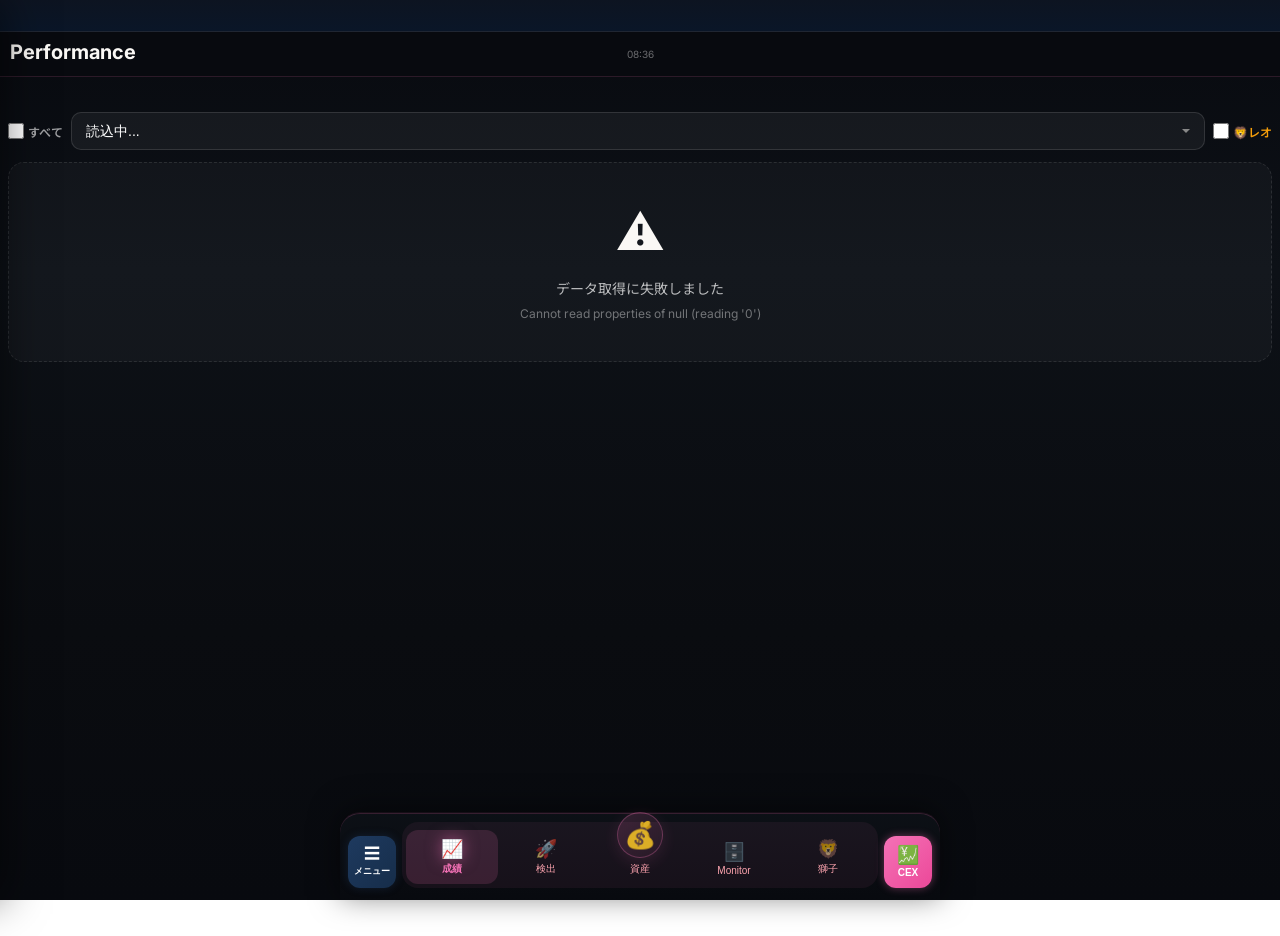
==== index.html @ 6c0d807a "UI: replace toggle switch with Trade Start/Stop button at bottom of settings - Remove toggle switch " ====
<!DOCTYPE html>
<html lang="ja">
<head>
<meta charset="UTF-8">
<meta name="viewport" content="width=device-width, initial-scale=1.0, maximum-scale=1.0, user-scalable=no">
<title>KAIROS - 仮想通貨投資分析</title>

<!-- PWA Meta Tags -->
<meta name="theme-color" content="#d4a853">
<meta name="apple-mobile-web-app-capable" content="yes">
<meta name="apple-mobile-web-app-status-bar-style" content="black-translucent">
<meta name="apple-mobile-web-app-title" content="KAIROS">
<meta name="description" content="AI駆動の仮想通貨投資分析アプリケーション">
<meta name="mobile-web-app-capable" content="yes">

<!-- PWA Manifest -->
<link rel="manifest" href="manifest.json">

<!-- Apple Touch Icons -->
<link rel="apple-touch-icon" href="data:image/svg+xml,%3Csvg xmlns='http://www.w3.org/2000/svg' viewBox='0 0 100 100'%3E%3Crect fill='%23080a0f' width='100' height='100' rx='20'/%3E%3Ctext x='50' y='38' font-size='14' text-anchor='middle' fill='%23d4a853' font-weight='bold' font-family='Arial'%3EKAIROS%3C/text%3E%3Ctext x='50' y='70' font-size='36' text-anchor='middle' fill='%23d4a853'%3E%E2%9C%A8%3C/text%3E%3C/svg%3E">
<script>
window.kairosData = {
  "ticker": "BTC",
  "current_price": 87668.22,
  "analysis": {
    "header_ui": {
      "rank_box": { "grade": "B", "score": 60 }
    },
    "breakdown": {
      "core": [
        { "category": "onchain", "score": 70, "weight": "40%", "signal": "bullish" },
        { "category": "macro", "score": 60, "weight": "30%", "signal": "bullish" },
        { "category": "technical", "score": 45, "weight": "20%", "signal": "bearish" },
        { "category": "sentiment", "score": 50, "weight": "10%", "signal": "neutral" }
      ],
      "satellite": [
        { "category": "technical", "score": 50, "weight": "50%", "signal": "neutral" },
        { "category": "whale", "score": 50, "weight": "30%", "signal": "neutral" },
        { "category": "sentiment", "score": 50, "weight": "20%", "signal": "neutral" }
      ]
    },
    "market": {
      "fear_greed_index": 26,
      "btc_dominance": 58.5,
      "total_market_cap": 2800000000000,
      "market_score": 52,
      "volume_24h": 150000000000
    }
  },
  "all_results": [
    { "ticker": "BTC", "current_price": 87668.22, "price_change_24h": 2.5, "grade": "B", "score": 60 },
    { "ticker": "ETH", "current_price": 3245.00, "price_change_24h": -1.2, "grade": "B", "score": 58 },
    { "ticker": "SOL", "current_price": 178.50, "price_change_24h": 4.8, "grade": "A", "score": 72 },
    { "ticker": "XRP", "current_price": 2.15, "price_change_24h": 1.5, "grade": "C", "score": 48 },
    { "ticker": "ADA", "current_price": 0.95, "price_change_24h": -0.8, "grade": "C", "score": 45 },
    { "ticker": "DOGE", "current_price": 0.32, "price_change_24h": 3.2, "grade": "C", "score": 42 }
  ]
};
window.KAIROS_ICON = "";

// 早期テーマ・モード適用（フラッシュ防止）
(function() {
  try {
    var settings = JSON.parse(localStorage.getItem('kairos_settings') || '{}');
    var theme = settings.theme || 'kairos';
    var mode = localStorage.getItem('kairosMode') || 'core';
    document.documentElement.setAttribute('data-theme', theme);
    document.documentElement.setAttribute('data-mode', mode);
  } catch(e) {
    document.documentElement.setAttribute('data-theme', 'kairos');
    document.documentElement.setAttribute('data-mode', 'core');
  }
})();
</script>

<!-- Base styles only - themes are defined in kairos-vanilla-styles.css -->
<style>
* {
  margin: 0;
  padding: 0;
  box-sizing: border-box;
}

body {
  font-family: 'Inter', 'Noto Sans JP', -apple-system, sans-serif;
  background: var(--bg-primary, #0a1628);
  color: var(--text-primary, #fff);
  min-height: 100vh;
  -webkit-font-smoothing: antialiased;
}

#root {
  min-height: 100vh;
}
</style>

<!-- KAIROS Vanilla Styles -->
<link rel="stylesheet" href="kairos-vanilla-styles.css?v=19.61">

<link rel="preconnect" href="https://fonts.googleapis.com">
<link rel="preconnect" href="https://fonts.gstatic.com" crossorigin>
<link href="https://fonts.googleapis.com/css2?family=Inter:wght@400;500;600;700&family=Noto+Sans+JP:wght@400;500;600;700&family=Space+Grotesk:wght@500;600;700&display=swap" rel="stylesheet">

<!-- Lightweight Charts (TradingView) -->
<script src="https://unpkg.com/lightweight-charts@4.1.0/dist/lightweight-charts.standalone.production.js"></script>
</head>
<body>
  <div id="root"></div>

  <!-- KAIROS Vanilla App -->
  <script src="kairos-vanilla-app.js?v=19.61"></script>

  <!-- KAIROS Features & Backend Integration -->
  <script>
  // KAIROS Features
  window.KAIROS = window.KAIROS || {};
  window.KAIROS.Features = {
    showToast: function(message, type, duration) {
      // 改良版トーストを使用
      if (window.KairosUI && window.KairosUI.showToast) {
        window.KairosUI.showToast(message, type, duration);
      } else {
        // フォールバック
        console.log('[Toast]', type, message);
        var toast = document.createElement('div');
        var bgColor = type === 'success' ? 'rgba(16,185,129,0.9)' : type === 'error' ? 'rgba(248,113,113,0.9)' : 'rgba(26,26,46,0.95)';
        toast.style.cssText = 'position:fixed;bottom:100px;left:50%;transform:translateX(-50%);background:' + bgColor + ';color:#fff;padding:12px 24px;border-radius:12px;z-index:10000;border:1px solid rgba(255,255,255,0.1);backdrop-filter:blur(10px);font-size:14px;font-weight:500;box-shadow:0 4px 20px rgba(0,0,0,0.3);';
        toast.textContent = message;
        document.body.appendChild(toast);
        setTimeout(function() { toast.remove(); }, 2500);
      }
    },
    openPortfolio: function() {
      if (window.openPortfolioModal) window.openPortfolioModal();
    },
    openAccumulationSettings: function() {
      if (window.openDCAModal) window.openDCAModal();
    },
    openFireSettings: function() {
      if (window.openSettingsModal) window.openSettingsModal();
    }
  };

  // Mode system
  window.setMode = function(mode) {
    console.log('[Mode]', mode);
    document.body.className = 'kairos-mode-' + mode;
  };

  // バックエンドからリアルタイムデータを取得
  (function() {
    var BACKEND_URL = 'http://localhost:8000';

    function fetchBackendData() {
      // ヘルスチェック
      fetch(BACKEND_URL + '/')
        .then(function(res) { return res.json(); })
        .then(function(health) {
          console.log('[KAIROS] Backend connected:', health.version);

          // BTC分析データを取得
          return fetch(BACKEND_URL + '/api/analyze/BTC');
        })
        .then(function(res) { return res.json(); })
        .then(function(data) {
          // kairosDataを更新
          window.kairosData = Object.assign(window.kairosData || {}, data);
          console.log('[KAIROS] Live data loaded:', data.ticker, '$' + data.current_price);

          // 画面を更新
          if (window.KairosApp && window.KairosApp.refresh) {
            window.KairosApp.refresh();
          }
        })
        .catch(function(err) {
          console.log('[KAIROS] Backend not available, using fallback data');
        });
    }

    // ページ読み込み後にデータ取得
    if (document.readyState === 'loading') {
      document.addEventListener('DOMContentLoaded', function() {
        setTimeout(fetchBackendData, 500);
      });
    } else {
      setTimeout(fetchBackendData, 500);
    }
  })();

  // Service Worker登録（?nosw で無効化）
  if ('serviceWorker' in navigator) {
    if (location.search.includes('nosw')) {
      navigator.serviceWorker.getRegistrations().then(function(regs) {
        regs.forEach(function(reg) { reg.unregister(); });
        caches.keys().then(function(names) {
          names.forEach(function(name) { caches.delete(name); });
        });
        console.log('[KAIROS] SW unregistered & caches cleared');
        if (location.search === '?nosw') {
          location.replace(location.pathname);
        }
      });
    } else {
    window.addEventListener('load', function() {
      navigator.serviceWorker.register('./sw.js')
        .then(function(registration) {
          console.log('[KAIROS] Service Worker registered:', registration.scope);

          // 更新チェック
          registration.addEventListener('updatefound', function() {
            var newWorker = registration.installing;
            newWorker.addEventListener('statechange', function() {
              if (newWorker.state === 'installed' && navigator.serviceWorker.controller) {
                // 新しいバージョンが利用可能
                if (window.KairosUI && window.KairosUI.showToast) {
                  window.KairosUI.showToast('新しいバージョンが利用可能です。再読み込みしてください。', 'info', 5000);
                }
              }
            });
          });
        })
        .catch(function(error) {
          console.log('[KAIROS] Service Worker registration failed:', error);
        });
    });
    }
  }
  </script>
</body>
</html>
---- kairos-vanilla-styles.css ----
/* ============================================
   KAIROS VANILLA APP STYLES v5.0
   オリジナルReactアプリのデザインを忠実に再現
   ============================================ */

/* ===== テーマシステム ===== */

/* === モード共通変数 === */
:root {
  /* 長期モード (core) - 安定・堅実な色合い */
  --mode-core-primary: #0ea5e9;
  --mode-core-secondary: #10b981;
  --mode-core-gradient: linear-gradient(135deg, #0ea5e9, #10b981);
  --mode-core-glow: rgba(14, 165, 233, 0.3);
  --mode-core-bg: rgba(14, 165, 233, 0.1);
  --mode-core-border: rgba(14, 165, 233, 0.3);

  /* 短期モード (satellite) - アグレッシブ・ダイナミックな色合い */
  --mode-satellite-primary: #a855f7;
  --mode-satellite-secondary: #ec4899;
  --mode-satellite-gradient: linear-gradient(135deg, #a855f7, #ec4899);
  --mode-satellite-glow: rgba(168, 85, 247, 0.3);
  --mode-satellite-bg: rgba(168, 85, 247, 0.1);
  --mode-satellite-border: rgba(168, 85, 247, 0.3);

  /* 現在のモード（デフォルトは長期） */
  --mode-primary: var(--mode-core-primary);
  --mode-secondary: var(--mode-core-secondary);
  --mode-gradient: var(--mode-core-gradient);
  --mode-glow: var(--mode-core-glow);
  --mode-bg: var(--mode-core-bg);
  --mode-border: var(--mode-core-border);
}

/* 長期モード適用 */
[data-mode="core"] {
  --mode-primary: var(--mode-core-primary);
  --mode-secondary: var(--mode-core-secondary);
  --mode-gradient: var(--mode-core-gradient);
  --mode-glow: var(--mode-core-glow);
  --mode-bg: var(--mode-core-bg);
  --mode-border: var(--mode-core-border);
}

/* 短期モード適用 */
[data-mode="satellite"] {
  --mode-primary: var(--mode-satellite-primary);
  --mode-secondary: var(--mode-satellite-secondary);
  --mode-gradient: var(--mode-satellite-gradient);
  --mode-glow: var(--mode-satellite-glow);
  --mode-bg: var(--mode-satellite-bg);
  --mode-border: var(--mode-satellite-border);
}

/* === テーマ定義 === */

/* デフォルト (Dark テーマ) */
:root,
[data-theme="dark"] {
  --bg-primary: #0a1628;
  --bg-secondary: #0f1d32;
  --surface-card: rgba(255,255,255,0.05);
  --surface-elevated: rgba(255,255,255,0.08);
  --border-subtle: rgba(255,255,255,0.1);
  --border-medium: rgba(255,255,255,0.15);
  --text-primary: #ffffff;
  --text-secondary: #94a3b8;
  --text-tertiary: #64748b;
  --accent: #94a3b8;
  --accent-rgb: 148, 163, 184;
  --accent-glow: rgba(148,163,184,0.2);
  --positive: #10b981;
  --positive-rgb: 16, 185, 129;
  --positive-glow: rgba(16,185,129,0.2);
  --negative: #f87171;
  --negative-rgb: 248, 113, 113;
  --negative-glow: rgba(248,113,113,0.2);
  --warning: #fbbf24;
  --glass-bg: rgba(255,255,255,0.05);
  --glass-border: rgba(255,255,255,0.1);
  --glass-blur: 20px;
  /* モードカラー（Dark） */
  --mode-core-primary: #0ea5e9;
  --mode-core-secondary: #10b981;
  --mode-core-gradient: linear-gradient(135deg, #0ea5e9, #10b981);
  --mode-core-glow: rgba(14, 165, 233, 0.3);
  --mode-core-rgb: 14, 165, 233;
  --mode-satellite-primary: #a855f7;
  --mode-satellite-secondary: #ec4899;
  --mode-satellite-gradient: linear-gradient(135deg, #a855f7, #ec4899);
  --mode-satellite-glow: rgba(168, 85, 247, 0.3);
  --mode-satellite-rgb: 168, 85, 247;
}

/* Dark + 長期 */
[data-theme="dark"][data-mode="core"] {
  --accent: #0ea5e9;
  --accent-rgb: 14, 165, 233;
  --accent-glow: rgba(14,165,233,0.2);
  --text-secondary: #7dd3fc;
}

/* Dark + 短期 */
[data-theme="dark"][data-mode="satellite"] {
  --accent: #a855f7;
  --accent-rgb: 168, 85, 247;
  --accent-glow: rgba(168,85,247,0.2);
  --text-secondary: #c4b5fd;
}

/* KAIROS テーマ (ラグジュアリーゴールド) - ロゴカラーベース */
[data-theme="kairos"] {
  /* 深みのある黒×ゴールドの背景 */
  --bg-primary: #080a0f;
  --bg-secondary: #0d1117;

  /* ゴールドを帯びたカード・サーフェス */
  --surface-card: rgba(212,168,83,0.06);
  --surface-elevated: rgba(212,168,83,0.10);

  /* ゴールドのボーダー（繊細なライン） */
  --border-subtle: rgba(212,168,83,0.12);
  --border-medium: rgba(212,168,83,0.22);
  --border-accent: rgba(255,215,0,0.35);

  /* テキスト階層（ゴールド系グラデーション） */
  --text-primary: #faf8f5;
  --text-secondary: #d4a853;
  --text-tertiary: #8b7355;
  --text-gold: linear-gradient(135deg, #ffd700, #d4a853, #b8860b);

  /* メインアクセント（ロゴゴールド） */
  --accent: #d4a853;
  --accent-rgb: 212, 168, 83;
  --accent-light: #e8c476;
  --accent-dark: #a67c3d;
  --accent-glow: rgba(212,168,83,0.45);
  --accent-gradient: linear-gradient(135deg, #ffd700 0%, #d4a853 50%, #b8860b 100%);

  /* ポジティブ・ネガティブ（ゴールドに合う色） */
  --positive: #50c878;
  --positive-rgb: 80, 200, 120;
  --positive-glow: rgba(80,200,120,0.3);
  --negative: #e74c3c;
  --negative-rgb: 231, 76, 60;
  --negative-glow: rgba(231,76,60,0.3);
  --warning: #f1c40f;

  /* グラス効果（豪華なブラー） */
  --glass-bg: rgba(212,168,83,0.04);
  --glass-border: rgba(212,168,83,0.18);
  --glass-blur: 24px;
  --glass-shine: linear-gradient(135deg, rgba(255,215,0,0.1) 0%, transparent 50%, rgba(212,168,83,0.05) 100%);

  /* 特別なゴールドエフェクト */
  --gold-shimmer: linear-gradient(90deg, transparent, rgba(255,215,0,0.2), transparent);
  --gold-border-glow: 0 0 20px rgba(212,168,83,0.3), 0 0 40px rgba(212,168,83,0.1);
  --card-shadow: 0 4px 24px rgba(0,0,0,0.4), 0 0 48px rgba(212,168,83,0.08), inset 0 1px 0 rgba(255,215,0,0.1);
  /* モードカラー（KAIROS） */
  --mode-core-primary: #60a5fa;
  --mode-core-secondary: #3b82f6;
  --mode-core-gradient: linear-gradient(135deg, #60a5fa, #3b82f6);
  --mode-core-glow: rgba(96, 165, 250, 0.4);
  --mode-core-rgb: 96, 165, 250;
  --mode-satellite-primary: #f472b6;
  --mode-satellite-secondary: #ec4899;
  --mode-satellite-gradient: linear-gradient(135deg, #f472b6, #ec4899);
  --mode-satellite-glow: rgba(244, 114, 182, 0.4);
  --mode-satellite-rgb: 244, 114, 182;
}

/* KAIROS + 長期モード（ロイヤルサファイア×ゴールド） */
[data-theme="kairos"][data-mode="core"] {
  --accent: #60a5fa;
  --accent-rgb: 96, 165, 250;
  --accent-light: #93c5fd;
  --accent-dark: #3b82f6;
  --accent-glow: rgba(96,165,250,0.45);
  --accent-gradient: linear-gradient(135deg, #93c5fd 0%, #60a5fa 50%, #3b82f6 100%);
  --surface-card: rgba(96,165,250,0.06);
  --glass-border: rgba(96,165,250,0.22);
  --border-accent: rgba(96,165,250,0.4);
  --border-subtle: rgba(96,165,250,0.12);
  --text-secondary: #93c5fd;
  --positive: #34d399;
  --positive-rgb: 52, 211, 153;
  --gold-border-glow: 0 0 20px rgba(96,165,250,0.3), 0 0 40px rgba(212,168,83,0.1);
}

/* KAIROS + 短期モード（情熱的なローズゴールド） */
[data-theme="kairos"][data-mode="satellite"] {
  --accent: #f472b6;
  --accent-rgb: 244, 114, 182;
  --accent-light: #f9a8d4;
  --accent-dark: #ec4899;
  --accent-glow: rgba(244,114,182,0.4);
  --accent-gradient: linear-gradient(135deg, #fda4af 0%, #f472b6 50%, #ec4899 100%);
  --surface-card: rgba(244,114,182,0.06);
  --glass-border: rgba(244,114,182,0.18);
  --border-accent: rgba(244,114,182,0.35);
  --text-secondary: #fda4af;
  --gold-border-glow: 0 0 20px rgba(244,114,182,0.25), 0 0 40px rgba(212,168,83,0.1);
}

/* Cyber テーマ (ブルー) */
[data-theme="cyber"] {
  --bg-primary: #020617;
  --bg-secondary: #0f172a;
  --surface-card: rgba(59,130,246,0.08);
  --surface-elevated: rgba(59,130,246,0.12);
  --border-subtle: rgba(59,130,246,0.2);
  --border-medium: rgba(59,130,246,0.3);
  --text-primary: #ffffff;
  --text-secondary: #60a5fa;
  --text-tertiary: #3b82f6;
  --accent: #3b82f6;
  --accent-rgb: 59, 130, 246;
  --accent-glow: rgba(59,130,246,0.3);
  --positive: #22d3ee;
  --positive-rgb: 34, 211, 238;
  --negative: #f472b6;
  --negative-rgb: 244, 114, 182;
  --warning: #fbbf24;
  --glass-bg: rgba(59,130,246,0.05);
  --glass-border: rgba(59,130,246,0.2);
  /* モードカラー（Cyber） */
  --mode-core-primary: #06b6d4;
  --mode-core-secondary: #22d3ee;
  --mode-core-gradient: linear-gradient(135deg, #06b6d4, #22d3ee);
  --mode-core-glow: rgba(6, 182, 212, 0.35);
  --mode-core-rgb: 6, 182, 212;
  --mode-satellite-primary: #8b5cf6;
  --mode-satellite-secondary: #a78bfa;
  --mode-satellite-gradient: linear-gradient(135deg, #8b5cf6, #a78bfa);
  --mode-satellite-glow: rgba(139, 92, 246, 0.35);
  --mode-satellite-rgb: 139, 92, 246;
}

/* Cyber + 長期 */
[data-theme="cyber"][data-mode="core"] {
  --accent: #06b6d4;
  --accent-rgb: 6, 182, 212;
  --accent-glow: rgba(6,182,212,0.3);
}

/* Cyber + 短期 */
[data-theme="cyber"][data-mode="satellite"] {
  --accent: #8b5cf6;
  --accent-rgb: 139, 92, 246;
  --accent-glow: rgba(139,92,246,0.3);
  --positive: #a78bfa;
}

/* Emerald テーマ (宝石エメラルド) */
[data-theme="emerald"] {
  --bg-primary: #031c17;
  --bg-secondary: #0a2e25;
  --surface-card: rgba(16,185,129,0.07);
  --surface-elevated: rgba(16,185,129,0.11);
  --border-subtle: rgba(52,211,153,0.15);
  --border-medium: rgba(52,211,153,0.25);
  --text-primary: #ecfdf5;
  --text-secondary: #6ee7b7;
  --text-tertiary: #34d399;
  --accent: #10b981;
  --accent-rgb: 16, 185, 129;
  --accent-glow: rgba(16,185,129,0.35);
  --positive: #34d399;
  --positive-rgb: 52, 211, 153;
  --negative: #f87171;
  --negative-rgb: 248, 113, 113;
  --warning: #fbbf24;
  --glass-bg: rgba(16,185,129,0.04);
  --glass-border: rgba(52,211,153,0.18);
  /* モードカラー（Emerald） */
  --mode-core-primary: #22d3ee;
  --mode-core-secondary: #67e8f9;
  --mode-core-gradient: linear-gradient(135deg, #22d3ee, #06b6d4);
  --mode-core-glow: rgba(34, 211, 238, 0.35);
  --mode-core-rgb: 34, 211, 238;
  --mode-satellite-primary: #bef264;
  --mode-satellite-secondary: #a3e635;
  --mode-satellite-gradient: linear-gradient(135deg, #bef264, #a3e635);
  --mode-satellite-glow: rgba(190, 242, 100, 0.3);
  --mode-satellite-rgb: 190, 242, 100;
}

/* Emerald + 長期（ブルーエメラルド - 深海の宝石） */
[data-theme="emerald"][data-mode="core"] {
  --bg-primary: #021a1a;
  --bg-secondary: #082e2e;
  --accent: #22d3ee;
  --accent-rgb: 34, 211, 238;
  --accent-glow: rgba(34,211,238,0.35);
  --text-secondary: #67e8f9;
  --surface-card: rgba(34,211,238,0.07);
  --surface-elevated: rgba(34,211,238,0.11);
  --border-subtle: rgba(34,211,238,0.15);
  --border-medium: rgba(34,211,238,0.25);
}

/* Emerald + 短期（ゴールドエメラルド - 輝く宝石の光） */
[data-theme="emerald"][data-mode="satellite"] {
  --bg-primary: #0c1f0a;
  --bg-secondary: #1a3318;
  --accent: #bef264;
  --accent-rgb: 190, 242, 100;
  --accent-glow: rgba(190,242,100,0.3);
  --text-secondary: #d9f99d;
  --surface-card: rgba(190,242,100,0.06);
  --surface-elevated: rgba(190,242,100,0.10);
  --border-subtle: rgba(190,242,100,0.12);
  --border-medium: rgba(190,242,100,0.22);
}

/* Aurora テーマ (シアン/オーロラ) */
[data-theme="neon"] {
  --bg-primary: #0c0a1d;
  --bg-secondary: #1a1333;
  --surface-card: rgba(34,211,238,0.08);
  --surface-elevated: rgba(34,211,238,0.12);
  --border-subtle: rgba(34,211,238,0.2);
  --border-medium: rgba(34,211,238,0.3);
  --text-primary: #ffffff;
  --text-secondary: #67e8f9;
  --text-tertiary: #22d3ee;
  --accent: #22d3ee;
  --accent-rgb: 34, 211, 238;
  --accent-glow: rgba(34,211,238,0.4);
  --positive: #a3e635;
  --positive-rgb: 163, 230, 53;
  --negative: #f472b6;
  --negative-rgb: 244, 114, 182;
  --warning: #facc15;
  --glass-bg: rgba(34,211,238,0.05);
  --glass-border: rgba(34,211,238,0.2);
  /* モードカラー（Aurora） */
  --mode-core-primary: #a3e635;
  --mode-core-secondary: #bef264;
  --mode-core-gradient: linear-gradient(135deg, #a3e635, #84cc16);
  --mode-core-glow: rgba(163, 230, 53, 0.4);
  --mode-core-rgb: 163, 230, 53;
  --mode-satellite-primary: #f472b6;
  --mode-satellite-secondary: #ec4899;
  --mode-satellite-gradient: linear-gradient(135deg, #f472b6, #ec4899);
  --mode-satellite-glow: rgba(244, 114, 182, 0.4);
  --mode-satellite-rgb: 244, 114, 182;
}

/* Aurora + 長期 */
[data-theme="neon"][data-mode="core"] {
  --accent: #a3e635;
  --accent-rgb: 163, 230, 53;
  --accent-glow: rgba(163,230,53,0.4);
  --text-secondary: #bef264;
}

/* Aurora + 短期 */
[data-theme="neon"][data-mode="satellite"] {
  --accent: #f472b6;
  --accent-rgb: 244, 114, 182;
  --accent-glow: rgba(244,114,182,0.4);
  --text-secondary: #f9a8d4;
}

/* ===== Turquoise テーマ (ライトモード) ===== */
[data-theme="turquoise"] {
  /* 白背景 → 下部にかけて淡いグレーのグラデーション */
  --bg-primary: #f8fafa;
  --bg-secondary: #f0f4f4;

  /* カード・サーフェス */
  --surface-card: rgba(0, 166, 153, 0.06);
  --surface-elevated: rgba(0, 166, 153, 0.10);

  /* ボーダー */
  --border-subtle: rgba(0, 166, 153, 0.15);
  --border-medium: rgba(0, 166, 153, 0.25);
  --border-accent: rgba(0, 166, 153, 0.40);

  /* テキスト - ターコイズカラー統一（黒不使用） */
  --text-primary: #0f766e;
  --text-secondary: #0d9488;
  --text-tertiary: #5eada6;

  /* メインアクセント（ターコイズ） */
  --accent: #0d9488;
  --accent-rgb: 13, 148, 136;
  --accent-light: #2dd4bf;
  --accent-dark: #0f766e;
  --accent-glow: rgba(13, 148, 136, 0.25);
  --accent-gradient: linear-gradient(135deg, #2dd4bf 0%, #0d9488 50%, #0f766e 100%);

  /* ポジティブ・ネガティブ（ライト背景対応） */
  --positive: #059669;
  --positive-rgb: 5, 150, 105;
  --positive-glow: rgba(5, 150, 105, 0.15);
  --negative: #dc2626;
  --negative-rgb: 220, 38, 38;
  --negative-glow: rgba(220, 38, 38, 0.15);
  --warning: #d97706;

  /* グラス効果 */
  --glass-bg: rgba(0, 166, 153, 0.04);
  --glass-border: rgba(0, 166, 153, 0.18);
  --glass-blur: 20px;

  /* モードカラー（Turquoise） */
  --mode-core-primary: #0891b2;
  --mode-core-secondary: #06b6d4;
  --mode-core-gradient: linear-gradient(135deg, #0891b2, #06b6d4);
  --mode-core-glow: rgba(8, 145, 178, 0.25);
  --mode-core-rgb: 8, 145, 178;
  --mode-satellite-primary: #d946ef;
  --mode-satellite-secondary: #c026d3;
  --mode-satellite-gradient: linear-gradient(135deg, #d946ef, #c026d3);
  --mode-satellite-glow: rgba(217, 70, 239, 0.25);
  --mode-satellite-rgb: 217, 70, 239;

  /* ライトテーマ用シャドウ */
  --card-shadow: 0 2px 12px rgba(0, 0, 0, 0.06), 0 1px 4px rgba(0, 0, 0, 0.04);
  --gold-border-glow: 0 2px 16px rgba(13, 148, 136, 0.12);
}

/* Turquoise + 長期 */
[data-theme="turquoise"][data-mode="core"] {
  --accent: #0891b2;
  --accent-rgb: 8, 145, 178;
  --accent-glow: rgba(8, 145, 178, 0.2);
  --text-secondary: #0e7490;
  --surface-card: rgba(8, 145, 178, 0.06);
  --border-subtle: rgba(8, 145, 178, 0.15);
  --glass-border: rgba(8, 145, 178, 0.18);
}

/* Turquoise + 短期 */
[data-theme="turquoise"][data-mode="satellite"] {
  --accent: #d946ef;
  --accent-rgb: 217, 70, 239;
  --accent-glow: rgba(217, 70, 239, 0.2);
  --text-secondary: #a21caf;
  --surface-card: rgba(217, 70, 239, 0.06);
  --border-subtle: rgba(217, 70, 239, 0.12);
  --glass-border: rgba(217, 70, 239, 0.18);
}

/* Turquoise ライトテーマ用オーバーライド */
[data-theme="turquoise"] .global-header,
[data-theme="turquoise"] .ticker-bar {
  background: linear-gradient(180deg, #f0fafa, #e8f4f3) !important;
  border-color: rgba(13, 148, 136, 0.15) !important;
}
[data-theme="turquoise"] .global-header__title,
[data-theme="turquoise"] .global-header__rank-value {
  color: #115e59 !important;
}
[data-theme="turquoise"] .bottom-nav-container,
[data-theme="turquoise"] .bottom-nav {
  background: linear-gradient(0deg, #e8eeee, #f0f5f5) !important;
  border-color: rgba(0, 0, 0, 0.08) !important;
}
[data-theme="turquoise"] .nav-item__icon,
[data-theme="turquoise"] .nav-item__label {
  color: #5eada6 !important;
}
[data-theme="turquoise"] .nav-item--active .nav-item__icon,
[data-theme="turquoise"] .nav-item--active .nav-item__label {
  color: #0d9488 !important;
}
[data-theme="turquoise"] .ticker-bar__item {
  color: #0d9488 !important;
}
[data-theme="turquoise"] .ticker-bar__change--positive {
  color: #059669 !important;
}
[data-theme="turquoise"] .ticker-bar__change--negative {
  color: #dc2626 !important;
}
/* カード・モーダル背景 */
[data-theme="turquoise"] .quick-buy-modal,
[data-theme="turquoise"] .kairos-side-menu {
  background: #f5f9f9 !important;
  color: #0f766e !important;
}
[data-theme="turquoise"] .kairos-side-menu-section-label {
  color: #5eada6 !important;
}
/* 全体の背景グラデーション */
[data-theme="turquoise"] #root {
  background: linear-gradient(180deg, #ffffff 0%, #f0f4f4 40%, #e5ecec 100%) !important;
  min-height: 100vh;
}
/* スクロール可能エリア */
[data-theme="turquoise"] .home,
[data-theme="turquoise"] .currencies-screen,
[data-theme="turquoise"] .market-screen,
[data-theme="turquoise"] .detail-screen {
  background: transparent !important;
}
/* ポートフォリオヒーロー */
[data-theme="turquoise"] .portfolio-hero {
  background: linear-gradient(135deg, rgba(13,148,136,0.12), rgba(45,212,191,0.08)) !important;
  border-color: rgba(13,148,136,0.2) !important;
}
[data-theme="turquoise"] .portfolio-hero__label {
  color: #0d7d74 !important;
}
[data-theme="turquoise"] .portfolio-hero__value {
  color: #115e59 !important;
}
/* 通貨カード */
[data-theme="turquoise"] .currency-card {
  background: rgba(255,255,255,0.7) !important;
  border: 1px solid rgba(13,148,136,0.12) !important;
  box-shadow: 0 1px 6px rgba(0,0,0,0.04) !important;
}
[data-theme="turquoise"] .currency-card__name {
  color: #0f766e !important;
}
[data-theme="turquoise"] .currency-card__price {
  color: #0d9488 !important;
}
/* 詳細画面 */
[data-theme="turquoise"] .detail__header-name {
  color: #0f766e !important;
}
[data-theme="turquoise"] .detail__price-current {
  color: #115e59 !important;
}
/* ストラテジーバッジ */
[data-theme="turquoise"] .strategy-badge {
  color: #0d7d74 !important;
}
/* シグナルカード */
[data-theme="turquoise"] .trading-signal-card {
  background: rgba(255,255,255,0.8) !important;
  border-color: rgba(13,148,136,0.15) !important;
}
/* グレードバッジ */
[data-theme="turquoise"] .rank-badge {
  box-shadow: 0 1px 4px rgba(0,0,0,0.08) !important;
}

/* ============================================
   Turquoise テーマ: 白テキスト包括オーバーライド
   ハードコードされた color:#fff を一括でダーク文字に変換
   ============================================ */

/* --- グローバル: 全要素のデフォルト文字色 --- */
[data-theme="turquoise"] {
  color: #0f766e !important;
}

/* --- サイドメニュー --- */
[data-theme="turquoise"] .kairos-side-menu *,
[data-theme="turquoise"] .kairos-side-menu-header,
[data-theme="turquoise"] .kairos-side-menu-item,
[data-theme="turquoise"] .kairos-side-menu-item-text,
[data-theme="turquoise"] .kairos-side-menu-portfolio-label,
[data-theme="turquoise"] .kairos-side-menu-portfolio-pnl {
  color: #0f766e !important;
}
[data-theme="turquoise"] .kairos-side-menu-portfolio-value {
  color: #0d7d74 !important;
}
[data-theme="turquoise"] .kairos-side-menu-item-icon {
  color: #0d9488 !important;
}
[data-theme="turquoise"] .kairos-side-menu-section-label {
  color: #5eada6 !important;
}
[data-theme="turquoise"] .kairos-side-menu-divider {
  border-color: rgba(0,0,0,0.08) !important;
}

/* --- 全モーダル共通（インラインstyleの上書き） --- */
[data-theme="turquoise"] [style*="color:#fff"],
[data-theme="turquoise"] [style*="color: #fff"],
[data-theme="turquoise"] [style*="color:#ffffff"],
[data-theme="turquoise"] [style*="color: #ffffff"],
[data-theme="turquoise"] [style*="color:white"],
[data-theme="turquoise"] [style*="color: white"] {
  color: #0d9488 !important;
}
[data-theme="turquoise"] [style*="color:rgba(255,255,255,0.5)"],
[data-theme="turquoise"] [style*="color:rgba(255,255,255,0.4)"],
[data-theme="turquoise"] [style*="color:rgba(255,255,255,0.45)"],
[data-theme="turquoise"] [style*="color:rgba(255,255,255,0.3)"],
[data-theme="turquoise"] [style*="color:rgba(255,255,255,0.55)"],
[data-theme="turquoise"] [style*="color:rgba(255,255,255,0.6)"],
[data-theme="turquoise"] [style*="color:rgba(255,255,255,0.7)"],
[data-theme="turquoise"] [style*="color:rgba(255,255,255,0.8)"] {
  color: #5eada6 !important;
}

/* --- モーダル背景（暗い背景は維持: ダークのまま） --- */
/* 注: 設定・APIモーダル等はダーク背景のまま使うため、内部テキストは白のまま */
[data-theme="turquoise"] #kairos-settings-modal *,
[data-theme="turquoise"] #kairos-api-settings-modal *,
[data-theme="turquoise"] .quick-buy-overlay *,
[data-theme="turquoise"] #kairos-alert-config-modal *,
[data-theme="turquoise"] #kairos-export-modal * {
  /* モーダル内はダーク背景なので白テキスト維持 */
}

/* --- 市場画面 --- */
[data-theme="turquoise"] .market {
  color: #0f766e;
}
[data-theme="turquoise"] .market__title,
[data-theme="turquoise"] .market__header-time {
  color: #0f766e !important;
}

/* --- 通貨一覧画面 --- */
[data-theme="turquoise"] .currencies-screen * {
  color: #0f766e;
}
[data-theme="turquoise"] .currencies-header__title {
  color: #0f766e !important;
}

/* --- 詳細画面 --- */
[data-theme="turquoise"] .detail-screen *:not(.rank-badge):not([class*="positive"]):not([class*="negative"]) {
  color: #0f766e;
}
[data-theme="turquoise"] .detail__header-ticker,
[data-theme="turquoise"] .detail__header-name,
[data-theme="turquoise"] .detail__price-current,
[data-theme="turquoise"] .detail__summary-value,
[data-theme="turquoise"] .detail__summary-label {
  color: #0f766e !important;
}
[data-theme="turquoise"] .detail__summary-sub,
[data-theme="turquoise"] .detail__info-label {
  color: #5eada6 !important;
}
[data-theme="turquoise"] .detail__info-value {
  color: #0f766e !important;
}

/* --- AI関連 --- */
[data-theme="turquoise"] .ai-screen *,
[data-theme="turquoise"] .ai-header__title,
[data-theme="turquoise"] .ai-card__title,
[data-theme="turquoise"] .ai-card__text {
  color: #0f766e !important;
}

/* --- ホーム画面・ポートフォリオ詳細 --- */
[data-theme="turquoise"] .home *:not(.portfolio-hero__pnl):not([class*="positive"]):not([class*="negative"]) {
  color: #0f766e;
}
[data-theme="turquoise"] .portfolio-detail__group-title,
[data-theme="turquoise"] .portfolio-detail__group-subtotal,
[data-theme="turquoise"] .portfolio-detail__pnl-label {
  color: #0f766e !important;
}

/* --- シグナルカード --- */
[data-theme="turquoise"] .trading-signal-card *:not([class*="positive"]):not([class*="negative"]) {
  color: #0f766e;
}
[data-theme="turquoise"] .signal-label,
[data-theme="turquoise"] .signal-direction {
  color: #0d7d74 !important;
}

/* --- チャート周辺テキスト --- */
[data-theme="turquoise"] .chart-period-btn {
  color: #5eada6 !important;
}
[data-theme="turquoise"] .chart-period-btn--active,
[data-theme="turquoise"] .chart-period-btn.active {
  color: #0d9488 !important;
  border-color: #0d9488 !important;
}

/* --- パターン合流・テクニカル --- */
[data-theme="turquoise"] .pattern-confluence *,
[data-theme="turquoise"] .pattern-confluence__title,
[data-theme="turquoise"] .confluence-label {
  color: #0f766e !important;
}

/* --- ストラテジーセレクター --- */
[data-theme="turquoise"] .strategy-selector__option {
  color: #5eada6 !important;
  border-color: rgba(0,0,0,0.1) !important;
}
[data-theme="turquoise"] .strategy-selector__option--active {
  color: #0d9488 !important;
  border-color: #0d9488 !important;
  background: rgba(13,148,136,0.08) !important;
}

/* --- ボタン（色付き背景のものは白テキスト維持） --- */
[data-theme="turquoise"] .quick-buy-modal__submit,
[data-theme="turquoise"] button[style*="background:#22c55e"],
[data-theme="turquoise"] button[style*="background:#10b981"],
[data-theme="turquoise"] button[style*="background:#0d9488"] {
  color: #ffffff !important;
}
[data-theme="turquoise"] .buy-btn,
[data-theme="turquoise"] .sell-btn {
  color: #ffffff !important;
}

/* --- 損益カラー（必ず維持） --- */
[data-theme="turquoise"] .positive,
[data-theme="turquoise"] [class*="--positive"],
[data-theme="turquoise"] .portfolio-hero__pnl.positive {
  color: #059669 !important;
}
[data-theme="turquoise"] .negative,
[data-theme="turquoise"] [class*="--negative"],
[data-theme="turquoise"] .portfolio-hero__pnl.negative {
  color: #dc2626 !important;
}

/* --- Fear&Greed ゲージ --- */
[data-theme="turquoise"] .fear-greed-label,
[data-theme="turquoise"] .fear-greed-value {
  color: #0f766e !important;
}

/* --- 比較モーダル・ニュース・計算機 --- */
[data-theme="turquoise"] .compare-modal *,
[data-theme="turquoise"] .news-modal *,
[data-theme="turquoise"] .tax-modal *,
[data-theme="turquoise"] .dca-modal * {
  color: #0f766e;
}

/* --- ウォッチリスト --- */
[data-theme="turquoise"] .watchlist-item__name,
[data-theme="turquoise"] .watchlist-item__price {
  color: #0f766e !important;
}

/* --- 購入/売却ボタン（カラー背景維持） --- */
[data-theme="turquoise"] .detail__buy-btn,
[data-theme="turquoise"] .detail__sell-btn {
  color: #fff !important;
}

/* --- フィーチャーモーダル共通背景 --- */
[data-theme="turquoise"] .feature-modal-content,
[data-theme="turquoise"] [style*="background:#1a1a2e"],
[data-theme="turquoise"] [style*="background:#0a1628"],
[data-theme="turquoise"] [style*="background:#0f1d32"] {
  background: #f5f9f9 !important;
}
[data-theme="turquoise"] [style*="border-bottom:1px solid rgba(255,255,255"] {
  border-color: rgba(0,0,0,0.1) !important;
}

/* --- インプットフィールド --- */
[data-theme="turquoise"] input[style*="color:#fff"],
[data-theme="turquoise"] input[style*="color: #fff"],
[data-theme="turquoise"] textarea[style*="color:#fff"],
[data-theme="turquoise"] textarea[style*="color: #fff"] {
  color: #115e59 !important;
  background: rgba(13,148,136,0.05) !important;
  border-color: rgba(13,148,136,0.2) !important;
}

/* --- スクロールバー --- */
[data-theme="turquoise"] ::-webkit-scrollbar-thumb {
  background: rgba(13,148,136,0.2) !important;
}
[data-theme="turquoise"] ::-webkit-scrollbar-track {
  background: rgba(13,148,136,0.03) !important;
}

/* --- 黒テキスト完全排除（#000, black, rgb(0,0,0)） --- */
[data-theme="turquoise"] [style*="color:#000"],
[data-theme="turquoise"] [style*="color: #000"],
[data-theme="turquoise"] [style*="color:black"],
[data-theme="turquoise"] [style*="color: black"],
[data-theme="turquoise"] [style*="color:rgb(0"] {
  color: #0f766e !important;
}

/* ブラウザデフォルト黒テキストのオーバーライド */
[data-theme="turquoise"] h1, [data-theme="turquoise"] h2,
[data-theme="turquoise"] h3, [data-theme="turquoise"] h4,
[data-theme="turquoise"] h5, [data-theme="turquoise"] h6,
[data-theme="turquoise"] p, [data-theme="turquoise"] span,
[data-theme="turquoise"] div, [data-theme="turquoise"] label,
[data-theme="turquoise"] a, [data-theme="turquoise"] li,
[data-theme="turquoise"] td, [data-theme="turquoise"] th {
  color: inherit;
}

/* input/select/textareaのブラウザデフォルト黒 */
[data-theme="turquoise"] input,
[data-theme="turquoise"] select,
[data-theme="turquoise"] textarea {
  color: #115e59 !important;
}

/* numberインプット（価格・金額） */
[data-theme="turquoise"] input[type="number"],
[data-theme="turquoise"] input[type="text"],
[data-theme="turquoise"] input[type="datetime-local"],
[data-theme="turquoise"] input[type="date"] {
  color: #115e59 !important;
}

/* CSS内の #000 を使っている要素（detail, menus等） */
[data-theme="turquoise"] .detail__buy-price,
[data-theme="turquoise"] .detail__sell-price,
[data-theme="turquoise"] .portfolio-stat-value,
[data-theme="turquoise"] .portfolio-stat-label,
[data-theme="turquoise"] .dca-result-value,
[data-theme="turquoise"] .export-title,
[data-theme="turquoise"] .alert-config-title {
  color: #0f766e !important;
}

/* ボーダーに黒を使ってるものもターコイズに */
[data-theme="turquoise"] [style*="border-color:rgba(0,0,0"],
[data-theme="turquoise"] [style*="border:1px solid rgba(0,0,0"] {
  border-color: rgba(13,148,136,0.12) !important;
}

/* --- Fear&Greed ゲージ SVG: fill/stroke 白色オーバーライド --- */
[data-theme="turquoise"] svg text[fill*="rgba(255,255,255"] {
  fill: #5eada6 !important;
}
[data-theme="turquoise"] svg line[stroke*="rgba(255,255,255"] {
  stroke: rgba(13,148,136,0.3) !important;
}
[data-theme="turquoise"] svg path[stroke*="rgba(255,255,255"] {
  stroke: rgba(13,148,136,0.08) !important;
}
[data-theme="turquoise"] svg circle[fill="#0a1628"] {
  fill: #f0f4f4 !important;
}

/* --- 市場画面: 白背景カード → ターコイズに差し替え --- */
[data-theme="turquoise"] .market [style*="background:rgba(255,255,255,0.03)"] {
  background: rgba(13,148,136,0.04) !important;
  border-color: rgba(13,148,136,0.12) !important;
}
[data-theme="turquoise"] .market [style*="border:1px solid rgba(255,255,255"] {
  border-color: rgba(13,148,136,0.12) !important;
}
[data-theme="turquoise"] .market [style*="border-bottom:1px solid rgba(255,255,255"] {
  border-color: rgba(13,148,136,0.1) !important;
}

/* --- 市場セクター バー背景 --- */
[data-theme="turquoise"] .market [style*="background:rgba(255,255,255,0.1)"] {
  background: rgba(13,148,136,0.1) !important;
}

/* --- rgba(255,255,255,0.9) テキスト（ヒートマップ等） --- */
[data-theme="turquoise"] [style*="color:rgba(255,255,255,0.9)"] {
  color: #0f766e !important;
}

/* ===== 共通CSS変数 ===== */
:root {
  --font-number: 'Inter', 'Noto Sans JP', -apple-system, sans-serif;
  --font-display: 'Inter', 'Noto Sans JP', -apple-system, sans-serif;
  --rank-s-bg: linear-gradient(135deg, #ffd700, #d4a853);
  --rank-s-text: #1a1a1a;
  --rank-s-glow: rgba(var(--accent-rgb),0.4);
  --rank-a-bg: linear-gradient(135deg, #e2e8f0, #94a3b8);
  --rank-a-text: #1a1a1a;
  --rank-b-bg: linear-gradient(135deg, #60a5fa, #3b82f6);
  --rank-b-text: #1a1a1a;
  --rank-c-bg: linear-gradient(135deg, #a78bfa, #8b5cf6);
  --rank-c-text: #1a1a1a;
  --rank-d-bg: linear-gradient(135deg, #94a3b8, #64748b);
  --rank-d-text: #1a1a1a;
}

/* ===== ベーススタイル ===== */
html, body {
  overflow-x: hidden;
  scrollbar-width: none;           /* Firefox */
  -ms-overflow-style: none;        /* IE/Edge */
}
html::-webkit-scrollbar,
body::-webkit-scrollbar,
*::-webkit-scrollbar {
  display: none;                   /* Chrome/Safari */
}
* {
  scrollbar-width: none;           /* Firefox - 全要素 */
}

body {
  background: var(--bg-primary);
  color: var(--text-primary);
}

.app {
  background: var(--bg-primary);
  min-height: 100vh;
  overflow-x: hidden;
}

/* ===== 通貨アイコン ===== */
.coin-icon {
  width: 1.2em;
  height: 1.2em;
  border-radius: 50%;
  vertical-align: middle;
  object-fit: contain;
}

.coin-icon-emoji,
.coin-icon-fallback {
  vertical-align: middle;
}

/* アイコンコンテナ内の img サイズ調整 */
.currencies__list-card-icon .coin-icon {
  width: 22px;
  height: 22px;
}

.currencies__list-card--compact .currencies__list-card-icon .coin-icon {
  width: 18px;
  height: 18px;
}

/* ===== 一般カードスタイル ===== */
.card {
  background: var(--glass-bg);
  backdrop-filter: blur(var(--glass-blur));
  -webkit-backdrop-filter: blur(var(--glass-blur));
  border-radius: 20px;
  padding: 20px;
  border: 1px solid var(--glass-border);
  box-shadow: 0 4px 24px rgba(0,0,0,0.1), inset 0 1px rgba(255,255,255,0.05);
}

.card--clickable {
  cursor: pointer;
  transition: all 0.2s ease;
}

.card--clickable:active {
  transform: scale(0.98);
  background: rgba(255,255,255,0.05);
}

.card--accent {
  border-color: rgba(var(--accent-rgb),0.3);
  box-shadow: 0 4px 24px rgba(0,0,0,0.1), 0 0 30px var(--accent-glow), inset 0 1px rgba(255,255,255,0.05);
}

/* ===== スプラッシュ画面 ===== */
.splash {
  position: fixed;
  inset: 0;
  display: flex;
  align-items: center;
  justify-content: center;
  background: var(--bg-primary, #0a1628);
  z-index: 9999;
}

.splash__content {
  display: flex;
  flex-direction: column;
  align-items: center;
  gap: 16px;
}

.splash__logo {
  width: 100px;
  height: 100px;
  display: flex;
  align-items: center;
  justify-content: center;
}

.splash__logo-img {
  width: 100%;
  height: 100%;
  object-fit: contain;
}

.splash__logo-text {
  font-size: 32px;
  font-weight: 700;
  color: var(--accent, #d4a853);
}

.splash__title {
  font-size: 24px;
  font-weight: 700;
  color: var(--text-primary, #fff);
}

.splash__subtitle {
  font-size: 14px;
  color: var(--text-secondary, #94a3b8);
}

.splash__loader {
  width: 120px;
  height: 3px;
  background: var(--surface-elevated, rgba(255,255,255,0.1));
  border-radius: 2px;
  overflow: hidden;
  margin-top: 24px;
}

.splash__loader-bar {
  height: 100%;
  width: 30%;
  background: var(--accent, #d4a853);
  border-radius: 2px;
  animation: splash-loading 1.5s ease-in-out infinite;
}

@keyframes splash-loading {
  0% { transform: translateX(-100%); }
  100% { transform: translateX(400%); }
}

/* ===== ホーム画面 ===== */
.home {
  min-height: 100vh;
  padding-bottom: 200px;
  position: relative;
}

.home__content {
  padding: 0 8px 24px;
  padding-top: 48px;
  display: flex;
  flex-direction: column;
  gap: 16px;
}

/* ===== グローバルヘッダー（常時表示） ===== */
.global-header {
  position: fixed;
  top: 32px; /* ティッカーバーの高さ */
  left: 0;
  right: 0;
  z-index: 45;
  display: flex;
  justify-content: space-between;
  align-items: center;
  padding: 8px 10px;
  background: var(--bg-primary, #0a1628);
  border-bottom: 1px solid rgba(var(--accent-rgb), 0.15);
  min-height: 44px;
  box-sizing: border-box;
}

.global-header__title-area {
  position: relative;
  overflow: visible;
  flex: 1;
  min-height: 28px;
}

.global-header__title {
  font-size: 20px;
  font-weight: 700;
  color: var(--text-primary, #fff);
  white-space: nowrap;
  position: absolute;
  left: 0;
  transition: transform 0.3s ease, opacity 0.3s ease;
}

.global-header__title.slide-out {
  transform: translateX(-100%);
  opacity: 0;
}

.global-header__title.slide-in {
  transform: translateX(0);
  opacity: 1;
}

.global-header__title.slide-in-from-left {
  transform: translateX(-100%);
  opacity: 0;
}

/* グローバルヘッダー：コイン名表示（詳細画面用） */
.global-header__coin {
  display: flex;
  align-items: center;
  gap: 6px;
  cursor: pointer;
  position: absolute;
  left: 0;
  transition: transform 0.3s ease, opacity 0.3s ease;
}

.global-header__coin-icon {
  font-size: 20px;
  line-height: 1;
}

.global-header__coin-text {
  display: flex;
  flex-direction: column;
  gap: 1px;
}

.global-header__coin.slide-out {
  transform: translateX(-100%);
  opacity: 0;
}

.global-header__coin.slide-in {
  transform: translateX(0);
  opacity: 1;
}

.global-header__coin.slide-in-from-left {
  transform: translateX(-100%);
  opacity: 0;
}

.global-header__coin:active {
  opacity: 0.7;
}

.global-header__coin-symbol {
  display: block;
  font-size: 18px;
  font-weight: 700;
  color: var(--text-primary, #fff);
  line-height: 1;
  transition: color 0.2s ease;
  white-space: nowrap;
}

.global-header__coin--favorite .global-header__coin-symbol {
  color: #fbbf24;
}

.global-header__coin-name {
  display: block;
  font-size: 12px;
  color: var(--text-secondary, #94a3b8);
  line-height: 1;
  white-space: nowrap;
  overflow: hidden;
  text-overflow: ellipsis;
  max-width: 45vw;
}

.global-header__time {
  font-size: 10px;
  color: rgba(255,255,255,0.4);
  position: absolute;
  left: 50%;
  transform: translateX(-50%);
}

@media (max-width: 768px) {
  .global-header {
    top: 28px; /* モバイルのティッカーバー高さ */
    padding: 6px 8px 2px;
    min-height: 48px;
  }

  .global-header__title {
    font-size: 18px;
  }

  .global-header__title-area {
    min-height: 36px;
  }

  .global-header__coin-symbol {
    font-size: 22px;
  }

  .global-header__coin-name {
    font-size: 11px;
  }
}

/* 旧ヘッダー（非表示に） */
.home-header,
.currencies__header,
.market__header,
.ai-compare__header,
.ai-screen__header {
  display: none !important;
}

/* モードバッジ（ヘッダー用 - メタルプレート風） */
.mode-badge {
  font-size: 11px;
  font-weight: 800;
  letter-spacing: 2px;
  text-transform: uppercase;
  padding: 7px 18px;
  border-radius: 5px;
  cursor: pointer;
  transition: all 0.2s ease;
  position: relative;
  text-shadow: 0 1px 1px rgba(0,0,0,0.4);
}

.mode-badge--core {
  background:
    linear-gradient(180deg,
      rgba(255,255,255,0.35) 0%,
      rgba(255,255,255,0.05) 45%,
      rgba(0,0,0,0.05) 55%,
      rgba(0,0,0,0.15) 100%),
    linear-gradient(180deg,
      color-mix(in srgb, var(--mode-core-primary) 100%, white 0%) 0%,
      var(--mode-core-primary) 50%,
      color-mix(in srgb, var(--mode-core-primary) 70%, black) 100%);
  color: #fff;
  border: 2px solid;
  border-color:
    color-mix(in srgb, var(--mode-core-primary) 70%, white)
    color-mix(in srgb, var(--mode-core-primary) 80%, black)
    color-mix(in srgb, var(--mode-core-primary) 50%, black)
    color-mix(in srgb, var(--mode-core-primary) 90%, white);
  box-shadow:
    0 1px 0 rgba(255,255,255,0.5) inset,
    0 -1px 0 rgba(0,0,0,0.2) inset,
    1px 0 0 rgba(255,255,255,0.15) inset,
    -1px 0 0 rgba(255,255,255,0.15) inset,
    0 3px 8px var(--mode-core-glow),
    0 1px 3px rgba(0,0,0,0.3);
}

.mode-badge--satellite {
  background:
    linear-gradient(180deg,
      rgba(255,255,255,0.35) 0%,
      rgba(255,255,255,0.05) 45%,
      rgba(0,0,0,0.05) 55%,
      rgba(0,0,0,0.15) 100%),
    linear-gradient(180deg,
      color-mix(in srgb, var(--mode-satellite-primary) 100%, white 0%) 0%,
      var(--mode-satellite-primary) 50%,
      color-mix(in srgb, var(--mode-satellite-primary) 70%, black) 100%);
  color: #fff;
  border: 2px solid;
  border-color:
    color-mix(in srgb, var(--mode-satellite-primary) 70%, white)
    color-mix(in srgb, var(--mode-satellite-primary) 80%, black)
    color-mix(in srgb, var(--mode-satellite-primary) 50%, black)
    color-mix(in srgb, var(--mode-satellite-primary) 90%, white);
  box-shadow:
    0 1px 0 rgba(255,255,255,0.5) inset,
    0 -1px 0 rgba(0,0,0,0.2) inset,
    1px 0 0 rgba(255,255,255,0.15) inset,
    -1px 0 0 rgba(255,255,255,0.15) inset,
    0 3px 8px var(--mode-satellite-glow),
    0 1px 3px rgba(0,0,0,0.3);
}

.mode-badge:active {
  transform: scale(0.97) translateY(1px);
  box-shadow:
    0 1px 0 rgba(255,255,255,0.2) inset,
    0 -1px 0 rgba(0,0,0,0.1) inset,
    0 1px 3px rgba(0,0,0,0.3);
}

/* 統計グリッド */
.stats-grid {
  display: grid;
  grid-template-columns: 1fr 1fr;
  gap: 12px;
}

.stat-card {
  background: var(--surface-card, rgba(255,255,255,0.05));
  border: 1px solid var(--border-subtle, rgba(255,255,255,0.1));
  border-radius: 16px;
  padding: 18px;
  display: flex;
  flex-direction: column;
  gap: 8px;
}

.stat-card__label {
  font-size: 11px;
  font-weight: 600;
  color: var(--text-secondary, #94a3b8);
  text-transform: uppercase;
  letter-spacing: 0.05em;
}

.stat-card__value {
  font-size: 26px;
  font-weight: 700;
  color: var(--text-primary, #fff);
  font-variant-numeric: tabular-nums;
  letter-spacing: -0.02em;
}

.stat-card__value--positive {
  color: var(--positive, #10b981);
  text-shadow: 0 0 20px var(--positive-glow);
}

.stat-card__value--negative {
  color: var(--negative, #f87171);
  text-shadow: 0 0 20px var(--negative-glow);
}

.stat-card__sub {
  font-size: 11px;
  color: var(--text-secondary, #94a3b8);
  font-variant-numeric: tabular-nums;
}

.stat-card__gauge {
  margin: 4px 0;
}

.stat-card__gauge-track {
  height: 6px;
  background: var(--surface-elevated, rgba(255,255,255,0.1));
  border-radius: 3px;
  overflow: hidden;
}

.stat-card__gauge-fill {
  height: 100%;
  background: var(--accent, #d4a853);
  border-radius: 3px;
  transition: width 0.6s ease-out;
  box-shadow: 0 0 8px rgba(var(--accent-rgb),0.3);
}

.stat-card__target {
  font-size: 10px;
  color: var(--text-secondary, #94a3b8);
  margin-top: 2px;
}

/* ポートフォリオ ヒーローカード */
.portfolio-hero {
  background: linear-gradient(145deg, rgba(255,255,255,0.08) 0%, rgba(255,255,255,0.02) 50%, rgba(255,255,255,0.06) 100%);
  border: 1px solid rgba(255,255,255,0.15);
  border-radius: 20px;
  padding: 28px 24px;
  text-align: center;
  position: relative;
  overflow: hidden;
  box-shadow:
    0 8px 32px rgba(0,0,0,0.4),
    0 0 60px rgba(99,102,241,0.08),
    inset 0 1px 0 rgba(255,255,255,0.1);
}

.portfolio-hero::after {
  content: '';
  position: absolute;
  top: -50%;
  left: -50%;
  width: 200%;
  height: 200%;
  background: conic-gradient(from 0deg, transparent 0%, rgba(255,255,255,0.03) 10%, transparent 20%);
  animation: heroShine 8s linear infinite;
}

@keyframes heroShine {
  to { transform: rotate(360deg); }
}

.portfolio-hero__label {
  font-size: 11px;
  font-weight: 600;
  color: var(--text-secondary, #94a3b8);
  text-transform: uppercase;
  letter-spacing: 0.12em;
  position: relative;
  z-index: 1;
}

.portfolio-hero__value,
.portfolio-hero__pnl,
.portfolio-hero__sub {
  position: relative;
  z-index: 1;
}

.portfolio-hero__value {
  font-size: 34px;
  font-weight: 700;
  color: var(--text-primary, #fff);
  font-variant-numeric: tabular-nums;
  letter-spacing: -0.02em;
  margin: 8px 0 4px;
  line-height: 1.1;
}

.portfolio-hero__pnl {
  font-size: 14px;
  font-weight: 600;
  margin-top: 4px;
}

.portfolio-hero__pnl.positive {
  color: #22c55e;
}

.portfolio-hero__pnl.negative {
  color: #ef4444;
}

.portfolio-hero__sub {
  font-size: 12px;
  color: var(--text-secondary, #94a3b8);
}

/* チャートカード */
.chart-card {
  background: var(--surface-card, rgba(255,255,255,0.05));
  border: 1px solid var(--border-subtle, rgba(255,255,255,0.1));
  border-radius: 16px;
  padding: 16px;
}

.chart-card__header {
  display: flex;
  justify-content: space-between;
  align-items: center;
  margin-bottom: 16px;
}

.chart-card__title {
  font-size: 14px;
  font-weight: 600;
  color: var(--text-primary, #fff);
}

.chart-card__periods {
  display: flex;
  gap: 4px;
}

.chart-card__period {
  padding: 4px 10px;
  font-size: 12px;
  background: transparent;
  border: 1px solid var(--border-subtle, rgba(255,255,255,0.1));
  border-radius: 6px;
  color: var(--text-secondary, #94a3b8);
  cursor: pointer;
  transition: all 0.2s ease;
}

.chart-card__period:hover {
  background: var(--surface-elevated, rgba(255,255,255,0.1));
}

.chart-card__period--active {
  background: var(--accent, #d4a853);
  border-color: var(--accent, #d4a853);
  color: var(--bg-primary, #0a1628);
}

.chart-card__chart,
.chart-card__graph {
  height: 120px;
  margin-bottom: 12px;
}

.chart-card__svg {
  width: 100%;
  height: 100%;
}

.chart-card__legend {
  display: flex;
  justify-content: center;
  gap: 16px;
}

.chart-card__legend-item {
  display: flex;
  align-items: center;
  gap: 6px;
  font-size: 11px;
  color: var(--text-secondary, #94a3b8);
}

.chart-card__legend-label {
  font-size: 11px;
  color: var(--text-secondary, #94a3b8);
}

.chart-card__legend-dot {
  width: 8px;
  height: 8px;
  border-radius: 50%;
}

/* 積立進捗カード */
.progress-card {
  background: var(--surface-card, rgba(255,255,255,0.05));
  border: 1px solid var(--border-subtle, rgba(255,255,255,0.1));
  border-radius: 16px;
  padding: 20px;
  cursor: pointer;
  transition: transform 0.15s ease;
}

.progress-card:active {
  transform: scale(0.98);
}

.progress-card__header {
  display: flex;
  justify-content: space-between;
  align-items: center;
  margin-bottom: 14px;
}

.progress-card__title-row {
  display: flex;
  align-items: center;
  gap: 10px;
}

.progress-card__title {
  font-size: 13px;
  font-weight: 600;
  color: var(--text-primary, #fff);
}

.progress-card__status {
  font-size: 10px;
  font-weight: 500;
  color: var(--text-secondary, #94a3b8);
}

.progress-card__status--active {
  color: var(--positive, #10b981);
}

.progress-card__percent {
  font-size: 28px;
  font-weight: 700;
  color: var(--accent, #d4a853);
  letter-spacing: -0.02em;
  font-variant-numeric: tabular-nums;
}

.progress-card__bar {
  height: 8px;
  background: rgba(255,255,255,0.1);
  border-radius: 4px;
  overflow: hidden;
  margin-bottom: 14px;
}

.progress-card__bar-fill {
  height: 100%;
  background: var(--accent, #d4a853);
  border-radius: 4px;
  transition: width 0.6s ease-out;
  box-shadow: 0 0 12px rgba(var(--accent-rgb),0.3);
}

.progress-card__footer {
  display: flex;
  justify-content: space-between;
  align-items: center;
}

.progress-card__amount {
  font-size: 14px;
  font-weight: 600;
  color: var(--text-primary, #fff);
  font-variant-numeric: tabular-nums;
}

.progress-card__next {
  font-size: 11px;
  color: var(--text-secondary, #94a3b8);
}

.progress-card__allocation {
  display: flex;
  gap: 12px;
  margin-top: 14px;
  padding-top: 14px;
  border-top: 1px solid var(--border-subtle, rgba(255,255,255,0.1));
}

.progress-card__target {
  display: flex;
  align-items: center;
  gap: 6px;
}

.progress-card__target-dot {
  width: 8px;
  height: 8px;
  border-radius: 50%;
}

.progress-card__target-symbol {
  font-size: 12px;
  font-weight: 600;
  color: var(--text-primary, #fff);
}

.progress-card__target-percent {
  font-size: 12px;
  font-weight: 500;
  color: var(--text-secondary, #94a3b8);
  font-variant-numeric: tabular-nums;
}

/* FIREカード */
.fire-card {
  background: var(--surface-card, rgba(255,255,255,0.05));
  border: 1px solid rgba(var(--accent-rgb),0.3);
  border-radius: 16px;
  padding: 20px;
  cursor: pointer;
  transition: transform 0.15s ease;
  box-shadow: 0 0 30px rgba(var(--accent-rgb),0.1);
}

.fire-card:active {
  transform: scale(0.98);
}

.fire-card__header {
  display: flex;
  justify-content: space-between;
  align-items: center;
  margin-bottom: 14px;
}

.fire-card__title {
  font-size: 14px;
  font-weight: 700;
  color: var(--accent, #d4a853);
  letter-spacing: 0.02em;
}

.fire-card__arrow {
  font-size: 18px;
  color: var(--accent, #d4a853);
}

.fire-card__bar {
  height: 8px;
  background: rgba(255,255,255,0.1);
  border-radius: 4px;
  overflow: hidden;
  margin-bottom: 14px;
}

.fire-card__bar-fill {
  height: 100%;
  background: var(--accent, #d4a853);
  border-radius: 4px;
  transition: width 0.6s ease-out;
  box-shadow: 0 0 12px rgba(var(--accent-rgb),0.3);
}

.fire-card__footer {
  display: flex;
  justify-content: space-between;
  align-items: center;
}

.fire-card__amount {
  font-size: 15px;
  font-weight: 600;
  color: var(--text-primary, #fff);
  font-variant-numeric: tabular-nums;
}

.fire-card__percent {
  font-size: 22px;
  font-weight: 700;
  color: var(--accent, #d4a853);
  letter-spacing: -0.02em;
  font-variant-numeric: tabular-nums;
}

/* Fear & Greed ウィジェット (円形ゲージ) */
.fear-greed {
  position: fixed;
  right: 16px;
  bottom: 160px;
  width: 140px;
  background: var(--surface-card, rgba(20,20,25,0.95));
  border: 1px solid var(--border-subtle, rgba(255,255,255,0.1));
  border-radius: 16px;
  padding: 12px;
  backdrop-filter: blur(10px);
  -webkit-backdrop-filter: blur(10px);
  z-index: 50;
  cursor: pointer;
  transition: all 0.2s ease;
}

.fear-greed:hover {
  background: rgba(255,255,255,0.08);
}

.fear-greed__main {
  display: flex;
  flex-direction: column;
  align-items: center;
  gap: 4px;
}

.fear-greed__meter {
  width: 100%;
  margin-bottom: 4px;
}

.fear-greed__svg {
  width: 100%;
  height: auto;
}

.fear-greed__info {
  text-align: center;
  margin-top: -20px;
}

.fear-greed__value {
  display: block;
  font-size: 32px;
  font-weight: 700;
  line-height: 1;
  font-variant-numeric: tabular-nums;
  letter-spacing: -0.02em;
}

.fear-greed__label {
  display: block;
  font-size: 11px;
  font-weight: 600;
  color: var(--text-primary, #fff);
  margin-top: 4px;
}

/* Fear & Greed カード（市場画面用） */
.fear-greed-card {
  padding: 24px 20px;
  cursor: pointer;
  transition: all 0.2s ease;
}

.fear-greed-card:hover {
  background: rgba(255,255,255,0.08);
}

.fear-greed-card .fear-greed__meter {
  width: 200px;
  height: 110px;
}

.fear-greed-card .fear-greed__value {
  font-size: 48px;
}

.fear-greed-card .fear-greed__label {
  font-size: 16px;
}


/* ボトムナビ */
.bottom-nav-container {
  position: fixed;
  bottom: 0;
  left: 0;
  right: 0;
  display: flex;
  align-items: flex-end;
  justify-content: space-between;
  gap: 6px;
  background: linear-gradient(180deg, rgba(20,20,25,0.95), rgba(10,10,15,1));
  backdrop-filter: blur(20px);
  -webkit-backdrop-filter: blur(20px);
  border-top: 1px solid rgba(var(--accent-rgb), 0.12);
  box-shadow: 0 -4px 20px rgba(0,0,0,0.5);
  padding: 8px 8px;
  padding-bottom: max(12px, env(safe-area-inset-bottom));
  z-index: 100;
  overflow: visible;
}

/* 左：メニューボタン（nav-mode-btnと同じ縦長サイズ） */
.menu-btn {
  display: flex;
  flex-direction: column;
  align-items: center;
  justify-content: center;
  gap: 3px;
  width: 48px;
  min-width: 48px;
  padding: 10px 0;
  background: linear-gradient(135deg, #1e3a5f, #162d4a);
  border: none;
  border-radius: 12px;
  cursor: pointer;
  -webkit-tap-highlight-color: transparent;
  transition: all 0.2s ease;
  box-shadow: 0 0 8px rgba(30,58,95,0.4);
}

.menu-btn:active {
  transform: scale(0.95);
}

.menu-btn__icon {
  font-size: 16px;
  line-height: 1;
  color: #fff;
}

.menu-btn__label {
  font-size: 9px;
  font-weight: 600;
  color: #fff;
}

/* 中央：ナビゲーション */
.bottom-nav {
  display: flex;
  align-items: flex-end;
  gap: 2px;
  flex: 1;
  background: rgba(var(--accent-rgb), 0.06);
  border-radius: 16px;
  padding: 4px;
  overflow: visible;
}

.nav-item {
  display: flex;
  flex-direction: column;
  align-items: center;
  justify-content: center;
  gap: 2px;
  flex: 1;
  min-width: 0;
  padding: 8px 4px;
  background: transparent;
  border: none;
  border-radius: 12px;
  cursor: pointer;
  transition: all 0.2s ease;
  -webkit-tap-highlight-color: transparent;
  position: relative;
}

.nav-item:active {
  transform: scale(0.95);
}

.nav-item--active {
  background: rgba(var(--accent-rgb), 0.15);
}

/* 中央の主役アイコン — フッターからはみ出す */
.nav-item--center {
  position: relative;
  margin-top: -22px;
  z-index: 2;
}

.nav-item--center .nav-item__icon {
  font-size: 26px;
  opacity: 0.85;
  width: 46px;
  height: 46px;
  display: flex;
  align-items: center;
  justify-content: center;
  border-radius: 50%;
  background: linear-gradient(135deg, rgba(var(--accent-rgb), 0.2), rgba(var(--accent-rgb), 0.08));
  border: 1.5px solid rgba(var(--accent-rgb), 0.35);
  box-shadow: 0 4px 16px rgba(var(--accent-rgb), 0.15);
}

.nav-item--center.nav-item--active .nav-item__icon {
  opacity: 1;
  background: linear-gradient(135deg, rgba(var(--accent-rgb), 0.35), rgba(var(--accent-rgb), 0.15));
  border-color: rgba(var(--accent-rgb), 0.5);
  box-shadow: 0 4px 20px rgba(var(--accent-rgb), 0.25);
}

.nav-item--center .nav-item__label {
  margin-top: 2px;
}

.nav-item__icon {
  font-size: 18px;
  opacity: 0.6;
  transition: all 0.2s ease;
}

.nav-item--active .nav-item__icon {
  opacity: 1;
}

.nav-item__label {
  font-size: 10px;
  font-weight: 500;
  color: var(--text-secondary, #94a3b8);
  transition: color 0.2s ease;
}

.nav-item--active .nav-item__label {
  color: var(--accent, #fff);
  font-weight: 600;
}

.nav-item__badge {
  position: absolute;
  top: 2px;
  right: 6px;
  min-width: 16px;
  height: 16px;
  padding: 0 4px;
  background: #ef4444;
  color: #fff;
  font-size: 10px;
  font-weight: 700;
  border-radius: 8px;
  display: inline-flex;
  align-items: center;
  justify-content: center;
  animation: earlyBadgePulse 2s infinite;
}

@keyframes earlyBadgePulse {
  0%, 100% { transform: scale(1); }
  50% { transform: scale(1.15); }
}

/* 右：モード切替ボタン */
.mode-btn {
  display: flex;
  flex-direction: column;
  align-items: center;
  justify-content: center;
  gap: 3px;
  padding: 10px 14px;
  border: none;
  border-radius: 12px;
  cursor: pointer;
  -webkit-tap-highlight-color: transparent;
  transition: all 0.2s ease;
}

.mode-btn:active {
  transform: scale(0.95);
}

/* コアモード（長期）= テーマカラー連動 */
.mode-btn.mode--core {
  background: var(--mode-core-gradient);
}

.mode-btn.mode--core .mode-btn__icon {
  color: #fff;
}

.mode-btn.mode--core .mode-btn__label {
  color: #fff;
}

/* サテライトモード（短期）= テーマカラー連動 */
.mode-btn.mode--satellite {
  background: var(--mode-satellite-gradient);
}

.mode-btn.mode--satellite .mode-btn__icon {
  color: #fff;
}

.mode-btn.mode--satellite .mode-btn__label {
  color: #fff;
}

.mode-btn__icon {
  font-size: 18px;
}

.mode-btn__label {
  font-size: 10px;
  font-weight: 600;
}

/* ===== 通貨画面 ===== */
.currencies {
  min-height: 100vh;
  padding-bottom: 200px;
}

.currencies__view-toggle-row {
  display: flex;
  justify-content: center;
  margin-bottom: 12px;
}

.currencies__add-btn {
  width: 100%;
  padding: 16px;
  background: transparent;
  border: 2px dashed rgba(255,255,255,0.15);
  border-radius: 14px;
  color: var(--text-tertiary, #64748b);
  font-size: 14px;
  font-weight: 500;
  cursor: pointer;
  transition: all 0.15s ease;
  margin-bottom: 16px;
}

.currencies__add-btn:hover {
  border-color: var(--accent, #d4a853);
  color: var(--accent, #d4a853);
}

.currencies__add-btn:active {
  background: var(--surface-card, rgba(255,255,255,0.05));
}

.currencies__content {
  padding: 0 10px;
  padding-top: 48px;
  display: flex;
  flex-direction: column;
  gap: 20px;
}

.currencies__section {
  display: flex;
  flex-direction: column;
  gap: 10px;
}

.currencies__section-header {
  display: flex;
  justify-content: space-between;
  align-items: center;
  margin-bottom: 12px;
  padding: 0 4px;
}

.currencies__section-title {
  font-size: 13px;
  font-weight: 600;
  color: var(--text-secondary, #94a3b8);
}

.currencies__section-count {
  font-size: 12px;
  color: var(--text-tertiary, #64748b);
  background: var(--surface-elevated, rgba(255,255,255,0.1));
  padding: 2px 8px;
  border-radius: 10px;
}

.currencies__list {
  display: flex;
  flex-direction: column;
  gap: 8px;
}

.currencies__list-card {
  display: flex;
  justify-content: space-between;
  align-items: center;
  padding: 8px 0;
  cursor: pointer;
  transition: all 0.2s ease;
}

.currencies__list-card:hover {
  background: var(--surface-elevated, rgba(255,255,255,0.05));
  border-radius: 12px;
  padding: 8px 12px;
  margin: 0 -12px;
}

.currencies__list-card--compact {
  padding: 10px 0;
  gap: 10px;
}

.currencies__list-card-left {
  display: flex;
  align-items: center;
  gap: 12px;
}

.currencies__list-card-icon {
  width: 36px;
  height: 36px;
  display: flex;
  align-items: center;
  justify-content: center;
  background: var(--surface-elevated, rgba(255,255,255,0.1));
  border-radius: 50%;
  font-size: 16px;
}

.currencies__list-card--compact .currencies__list-card-icon {
  width: 28px;
  height: 28px;
  font-size: 12px;
}

.currencies__list-card-info {
  display: flex;
  flex-direction: column;
  gap: 2px;
}

.currencies__list-card-symbol {
  font-size: 15px;
  font-weight: 600;
  color: var(--text-primary, #fff);
}

.currencies__list-card--compact .currencies__list-card-symbol {
  font-size: 13px;
}

.currencies__list-card-price {
  font-size: 12px;
  color: var(--text-secondary, #94a3b8);
}

.currencies__list-card--compact .currencies__list-card-price {
  flex: 1;
}

.currencies__list-card-right {
  display: flex;
  align-items: center;
  gap: 12px;
}

.currencies__list-card-change {
  font-size: 13px;
  font-weight: 500;
}

.currencies__list-card-rank {
  width: 20px;
  font-size: 11px;
  color: var(--text-tertiary, #64748b);
  text-align: center;
}

/* セクションヘッダー */
.section-header {
  display: flex;
  align-items: center;
  justify-content: space-between;
  margin-bottom: 12px;
  padding: 0 4px;
}

.section-header__title {
  font-size: 13px;
  font-weight: 600;
  color: var(--text-secondary, #94a3b8);
}

.section-header__count,
.section-header__sub {
  font-size: 12px;
  color: var(--text-tertiary, #64748b);
  background: var(--surface-elevated, rgba(255,255,255,0.1));
  padding: 2px 8px;
  border-radius: 10px;
}

/* ===== 市場画面 ===== */
.market {
  min-height: 100vh;
  padding-bottom: 200px;
}

.market__content {
  padding: 0 8px 16px;
  padding-top: 48px;
  display: flex;
  flex-direction: column;
  gap: 16px;
}

/* 市場統計グリッド */
.market-stats {
  display: grid;
  grid-template-columns: 1fr 1fr;
  gap: 12px;
}

.market-stat-card {
  background: var(--surface-card, rgba(255,255,255,0.05));
  border: 1px solid var(--border-subtle, rgba(255,255,255,0.1));
  border-radius: 16px;
  padding: 16px;
  cursor: pointer;
  transition: all 0.2s ease;
}

.market-stat-card:hover {
  background: var(--surface-elevated, rgba(255,255,255,0.08));
}

.market-stat-card__top {
  margin-bottom: 8px;
}

.market-stat-card__label {
  font-size: 11px;
  color: var(--text-secondary, #94a3b8);
}

.market-stat-card__value {
  font-size: 22px;
  font-weight: 700;
  color: var(--text-primary, #fff);
  display: block;
}

.market-stat-card__sub {
  font-size: 11px;
  color: var(--text-tertiary, #64748b);
  display: block;
  margin-top: 4px;
}

/* 市場スコアカード */
.market__score-card {
  background: var(--surface-card, rgba(255,255,255,0.05));
  border: 1px solid var(--border-subtle, rgba(255,255,255,0.1));
  border-radius: 16px;
  padding: 16px;
}

.market__score-header {
  display: flex;
  justify-content: space-between;
  align-items: center;
  margin-bottom: 12px;
}

.market__score-label {
  font-size: 14px;
  font-weight: 600;
  color: var(--text-primary, #fff);
}

.market__score-value {
  font-size: 24px;
  font-weight: 700;
  color: var(--accent, #d4a853);
}

.market__score-display {
  margin-bottom: 12px;
}

.market__score-status {
  font-size: 13px;
  color: var(--text-secondary, #94a3b8);
}

.market__score-bar-track {
  height: 8px;
  background: var(--surface-elevated, rgba(255,255,255,0.1));
  border-radius: 4px;
  overflow: visible;
  position: relative;
}

.market__score-bar-fill {
  height: 100%;
  border-radius: 4px;
  background: var(--accent, #d4a853);
  transition: width 0.3s ease;
}

.market__score-bar-center {
  position: absolute;
  top: -2px;
  left: 50%;
  transform: translateX(-50%);
  width: 2px;
  height: 12px;
  background: var(--text-tertiary, #64748b);
}

.market__score-bar-labels {
  display: flex;
  justify-content: space-between;
  margin-top: 8px;
  font-size: 10px;
  color: var(--text-tertiary, #64748b);
}

/* センチメント */
.market__sentiment {
  background: var(--surface-card, rgba(255,255,255,0.05));
  border: 1px solid var(--border-subtle, rgba(255,255,255,0.1));
  border-radius: 16px;
  padding: 16px;
}

.market__sentiment-header {
  margin-bottom: 8px;
}

.market__sentiment-label {
  font-size: 14px;
  font-weight: 600;
  color: var(--text-primary, #fff);
}

.market__sentiment-value {
  font-size: 20px;
  font-weight: 700;
  display: block;
  margin-bottom: 4px;
}

.market__sentiment-status {
  font-size: 12px;
  color: var(--text-secondary, #94a3b8);
}

/* ===== AI比較画面 ===== */
.ai-compare {
  min-height: 100vh;
  padding-bottom: 200px;
}

/* ランキング指標説明カード */
.ranking-metrics-card {
  background: linear-gradient(135deg, rgba(99, 102, 241, 0.1), rgba(139, 92, 246, 0.1));
  border: 1px solid rgba(99, 102, 241, 0.2);
  border-radius: 14px;
  padding: 14px;
  margin-bottom: 16px;
}

.ranking-metrics-card.collapsed .ranking-metrics-list,
.ranking-metrics-card.collapsed .ranking-metrics-note {
  display: none;
}

.ranking-metrics-card.collapsed .ranking-metrics-toggle {
  transform: rotate(-90deg);
}

.ranking-metrics-header {
  display: flex;
  justify-content: space-between;
  align-items: center;
  margin-bottom: 12px;
}

.ranking-metrics-title {
  font-size: 13px;
  font-weight: 600;
  color: var(--text-primary);
}

.ranking-metrics-toggle {
  background: none;
  border: none;
  color: var(--text-tertiary);
  font-size: 12px;
  cursor: pointer;
  transition: transform 0.2s;
  padding: 4px;
}

.ranking-metrics-list {
  display: grid;
  grid-template-columns: 1fr 1fr;
  gap: 8px;
  margin-bottom: 10px;
}

.ranking-metric-item {
  display: flex;
  align-items: center;
  gap: 6px;
  padding: 8px 10px;
  background: rgba(255,255,255,0.05);
  border-radius: 8px;
}

.ranking-metric-item__icon {
  font-size: 14px;
}

.ranking-metric-item__name {
  font-size: 12px;
  font-weight: 600;
  color: var(--text-primary);
  white-space: nowrap;
}

.ranking-metric-item__desc {
  display: none;
}

@media (min-width: 400px) {
  .ranking-metrics-list {
    grid-template-columns: 1fr;
  }

  .ranking-metric-item {
    justify-content: space-between;
  }

  .ranking-metric-item__desc {
    display: block;
    font-size: 11px;
    color: var(--text-tertiary);
    text-align: right;
  }
}

.ranking-metrics-note {
  font-size: 10px;
  color: var(--text-tertiary);
  line-height: 1.5;
  padding-top: 8px;
  border-top: 1px solid rgba(255,255,255,0.1);
}

.ai-compare__list {
  padding: 0 10px;
  padding-top: 48px;
  display: flex;
  flex-direction: column;
  gap: 10px;
}

.ai-compare-item {
  display: flex;
  align-items: center;
  justify-content: space-between;
  padding: 10px 0;
  border-bottom: 1px solid var(--border-subtle, rgba(255,255,255,0.1));
  cursor: pointer;
  transition: background 0.2s;
}

.ai-compare-item:last-child {
  border-bottom: none;
}

.ai-compare-item:hover {
  background: var(--surface-elevated, rgba(255,255,255,0.05));
  border-radius: 8px;
  padding: 10px 12px;
  margin: 0 -12px;
}

.ai-compare-item__left {
  display: flex;
  align-items: center;
  gap: 10px;
}

.ai-compare-item__rank {
  width: 24px;
  font-size: 12px;
  font-weight: 600;
  color: var(--text-tertiary, #64748b);
}

.ai-compare-item__icon {
  width: 32px;
  height: 32px;
  display: flex;
  align-items: center;
  justify-content: center;
  background: var(--surface-elevated, rgba(255,255,255,0.1));
  border-radius: 50%;
  font-size: 14px;
}

.ai-compare-item__name {
  font-size: 14px;
  font-weight: 500;
  color: var(--text-primary, #fff);
}

.ai-compare-item__stats {
  display: flex;
  gap: 12px;
}

.ai-compare-item__stat {
  font-size: 12px;
  color: var(--text-secondary, #94a3b8);
  background: var(--surface-elevated, rgba(255,255,255,0.1));
  padding: 4px 8px;
  border-radius: 4px;
}

.ai-compare-item__stat-label {
  font-size: 10px;
  color: var(--text-tertiary, #64748b);
  display: none;
}

.ai-compare-item__stat-value {
  font-size: 12px;
  font-weight: 600;
  color: var(--text-primary, #fff);
}

/* ===== AI画面（タブ形式ハブ） ===== */
.ai-screen {
  min-height: 100vh;
  background: var(--bg-primary, #0a1628);
  padding: 0 8px;
  padding-top: 48px;
  padding-bottom: 200px;
}

/* AIタブ */
.ai-tabs {
  display: flex;
  gap: 8px;
  margin-bottom: 20px;
  padding: 4px;
  background: rgba(255,255,255,0.03);
  border-radius: 12px;
  overflow-x: auto;
}

.ai-tab {
  flex: 1;
  display: flex;
  flex-direction: column;
  align-items: center;
  gap: 4px;
  padding: 10px 8px;
  background: transparent;
  border: none;
  border-radius: 10px;
  color: var(--text-tertiary, #64748b);
  cursor: pointer;
  transition: all 0.2s;
  min-width: 70px;
}

.ai-tab:hover {
  background: rgba(255,255,255,0.05);
  color: var(--text-secondary);
}

.ai-tab--active {
  background: var(--mode-bg);
  color: var(--mode-primary);
  box-shadow: 0 2px 8px var(--mode-glow);
}

.ai-tab__icon {
  font-size: 18px;
}

.ai-tab__label {
  font-size: 11px;
  font-weight: 600;
}

/* AI共通セクション */
.ai-section-header {
  display: flex;
  justify-content: space-between;
  align-items: center;
  margin-bottom: 12px;
}

.ai-section-title {
  font-size: 14px;
  font-weight: 600;
  color: var(--text-primary);
}

.ai-section-subtitle {
  font-size: 11px;
  color: var(--text-tertiary);
}

/* ===== FIRE目標タブ ===== */
.ai-fire {
  display: flex;
  flex-direction: column;
  gap: 16px;
}

.fire-goal-card {
  background: linear-gradient(135deg, rgba(239, 68, 68, 0.1), rgba(249, 115, 22, 0.1));
  border: 1px solid rgba(239, 68, 68, 0.3);
  border-radius: 16px;
  padding: 20px;
}

.fire-goal-card__header {
  display: flex;
  align-items: center;
  gap: 8px;
  margin-bottom: 16px;
}

.fire-goal-card__icon {
  font-size: 24px;
}

.fire-goal-card__title {
  font-size: 16px;
  font-weight: 700;
  color: var(--text-primary);
  flex: 1;
}

.fire-goal-card__edit {
  background: none;
  border: none;
  font-size: 18px;
  cursor: pointer;
  opacity: 0.6;
  transition: opacity 0.2s;
}

.fire-goal-card__edit:hover {
  opacity: 1;
}

.fire-goal-card__target {
  text-align: center;
  margin-bottom: 16px;
}

.fire-goal-card__amount {
  display: block;
  font-size: 28px;
  font-weight: 700;
  color: #f97316;
  margin-bottom: 4px;
}

.fire-goal-card__date {
  font-size: 13px;
  color: var(--text-secondary);
}

.fire-goal-card__progress {
  margin-bottom: 16px;
}

.fire-progress-bar {
  position: relative;
  height: 24px;
  background: rgba(255,255,255,0.1);
  border-radius: 12px;
  overflow: hidden;
}

.fire-progress-bar__fill {
  height: 100%;
  background: linear-gradient(90deg, #f97316, #ef4444);
  border-radius: 12px;
  transition: width 0.5s ease;
}

.fire-progress-bar__label {
  position: absolute;
  right: 8px;
  top: 50%;
  transform: translateY(-50%);
  font-size: 12px;
  font-weight: 700;
  color: #fff;
  text-shadow: 0 1px 2px rgba(0,0,0,0.5);
}

.fire-goal-card__stats {
  display: grid;
  grid-template-columns: 1fr 1fr;
  gap: 12px;
}

.fire-stat {
  text-align: center;
  padding: 12px;
  background: rgba(255,255,255,0.05);
  border-radius: 10px;
}

.fire-stat__label {
  display: block;
  font-size: 11px;
  color: var(--text-tertiary);
  margin-bottom: 4px;
}

.fire-stat__value {
  display: block;
  font-size: 16px;
  font-weight: 700;
  color: var(--text-primary);
}

/* タイムライン */
.fire-timeline-card,
.fire-ai-card,
.fire-sim-card {
  background: var(--surface-card, rgba(255,255,255,0.03));
  border: 1px solid var(--glass-border, rgba(255,255,255,0.1));
  border-radius: 16px;
  padding: 16px;
}

.fire-section-title {
  font-size: 14px;
  font-weight: 600;
  color: var(--text-primary);
  margin-bottom: 12px;
}

.fire-timeline-stats {
  display: flex;
  flex-direction: column;
  gap: 10px;
}

.fire-timeline-stat {
  display: flex;
  align-items: center;
  gap: 10px;
  padding: 10px;
  background: rgba(255,255,255,0.03);
  border-radius: 10px;
}

.fire-timeline-stat__icon {
  font-size: 20px;
}

.fire-timeline-stat__label {
  flex: 1;
  font-size: 13px;
  color: var(--text-secondary);
}

.fire-timeline-stat__value {
  font-size: 14px;
  font-weight: 600;
  color: var(--text-primary);
}

.fire-timeline-stat__value.positive {
  color: #22c55e;
}

.fire-timeline-stat__value.warning {
  color: #f59e0b;
}

/* AI提案 */
.fire-ai-suggestions {
  display: flex;
  flex-direction: column;
  gap: 10px;
}

.fire-ai-suggestion {
  display: flex;
  gap: 12px;
  padding: 12px;
  background: rgba(99, 102, 241, 0.1);
  border: 1px solid rgba(99, 102, 241, 0.2);
  border-radius: 12px;
}

.fire-ai-suggestion__icon {
  font-size: 20px;
  flex-shrink: 0;
}

.fire-ai-suggestion__content {
  flex: 1;
}

.fire-ai-suggestion__title {
  display: block;
  font-size: 13px;
  font-weight: 600;
  color: var(--text-primary);
  margin-bottom: 4px;
}

.fire-ai-suggestion__text {
  display: block;
  font-size: 12px;
  color: var(--text-secondary);
  line-height: 1.5;
}

/* シミュレーション */
.fire-sim-inputs {
  display: flex;
  flex-direction: column;
  gap: 12px;
}

.fire-sim-input {
  display: flex;
  flex-direction: column;
  gap: 4px;
}

.fire-sim-input label {
  font-size: 12px;
  color: var(--text-tertiary);
}

.fire-sim-input input {
  padding: 10px 12px;
  background: rgba(255,255,255,0.05);
  border: 1px solid rgba(255,255,255,0.1);
  border-radius: 8px;
  color: var(--text-primary);
  font-size: 14px;
}

.fire-sim-btn {
  padding: 12px;
  background: linear-gradient(135deg, #f97316, #ef4444);
  border: none;
  border-radius: 10px;
  color: #fff;
  font-weight: 600;
  cursor: pointer;
  transition: transform 0.2s, box-shadow 0.2s;
}

.fire-sim-btn:hover {
  transform: translateY(-1px);
  box-shadow: 0 4px 12px rgba(249, 115, 22, 0.3);
}

.fire-sim-result {
  margin-top: 16px;
}

.fire-sim-summary {
  display: flex;
  flex-direction: column;
  gap: 8px;
}

.fire-sim-row {
  display: flex;
  justify-content: space-between;
  padding: 10px;
  background: rgba(255,255,255,0.03);
  border-radius: 8px;
}

.fire-sim-row span:first-child {
  color: var(--text-secondary);
  font-size: 13px;
}

.fire-sim-value {
  font-weight: 600;
  color: var(--text-primary);
}

.fire-sim-achieve {
  text-align: center;
  padding: 12px;
  background: rgba(34, 197, 94, 0.1);
  border: 1px solid rgba(34, 197, 94, 0.3);
  border-radius: 10px;
  color: #22c55e;
  font-weight: 600;
  margin-top: 8px;
}

.fire-sim-achieve.warning {
  background: rgba(245, 158, 11, 0.1);
  border-color: rgba(245, 158, 11, 0.3);
  color: #f59e0b;
}

/* ===== 最適化タブ ===== */
.ai-optimize {
  display: flex;
  flex-direction: column;
  gap: 16px;
}

.optimize-risk-card {
  background: var(--surface-card, rgba(255,255,255,0.03));
  border: 1px solid var(--glass-border, rgba(255,255,255,0.1));
  border-radius: 16px;
  padding: 16px;
}

.optimize-risk-card__header {
  margin-bottom: 12px;
}

.optimize-risk-card__title {
  font-size: 14px;
  font-weight: 600;
  color: var(--text-primary);
}

.optimize-risk-card__score {
  margin-bottom: 12px;
}

.optimize-risk-gauge {
  height: 12px;
  background: rgba(255,255,255,0.1);
  border-radius: 6px;
  overflow: hidden;
  margin-bottom: 8px;
}

.optimize-risk-gauge__fill {
  height: 100%;
  border-radius: 6px;
  transition: width 0.5s;
}

.optimize-risk-card__label {
  font-size: 13px;
  font-weight: 600;
}

.optimize-risk-card__total {
  font-size: 13px;
  color: var(--text-secondary);
  text-align: right;
}

.optimize-risk-card__value {
  font-weight: 600;
  color: var(--text-primary);
}

/* 配分表示 */
.optimize-allocation-card,
.optimize-suggestions-card,
.optimize-ideal-card {
  background: var(--surface-card, rgba(255,255,255,0.03));
  border: 1px solid var(--glass-border, rgba(255,255,255,0.1));
  border-radius: 16px;
  padding: 16px;
}

.optimize-section-title {
  font-size: 14px;
  font-weight: 600;
  color: var(--text-primary);
  margin-bottom: 12px;
}

.optimize-allocation-list,
.optimize-ideal-list {
  display: flex;
  flex-direction: column;
  gap: 8px;
}

.optimize-allocation-item,
.optimize-ideal-item {
  display: flex;
  justify-content: space-between;
  align-items: center;
  padding: 10px;
  background: rgba(255,255,255,0.03);
  border-radius: 10px;
}

.optimize-allocation-item__left,
.optimize-ideal-item__left {
  display: flex;
  align-items: center;
  gap: 8px;
}

.optimize-allocation-item__icon {
  font-size: 18px;
}

.optimize-allocation-item__name,
.optimize-ideal-item__name {
  font-size: 13px;
  font-weight: 600;
  color: var(--text-primary);
}

.optimize-ideal-item__reason {
  font-size: 11px;
  color: var(--text-tertiary);
  margin-left: 8px;
}

.optimize-allocation-item__right,
.optimize-ideal-item__right {
  display: flex;
  align-items: center;
  gap: 8px;
  min-width: 100px;
}

.optimize-allocation-item__percent,
.optimize-ideal-item__percent {
  font-size: 13px;
  font-weight: 600;
  color: var(--text-primary);
  min-width: 45px;
  text-align: right;
}

.optimize-allocation-item__bar,
.optimize-ideal-item__bar {
  height: 6px;
  background: var(--mode-primary);
  border-radius: 3px;
  min-width: 4px;
}

.optimize-empty {
  text-align: center;
  padding: 20px;
  color: var(--text-tertiary);
  font-size: 13px;
}

/* 提案 */
.optimize-suggestions-list {
  display: flex;
  flex-direction: column;
  gap: 10px;
}

.optimize-suggestion {
  display: flex;
  gap: 12px;
  padding: 12px;
  background: rgba(99, 102, 241, 0.08);
  border: 1px solid rgba(99, 102, 241, 0.15);
  border-radius: 12px;
}

.optimize-suggestion__icon {
  font-size: 20px;
  flex-shrink: 0;
}

.optimize-suggestion__content {
  flex: 1;
}

.optimize-suggestion__title {
  display: block;
  font-size: 13px;
  font-weight: 600;
  color: var(--text-primary);
  margin-bottom: 4px;
}

.optimize-suggestion__text {
  display: block;
  font-size: 12px;
  color: var(--text-secondary);
  line-height: 1.5;
}

/* ===== トレンドタブ ===== */
.ai-trend {
  display: flex;
  flex-direction: column;
  gap: 16px;
}

.trend-market-card {
  background: var(--surface-card, rgba(255,255,255,0.03));
  border: 1px solid var(--glass-border, rgba(255,255,255,0.1));
  border-radius: 16px;
  padding: 20px;
  text-align: center;
}

.trend-market-card__header {
  display: flex;
  align-items: center;
  justify-content: center;
  gap: 8px;
  margin-bottom: 8px;
}

.trend-market-card__icon {
  font-size: 24px;
}

.trend-market-card__title {
  font-size: 14px;
  font-weight: 600;
  color: var(--text-primary);
}

.trend-market-card__status {
  font-size: 24px;
  font-weight: 700;
  margin-bottom: 8px;
}

.trend-market-card__avg {
  font-size: 13px;
  color: var(--text-secondary);
}

/* トレンドセクション */
.trend-section {
  background: var(--surface-card, rgba(255,255,255,0.03));
  border: 1px solid var(--glass-border, rgba(255,255,255,0.1));
  border-radius: 16px;
  padding: 16px;
}

.trend-section--gainers {
  background: rgba(34, 197, 94, 0.05);
  border-color: rgba(34, 197, 94, 0.2);
}

.trend-section--losers {
  background: rgba(239, 68, 68, 0.05);
  border-color: rgba(239, 68, 68, 0.2);
}

.trend-section--opportunities {
  background: rgba(99, 102, 241, 0.05);
  border-color: rgba(99, 102, 241, 0.2);
}

.trend-section__header {
  display: flex;
  align-items: center;
  gap: 8px;
  margin-bottom: 12px;
}

.trend-section__icon {
  font-size: 18px;
}

.trend-section__title {
  font-size: 14px;
  font-weight: 600;
  color: var(--text-primary);
}

.trend-section__subtitle {
  font-size: 11px;
  color: var(--text-tertiary);
  margin-left: auto;
}

.trend-section__badge {
  font-size: 10px;
  padding: 2px 8px;
  background: rgba(99, 102, 241, 0.2);
  color: #818cf8;
  border-radius: 10px;
  margin-left: auto;
}

.trend-list {
  display: flex;
  flex-direction: column;
  gap: 8px;
}

.trend-item {
  display: flex;
  align-items: center;
  gap: 10px;
  padding: 10px;
  background: rgba(255,255,255,0.03);
  border-radius: 10px;
}

.trend-item--opportunity {
  cursor: pointer;
  transition: background 0.2s;
}

.trend-item--opportunity:hover {
  background: rgba(255,255,255,0.08);
}

.trend-item__left {
  display: flex;
  align-items: center;
  gap: 8px;
  flex: 1;
}

.trend-item__icon {
  font-size: 18px;
}

.trend-item__name {
  font-size: 13px;
  font-weight: 600;
  color: var(--text-primary);
}

.trend-item__change {
  font-size: 13px;
  font-weight: 600;
  margin-left: auto;
}

.trend-item--gainer .trend-item__change {
  color: #22c55e;
}

.trend-item--loser .trend-item__change {
  color: #ef4444;
}

.trend-item__right {
  margin-left: auto;
}

.trend-item__price {
  font-size: 12px;
  color: #22c55e;
  font-weight: 500;
}

.trend-empty {
  text-align: center;
  padding: 16px;
  color: var(--text-tertiary);
  font-size: 13px;
}

/* AI予測（将来用） */
.trend-ai-card {
  background: var(--surface-card, rgba(255,255,255,0.03));
  border: 1px solid var(--glass-border, rgba(255,255,255,0.1));
  border-radius: 16px;
  padding: 16px;
}

.trend-ai-placeholder {
  text-align: center;
  padding: 24px;
  color: var(--text-tertiary);
  font-size: 13px;
}

.trend-ai-placeholder p {
  margin: 4px 0;
}

/* モーダル共通 */
.modal-overlay {
  position: fixed;
  inset: 0;
  z-index: 10020;
  display: flex;
  align-items: center;
  justify-content: center;
  background: rgba(0,0,0,0.8);
  backdrop-filter: blur(4px);
  overflow-y: auto;
  overscroll-behavior: contain;
}

.modal-content {
  background: var(--bg-secondary, #1a1a2e);
  border-radius: 20px;
  max-width: 500px;
  width: 90%;
  max-height: 85vh;
  overflow-y: auto;
}

.modal-header {
  display: flex;
  justify-content: space-between;
  align-items: center;
  padding: 20px;
  border-bottom: 1px solid rgba(255,255,255,0.1);
}

.modal-header h3 {
  margin: 0;
  font-size: 18px;
  color: var(--text-primary);
}

.modal-close {
  background: none;
  border: none;
  color: var(--text-primary);
  font-size: 24px;
  cursor: pointer;
  opacity: 0.7;
}

.modal-close:hover {
  opacity: 1;
}

.modal-body {
  padding: 20px;
}

.modal-footer {
  display: flex;
  gap: 12px;
  padding: 16px 20px;
  border-top: 1px solid rgba(255,255,255,0.1);
}

.form-group {
  margin-bottom: 16px;
}

.form-group label {
  display: block;
  font-size: 13px;
  color: var(--text-secondary);
  margin-bottom: 6px;
}

.form-group input,
.form-group select {
  width: 100%;
  padding: 12px;
  background: rgba(255,255,255,0.05);
  border: 1px solid rgba(255,255,255,0.1);
  border-radius: 10px;
  color: var(--text-primary);
  font-size: 14px;
}

.form-row {
  display: grid;
  grid-template-columns: 1fr 1fr;
  gap: 12px;
}

.form-hint {
  display: block;
  font-size: 11px;
  color: var(--text-tertiary);
  margin-top: 4px;
}

.btn {
  padding: 12px 20px;
  border: none;
  border-radius: 10px;
  font-size: 14px;
  font-weight: 600;
  cursor: pointer;
  transition: all 0.2s;
}

.btn--primary {
  flex: 1;
  background: linear-gradient(135deg, #6366f1, #8b5cf6);
  color: #fff;
}

.btn--primary:hover {
  transform: translateY(-1px);
  box-shadow: 0 4px 12px rgba(99, 102, 241, 0.3);
}

.btn--secondary {
  background: rgba(255,255,255,0.1);
  color: var(--text-primary);
}

.btn--secondary:hover {
  background: rgba(255,255,255,0.15);
}

/* ===== メトリックカード クリック可能 ===== */
.detail__metric-card--clickable {
  cursor: pointer;
  transition: all 0.2s;
}

.detail__metric-card--clickable:hover {
  background: rgba(255,255,255,0.08);
  transform: translateY(-1px);
}

.detail__metric-card--clickable:active {
  transform: translateY(0);
}

.detail__metric-card-hint {
  font-size: 10px;
  opacity: 0.5;
  margin-left: 4px;
}

/* ===== RANK/PRICEポップアップ ===== */
.metric-popup-overlay {
  position: fixed;
  inset: 0;
  z-index: 10030;
  display: flex;
  align-items: center;
  justify-content: center;
  background: rgba(0,0,0,0.85);
  backdrop-filter: blur(8px);
  animation: fadeIn 0.2s ease;
}

@keyframes fadeIn {
  from { opacity: 0; }
  to { opacity: 1; }
}

.metric-popup {
  background: var(--bg-secondary, #1a1a2e);
  border-radius: 20px;
  max-width: 380px;
  width: 90%;
  max-height: 85vh;
  overflow-y: auto;
  animation: slideUp 0.3s ease;
}

@keyframes slideUp {
  from { transform: translateY(20px); opacity: 0; }
  to { transform: translateY(0); opacity: 1; }
}

/* Fear & Greed ゲージ針アニメーション（バイク回転数風） */
.fg-needle-animated {
  transform-origin: 100px 105px;
  animation: fgNeedleSweep var(--fg-duration, 3s) ease-in-out forwards, fgNeedleSway 2s ease-in-out var(--fg-duration, 3s) infinite;
}

@keyframes fgNeedleSweep {
  0%   { transform: rotate(var(--fg-sweep-from)); }
  20%  { transform: rotate(var(--fg-sweep-max)); }
  75%  { transform: rotate(0deg); }
  100% { transform: rotate(0deg); }
}

@keyframes fgNeedleSway {
  0%   { transform: rotate(0deg); }
  30%  { transform: rotate(0.6deg); }
  70%  { transform: rotate(-0.5deg); }
  100% { transform: rotate(0deg); }
}

.fg-segment-animated {
  opacity: 0;
  animation: fgSegmentReveal 0.4s ease-out forwards;
}

@keyframes fgSegmentReveal {
  from { opacity: 0; stroke-width: 4; }
  to { opacity: var(--fg-seg-opacity); stroke-width: 10; }
}

.metric-popup__header {
  display: flex;
  justify-content: space-between;
  align-items: center;
  padding: 18px 20px;
  border-bottom: 1px solid rgba(255,255,255,0.1);
}

.metric-popup__title {
  font-size: 16px;
  font-weight: 700;
  color: var(--text-primary);
}

.metric-popup__close {
  background: none;
  border: none;
  color: var(--text-primary);
  font-size: 24px;
  cursor: pointer;
  opacity: 0.6;
  transition: opacity 0.2s;
}

.metric-popup__close:hover {
  opacity: 1;
}

.metric-popup__body {
  padding: 20px;
}

/* PRICEポップアップ */
.price-popup__signal {
  display: flex;
  align-items: center;
  justify-content: center;
  gap: 12px;
  padding: 20px;
  border-radius: 16px;
  margin-bottom: 20px;
}

.price-popup__signal--buy {
  background: linear-gradient(135deg, rgba(34, 197, 94, 0.2), rgba(16, 185, 129, 0.2));
  border: 2px solid rgba(34, 197, 94, 0.5);
}

.price-popup__signal--sell {
  background: linear-gradient(135deg, rgba(239, 68, 68, 0.2), rgba(220, 38, 38, 0.2));
  border: 2px solid rgba(239, 68, 68, 0.5);
}

.price-popup__signal--hold {
  background: linear-gradient(135deg, rgba(245, 158, 11, 0.2), rgba(217, 119, 6, 0.2));
  border: 2px solid rgba(245, 158, 11, 0.5);
}

.price-popup__signal-icon {
  font-size: 32px;
}

.price-popup__signal-text {
  font-size: 24px;
  font-weight: 700;
  color: var(--text-primary);
}

.price-popup__gauge {
  margin-bottom: 20px;
}

.price-popup__gauge-labels {
  display: flex;
  justify-content: space-between;
  font-size: 11px;
  color: var(--text-tertiary);
  margin-bottom: 8px;
}

.price-popup__gauge-track {
  position: relative;
  height: 20px;
  border-radius: 10px;
  overflow: hidden;
  background: rgba(255,255,255,0.1);
}

.price-popup__gauge-gradient {
  position: absolute;
  inset: 0;
  background: linear-gradient(90deg, #ef4444 0%, #f59e0b 35%, #22c55e 65%, #22c55e 100%);
  opacity: 0.7;
}

.price-popup__gauge-marker {
  position: absolute;
  top: 50%;
  transform: translate(-50%, -50%);
  width: 16px;
  height: 16px;
  background: #fff;
  border-radius: 50%;
  box-shadow: 0 2px 8px rgba(0,0,0,0.4);
  border: 3px solid var(--bg-secondary);
}

.price-popup__reasons {
  background: rgba(255,255,255,0.03);
  border-radius: 12px;
  padding: 14px;
  margin-bottom: 16px;
}

.price-popup__reasons-title {
  font-size: 13px;
  font-weight: 600;
  color: var(--text-primary);
  margin-bottom: 10px;
}

.price-popup__reason {
  font-size: 12px;
  color: var(--text-secondary);
  padding: 6px 0;
  border-bottom: 1px solid rgba(255,255,255,0.05);
}

.price-popup__reason:last-child {
  border-bottom: none;
}

.price-popup__note {
  font-size: 10px;
  color: var(--text-tertiary);
  text-align: center;
  line-height: 1.5;
}

/* RANKポップアップ */
.rank-popup__summary {
  display: flex;
  justify-content: center;
  margin-bottom: 20px;
}

.rank-popup__grade-box {
  display: flex;
  flex-direction: column;
  align-items: center;
  gap: 8px;
}

.rank-popup__total-score {
  font-size: 18px;
  font-weight: 600;
  color: var(--text-secondary);
}

.rank-popup__probability {
  background: rgba(99, 102, 241, 0.1);
  border: 1px solid rgba(99, 102, 241, 0.2);
  border-radius: 12px;
  padding: 14px;
  margin-bottom: 20px;
}

.rank-popup__prob-header {
  display: flex;
  justify-content: space-between;
  align-items: center;
  margin-bottom: 10px;
}

.rank-popup__prob-header span:first-child {
  font-size: 13px;
  color: var(--text-secondary);
}

.rank-popup__prob-value {
  font-size: 24px;
  font-weight: 700;
}

.rank-popup__prob-bar {
  height: 10px;
  background: rgba(255,255,255,0.1);
  border-radius: 5px;
  overflow: hidden;
  margin-bottom: 8px;
}

.rank-popup__prob-bar-fill {
  height: 100%;
  border-radius: 5px;
  transition: width 0.5s;
}

.rank-popup__prob-note {
  font-size: 10px;
  color: var(--text-tertiary);
  text-align: center;
}

.rank-popup__metrics {
  background: rgba(255,255,255,0.03);
  border-radius: 12px;
  padding: 14px;
  margin-bottom: 16px;
}

.rank-popup__metrics-title {
  font-size: 13px;
  font-weight: 600;
  color: var(--text-primary);
  margin-bottom: 12px;
}

.rank-popup__metric {
  margin-bottom: 12px;
}

.rank-popup__metric:last-child {
  margin-bottom: 0;
}

.rank-popup__metric-header {
  display: flex;
  align-items: center;
  gap: 8px;
  margin-bottom: 6px;
}

.rank-popup__metric-icon {
  font-size: 14px;
}

.rank-popup__metric-name {
  flex: 1;
  font-size: 12px;
  color: var(--text-secondary);
}

.rank-popup__metric-score {
  font-size: 12px;
  font-weight: 600;
  color: var(--text-primary);
}

.rank-popup__metric-bar {
  height: 6px;
  background: rgba(255,255,255,0.1);
  border-radius: 3px;
  overflow: hidden;
}

.rank-popup__metric-bar-fill {
  height: 100%;
  border-radius: 3px;
  transition: width 0.5s;
}

.rank-popup__confidence {
  font-size: 12px;
  color: var(--text-tertiary);
  text-align: center;
}

.rank-popup__confidence-warning {
  color: #f59e0b;
  margin-left: 4px;
}

/* ===== 緊急アラート ===== */
.emergency-alert-overlay {
  position: fixed;
  inset: 0;
  z-index: 10100;
  display: flex;
  align-items: center;
  justify-content: center;
  background: rgba(0,0,0,0.9);
  backdrop-filter: blur(12px);
  animation: emergencyFadeIn 0.3s ease;
}

@keyframes emergencyFadeIn {
  from { opacity: 0; }
  to { opacity: 1; }
}

.emergency-alert {
  text-align: center;
  padding: 40px 30px;
  border-radius: 24px;
  max-width: 320px;
  width: 90%;
  animation: emergencyPulse 0.5s ease;
}

@keyframes emergencyPulse {
  0% { transform: scale(0.8); opacity: 0; }
  50% { transform: scale(1.05); }
  100% { transform: scale(1); opacity: 1; }
}

.emergency-alert__icon {
  font-size: 56px;
  margin-bottom: 16px;
  animation: emergencyBounce 1s ease infinite;
}

@keyframes emergencyBounce {
  0%, 100% { transform: translateY(0); }
  50% { transform: translateY(-8px); }
}

.emergency-alert__title {
  font-size: 20px;
  font-weight: 700;
  color: #fff;
  margin-bottom: 8px;
}

.emergency-alert__ticker {
  font-size: 32px;
  font-weight: 800;
  color: #fff;
  margin-bottom: 4px;
}

.emergency-alert__change {
  font-size: 40px;
  font-weight: 800;
  color: #fff;
  margin-bottom: 8px;
  text-shadow: 0 2px 10px rgba(0,0,0,0.3);
}

.emergency-alert__price {
  font-size: 16px;
  color: rgba(255,255,255,0.8);
  margin-bottom: 24px;
}

.emergency-alert__actions {
  display: flex;
  gap: 12px;
  justify-content: center;
}

.emergency-alert__btn {
  padding: 12px 24px;
  border: none;
  border-radius: 12px;
  font-size: 14px;
  font-weight: 600;
  cursor: pointer;
  transition: all 0.2s;
}

.emergency-alert__btn--detail {
  background: rgba(255,255,255,0.2);
  color: #fff;
}

.emergency-alert__btn--detail:hover {
  background: rgba(255,255,255,0.3);
}

.emergency-alert__btn--close {
  background: rgba(0,0,0,0.3);
  color: rgba(255,255,255,0.8);
}

.emergency-alert__btn--close:hover {
  background: rgba(0,0,0,0.4);
}

/* ===== 詳細画面 ===== */
.detail {
  min-height: 100vh;
  background: var(--bg-primary, #0a1628);
  position: relative;
}

/* 固定ヘッダー - グローバルヘッダーの下に配置 */
.detail__sticky-header {
  position: fixed;
  top: 76px; /* ティッカーバー(32px) + グローバルヘッダー(44px) */
  left: 0;
  right: 0;
  z-index: 40;
  background: var(--bg-primary, #0a1628);
  padding: 4px 8px 2px 8px;
  border-bottom: 1px solid rgba(255,255,255,0.15);
  box-shadow: 0 2px 8px rgba(0,0,0,0.3);
}

@media (max-width: 768px) {
  .detail__sticky-header {
    top: 76px; /* ティッカーバー(28px) + グローバルヘッダー(48px) */
  }
}

.detail__scroll-content {
  padding: 8px;
  padding-top: 158px; /* グローバルヘッダー(76px) + 詳細ヘッダー(~66px) + 余白 */
  padding-bottom: 260px; /* フッター(80px) + トレードバー(70px) + 余裕 */
}

/* ウォッチリスト追加バナー */
.detail__watchlist-banner {
  display: flex;
  align-items: center;
  justify-content: space-between;
  gap: 12px;
  padding: 12px 16px;
  background: linear-gradient(135deg, rgba(59, 130, 246, 0.15), rgba(139, 92, 246, 0.15));
  border: 1px solid rgba(59, 130, 246, 0.3);
  border-radius: 12px;
  margin-bottom: 16px;
}

.detail__watchlist-banner span {
  font-size: 13px;
  color: var(--text-secondary);
}

.detail__watchlist-add-btn {
  padding: 8px 16px;
  background: linear-gradient(135deg, #3b82f6, #8b5cf6);
  border: none;
  border-radius: 8px;
  color: white;
  font-size: 13px;
  font-weight: 600;
  cursor: pointer;
  white-space: nowrap;
  transition: all 0.2s;
}

.detail__watchlist-add-btn:hover {
  transform: translateY(-1px);
  box-shadow: 0 4px 12px rgba(59, 130, 246, 0.3);
}

/* ヘッダー（コイン名） */
.detail__header {
  display: flex;
  align-items: center;
  justify-content: space-between;
  margin-bottom: 1px;
  padding-top: 6px; /* 通貨名の上にスペース */
  position: relative;
}

.detail__header-left {
  display: flex;
  flex-direction: column;
}

.detail__favorite-btn {
  width: 44px;
  height: 44px;
  border-radius: 50%;
  border: none;
  background: var(--surface-tertiary);
  color: var(--text-tertiary);
  font-size: 24px;
  cursor: pointer;
  transition: all 0.2s ease;
  display: flex;
  align-items: center;
  justify-content: center;
}

.detail__favorite-btn:hover {
  background: var(--surface-elevated);
  transform: scale(1.1);
}

.detail__favorite-btn.active {
  color: #ffd700;
  text-shadow: 0 0 8px rgba(255, 215, 0, 0.5);
}

.detail__coin-name {
  font-size: 24px;
  font-weight: 700;
  color: var(--text-primary, #fff);
  margin-right: 8px;
  transition: color 0.2s ease;
}

.detail__coin-name--favorite {
  color: #fbbf24;
}

.detail__header-left:active .detail__coin-name {
  opacity: 0.7;
}

.detail__coin-subname {
  font-size: 14px;
  color: var(--text-secondary, #94a3b8);
  line-height: 1.4;
  padding-bottom: 4px;
}

/* メトリックカード（3列） */
.detail__metrics {
  display: grid;
  grid-template-columns: repeat(3, 1fr);
  gap: 4px;
  margin-bottom: 2px;
}

.detail__metric-card {
  background: var(--glass-bg, rgba(255,255,255,0.05));
  border: 1px solid var(--glass-border, rgba(255,255,255,0.1));
  border-radius: 8px;
  padding: 6px 8px;
  text-align: center;
}

.detail__metric-card-label {
  display: block;
  font-size: 9px;
  font-weight: 500;
  color: var(--text-secondary, #94a3b8);
  text-transform: uppercase;
  letter-spacing: 0.03em;
  margin-bottom: 2px;
  line-height: 1.2;
}

.detail__metric-card-value {
  display: flex;
  align-items: center;
  justify-content: center;
  gap: 4px;
  font-size: 15px;
  font-weight: 700;
  color: var(--text-primary, #fff);
  line-height: 1.2;
}

/* PRICE位置の色分け */
.price-position--low {
  color: #22c55e; /* 緑：安値圏=買いチャンス */
}
.price-position--mid {
  color: #94a3b8; /* グレー：中間 */
}
.price-position--high {
  color: #f97316; /* オレンジ：高値圏 */
}
.price-position--extreme {
  color: #ef4444; /* 赤：異常高値 */
}

/* モードバー */
.detail__mode-bar {
  display: flex;
  align-items: center;
  gap: 3px;
  padding: 0;
  margin: 0;
}

.detail__mode-label {
  font-size: 9px;
  font-weight: 500;
  color: var(--positive, #10b981);
  flex-shrink: 0;
  line-height: 1;
}

.detail__mode-indicator {
  flex: 1;
  height: 2px;
  background: rgba(255,255,255,0.1);
  border-radius: 1px;
  overflow: hidden;
}

.detail__mode-indicator-fill {
  height: 100%;
  width: 0;
  background: linear-gradient(90deg, var(--positive, #10b981) 0%, var(--positive, #10b981) 60%, var(--accent, #d4a853) 100%);
  border-radius: 4px;
  animation: modeBarFill 0.8s ease-out forwards;
}

@keyframes modeBarFill {
  from {
    width: 0;
  }
  to {
    width: var(--fill-width, 60%);
  }
}

.detail__mode-score {
  font-size: 10px;
  font-weight: 700;
  color: var(--text-primary, #fff);
  flex-shrink: 0;
  line-height: 1;
}

.detail__action-badge {
  font-size: 8px;
  font-weight: 600;
  padding: 1px 6px;
  border-radius: 8px;
  background: var(--positive, #10b981);
  color: #fff;
  flex-shrink: 0;
  line-height: 1.2;
}

.detail__action-badge.action--hold {
  background: var(--accent, #d4a853);
  color: #000;
}

.detail__action-badge.action--wait {
  background: var(--text-tertiary, #64748b);
}

/* ヘッダーコンテンツ（サマリーバーの上に表示） */
.detail__header-content {
  position: relative;
  z-index: 2;
  background: var(--bg-primary, #0a1628);
  margin: 0 -8px; /* 親のpaddingを打ち消して全幅に */
  padding: 0 8px 8px 8px; /* 下部にスペースを追加 */
}

/* サマリーバー（スライドアニメーション付き） */
.detail__summary-bar {
  position: absolute;
  left: 0;
  right: 0;
  bottom: 0;
  display: flex;
  justify-content: center;
  align-items: center;
  padding: 4px 10px;
  min-height: 22px; /* 最小高さを確保 */
  background: linear-gradient(180deg, rgba(10, 22, 40, 0.98) 0%, rgba(10, 22, 40, 0.95) 100%);
  border-bottom: 1px solid rgba(255,255,255,0.1);
  transform: translateY(0);
  transition: transform 0.3s ease;
  pointer-events: none;
  z-index: 1;
}

.detail__summary-bar.visible {
  transform: translateY(100%);
  pointer-events: auto;
}

.detail__summary-text {
  font-size: 11px;
  color: var(--text-secondary, #94a3b8);
  line-height: 1.2;
  text-align: center;
  min-height: 14px; /* テキストの最小高さ */
}

.detail__confidence-warning {
  font-size: 11px;
  color: #f59e0b;
  padding: 6px 10px;
  background: rgba(245, 158, 11, 0.1);
  border-radius: 6px;
  border: 1px solid rgba(245, 158, 11, 0.2);
}

/* 価格セクション（中央揃え） */
.detail__price-section {
  margin-top: 12px; /* 上部にスペース */
  margin-bottom: 24px;
  text-align: center;
}

.detail__price-main {
  display: flex;
  align-items: baseline;
  justify-content: center;
  gap: 12px;
  margin-bottom: 8px;
}

.detail__price-jpy {
  font-size: 36px;
  font-weight: 700;
  color: var(--text-primary, #fff);
  font-variant-numeric: tabular-nums;
}

.detail__price-change {
  font-size: 18px;
  font-weight: 600;
}

.detail__price-change small {
  font-size: 12px;
  font-weight: 400;
  color: var(--text-secondary, #94a3b8);
}

.detail__price-sub {
  display: flex;
  align-items: center;
  justify-content: center;
  gap: 12px;
}

.detail__price-usd {
  font-size: 14px;
  color: var(--text-secondary, #94a3b8);
}

.detail__price-ath {
  font-size: 11px;
  font-weight: 500;
  padding: 4px 10px;
  background: rgba(248,113,113,0.2);
  border-radius: 6px;
}

.detail__currency-toggle {
  padding: 4px 12px;
  font-size: 12px;
  font-weight: 600;
  background: linear-gradient(135deg, var(--accent, #d4a853), #c49a4a);
  border: none;
  border-radius: 20px;
  color: #000;
  cursor: pointer;
  transition: all 0.2s ease;
}

.detail__currency-toggle:hover {
  transform: scale(1.05);
  box-shadow: 0 2px 8px rgba(212, 168, 83, 0.4);
}

.detail__currency-toggle:active {
  transform: scale(0.95);
}

/* 価格チャート */
.detail__chart-section {
  background: var(--glass-bg, rgba(255,255,255,0.05));
  border: 1px solid var(--glass-border, rgba(255,255,255,0.1));
  border-radius: 16px;
  padding: 16px;
  margin-bottom: 16px;
}

.detail__chart-header {
  display: flex;
  justify-content: space-between;
  align-items: center;
  margin-bottom: 12px;
}

.detail__chart-title {
  font-size: 14px;
  font-weight: 600;
  color: var(--text-primary, #fff);
}

.detail__chart-periods {
  display: flex;
  gap: 4px;
  flex-wrap: wrap;
}

.detail__chart-period {
  padding: 5px 8px;
  font-size: 11px;
  background: transparent;
  border: 1px solid var(--glass-border, rgba(255,255,255,0.1));
  border-radius: 6px;
  color: var(--text-secondary, #94a3b8);
  cursor: pointer;
  transition: all 0.2s ease;
}

.detail__chart-period:hover {
  background: rgba(255,255,255,0.05);
}

.detail__chart-period.active {
  background: var(--surface-elevated, rgba(255,255,255,0.15));
  color: var(--text-primary, #fff);
}

.detail__chart-area {
  height: 220px;
  background: var(--surface-card, rgba(255,255,255,0.03));
  border-radius: 12px;
  margin-bottom: 12px;
  position: relative;
  overflow: hidden;
  transition: opacity 0.15s ease, transform 0.15s ease;
}

/* チェックポイントボタン */
.checkpoint-add-btn {
  padding: 4px 8px;
  background: rgba(255,255,255,0.08);
  border: 1px solid rgba(255,255,255,0.15);
  border-radius: 6px;
  font-size: 14px;
  cursor: pointer;
  margin-left: 8px;
  transition: all 0.2s ease;
  line-height: 1;
}

.checkpoint-add-btn:active {
  transform: scale(0.9);
  background: rgba(var(--accent-rgb),0.2);
}

/* チェックポイント緑/赤ゾーン */
@keyframes cpZoneIn {
  from { opacity: 0; }
  to   { opacity: 1; }
}

/* チェックポイントポップアップ */
.checkpoint-popup {
  position: absolute;
  top: 50%;
  left: 50%;
  transform: translate(-50%, -50%);
  background: rgba(15,23,42,0.97);
  border: 1px solid rgba(var(--accent-rgb),0.4);
  border-radius: 14px;
  padding: 0;
  z-index: 200;
  min-width: 220px;
  box-shadow: 0 8px 32px rgba(0,0,0,0.5);
  animation: checkpointPopIn 0.2s ease;
  pointer-events: auto;
}

@keyframes checkpointPopIn {
  from { opacity: 0; transform: translate(-50%, -50%) scale(0.9); }
  to   { opacity: 1; transform: translate(-50%, -50%) scale(1); }
}

.checkpoint-popup__header {
  display: flex;
  justify-content: space-between;
  align-items: center;
  padding: 10px 14px;
  border-bottom: 1px solid rgba(255,255,255,0.1);
  font-size: 12px;
  color: rgba(255,255,255,0.6);
}

.checkpoint-popup__close {
  background: none;
  border: none;
  color: #64748b;
  font-size: 18px;
  cursor: pointer;
  padding: 0 4px;
}

.checkpoint-popup__body {
  padding: 12px 14px;
}

.checkpoint-popup__row {
  display: flex;
  justify-content: space-between;
  align-items: center;
  margin-bottom: 6px;
}

.checkpoint-popup__label {
  font-size: 12px;
  color: rgba(255,255,255,0.5);
}

.checkpoint-popup__val {
  font-size: 14px;
  font-weight: 600;
  color: #fff;
}

.checkpoint-popup__change {
  text-align: center;
  font-size: 24px;
  font-weight: 700;
  padding: 8px 0 4px;
}

.checkpoint-popup__delete {
  display: block;
  width: 100%;
  padding: 10px;
  background: none;
  border: none;
  border-top: 1px solid rgba(255,255,255,0.1);
  color: #ef4444;
  font-size: 12px;
  cursor: pointer;
  border-radius: 0 0 14px 14px;
}

.checkpoint-popup__delete:active {
  background: rgba(239,68,68,0.1);
}

.detail__chart-area.chart-switching {
  opacity: 0.3;
  transform: scale(0.97);
}

.detail__chart-area.chart-entering {
  animation: chartFadeIn 0.25s ease forwards;
}

@keyframes chartFadeIn {
  from { opacity: 0.3; transform: scale(0.97); }
  to   { opacity: 1;   transform: scale(1); }
}

.detail__chart-area .chart-loading {
  animation: pulse 1.5s ease-in-out infinite;
}

@keyframes pulse {
  0%, 100% { opacity: 0.5; }
  50% { opacity: 1; }
}

/* 取引ボタン（買い・売り）- フッター上に固定バー */
.detail__trade-bar {
  position: fixed;
  bottom: 68px; /* フッターの高さ分上に配置 */
  bottom: calc(68px + env(safe-area-inset-bottom, 0px));
  left: 0;
  right: 0;
  z-index: 99;
  padding: 10px 16px 12px;
  background: linear-gradient(180deg, rgba(15,18,25,0.98), rgba(10,12,18,1));
  border-top: 1px solid rgba(255,255,255,0.1);
  box-shadow: 0 -2px 16px rgba(0,0,0,0.4);
  transform: translateY(100%);
  animation: tradeBarSlideUp 0.4s cubic-bezier(0.16, 1, 0.3, 1) forwards;
  animation-delay: 0.15s;
}

.detail__trade-bar .detail__trade-buttons {
  display: grid;
  grid-template-columns: 1fr 1fr;
  gap: 10px;
  max-width: 600px;
  margin: 0 auto;
}

.detail__trade-bar .detail__record-btn {
  display: flex;
  align-items: center;
  justify-content: center;
  padding: 14px 16px;
  font-size: 15px;
  margin-bottom: 0;
  border: none;
  border-radius: 12px;
  color: #fff;
  font-weight: 600;
  cursor: pointer;
  transition: all 0.15s ease;
}

.detail__trade-bar .detail__record-btn:active {
  transform: scale(0.97);
  opacity: 0.9;
}

.detail__trade-bar .detail__record-btn--buy {
  background: linear-gradient(135deg, #10b981, #059669);
}

.detail__trade-bar .detail__record-btn--sell {
  background: linear-gradient(135deg, #ef4444, #dc2626);
}

/* トレードバー スライドアップ（フッターからウイーンと出てくる） */
@keyframes tradeBarSlideUp {
  0% {
    transform: translateY(calc(100% + 10px));
    opacity: 0.5;
  }
  60% {
    transform: translateY(-3px);
    opacity: 1;
  }
  80% {
    transform: translateY(1px);
  }
  100% {
    transform: translateY(0);
    opacity: 1;
  }
}

/* トレードバー退場 */
.detail__trade-bar--exit {
  animation: tradeBarSlideDown 0.25s cubic-bezier(0.4, 0, 1, 1) forwards;
}

@keyframes tradeBarSlideDown {
  from { transform: translateY(0); opacity: 1; }
  to { transform: translateY(100%); opacity: 0; }
}


/* ============================================
   ローディング・スケルトンUI
   ============================================ */

/* スケルトンベース */
.skeleton {
  background: linear-gradient(90deg,
    var(--surface-card, rgba(255,255,255,0.05)) 25%,
    var(--surface-elevated, rgba(255,255,255,0.1)) 50%,
    var(--surface-card, rgba(255,255,255,0.05)) 75%
  );
  background-size: 200% 100%;
  animation: skeleton-loading 1.5s ease-in-out infinite;
  border-radius: 8px;
}

/* スケルトンバリエーション */
.skeleton--text {
  height: 16px;
  border-radius: 4px;
}

.skeleton--card {
  border-radius: 16px;
  border: 1px solid var(--border-subtle, rgba(255,255,255,0.08));
}

.skeleton--button {
  height: 40px;
  border-radius: 10px;
}

.skeleton--circle {
  border-radius: 50%;
}

.skeleton--avatar {
  width: 40px;
  height: 40px;
  border-radius: 50%;
}

@keyframes skeleton-loading {
  0% { background-position: 200% 0; }
  100% { background-position: -200% 0; }
}

/* スケルトンカード */
.skeleton-card {
  background: var(--surface-card, rgba(255,255,255,0.05));
  border: 1px solid var(--border-subtle, rgba(255,255,255,0.1));
  border-radius: 16px;
  padding: 18px;
  min-height: 100px;
}

.skeleton-card__title {
  height: 14px;
  width: 60%;
  margin-bottom: 12px;
}

.skeleton-card__value {
  height: 28px;
  width: 80%;
  margin-bottom: 8px;
}

.skeleton-card__sub {
  height: 12px;
  width: 40%;
}

/* ローディングスピナー */
.loading-spinner {
  display: inline-block;
  width: 20px;
  height: 20px;
  border: 2px solid var(--surface-elevated, rgba(255,255,255,0.2));
  border-top-color: var(--accent, #d4a853);
  border-radius: 50%;
  animation: spin 0.8s linear infinite;
}

.loading-spinner--lg {
  width: 40px;
  height: 40px;
  border-width: 3px;
}

@keyframes spin {
  to { transform: rotate(360deg); }
}

/* ローディングオーバーレイ */
.loading-overlay {
  position: fixed;
  inset: 0;
  background: rgba(0,0,0,0.6);
  backdrop-filter: blur(4px);
  display: flex;
  align-items: center;
  justify-content: center;
  z-index: 9998;
}

.loading-overlay__content {
  display: flex;
  flex-direction: column;
  align-items: center;
  gap: 16px;
  color: var(--text-primary, #fff);
}

.loading-overlay__text {
  font-size: 14px;
  color: var(--text-secondary, #94a3b8);
}

/* エラー状態 */
.error-state {
  display: flex;
  flex-direction: column;
  align-items: center;
  justify-content: center;
  padding: 40px 20px;
  text-align: center;
}

.error-state__icon {
  font-size: 48px;
  margin-bottom: 16px;
}

.error-state__title {
  font-size: 18px;
  font-weight: 600;
  color: var(--text-primary, #fff);
  margin-bottom: 8px;
}

.error-state__message {
  font-size: 14px;
  color: var(--text-secondary, #94a3b8);
  margin-bottom: 20px;
  max-width: 280px;
}

.error-state__retry {
  padding: 12px 24px;
  background: var(--accent, #d4a853);
  border: none;
  border-radius: 12px;
  color: #000;
  font-weight: 600;
  cursor: pointer;
  transition: all 0.2s;
}

.error-state__retry:hover {
  opacity: 0.9;
  transform: translateY(-1px);
}

/* 空状態 */
.empty-state {
  display: flex;
  flex-direction: column;
  align-items: center;
  justify-content: center;
  padding: 40px 20px;
  text-align: center;
  background: var(--surface-card, rgba(255,255,255,0.05));
  border: 1px dashed var(--border-subtle, rgba(255,255,255,0.15));
  border-radius: 16px;
}

.empty-state__icon {
  font-size: 40px;
  margin-bottom: 12px;
  opacity: 0.5;
}

.empty-state__title {
  font-size: 15px;
  font-weight: 600;
  color: var(--text-primary, #fff);
  margin-bottom: 6px;
}

.empty-state__message {
  font-size: 13px;
  color: var(--text-tertiary, #64748b);
}

/* エラー画面（フルスクリーン） */
.error-screen {
  min-height: 60vh;
  display: flex;
  align-items: center;
  justify-content: center;
  padding: 40px 20px;
}

.error-screen__content {
  text-align: center;
  max-width: 320px;
}

.error-screen__icon {
  font-size: 64px;
  margin-bottom: 20px;
  opacity: 0.9;
}

.error-screen__title {
  font-size: 20px;
  font-weight: 700;
  color: var(--text-primary, #fff);
  margin-bottom: 12px;
}

.error-screen__message {
  font-size: 14px;
  color: var(--text-secondary, #94a3b8);
  margin-bottom: 24px;
  line-height: 1.6;
}

.error-screen__retry {
  padding: 14px 32px;
  background: linear-gradient(135deg, var(--accent, #d4a853), var(--accent-dark, #b8963a));
  border: none;
  border-radius: 12px;
  color: #000;
  font-size: 15px;
  font-weight: 600;
  cursor: pointer;
  transition: all 0.2s;
  box-shadow: 0 4px 16px rgba(212, 168, 83, 0.3);
}

.error-screen__retry:hover {
  transform: translateY(-2px);
  box-shadow: 0 6px 20px rgba(212, 168, 83, 0.4);
}

.error-screen__retry:active {
  transform: translateY(0);
}

/* 更新バナー */
.update-banner {
  position: fixed;
  top: 0;
  left: 0;
  right: 0;
  padding: 6px 16px;
  background: rgba(0,0,0,0.6);
  backdrop-filter: blur(8px);
  -webkit-backdrop-filter: blur(8px);
  font-size: 11px;
  color: var(--text-tertiary, #94a3b8);
  text-align: center;
  z-index: 100;
  border-bottom: 1px solid rgba(255,255,255,0.05);
}

/* トースト通知（改良版） */
.kairos-toast {
  position: fixed;
  bottom: 100px;
  left: 50%;
  transform: translateX(-50%) translateY(20px);
  padding: 14px 24px;
  border-radius: 14px;
  z-index: 10000;
  display: flex;
  align-items: center;
  gap: 10px;
  font-size: 14px;
  font-weight: 500;
  backdrop-filter: blur(12px);
  -webkit-backdrop-filter: blur(12px);
  box-shadow: 0 8px 32px rgba(0,0,0,0.3);
  opacity: 0;
  animation: toast-in 0.3s ease forwards;
}

.kairos-toast--success {
  background: rgba(16,185,129,0.9);
  border: 1px solid rgba(52,211,153,0.3);
  color: #fff;
}

.kairos-toast--error {
  background: rgba(239,68,68,0.9);
  border: 1px solid rgba(248,113,113,0.3);
  color: #fff;
}

.kairos-toast--info {
  background: rgba(26,26,46,0.95);
  border: 1px solid rgba(255,255,255,0.1);
  color: #fff;
}

.kairos-toast--warning {
  background: rgba(245,158,11,0.9);
  border: 1px solid rgba(251,191,36,0.3);
  color: #000;
}

.kairos-toast__icon {
  font-size: 18px;
}

@keyframes toast-in {
  to {
    opacity: 1;
    transform: translateX(-50%) translateY(0);
  }
}

.kairos-toast--exit {
  animation: toast-out 0.3s ease forwards;
}

@keyframes toast-out {
  to {
    opacity: 0;
    transform: translateX(-50%) translateY(-20px);
  }
}

/* プルトゥリフレッシュ インジケーター */
.pull-refresh {
  position: fixed;
  top: 0;
  left: 50%;
  transform: translateX(-50%) translateY(-100%);
  padding: 12px 20px;
  background: var(--surface-card, rgba(26,26,46,0.95));
  border-radius: 0 0 16px 16px;
  display: flex;
  align-items: center;
  gap: 10px;
  font-size: 13px;
  color: var(--text-secondary, #94a3b8);
  transition: transform 0.3s ease;
  z-index: 100;
}

.pull-refresh--active {
  transform: translateX(-50%) translateY(0);
}

/* 接続状態インジケーター */
.connection-status {
  position: fixed;
  top: 10px;
  right: 10px;
  padding: 6px 12px;
  border-radius: 20px;
  font-size: 11px;
  font-weight: 500;
  display: flex;
  align-items: center;
  gap: 6px;
  z-index: 100;
  opacity: 0;
  transition: opacity 0.3s;
}

.connection-status--visible {
  opacity: 1;
}

.connection-status--online {
  background: rgba(16,185,129,0.2);
  color: #10b981;
  border: 1px solid rgba(16,185,129,0.3);
}

.connection-status--offline {
  background: rgba(239,68,68,0.2);
  color: #ef4444;
  border: 1px solid rgba(239,68,68,0.3);
}

.connection-status__dot {
  width: 6px;
  height: 6px;
  border-radius: 50%;
  background: currentColor;
}

.detail__chart-support {
  font-size: 12px;
  color: var(--positive, #10b981);
}

/* セクションヘッダー共通 */
.detail__section-header {
  display: flex;
  justify-content: space-between;
  align-items: center;
  margin-bottom: 12px;
}

.detail__section-title {
  font-size: 14px;
  font-weight: 600;
  color: var(--text-primary, #fff);
}

.detail__section-link {
  font-size: 12px;
  color: var(--text-tertiary, #64748b);
}

/* テクニカル指標 */
.detail__technical {
  margin-bottom: 20px;
}

.detail__indicator-grid {
  display: grid;
  grid-template-columns: repeat(3, 1fr);
  gap: 10px;
  margin-bottom: 12px;
}

.detail__indicator-card {
  background: var(--glass-bg, rgba(255,255,255,0.05));
  border: 1px solid var(--glass-border, rgba(255,255,255,0.1));
  border-radius: 12px;
  padding: 14px;
  text-align: center;
}

.detail__indicator-header {
  display: flex;
  justify-content: space-between;
  align-items: center;
  margin-bottom: 8px;
  font-size: 12px;
  color: var(--text-secondary, #94a3b8);
}

.detail__indicator-help {
  width: 18px;
  height: 18px;
  display: flex;
  align-items: center;
  justify-content: center;
  background: var(--surface-elevated, rgba(255,255,255,0.1));
  border-radius: 50%;
  font-size: 10px;
  color: var(--text-tertiary, #64748b);
}

.detail__indicator-value {
  font-size: 20px;
  font-weight: 700;
  color: var(--text-primary, #fff);
  margin-bottom: 4px;
}

.detail__indicator-label {
  font-size: 11px;
  color: var(--text-secondary, #94a3b8);
  margin-bottom: 8px;
}

.detail__indicator-badge {
  display: inline-block;
  font-size: 10px;
  font-weight: 500;
  padding: 4px 10px;
  border-radius: 12px;
  background: var(--surface-elevated, rgba(255,255,255,0.1));
  color: var(--text-secondary, #94a3b8);
}

.badge--neutral {
  background: rgba(100,116,139,0.3);
  color: #94a3b8;
}

.badge--info {
  background: rgba(96,165,250,0.2);
  color: #60a5fa;
}

.badge--bullish {
  background: rgba(16,185,129,0.2);
  color: #10b981;
}

.badge--bearish {
  background: rgba(248,113,113,0.2);
  color: #f87171;
}

/* 建玉カード */
.detail__oi-card {
  background: linear-gradient(135deg, rgba(16,185,129,0.15), rgba(16,185,129,0.05));
  border: 1px solid rgba(16,185,129,0.3);
  border-radius: 14px;
  padding: 16px;
}

.detail__oi-header {
  display: flex;
  justify-content: space-between;
  align-items: center;
  margin-bottom: 8px;
}

.detail__oi-label {
  font-size: 12px;
  color: var(--text-secondary, #94a3b8);
}

.detail__oi-content {
  display: flex;
  justify-content: space-between;
  align-items: center;
}

.detail__oi-value {
  font-size: 24px;
  font-weight: 700;
  color: var(--text-primary, #fff);
}

.detail__oi-change {
  display: flex;
  align-items: center;
  gap: 8px;
  font-size: 14px;
}

.detail__oi-change small {
  color: var(--text-tertiary, #64748b);
}

.detail__oi-badge {
  font-size: 11px;
  font-weight: 600;
  padding: 4px 10px;
  background: var(--positive, #10b981);
  color: #fff;
  border-radius: 8px;
}

/* ファンダメンタル情報 */
.detail__fundamentals {
  background: var(--glass-bg, rgba(255,255,255,0.05));
  border: 1px solid var(--glass-border, rgba(255,255,255,0.1));
  border-radius: 14px;
  margin-bottom: 20px;
  overflow: hidden;
}

.detail__fund-row {
  display: flex;
  justify-content: space-between;
  align-items: center;
  padding: 14px 16px;
  border-bottom: 1px solid var(--glass-border, rgba(255,255,255,0.1));
}

.detail__fund-row:last-child {
  border-bottom: none;
}

.detail__fund-label {
  font-size: 13px;
  color: var(--text-secondary, #94a3b8);
}

.detail__fund-value {
  font-size: 14px;
  font-weight: 600;
  color: var(--text-primary, #fff);
}

.detail__fund-value small {
  font-size: 11px;
  font-weight: 400;
  color: var(--text-tertiary, #64748b);
  margin-left: 4px;
}

/* 投資サマリー */
.detail__investment-summary {
  margin-bottom: 20px;
}

.detail__summary-grid {
  display: grid;
  grid-template-columns: repeat(2, 1fr);
  gap: 10px;
}

.detail__summary-card {
  background: var(--glass-bg, rgba(255,255,255,0.05));
  border: 1px solid var(--glass-border, rgba(255,255,255,0.1));
  border-radius: 12px;
  padding: 16px;
}

.detail__summary-label {
  display: block;
  font-size: 11px;
  color: var(--text-secondary, #94a3b8);
  margin-bottom: 8px;
}

.detail__summary-value {
  display: block;
  font-size: 22px;
  font-weight: 700;
  color: var(--text-primary, #fff);
}

.detail__summary-sub {
  display: block;
  font-size: 11px;
  color: var(--text-tertiary, #64748b);
  margin-top: 4px;
}

/* 取引ボタン */
.detail__record-btn {
  width: 100%;
  padding: 18px;
  background: var(--positive, #10b981);
  border: none;
  border-radius: 14px;
  color: #fff;
  font-size: 16px;
  font-weight: 600;
  cursor: pointer;
  margin-bottom: 24px;
  transition: all 0.2s ease;
}

.detail__record-btn:active {
  transform: scale(0.98);
  opacity: 0.9;
}

/* ニュース */
.detail__news {
  margin-bottom: 24px;
}

.detail__news-header {
  display: flex;
  justify-content: space-between;
  align-items: center;
  margin-bottom: 12px;
}

.detail__news-title {
  font-size: 14px;
  font-weight: 600;
  color: var(--text-primary, #fff);
}

.detail__news-more {
  font-size: 12px;
  color: var(--accent, #d4a853);
  cursor: pointer;
  padding: 4px 8px;
  border-radius: 4px;
  transition: background 0.2s ease;
}

.detail__news-more:hover {
  background: rgba(212, 168, 83, 0.1);
}

.news-sentiment-badge {
  margin-left: auto;
  margin-right: 8px;
}

.detail__news-list {
  display: flex;
  flex-direction: column;
  gap: 2px;
  background: var(--glass-bg, rgba(255,255,255,0.05));
  border: 1px solid var(--glass-border, rgba(255,255,255,0.1));
  border-radius: 12px;
  overflow: hidden;
}

.detail__news-item {
  display: flex;
  align-items: flex-start;
  gap: 12px;
  padding: 14px 16px;
  border-bottom: 1px solid var(--glass-border, rgba(255,255,255,0.1));
}

.detail__news-item:last-child {
  border-bottom: none;
}

.detail__news-dot {
  width: 8px;
  height: 8px;
  background: var(--text-secondary, #94a3b8);
  border-radius: 50%;
  margin-top: 6px;
  flex-shrink: 0;
}

.detail__news-dot.news-dot--bullish {
  background: var(--positive, #10b981);
}

.detail__news-dot.news-dot--bearish {
  background: var(--negative, #ef4444);
}

.detail__news-content {
  display: flex;
  flex-direction: column;
  gap: 4px;
}

.detail__news-headline {
  font-size: 14px;
  color: var(--text-primary, #fff);
}

.detail__news-source {
  font-size: 11px;
  color: var(--text-tertiary, #64748b);
}

.detail__news-arrow {
  color: var(--text-tertiary, #64748b);
  font-size: 20px;
  margin-left: auto;
  padding-left: 8px;
}

/* ニュース詳細モーダル */
.news-detail-overlay {
  position: fixed;
  top: 0;
  left: 0;
  right: 0;
  bottom: 0;
  background: rgba(0,0,0,0.85);
  z-index: 9999;
  display: flex;
  align-items: center;
  justify-content: center;
  padding: 16px;
  animation: fadeIn 0.2s ease;
}

.news-detail-modal {
  background: var(--surface-card, #1a2744);
  border: 1px solid var(--glass-border, rgba(255,255,255,0.1));
  border-radius: 20px;
  padding: 24px;
  max-width: 400px;
  width: 100%;
  max-height: 80vh;
  overflow-y: auto;
}

.news-detail-modal__header {
  display: flex;
  justify-content: space-between;
  align-items: center;
  margin-bottom: 16px;
}

.news-detail-modal__badge {
  font-size: 12px;
  padding: 6px 12px;
  border-radius: 20px;
  background: rgba(255,255,255,0.1);
  color: var(--text-secondary, #94a3b8);
}

.news-detail-modal__badge.positive {
  background: rgba(16,185,129,0.2);
  color: #10b981;
}

.news-detail-modal__badge.negative {
  background: rgba(239,68,68,0.2);
  color: #ef4444;
}

.news-detail-modal__close {
  background: none;
  border: none;
  color: var(--text-secondary, #94a3b8);
  font-size: 24px;
  cursor: pointer;
  padding: 0;
  line-height: 1;
}

.news-detail-modal__title {
  font-size: 18px;
  font-weight: 700;
  color: var(--text-primary, #fff);
  margin: 0 0 16px 0;
  line-height: 1.4;
}

.news-detail-modal__summary {
  font-size: 14px;
  color: var(--text-secondary, #94a3b8);
  line-height: 1.7;
  margin-bottom: 16px;
  padding: 16px;
  background: rgba(255,255,255,0.05);
  border-radius: 12px;
}

.news-detail-modal__meta {
  display: flex;
  justify-content: space-between;
  font-size: 12px;
  color: var(--text-tertiary, #64748b);
  margin-bottom: 16px;
}

.news-detail-modal__link {
  display: block;
  text-align: center;
  padding: 14px 24px;
  background: linear-gradient(135deg, var(--accent, #d4a853), #c49a4a);
  color: #000;
  font-weight: 600;
  font-size: 14px;
  text-decoration: none;
  border-radius: 12px;
  transition: transform 0.2s ease, box-shadow 0.2s ease;
}

.news-detail-modal__link:hover {
  transform: translateY(-2px);
  box-shadow: 0 4px 12px rgba(var(--accent-rgb),0.4);
}

/* 影響・対策セクション */
.news-detail-modal__impact,
.news-detail-modal__action {
  display: flex;
  align-items: flex-start;
  gap: 12px;
  padding: 12px 14px;
  margin-bottom: 12px;
  border-radius: 10px;
  font-size: 13px;
  line-height: 1.5;
}

.news-detail-modal__impact {
  background: rgba(59, 130, 246, 0.1);
  border-left: 3px solid #3b82f6;
  color: #93c5fd;
}

.news-detail-modal__action {
  background: rgba(16, 185, 129, 0.1);
  border-left: 3px solid #10b981;
  color: #6ee7b7;
}

.news-detail-modal__label {
  font-weight: 600;
  white-space: nowrap;
  min-width: 60px;
}

/* 翻訳ボタン */
.news-translate-btn {
  display: block;
  width: 100%;
  padding: 16px 24px;
  background: linear-gradient(135deg, #3b82f6, #2563eb);
  color: #fff;
  font-weight: 600;
  font-size: 15px;
  border: none;
  border-radius: 12px;
  cursor: pointer;
  transition: transform 0.2s ease, box-shadow 0.2s ease;
}

.news-translate-btn:hover {
  transform: translateY(-2px);
  box-shadow: 0 4px 16px rgba(59,130,246,0.4);
}

.news-translate-btn:disabled {
  opacity: 0.7;
  cursor: not-allowed;
  transform: none;
}

.news-translated {
  padding: 16px;
  background: rgba(255,255,255,0.05);
  border-radius: 12px;
  border-left: 3px solid var(--accent, #d4a853);
}

.news-translated strong {
  display: block;
  font-size: 16px;
  color: var(--text-primary, #fff);
  margin-bottom: 12px;
  line-height: 1.5;
}

.news-translated p {
  font-size: 14px;
  color: var(--text-secondary, #94a3b8);
  line-height: 1.7;
  margin: 0;
}

/* 購入履歴 */
.detail__history-section {
  margin-bottom: 24px;
}

.detail__history-title {
  font-size: 14px;
  font-weight: 600;
  color: var(--text-primary, #fff);
  margin-bottom: 12px;
}

.detail__history-empty {
  padding: 20px;
  text-align: center;
  color: var(--text-tertiary, #64748b);
  font-size: 13px;
  background: var(--glass-bg, rgba(255,255,255,0.05));
  border: 1px solid var(--glass-border, rgba(255,255,255,0.1));
  border-radius: 12px;
}

.detail__history-item {
  display: flex;
  justify-content: space-between;
  padding: 12px 16px;
  background: var(--glass-bg, rgba(255,255,255,0.05));
  border: 1px solid var(--glass-border, rgba(255,255,255,0.1));
  border-radius: 8px;
  margin-bottom: 8px;
}

.detail__history-date {
  font-size: 12px;
  color: var(--text-secondary, #94a3b8);
}

.detail__history-amount {
  font-size: 14px;
  font-weight: 600;
  color: var(--text-primary, #fff);
}

/* Fear & Greed フローティング */
.detail__fear-greed {
  position: fixed;
  right: 16px;
  bottom: 100px;
  width: 140px;
  background: var(--surface-card, rgba(20,25,30,0.95));
  border: 1px solid var(--glass-border, rgba(255,255,255,0.1));
  border-radius: 16px;
  padding: 12px;
  backdrop-filter: blur(20px);
  -webkit-backdrop-filter: blur(20px);
  z-index: 50;
  text-align: center;
}

.detail__fear-greed-icon {
  font-size: 20px;
  margin-bottom: 4px;
}

.detail__fear-greed-label {
  display: block;
  font-size: 10px;
  color: var(--text-secondary, #94a3b8);
  margin-bottom: 4px;
}

.detail__fear-greed-value {
  display: block;
  font-size: 32px;
  font-weight: 700;
  line-height: 1;
  margin-bottom: 4px;
}

.detail__fear-greed-status {
  display: block;
  font-size: 11px;
  color: var(--text-primary, #fff);
  margin-bottom: 8px;
}

.detail__fear-greed-bar {
  height: 6px;
  background: linear-gradient(90deg, #ef4444, #eab308, #22c55e);
  border-radius: 3px;
  position: relative;
}

.detail__fear-greed-indicator {
  position: absolute;
  top: -3px;
  width: 12px;
  height: 12px;
  background: #fff;
  border-radius: 50%;
  transform: translateX(-50%);
  box-shadow: 0 2px 4px rgba(0,0,0,0.3);
}




/* ===== ランクバッジ ===== */
.rank-badge {
  display: inline-flex;
  align-items: center;
  justify-content: center;
  font-weight: 700;
  border-radius: 6px;
}

.rank-badge--sm {
  width: 24px;
  height: 24px;
  font-size: 11px;
  border-radius: 5px;
}

.rank-badge--md {
  width: 32px;
  height: 32px;
  font-size: 14px;
}

.rank-badge--lg {
  width: 44px;
  height: 44px;
  font-size: 18px;
  border-radius: 8px;
}

.rank-badge--S {
  background: var(--rank-s-bg);
  color: var(--rank-s-text);
  box-shadow: 0 2px 12px var(--rank-s-glow);
}

.rank-badge--A {
  background: var(--rank-a-bg);
  color: var(--rank-a-text);
}

.rank-badge--B {
  background: var(--rank-b-bg);
  color: var(--rank-b-text);
}

.rank-badge--C {
  background: var(--rank-c-bg);
  color: var(--rank-c-text);
}

.rank-badge--D {
  background: var(--rank-d-bg);
  color: var(--rank-d-text);
}

/* ===== 仮想投資セクション ===== */
.virtual-buy {
  margin-top: 8px;
}

.section-header__link {
  font-size: 12px;
  color: var(--accent, #d4a853);
  background: none;
  border: none;
  cursor: pointer;
  padding: 0;
}

.virtual-buy__list {
  display: flex;
  flex-direction: column;
  gap: 8px;
}

.virtual-buy__intro {
  background: var(--surface-card, rgba(255,255,255,0.05));
  border: 1px solid var(--border-subtle, rgba(255,255,255,0.1));
  border-radius: 12px;
  padding: 16px;
}

.virtual-buy__intro p {
  font-size: 13px;
  color: var(--text-secondary, #94a3b8);
  margin: 0;
}

.virtual-buy-card {
  background: var(--surface-card, rgba(255,255,255,0.05));
  border: 1px solid var(--border-subtle, rgba(255,255,255,0.1));
  border-radius: 12px;
  padding: 14px 16px;
  cursor: pointer;
  transition: all 0.2s ease;
}

.virtual-buy-card:hover {
  background: var(--surface-elevated, rgba(255,255,255,0.08));
}

.virtual-buy-card__header {
  display: flex;
  justify-content: space-between;
  align-items: center;
  margin-bottom: 10px;
}

.virtual-buy-card__symbol {
  font-size: 14px;
  font-weight: 600;
  color: var(--text-primary, #fff);
}

.virtual-buy-card__date {
  font-size: 11px;
  color: var(--text-tertiary, #64748b);
}

.virtual-buy-card__result {
  display: flex;
  justify-content: space-between;
}

.virtual-buy-card__result-item {
  display: flex;
  flex-direction: column;
  gap: 2px;
}

.virtual-buy-card__result-label {
  font-size: 10px;
  color: var(--text-tertiary, #64748b);
}

.virtual-buy-card__result-value {
  font-size: 14px;
  font-weight: 600;
  color: var(--text-primary, #fff);
}

.virtual-buy-card__result-profit {
  font-size: 14px;
  font-weight: 600;
}

/* ===== クイック積立モーダル ===== */
.quick-buy-overlay {
  position: fixed;
  inset: 0;
  z-index: 10003;
  display: flex;
  align-items: center;
  justify-content: center;
  background: rgba(0,0,0,0.85);
  backdrop-filter: blur(8px);
}

.quick-buy-modal {
  background: var(--surface-card, #1a1a2e);
  border: 1px solid var(--border-subtle, rgba(255,255,255,0.1));
  border-radius: 20px;
  padding: 24px;
  width: 90%;
  max-width: 360px;
}

.quick-buy-modal__header {
  display: flex;
  justify-content: space-between;
  align-items: center;
  margin-bottom: 16px;
}

.quick-buy-modal__title {
  font-size: 18px;
  font-weight: 700;
  color: var(--text-primary, #fff);
}

.quick-buy-modal__close {
  width: 32px;
  height: 32px;
  display: flex;
  align-items: center;
  justify-content: center;
  background: var(--surface-elevated, rgba(255,255,255,0.1));
  border: none;
  border-radius: 8px;
  color: var(--text-primary, #fff);
  font-size: 20px;
  cursor: pointer;
}

.quick-buy-modal__price {
  font-size: 14px;
  color: var(--text-secondary, #94a3b8);
  margin-bottom: 20px;
  padding: 10px 12px;
  background: var(--surface-elevated, rgba(255,255,255,0.05));
  border-radius: 8px;
}

.quick-buy-modal__form {
  display: flex;
  flex-direction: column;
  gap: 16px;
}

.quick-buy-modal__field {
  display: flex;
  flex-direction: column;
  gap: 8px;
}

.quick-buy-modal__field label {
  font-size: 13px;
  color: var(--text-secondary, #94a3b8);
}

.quick-buy-modal__input-group {
  display: flex;
  align-items: center;
  background: var(--surface-elevated, rgba(255,255,255,0.1));
  border: 1px solid var(--border-subtle, rgba(255,255,255,0.15));
  border-radius: 10px;
  overflow: hidden;
}

.quick-buy-modal__input-group input {
  flex: 1;
  padding: 12px;
  background: transparent;
  border: none;
  color: var(--text-primary, #fff);
  font-size: 18px;
  font-weight: 600;
}

.quick-buy-modal__input-group input:focus {
  outline: none;
}

.quick-buy-modal__currency {
  padding: 12px;
  color: var(--text-tertiary, #64748b);
  font-size: 14px;
}

.quick-buy-modal__presets {
  display: grid;
  grid-template-columns: repeat(4, 1fr);
  gap: 8px;
}

.quick-buy-preset {
  padding: 8px 4px;
  background: var(--surface-elevated, rgba(255,255,255,0.08));
  border: 1px solid var(--border-subtle, rgba(255,255,255,0.1));
  border-radius: 8px;
  color: var(--text-primary, #fff);
  font-size: 11px;
  cursor: pointer;
  transition: all 0.2s ease;
}

.quick-buy-preset:hover {
  background: var(--accent, #d4a853);
  color: #000;
  border-color: var(--accent, #d4a853);
}

.quick-buy-modal__calc {
  display: flex;
  justify-content: space-between;
  align-items: center;
  padding: 12px;
  background: var(--surface-elevated, rgba(255,255,255,0.05));
  border-radius: 8px;
  font-size: 13px;
  color: var(--text-secondary, #94a3b8);
}

.quick-buy-modal__calc span:last-child {
  font-weight: 600;
  color: var(--text-primary, #fff);
}

.quick-buy-modal__submit {
  width: 100%;
  margin-top: 20px;
  padding: 14px;
  background: var(--accent, #d4a853);
  border: none;
  border-radius: 12px;
  color: #000;
  font-size: 15px;
  font-weight: 600;
  cursor: pointer;
  transition: all 0.2s ease;
}

.quick-buy-modal__submit:hover {
  opacity: 0.9;
  transform: translateY(-1px);
}

/* ===== ユーティリティ ===== */
.positive { color: var(--positive, #10b981) !important; }
.negative { color: var(--negative, #f87171) !important; }

/* ===== アニメーション ===== */
@keyframes fadeIn {
  from { opacity: 0; }
  to { opacity: 1; }
}

@keyframes tradePopupIn {
  from { opacity: 0; transform: translateY(-4px) scale(0.95); }
  to { opacity: 1; transform: translateY(0) scale(1); }
}

@keyframes slideUp {
  from { opacity: 0; transform: translateY(20px); }
  to { opacity: 1; transform: translateY(0); }
}

.home, .currencies, .market, .ai-compare, .detail, .moonshot-screen {
  animation: fadeIn 0.3s ease-out;
}

/* ホーム画面のアニメーション */
.portfolio-hero, .stat-card, .chart-card, .fire-card {
  animation: slideUp 0.4s ease-out;
  animation-fill-mode: both;
}

.portfolio-hero { animation-delay: 0.05s; }
.stat-card:nth-child(1) { animation-delay: 0.1s; }
.stat-card:nth-child(2) { animation-delay: 0.15s; }

.chart-card { animation-delay: 0.2s; }
.fire-card { animation-delay: 0.25s; }

/* ===== ポートフォリオ詳細（ホーム内インプレース展開） ===== */
.portfolio-hero--tappable {
  cursor: pointer;
}

/* 詳細モード背景 */
.home.home--detail {
  background: #10141c !important;
  padding-bottom: 200px;
}

/* 詳細モード内のカードは不透明にして背景色の漏れを防ぐ */
.home--detail .portfolio-hero,
.home--detail .portfolio-detail__pnl-item,
.home--detail .portfolio-detail__item {
  background: #1a1f2e !important;
}

/* KAIROS テーマ — 詳細モード */
[data-theme="kairos"] .home.home--detail {
  background: #0f0d08 !important;
}
[data-theme="kairos"] .home--detail .portfolio-hero,
[data-theme="kairos"] .home--detail .portfolio-detail__pnl-item,
[data-theme="kairos"] .home--detail .portfolio-detail__item {
  background: linear-gradient(135deg, #1c1812 0%, #16130e 100%) !important;
  border-color: rgba(var(--accent-rgb),0.2) !important;
}

[data-theme="kairos"][data-mode="core"] .home.home--detail {
  background: #080c18 !important;
}
[data-theme="kairos"][data-mode="core"] .home--detail .portfolio-hero,
[data-theme="kairos"][data-mode="core"] .home--detail .portfolio-detail__pnl-item,
[data-theme="kairos"][data-mode="core"] .home--detail .portfolio-detail__item {
  background: linear-gradient(135deg, #111828 0%, #0e1420 100%) !important;
  border-color: rgba(96,165,250,0.2) !important;
}

[data-theme="kairos"][data-mode="satellite"] .home.home--detail {
  background: #120810 !important;
}
[data-theme="kairos"][data-mode="satellite"] .home--detail .portfolio-hero,
[data-theme="kairos"][data-mode="satellite"] .home--detail .portfolio-detail__pnl-item,
[data-theme="kairos"][data-mode="satellite"] .home--detail .portfolio-detail__item {
  background: linear-gradient(135deg, #1e1018 0%, #181014 100%) !important;
  border-color: rgba(244,114,182,0.2) !important;
}

/* PnLサマリー行 */
.portfolio-detail__pnl-row {
  display: flex;
  gap: 12px;
  animation: slideUp 0.35s ease-out both;
  animation-delay: 0.05s;
}

.portfolio-detail__pnl-item {
  flex: 1;
  background: var(--surface-card, rgba(255,255,255,0.05));
  border: 1px solid var(--border-subtle, rgba(255,255,255,0.1));
  border-radius: 12px;
  padding: 12px 14px;
}

.portfolio-detail__pnl-label {
  font-size: 11px;
  color: var(--text-secondary, #94a3b8);
  display: block;
  margin-bottom: 4px;
}

.portfolio-detail__pnl-value {
  font-size: 15px;
  font-weight: 700;
  color: var(--text-primary, #fff);
  font-variant-numeric: tabular-nums;
}

.portfolio-detail__section-title {
  font-size: 14px;
  font-weight: 600;
  color: var(--text-secondary, #94a3b8);
  padding: 0 4px;
  margin-top: 16px;
}

.portfolio-detail__section-title:first-of-type {
  margin-top: 0;
}

.portfolio-detail__section-count {
  font-weight: 400;
  color: var(--text-tertiary, #64748b);
  margin-left: 4px;
  font-size: 12px;
}

.portfolio-detail__group-subtotal {
  display: flex;
  justify-content: space-between;
  padding: 8px 4px 4px;
  font-size: 12px;
  color: var(--text-secondary, #94a3b8);
}

.portfolio-detail__group-subtotal .positive {
  color: var(--color-positive, #10b981);
}

.portfolio-detail__group-subtotal .negative {
  color: var(--color-negative, #ef4444);
}

.portfolio-detail__list {
  display: flex;
  flex-direction: column;
  gap: 12px;
}

.portfolio-detail__item {
  background: var(--surface-card, rgba(255,255,255,0.05));
  border: 1px solid var(--border-subtle, rgba(255,255,255,0.1));
  border-radius: 14px;
  padding: 16px;
  cursor: pointer;
  transition: transform 0.15s ease, box-shadow 0.15s ease;
  animation: slideUp 0.4s ease-out both;
}

.portfolio-detail__item:active {
  transform: scale(0.98);
}

.portfolio-detail__item-header {
  display: flex;
  align-items: center;
  gap: 8px;
  margin-bottom: 10px;
}

.portfolio-detail__item-icon {
  font-size: 20px;
  width: 28px;
  text-align: center;
}

.portfolio-detail__item-name {
  font-size: 16px;
  font-weight: 700;
  color: var(--text-primary, #fff);
}

.portfolio-detail__item-qty {
  margin-left: auto;
  font-size: 13px;
  color: var(--text-secondary, #94a3b8);
  font-variant-numeric: tabular-nums;
}

.portfolio-detail__item-row {
  display: flex;
  align-items: center;
  gap: 8px;
  margin-bottom: 4px;
  padding-left: 36px;
}

.portfolio-detail__item-label {
  font-size: 12px;
  color: var(--text-secondary, #94a3b8);
  width: 28px;
}

.portfolio-detail__item-val {
  font-size: 14px;
  font-weight: 600;
  color: var(--text-primary, #fff);
  font-variant-numeric: tabular-nums;
}

.portfolio-detail__item-pnl {
  margin-left: auto;
  font-size: 13px;
  font-weight: 600;
  font-variant-numeric: tabular-nums;
}

.portfolio-detail__item-bar {
  display: flex;
  align-items: center;
  gap: 10px;
  margin-top: 8px;
  padding-left: 36px;
}

.portfolio-detail__item-bar-track {
  flex: 1;
  height: 6px;
  background: var(--surface-elevated, rgba(255,255,255,0.1));
  border-radius: 3px;
  overflow: hidden;
}

.portfolio-detail__item-bar-fill {
  height: 100%;
  border-radius: 3px;
  transition: width 0.6s ease-out;
}

.portfolio-detail__item-bar-fill--positive {
  background: var(--positive, #10b981);
  box-shadow: 0 0 8px rgba(16,185,129,0.3);
}

.portfolio-detail__item-bar-fill--negative {
  background: var(--negative, #f87171);
  box-shadow: 0 0 8px rgba(248,113,113,0.3);
}

.portfolio-detail__item-pct {
  font-size: 13px;
  font-weight: 700;
  font-variant-numeric: tabular-nums;
  min-width: 55px;
  text-align: right;
}

.portfolio-detail__empty {
  text-align: center;
  padding: 40px 16px;
  color: var(--text-secondary, #94a3b8);
  font-size: 14px;
  line-height: 1.6;
}

/* 通貨一覧画面のアニメーション */
.currencies__section {
  animation: slideUp 0.4s ease-out;
  animation-fill-mode: both;
}

.currencies__section:nth-child(1) { animation-delay: 0.05s; }
.currencies__section:nth-child(2) { animation-delay: 0.15s; }
.currencies__section:nth-child(3) { animation-delay: 0.25s; }

.currencies__list-card {
  animation: slideUp 0.3s ease-out;
  animation-fill-mode: both;
}

.currencies__list-card:nth-child(1) { animation-delay: 0.05s; }
.currencies__list-card:nth-child(2) { animation-delay: 0.08s; }
.currencies__list-card:nth-child(3) { animation-delay: 0.11s; }
.currencies__list-card:nth-child(4) { animation-delay: 0.14s; }
.currencies__list-card:nth-child(5) { animation-delay: 0.17s; }
.currencies__list-card:nth-child(6) { animation-delay: 0.20s; }
.currencies__list-card:nth-child(7) { animation-delay: 0.23s; }
.currencies__list-card:nth-child(8) { animation-delay: 0.26s; }
.currencies__list-card:nth-child(9) { animation-delay: 0.29s; }
.currencies__list-card:nth-child(10) { animation-delay: 0.32s; }

/* マーケット画面のアニメーション */
.market-stats, .market__score-card, .market__sentiment, .fear-greed-card {
  animation: slideUp 0.4s ease-out;
  animation-fill-mode: both;
}

.market-stats { animation-delay: 0.05s; }
.market__score-card { animation-delay: 0.15s; }
.market__sentiment { animation-delay: 0.25s; }
.fear-greed-card { animation-delay: 0.35s; }

.market-stat-card {
  animation: slideUp 0.3s ease-out;
  animation-fill-mode: both;
}

.market-stat-card:nth-child(1) { animation-delay: 0.05s; }
.market-stat-card:nth-child(2) { animation-delay: 0.1s; }
.market-stat-card:nth-child(3) { animation-delay: 0.15s; }
.market-stat-card:nth-child(4) { animation-delay: 0.2s; }

/* AI画面のアニメーション */
.ai-compare-item, .ai-screen__tab-content > div {
  animation: slideUp 0.3s ease-out;
  animation-fill-mode: both;
}

.ai-compare-item:nth-child(1) { animation-delay: 0.05s; }
.ai-compare-item:nth-child(2) { animation-delay: 0.08s; }
.ai-compare-item:nth-child(3) { animation-delay: 0.11s; }
.ai-compare-item:nth-child(4) { animation-delay: 0.14s; }
.ai-compare-item:nth-child(5) { animation-delay: 0.17s; }
.ai-compare-item:nth-child(6) { animation-delay: 0.20s; }
.ai-compare-item:nth-child(7) { animation-delay: 0.23s; }
.ai-compare-item:nth-child(8) { animation-delay: 0.26s; }
.ai-compare-item:nth-child(9) { animation-delay: 0.29s; }
.ai-compare-item:nth-child(10) { animation-delay: 0.32s; }

/* 詳細画面のアニメーション（スクロールコンテンツ内のみ） */
.detail__scroll-content .detail__price-section,
.detail__scroll-content .detail__chart-section,
.detail__scroll-content .detail__indicator-card,
.detail__scroll-content .detail__fundamentals,
.detail__scroll-content .detail__news-section {
  animation: slideUp 0.4s ease-out;
  animation-fill-mode: both;
}

.detail__scroll-content .detail__price-section { animation-delay: 0.05s; }
.detail__scroll-content .detail__chart-section { animation-delay: 0.15s; }
.detail__scroll-content .detail__indicator-card { animation-delay: 0.25s; }
.detail__scroll-content .detail__fundamentals { animation-delay: 0.3s; }
.detail__scroll-content .detail__news-section { animation-delay: 0.35s; }

/* ===== スクロールバー ===== */
::-webkit-scrollbar {
  width: 6px;
  height: 6px;
}

::-webkit-scrollbar-track {
  background: transparent;
}

::-webkit-scrollbar-thumb {
  background: rgba(255,255,255,0.2);
  border-radius: 3px;
}

::-webkit-scrollbar-thumb:hover {
  background: rgba(255,255,255,0.3);
}

/* ===== メディアクエリ ===== */
@media (min-width: 768px) {
  .home__content,
  .currencies__content,
  .market__content,
  .ai-compare__list,
  .detail__content {
    max-width: 600px;
    margin: 0 auto;
  }

  .bottom-nav-container {
    max-width: 600px;
    left: 50%;
    transform: translateX(-50%);
    border-radius: 20px 20px 0 0;
  }
}

@media (max-width: 375px) {
  .portfolio-hero__value {
    font-size: 28px;
  }

  .stat-card__value {
    font-size: 22px;
  }

  .fire-card__percent {
    font-size: 18px;
  }
}

/* ===== サイドメニュー ===== */
.kairos-side-menu-overlay {
  position: fixed;
  inset: 0;
  background: rgba(0,0,0,0.6);
  backdrop-filter: blur(4px);
  -webkit-backdrop-filter: blur(4px);
  z-index: 10010;
  opacity: 0;
  visibility: hidden;
  transition: all 0.3s ease;
}

.kairos-side-menu-overlay.open {
  opacity: 1;
  visibility: visible;
}

.kairos-side-menu {
  position: fixed;
  top: 0;
  left: 0;
  width: 280px;
  height: 100%;
  background: linear-gradient(180deg, rgba(15,15,25,0.98), rgba(10,10,20,0.98));
  backdrop-filter: blur(20px);
  -webkit-backdrop-filter: blur(20px);
  border-right: 1px solid rgba(255,255,255,0.1);
  z-index: 10011;
  transform: translateX(-100%);
  transition: transform 0.3s ease;
  overflow-y: auto;
  padding-bottom: 100px;
}

.kairos-side-menu.open {
  transform: translateX(0);
}

.kairos-side-menu-header {
  padding: 20px 16px;
  border-bottom: 1px solid rgba(255,255,255,0.1);
  display: flex;
  justify-content: space-between;
  align-items: center;
}

.kairos-side-menu-title {
  font-size: 18px;
  font-weight: 700;
  color: #fff;
}

.kairos-side-menu-bell {
  width: 36px;
  height: 36px;
  border-radius: 50%;
  background: rgba(255,255,255,0.08);
  border: none;
  color: rgba(255,255,255,0.7);
  cursor: pointer;
  display: flex;
  align-items: center;
  justify-content: center;
  margin-left: auto;
  margin-right: 8px;
  transition: background 0.2s, color 0.2s;
}
.kairos-side-menu-bell:active {
  background: rgba(255,255,255,0.15);
  color: #d4a853;
}

.kairos-side-menu-close {
  width: 36px;
  height: 36px;
  border-radius: 50%;
  background: rgba(255,255,255,0.1);
  border: none;
  color: #fff;
  font-size: 20px;
  cursor: pointer;
  display: flex;
  align-items: center;
  justify-content: center;
  flex-shrink: 0;
}

.kairos-side-menu-section {
  padding: 16px;
  border-bottom: 1px solid rgba(255,255,255,0.05);
}

.kairos-side-menu-section-title {
  font-size: 11px;
  font-weight: 600;
  color: rgba(255,255,255,0.5);
  text-transform: uppercase;
  letter-spacing: 0.05em;
  margin-bottom: 12px;
}

.kairos-side-menu-coins {
  display: flex;
  flex-direction: column;
  gap: 12px;
}

.kairos-side-menu-favorites,
.kairos-side-menu-others {
  display: flex;
  flex-direction: column;
  gap: 8px;
}

.kairos-side-menu-favorites-header {
  font-size: 12px;
  font-weight: 600;
  color: #ffd700;
  margin-bottom: 4px;
}

.kairos-side-menu-others-header {
  font-size: 12px;
  font-weight: 600;
  color: var(--text-tertiary);
  margin-bottom: 4px;
}

.kairos-side-menu-coin-grid {
  display: flex;
  flex-wrap: wrap;
  gap: 8px;
}

.kairos-side-menu-coin {
  padding: 8px 14px;
  border-radius: 12px;
  border: 1px solid rgba(255,255,255,0.1);
  background: rgba(255,255,255,0.05);
  color: rgba(255,255,255,0.7);
  font-size: 13px;
  font-weight: 600;
  cursor: pointer;
  transition: all 0.2s;
}

.kairos-side-menu-coin.favorite {
  border-color: rgba(255, 215, 0, 0.3);
  background: rgba(255, 215, 0, 0.1);
}

.kairos-side-menu-coin.active {
  background: rgba(255,255,255,0.15);
  color: #fff;
  border-color: rgba(255,255,255,0.3);
}

.kairos-side-menu-coin.favorite.active {
  background: rgba(255, 215, 0, 0.2);
  border-color: rgba(255, 215, 0, 0.5);
  color: #ffd700;
}

.kairos-side-menu-btn {
  display: flex;
  align-items: center;
  gap: 12px;
  width: 100%;
  padding: 14px 16px;
  background: rgba(255,255,255,0.05);
  border: 1px solid rgba(255,255,255,0.1);
  border-radius: 12px;
  color: #fff;
  font-size: 14px;
  cursor: pointer;
  margin-bottom: 8px;
  transition: all 0.2s;
}

.kairos-side-menu-btn:hover {
  background: rgba(255,255,255,0.1);
}

.kairos-side-menu-btn-icon {
  font-size: 20px;
}

.kairos-side-menu-btn--currency {
  background: linear-gradient(135deg, rgba(var(--accent-rgb),0.15), rgba(var(--accent-rgb),0.05));
  border-color: rgba(var(--accent-rgb),0.3);
}

.kairos-side-menu-btn--currency:hover {
  background: linear-gradient(135deg, rgba(var(--accent-rgb),0.25), rgba(var(--accent-rgb),0.1));
}

.kairos-side-menu-btn-toggle {
  margin-left: auto;
  font-size: 12px;
  color: #d4a853;
  opacity: 0.8;
}

.kairos-side-menu-portfolio {
  background: linear-gradient(135deg, rgba(16,185,129,0.15), rgba(16,185,129,0.05));
  border: 1px solid rgba(16,185,129,0.3);
  border-radius: 16px;
  padding: 16px;
  cursor: pointer;
}

.kairos-side-menu-portfolio-label {
  font-size: 12px;
  color: rgba(255,255,255,0.6);
  margin-bottom: 4px;
}

.kairos-side-menu-portfolio-value {
  font-size: 24px;
  font-weight: 700;
  color: #fff;
}

.kairos-side-menu-portfolio-pnl {
  font-size: 13px;
  color: #10b981;
  margin-top: 4px;
}

/* 設定モーダル */
.kairos-settings-modal-overlay {
  position: fixed;
  inset: 0;
  background: rgba(0,0,0,0.7);
  backdrop-filter: blur(8px);
  -webkit-backdrop-filter: blur(8px);
  z-index: 10020;
  display: flex;
  align-items: center;
  justify-content: center;
  opacity: 0;
  visibility: hidden;
  transition: all 0.3s ease;
}

.kairos-settings-modal-overlay.open {
  opacity: 1;
  visibility: visible;
}

.kairos-settings-modal {
  width: 90%;
  max-width: 400px;
  max-height: 80vh;
  background: linear-gradient(180deg, rgba(20,20,35,0.98), rgba(15,15,25,0.98));
  border-radius: 20px;
  border: 1px solid rgba(255,255,255,0.1);
  overflow: hidden;
  transform: translateY(20px);
  transition: transform 0.3s ease;
}

.kairos-settings-modal-overlay.open .kairos-settings-modal {
  transform: translateY(0);
}

.kairos-settings-modal-header {
  padding: 20px;
  border-bottom: 1px solid rgba(255,255,255,0.1);
  display: flex;
  justify-content: space-between;
  align-items: center;
}

.kairos-settings-modal-title {
  font-size: 18px;
  font-weight: 700;
  color: #fff;
}

.kairos-settings-modal-close {
  width: 36px;
  height: 36px;
  border-radius: 50%;
  background: rgba(255,255,255,0.1);
  border: none;
  color: #fff;
  font-size: 20px;
  cursor: pointer;
  display: flex;
  align-items: center;
  justify-content: center;
}

.kairos-settings-modal-content {
  padding: 20px;
  overflow-y: auto;
  max-height: calc(80vh - 80px);
}

.kairos-settings-section {
  margin-bottom: 24px;
}

.kairos-settings-section-title {
  font-size: 12px;
  font-weight: 600;
  color: rgba(255,255,255,0.5);
  text-transform: uppercase;
  letter-spacing: 0.05em;
  margin-bottom: 12px;
}

.kairos-settings-item {
  display: flex;
  justify-content: space-between;
  align-items: center;
  padding: 14px 16px;
  background: rgba(255,255,255,0.05);
  border: 1px solid rgba(255,255,255,0.1);
  border-radius: 12px;
  margin-bottom: 8px;
}

.kairos-settings-item-label {
  font-size: 14px;
  color: #fff;
}

.kairos-settings-item-value {
  font-size: 14px;
  color: var(--accent, #d4a853);
  font-weight: 600;
}

.kairos-settings-toggle {
  width: 50px;
  height: 28px;
  border-radius: 14px;
  background: rgba(255,255,255,0.1);
  border: none;
  cursor: pointer;
  position: relative;
  transition: all 0.3s;
}

.kairos-settings-toggle.active {
  background: var(--positive, #10b981);
}

.kairos-settings-toggle::after {
  content: '';
  position: absolute;
  top: 3px;
  left: 3px;
  width: 22px;
  height: 22px;
  border-radius: 50%;
  background: #fff;
  transition: all 0.3s;
}

.kairos-settings-toggle.active::after {
  left: 25px;
}

.kairos-theme-selector {
  display: grid;
  grid-template-columns: repeat(5, 1fr);
  gap: 8px;
}

.kairos-theme-option {
  padding: 12px 8px;
  border-radius: 12px;
  border: 2px solid transparent;
  background: rgba(255,255,255,0.05);
  cursor: pointer;
  text-align: center;
  transition: all 0.2s;
}

.kairos-theme-option.active {
  border-color: var(--accent, #d4a853);
  background: rgba(var(--accent-rgb),0.1);
}

.kairos-theme-option-color {
  width: 24px;
  height: 24px;
  border-radius: 50%;
  margin: 0 auto 6px;
}

.kairos-theme-option-name {
  font-size: 10px;
  color: rgba(255,255,255,0.7);
}

/* ============================================
   KAIROS LUXURY THEME ENHANCEMENTS
   ロゴカラーを軸にした豪華なスタイル
   ============================================ */

/* KAIROS テーマ専用 - 背景グラデーション */
[data-theme="kairos"] body,
[data-theme="kairos"] .app {
  background: linear-gradient(180deg,
    #080a0f 0%,
    #0d1117 30%,
    #0a0c10 70%,
    #080a0f 100%
  );
  background-attachment: fixed;
}

/* KAIROS - ポートフォリオヒーロー特別仕様 */
[data-theme="kairos"] .portfolio-hero {
  background: linear-gradient(135deg,
    rgba(var(--accent-rgb),0.12) 0%,
    rgba(var(--accent-rgb),0.04) 50%,
    rgba(var(--accent-rgb),0.08) 100%
  );
  border: 1px solid rgba(var(--accent-rgb),0.35);
  box-shadow:
    0 8px 32px rgba(0,0,0,0.5),
    0 0 40px rgba(var(--accent-rgb),0.1),
    inset 0 1px 0 rgba(255,215,0,0.2);
  backdrop-filter: blur(24px);
  -webkit-backdrop-filter: blur(24px);
}

[data-theme="kairos"] .portfolio-hero::after {
  background: conic-gradient(from 0deg, transparent 0%, rgba(var(--accent-rgb),0.06) 10%, transparent 20%);
}

[data-theme="kairos"][data-mode="core"] .portfolio-hero {
  background: linear-gradient(135deg,
    rgba(96,165,250,0.12) 0%,
    rgba(59,130,246,0.04) 40%,
    rgba(var(--accent-rgb),0.06) 100%
  );
  border-color: rgba(96,165,250,0.35);
  box-shadow:
    0 8px 32px rgba(0,0,0,0.5),
    0 0 40px rgba(96,165,250,0.12),
    inset 0 1px 0 rgba(96,165,250,0.2);
}

[data-theme="kairos"][data-mode="core"] .portfolio-hero::after {
  background: conic-gradient(from 0deg, transparent 0%, rgba(96,165,250,0.06) 10%, transparent 20%);
}

[data-theme="kairos"][data-mode="satellite"] .portfolio-hero {
  background: linear-gradient(135deg,
    rgba(244,114,182,0.12) 0%,
    rgba(236,72,153,0.04) 40%,
    rgba(var(--accent-rgb),0.06) 100%
  );
  border-color: rgba(244,114,182,0.35);
  box-shadow:
    0 8px 32px rgba(0,0,0,0.5),
    0 0 40px rgba(244,114,182,0.12),
    inset 0 1px 0 rgba(244,114,182,0.2);
}

[data-theme="kairos"][data-mode="satellite"] .portfolio-hero::after {
  background: conic-gradient(from 0deg, transparent 0%, rgba(244,114,182,0.06) 10%, transparent 20%);
}

/* KAIROS - カードの豪華なスタイル（ベース：ゴールド） */
[data-theme="kairos"] .card,
[data-theme="kairos"] .stat-card,
[data-theme="kairos"] .chart-card,
[data-theme="kairos"] .market-stat-card,
[data-theme="kairos"] .detail__metric-card,
[data-theme="kairos"] .detail__indicator-card,
[data-theme="kairos"] .detail__fundamentals,
[data-theme="kairos"] .detail__summary-card,
[data-theme="kairos"] .portfolio-detail__pnl-item,
[data-theme="kairos"] .portfolio-detail__item {
  background: linear-gradient(135deg,
    rgba(var(--accent-rgb),0.08) 0%,
    rgba(var(--accent-rgb),0.03) 50%,
    rgba(var(--accent-rgb),0.06) 100%
  );
  border: 1px solid rgba(var(--accent-rgb),0.15);
  box-shadow: var(--card-shadow, 0 4px 24px rgba(0,0,0,0.3));
  backdrop-filter: blur(var(--glass-blur, 24px));
  -webkit-backdrop-filter: blur(var(--glass-blur, 24px));
  position: relative;
  overflow: hidden;
}

/* KAIROS + Core - カードをサファイアブルー枠に */
[data-theme="kairos"][data-mode="core"] .card,
[data-theme="kairos"][data-mode="core"] .stat-card,
[data-theme="kairos"][data-mode="core"] .chart-card,
[data-theme="kairos"][data-mode="core"] .market-stat-card,
[data-theme="kairos"][data-mode="core"] .detail__metric-card,
[data-theme="kairos"][data-mode="core"] .detail__indicator-card,
[data-theme="kairos"][data-mode="core"] .detail__fundamentals,
[data-theme="kairos"][data-mode="core"] .detail__summary-card,
[data-theme="kairos"][data-mode="core"] .portfolio-detail__pnl-item,
[data-theme="kairos"][data-mode="core"] .portfolio-detail__item {
  background: linear-gradient(135deg,
    rgba(96,165,250,0.08) 0%,
    rgba(59,130,246,0.02) 40%,
    rgba(var(--accent-rgb),0.04) 100%
  );
  border: 1px solid rgba(96,165,250,0.2);
  box-shadow:
    0 4px 24px rgba(0,0,0,0.35),
    0 0 30px rgba(96,165,250,0.06),
    inset 0 1px 0 rgba(96,165,250,0.12);
}

/* KAIROS + Satellite - カードをローズピンク枠に */
[data-theme="kairos"][data-mode="satellite"] .card,
[data-theme="kairos"][data-mode="satellite"] .stat-card,
[data-theme="kairos"][data-mode="satellite"] .chart-card,
[data-theme="kairos"][data-mode="satellite"] .market-stat-card,
[data-theme="kairos"][data-mode="satellite"] .detail__metric-card,
[data-theme="kairos"][data-mode="satellite"] .detail__indicator-card,
[data-theme="kairos"][data-mode="satellite"] .detail__fundamentals,
[data-theme="kairos"][data-mode="satellite"] .detail__summary-card,
[data-theme="kairos"][data-mode="satellite"] .portfolio-detail__pnl-item,
[data-theme="kairos"][data-mode="satellite"] .portfolio-detail__item {
  background: linear-gradient(135deg,
    rgba(244,114,182,0.08) 0%,
    rgba(236,72,153,0.02) 40%,
    rgba(var(--accent-rgb),0.04) 100%
  );
  border: 1px solid rgba(244,114,182,0.2);
  box-shadow:
    0 4px 24px rgba(0,0,0,0.35),
    0 0 30px rgba(244,114,182,0.06),
    inset 0 1px 0 rgba(244,114,182,0.12);
}

/* KAIROS - カードのシマー効果（ベース：ゴールド） */
[data-theme="kairos"] .card::before,
[data-theme="kairos"] .portfolio-hero::before,
[data-theme="kairos"] .stat-card::before,
[data-theme="kairos"] .chart-card::before,
[data-theme="kairos"] .portfolio-detail__pnl-item::before,
[data-theme="kairos"] .portfolio-detail__item::before {
  content: '';
  position: absolute;
  top: 0;
  left: 0;
  right: 0;
  height: 1px;
  background: linear-gradient(90deg,
    transparent 0%,
    rgba(255,215,0,0.4) 30%,
    rgba(var(--accent-rgb),0.6) 50%,
    rgba(255,215,0,0.4) 70%,
    transparent 100%
  );
  opacity: 0.6;
}

/* KAIROS + Core - シマーをブルーに */
[data-theme="kairos"][data-mode="core"] .card::before,
[data-theme="kairos"][data-mode="core"] .portfolio-hero::before,
[data-theme="kairos"][data-mode="core"] .stat-card::before,
[data-theme="kairos"][data-mode="core"] .chart-card::before,
[data-theme="kairos"][data-mode="core"] .portfolio-detail__pnl-item::before,
[data-theme="kairos"][data-mode="core"] .portfolio-detail__item::before {
  background: linear-gradient(90deg,
    transparent 0%,
    rgba(96,165,250,0.3) 20%,
    rgba(59,130,246,0.6) 50%,
    rgba(96,165,250,0.3) 80%,
    transparent 100%
  );
  opacity: 0.7;
}

/* KAIROS + Satellite - シマーをローズに */
[data-theme="kairos"][data-mode="satellite"] .card::before,
[data-theme="kairos"][data-mode="satellite"] .portfolio-hero::before,
[data-theme="kairos"][data-mode="satellite"] .stat-card::before,
[data-theme="kairos"][data-mode="satellite"] .chart-card::before,
[data-theme="kairos"][data-mode="satellite"] .portfolio-detail__pnl-item::before,
[data-theme="kairos"][data-mode="satellite"] .portfolio-detail__item::before {
  background: linear-gradient(90deg,
    transparent 0%,
    rgba(244,114,182,0.3) 20%,
    rgba(236,72,153,0.6) 50%,
    rgba(244,114,182,0.3) 80%,
    transparent 100%
  );
  opacity: 0.7;
}

/* KAIROS - FIREカードの特別なゴールド輝き */
[data-theme="kairos"] .fire-card {
  background: linear-gradient(135deg,
    rgba(var(--accent-rgb),0.15) 0%,
    rgba(255,215,0,0.08) 50%,
    rgba(var(--accent-rgb),0.12) 100%
  );
  border: 1px solid rgba(255,215,0,0.3);
  box-shadow:
    0 4px 32px rgba(0,0,0,0.4),
    0 0 60px rgba(var(--accent-rgb),0.15),
    inset 0 1px 0 rgba(255,215,0,0.2);
}

[data-theme="kairos"] .fire-card::before {
  content: '';
  position: absolute;
  top: 0;
  left: -100%;
  width: 100%;
  height: 100%;
  background: linear-gradient(90deg,
    transparent,
    rgba(255,215,0,0.1),
    transparent
  );
  animation: kairos-shimmer 3s ease-in-out infinite;
}

@keyframes kairos-shimmer {
  0% { left: -100%; }
  50%, 100% { left: 100%; }
}

/* KAIROS - プログレスバーのゴールドグラデーション */
[data-theme="kairos"] .fire-card__bar-fill {
  background: linear-gradient(90deg,
    #b8860b 0%,
    #d4a853 30%,
    #ffd700 50%,
    #d4a853 70%,
    #b8860b 100%
  );
  box-shadow: 0 0 20px rgba(var(--accent-rgb),0.5);
}

/* KAIROS - ランクバッジの豪華スタイル */
[data-theme="kairos"] .rank-badge--S {
  background: linear-gradient(135deg, #ffd700 0%, #d4a853 50%, #b8860b 100%);
  box-shadow:
    0 2px 12px rgba(var(--accent-rgb),0.5),
    0 0 30px rgba(255,215,0,0.3),
    inset 0 1px 0 rgba(255,255,255,0.3);
  text-shadow: 0 1px 2px rgba(0,0,0,0.3);
}

[data-theme="kairos"] .rank-badge--A {
  background: linear-gradient(135deg, #f8f8f8 0%, #c0c0c0 50%, #a0a0a0 100%);
  box-shadow: 0 2px 12px rgba(192,192,192,0.4);
}

/* KAIROS - ボトムナビのゴールドアクセント */
[data-theme="kairos"] .bottom-nav-container {
  background: linear-gradient(180deg,
    rgba(13,17,23,0.95) 0%,
    rgba(8,10,15,0.98) 100%
  );
  border-top: 1px solid rgba(var(--accent-rgb),0.2);
  box-shadow:
    0 -4px 30px rgba(0,0,0,0.5),
    0 -1px 0 rgba(var(--accent-rgb),0.1);
}

[data-theme="kairos"] .nav-item--active {
  background: rgba(var(--accent-rgb),0.15);
}

[data-theme="kairos"] .nav-item--active .nav-item__icon {
  filter: drop-shadow(0 0 8px rgba(var(--accent-rgb),0.5));
}

/* KAIROS - 価格表示の豪華スタイル */
[data-theme="kairos"] .stat-card__value,
[data-theme="kairos"] .detail__price-jpy {
  text-shadow: 0 0 30px rgba(255,255,255,0.1);
}

[data-theme="kairos"] .fire-card__percent {
  background: linear-gradient(135deg, #ffd700 0%, #d4a853 100%);
  -webkit-background-clip: text;
  -webkit-text-fill-color: transparent;
  background-clip: text;
  filter: drop-shadow(0 2px 8px rgba(var(--accent-rgb),0.4));
}

/* KAIROS - サイドメニューの豪華スタイル */
[data-theme="kairos"] .kairos-side-menu {
  background: linear-gradient(180deg,
    rgba(13,17,23,0.98) 0%,
    rgba(8,10,15,0.99) 100%
  );
  border-right: 1px solid rgba(var(--accent-rgb),0.2);
  box-shadow: 4px 0 40px rgba(0,0,0,0.5);
}

[data-theme="kairos"] .kairos-side-menu-title {
  background: linear-gradient(135deg, #ffd700 0%, #d4a853 100%);
  -webkit-background-clip: text;
  -webkit-text-fill-color: transparent;
  background-clip: text;
}

[data-theme="kairos"] .kairos-side-menu-coin.active {
  background: rgba(var(--accent-rgb),0.2);
  border-color: rgba(255,215,0,0.4);
  box-shadow: 0 0 15px rgba(var(--accent-rgb),0.2);
}

/* KAIROS - モーダルの豪華スタイル */
[data-theme="kairos"] .kairos-settings-modal,
[data-theme="kairos"] .quick-buy-modal {
  background: linear-gradient(180deg,
    rgba(20,24,32,0.98) 0%,
    rgba(13,17,23,0.99) 100%
  );
  border: 1px solid rgba(var(--accent-rgb),0.2);
  box-shadow:
    0 25px 80px rgba(0,0,0,0.6),
    0 0 100px rgba(var(--accent-rgb),0.1),
    inset 0 1px 0 rgba(255,215,0,0.1);
}

/* KAIROS - ボタンのゴールドスタイル（購入/売却ボタンは除外） */
[data-theme="kairos"] .quick-buy-modal__submit {
  background: linear-gradient(135deg, #d4a853 0%, #b8860b 100%);
  color: #0a0c10;
  font-weight: 700;
  box-shadow:
    0 4px 20px rgba(var(--accent-rgb),0.4),
    inset 0 1px 0 rgba(255,215,0,0.3);
  text-shadow: 0 1px 0 rgba(255,255,255,0.2);
}

[data-theme="kairos"] .quick-buy-modal__submit:hover {
  background: linear-gradient(135deg, #e8c476 0%, #d4a853 100%);
  box-shadow:
    0 6px 30px rgba(var(--accent-rgb),0.5),
    inset 0 1px 0 rgba(255,255,255,0.4);
}

/* KAIROS - Fear & Greed ウィジェット */
[data-theme="kairos"] .fear-greed {
  background: linear-gradient(135deg,
    rgba(13,17,23,0.95) 0%,
    rgba(8,10,15,0.98) 100%
  );
  border: 1px solid rgba(var(--accent-rgb),0.2);
  box-shadow:
    0 4px 30px rgba(0,0,0,0.4),
    0 0 40px rgba(var(--accent-rgb),0.08);
}

/* KAIROS - チャートエリアのスタイル */
[data-theme="kairos"] .detail__chart-area {
  background: linear-gradient(180deg,
    rgba(var(--accent-rgb),0.08) 0%,
    transparent 100%
  );
  border: 1px solid rgba(var(--accent-rgb),0.1);
  border-radius: 12px;
}

/* KAIROS - スクロールバーのゴールドスタイル */
[data-theme="kairos"] ::-webkit-scrollbar-thumb {
  background: linear-gradient(180deg,
    rgba(var(--accent-rgb),0.4) 0%,
    rgba(var(--accent-rgb),0.2) 100%
  );
}

[data-theme="kairos"] ::-webkit-scrollbar-thumb:hover {
  background: linear-gradient(180deg,
    rgba(var(--accent-rgb),0.6) 0%,
    rgba(var(--accent-rgb),0.3) 100%
  );
}

/* KAIROS + Core モード - サファイアブルーのアクセント効果 */
[data-theme="kairos"][data-mode="core"] .fire-card {
  border-color: rgba(96,165,250,0.35);
  box-shadow:
    0 4px 32px rgba(0,0,0,0.4),
    0 0 60px rgba(96,165,250,0.15);
}

[data-theme="kairos"][data-mode="core"] .fire-card__bar-fill {
  background: linear-gradient(90deg,
    #3b82f6 0%,
    #60a5fa 50%,
    #93c5fd 100%
  );
  box-shadow: 0 0 20px rgba(96,165,250,0.5);
}

[data-theme="kairos"][data-mode="core"] .fire-card__percent {
  background: linear-gradient(135deg, #93c5fd 0%, #60a5fa 100%);
  -webkit-background-clip: text;
  -webkit-text-fill-color: transparent;
  background-clip: text;
}

/* KAIROS + Satellite モード - ローズゴールドのアクセント効果 */
[data-theme="kairos"][data-mode="satellite"] .fire-card {
  border-color: rgba(244,114,182,0.3);
  box-shadow:
    0 4px 32px rgba(0,0,0,0.4),
    0 0 60px rgba(244,114,182,0.12);
}

[data-theme="kairos"][data-mode="satellite"] .fire-card__bar-fill {
  background: linear-gradient(90deg,
    #ec4899 0%,
    #f472b6 50%,
    #f9a8d4 100%
  );
  box-shadow: 0 0 20px rgba(244,114,182,0.5);
}

[data-theme="kairos"][data-mode="satellite"] .fire-card__percent {
  background: linear-gradient(135deg, #f9a8d4 0%, #f472b6 100%);
  -webkit-background-clip: text;
  -webkit-text-fill-color: transparent;
  background-clip: text;
}

/* KAIROS - スプラッシュ画面の豪華スタイル */
[data-theme="kairos"] .splash {
  background: linear-gradient(180deg,
    #080a0f 0%,
    #0d1117 50%,
    #080a0f 100%
  );
}

[data-theme="kairos"] .splash::before {
  content: '';
  position: absolute;
  top: 50%;
  left: 50%;
  transform: translate(-50%, -50%);
  width: 400px;
  height: 400px;
  background: radial-gradient(circle, rgba(var(--accent-rgb),0.15) 0%, transparent 70%);
  animation: kairos-pulse 3s ease-in-out infinite;
}

@keyframes kairos-pulse {
  0%, 100% { opacity: 0.5; transform: translate(-50%, -50%) scale(1); }
  50% { opacity: 1; transform: translate(-50%, -50%) scale(1.1); }
}

[data-theme="kairos"] .splash__logo-text {
  background: linear-gradient(135deg, #ffd700 0%, #d4a853 50%, #b8860b 100%);
  -webkit-background-clip: text;
  -webkit-text-fill-color: transparent;
  background-clip: text;
  filter: drop-shadow(0 4px 20px rgba(var(--accent-rgb),0.5));
  font-size: 36px;
}

[data-theme="kairos"] .splash__title {
  background: linear-gradient(135deg, #faf8f5 0%, #d4a853 100%);
  -webkit-background-clip: text;
  -webkit-text-fill-color: transparent;
  background-clip: text;
}

[data-theme="kairos"] .splash__subtitle {
  color: #8b7355;
}

[data-theme="kairos"] .splash__loader {
  background: rgba(var(--accent-rgb),0.1);
  border: 1px solid rgba(var(--accent-rgb),0.2);
}

[data-theme="kairos"] .splash__loader-bar {
  background: linear-gradient(90deg, #b8860b, #d4a853, #ffd700, #d4a853, #b8860b);
  background-size: 200% 100%;
  animation: kairos-loader 1.5s ease-in-out infinite;
}

@keyframes kairos-loader {
  0% { background-position: 200% 0; transform: translateX(-100%); }
  100% { background-position: -200% 0; transform: translateX(400%); }
}

/* KAIROS - 統計値の輝き */
[data-theme="kairos"] .stat-card__value--positive {
  color: #50c878;
  text-shadow: 0 0 20px rgba(80,200,120,0.3);
}

[data-theme="kairos"] .stat-card__value--negative {
  color: #e74c3c;
  text-shadow: 0 0 20px rgba(231,76,60,0.3);
}

/* KAIROS - Fear & Greed 数値 */
[data-theme="kairos"] .fear-greed__value {
  background: linear-gradient(135deg, #ffd700, #d4a853);
  -webkit-background-clip: text;
  -webkit-text-fill-color: transparent;
  background-clip: text;
  filter: drop-shadow(0 2px 10px rgba(var(--accent-rgb),0.4));
}

/* KAIROS - 詳細画面のモードバー */
[data-theme="kairos"] .detail__mode-indicator-fill {
  background: linear-gradient(90deg, #b8860b 0%, #d4a853 50%, #ffd700 100%);
  box-shadow: 0 0 15px rgba(var(--accent-rgb),0.5);
}

/* KAIROS - 通貨リストの輝き */
[data-theme="kairos"] .currencies__list-card:hover {
  background: linear-gradient(135deg, rgba(var(--accent-rgb),0.08) 0%, rgba(var(--accent-rgb),0.03) 100%);
}

/* KAIROS - AI比較リストのスタイル */
[data-theme="kairos"] .ai-compare-item:hover {
  background: linear-gradient(135deg, rgba(var(--accent-rgb),0.08) 0%, rgba(var(--accent-rgb),0.03) 100%);
}

/* KAIROS - 市場画面のゴールドアクセント */
[data-theme="kairos"] .market__score-value {
  background: linear-gradient(135deg, #ffd700 0%, #d4a853 100%);
  -webkit-background-clip: text;
  -webkit-text-fill-color: transparent;
  background-clip: text;
}

[data-theme="kairos"] .market__score-bar-fill {
  background: linear-gradient(90deg, #b8860b 0%, #d4a853 50%, #ffd700 100%);
  box-shadow: 0 0 12px rgba(var(--accent-rgb),0.4);
}

/* KAIROS - チャート期間ボタン */
[data-theme="kairos"] .chart-card__period--active,
[data-theme="kairos"] .detail__chart-period.active {
  background: linear-gradient(135deg, #d4a853 0%, #b8860b 100%);
  color: #080a0f;
  border-color: #d4a853;
  box-shadow: 0 2px 10px rgba(var(--accent-rgb),0.3);
}

/* KAIROS - トグルボタン */
[data-theme="kairos"] .kairos-settings-toggle.active {
  background: linear-gradient(135deg, #d4a853 0%, #b8860b 100%);
}

/* ============================================
   Pull-to-Refresh
   ============================================ */
.pull-indicator {
  position: fixed;
  top: 0;
  left: 50%;
  transform: translateX(-50%) translateY(-60px);
  display: flex;
  align-items: center;
  gap: 10px;
  padding: 12px 20px;
  background: var(--surface-elevated, rgba(255,255,255,0.1));
  backdrop-filter: blur(12px);
  -webkit-backdrop-filter: blur(12px);
  border-radius: 24px;
  border: 1px solid var(--border-subtle, rgba(255,255,255,0.1));
  z-index: 9999;
  opacity: 0;
  transition: transform 0.1s ease-out, opacity 0.1s ease-out;
}

.pull-indicator__spinner {
  width: 20px;
  height: 20px;
  border: 2px solid var(--surface-elevated, rgba(255,255,255,0.2));
  border-top-color: var(--accent, #d4a853);
  border-radius: 50%;
}

.pull-indicator--ready .pull-indicator__spinner {
  animation: spin 0.8s linear infinite;
}

.pull-indicator__text {
  font-size: 13px;
  font-weight: 500;
  color: var(--text-secondary, #94a3b8);
}

.pull-indicator--ready .pull-indicator__text {
  color: var(--accent, #d4a853);
}

/* ============================================
   オンライン/オフライン状態通知
   ============================================ */
.offline-banner {
  position: fixed;
  top: 0;
  left: 0;
  right: 0;
  padding: 10px 16px;
  background: rgba(239,68,68,0.95);
  color: #fff;
  font-size: 13px;
  font-weight: 500;
  text-align: center;
  z-index: 10001;
  display: flex;
  align-items: center;
  justify-content: center;
  gap: 8px;
}

.offline-banner__icon {
  font-size: 16px;
}

/* ============================================
   データ更新インジケーター
   ============================================ */
.refresh-indicator {
  position: fixed;
  top: 60px;
  right: 16px;
  display: flex;
  align-items: center;
  gap: 6px;
  padding: 8px 12px;
  background: var(--surface-card, rgba(255,255,255,0.05));
  border: 1px solid var(--border-subtle, rgba(255,255,255,0.1));
  border-radius: 20px;
  font-size: 11px;
  color: var(--text-tertiary, #64748b);
  z-index: 100;
  opacity: 0;
  transform: translateY(-10px);
  transition: all 0.3s ease;
}

.refresh-indicator--visible {
  opacity: 1;
  transform: translateY(0);
}

.refresh-indicator__dot {
  width: 6px;
  height: 6px;
  border-radius: 50%;
  background: var(--success, #22c55e);
  animation: pulse-dot 2s infinite;
}

@keyframes pulse-dot {
  0%, 100% { opacity: 1; }
  50% { opacity: 0.4; }
}

/* ============================================
   ポートフォリオモーダル
   ============================================ */
.portfolio-modal-overlay {
  position: fixed;
  inset: 0;
  z-index: 10020;
  display: flex;
  align-items: center;
  justify-content: center;
  background: rgba(0,0,0,0.85);
  backdrop-filter: blur(8px);
  -webkit-backdrop-filter: blur(8px);
  padding: 16px;
}

.portfolio-modal {
  background: var(--surface-card, #1a1a2e);
  border: 1px solid var(--border-subtle, rgba(255,255,255,0.1));
  border-radius: 24px;
  max-width: 440px;
  width: 100%;
  max-height: 85vh;
  overflow-y: auto;
  box-shadow: 0 20px 60px rgba(0,0,0,0.5);
}

.portfolio-modal-header {
  display: flex;
  justify-content: space-between;
  align-items: center;
  padding: 20px 24px;
  border-bottom: 1px solid var(--border-subtle, rgba(255,255,255,0.1));
}

.portfolio-modal-header h3 {
  margin: 0;
  font-size: 18px;
  font-weight: 700;
  color: var(--text-primary, #fff);
}

.portfolio-modal-close {
  background: none;
  border: none;
  color: var(--text-tertiary, #64748b);
  font-size: 24px;
  cursor: pointer;
  padding: 4px 8px;
  line-height: 1;
  transition: color 0.2s;
}

.portfolio-modal-close:hover {
  color: var(--text-primary, #fff);
}

/* サマリーセクション */
.portfolio-summary {
  padding: 24px;
  display: flex;
  gap: 24px;
  align-items: flex-start;
  border-bottom: 1px solid var(--border-subtle, rgba(255,255,255,0.1));
}

.portfolio-chart-section {
  display: flex;
  flex-direction: column;
  align-items: center;
  gap: 12px;
}

.portfolio-legend {
  display: flex;
  flex-wrap: wrap;
  gap: 8px;
  justify-content: center;
}

.portfolio-legend-item {
  display: flex;
  align-items: center;
  gap: 4px;
  font-size: 11px;
  color: var(--text-secondary, #94a3b8);
}

.portfolio-legend-dot {
  width: 8px;
  height: 8px;
  border-radius: 50%;
}

.portfolio-stats {
  flex: 1;
  display: flex;
  flex-direction: column;
  gap: 12px;
}

.portfolio-stat {
  display: flex;
  flex-direction: column;
  gap: 2px;
}

.portfolio-stat-label {
  font-size: 11px;
  color: var(--text-tertiary, #64748b);
}

.portfolio-stat-value {
  font-size: 18px;
  font-weight: 700;
  color: var(--text-primary, #fff);
}

/* 資産リスト */
.portfolio-assets {
  padding: 16px 24px;
}

.portfolio-assets-header {
  font-size: 13px;
  font-weight: 600;
  color: var(--text-secondary, #94a3b8);
  margin-bottom: 12px;
}

.portfolio-asset-row {
  display: flex;
  align-items: center;
  justify-content: space-between;
  padding: 12px 0;
  border-bottom: 1px solid var(--border-subtle, rgba(255,255,255,0.05));
}

.portfolio-asset-row:last-child {
  border-bottom: none;
}

.portfolio-asset-info {
  display: flex;
  align-items: center;
  gap: 10px;
}

.portfolio-asset-color {
  width: 10px;
  height: 10px;
  border-radius: 50%;
}

.portfolio-asset-name {
  display: flex;
  flex-direction: column;
  gap: 2px;
}

.portfolio-asset-symbol {
  font-size: 14px;
  font-weight: 600;
  color: var(--text-primary, #fff);
}

.portfolio-asset-qty {
  font-size: 11px;
  color: var(--text-tertiary, #64748b);
}

.portfolio-asset-values {
  text-align: right;
  flex: 1;
}

.portfolio-asset-value {
  font-size: 14px;
  font-weight: 600;
  color: var(--text-primary, #fff);
}

.portfolio-asset-pnl {
  font-size: 11px;
}

.portfolio-asset-percent {
  width: 50px;
  text-align: right;
  font-size: 13px;
  font-weight: 500;
  color: var(--text-secondary, #94a3b8);
}

/* アクションボタン */
.portfolio-actions {
  display: flex;
  gap: 12px;
  padding: 16px 24px 24px;
}

.portfolio-action-btn {
  flex: 1;
  padding: 14px 20px;
  border-radius: 12px;
  border: 1px solid var(--border-subtle, rgba(255,255,255,0.2));
  background: transparent;
  color: var(--text-primary, #fff);
  font-size: 14px;
  font-weight: 600;
  cursor: pointer;
  transition: all 0.2s;
}

.portfolio-action-btn:hover {
  background: rgba(255,255,255,0.05);
}

.portfolio-action-btn--primary {
  background: linear-gradient(135deg, var(--accent, #d4a853) 0%, var(--accent-dark, #b8860b) 100%);
  border-color: transparent;
  color: #000;
}

.portfolio-action-btn--primary:hover {
  opacity: 0.9;
}

/* 編集モーダル */
.portfolio-edit-hint {
  padding: 16px 24px 8px;
  font-size: 12px;
  color: var(--text-tertiary, #64748b);
}

.portfolio-edit-list {
  padding: 0 24px 16px;
}

.portfolio-edit-row {
  display: grid;
  grid-template-columns: 70px 1fr 1fr;
  gap: 10px;
  padding: 10px 0;
  border-bottom: 1px solid var(--border-subtle, rgba(255,255,255,0.05));
  align-items: center;
}

.portfolio-edit-coin {
  font-size: 13px;
  font-weight: 600;
  color: var(--text-primary, #fff);
}

.portfolio-edit-input {
  padding: 10px 12px;
  border-radius: 10px;
  border: 1px solid var(--border-subtle, rgba(255,255,255,0.2));
  background: rgba(255,255,255,0.05);
  color: var(--text-primary, #fff);
  font-size: 13px;
  width: 100%;
}

.portfolio-edit-input:focus {
  outline: none;
  border-color: var(--accent, #d4a853);
}

/* レスポンシブ */
@media (max-width: 480px) {
  .portfolio-summary {
    flex-direction: column;
    align-items: center;
  }

  .portfolio-stats {
    width: 100%;
    flex-direction: row;
    justify-content: space-around;
    text-align: center;
  }

  .portfolio-stat-value {
    font-size: 16px;
  }
}

/* ============================================
   取引履歴モーダル
   ============================================ */
.history-modal-overlay {
  position: fixed;
  inset: 0;
  z-index: 10020;
  display: flex;
  align-items: center;
  justify-content: center;
  background: rgba(0,0,0,0.85);
  backdrop-filter: blur(8px);
  -webkit-backdrop-filter: blur(8px);
  padding: 16px;
}

.history-modal {
  background: var(--surface-card, #1a1a2e);
  border: 1px solid var(--border-subtle, rgba(255,255,255,0.1));
  border-radius: 24px;
  max-width: 480px;
  width: 100%;
  max-height: 90vh;
  overflow-y: auto;
  box-shadow: 0 20px 60px rgba(0,0,0,0.5);
}

.history-modal-header {
  display: flex;
  justify-content: space-between;
  align-items: center;
  padding: 20px 24px;
  border-bottom: 1px solid var(--border-subtle, rgba(255,255,255,0.1));
  position: sticky;
  top: 0;
  background: var(--surface-card, #1a1a2e);
  z-index: 1;
}

.history-modal-header h3 {
  margin: 0;
  font-size: 18px;
  font-weight: 700;
  color: var(--text-primary, #fff);
}

.history-modal-close {
  background: none;
  border: none;
  color: var(--text-tertiary, #64748b);
  font-size: 24px;
  cursor: pointer;
  padding: 4px 8px;
  line-height: 1;
}

/* 統計 */
.history-stats {
  display: grid;
  grid-template-columns: repeat(3, 1fr);
  gap: 12px;
  padding: 16px 24px;
  border-bottom: 1px solid var(--border-subtle, rgba(255,255,255,0.05));
}

.history-stat {
  text-align: center;
}

.history-stat-label {
  display: block;
  font-size: 11px;
  color: var(--text-tertiary, #64748b);
  margin-bottom: 4px;
}

.history-stat-value {
  font-size: 15px;
  font-weight: 700;
  color: var(--text-primary, #fff);
}

.history-stat-value--buy {
  color: #22c55e;
}

.history-stat-value--sell {
  color: #ef4444;
}

/* チャートセクション */
.history-chart-section {
  padding: 16px 24px;
  border-bottom: 1px solid var(--border-subtle, rgba(255,255,255,0.05));
}

.history-chart-legend {
  display: flex;
  gap: 16px;
  justify-content: center;
  margin-bottom: 12px;
}

.history-legend-item {
  display: flex;
  align-items: center;
  gap: 6px;
  font-size: 11px;
  color: var(--text-secondary, #94a3b8);
}

.history-legend-dot {
  width: 10px;
  height: 10px;
  border-radius: 2px;
}

.history-legend-dot--buy {
  background: #22c55e;
}

.history-legend-dot--sell {
  background: #ef4444;
}

.history-chart {
  display: flex;
  align-items: flex-end;
  gap: 8px;
  height: 100px;
}

.history-chart-bar {
  flex: 1;
  text-align: center;
}

.history-chart-bar-group {
  display: flex;
  gap: 3px;
  justify-content: center;
  align-items: flex-end;
  height: 80px;
}

.history-chart-bar-buy {
  width: 14px;
  background: #22c55e;
  border-radius: 3px 3px 0 0;
  min-height: 2px;
}

.history-chart-bar-sell {
  width: 14px;
  background: #ef4444;
  border-radius: 3px 3px 0 0;
  min-height: 0;
}

.history-chart-bar-label {
  font-size: 10px;
  color: var(--text-tertiary, #64748b);
  margin-top: 6px;
}

/* フィルター */
.history-filters {
  display: flex;
  gap: 8px;
  padding: 12px 24px;
  overflow-x: auto;
  border-bottom: 1px solid var(--border-subtle, rgba(255,255,255,0.05));
}

.history-filter-btn {
  padding: 8px 16px;
  border-radius: 20px;
  border: 1px solid var(--border-subtle, rgba(255,255,255,0.2));
  background: transparent;
  color: var(--text-secondary, #94a3b8);
  font-size: 12px;
  font-weight: 500;
  cursor: pointer;
  white-space: nowrap;
  transition: all 0.2s;
}

.history-filter-btn:hover {
  background: rgba(255,255,255,0.05);
}

.history-filter-btn.active {
  background: var(--accent, #d4a853);
  border-color: var(--accent, #d4a853);
  color: #000;
}

/* リストセクション */
.history-list-section {
  padding: 16px 24px;
}

.history-list-header {
  font-size: 13px;
  font-weight: 600;
  color: var(--text-secondary, #94a3b8);
  margin-bottom: 12px;
}

.history-list {
  max-height: 300px;
  overflow-y: auto;
}

.history-empty {
  text-align: center;
  padding: 32px 16px;
  color: var(--text-tertiary, #64748b);
  font-size: 14px;
}

.history-item {
  background: rgba(255,255,255,0.02);
  border: 1px solid var(--border-subtle, rgba(255,255,255,0.05));
  border-radius: 12px;
  padding: 12px;
  margin-bottom: 8px;
}

.history-item:last-child {
  margin-bottom: 0;
}

.history-item-main {
  display: flex;
  align-items: center;
  gap: 12px;
}

.history-item-icon {
  width: 36px;
  height: 36px;
  border-radius: 50%;
  background: rgba(255,255,255,0.1);
  display: flex;
  align-items: center;
  justify-content: center;
  font-size: 16px;
}

.history-item-info {
  flex: 1;
  min-width: 0;
}

.history-item-top {
  display: flex;
  align-items: center;
  gap: 8px;
  margin-bottom: 2px;
}

.history-item-coin {
  font-size: 14px;
  font-weight: 600;
  color: var(--text-primary, #fff);
}

.history-item-type {
  font-size: 10px;
  padding: 2px 8px;
  border-radius: 10px;
  font-weight: 600;
}

.history-item-type--buy {
  background: rgba(34,197,94,0.2);
  color: #22c55e;
}

.history-item-type--sell {
  background: rgba(239,68,68,0.2);
  color: #ef4444;
}

.history-item-bottom {
  display: flex;
  gap: 12px;
  font-size: 11px;
  color: var(--text-tertiary, #64748b);
}

.history-item-amount {
  font-size: 14px;
  font-weight: 700;
  color: var(--text-primary, #fff);
  text-align: right;
}

.history-item-actions {
  display: flex;
  gap: 8px;
  margin-top: 10px;
  padding-top: 10px;
  border-top: 1px solid var(--border-subtle, rgba(255,255,255,0.05));
}

.history-item-edit,
.history-item-delete {
  flex: 1;
  padding: 8px;
  border-radius: 8px;
  border: none;
  font-size: 12px;
  font-weight: 500;
  cursor: pointer;
  transition: all 0.2s;
}

.history-item-edit {
  background: rgba(59,130,246,0.2);
  color: #3b82f6;
}

.history-item-edit:hover {
  background: rgba(59,130,246,0.3);
}

.history-item-delete {
  background: rgba(239,68,68,0.2);
  color: #ef4444;
}

.history-item-delete:hover {
  background: rgba(239,68,68,0.3);
}

/* アクションボタン */
.history-actions {
  display: flex;
  gap: 12px;
  padding: 16px 24px 24px;
  border-top: 1px solid var(--border-subtle, rgba(255,255,255,0.05));
}

.history-action-btn {
  flex: 1;
  padding: 14px 20px;
  border-radius: 12px;
  border: 1px solid var(--border-subtle, rgba(255,255,255,0.2));
  background: transparent;
  color: var(--text-primary, #fff);
  font-size: 14px;
  font-weight: 600;
  cursor: pointer;
  transition: all 0.2s;
}

.history-action-btn:hover {
  background: rgba(255,255,255,0.05);
}

.history-action-btn--primary {
  background: linear-gradient(135deg, var(--accent, #d4a853) 0%, var(--accent-dark, #b8860b) 100%);
  border-color: transparent;
  color: #000;
}

.history-action-btn--danger {
  border-color: rgba(239,68,68,0.3);
  color: #ef4444;
}

.history-action-btn--danger:hover {
  background: rgba(239,68,68,0.1);
}

/* 編集モーダル */
.history-edit-modal {
  background: var(--surface-card, #1a1a2e);
  border: 1px solid var(--border-subtle, rgba(255,255,255,0.1));
  border-radius: 20px;
  max-width: 360px;
  width: 100%;
  box-shadow: 0 20px 60px rgba(0,0,0,0.5);
}

.history-edit-form {
  padding: 20px 24px;
}

.history-edit-field {
  margin-bottom: 16px;
}

.history-edit-field:last-child {
  margin-bottom: 0;
}

.history-edit-field label {
  display: block;
  font-size: 12px;
  color: var(--text-tertiary, #64748b);
  margin-bottom: 6px;
}

.history-edit-input {
  width: 100%;
  padding: 12px;
  border-radius: 10px;
  border: 1px solid var(--border-subtle, rgba(255,255,255,0.2));
  background: rgba(255,255,255,0.05);
  color: var(--text-primary, #fff);
  font-size: 14px;
}

.history-edit-input:focus {
  outline: none;
  border-color: var(--accent, #d4a853);
}

.history-edit-input[readonly] {
  opacity: 0.6;
  cursor: not-allowed;
}

/* ============================================
   バックアップモーダル
   ============================================ */
.backup-btn {
  display: flex;
  align-items: center;
  gap: 14px;
  width: 100%;
  padding: 14px 16px;
  background: rgba(255,255,255,0.03);
  border: 1px solid var(--border-subtle, rgba(255,255,255,0.1));
  border-radius: 12px;
  cursor: pointer;
  transition: all 0.2s;
  text-align: left;
  margin-bottom: 10px;
}

.backup-btn:hover {
  background: rgba(255,255,255,0.06);
  border-color: var(--accent, #d4a853);
}

.backup-btn:last-child {
  margin-bottom: 0;
}

.backup-btn-icon {
  font-size: 24px;
  width: 40px;
  height: 40px;
  display: flex;
  align-items: center;
  justify-content: center;
  background: rgba(255,255,255,0.05);
  border-radius: 10px;
}

.backup-btn-text {
  flex: 1;
  display: flex;
  flex-direction: column;
  gap: 2px;
}

.backup-btn-title {
  font-size: 14px;
  font-weight: 600;
  color: var(--text-primary, #fff);
}

.backup-btn-desc {
  font-size: 11px;
  color: var(--text-tertiary, #64748b);
}

/* ============================================
   損益レポートモーダル
   ============================================ */
.pnl-summary {
  padding: 20px;
  background: rgba(255,255,255,0.02);
  border-bottom: 1px solid var(--border-subtle, rgba(255,255,255,0.05));
}

.pnl-summary-row {
  display: grid;
  grid-template-columns: 1fr 1fr;
  gap: 16px;
  margin-bottom: 12px;
}

.pnl-summary-row:last-child {
  margin-bottom: 0;
}

.pnl-summary-item {
  display: flex;
  flex-direction: column;
  gap: 4px;
}

.pnl-summary-label {
  font-size: 11px;
  color: var(--text-tertiary, #64748b);
}

.pnl-summary-value {
  font-size: 18px;
  font-weight: 700;
  color: var(--text-primary, #fff);
}

.pnl-tax-note {
  padding: 12px 20px;
  font-size: 11px;
  color: var(--text-tertiary, #64748b);
  background: rgba(245,158,11,0.1);
  border-bottom: 1px solid var(--border-subtle, rgba(255,255,255,0.05));
}

.pnl-section {
  padding: 16px 20px;
  border-bottom: 1px solid var(--border-subtle, rgba(255,255,255,0.05));
}

.pnl-section:last-of-type {
  border-bottom: none;
}

.pnl-section-title {
  font-size: 13px;
  font-weight: 600;
  color: var(--text-secondary, #94a3b8);
  margin-bottom: 12px;
}

.pnl-year-item {
  padding: 12px;
  background: rgba(255,255,255,0.03);
  border-radius: 10px;
  margin-bottom: 8px;
}

.pnl-year-item:last-child {
  margin-bottom: 0;
}

.pnl-year-header {
  display: flex;
  justify-content: space-between;
  align-items: center;
  margin-bottom: 8px;
}

.pnl-year-label {
  font-size: 15px;
  font-weight: 600;
  color: var(--text-primary, #fff);
}

.pnl-year-pnl {
  font-size: 16px;
  font-weight: 700;
}

.pnl-year-details {
  display: flex;
  gap: 16px;
  font-size: 12px;
  color: var(--text-tertiary, #64748b);
}

.pnl-currency-list {
  display: grid;
  grid-template-columns: repeat(2, 1fr);
  gap: 8px;
}

.pnl-currency-item {
  display: flex;
  justify-content: space-between;
  align-items: center;
  padding: 10px 12px;
  background: rgba(255,255,255,0.03);
  border-radius: 8px;
}

.pnl-currency-symbol {
  font-size: 13px;
  font-weight: 600;
  color: var(--text-primary, #fff);
}

.pnl-currency-value {
  font-size: 13px;
  font-weight: 600;
}

/* ===== 通貨比較モーダル ===== */
.compare-modal {
  max-width: 500px;
  width: 95%;
}

.compare-coins-section {
  margin-bottom: 16px;
}

.compare-section-title {
  font-size: 12px;
  color: rgba(255,255,255,0.6);
  margin-bottom: 10px;
}

.compare-coins-grid {
  display: grid;
  grid-template-columns: repeat(2, 1fr);
  gap: 8px;
}

.compare-coin-item {
  display: flex;
  align-items: center;
  gap: 8px;
  padding: 10px 12px;
  background: rgba(255,255,255,0.03);
  border: 1px solid rgba(255,255,255,0.1);
  border-radius: 10px;
  cursor: pointer;
  transition: all 0.2s ease;
}

.compare-coin-item:hover {
  background: rgba(255,255,255,0.06);
}

.compare-coin-item.selected {
  background: rgba(212, 168, 83, 0.15);
  border-color: var(--primary-gold, #d4a853);
}

.compare-coin-item input[type="checkbox"] {
  display: none;
}

.compare-coin-icon {
  font-size: 16px;
  width: 24px;
  text-align: center;
}

.compare-coin-name {
  font-size: 13px;
  font-weight: 600;
  color: var(--text-primary, #fff);
  flex: 1;
}

.compare-coin-price {
  font-size: 11px;
  color: rgba(255,255,255,0.6);
}

.compare-coin-change {
  font-size: 11px;
  font-weight: 600;
  min-width: 50px;
  text-align: right;
}

.compare-period-section {
  display: flex;
  gap: 8px;
  margin-bottom: 16px;
}

.compare-period-btn {
  flex: 1;
  padding: 8px 12px;
  background: rgba(255,255,255,0.05);
  border: 1px solid rgba(255,255,255,0.1);
  border-radius: 8px;
  color: rgba(255,255,255,0.7);
  font-size: 12px;
  font-weight: 500;
  cursor: pointer;
  transition: all 0.2s ease;
}

.compare-period-btn:hover {
  background: rgba(255,255,255,0.1);
}

.compare-period-btn.active {
  background: var(--primary-gold, #d4a853);
  border-color: var(--primary-gold, #d4a853);
  color: #000;
  font-weight: 600;
}

.compare-chart-container {
  background: rgba(0,0,0,0.2);
  border-radius: 12px;
  padding: 12px;
  margin-bottom: 16px;
}

.compare-metrics-section {
  margin-top: 12px;
}

.compare-metrics-grid {
  display: grid;
  grid-template-columns: repeat(2, 1fr);
  gap: 10px;
}

.compare-metric-card {
  background: rgba(255,255,255,0.03);
  border: 1px solid rgba(255,255,255,0.1);
  border-radius: 12px;
  padding: 14px;
  text-align: center;
}

.compare-metric-ticker {
  font-size: 14px;
  font-weight: 700;
  color: var(--text-primary, #fff);
  margin-bottom: 4px;
}

.compare-metric-price {
  font-size: 16px;
  font-weight: 600;
  color: var(--text-primary, #fff);
  margin-bottom: 2px;
}

.compare-metric-change {
  font-size: 12px;
  font-weight: 600;
  margin-bottom: 8px;
}

.compare-metric-grade {
  display: flex;
  align-items: baseline;
  justify-content: center;
  gap: 4px;
}

/* ===== モバイル最適化 ===== */
@media screen and (max-width: 480px) {
  /* 全体のパディングを削減（横パディングのみ。padding-bottomはフッター分を維持） */
  .home {
    padding: 0 4px !important;
    padding-bottom: 140px !important;
  }

  .home__header {
    padding: 6px 8px 12px !important;
  }

  .home__content {
    padding: 0 6px !important;
    padding-top: 52px !important;
  }

  .home.home--detail {
    padding-bottom: 140px !important;
  }

  .detail {
    padding: 0 !important;
  }

  .detail__scroll-content {
    padding: 0 8px !important;
    padding-top: 146px !important; /* 固定ヘッダー(28px ticker + 48px header + sticky + 余白 + 20px追加)の下にコンテンツを配置 */
    padding-bottom: 200px !important; /* フッター(80px) + トレードバー(70px) + 余裕 */
  }

  .detail__chart-section {
    margin: 0 -8px;
    padding: 12px 8px;
    border-radius: 0;
  }

  .detail__chart-header {
    padding: 0 4px;
  }

  .detail__chart-periods {
    gap: 2px;
  }

  .detail__chart-period {
    padding: 4px 6px;
    font-size: 10px;
  }

  .currencies {
    padding: 0 4px !important;
    padding-bottom: 140px !important;
  }

  .currencies__content {
    padding: 0 6px;
    padding-top: 52px;
  }

  .market {
    padding: 0 4px !important;
    padding-bottom: 140px !important;
  }

  .market__content {
    padding: 0 6px;
    padding-top: 52px;
  }

  .ai-compare__list {
    padding-top: 52px;
  }

  .ai-screen {
    padding-top: 52px;
  }

  /* カードのパディングも削減 */
  .summary-card,
  .metrics-card {
    padding: 12px !important;
  }

  /* チャートエリアを最大化 */
  .detail__chart-area {
    margin: 0 -8px;
  }

  /* サイドメニュー */
  .kairos-side-menu {
    width: 85% !important;
    max-width: 320px;
  }

  /* モーダル */
  .history-modal,
  .quick-buy-modal {
    width: 95% !important;
    max-width: none !important;
    margin: 0 8px;
  }
}

/* ============================================
   通貨追加モーダル
   ============================================ */

.add-currency-overlay {
  position: fixed;
  top: 0;
  left: 0;
  right: 0;
  bottom: 0;
  background: rgba(0, 0, 0, 0.8);
  backdrop-filter: blur(8px);
  z-index: 10000;
  display: flex;
  align-items: center;
  justify-content: center;
  padding: 16px;
  animation: fadeIn 0.2s ease;
}

.add-currency-modal {
  background: var(--surface-card);
  border-radius: 20px;
  width: 100%;
  max-width: 600px;
  max-height: 85vh;
  overflow: hidden;
  display: flex;
  flex-direction: column;
  border: 1px solid var(--border-primary);
  box-shadow: 0 20px 60px rgba(0, 0, 0, 0.5);
}

.add-currency-modal__header {
  display: flex;
  justify-content: space-between;
  align-items: center;
  padding: 20px 24px;
  border-bottom: 1px solid var(--border-primary);
  background: var(--surface-elevated);
}

.add-currency-modal__title {
  font-size: 20px;
  font-weight: 700;
  color: var(--text-primary);
  margin: 0;
}

.add-currency-modal__close {
  width: 36px;
  height: 36px;
  border-radius: 50%;
  border: none;
  background: var(--surface-card);
  color: var(--text-secondary);
  font-size: 20px;
  cursor: pointer;
  transition: all 0.2s;
}

.add-currency-modal__close:hover {
  background: var(--danger);
  color: white;
}

.add-currency-modal__back {
  width: 40px;
  height: 40px;
  border-radius: 50%;
  border: none;
  background: transparent;
  color: var(--text-primary);
  font-size: 28px;
  cursor: pointer;
  transition: all 0.2s;
  display: flex;
  align-items: center;
  justify-content: center;
}

.add-currency-modal__back:hover {
  background: var(--surface-card);
}

.add-currency-modal__title--clickable {
  cursor: pointer;
  display: flex;
  align-items: center;
  gap: 8px;
  transition: all 0.2s;
  padding: 4px 8px;
  margin: -4px -8px;
  border-radius: 8px;
}

.add-currency-modal__title--clickable:hover {
  background: var(--surface-card);
}

.add-currency-modal__title-icon {
  font-size: 24px;
}

.add-currency-modal__title-text {
  font-size: 18px;
  font-weight: 700;
  color: var(--text-primary);
}

.add-currency-modal__title-help {
  width: 22px;
  height: 22px;
  border-radius: 50%;
  background: var(--mode-primary);
  color: white;
  font-size: 12px;
  font-weight: 700;
  display: flex;
  align-items: center;
  justify-content: center;
}

.add-currency-modal__subtitle {
  font-size: 13px;
  color: var(--text-tertiary);
  margin: 0 0 12px;
  text-transform: uppercase;
  letter-spacing: 1px;
}

.add-currency-modal__risk-bar {
  padding: 10px 20px;
  font-size: 12px;
  font-weight: 600;
  text-align: center;
}

.add-currency-modal__risk-bar.risk-low {
  background: rgba(16, 185, 129, 0.15);
  color: #10b981;
}

.add-currency-modal__risk-bar.risk-mid {
  background: rgba(14, 165, 233, 0.15);
  color: #0ea5e9;
}

.add-currency-modal__risk-bar.risk-midhigh {
  background: rgba(245, 158, 11, 0.15);
  color: #f59e0b;
}

.add-currency-modal__risk-bar.risk-high {
  background: rgba(239, 68, 68, 0.15);
  color: #ef4444;
}

.add-currency-modal__content {
  flex: 1;
  overflow-y: auto;
  padding: 16px;
}

.add-currency-modal__content--coins {
  padding: 0;
}

/* 検索バー */
.add-currency-modal__search {
  padding: 12px 16px;
  background: var(--surface-elevated);
  border-bottom: 1px solid var(--border-primary);
}

.add-currency-modal__search-box {
  display: flex;
  align-items: center;
  gap: 10px;
  background: var(--surface-card);
  border: 1px solid var(--border-primary);
  border-radius: 12px;
  padding: 10px 14px;
  transition: all 0.2s;
}

.add-currency-modal__search-box:focus-within {
  border-color: var(--mode-primary);
  box-shadow: 0 0 0 3px var(--mode-glow);
}

.add-currency-modal__search-icon {
  font-size: 16px;
  opacity: 0.6;
}

.add-currency-modal__search-input {
  flex: 1;
  border: none;
  background: transparent;
  color: var(--text-primary);
  font-size: 15px;
  outline: none;
}

.add-currency-modal__search-input::placeholder {
  color: var(--text-tertiary);
}

.add-currency-modal__search-clear {
  width: 24px;
  height: 24px;
  border-radius: 50%;
  border: none;
  background: var(--surface-elevated);
  color: var(--text-tertiary);
  font-size: 14px;
  cursor: pointer;
  transition: all 0.2s;
}

.add-currency-modal__search-clear:hover {
  background: var(--danger);
  color: white;
}

.add-currency-modal__search-clear.hidden {
  display: none;
}

/* 検索結果 */
.add-currency-modal__search-results {
  flex: 1;
  overflow-y: auto;
}

.add-currency-modal__search-results.hidden {
  display: none;
}

.add-currency__results-header {
  padding: 12px 16px;
  font-size: 12px;
  color: var(--text-tertiary);
  background: var(--surface-elevated);
  border-bottom: 1px solid var(--border-primary);
}

.add-currency__no-results {
  padding: 48px 24px;
  text-align: center;
  color: var(--text-tertiary);
}

.add-currency__no-results-icon {
  font-size: 48px;
  display: block;
  margin-bottom: 16px;
  opacity: 0.5;
}

.add-currency__no-results p {
  margin: 0;
  font-size: 14px;
}

/* コインのカテゴリタグ */
.add-currency__coin-category {
  font-size: 11px;
  color: var(--text-tertiary);
  white-space: nowrap;
}

.add-currency__coin-category-tag {
  width: 28px;
  height: 28px;
  border-radius: 8px;
  display: flex;
  align-items: center;
  justify-content: center;
  font-size: 14px;
}

.add-currency__coin-category-tag.risk-low {
  background: rgba(16, 185, 129, 0.15);
}

.add-currency__coin-category-tag.risk-mid {
  background: rgba(14, 165, 233, 0.15);
}

.add-currency__coin-category-tag.risk-midhigh {
  background: rgba(245, 158, 11, 0.15);
}

.add-currency__coin-category-tag.risk-high {
  background: rgba(239, 68, 68, 0.15);
}

/* すべての通貨ボタン */
.add-currency__all-coins-btn {
  display: flex;
  align-items: center;
  gap: 12px;
  padding: 14px 16px;
  background: var(--mode-gradient);
  border-radius: 14px;
  margin-bottom: 16px;
  cursor: pointer;
  transition: all 0.2s;
}

.add-currency__all-coins-btn:hover {
  transform: scale(1.02);
  box-shadow: 0 4px 16px var(--mode-glow);
}

.add-currency__all-coins-btn:active {
  transform: scale(0.98);
}

.add-currency__all-coins-icon {
  font-size: 24px;
}

.add-currency__all-coins-text {
  flex: 1;
  font-size: 15px;
  font-weight: 600;
  color: white;
}

.add-currency__all-coins-count {
  font-size: 12px;
  color: rgba(255, 255, 255, 0.8);
  background: rgba(255, 255, 255, 0.2);
  padding: 4px 10px;
  border-radius: 12px;
}

.add-currency__all-coins-arrow {
  font-size: 20px;
  color: rgba(255, 255, 255, 0.8);
}

/* カウントバー */
.add-currency-modal__count-bar {
  padding: 10px 20px;
  font-size: 12px;
  color: var(--text-secondary);
  background: var(--surface-elevated);
  border-bottom: 1px solid var(--border-primary);
  text-align: center;
}

/* コンテンツ非表示 */
.add-currency-modal__content.hidden {
  display: none;
}

/* カテゴリーカード（階層ナビゲーション用） */
.add-currency__category-card {
  display: flex;
  align-items: center;
  justify-content: space-between;
  padding: 16px;
  background: var(--surface-elevated);
  border-radius: 14px;
  margin-bottom: 10px;
  border: 1px solid var(--border-primary);
  cursor: pointer;
  transition: all 0.2s;
}

.add-currency__category-card:hover {
  border-color: var(--mode-primary);
  transform: translateX(4px);
}

.add-currency__category-card:active {
  transform: scale(0.98);
}

.add-currency__category-card-left {
  display: flex;
  align-items: center;
  gap: 14px;
}

.add-currency__category-card-icon {
  font-size: 32px;
  width: 48px;
  height: 48px;
  display: flex;
  align-items: center;
  justify-content: center;
  background: var(--surface-card);
  border-radius: 12px;
}

.add-currency__category-card-info {
  display: flex;
  flex-direction: column;
  gap: 4px;
}

.add-currency__category-card-name {
  font-size: 15px;
  font-weight: 600;
  color: var(--text-primary);
}

.add-currency__category-card-count {
  font-size: 12px;
  color: var(--text-tertiary);
}

.add-currency__category-card-right {
  display: flex;
  align-items: center;
  gap: 12px;
}

.add-currency__category-card-risk {
  font-size: 11px;
  padding: 5px 12px;
  border-radius: 20px;
  font-weight: 600;
}

.add-currency__category-card-risk.risk-low {
  background: rgba(16, 185, 129, 0.2);
  color: #10b981;
}

.add-currency__category-card-risk.risk-mid {
  background: rgba(14, 165, 233, 0.2);
  color: #0ea5e9;
}

.add-currency__category-card-risk.risk-midhigh {
  background: rgba(245, 158, 11, 0.2);
  color: #f59e0b;
}

.add-currency__category-card-risk.risk-high {
  background: rgba(239, 68, 68, 0.2);
  color: #ef4444;
}

.add-currency__category-card-arrow {
  font-size: 24px;
  color: var(--text-tertiary);
  transition: transform 0.2s;
}

.add-currency__category-card:hover .add-currency__category-card-arrow {
  transform: translateX(4px);
  color: var(--mode-primary);
}

/* カテゴリー */
.add-currency__category {
  background: var(--surface-elevated);
  border-radius: 16px;
  margin-bottom: 12px;
  overflow: hidden;
  border: 1px solid var(--border-primary);
  transition: all 0.2s;
}

.add-currency__category:hover {
  border-color: var(--mode-primary);
}

.add-currency__category-header {
  padding: 16px;
  cursor: pointer;
}

.add-currency__category-title-row {
  display: flex;
  align-items: center;
  gap: 10px;
  margin-bottom: 8px;
}

.add-currency__category-icon {
  font-size: 24px;
}

.add-currency__category-name {
  font-size: 16px;
  font-weight: 600;
  color: var(--text-primary);
  flex: 1;
}

.add-currency__category-risk {
  font-size: 11px;
  padding: 4px 10px;
  border-radius: 12px;
  font-weight: 600;
}

.add-currency__category-risk.risk-low {
  background: rgba(16, 185, 129, 0.2);
  color: #10b981;
}

.add-currency__category-risk.risk-mid {
  background: rgba(14, 165, 233, 0.2);
  color: #0ea5e9;
}

.add-currency__category-risk.risk-midhigh {
  background: rgba(245, 158, 11, 0.2);
  color: #f59e0b;
}

.add-currency__category-risk.risk-high {
  background: rgba(239, 68, 68, 0.2);
  color: #ef4444;
}

.add-currency__category-help {
  width: 28px;
  height: 28px;
  border-radius: 50%;
  border: 2px solid var(--mode-primary);
  background: transparent;
  color: var(--mode-primary);
  font-size: 14px;
  font-weight: 700;
  cursor: pointer;
  transition: all 0.2s;
}

.add-currency__category-help:hover {
  background: var(--mode-primary);
  color: white;
}

.add-currency__category-desc {
  font-size: 13px;
  color: var(--text-secondary);
  margin: 0;
  line-height: 1.5;
}

.add-currency__category-toggle {
  width: 100%;
  padding: 12px 16px;
  background: var(--surface-card);
  border: none;
  border-top: 1px solid var(--border-primary);
  color: var(--mode-primary);
  font-size: 13px;
  font-weight: 600;
  cursor: pointer;
  display: flex;
  align-items: center;
  justify-content: center;
  gap: 8px;
  transition: all 0.2s;
}

.add-currency__category-toggle:hover {
  background: var(--mode-bg);
}

.add-currency__category-toggle .toggle-icon {
  transition: transform 0.2s;
}

/* コインリスト */
.add-currency__category-coins {
  max-height: 500px;
  overflow: hidden;
  transition: max-height 0.3s ease;
}

.add-currency__category-coins.collapsed {
  max-height: 0;
}

.add-currency__coin {
  display: flex;
  align-items: center;
  justify-content: space-between;
  padding: 14px 20px;
  border-bottom: 1px solid var(--border-primary);
  transition: background 0.2s;
  background: var(--surface-card);
}

.add-currency__coin:first-child {
  border-top: 1px solid var(--border-primary);
}

.add-currency__coin:hover {
  background: var(--surface-elevated);
}

.add-currency__coin.added {
  background: rgba(16, 185, 129, 0.08);
}

.add-currency__coin.added:hover {
  background: rgba(16, 185, 129, 0.12);
}

.add-currency__coin-left {
  display: flex;
  align-items: center;
  gap: 12px;
}

.add-currency__coin-icon {
  font-size: 28px;
}

.add-currency__coin-info {
  display: flex;
  flex-direction: column;
}

.add-currency__coin-symbol {
  font-size: 15px;
  font-weight: 600;
  color: var(--text-primary);
}

.add-currency__coin-name {
  font-size: 12px;
  color: var(--text-tertiary);
}

.add-currency__coin-right {
  display: flex;
  align-items: center;
  gap: 12px;
}

.add-currency__coin-desc {
  font-size: 12px;
  color: var(--text-secondary);
  max-width: 150px;
  text-align: right;
}

.add-currency__coin-btn {
  padding: 8px 16px;
  border-radius: 20px;
  border: none;
  font-size: 12px;
  font-weight: 600;
  cursor: pointer;
  transition: all 0.2s;
  white-space: nowrap;
}

.add-currency__coin-btn.add {
  background: var(--mode-gradient);
  color: white;
}

.add-currency__coin-btn.add:hover {
  transform: scale(1.05);
  box-shadow: 0 4px 12px var(--mode-glow);
}

.add-currency__coin-btn.remove {
  background: rgba(16, 185, 129, 0.2);
  color: #10b981;
}

.add-currency__coin-btn.remove:hover {
  background: rgba(239, 68, 68, 0.2);
  color: #ef4444;
}

/* AIグレードバッジ */
.add-currency__coin-grade {
  padding: 4px 10px;
  border-radius: 6px;
  font-size: 12px;
  font-weight: 700;
  min-width: 28px;
  text-align: center;
}

.add-currency__coin-grade.grade-s {
  background: linear-gradient(135deg, #ffd700, #ffaa00);
  color: #1a1a2e;
  box-shadow: 0 2px 8px rgba(255, 215, 0, 0.4);
}

.add-currency__coin-grade.grade-a {
  background: linear-gradient(135deg, #10b981, #059669);
  color: white;
}

.add-currency__coin-grade.grade-b {
  background: linear-gradient(135deg, #3b82f6, #2563eb);
  color: white;
}

.add-currency__coin-grade.grade-c {
  background: var(--surface-tertiary);
  color: var(--text-secondary);
}

.add-currency__coin-grade.grade-d {
  background: rgba(239, 68, 68, 0.2);
  color: #ef4444;
}

.add-currency__coin-grade.grade-none {
  background: var(--surface-tertiary);
  color: var(--text-tertiary);
  font-size: 10px;
}

/* ============================================
   カテゴリーヘルプモーダル
   ============================================ */

/* コインプレビューモーダル */
.coin-preview-overlay {
  position: fixed;
  top: 0;
  left: 0;
  right: 0;
  bottom: 0;
  background: rgba(0, 0, 0, 0.85);
  backdrop-filter: blur(8px);
  z-index: 10002;
  display: flex;
  align-items: center;
  justify-content: center;
  padding: 16px;
  animation: fadeIn 0.2s ease;
}

.coin-preview-modal {
  background: var(--surface-card);
  border-radius: 20px;
  width: 100%;
  max-width: 400px;
  max-height: 85vh;
  overflow: hidden;
  display: flex;
  flex-direction: column;
  border: 1px solid var(--border-primary);
  box-shadow: 0 20px 60px rgba(0, 0, 0, 0.5);
  animation: slideUp 0.3s ease;
}

.coin-preview-modal__header {
  display: flex;
  align-items: center;
  justify-content: space-between;
  padding: 16px 20px;
  border-bottom: 1px solid var(--border-primary);
  background: var(--surface-elevated);
}

.coin-preview-modal__back {
  width: 36px;
  height: 36px;
  border-radius: 50%;
  border: none;
  background: var(--surface-tertiary);
  color: var(--text-primary);
  font-size: 24px;
  cursor: pointer;
  display: flex;
  align-items: center;
  justify-content: center;
}

.coin-preview-modal__title {
  font-size: 18px;
  font-weight: 600;
  color: var(--text-primary);
}

.coin-preview-modal__close {
  width: 36px;
  height: 36px;
  border-radius: 50%;
  border: none;
  background: var(--surface-tertiary);
  color: var(--text-secondary);
  font-size: 20px;
  cursor: pointer;
}

.coin-preview-modal__content {
  padding: 24px 20px;
  overflow-y: auto;
  display: flex;
  flex-direction: column;
  gap: 16px;
}

.coin-preview-modal__main-info {
  display: flex;
  flex-direction: column;
  align-items: center;
  gap: 8px;
  padding-bottom: 16px;
  border-bottom: 1px solid var(--border-primary);
}

.coin-preview-modal__icon-large {
  font-size: 56px;
}

.coin-preview-modal__name {
  font-size: 24px;
  font-weight: 700;
  color: var(--text-primary);
  margin: 0;
  text-align: center;
}

.coin-preview-modal__symbol {
  font-size: 14px;
  color: var(--text-tertiary);
  background: var(--surface-tertiary);
  padding: 4px 12px;
  border-radius: 20px;
}

.coin-preview-modal__price-section {
  background: var(--surface-elevated);
  border-radius: 12px;
  padding: 16px;
  text-align: center;
}

.coin-preview-modal__price-loading {
  color: var(--text-tertiary);
  font-size: 14px;
}

.coin-preview-modal__price-error {
  color: var(--text-tertiary);
  font-size: 14px;
}

.coin-preview-modal__price-main {
  display: flex;
  flex-direction: column;
  align-items: center;
  gap: 4px;
  margin-bottom: 8px;
}

.coin-preview-modal__price-usd {
  font-size: 28px;
  font-weight: 700;
  color: var(--text-primary);
}

.coin-preview-modal__price-jpy {
  font-size: 14px;
  color: var(--text-tertiary);
}

.coin-preview-modal__price-change {
  font-size: 16px;
  font-weight: 600;
  padding: 4px 12px;
  border-radius: 8px;
  display: inline-block;
}

.coin-preview-modal__price-change.positive {
  color: var(--gain);
  background: rgba(16, 185, 129, 0.1);
}

.coin-preview-modal__price-change.negative {
  color: var(--loss);
  background: rgba(239, 68, 68, 0.1);
}

/* AI評価セクション */
.coin-preview-modal__ai-grade {
  display: flex;
  align-items: center;
  gap: 12px;
  padding: 12px 16px;
  background: var(--surface-elevated);
  border-radius: 12px;
  border: 1px solid var(--border-primary);
}

.coin-preview-modal__ai-grade-badge {
  width: 48px;
  height: 48px;
  border-radius: 12px;
  display: flex;
  align-items: center;
  justify-content: center;
  font-size: 24px;
  font-weight: 700;
}

.coin-preview-modal__ai-grade-badge.grade-s {
  background: linear-gradient(135deg, #ffd700, #ffaa00);
  color: #1a1a2e;
  box-shadow: 0 4px 12px rgba(255, 215, 0, 0.4);
}

.coin-preview-modal__ai-grade-badge.grade-a {
  background: linear-gradient(135deg, #10b981, #059669);
  color: white;
}

.coin-preview-modal__ai-grade-badge.grade-b {
  background: linear-gradient(135deg, #3b82f6, #2563eb);
  color: white;
}

.coin-preview-modal__ai-grade-badge.grade-c {
  background: var(--surface-tertiary);
  color: var(--text-secondary);
}

.coin-preview-modal__ai-grade-badge.grade-d {
  background: rgba(239, 68, 68, 0.2);
  color: #ef4444;
}

.coin-preview-modal__ai-grade-badge.grade-none {
  background: var(--surface-tertiary);
  color: var(--text-tertiary);
  font-size: 20px;
}

.coin-preview-modal__ai-grade-info {
  display: flex;
  flex-direction: column;
  gap: 2px;
}

.coin-preview-modal__ai-grade-label {
  font-size: 12px;
  color: var(--text-tertiary);
}

.coin-preview-modal__ai-grade-signal {
  font-size: 16px;
  font-weight: 600;
  color: var(--text-primary);
}

.coin-preview-modal__category-tag {
  text-align: center;
  padding: 8px 16px;
  border-radius: 8px;
  font-size: 14px;
  font-weight: 500;
}

.coin-preview-modal__category-tag.risk-low {
  background: rgba(16, 185, 129, 0.1);
  color: var(--gain);
  border: 1px solid rgba(16, 185, 129, 0.3);
}

.coin-preview-modal__category-tag.risk-mid {
  background: rgba(59, 130, 246, 0.1);
  color: #3b82f6;
  border: 1px solid rgba(59, 130, 246, 0.3);
}

.coin-preview-modal__category-tag.risk-midhigh {
  background: rgba(245, 158, 11, 0.1);
  color: #f59e0b;
  border: 1px solid rgba(245, 158, 11, 0.3);
}

.coin-preview-modal__category-tag.risk-high {
  background: rgba(239, 68, 68, 0.1);
  color: var(--loss);
  border: 1px solid rgba(239, 68, 68, 0.3);
}

.coin-preview-modal__desc {
  font-size: 14px;
  line-height: 1.6;
  color: var(--text-secondary);
  margin: 0;
  text-align: center;
}

.coin-preview-modal__actions {
  padding-top: 8px;
}

.coin-preview-modal__add-btn {
  width: 100%;
  padding: 14px 20px;
  border-radius: 12px;
  border: none;
  font-size: 16px;
  font-weight: 600;
  cursor: pointer;
  background: linear-gradient(135deg, #3b82f6 0%, #8b5cf6 100%);
  color: white;
  transition: all 0.2s ease;
}

.coin-preview-modal__add-btn:hover {
  transform: translateY(-1px);
  box-shadow: 0 4px 12px rgba(59, 130, 246, 0.3);
}

.coin-preview-modal__add-btn.added {
  background: var(--surface-tertiary);
  color: var(--gain);
}

/* コイン行のクリック可能スタイル */
.add-currency__coin {
  cursor: pointer;
  transition: all 0.2s ease;
}

.add-currency__coin:hover {
  background: var(--surface-elevated);
}

.add-currency__coin:active {
  transform: scale(0.98);
}

.category-help-overlay {
  position: fixed;
  top: 0;
  left: 0;
  right: 0;
  bottom: 0;
  background: rgba(0, 0, 0, 0.85);
  backdrop-filter: blur(8px);
  z-index: 10001;
  display: flex;
  align-items: center;
  justify-content: center;
  padding: 16px;
  animation: fadeIn 0.2s ease;
}

.category-help-modal {
  background: var(--surface-card);
  border-radius: 20px;
  width: 100%;
  max-width: 480px;
  max-height: 80vh;
  overflow: hidden;
  display: flex;
  flex-direction: column;
  border: 1px solid var(--border-primary);
  box-shadow: 0 20px 60px rgba(0, 0, 0, 0.5);
}

.category-help-modal__header {
  display: flex;
  align-items: center;
  gap: 12px;
  padding: 20px 24px;
  border-bottom: 1px solid var(--border-primary);
  background: var(--surface-elevated);
}

.category-help-modal__icon {
  font-size: 32px;
}

.category-help-modal__title {
  font-size: 20px;
  font-weight: 700;
  color: var(--text-primary);
  margin: 0;
  flex: 1;
}

.category-help-modal__close {
  width: 36px;
  height: 36px;
  border-radius: 50%;
  border: none;
  background: var(--surface-card);
  color: var(--text-secondary);
  font-size: 20px;
  cursor: pointer;
  transition: all 0.2s;
}

.category-help-modal__close:hover {
  background: var(--danger);
  color: white;
}

.category-help-modal__content {
  flex: 1;
  overflow-y: auto;
  padding: 20px 24px;
}

.category-help-modal__section {
  margin-bottom: 24px;
}

.category-help-modal__section:last-child {
  margin-bottom: 0;
}

.category-help-modal__section h3 {
  font-size: 15px;
  font-weight: 600;
  color: var(--mode-primary);
  margin: 0 0 10px;
}

.category-help-modal__section p {
  font-size: 14px;
  color: var(--text-secondary);
  margin: 0;
  line-height: 1.7;
}

.category-help-modal__section.risk-section {
  background: var(--surface-elevated);
  padding: 16px;
  border-radius: 12px;
  border: 1px solid var(--border-primary);
}

.category-help-modal__risk-badge {
  display: inline-block;
  padding: 8px 20px;
  border-radius: 20px;
  font-size: 16px;
  font-weight: 700;
  margin-bottom: 12px;
}

.category-help-modal__risk-badge.risk-low {
  background: rgba(16, 185, 129, 0.2);
  color: #10b981;
}

.category-help-modal__risk-badge.risk-mid {
  background: rgba(14, 165, 233, 0.2);
  color: #0ea5e9;
}

.category-help-modal__risk-badge.risk-midhigh {
  background: rgba(245, 158, 11, 0.2);
  color: #f59e0b;
}

.category-help-modal__risk-badge.risk-high {
  background: rgba(239, 68, 68, 0.2);
  color: #ef4444;
}

.risk-explanation {
  font-size: 13px !important;
  color: var(--text-tertiary) !important;
}

.category-help-modal__footer {
  padding: 16px 24px;
  border-top: 1px solid var(--border-primary);
  background: var(--surface-elevated);
}

.category-help-modal__close-btn {
  width: 100%;
  padding: 14px;
  border-radius: 12px;
  border: none;
  background: var(--mode-gradient);
  color: white;
  font-size: 15px;
  font-weight: 600;
  cursor: pointer;
  transition: all 0.2s;
}

.category-help-modal__close-btn:hover {
  transform: scale(1.02);
  box-shadow: 0 4px 16px var(--mode-glow);
}

/* ============================================
   機能説明ツールチップ
   ============================================ */

.feature-tooltip {
  position: fixed;
  background: var(--surface-elevated);
  border: 1px solid var(--border-primary);
  border-radius: 12px;
  padding: 16px;
  max-width: 320px;
  z-index: 10002;
  box-shadow: 0 10px 40px rgba(0, 0, 0, 0.4);
  animation: tooltipFadeIn 0.2s ease;
}

@keyframes tooltipFadeIn {
  from {
    opacity: 0;
    transform: translateY(-8px);
  }
  to {
    opacity: 1;
    transform: translateY(0);
  }
}

.feature-tooltip__header {
  display: flex;
  justify-content: space-between;
  align-items: center;
  margin-bottom: 10px;
}

.feature-tooltip__title {
  font-size: 15px;
  font-weight: 600;
  color: var(--mode-primary);
}

.feature-tooltip__close {
  width: 24px;
  height: 24px;
  border-radius: 50%;
  border: none;
  background: var(--surface-card);
  color: var(--text-secondary);
  font-size: 14px;
  cursor: pointer;
  transition: all 0.2s;
}

.feature-tooltip__close:hover {
  background: var(--danger);
  color: white;
}

.feature-tooltip__desc {
  font-size: 13px;
  color: var(--text-secondary);
  margin: 0 0 12px;
  line-height: 1.6;
}

.feature-tooltip__details-btn {
  width: 100%;
  padding: 10px;
  border-radius: 8px;
  border: 1px solid var(--mode-primary);
  background: transparent;
  color: var(--mode-primary);
  font-size: 13px;
  font-weight: 600;
  cursor: pointer;
  transition: all 0.2s;
}

.feature-tooltip__details-btn:hover {
  background: var(--mode-bg);
}

.feature-tooltip__details {
  margin-top: 12px;
  padding-top: 12px;
  border-top: 1px solid var(--border-primary);
  font-size: 12px;
  color: var(--text-secondary);
  line-height: 1.7;
}

.feature-tooltip__details.hidden {
  display: none;
}

/* ヘルプアイコン共通 */
[data-help] {
  cursor: help;
  position: relative;
}

.help-icon {
  display: inline-flex;
  align-items: center;
  justify-content: center;
  width: 18px;
  height: 18px;
  border-radius: 50%;
  background: var(--surface-elevated);
  border: 1px solid var(--border-primary);
  color: var(--text-tertiary);
  font-size: 11px;
  font-weight: 700;
  cursor: help;
  transition: all 0.2s;
  margin-left: 6px;
}

.help-icon:hover {
  background: var(--mode-primary);
  border-color: var(--mode-primary);
  color: white;
}

/* モバイル対応 */
@media (max-width: 480px) {
  .add-currency-modal {
    max-height: 90vh;
    border-radius: 16px 16px 0 0;
  }

  .add-currency-modal__header {
    padding: 16px 20px;
  }

  .add-currency-modal__title {
    font-size: 18px;
  }

  .add-currency__coin-desc {
    display: none;
  }

  .add-currency__coin-right {
    gap: 8px;
  }

  .category-help-modal {
    max-height: 90vh;
    border-radius: 16px 16px 0 0;
  }

  .feature-tooltip {
    left: 16px !important;
    right: 16px !important;
    max-width: none;
  }
}

/* ============================================
   Moonshot（ミームコイン専用枠）スタイル
   ============================================ */

/* Moonshotボタン（フッター） - mode-btnと同じサイズ */
button.moonshot-btn {
  display: flex;
  flex-direction: column;
  align-items: center;
  justify-content: center;
  gap: 3px;
  padding: 10px 14px;
  background: linear-gradient(135deg, #f59e0b, #d97706) !important;
  border: none;
  border-radius: 12px;
  cursor: pointer;
  -webkit-tap-highlight-color: transparent;
  transition: all 0.2s ease;
}

button.moonshot-btn:active {
  transform: scale(0.95);
}

button.moonshot-btn.moonshot-btn--active {
  background: linear-gradient(135deg, #fbbf24, #f59e0b) !important;
  box-shadow: 0 0 12px rgba(245, 158, 11, 0.4);
}

.moonshot-btn__icon {
  font-size: 18px;
  line-height: 1;
}

.moonshot-btn__label {
  font-size: 10px;
  font-weight: 600;
  color: #fff;
}

/* ナビモード切替ボタン */
.nav-mode-btn {
  display: flex;
  flex-direction: column;
  align-items: center;
  justify-content: center;
  gap: 3px;
  width: 48px;
  min-width: 48px;
  padding: 10px 0;
  border: none;
  border-radius: 12px;
  cursor: pointer;
  -webkit-tap-highlight-color: transparent;
  transition: all 0.2s ease;
}

.nav-mode-btn:active {
  transform: scale(0.95);
}

.nav-mode-btn--cex {
  background: var(--mode-satellite-gradient);
  box-shadow: 0 0 8px var(--mode-satellite-glow);
}

.nav-mode-btn--dex {
  background: var(--mode-core-gradient);
  box-shadow: 0 0 8px var(--mode-core-glow);
}

.nav-mode-btn__icon {
  font-size: 18px;
  line-height: 1;
}

.nav-mode-btn__label {
  font-size: 10px;
  font-weight: 600;
  color: #fff;
}

/* ナビ切替スライドアニメーション */
@keyframes navSlideOutLeft {
  from { transform: translateX(0); opacity: 1; }
  to   { transform: translateX(-20px); opacity: 0; }
}

@keyframes navSlideInRight {
  from { transform: translateX(20px); opacity: 0; }
  to   { transform: translateX(0); opacity: 1; }
}

.bottom-nav--switching {
  animation: navSlideOutLeft 150ms ease-in forwards;
}

.bottom-nav--entering {
  animation: navSlideInRight 150ms ease-out forwards;
}

/* モードインジケーター（Moonshot有効時） */
.mode-indicator {
  position: fixed;
  top: 8px;
  right: 8px;
  display: flex;
  align-items: center;
  gap: 6px;
  padding: 6px 12px;
  background: rgba(0, 0, 0, 0.8);
  border-radius: 20px;
  z-index: 100;
  cursor: pointer;
  transition: all 0.2s ease;
}

.mode-indicator:active {
  transform: scale(0.95);
}

.mode-indicator.mode--core {
  border: 1px solid var(--mode-core-primary);
}

.mode-indicator.mode--satellite {
  border: 1px solid var(--mode-satellite-primary);
}

.mode-indicator__icon {
  font-size: 14px;
}

.mode-indicator__label {
  font-size: 12px;
  font-weight: 600;
  color: #fff;
}

.mode-indicator__hint {
  font-size: 10px;
  color: rgba(255, 255, 255, 0.5);
}

/* スワイプインジケーター */
.swipe-indicator {
  position: fixed;
  top: 50%;
  left: 50%;
  transform: translate(-50%, -50%) scale(0.8);
  display: flex;
  flex-direction: column;
  align-items: center;
  gap: 8px;
  padding: 24px 40px;
  background: rgba(0, 0, 0, 0.9);
  border-radius: 20px;
  z-index: 10000;
  opacity: 0;
  transition: all 0.3s ease;
  pointer-events: none;
}

.swipe-indicator--show {
  opacity: 1;
  transform: translate(-50%, -50%) scale(1);
}

.swipe-indicator--core {
  border: 2px solid var(--mode-core-primary);
  box-shadow: 0 0 30px var(--mode-core-glow);
}

.swipe-indicator--satellite {
  border: 2px solid var(--mode-satellite-primary);
  box-shadow: 0 0 30px var(--mode-satellite-glow);
}

.swipe-indicator__icon {
  font-size: 48px;
}

/* スワイプエッジグロー効果 */
.swipe-glow {
  position: fixed;
  top: -20%;
  bottom: -20%;
  width: 2px;
  pointer-events: none;
  z-index: 9999;
  transition: opacity 0.25s ease, filter 0.25s ease, box-shadow 0.25s ease;
  filter: blur(4px);
}

/* 常に薄く表示される端のライン（方向ガイド） */
.swipe-glow--left {
  left: 0;
  background: var(--mode-core-primary);
  opacity: 0.4;
  box-shadow: 0 0 6px 2px rgba(var(--mode-core-rgb, 14, 165, 233), 0.3);
  filter: blur(1px);
}

.swipe-glow--right {
  right: 0;
  background: var(--mode-satellite-primary);
  opacity: 0.4;
  box-shadow: 0 0 6px 2px rgba(var(--mode-satellite-rgb, 168, 85, 247), 0.3);
  filter: blur(1px);
}

/* スワイプ中のグロー拡大（スワイプ量に完全連動） */
.swipe-glow--left.swipe-glow--active {
  --r: var(--mode-core-rgb, 14, 165, 233);
  background: rgba(var(--r), calc(0.3 + var(--swipe-intensity, 0) * 0.5));
  filter: blur(calc(2px + var(--swipe-intensity, 0) * 14px));
  box-shadow:
    0 0 calc(var(--swipe-intensity, 0) * 35px) calc(var(--swipe-intensity, 0) * 15px) rgba(var(--r), calc(var(--swipe-intensity, 0) * 0.5)),
    0 0 calc(var(--swipe-intensity, 0) * 90px) calc(var(--swipe-intensity, 0) * 45px) rgba(var(--r), calc(var(--swipe-intensity, 0) * 0.25)),
    0 0 calc(var(--swipe-intensity, 0) * 160px) calc(var(--swipe-intensity, 0) * 80px) rgba(var(--r), calc(var(--swipe-intensity, 0) * 0.1));
}

.swipe-glow--right.swipe-glow--active {
  --r: var(--mode-satellite-rgb, 168, 85, 247);
  background: rgba(var(--r), calc(0.3 + var(--swipe-intensity, 0) * 0.5));
  filter: blur(calc(2px + var(--swipe-intensity, 0) * 14px));
  box-shadow:
    0 0 calc(var(--swipe-intensity, 0) * 35px) calc(var(--swipe-intensity, 0) * 15px) rgba(var(--r), calc(var(--swipe-intensity, 0) * 0.5)),
    0 0 calc(var(--swipe-intensity, 0) * 90px) calc(var(--swipe-intensity, 0) * 45px) rgba(var(--r), calc(var(--swipe-intensity, 0) * 0.25)),
    0 0 calc(var(--swipe-intensity, 0) * 160px) calc(var(--swipe-intensity, 0) * 80px) rgba(var(--r), calc(var(--swipe-intensity, 0) * 0.1));
}

/* フラッシュ効果（モード切替確定時） */
.swipe-glow--flash {
  animation: swipeGlowFlash 0.6s ease-out forwards;
}

@keyframes swipeGlowFlash {
  0% {
    opacity: 1;
    filter: blur(15px);
    box-shadow:
      0 0 50px 25px currentColor,
      0 0 100px 50px currentColor;
  }
  50% {
    opacity: 0.7;
    filter: blur(30px);
    box-shadow:
      0 0 80px 40px currentColor,
      0 0 160px 80px currentColor;
  }
  100% {
    opacity: 0;
    filter: blur(50px);
    box-shadow: 0 0 0 0 transparent;
  }
}

.swipe-indicator__text {
  font-size: 18px;
  font-weight: 700;
  color: #fff;
}

/* Moonshot画面 */
.moonshot-screen {
  padding: 16px;
  padding-top: 84px;
  padding-bottom: 100px;
}

.moonshot-header {
  text-align: center;
  margin-bottom: 20px;
}

.moonshot-header__title {
  font-size: 28px;
  font-weight: 800;
  color: #fbbf24;
  margin: 0;
  text-shadow: 0 0 20px rgba(251, 191, 36, 0.5);
}

.moonshot-header__subtitle {
  font-size: 14px;
  color: rgba(255, 255, 255, 0.6);
  margin-top: 4px;
}

/* 警告バナー */
.moonshot-warning {
  display: flex;
  align-items: flex-start;
  gap: 12px;
  background: linear-gradient(135deg, rgba(239, 68, 68, 0.2), rgba(220, 38, 38, 0.2));
  border: 1px solid rgba(239, 68, 68, 0.4);
  border-radius: 12px;
  padding: 16px;
  margin-bottom: 20px;
}

.moonshot-warning__icon {
  font-size: 24px;
  flex-shrink: 0;
}

.moonshot-warning__text {
  font-size: 13px;
  color: rgba(255, 255, 255, 0.9);
  line-height: 1.5;
}

.moonshot-warning__text strong {
  color: #ef4444;
}

/* 予算管理 */
.moonshot-budget {
  background: rgba(255, 255, 255, 0.05);
  border-radius: 16px;
  padding: 16px;
  margin-bottom: 20px;
}

.moonshot-budget__header {
  display: flex;
  justify-content: space-between;
  align-items: center;
  margin-bottom: 12px;
}

.moonshot-budget__title {
  font-size: 14px;
  font-weight: 600;
  color: #fbbf24;
}

.moonshot-budget__remaining {
  font-size: 13px;
  color: rgba(255, 255, 255, 0.7);
}

.moonshot-budget__remaining strong {
  color: #22c55e;
}

.moonshot-budget__bar {
  height: 8px;
  background: rgba(255, 255, 255, 0.1);
  border-radius: 4px;
  overflow: hidden;
  margin-bottom: 8px;
}

.moonshot-budget__bar-fill {
  height: 100%;
  border-radius: 4px;
  transition: width 0.3s ease;
}

.moonshot-budget__detail {
  font-size: 12px;
  color: rgba(255, 255, 255, 0.5);
  text-align: right;
}

/* セクション */
.moonshot-section {
  margin-bottom: 24px;
}

.moonshot-section__title {
  font-size: 16px;
  font-weight: 700;
  color: #fff;
  margin-bottom: 8px;
}

.moonshot-section__desc {
  font-size: 12px;
  color: rgba(255, 255, 255, 0.5);
  margin-bottom: 16px;
}

/* 空状態 */
.moonshot-empty {
  text-align: center;
  padding: 40px 20px;
  background: rgba(255, 255, 255, 0.03);
  border-radius: 16px;
  border: 1px dashed rgba(255, 255, 255, 0.1);
}

.moonshot-empty__icon {
  font-size: 48px;
  margin-bottom: 16px;
}

.moonshot-empty__text {
  font-size: 14px;
  color: rgba(255, 255, 255, 0.7);
  margin-bottom: 8px;
}

.moonshot-empty__hint {
  font-size: 12px;
  color: rgba(255, 255, 255, 0.4);
}

/* ローディング */
.moonshot-loading {
  display: flex;
  flex-direction: column;
  align-items: center;
  gap: 12px;
  padding: 40px 16px;
}

.moonshot-loading__spinner {
  width: 32px;
  height: 32px;
  border: 3px solid rgba(255, 255, 255, 0.1);
  border-top-color: #fbbf24;
  border-radius: 50%;
  animation: moonshot-spin 0.8s linear infinite;
}

@keyframes moonshot-spin {
  to { transform: rotate(360deg); }
}

.moonshot-loading__text {
  font-size: 13px;
  color: rgba(255, 255, 255, 0.5);
}

/* コインカード */
.moonshot-coins {
  display: flex;
  flex-direction: column;
  gap: 12px;
}

.moonshot-coin {
  background: rgba(255, 255, 255, 0.05);
  border-radius: 12px;
  padding: 16px;
  cursor: pointer;
  transition: all 0.2s ease;
  border: 1px solid rgba(255, 255, 255, 0.1);
  animation: slideUp 0.3s ease-out both;
}

.moonshot-coin:active {
  transform: scale(0.98);
  background: rgba(255, 255, 255, 0.08);
}

.moonshot-coin__header {
  display: flex;
  align-items: center;
  gap: 8px;
  margin-bottom: 8px;
}

.moonshot-coin__icon {
  width: 28px;
  height: 28px;
  border-radius: 50%;
  flex-shrink: 0;
}

.moonshot-coin__info {
  display: flex;
  flex-direction: column;
  gap: 1px;
  flex: 1;
  min-width: 0;
}

.moonshot-coin__symbol {
  font-size: 15px;
  font-weight: 700;
  color: #fbbf24;
}

.moonshot-coin__name {
  font-size: 11px;
  color: rgba(255, 255, 255, 0.5);
  white-space: nowrap;
  overflow: hidden;
  text-overflow: ellipsis;
}

.moonshot-coin__rank {
  font-size: 11px;
  color: rgba(255, 255, 255, 0.4);
  background: rgba(255, 255, 255, 0.08);
  padding: 2px 6px;
  border-radius: 4px;
  flex-shrink: 0;
}

.moonshot-coin__badge {
  background: linear-gradient(135deg, #22c55e, #16a34a);
  color: #fff;
  font-size: 10px;
  font-weight: 700;
  padding: 2px 6px;
  border-radius: 4px;
  margin-left: auto;
}

.moonshot-coin__price-row {
  display: flex;
  align-items: baseline;
  gap: 8px;
  margin-bottom: 10px;
}

.moonshot-coin__price {
  font-size: 16px;
  font-weight: 600;
  color: rgba(255, 255, 255, 0.9);
}

.moonshot-coin__metrics {
  display: flex;
  gap: 16px;
  margin-bottom: 8px;
}

.moonshot-metric {
  display: flex;
  flex-direction: column;
  gap: 2px;
}

.moonshot-metric__label {
  font-size: 10px;
  color: rgba(255, 255, 255, 0.5);
  text-transform: uppercase;
}

.moonshot-metric__value {
  font-size: 18px;
  font-weight: 700;
}

.moonshot-coin__sentiment {
  display: flex;
  gap: 12px;
  font-size: 12px;
  padding-top: 8px;
  border-top: 1px solid rgba(255, 255, 255, 0.08);
}

.moonshot-coin__footer {
  display: flex;
  justify-content: space-between;
  align-items: center;
  padding-top: 12px;
  border-top: 1px solid rgba(255, 255, 255, 0.1);
}

.moonshot-coin__change {
  font-size: 14px;
  font-weight: 600;
}

.moonshot-coin__change.positive {
  color: #22c55e;
}

.moonshot-coin__change.negative {
  color: #ef4444;
}

.moonshot-coin__volume {
  font-size: 12px;
  color: rgba(255, 255, 255, 0.5);
}

/* フィルター条件 */
.moonshot-filters {
  background: rgba(255, 255, 255, 0.03);
  border-radius: 12px;
  padding: 16px;
  margin-bottom: 20px;
}

.moonshot-filters__title {
  font-size: 14px;
  font-weight: 600;
  color: #fff;
  margin-bottom: 12px;
}

.moonshot-filters__list {
  display: flex;
  flex-direction: column;
  gap: 8px;
}

.moonshot-filter {
  display: flex;
  align-items: center;
  gap: 12px;
  padding: 8px 12px;
  background: rgba(255, 255, 255, 0.03);
  border-radius: 8px;
}

.moonshot-filter__name {
  font-size: 13px;
  font-weight: 600;
  color: #fbbf24;
  width: 80px;
}

.moonshot-filter__condition {
  font-size: 13px;
  font-weight: 700;
  color: #22c55e;
  width: 50px;
}

.moonshot-filter__desc {
  font-size: 12px;
  color: rgba(255, 255, 255, 0.5);
}

/* ルール説明 */
.moonshot-rules {
  background: rgba(255, 255, 255, 0.03);
  border-radius: 12px;
  padding: 16px;
  margin-bottom: 20px;
}

.moonshot-rules__title {
  font-size: 14px;
  font-weight: 600;
  color: #fff;
  margin-bottom: 12px;
}

.moonshot-rules__list {
  display: flex;
  flex-direction: column;
  gap: 8px;
}

.moonshot-rule {
  font-size: 13px;
  color: rgba(255, 255, 255, 0.8);
  padding: 8px 12px;
  background: rgba(255, 255, 255, 0.03);
  border-radius: 8px;
}

/* アクションボタン（画面内） */
.moonshot-actions {
  display: flex;
  gap: 12px;
}

.moonshot-action-btn {
  flex: 1;
  padding: 14px;
  border: none;
  border-radius: 12px;
  font-size: 14px;
  font-weight: 600;
  cursor: pointer;
  transition: all 0.2s ease;
}

.moonshot-action-btn:active {
  transform: scale(0.98);
}

.moonshot-action-btn--settings {
  background: rgba(255, 255, 255, 0.1);
  color: #fff;
}

.moonshot-action-btn--reset {
  background: rgba(239, 68, 68, 0.2);
  color: #ef4444;
  border: 1px solid rgba(239, 68, 68, 0.3);
}

/* サイドメニュートグル */
.kairos-side-menu-toggle-item {
  display: flex;
  justify-content: space-between;
  align-items: center;
  padding: 12px;
  background: rgba(255, 255, 255, 0.05);
  border-radius: 10px;
  margin-bottom: 8px;
}

.kairos-side-menu-toggle-info {
  display: flex;
  flex-direction: column;
  gap: 2px;
}

.kairos-side-menu-toggle-label {
  font-size: 14px;
  font-weight: 600;
  color: #fff;
}

.kairos-side-menu-toggle-desc {
  font-size: 11px;
  color: rgba(255, 255, 255, 0.5);
}

.kairos-side-menu-moonshot-status {
  font-size: 12px;
  color: #fbbf24;
  padding: 8px 12px;
  background: rgba(251, 191, 36, 0.1);
  border-radius: 8px;
}

/* トグルスイッチ */
.kairos-toggle {
  position: relative;
  display: inline-block;
  width: 48px;
  height: 26px;
}

.kairos-toggle input {
  opacity: 0;
  width: 0;
  height: 0;
}

.kairos-toggle-slider {
  position: absolute;
  cursor: pointer;
  top: 0;
  left: 0;
  right: 0;
  bottom: 0;
  background-color: rgba(255, 255, 255, 0.2);
  transition: 0.3s;
  border-radius: 26px;
}

.kairos-toggle-slider:before {
  position: absolute;
  content: "";
  height: 20px;
  width: 20px;
  left: 3px;
  bottom: 3px;
  background-color: white;
  transition: 0.3s;
  border-radius: 50%;
}

.kairos-toggle input:checked + .kairos-toggle-slider {
  background: linear-gradient(135deg, #f59e0b, #d97706);
}

.kairos-toggle input:checked + .kairos-toggle-slider:before {
  transform: translateX(22px);
}

/* Moonshot設定モーダル */
.moonshot-settings-modal {
  max-width: 400px;
}

.moonshot-settings-modal .setting-item {
  margin-bottom: 20px;
}

.moonshot-settings-modal .setting-item label {
  display: block;
  font-size: 14px;
  font-weight: 600;
  color: #fff;
  margin-bottom: 8px;
}

.moonshot-settings-modal .setting-input-group {
  display: flex;
  align-items: center;
  gap: 8px;
}

.moonshot-settings-modal .setting-input-group input {
  flex: 1;
  padding: 12px;
  background: rgba(255, 255, 255, 0.1);
  border: 1px solid rgba(255, 255, 255, 0.2);
  border-radius: 8px;
  color: #fff;
  font-size: 16px;
}

.moonshot-settings-modal .setting-input-suffix {
  font-size: 14px;
  color: rgba(255, 255, 255, 0.6);
}

.moonshot-settings-modal .setting-hint {
  font-size: 12px;
  color: rgba(255, 255, 255, 0.5);
  margin-top: 6px;
}

.moonshot-settings-modal .setting-value {
  font-size: 18px;
  font-weight: 600;
  color: #fbbf24;
}

/* Moonshot詳細モーダル */
.moonshot-detail-modal {
  max-width: 440px;
  width: 90%;
  max-height: 85vh;
  background: var(--bg-secondary, #1a1a2e);
  border-radius: 20px;
  display: flex;
  flex-direction: column;
  overflow: hidden;
}

.moonshot-detail-modal > .modal-header {
  flex-shrink: 0;
}

.moonshot-detail-modal > .modal-body {
  flex: 1;
  overflow-y: auto;
  -webkit-overflow-scrolling: touch;
  overscroll-behavior: contain;
}

/* ===== トレーディングシグナルカード ===== */
.trading-signal-card {
  background: linear-gradient(135deg, rgba(148, 163, 184, 0.08), rgba(148, 163, 184, 0.03));
  border: 1px solid rgba(148, 163, 184, 0.2);
  border-radius: 12px;
  padding: 10px 14px;
  margin: 12px 0;
  position: relative;
  overflow: hidden;
  transition: all 0.4s ease;
}

/* 読み込み中：光るボーダーアニメーション */
.trading-signal-card--loading {
  border-color: transparent;
}

.trading-signal-card--loading::before {
  content: '';
  position: absolute;
  top: -2px;
  left: -2px;
  right: -2px;
  bottom: -2px;
  background: linear-gradient(90deg, #64748b, #10b981, #3b82f6, #64748b);
  background-size: 300% 100%;
  border-radius: 14px;
  z-index: -1;
  animation: signalBorderGlow 2s ease infinite;
}

.trading-signal-card--loading::after {
  content: '';
  position: absolute;
  top: 1px;
  left: 1px;
  right: 1px;
  bottom: 1px;
  background: var(--bg-primary, #0a1628);
  border-radius: 11px;
  z-index: -1;
}

@keyframes signalBorderGlow {
  0% { background-position: 0% 50%; }
  50% { background-position: 100% 50%; }
  100% { background-position: 0% 50%; }
}

/* 様子見（コンパクト） */
.trading-signal-card--wait {
  background: linear-gradient(135deg, rgba(148, 163, 184, 0.08), rgba(148, 163, 184, 0.03));
  border-color: rgba(148, 163, 184, 0.2);
}

/* シグナルあり */
.trading-signal-card--buy {
  background: linear-gradient(135deg, rgba(16, 185, 129, 0.1), rgba(16, 185, 129, 0.03));
  border-color: rgba(16, 185, 129, 0.3);
}

.trading-signal-card--sell {
  background: linear-gradient(135deg, rgba(248, 113, 113, 0.1), rgba(248, 113, 113, 0.03));
  border-color: rgba(248, 113, 113, 0.3);
}

/* ヘッダー（常に表示） */
.trading-signal-card__header {
  display: flex;
  justify-content: space-between;
  align-items: center;
}

.trading-signal-card__signal {
  font-size: 15px;
  font-weight: 700;
}

.trading-signal-card__signal--buy {
  color: #10b981;
}

.trading-signal-card__signal--sell {
  color: #f87171;
}

.trading-signal-card__signal--wait {
  color: #94a3b8;
}

.trading-signal-card__pattern {
  font-size: 10px;
  color: rgba(255, 255, 255, 0.5);
  background: rgba(255, 255, 255, 0.06);
  padding: 2px 8px;
  border-radius: 8px;
}

/* 展開部分（シグナルがある時のみ） */
.trading-signal-card__details {
  max-height: 0;
  overflow: hidden;
  opacity: 0;
  transition: max-height 0.5s ease, opacity 0.4s ease, padding-top 0.4s ease;
  padding-top: 0;
}

.trading-signal-card--expanded .trading-signal-card__details {
  max-height: 250px;
  opacity: 1;
  padding-top: 12px;
}

.trading-signal-card__targets {
  display: grid;
  grid-template-columns: repeat(3, 1fr);
  gap: 8px;
  margin-bottom: 10px;
}

.trading-signal-card__target {
  text-align: center;
  padding: 8px 6px;
  background: rgba(0, 0, 0, 0.15);
  border-radius: 8px;
}

.trading-signal-card__target-label {
  font-size: 9px;
  color: rgba(255, 255, 255, 0.45);
  text-transform: uppercase;
  letter-spacing: 0.3px;
  margin-bottom: 2px;
}

.trading-signal-card__target-price {
  font-size: 12px;
  font-weight: 600;
  color: #fff;
}

.trading-signal-card__target-pct {
  font-size: 10px;
  margin-top: 1px;
}

.trading-signal-card__target-pct.positive {
  color: #10b981;
}

.trading-signal-card__target-pct.negative {
  color: #f87171;
}

.trading-signal-card__stats {
  display: flex;
  justify-content: space-between;
  gap: 6px;
  margin-bottom: 8px;
}

.trading-signal-card__stat {
  flex: 1;
  text-align: center;
  padding: 6px;
  background: rgba(255, 255, 255, 0.04);
  border-radius: 6px;
}

.trading-signal-card__stat-label {
  font-size: 9px;
  color: rgba(255, 255, 255, 0.45);
  margin-bottom: 1px;
}

.trading-signal-card__stat-value {
  font-size: 13px;
  font-weight: 700;
  color: #fff;
}

.trading-signal-card__stat-value.positive {
  color: #10b981;
}

.trading-signal-card__reasons {
  display: flex;
  flex-wrap: wrap;
  gap: 4px;
}

.trading-signal-card__reason {
  font-size: 9px;
  color: rgba(255, 255, 255, 0.65);
  background: rgba(255, 255, 255, 0.05);
  padding: 2px 6px;
  border-radius: 6px;
}

.trading-signal-card__refresh {
  position: absolute;
  top: 8px;
  right: 8px;
  background: rgba(255, 255, 255, 0.06);
  border: none;
  border-radius: 6px;
  padding: 4px 8px;
  color: rgba(255, 255, 255, 0.5);
  font-size: 10px;
  cursor: pointer;
  transition: all 0.2s;
}

.trading-signal-card__refresh:hover {
  background: rgba(255, 255, 255, 0.1);
  color: #fff;
}

/* ===== 長期シグナル DCAバー ===== */
.trading-signal-card__longterm {
  display: flex;
  flex-direction: column;
  gap: 12px;
}

.trading-signal-card__dca {
  display: flex;
  flex-direction: column;
  gap: 6px;
}

.trading-signal-card__dca-header {
  display: flex;
  justify-content: space-between;
  align-items: center;
}

.trading-signal-card__dca-label {
  font-size: 12px;
  color: var(--text-secondary, #94a3b8);
}

.trading-signal-card__dca-value {
  font-size: 18px;
  font-weight: 700;
}

.trading-signal-card__dca-bar {
  height: 6px;
  background: rgba(255,255,255,0.1);
  border-radius: 3px;
  overflow: hidden;
}

.trading-signal-card__dca-fill {
  height: 100%;
  border-radius: 3px;
  transition: width 0.5s ease;
}

.trading-signal-card__dca-advice {
  font-size: 13px;
  font-weight: 600;
  text-align: center;
  padding-top: 2px;
}

/* ===== パターン合流度メーター ===== */
.pattern-confluence {
  background: var(--surface-card, rgba(255,255,255,0.05));
  border: 1px solid var(--border-subtle, rgba(255,255,255,0.1));
  border-radius: 14px;
  padding: 14px 16px;
  margin-top: 12px;
}

.pattern-confluence__header {
  display: flex;
  justify-content: space-between;
  align-items: center;
  margin-bottom: 10px;
}

.pattern-confluence__title {
  font-size: 13px;
  font-weight: 600;
  color: var(--text-primary, #fff);
}

.pattern-confluence__count {
  font-size: 11px;
  color: var(--text-tertiary, #64748b);
}

.pattern-confluence__meter {
  display: flex;
  align-items: center;
  gap: 10px;
  margin-bottom: 12px;
}

.pattern-confluence__bar {
  flex: 1;
  height: 6px;
  background: rgba(255,255,255,0.1);
  border-radius: 3px;
  overflow: hidden;
}

.pattern-confluence__fill {
  height: 100%;
  border-radius: 3px;
  transition: width 0.5s ease;
}

.pattern-confluence__label {
  font-size: 12px;
  font-weight: 600;
  white-space: nowrap;
}

/* ===== パターンリスト ===== */
.pattern-list__item {
  display: flex;
  align-items: center;
  gap: 8px;
  padding: 8px 0;
  border-top: 1px solid rgba(255,255,255,0.06);
  cursor: pointer;
}

.pattern-list__item:first-child {
  border-top: none;
}

.pattern-list__arrow {
  font-size: 12px;
  width: 16px;
  text-align: center;
}

.pattern-list__name {
  font-size: 13px;
  font-weight: 500;
  color: var(--text-primary, #fff);
  flex: 1;
}

.pattern-list__wr,
.pattern-list__conf {
  font-size: 11px;
  color: var(--text-tertiary, #64748b);
}

.pattern-list__expand {
  font-size: 10px;
  color: var(--text-tertiary, #64748b);
  transition: transform 0.2s;
}

/* ===== パターン教育パネル ===== */
.pattern-education {
  overflow: hidden;
}

.pattern-education__content {
  background: rgba(255,255,255,0.03);
  border-radius: 10px;
  padding: 12px;
  margin: 4px 0 8px;
}

.pattern-education__title {
  font-size: 13px;
  font-weight: 600;
  color: var(--text-primary, #fff);
  margin-bottom: 6px;
}

.pattern-education__desc {
  font-size: 12px;
  color: var(--text-secondary, #94a3b8);
  line-height: 1.6;
  margin-bottom: 8px;
}

.pattern-education__stats {
  display: flex;
  gap: 12px;
  font-size: 11px;
  color: var(--text-tertiary, #64748b);
}

/* ============================================
   TICKER BAR - リアルタイム価格スクロール
   ============================================ */

.ticker-bar {
  position: fixed;
  top: 0;
  left: 0;
  right: 0;
  width: 100%;
  height: 32px;
  max-height: 32px;
  background: linear-gradient(180deg, #0d1421 0%, #0a1628 100%);
  border-bottom: 1px solid rgba(255, 255, 255, 0.08);
  overflow: hidden !important;
  z-index: 9999;
  display: block;
}

.ticker-bar__track {
  display: inline-flex;
  flex-wrap: nowrap;
  align-items: center;
  height: 32px;
  white-space: nowrap;
  animation: ticker-scroll var(--ticker-duration, 30s) linear infinite;
  will-change: transform;
}

.ticker-bar__item {
  display: inline-flex;
  align-items: center;
  gap: 6px;
  padding: 0 16px;
  height: 32px;
  font-size: 12px;
  color: #fff;
  border-right: 1px solid rgba(255, 255, 255, 0.1);
  white-space: nowrap;
}

.ticker-bar__item:last-child {
  border-right: none;
}

.ticker-bar__icon {
  width: 16px;
  height: 16px;
  border-radius: 50%;
  object-fit: contain;
  background: rgba(255, 255, 255, 0.1);
}

.ticker-bar__icon--text {
  display: flex;
  align-items: center;
  justify-content: center;
  font-size: 10px;
  font-weight: 600;
}

.ticker-bar__symbol {
  font-weight: 600;
  color: rgba(255, 255, 255, 0.9);
  font-size: 11px;
}

.ticker-bar__price {
  font-weight: 500;
  color: #fff;
  font-variant-numeric: tabular-nums;
}

.ticker-bar__change {
  font-size: 11px;
  font-weight: 500;
  font-variant-numeric: tabular-nums;
}

.ticker-bar__change--up {
  color: #00c853;
}

.ticker-bar__change--down {
  color: #ff1744;
}

.ticker-bar__change--neutral {
  color: rgba(255, 255, 255, 0.5);
}

@keyframes ticker-scroll {
  0% {
    transform: translateX(0);
  }
  100% {
    transform: translateX(-50%);
  }
}

/* モーション低減設定対応 */
@media (prefers-reduced-motion: reduce) {
  .ticker-bar__track {
    animation: none;
  }
}

/* モバイル対応 */
@media (max-width: 768px) {
  .ticker-bar {
    height: 28px;
  }

  .ticker-bar__item {
    padding: 0 12px;
    font-size: 11px;
    gap: 4px;
  }

  .ticker-bar__icon {
    width: 14px;
    height: 14px;
  }

  .ticker-bar__symbol {
    font-size: 10px;
  }

  .ticker-bar__change {
    font-size: 10px;
  }
}

/* ティッカーバーの高さ分のオフセット */
body.has-ticker-bar {
  padding-top: 32px;
}

@media (max-width: 768px) {
  body.has-ticker-bar {
    padding-top: 28px;
  }

}

/* ============================================
   Moonshot タブUI
   ============================================ */
.moonshot-tabs {
  display: flex;
  gap: 4px;
  margin: 0 16px 12px;
  background: rgba(255,255,255,0.05);
  border-radius: 12px;
  padding: 4px;
}

.moonshot-tab {
  flex: 1;
  padding: 10px 12px;
  border: none;
  background: transparent;
  color: #94a3b8;
  font-size: 14px;
  font-weight: 600;
  border-radius: 10px;
  cursor: pointer;
  transition: all 0.2s ease;
  position: relative;
}

.moonshot-tab--active {
  background: rgba(var(--accent-rgb),0.15);
  color: #d4a853;
}

.moonshot-tab__badge {
  display: inline-flex;
  align-items: center;
  justify-content: center;
  min-width: 18px;
  height: 18px;
  padding: 0 5px;
  border-radius: 9px;
  background: #ef4444;
  color: #fff;
  font-size: 10px;
  font-weight: 700;
  margin-left: 6px;
  animation: earlyBadgePulse 2s ease-in-out infinite;
}

@keyframes earlyBadgePulse {
  0%, 100% { opacity: 1; transform: scale(1); }
  50% { opacity: 0.8; transform: scale(1.1); }
}

/* ============================================
   Early Mover カード
   ============================================ */
.early-mover-coin {
  background: rgba(255,255,255,0.04);
  border-radius: 12px;
  padding: 12px;
  margin-bottom: 8px;
  cursor: pointer;
  transition: all 0.2s ease;
  border-left: 3px solid transparent;
  animation: slideUp 0.3s ease both;
}

.early-mover-coin:hover {
  background: rgba(255,255,255,0.07);
}

.early-mover-coin--top {
  border-left-color: #d4a853;
}

.early-mover__header {
  display: flex;
  align-items: center;
  gap: 8px;
  margin-bottom: 8px;
}

.moonshot-coin__icon-placeholder {
  width: 32px;
  height: 32px;
  border-radius: 50%;
  background: rgba(255,255,255,0.1);
  display: flex;
  align-items: center;
  justify-content: center;
  font-size: 16px;
  flex-shrink: 0;
}

.early-mover__price-col {
  margin-left: auto;
  text-align: right;
  min-width: 0;
}

.early-mover__price {
  font-size: 14px;
  font-weight: 700;
  color: #fff;
  line-height: 1.2;
}

.early-mover__changes {
  display: flex;
  gap: 6px;
  justify-content: flex-end;
  margin-top: 2px;
}

.early-mover__changes span {
  font-size: 11px;
  font-weight: 600;
  white-space: nowrap;
}

.early-mover__changes small {
  font-size: 9px;
  opacity: 0.6;
  margin-left: 1px;
}

.early-mover__scores {
  text-align: center;
  flex-shrink: 0;
  margin-left: 10px;
}

.early-mover__score-main {
  font-size: 24px;
  font-weight: 700;
  line-height: 1;
}

.early-mover__new-badge {
  display: inline-block;
  padding: 1px 6px;
  border-radius: 4px;
  background: rgba(34,197,94,0.2);
  color: #22c55e;
  font-size: 9px;
  font-weight: 700;
  vertical-align: middle;
  margin-left: 4px;
}

.early-mover__risk {
  display: inline-block;
  padding: 2px 8px;
  border-radius: 4px;
  font-size: 10px;
  font-weight: 600;
}

.early-mover__risk--high {
  background: rgba(239,68,68,0.15);
  color: #ef4444;
}

.early-mover__risk--medium {
  background: rgba(245,158,11,0.15);
  color: #f59e0b;
}

.early-mover__risk--low {
  background: rgba(34,197,94,0.15);
  color: #22c55e;
}

.early-mover__meta {
  display: flex;
  gap: 8px;
  flex-wrap: wrap;
  font-size: 11px;
  color: #94a3b8;
  margin-bottom: 6px;
}

.early-mover__ai-hint {
  padding: 6px 10px;
  background: rgba(168,85,247,0.08);
  border-radius: 6px;
  font-size: 12px;
  color: #c4b5fd;
  margin-bottom: 6px;
}
.ai-model-tag {
  font-size: 10px;
  color: #64748b;
  font-weight: 500;
  opacity: 0.7;
  white-space: nowrap;
}
.early-mover__ai-hint--loading {
  color: #94a3b8;
  background: rgba(148,163,184,0.06);
  display: flex;
  align-items: center;
  gap: 6px;
}
.early-mover__ai-spinner {
  display: inline-block;
  width: 12px;
  height: 12px;
  border: 2px solid rgba(148,163,184,0.3);
  border-top-color: #c4b5fd;
  border-radius: 50%;
  animation: earlyAiSpin 0.8s linear infinite;
}
@keyframes earlyAiSpin {
  to { transform: rotate(360deg); }
}

.early-mover__footer {
  display: flex;
  align-items: center;
  gap: 8px;
  flex-wrap: wrap;
}

.early-mover__potential {
  font-size: 11px;
  color: #d4a853;
}

.early-mover__sources {
  font-size: 10px;
  color: #64748b;
  margin-left: auto;
}

/* カード内アクションボタン */
.early-mover__card-actions {
  display: flex;
  gap: 6px;
  margin-top: 10px;
  padding-top: 10px;
  border-top: 1px solid rgba(255,255,255,0.06);
}

.early-mover__card-btn {
  flex: 1;
  padding: 8px 10px;
  border: 1px solid rgba(255,255,255,0.12);
  border-radius: 8px;
  background: rgba(255,255,255,0.05);
  color: var(--text-secondary);
  font-size: 12px;
  font-weight: 600;
  cursor: pointer;
  transition: all 0.15s;
  text-align: center;
}

.early-mover__card-btn:active {
  transform: scale(0.96);
  background: rgba(255,255,255,0.12);
}

.early-mover__card-btn--chart {
  background: rgba(var(--accent-rgb),0.1);
  border-color: rgba(var(--accent-rgb),0.25);
  color: #d4a853;
}

.early-mover__card-btn--chart:active {
  background: rgba(var(--accent-rgb),0.2);
}

.early-mover__card-btn--dex {
  flex: 0 0 auto;
  background: rgba(168,85,247,0.08);
  border-color: rgba(168,85,247,0.2);
  color: #a78bfa;
}

/* スコアバー（詳細モーダル用） */
.early-mover__score-bar {
  display: flex;
  align-items: center;
  gap: 8px;
  margin-bottom: 6px;
}

.early-mover__score-bar-label {
  width: 50px;
  font-size: 11px;
  color: #94a3b8;
  text-align: right;
}

.early-mover__score-bar-track {
  flex: 1;
  height: 6px;
  background: rgba(255,255,255,0.08);
  border-radius: 3px;
  overflow: hidden;
}

.early-mover__score-bar-fill {
  height: 100%;
  border-radius: 3px;
  transition: width 0.5s ease;
}

.early-mover__score-bar-value {
  width: 38px;
  font-size: 11px;
  color: #cbd5e1;
  text-align: left;
}

/* ナビボタンバッジ */
.moonshot-btn__badge {
  position: absolute;
  top: -4px;
  right: -4px;
  min-width: 16px;
  height: 16px;
  padding: 0 4px;
  border-radius: 8px;
  background: #ef4444;
  color: #fff;
  font-size: 9px;
  font-weight: 700;
  display: flex;
  align-items: center;
  justify-content: center;
}

/* サイドメニューバッジ */
.early-mover-menu-badge {
  display: inline-flex;
  align-items: center;
  justify-content: center;
  min-width: 18px;
  height: 18px;
  padding: 0 5px;
  border-radius: 9px;
  background: #ef4444;
  color: #fff;
  font-size: 10px;
  font-weight: 700;
  margin-left: auto;
}

/* SNS話題度 カードヒント */
.early-mover__social-hint {
  display: flex;
  align-items: center;
  gap: 6px;
  padding: 4px 10px;
  margin-top: 4px;
  background: rgba(167, 139, 250, 0.1);
  border-radius: 6px;
  font-size: 11px;
  color: #a78bfa;
}
.early-mover__social-icon {
  font-size: 13px;
}
.early-mover__social-sep {
  color: #64748b;
}
.early-mover__social-trend-up {
  margin-left: auto;
  color: #f59e0b;
  font-weight: 600;
}

/* SNS詳細セクション（モーダル内） */
.early-mover__social-section {
  padding: 12px;
  background: rgba(167, 139, 250, 0.08);
  border-radius: 8px;
  margin-bottom: 12px;
  border: 1px solid rgba(167, 139, 250, 0.15);
}
.early-mover__social-section--empty {
  background: rgba(255, 255, 255, 0.03);
  border-color: rgba(255, 255, 255, 0.05);
}
.early-mover__social-grid {
  display: grid;
  grid-template-columns: repeat(4, 1fr);
  gap: 8px;
  margin-bottom: 8px;
}
.early-mover__social-stat {
  text-align: center;
  padding: 8px 4px;
  background: rgba(255, 255, 255, 0.05);
  border-radius: 6px;
}
.early-mover__social-stat-value {
  font-size: 16px;
  font-weight: 700;
  color: #e2e8f0;
}
.early-mover__social-stat-value.positive {
  color: #22c55e;
}
.early-mover__social-stat-value.negative {
  color: #ef4444;
}
.early-mover__social-stat-label {
  font-size: 9px;
  color: #94a3b8;
  margin-top: 2px;
}
.early-mover__social-trend {
  padding: 6px 10px;
  background: rgba(245, 158, 11, 0.1);
  border-radius: 6px;
  color: #f59e0b;
  font-size: 12px;
  font-weight: 600;
  text-align: center;
  margin-bottom: 4px;
}
.early-mover__social-rank {
  text-align: center;
  font-size: 11px;
  color: #a78bfa;
  padding: 4px;
}

/* AI理由ヒント（カード内、短縮版） */
.early-mover__ai-reason-hint {
  font-size: 10px;
  color: #94a3b8;
  padding: 2px 10px;
  margin-top: 2px;
}

/* スコア説明ポップアップ */
.score-explain-overlay {
  position: fixed;
  top: 0;
  left: 0;
  right: 0;
  bottom: 0;
  background: rgba(0,0,0,0.6);
  backdrop-filter: blur(4px);
  z-index: 10100;
  display: flex;
  align-items: center;
  justify-content: center;
  padding: 24px;
  opacity: 0;
  transition: opacity 0.2s ease;
}

.score-explain-overlay.active {
  opacity: 1;
}

.score-explain-popup {
  background: #1e293b;
  border-radius: 16px;
  padding: 20px;
  max-width: 340px;
  width: 100%;
  border: 1px solid rgba(255,255,255,0.1);
  box-shadow: 0 20px 40px rgba(0,0,0,0.5);
}

.score-explain-popup__header {
  display: flex;
  justify-content: space-between;
  align-items: center;
  margin-bottom: 12px;
}

.score-explain-popup__title {
  font-size: 16px;
  font-weight: 700;
  color: #e2e8f0;
}

.score-explain-popup__max {
  font-size: 12px;
  color: #d4a853;
  padding: 2px 8px;
  background: rgba(var(--accent-rgb),0.15);
  border-radius: 6px;
}

.score-explain-popup__desc {
  font-size: 13px;
  color: #94a3b8;
  line-height: 1.6;
  margin-bottom: 12px;
}

.score-explain-popup__case {
  display: flex;
  gap: 8px;
  padding: 10px 12px;
  border-radius: 8px;
  font-size: 12px;
  line-height: 1.5;
  margin-bottom: 6px;
}

.score-explain-popup__case--good {
  background: rgba(34,197,94,0.08);
  color: #86efac;
}

.score-explain-popup__case--bad {
  background: rgba(239,68,68,0.08);
  color: #fca5a5;
}

.score-explain-popup__case-icon {
  flex-shrink: 0;
}

/* スコアバーのヘルプアイコン */
.early-mover__score-bar-help {
  display: inline-flex;
  align-items: center;
  justify-content: center;
  width: 14px;
  height: 14px;
  border-radius: 50%;
  background: rgba(255,255,255,0.1);
  color: #64748b;
  font-size: 9px;
  font-weight: 700;
  vertical-align: middle;
  margin-left: 2px;
  cursor: pointer;
}

.early-mover__score-bar {
  cursor: pointer;
}

.early-mover__score-bar:active {
  opacity: 0.7;
}

/* DEX項目タップ解説ポップアップ */
.metric-guide-overlay {
  position: fixed;
  top: 0;
  left: 0;
  right: 0;
  bottom: 0;
  background: rgba(0,0,0,0.65);
  backdrop-filter: blur(4px);
  z-index: 10100;
  display: flex;
  align-items: flex-end;
  justify-content: center;
  padding: 0;
  opacity: 0;
  transition: opacity 0.2s ease;
}

.metric-guide-overlay.active {
  opacity: 1;
}

.metric-guide-popup {
  background: #1e293b;
  border-radius: 20px 20px 0 0;
  padding: 24px 20px 32px;
  max-width: 500px;
  width: 100%;
  border-top: 3px solid rgba(255,255,255,0.1);
  box-shadow: 0 -10px 40px rgba(0,0,0,0.5);
  transform: translateY(100%);
  transition: transform 0.3s ease;
}
.metric-guide-popup--safe { border-top-color: #22c55e; }
.metric-guide-popup--warn { border-top-color: #f59e0b; }
.metric-guide-popup--danger { border-top-color: #ef4444; }

.metric-guide-popup__status {
  display: flex;
  align-items: center;
  gap: 8px;
  padding: 8px 12px;
  border-radius: 8px;
  margin-bottom: 12px;
  font-size: 13px;
  font-weight: 600;
}
.metric-guide-popup__status--safe { background: rgba(34,197,94,0.12); color: #4ade80; }
.metric-guide-popup__status--warn { background: rgba(245,158,11,0.12); color: #fbbf24; }
.metric-guide-popup__status--danger { background: rgba(239,68,68,0.12); color: #f87171; }
.metric-guide-popup__status-icon { font-size: 16px; }
.metric-guide-popup__status-val { font-weight: 700; }
.metric-guide-popup__status-label { font-weight: 400; color: #94a3b8; font-size: 12px; }

.metric-guide-overlay.active .metric-guide-popup {
  transform: translateY(0);
}

.metric-guide-popup__title {
  font-size: 17px;
  font-weight: 700;
  color: #e2e8f0;
  margin-bottom: 10px;
}

.metric-guide-popup__desc {
  font-size: 13px;
  color: #94a3b8;
  line-height: 1.7;
  margin-bottom: 14px;
}

.metric-guide-popup__example {
  background: rgba(var(--accent-rgb),0.08);
  border: 1px solid rgba(var(--accent-rgb),0.2);
  border-radius: 10px;
  padding: 12px 14px;
  margin-bottom: 10px;
}

.metric-guide-popup__example-label {
  font-size: 11px;
  font-weight: 600;
  color: #d4a853;
  margin-bottom: 6px;
}

.metric-guide-popup__example-text {
  font-size: 12px;
  color: #cbd5e1;
  line-height: 1.6;
}

.metric-guide-popup__warn {
  font-size: 12px;
  color: #fca5a5;
  padding: 10px 12px;
  background: rgba(239,68,68,0.08);
  border-radius: 8px;
  line-height: 1.5;
  margin-bottom: 12px;
}

.metric-guide-popup__close-hint {
  text-align: center;
  font-size: 11px;
  color: #475569;
}

/* AI判断理由 */
.early-mover__ai-section {
  padding: 12px;
  background: rgba(168,85,247,0.1);
  border: 1px solid rgba(168,85,247,0.2);
  border-radius: 8px;
  margin-bottom: 12px;
}

.early-mover__ai-section-title {
  font-size: 12px;
  color: #a855f7;
  margin-bottom: 6px;
}

.early-mover__ai-summary {
  font-size: 14px;
  color: #e2e8f0;
  font-weight: 600;
  margin-bottom: 8px;
}

.early-mover__ai-reason {
  padding: 8px 10px;
  background: rgba(255,255,255,0.04);
  border-radius: 6px;
  margin-bottom: 8px;
}

.early-mover__ai-reason-label {
  font-size: 11px;
  color: #c4b5fd;
  margin-bottom: 4px;
}

.early-mover__ai-reason-text {
  font-size: 13px;
  color: #cbd5e1;
  line-height: 1.6;
}

.early-mover__ai-potential {
  font-size: 13px;
  color: #d4a853;
}

/* カード内のAI理由ヒント */
.early-mover__ai-reason-hint {
  padding: 4px 10px;
  font-size: 11px;
  color: #94a3b8;
  margin-bottom: 4px;
}

/* カード内の価格予想ミニ */
.early-mover__prediction-mini {
  display: flex;
  gap: 12px;
  padding: 4px 10px;
  font-size: 11px;
  color: #818cf8;
  margin-bottom: 4px;
}

/* AI価格予想セクション */
.early-mover__prediction {
  padding: 12px;
  background: rgba(99,102,241,0.08);
  border: 1px solid rgba(99,102,241,0.2);
  border-radius: 8px;
  margin-bottom: 12px;
}

.early-mover__prediction-header {
  display: flex;
  justify-content: space-between;
  align-items: center;
  margin-bottom: 10px;
}

.early-mover__prediction-title {
  font-size: 12px;
  color: #818cf8;
  font-weight: 600;
}

.early-mover__prediction-conf {
  font-size: 11px;
  font-weight: 600;
}

.early-mover__prediction-grid {
  display: flex;
  gap: 8px;
  margin-bottom: 10px;
}

.early-mover__prediction-item {
  flex: 1;
  padding: 8px 10px;
  background: rgba(255,255,255,0.05);
  border-radius: 8px;
  text-align: center;
}

.early-mover__prediction-label {
  font-size: 10px;
  color: #94a3b8;
  margin-bottom: 4px;
}

.early-mover__prediction-value {
  font-size: 14px;
  font-weight: 600;
  color: #e2e8f0;
}

.early-mover__prediction-scenarios {
  display: flex;
  flex-direction: column;
  gap: 4px;
  margin-bottom: 8px;
}

.early-mover__prediction-scenario {
  display: flex;
  gap: 8px;
  padding: 6px 10px;
  border-radius: 6px;
  font-size: 12px;
  line-height: 1.4;
}

.early-mover__prediction-scenario--best {
  background: rgba(34,197,94,0.08);
  color: #86efac;
}

.early-mover__prediction-scenario--worst {
  background: rgba(239,68,68,0.08);
  color: #fca5a5;
}

.early-mover__prediction-scenario-label {
  flex-shrink: 0;
  font-weight: 600;
}

.early-mover__prediction-disclaimer {
  font-size: 10px;
  color: #64748b;
  text-align: center;
}

/* ============================================
   緊急 Moonshot アラートモーダル
   ============================================ */

/* ============================================
   SNS投稿一覧 (LunarCrush Posts)
   ============================================ */

.early-mover__posts-section {
  background: rgba(167, 139, 250, 0.06);
  border: 1px solid rgba(167, 139, 250, 0.12);
  border-radius: 12px;
  padding: 14px;
  margin-bottom: 12px;
}

.early-mover__posts-title {
  font-size: 13px;
  font-weight: 600;
  color: #a78bfa;
  margin-bottom: 10px;
}

.early-mover__post {
  background: rgba(255, 255, 255, 0.04);
  border-radius: 10px;
  padding: 10px 12px;
  margin-bottom: 8px;
  cursor: pointer;
  transition: background 0.2s;
  border: 1px solid rgba(255, 255, 255, 0.06);
}

.early-mover__post:last-child {
  margin-bottom: 0;
}

.early-mover__post:active {
  background: rgba(255, 255, 255, 0.08);
}

.early-mover__post-header {
  display: flex;
  align-items: center;
  gap: 8px;
  margin-bottom: 6px;
}

.early-mover__post-avatar {
  width: 28px;
  height: 28px;
  border-radius: 50%;
  object-fit: cover;
  flex-shrink: 0;
}

.early-mover__post-avatar-placeholder {
  width: 28px;
  height: 28px;
  border-radius: 50%;
  background: rgba(167, 139, 250, 0.15);
  display: flex;
  align-items: center;
  justify-content: center;
  font-size: 14px;
  flex-shrink: 0;
}

.early-mover__post-creator {
  flex: 1;
  min-width: 0;
}

.early-mover__post-name {
  display: block;
  font-size: 12px;
  font-weight: 600;
  color: var(--text-primary);
  white-space: nowrap;
  overflow: hidden;
  text-overflow: ellipsis;
}

.early-mover__post-handle {
  display: block;
  font-size: 10px;
  color: var(--text-tertiary);
  white-space: nowrap;
  overflow: hidden;
  text-overflow: ellipsis;
}

.early-mover__post-platform {
  color: #a78bfa;
}

.early-mover__post-time {
  font-size: 10px;
  color: var(--text-tertiary);
  white-space: nowrap;
  flex-shrink: 0;
}

.early-mover__post-text {
  font-size: 12px;
  color: var(--text-secondary);
  line-height: 1.5;
  margin-bottom: 6px;
  overflow: hidden;
  display: -webkit-box;
  -webkit-line-clamp: 3;
  -webkit-box-orient: vertical;
  word-break: break-word;
}

.early-mover__post-stats {
  display: flex;
  gap: 12px;
  align-items: center;
}

.early-mover__post-stat {
  font-size: 11px;
  color: var(--text-tertiary);
}

/* ============================================
   緊急 Moonshot アラートモーダル
   ============================================ */

.urgent-alert-overlay {
  position: fixed;
  top: 0;
  left: 0;
  right: 0;
  bottom: 0;
  background: rgba(0, 0, 0, 0.85);
  backdrop-filter: blur(12px);
  -webkit-backdrop-filter: blur(12px);
  z-index: 10100;
  display: flex;
  align-items: center;
  justify-content: center;
  padding: 16px;
  animation: urgentFadeIn 0.4s ease;
}

@keyframes urgentFadeIn {
  from { opacity: 0; }
  to { opacity: 1; }
}

.urgent-alert--closing {
  animation: urgentFadeOut 0.3s ease forwards;
}

@keyframes urgentFadeOut {
  from { opacity: 1; }
  to { opacity: 0; }
}

.urgent-alert-modal {
  position: relative;
  background: var(--surface-card);
  border-radius: 24px;
  width: 100%;
  max-width: 420px;
  max-height: 85vh;
  overflow-y: auto;
  border: 2px solid rgba(239, 68, 68, 0.5);
  box-shadow:
    0 0 40px rgba(239, 68, 68, 0.25),
    0 0 80px rgba(239, 68, 68, 0.1),
    0 20px 60px rgba(0, 0, 0, 0.5);
  animation: urgentSlideUp 0.5s cubic-bezier(0.16, 1, 0.3, 1);
}

@keyframes urgentSlideUp {
  from { transform: translateY(40px) scale(0.95); opacity: 0; }
  to { transform: translateY(0) scale(1); opacity: 1; }
}

.urgent-alert__pulse-ring {
  position: absolute;
  top: -3px;
  left: -3px;
  right: -3px;
  bottom: -3px;
  border-radius: 26px;
  border: 2px solid rgba(239, 68, 68, 0.6);
  animation: urgentPulse 2s ease-in-out infinite;
  pointer-events: none;
}

@keyframes urgentPulse {
  0%, 100% { opacity: 0.4; transform: scale(1); }
  50% { opacity: 1; transform: scale(1.01); }
}

.urgent-alert__header {
  text-align: center;
  padding: 28px 24px 16px;
  background: linear-gradient(180deg, rgba(239, 68, 68, 0.12) 0%, transparent 100%);
}

.urgent-alert__icon-wrap {
  display: inline-flex;
  align-items: center;
  justify-content: center;
  width: 64px;
  height: 64px;
  border-radius: 50%;
  background: rgba(239, 68, 68, 0.15);
  margin-bottom: 12px;
  animation: urgentIconBounce 1.5s ease infinite;
}

@keyframes urgentIconBounce {
  0%, 100% { transform: scale(1); }
  15% { transform: scale(1.15); }
  30% { transform: scale(1); }
}

.urgent-alert__icon {
  font-size: 32px;
}

.urgent-alert__title {
  font-size: 22px;
  font-weight: 800;
  color: #ef4444;
  letter-spacing: 2px;
  text-transform: uppercase;
  margin-bottom: 6px;
}

.urgent-alert__subtitle {
  font-size: 13px;
  color: var(--text-secondary);
}

.urgent-alert__coins {
  padding: 8px 16px 16px;
  display: flex;
  flex-direction: column;
  gap: 10px;
}

.urgent-alert__coin {
  background: var(--surface-elevated);
  border-radius: 14px;
  padding: 14px;
  border: 1px solid var(--border-primary);
  cursor: pointer;
  transition: all 0.2s;
}

.urgent-alert__coin:active {
  transform: scale(0.98);
}

.urgent-alert__coin--top {
  border-color: rgba(212, 168, 83, 0.5);
  background: linear-gradient(135deg, rgba(212, 168, 83, 0.08), var(--surface-elevated));
  box-shadow: 0 0 20px rgba(212, 168, 83, 0.1);
}

.urgent-alert__coin-header {
  display: flex;
  justify-content: space-between;
  align-items: center;
  margin-bottom: 8px;
}

.urgent-alert__coin-info {
  display: flex;
  align-items: center;
  gap: 8px;
}

.urgent-alert__symbol {
  font-size: 17px;
  font-weight: 700;
  color: var(--text-primary);
}

.urgent-alert__age {
  font-size: 11px;
  color: var(--text-tertiary);
  background: rgba(255,255,255,0.05);
  padding: 2px 8px;
  border-radius: 6px;
}

.urgent-alert__score {
  font-size: 22px;
  font-weight: 800;
  min-width: 44px;
  text-align: center;
}

.urgent-alert__score--fire {
  color: #ef4444;
  text-shadow: 0 0 12px rgba(239, 68, 68, 0.5);
}

.urgent-alert__score--hot {
  color: #f59e0b;
  text-shadow: 0 0 12px rgba(245, 158, 11, 0.4);
}

.urgent-alert__score--warm {
  color: #10b981;
}

.urgent-alert__coin-data {
  display: flex;
  gap: 12px;
  align-items: center;
  flex-wrap: wrap;
  margin-bottom: 6px;
}

.urgent-alert__change {
  font-size: 14px;
  font-weight: 600;
}

.urgent-alert__change.positive { color: #10b981; }
.urgent-alert__change.negative { color: #ef4444; }

.urgent-alert__vol,
.urgent-alert__liq {
  font-size: 12px;
  color: var(--text-tertiary);
}

.urgent-alert__breakdown {
  display: flex;
  gap: 8px;
  font-size: 11px;
  color: var(--text-tertiary);
  margin-top: 4px;
}

.urgent-alert__breakdown span {
  background: rgba(255,255,255,0.05);
  padding: 2px 6px;
  border-radius: 4px;
}

.urgent-alert__social {
  display: flex;
  align-items: center;
  gap: 8px;
  margin-top: 6px;
  font-size: 12px;
  color: #a78bfa;
}

.urgent-alert__trend-up {
  color: #ef4444;
  font-weight: 600;
  animation: urgentBlink 1s ease infinite;
}

.urgent-alert__coin-actions {
  display: flex;
  gap: 6px;
  margin-top: 8px;
}

.urgent-alert__coin-btn {
  flex: 1;
  padding: 8px 12px;
  border: 1px solid rgba(255,255,255,0.15);
  border-radius: 8px;
  background: rgba(255,255,255,0.08);
  color: #e2e8f0;
  font-size: 12px;
  font-weight: 600;
  cursor: pointer;
  transition: all 0.2s;
}

.urgent-alert__coin-btn:active {
  transform: scale(0.96);
  background: rgba(255,255,255,0.15);
}

.urgent-alert__coin-btn--dex {
  flex: 0 0 auto;
  background: rgba(var(--accent-rgb),0.12);
  border-color: rgba(var(--accent-rgb),0.3);
  color: #d4a853;
}

@keyframes urgentBlink {
  0%, 100% { opacity: 1; }
  50% { opacity: 0.5; }
}

.urgent-alert__actions {
  padding: 0 16px 20px;
  display: flex;
  flex-direction: column;
  gap: 8px;
}

.urgent-alert__btn {
  width: 100%;
  padding: 14px;
  border: none;
  border-radius: 14px;
  font-size: 15px;
  font-weight: 700;
  cursor: pointer;
  transition: all 0.2s;
}

.urgent-alert__btn:active {
  transform: scale(0.98);
}

.urgent-alert__btn--primary {
  background: linear-gradient(135deg, #ef4444, #dc2626);
  color: white;
  box-shadow: 0 4px 16px rgba(239, 68, 68, 0.3);
}

.urgent-alert__btn--secondary {
  background: rgba(255, 255, 255, 0.08);
  color: var(--text-secondary);
}

/* ============================================
   DEXコイン専用詳細画面
   ============================================ */

.dex-detail__sticky-header {
  position: sticky;
  top: 60px;
  z-index: 40;
  display: flex;
  align-items: center;
  justify-content: center;
  gap: 16px;
  padding: 12px 16px;
  background: var(--bg-primary);
  border-bottom: 1px solid var(--border-primary);
}

.dex-detail__score-hero {
  text-align: center;
}

.dex-detail__score-big {
  font-size: 36px;
  font-weight: 800;
  line-height: 1;
}

.dex-detail__score-label {
  font-size: 10px;
  color: var(--text-tertiary);
  margin-top: 2px;
}

.dex-detail__risk-badge {
  padding: 6px 14px;
  border-radius: 8px;
  border: 1px solid;
  font-size: 13px;
  font-weight: 600;
  background: rgba(255, 255, 255, 0.03);
}

.dex-detail__scroll-content {
  padding: 8px;
  padding-top: 8px;
  padding-bottom: 120px;
}

.dex-detail__coin-header {
  display: flex;
  align-items: center;
  gap: 12px;
  margin-bottom: 16px;
}

.dex-detail__coin-icon {
  width: 44px;
  height: 44px;
  border-radius: 50%;
  object-fit: cover;
}

.dex-detail__coin-icon-placeholder {
  width: 44px;
  height: 44px;
  border-radius: 50%;
  background: rgba(255, 255, 255, 0.08);
  display: flex;
  align-items: center;
  justify-content: center;
  font-size: 22px;
}

.dex-detail__coin-info {
  flex: 1;
}

.dex-detail__coin-symbol {
  font-size: 20px;
  font-weight: 700;
  color: var(--text-primary);
  display: flex;
  align-items: center;
  gap: 8px;
}

.dex-detail__coin-name {
  font-size: 13px;
  color: var(--text-secondary);
  margin-top: 2px;
}

.dex-detail__coin-desc {
  font-size: 12px;
  color: #94a3b8;
  padding: 0 16px 8px;
  line-height: 1.4;
}

.dex-detail__jp-badge {
  display: inline-block;
  padding: 2px 8px;
  border-radius: 4px;
  font-size: 10px;
  font-weight: 700;
  color: #fff;
  background: linear-gradient(135deg, #ef4444, #dc2626);
  animation: dex-jp-pulse 2s ease-in-out infinite;
}

@keyframes dex-jp-pulse {
  0%, 100% { opacity: 1; box-shadow: 0 0 4px rgba(239, 68, 68, 0.3); }
  50% { opacity: 0.85; box-shadow: 0 0 12px rgba(239, 68, 68, 0.6); }
}

.dex-detail__price-section {
  text-align: center;
  margin-bottom: 16px;
  padding: 12px;
  background: rgba(255, 255, 255, 0.03);
  border-radius: 12px;
}

.dex-detail__price-main {
  font-size: 28px;
  font-weight: 700;
  color: var(--text-primary);
}

.dex-detail__price-changes {
  display: flex;
  justify-content: center;
  gap: 14px;
  margin-top: 6px;
}

.dex-detail__price-change {
  font-size: 13px;
  font-weight: 500;
}

.dex-detail__price-change small {
  font-size: 10px;
  color: var(--text-tertiary);
}

.dex-detail__ai-section {
  margin-bottom: 16px;
}

.dex-detail__ai-desc,
.dex-detail__pump-reason {
  padding: 12px;
  background: rgba(255, 255, 255, 0.03);
  border-radius: 10px;
  margin-bottom: 8px;
}

.dex-detail__section-title {
  font-size: 13px;
  font-weight: 600;
  color: var(--text-secondary);
  margin-bottom: 6px;
}

.dex-detail__ai-text {
  font-size: 13px;
  line-height: 1.6;
  color: var(--text-primary);
}

.dex-detail__ai-potential {
  padding: 8px 12px;
  background: rgba(34, 197, 94, 0.08);
  border-radius: 8px;
  font-size: 13px;
  color: #22c55e;
  font-weight: 500;
  margin-bottom: 8px;
}

.dex-detail__ai-strategy {
  padding: 12px;
  background: rgba(212, 168, 83, 0.08);
  border-radius: 10px;
  margin-bottom: 8px;
  border-left: 3px solid #d4a853;
}

.dex-detail__ai-strategy .dex-detail__ai-text {
  color: #e2e8f0;
  font-size: 12px;
  line-height: 1.6;
}

.dex-detail__red-flags {
  margin-top: 8px;
}

.dex-detail__red-flag {
  display: inline-block;
  padding: 3px 8px;
  margin: 2px;
  border-radius: 4px;
  background: rgba(239, 68, 68, 0.12);
  color: #ef4444;
  font-size: 11px;
}

.dex-detail__score-section {
  padding: 12px;
  background: rgba(255, 255, 255, 0.05);
  border-radius: 10px;
  margin-bottom: 16px;
}

.dex-detail__info-grid {
  display: grid;
  grid-template-columns: 1fr 1fr;
  gap: 8px;
  margin-bottom: 16px;
}

.dex-detail__info-item {
  padding: 10px;
  background: rgba(255, 255, 255, 0.05);
  border-radius: 10px;
  transition: background 0.3s, box-shadow 0.3s;
}
.dex-detail__info-item--safe {
  background: rgba(34, 197, 94, 0.15);
  box-shadow: inset 0 0 12px rgba(34, 197, 94, 0.1);
}
.dex-detail__info-item--warn {
  background: rgba(245, 158, 11, 0.15);
  box-shadow: inset 0 0 12px rgba(245, 158, 11, 0.1);
}
.dex-detail__info-item--danger {
  background: rgba(239, 68, 68, 0.15);
  box-shadow: inset 0 0 12px rgba(239, 68, 68, 0.1);
}

.dex-detail__info-label {
  font-size: 10px;
  color: var(--text-tertiary);
  margin-bottom: 4px;
}

.dex-detail__info-value {
  font-size: 14px;
  font-weight: 600;
  color: var(--text-primary);
}
.dex-detail__info-item--safe .dex-detail__info-value { color: #4ade80; }
.dex-detail__info-item--warn .dex-detail__info-value { color: #fbbf24; }
.dex-detail__info-item--danger .dex-detail__info-value { color: #f87171; }

.dex-detail__buysell {
  display: grid;
  grid-template-columns: 1fr 1fr 1fr 1fr;
  gap: 8px;
  margin-bottom: 16px;
}

.dex-detail__buysell-item {
  padding: 10px;
  border-radius: 8px;
  text-align: center;
}

.dex-detail__buysell-item--buy {
  background: rgba(34, 197, 94, 0.08);
}

.dex-detail__buysell-item--sell {
  background: rgba(239, 68, 68, 0.08);
}

.dex-detail__buysell-label {
  font-size: 10px;
}

.dex-detail__buysell-item--buy .dex-detail__buysell-label {
  color: #22c55e;
}

.dex-detail__buysell-item--sell .dex-detail__buysell-label {
  color: #ef4444;
}

.dex-detail__buysell-value {
  font-size: 16px;
  font-weight: 600;
}

.dex-detail__buysell-item--buy .dex-detail__buysell-value {
  color: #22c55e;
}

.dex-detail__buysell-item--sell .dex-detail__buysell-value {
  color: #ef4444;
}

.dex-detail__address {
  display: flex;
  align-items: center;
  justify-content: center;
  gap: 8px;
  padding: 10px;
  background: rgba(255, 255, 255, 0.05);
  border-radius: 8px;
  margin-bottom: 12px;
}

.dex-detail__address-label {
  font-size: 11px;
  color: var(--text-tertiary);
}

.dex-detail__address-value {
  font-size: 12px;
  color: var(--text-secondary);
  font-family: monospace;
}

.dex-detail__copy-btn {
  padding: 4px 10px;
  background: rgba(212, 168, 83, 0.15);
  border: 1px solid rgba(212, 168, 83, 0.3);
  border-radius: 6px;
  color: #d4a853;
  font-size: 11px;
  cursor: pointer;
  transition: all 0.15s;
}

.dex-detail__copy-btn:active {
  transform: scale(0.95);
  background: rgba(212, 168, 83, 0.3);
}

/* Security section (Rugcheck) */
.dex-detail__security-section {
  padding: 16px;
  background: rgba(255, 255, 255, 0.05);
  border-radius: 12px;
  margin-bottom: 12px;
  border: 1px solid rgba(255, 255, 255, 0.08);
}

.dex-detail__security-score {
  display: flex;
  align-items: center;
  gap: 12px;
  margin: 12px 0;
  justify-content: center;
}

/* SVG円形ゲージ */
.dex-detail__security-gauge {
  position: relative;
  width: 60px;
  height: 60px;
}

.dex-detail__security-gauge-svg {
  width: 100%;
  height: 100%;
  transform: rotate(-90deg);
}

.dex-detail__security-gauge-arc {
  transition: stroke-dashoffset 0.8s cubic-bezier(0.4, 0, 0.2, 1);
}

.dex-detail__security-gauge .dex-detail__security-score-value {
  position: absolute;
  top: 50%;
  left: 50%;
  transform: translate(-50%, -50%);
}

.dex-detail__security-score-value {
  font-size: 20px;
  font-weight: 700;
}

.dex-detail__security-score-right {
  display: flex;
  flex-direction: column;
  gap: 2px;
}

.dex-detail__security-score-label {
  font-size: 14px;
  font-weight: 600;
}

.dex-detail__security-score-msg {
  font-size: 11px;
  color: #94a3b8;
  line-height: 1.4;
}

/* セキュリティ項目 縦リスト */
.dex-detail__security-items {
  display: flex;
  flex-direction: column;
  gap: 2px;
  margin-top: 10px;
}

.dex-detail__security-row {
  padding: 10px 12px;
  background: rgba(0, 0, 0, 0.2);
  border-radius: 8px;
  cursor: pointer;
  transition: background 0.15s ease;
}

.dex-detail__security-row:active {
  background: rgba(255, 255, 255, 0.08);
}

.dex-detail__security-row-label {
  font-size: 11px;
  font-weight: 600;
  color: #94a3b8;
  margin-bottom: 4px;
}

.dex-detail__security-row-q {
  font-size: 9px;
  color: #64748b;
  margin-left: 2px;
}

.dex-detail__security-row-value {
  font-size: 13px;
  font-weight: 700;
  line-height: 1.4;
}

.dex-detail__security-row-desc {
  font-weight: 400;
  font-size: 12px;
  color: #94a3b8;
  margin-left: 4px;
}

.dex-detail__security-row-extra {
  margin-top: 4px;
  font-size: 11px;
}

.dex-detail__security-risks {
  margin-top: 10px;
  display: flex;
  flex-wrap: wrap;
  gap: 4px;
}

.dex-detail__security-risk-tag {
  display: inline-block;
  padding: 3px 8px;
  border-radius: 4px;
  background: rgba(239, 68, 68, 0.12);
  color: #ef4444;
  font-size: 11px;
}

/* クロス検証バッジ */
.dex-detail__security-verified {
  display: inline-block;
  padding: 4px 10px;
  border-radius: 6px;
  background: rgba(34, 197, 94, 0.12);
  color: #22c55e;
  font-size: 11px;
  font-weight: 600;
  margin-bottom: 10px;
  border: 1px solid rgba(34, 197, 94, 0.2);
}

.dex-detail__security-single {
  display: inline-block;
  padding: 4px 10px;
  border-radius: 6px;
  background: rgba(245, 158, 11, 0.12);
  color: #f59e0b;
  font-size: 11px;
  font-weight: 600;
  margin-bottom: 10px;
  border: 1px solid rgba(245, 158, 11, 0.2);
}

/* ハニーポット警告バナー */
.dex-detail__security-honeypot {
  padding: 10px 12px;
  border-radius: 8px;
  background: rgba(239, 68, 68, 0.15);
  color: #ef4444;
  font-size: 12px;
  font-weight: 600;
  margin-bottom: 10px;
  border: 1px solid rgba(239, 68, 68, 0.3);
  text-align: center;
}

/* Early Moverカードのセキュリティヒント */
.early-mover__security-hint {
  display: inline-block;
  padding: 2px 8px;
  border-radius: 4px;
  font-size: 10px;
  font-weight: 600;
  margin: 4px 0 0;
}

.early-mover__security-hint--danger {
  background: rgba(239, 68, 68, 0.15);
  color: #ef4444;
  border: 1px solid rgba(239, 68, 68, 0.3);
}

.early-mover__security-hint--safe {
  background: rgba(34, 197, 94, 0.12);
  color: #22c55e;
  border: 1px solid rgba(34, 197, 94, 0.2);
}

.early-mover__security-hint--warn {
  background: rgba(245, 158, 11, 0.12);
  color: #f59e0b;
  border: 1px solid rgba(245, 158, 11, 0.2);
}

/* 用語解説ポップアップ（個別項目） */
.term-popup-overlay {
  position: fixed;
  top: 0; left: 0; right: 0; bottom: 0;
  background: rgba(0, 0, 0, 0.6);
  z-index: 9999;
  display: flex;
  align-items: center;
  justify-content: center;
  padding: 24px;
  opacity: 0;
  transition: opacity 0.2s ease;
}
.term-popup-overlay.active {
  opacity: 1;
}
.term-popup-modal {
  width: 100%;
  max-width: 360px;
  background: #1a1d26;
  border-radius: 16px;
  overflow: hidden;
  display: flex;
  flex-direction: column;
  transform: scale(0.9);
  transition: transform 0.25s cubic-bezier(0.32, 0.72, 0, 1);
  border: 1px solid rgba(255, 255, 255, 0.1);
  box-shadow: 0 16px 48px rgba(0, 0, 0, 0.5);
}
.term-popup-overlay.active .term-popup-modal {
  transform: scale(1);
}
.term-popup-header {
  display: flex;
  align-items: center;
  justify-content: space-between;
  padding: 14px 16px;
  border-bottom: 1px solid rgba(255, 255, 255, 0.08);
  color: #e2e8f0;
}
.term-popup-body {
  padding: 14px 16px;
}
.term-popup-footer {
  padding: 10px 16px 14px;
  text-align: center;
}
.term-popup-close-btn {
  background: rgba(255, 255, 255, 0.08);
  border: none;
  color: #94a3b8;
  font-size: 13px;
  font-weight: 600;
  padding: 8px 32px;
  border-radius: 8px;
  cursor: pointer;
}
.term-popup-close-btn:active {
  background: rgba(255, 255, 255, 0.15);
}

/* ===== アラートトースト通知 ===== */
.alert-toast {
  position: fixed;
  top: 72px;
  left: 16px;
  right: 16px;
  max-width: 400px;
  margin: 0 auto;
  z-index: 10050;
  border-radius: 16px;
  padding: 14px 18px;
  color: #fff;
  cursor: pointer;
  touch-action: pan-x;
  user-select: none;
  -webkit-user-select: none;
  backdrop-filter: blur(20px);
  -webkit-backdrop-filter: blur(20px);
  box-shadow: 0 8px 32px rgba(0,0,0,0.4), 0 0 0 1px rgba(255,255,255,0.06) inset;
  animation: alertSlideIn 0.4s cubic-bezier(0.32, 0.72, 0, 1) forwards;
  transition: transform 0.15s ease, opacity 0.15s ease;
  will-change: transform, opacity;
}
.alert-toast--spike {
  background: linear-gradient(135deg, rgba(34,197,94,0.92), rgba(16,163,127,0.92));
}
.alert-toast--drop {
  background: linear-gradient(135deg, rgba(239,68,68,0.92), rgba(190,40,40,0.92));
}
.alert-toast__inner {
  display: flex;
  align-items: center;
  gap: 14px;
}
.alert-toast__icon {
  font-size: 28px;
  flex-shrink: 0;
  filter: drop-shadow(0 2px 6px rgba(0,0,0,0.3));
}
.alert-toast__content {
  flex: 1;
  min-width: 0;
}
.alert-toast__title {
  font-weight: 700;
  font-size: 15px;
  margin-bottom: 2px;
  white-space: nowrap;
  overflow: hidden;
  text-overflow: ellipsis;
}
.alert-toast__body {
  font-size: 13px;
  opacity: 0.9;
}
.alert-toast__hint {
  font-size: 10px;
  opacity: 0.5;
  margin-top: 3px;
  display: flex;
  align-items: center;
  gap: 4px;
}
.alert-toast__chevron {
  flex-shrink: 0;
  opacity: 0.4;
  font-size: 12px;
  transition: transform 0.3s ease;
}
.alert-toast--expanded .alert-toast__chevron {
  transform: rotate(180deg);
}

/* 展開エリア */
.alert-toast__expand {
  max-height: 0;
  overflow: hidden;
  opacity: 0;
  transition: max-height 0.35s cubic-bezier(0.32, 0.72, 0, 1), opacity 0.25s ease, margin-top 0.3s ease;
  margin-top: 0;
}
.alert-toast--expanded .alert-toast__expand {
  max-height: 200px;
  opacity: 1;
  margin-top: 12px;
}
.alert-toast__expand-row {
  display: flex;
  align-items: center;
  gap: 10px;
  margin-bottom: 8px;
}
.alert-toast__grade {
  font-size: 24px;
  font-weight: 800;
  line-height: 1;
}
.alert-toast__score-num {
  font-size: 12px;
  opacity: 0.7;
  font-weight: 600;
}
.alert-toast__signal-area {
  margin-left: auto;
  font-size: 13px;
  font-weight: 700;
}
.alert-toast__ai-text {
  font-size: 12px;
  line-height: 1.5;
  opacity: 0.85;
  padding: 8px 10px;
  background: rgba(0,0,0,0.15);
  border-radius: 10px;
  margin-bottom: 10px;
}
.alert-toast__detail-btn {
  text-align: center;
  padding: 10px;
  font-weight: 700;
  font-size: 13px;
  border-radius: 10px;
  background: rgba(255,255,255,0.18);
  cursor: pointer;
  transition: background 0.15s ease;
}
.alert-toast__detail-btn:active {
  background: rgba(255,255,255,0.3);
}

.alert-toast__progress {
  position: absolute;
  bottom: 0;
  left: 0;
  height: 3px;
  border-radius: 0 0 16px 16px;
  background: rgba(255,255,255,0.35);
  animation: alertProgress 8s linear forwards;
}
.alert-toast--exit {
  animation: alertSlideOut 0.35s ease forwards;
}

@keyframes alertSlideIn {
  0% { transform: translateY(-120%); opacity: 0; }
  100% { transform: translateY(0); opacity: 1; }
}
@keyframes alertSlideOut {
  0% { transform: translateX(0); opacity: 1; }
  100% { transform: translateX(120%); opacity: 0; }
}
@keyframes alertProgress {
  0% { width: 100%; }
  100% { width: 0%; }
}

/* ===== 通知AI解説ポップアップ ===== */
.notif-popup-overlay {
  position: fixed;
  inset: 0;
  z-index: 10060;
  background: rgba(0,0,0,0.65);
  display: flex;
  align-items: center;
  justify-content: center;
  padding: 16px;
  animation: fadeIn 0.2s ease;
}
.notif-popup {
  background: var(--surface-card, #1a1a2e);
  border: 1px solid rgba(255,255,255,0.08);
  border-radius: 24px;
  width: 100%;
  max-width: 380px;
  max-height: 80vh;
  overflow-y: auto;
  box-shadow: 0 24px 80px rgba(0,0,0,0.6), 0 0 0 1px rgba(255,255,255,0.04) inset;
  animation: notifPopupIn 0.35s cubic-bezier(0.32, 0.72, 0, 1) forwards;
}
.notif-popup__header {
  padding: 20px 20px 16px;
  display: flex;
  align-items: center;
  justify-content: space-between;
  border-bottom: 1px solid rgba(255,255,255,0.06);
}
.notif-popup__ticker {
  font-size: 20px;
  font-weight: 800;
  color: #fff;
  letter-spacing: 0.5px;
}
.notif-popup__price-row {
  font-size: 13px;
  margin-top: 3px;
  display: flex;
  align-items: center;
  gap: 8px;
}
.notif-popup__score-badge {
  background: rgba(255,255,255,0.06);
  border: 1px solid rgba(255,255,255,0.08);
  border-radius: 12px;
  padding: 6px 14px;
  text-align: center;
}
.notif-popup__score-label {
  font-size: 9px;
  text-transform: uppercase;
  letter-spacing: 1px;
  color: rgba(255,255,255,0.4);
}
.notif-popup__score-value {
  font-size: 18px;
  font-weight: 800;
}
.notif-popup__alert {
  padding: 12px 20px;
  background: rgba(255,255,255,0.025);
  border-bottom: 1px solid rgba(255,255,255,0.05);
}
.notif-popup__alert-title {
  font-weight: 600;
  font-size: 14px;
  color: #fff;
  margin-bottom: 2px;
}
.notif-popup__alert-body {
  font-size: 12px;
  color: rgba(255,255,255,0.6);
}
.notif-popup__ai {
  padding: 16px 20px;
  min-height: 100px;
}
.notif-popup__ai-label {
  font-size: 11px;
  color: #d4a853;
  font-weight: 600;
  margin-bottom: 10px;
  display: flex;
  align-items: center;
  gap: 5px;
}
.notif-popup__ai-loading {
  text-align: center;
  padding: 20px 0;
}
.notif-popup__ai-signal {
  font-size: 15px;
  font-weight: 700;
  margin-bottom: 10px;
}
.notif-popup__ai-summary {
  font-size: 13px;
  color: #fff;
  line-height: 1.65;
  margin-bottom: 12px;
  background: rgba(var(--accent-rgb),0.06);
  border: 1px solid rgba(var(--accent-rgb),0.1);
  border-radius: 12px;
  padding: 12px 14px;
}
.notif-popup__ai-points {
  margin-bottom: 10px;
}
.notif-popup__ai-point {
  display: flex;
  align-items: flex-start;
  gap: 7px;
  margin-bottom: 5px;
  font-size: 12px;
  color: rgba(255,255,255,0.85);
}
.notif-popup__ai-point span:first-child {
  color: #d4a853;
  flex-shrink: 0;
}
.notif-popup__ai-rec {
  font-size: 12px;
  color: rgba(255,255,255,0.7);
  padding: 10px 12px;
  background: rgba(59,130,246,0.06);
  border: 1px solid rgba(59,130,246,0.12);
  border-radius: 10px;
}
.notif-popup__actions {
  padding: 12px 20px 20px;
  display: flex;
  gap: 10px;
}
.notif-popup__btn {
  padding: 13px;
  border-radius: 14px;
  font-size: 14px;
  font-weight: 700;
  cursor: pointer;
  border: none;
  transition: transform 0.1s ease, opacity 0.1s ease;
}
.notif-popup__btn:active {
  transform: scale(0.97);
}
.notif-popup__btn--primary {
  flex: 1;
  background: linear-gradient(135deg, #d4a853, #b8912a);
  color: #000;
}
.notif-popup__btn--secondary {
  flex: 0.55;
  background: transparent;
  border: 1px solid rgba(255,255,255,0.12);
  color: rgba(255,255,255,0.7);
}

@keyframes notifPopupIn {
  0% { transform: scale(0.92) translateY(20px); opacity: 0; }
  100% { transform: scale(1) translateY(0); opacity: 1; }
}

.dex-detail__links {
  display: flex;
  gap: 8px;
  margin-bottom: 16px;
}

.dex-detail__link {
  flex: 1;
  display: block;
  text-align: center;
  padding: 12px 8px;
  background: rgba(255, 255, 255, 0.08);
  border-radius: 8px;
  color: #d4a853;
  text-decoration: none;
  font-size: 13px;
  font-weight: 500;
  transition: background 0.15s;
}

.dex-detail__link:active {
  background: rgba(255, 255, 255, 0.15);
}

/* ============================================================
   Collector Monitor
   ============================================================ */

.collector-monitor {
  padding: 16px;
  padding-bottom: 80px;
}

.collector-monitor__header {
  display: flex;
  align-items: center;
  justify-content: space-between;
  margin-bottom: 16px;
}

.collector-monitor__title {
  font-size: 18px;
  font-weight: 700;
  color: var(--text-primary);
  margin: 0;
}

.collector-monitor__refresh {
  background: rgba(255, 255, 255, 0.1);
  border: 1px solid rgba(255, 255, 255, 0.15);
  color: var(--text-primary);
  padding: 6px 14px;
  border-radius: 8px;
  font-size: 13px;
  cursor: pointer;
}

.collector-monitor__loading {
  text-align: center;
  padding: 40px 0;
  color: var(--text-secondary);
}

.collector-monitor__error {
  text-align: center;
  padding: 40px 0;
  color: var(--text-secondary);
}

/* Status bar */
.collector-monitor__status {
  display: flex;
  align-items: center;
  gap: 8px;
  padding: 10px 14px;
  border-radius: 10px;
  margin-bottom: 14px;
  font-size: 14px;
  font-weight: 600;
}

.collector-monitor__status--ok {
  background: rgba(16, 185, 129, 0.12);
  color: #10b981;
}

.collector-monitor__status--down {
  background: rgba(239, 68, 68, 0.12);
  color: #ef4444;
}

.collector-monitor__status-dot {
  width: 8px;
  height: 8px;
  border-radius: 50%;
  background: currentColor;
  animation: collector-pulse 2s infinite;
}

@keyframes collector-pulse {
  0%, 100% { opacity: 1; }
  50% { opacity: 0.4; }
}

.collector-monitor__uptime {
  margin-left: auto;
  font-size: 12px;
  font-weight: 400;
  opacity: 0.7;
}

/* Cards grid */
.collector-monitor__cards {
  display: grid;
  grid-template-columns: 1fr 1fr;
  gap: 10px;
  margin-bottom: 16px;
}

.collector-monitor__card {
  background: rgba(255, 255, 255, 0.05);
  border: 1px solid rgba(255, 255, 255, 0.08);
  border-radius: 12px;
  padding: 14px;
}

.collector-monitor__card--ok {
  border-left: 3px solid #10b981;
}

.collector-monitor__card--warn {
  border-left: 3px solid #f59e0b;
}

.collector-monitor__card--info {
  border-left: 3px solid #3b82f6;
}

.collector-monitor__card-label {
  font-size: 11px;
  color: var(--text-secondary);
  margin-bottom: 4px;
  text-transform: uppercase;
  letter-spacing: 0.5px;
}

.collector-monitor__card-value {
  font-size: 20px;
  font-weight: 700;
  color: var(--text-primary);
  margin-bottom: 2px;
}

.collector-monitor__card-sub {
  font-size: 11px;
  color: var(--text-secondary);
}

/* Sections */
.collector-monitor__section {
  background: rgba(255, 255, 255, 0.04);
  border: 1px solid rgba(255, 255, 255, 0.06);
  border-radius: 12px;
  padding: 14px;
  margin-bottom: 12px;
}

.collector-monitor__section--error {
  border-color: rgba(239, 68, 68, 0.3);
  background: rgba(239, 68, 68, 0.06);
}

.collector-monitor__section-title {
  font-size: 13px;
  font-weight: 600;
  color: var(--text-primary);
  margin-bottom: 10px;
}

/* API grid */
.collector-monitor__api-grid {
  display: flex;
  flex-direction: column;
  gap: 6px;
}

.collector-monitor__api-row {
  display: flex;
  align-items: center;
  gap: 8px;
  padding: 6px 0;
  border-bottom: 1px solid rgba(255, 255, 255, 0.04);
}

.collector-monitor__api-name {
  flex: 1;
  font-size: 13px;
  color: var(--text-primary);
}

.collector-monitor__api-calls {
  font-size: 13px;
  font-weight: 600;
  color: var(--text-primary);
  min-width: 50px;
  text-align: right;
}

.collector-monitor__api-errors {
  font-size: 11px;
  color: var(--text-secondary);
  min-width: 50px;
  text-align: right;
}

.collector-monitor__api-errors--active {
  color: #ef4444;
  font-weight: 600;
}

.collector-monitor__api-total {
  font-size: 12px;
  color: var(--text-secondary);
  margin-top: 8px;
  text-align: right;
}

/* Filter rows */
.collector-monitor__filter-row {
  display: flex;
  justify-content: space-between;
  align-items: center;
  padding: 6px 0;
  border-bottom: 1px solid rgba(255, 255, 255, 0.04);
}

.collector-monitor__filter-row--sub {
  padding-left: 12px;
}

.collector-monitor__filter-row--sub .collector-monitor__filter-label {
  font-size: 12px;
  color: var(--text-secondary);
}

.collector-monitor__filter-label {
  font-size: 13px;
  color: var(--text-primary);
}

.collector-monitor__filter-value {
  font-size: 13px;
  font-weight: 600;
}

/* Performance table */
.collector-monitor__table {
  display: flex;
  flex-direction: column;
  gap: 0;
}

.collector-monitor__table-header {
  display: grid;
  grid-template-columns: 1.2fr 1fr 1fr 0.6fr;
  gap: 4px;
  padding: 6px 0;
  font-size: 11px;
  color: var(--text-secondary);
  text-transform: uppercase;
  letter-spacing: 0.5px;
  border-bottom: 1px solid rgba(255, 255, 255, 0.08);
}

.collector-monitor__table-row {
  display: grid;
  grid-template-columns: 1.2fr 1fr 1fr 0.6fr;
  gap: 4px;
  padding: 8px 0;
  font-size: 13px;
  border-bottom: 1px solid rgba(255, 255, 255, 0.04);
}

.collector-monitor__table-cell--bold {
  font-weight: 600;
  color: var(--text-primary);
}

/* Error text */
.collector-monitor__error-text {
  font-size: 12px;
  color: #ef4444;
  font-family: monospace;
  word-break: break-all;
}

/* === Collector Export === */
.collector-export__dates {
  display: flex;
  gap: 10px;
  margin-bottom: 10px;
}
.collector-export__label {
  font-size: 12px;
  color: var(--text-secondary);
  display: flex;
  align-items: center;
  gap: 6px;
}
.collector-export__input {
  background: rgba(255,255,255,0.06);
  border: 1px solid rgba(255,255,255,0.12);
  border-radius: 6px;
  color: var(--text-primary);
  padding: 4px 8px;
  font-size: 12px;
}
.collector-export__buttons {
  display: grid;
  grid-template-columns: repeat(3, 1fr);
  gap: 6px;
}
.collector-export__btn {
  padding: 8px 4px;
  border: none;
  border-radius: 6px;
  font-size: 12px;
  font-weight: 600;
  cursor: pointer;
  background: rgba(245,166,35,0.15);
  color: #f5a623;
  transition: background 0.2s;
}
.collector-export__btn:active {
  background: rgba(245,166,35,0.3);
}
.collector-export__btn--json {
  background: rgba(99,102,241,0.12);
  color: #818cf8;
}
.collector-export__btn--json:active {
  background: rgba(99,102,241,0.25);
}

/* === Collector Tabs === */
.collector-monitor__tabs {
  display: flex;
  gap: 0;
  margin-bottom: 16px;
  border-bottom: 1px solid rgba(255, 255, 255, 0.1);
}

.collector-monitor__tab {
  flex: 1;
  padding: 10px 0;
  background: none;
  border: none;
  border-bottom: 2px solid transparent;
  color: var(--text-secondary);
  font-size: 13px;
  font-weight: 600;
  cursor: pointer;
  transition: color 0.2s, border-color 0.2s;
}

.collector-monitor__tab--active {
  color: #f5a623;
  border-bottom-color: #f5a623;
}

/* === Collector Trades === */
.collector-trades__filters {
  display: flex;
  gap: 6px;
  margin-bottom: 12px;
  flex-wrap: wrap;
}

.collector-trades__filter-btn {
  padding: 6px 14px;
  border-radius: 16px;
  border: 1px solid rgba(255, 255, 255, 0.12);
  background: rgba(255, 255, 255, 0.04);
  color: var(--text-secondary);
  font-size: 12px;
  font-weight: 500;
  cursor: pointer;
  transition: all 0.2s;
}

.collector-trades__filter-btn--active {
  background: rgba(245, 166, 35, 0.15);
  border-color: rgba(245, 166, 35, 0.4);
  color: #f5a623;
}

.collector-trade-card {
  background: rgba(255, 255, 255, 0.04);
  border: 1px solid rgba(255, 255, 255, 0.06);
  border-radius: 10px;
  padding: 12px;
  margin-bottom: 8px;
  display: flex;
  align-items: center;
  gap: 10px;
  flex-wrap: wrap;
}

.collector-trade-card__left {
  display: flex;
  flex-direction: column;
  gap: 2px;
  min-width: 60px;
}

.collector-trade-card__symbol {
  font-size: 14px;
  font-weight: 700;
  color: var(--text-primary);
}

.collector-trade-card__timing {
  display: inline-block;
  font-size: 10px;
  padding: 1px 6px;
  border-radius: 8px;
  background: rgba(59, 130, 246, 0.15);
  color: #60a5fa;
  font-weight: 600;
  width: fit-content;
}

.collector-trade-card__center {
  flex: 1;
  min-width: 0;
}

.collector-trade-card__prices {
  font-size: 12px;
  color: var(--text-secondary);
  white-space: nowrap;
  overflow: hidden;
  text-overflow: ellipsis;
  display: block;
}

.collector-trade-card__right {
  display: flex;
  flex-direction: column;
  align-items: flex-end;
  gap: 2px;
}

.collector-trade-card__pnl {
  font-size: 14px;
  font-weight: 700;
}

.collector-trade-card__pnl--profit {
  color: #10b981;
}

.collector-trade-card__pnl--loss {
  color: #ef4444;
}

.collector-trade-card__status {
  font-size: 10px;
  padding: 1px 8px;
  border-radius: 8px;
  font-weight: 600;
  text-transform: uppercase;
}

.collector-trade-card__status--open {
  background: rgba(16, 185, 129, 0.15);
  color: #10b981;
}

.collector-trade-card__status--closed {
  background: rgba(107, 114, 128, 0.2);
  color: #9ca3af;
}

.collector-trade-card__status--pending {
  background: rgba(245, 158, 11, 0.15);
  color: #f59e0b;
}

.collector-trade-card__exit {
  width: 100%;
  font-size: 11px;
  color: var(--text-secondary);
  padding-top: 4px;
  border-top: 1px solid rgba(255, 255, 255, 0.04);
  margin-top: 4px;
}

/* === Collector Coins === */
.collector-coin-card {
  background: rgba(255, 255, 255, 0.04);
  border: 1px solid rgba(255, 255, 255, 0.06);
  border-radius: 10px;
  padding: 12px;
  margin-bottom: 8px;
  cursor: pointer;
  transition: background 0.2s;
}

.collector-coin-card:active {
  background: rgba(255, 255, 255, 0.08);
}

.collector-coin-card__top {
  display: flex;
  justify-content: space-between;
  align-items: center;
  margin-bottom: 6px;
}

.collector-coin-card__left {
  display: flex;
  align-items: baseline;
  gap: 6px;
  min-width: 0;
}

.collector-coin-card__symbol {
  font-size: 14px;
  font-weight: 700;
  color: var(--text-primary);
}

.collector-coin-card__name {
  font-size: 12px;
  color: var(--text-secondary);
  white-space: nowrap;
  overflow: hidden;
  text-overflow: ellipsis;
  max-width: 120px;
}

.collector-coin-card__right {
  display: flex;
  align-items: center;
  gap: 6px;
}

.collector-coin-card__score {
  font-size: 16px;
  font-weight: 700;
  color: var(--text-primary);
}

.collector-coin-card__trust {
  font-size: 10px;
  padding: 2px 8px;
  border-radius: 8px;
  font-weight: 600;
  text-transform: uppercase;
}

.collector-coin-card__trust--high {
  background: rgba(16, 185, 129, 0.15);
  color: #10b981;
}

.collector-coin-card__trust--medium {
  background: rgba(245, 158, 11, 0.15);
  color: #f59e0b;
}

.collector-coin-card__trust--low {
  background: rgba(239, 68, 68, 0.12);
  color: #f87171;
}

.collector-coin-card__trust--danger {
  background: rgba(239, 68, 68, 0.2);
  color: #ef4444;
}

.collector-coin-card__bottom {
  display: flex;
  justify-content: space-between;
  align-items: center;
  margin-bottom: 4px;
}

.collector-coin-card__price {
  font-size: 13px;
  color: var(--text-primary);
  font-weight: 600;
}

.collector-coin-card__time {
  font-size: 11px;
  color: var(--text-secondary);
}

.collector-coin-card__gain {
  font-size: 12px;
  font-weight: 600;
  padding: 2px 6px;
  border-radius: 4px;
}

.collector-coin-card__gain--positive {
  color: #22c55e;
  background: rgba(34, 197, 94, 0.1);
}

.collector-coin-card__gain--negative {
  color: #ef4444;
  background: rgba(239, 68, 68, 0.1);
}

.collector-coin-card__ai {
  font-size: 12px;
  color: var(--text-secondary);
  line-height: 1.4;
  margin-top: 4px;
}

.collector-coin-card__risk {
  font-size: 10px;
  font-weight: 600;
  margin-top: 4px;
}

.collector-coin-card__risk--high {
  color: #ef4444;
}

.collector-coin-card__risk--medium {
  color: #f59e0b;
}

.collector-coin-card__risk--low {
  color: #10b981;
}

/* === Collector Detail Modal === */
.collector-detail-modal {
  position: fixed;
  top: 0;
  left: 0;
  right: 0;
  bottom: 0;
  background: rgba(0, 0, 0, 0.7);
  z-index: 9999;
  display: flex;
  align-items: flex-end;
  justify-content: center;
}

.collector-detail-modal__content {
  background: var(--bg-primary, #0f0f14);
  border-radius: 16px 16px 0 0;
  width: 100%;
  max-width: 500px;
  max-height: 85vh;
  overflow-y: auto;
  padding: 20px 16px;
  padding-bottom: 40px;
}

.collector-detail__header {
  margin-bottom: 16px;
}

.collector-detail__header-top {
  display: flex;
  justify-content: space-between;
  align-items: center;
  margin-bottom: 6px;
}

.collector-detail__symbol {
  font-size: 20px;
  font-weight: 700;
  color: var(--text-primary);
  margin-right: 8px;
}

.collector-detail__name {
  font-size: 14px;
  color: var(--text-secondary);
}

.collector-detail__close {
  background: rgba(255, 255, 255, 0.1);
  border: none;
  color: var(--text-primary);
  font-size: 20px;
  width: 32px;
  height: 32px;
  border-radius: 50%;
  cursor: pointer;
  display: flex;
  align-items: center;
  justify-content: center;
}

.collector-detail__header-sub {
  display: flex;
  align-items: center;
  gap: 10px;
}

.collector-detail__detected {
  font-size: 12px;
  color: var(--text-secondary);
}

.collector-detail__section {
  background: rgba(255, 255, 255, 0.04);
  border: 1px solid rgba(255, 255, 255, 0.06);
  border-radius: 12px;
  padding: 14px;
  margin-bottom: 12px;
}

/* Snapshot cards */
.collector-detail__snap-cards {
  display: flex;
  flex-direction: column;
  gap: 8px;
}

.snap-card {
  background: rgba(255, 255, 255, 0.03);
  border: 1px solid rgba(255, 255, 255, 0.06);
  border-radius: 10px;
  padding: 10px 12px;
}

.snap-card--empty {
  opacity: 0.5;
}

.snap-card__header {
  display: flex;
  align-items: center;
  gap: 10px;
  margin-bottom: 8px;
}

.snap-card--empty .snap-card__header {
  margin-bottom: 0;
}

.snap-card__interval {
  font-size: 13px;
  font-weight: 700;
  color: #60a5fa;
  min-width: 32px;
}

.snap-card__price {
  font-size: 13px;
  font-weight: 600;
  color: var(--text-primary);
}

.snap-card__change {
  font-size: 13px;
  font-weight: 600;
  margin-left: auto;
}

.snap-card__status {
  font-size: 12px;
  color: var(--text-secondary);
}

.snap-card__grid {
  display: grid;
  grid-template-columns: 1fr 1fr 1fr 1fr;
  gap: 4px 8px;
}

.snap-card__stat {
  display: flex;
  flex-direction: column;
  gap: 1px;
  padding: 3px 0;
}

.snap-card__stat-label {
  font-size: 9px;
  color: var(--text-secondary);
  text-transform: uppercase;
  letter-spacing: 0.3px;
}

.snap-card__stat-value {
  font-size: 12px;
  font-weight: 600;
  color: var(--text-primary);
}

.collector-detail__snapshot-interval {
  font-weight: 600;
  color: #60a5fa;
}

.collector-detail__change--up {
  color: #10b981;
}

.collector-detail__change--down {
  color: #ef4444;
}

/* Trades table */
.collector-detail__trades-header {
  display: grid;
  grid-template-columns: 60px 1fr 1fr 70px 60px;
  gap: 4px;
  padding: 6px 0;
  font-size: 10px;
  color: var(--text-secondary);
  text-transform: uppercase;
  letter-spacing: 0.5px;
  border-bottom: 1px solid rgba(255, 255, 255, 0.08);
}

.collector-detail__trades-row {
  display: grid;
  grid-template-columns: 60px 1fr 1fr 70px 60px;
  gap: 4px;
  padding: 7px 0;
  font-size: 12px;
  color: var(--text-primary);
  border-bottom: 1px solid rgba(255, 255, 255, 0.03);
  align-items: center;
}

/* AI section */
.collector-detail__ai-summary {
  font-size: 13px;
  color: var(--text-primary);
  line-height: 1.5;
  margin-bottom: 8px;
}

.collector-detail__ai-reason {
  font-size: 12px;
  color: var(--text-secondary);
  line-height: 1.4;
}

/* Security section */
.collector-detail__security {
  display: flex;
  flex-direction: column;
  gap: 6px;
}

.collector-detail__security-row {
  display: flex;
  justify-content: space-between;
  align-items: center;
  padding: 4px 0;
  font-size: 13px;
  color: var(--text-primary);
}

/* Links */
.collector-detail__links {
  display: flex;
  gap: 8px;
  flex-wrap: wrap;
}

.collector-detail__link {
  padding: 6px 14px;
  border-radius: 8px;
  background: rgba(255, 255, 255, 0.06);
  border: 1px solid rgba(255, 255, 255, 0.1);
  color: #60a5fa;
  font-size: 12px;
  text-decoration: none;
  font-weight: 500;
}

/* === Collector Pagination === */
.collector-pagination {
  display: flex;
  align-items: center;
  justify-content: center;
  gap: 12px;
  padding: 14px 0 4px;
}

.collector-pagination__btn {
  padding: 6px 16px;
  border-radius: 8px;
  border: 1px solid rgba(255, 255, 255, 0.12);
  background: rgba(255, 255, 255, 0.04);
  color: var(--text-primary);
  font-size: 12px;
  cursor: pointer;
}

.collector-pagination__btn:disabled {
  opacity: 0.3;
  cursor: default;
}

.collector-pagination__info {
  font-size: 12px;
  color: var(--text-secondary);
}

/* ===== Screen Spacer (replaces removed titles, keeps space under fixed header) ===== */
.screen-spacer {
  height: 76px; /* ticker(32px) + header(44px) */
}

/* ===== Detection Screen ===== */
.detection-screen {
  padding: 0 8px 100px;
}

.detection-header {
  text-align: center;
  padding: 16px 0 8px;
}

.detection-header__title {
  font-size: 20px;
  font-weight: 700;
  color: var(--text-primary, #fff);
  margin: 0 0 4px;
}

.detection-header__subtitle {
  font-size: 12px;
  color: var(--text-secondary, #94a3b8);
}

.detection-updated {
  text-align: center;
  font-size: 11px;
  color: var(--text-secondary, #64748b);
  padding: 4px 0 8px;
}

/* ===== Performance Screen ===== */
.performance-screen {
  padding: 0 8px 100px;
}

.performance-date-filter {
  margin: 0 0 12px;
  display: flex;
  align-items: center;
  gap: 8px;
}

.perf-checkbox {
  display: flex;
  align-items: center;
  gap: 4px;
  font-size: 12px;
  font-weight: 600;
  color: rgba(255,255,255,0.6);
  cursor: pointer;
  white-space: nowrap;
  flex-shrink: 0;
  -webkit-tap-highlight-color: transparent;
}

.perf-checkbox input[type="checkbox"] {
  width: 16px;
  height: 16px;
  accent-color: #d4a853;
  cursor: pointer;
  flex-shrink: 0;
}

.perf-checkbox--leo {
  color: #f59e0b;
}

.performance-date-filter__select {
  flex: 1;
  min-width: 0;
  padding: 10px 14px;
  background: rgba(255,255,255,0.05);
  border: 1px solid rgba(255,255,255,0.12);
  border-radius: 10px;
  color: #fff;
  font-size: 14px;
  font-weight: 500;
  appearance: none;
  -webkit-appearance: none;
  background-image: url("data:image/svg+xml,%3Csvg xmlns='http://www.w3.org/2000/svg' width='12' height='12' viewBox='0 0 12 12'%3E%3Cpath fill='%23888' d='M2 4l4 4 4-4'/%3E%3C/svg%3E");
  background-repeat: no-repeat;
  background-position: right 12px center;
  cursor: pointer;
  transition: border-color 0.2s;
}

.performance-date-filter__select:focus {
  outline: none;
  border-color: rgba(var(--accent-rgb),0.5);
}

.performance-date-filter__select:disabled {
  opacity: 0.35;
  cursor: not-allowed;
}

.performance-hero {
  position: relative;
  overflow: hidden;
  background: linear-gradient(135deg, rgba(var(--accent-rgb),0.15), rgba(168,85,247,0.1));
  border: 1px solid rgba(var(--accent-rgb),0.2);
  border-radius: 16px;
  padding: 24px 16px;
  margin-bottom: 16px;
  animation: slideUp 0.3s ease-out;
}

.performance-hero__shine {
  position: absolute;
  inset: -50%;
  background: conic-gradient(from 0deg, transparent 0%, rgba(var(--accent-rgb),0.06) 25%, transparent 50%);
  animation: heroShine 8s linear infinite;
  pointer-events: none;
}

@keyframes heroShine {
  from { transform: rotate(0deg); }
  to { transform: rotate(360deg); }
}

.performance-hero__stats {
  position: relative;
  display: grid;
  grid-template-columns: repeat(3, 1fr);
  gap: 12px;
  text-align: center;
}

.performance-hero__stat-value {
  font-size: 22px;
  font-weight: 700;
  color: var(--text-primary, #fff);
  margin-bottom: 4px;
}

.performance-hero__stat-value.positive {
  color: #10b981;
  text-shadow: 0 0 20px rgba(16,185,129,0.3);
}

.performance-hero__stat-value.negative {
  color: #ef4444;
  text-shadow: 0 0 20px rgba(239,68,68,0.3);
}

.performance-hero__stat-label {
  font-size: 11px;
  color: var(--text-secondary, #94a3b8);
  font-weight: 500;
}

.performance-section {
  background: rgba(255,255,255,0.04);
  border: 1px solid rgba(255,255,255,0.06);
  border-radius: 12px;
  padding: 16px;
  margin-bottom: 12px;
  animation: slideUp 0.3s ease-out both;
}

.performance-section__title {
  font-size: 14px;
  font-weight: 600;
  color: var(--text-primary, #fff);
  margin: 0 0 12px;
}

/* Performance table */
.performance-section__table {
  display: flex;
  flex-direction: column;
  gap: 0;
}

.performance-table-header {
  display: grid;
  grid-template-columns: 80px 1fr 1fr 1fr;
  gap: 8px;
  padding: 8px 0;
  border-bottom: 1px solid rgba(255,255,255,0.08);
  font-size: 11px;
  font-weight: 600;
  color: var(--text-secondary, #94a3b8);
  text-transform: uppercase;
}

.performance-table-row {
  display: grid;
  grid-template-columns: 80px 1fr 1fr 1fr;
  gap: 8px;
  padding: 10px 0;
  border-bottom: 1px solid rgba(255,255,255,0.04);
  font-size: 13px;
  color: var(--text-primary, #e2e8f0);
}

.performance-table-cell--timing {
  font-weight: 600;
  color: #d4a853;
}

/* Exit reason grid */
.performance-exit-grid {
  display: grid;
  grid-template-columns: repeat(2, 1fr);
  gap: 8px;
}

.performance-exit-card {
  background: rgba(255,255,255,0.04);
  border: 1px solid rgba(255,255,255,0.06);
  border-radius: 10px;
  padding: 12px;
  text-align: center;
}

.performance-exit-card__label {
  font-size: 12px;
  color: var(--text-secondary, #94a3b8);
  margin-bottom: 6px;
}

.performance-exit-card__count {
  font-size: 16px;
  font-weight: 700;
  color: var(--text-primary, #fff);
  margin-bottom: 2px;
}

.performance-exit-card__pnl {
  font-size: 13px;
  font-weight: 600;
}

.performance-exit-card__pnl.positive { color: #10b981; }
.performance-exit-card__pnl.negative { color: #ef4444; }

/* Accordion */
.performance-accordion {
  overflow: hidden;
}

.performance-accordion__header {
  display: flex;
  align-items: center;
  justify-content: space-between;
  cursor: pointer;
  padding: 0;
  font-size: 14px;
  font-weight: 600;
  color: var(--text-primary, #fff);
  -webkit-tap-highlight-color: transparent;
}

.performance-accordion__header:active {
  transform: scale(0.98);
}

.performance-accordion__chevron {
  font-size: 12px;
  color: var(--text-secondary, #94a3b8);
  transition: transform 0.3s ease;
}

.performance-accordion__body {
  max-height: 0;
  opacity: 0;
  overflow: hidden;
  transition: max-height 0.35s cubic-bezier(0.32,0.72,0,1), opacity 0.25s ease;
}

.performance-accordion--expanded .performance-accordion__chevron {
  transform: rotate(180deg);
}

.performance-accordion--expanded .performance-accordion__body {
  max-height: 500px;
  opacity: 1;
  margin-top: 12px;
}

.performance-accordion--expanded .performance-accordion__body--export {
  max-height: 800px;
}

/* Trade items */
.performance-trade-item {
  display: flex;
  align-items: center;
  justify-content: space-between;
  padding: 8px 0;
  border-bottom: 1px solid rgba(255,255,255,0.04);
  font-size: 13px;
}

.performance-trade-item__symbol {
  font-weight: 600;
  color: var(--text-primary, #fff);
  flex: 1;
}

.performance-trade-item__timing {
  color: var(--text-secondary, #94a3b8);
  font-size: 12px;
  margin: 0 8px;
}

.performance-trade-item__peak {
  font-size: 0.75rem;
  color: rgba(255,255,255,0.45);
  min-width: 55px;
  text-align: right;
}
.performance-trade-item__pnl {
  font-weight: 600;
  min-width: 70px;
  text-align: right;
}

.performance-trade-item__pnl.positive { color: #10b981; }
.performance-trade-item__pnl.negative { color: #ef4444; }

/* 5-column table (with EV column) */
.performance-table-header--5col {
  grid-template-columns: 80px 1fr 1fr 1fr 1fr;
}
.performance-table-row--5col {
  grid-template-columns: 80px 1fr 1fr 1fr 1fr;
}

/* Daily report: Indicator ranking */
.perf-report-ranking {
  display: flex;
  flex-direction: column;
  gap: 0;
}
.perf-report-ranking__item {
  display: flex;
  align-items: center;
  gap: 8px;
  padding: 8px 0;
  border-bottom: 1px solid rgba(255,255,255,0.04);
  font-size: 13px;
}
.perf-report-ranking__rank {
  width: 22px;
  text-align: center;
  font-weight: 700;
  color: #d4a853;
  font-size: 14px;
  flex-shrink: 0;
}
.perf-report-ranking__name {
  flex: 1;
  color: var(--text-primary, #e2e8f0);
}
.perf-report-ranking__d {
  font-size: 12px;
  font-weight: 600;
  min-width: 50px;
  text-align: right;
}
.perf-report-ranking__badge {
  font-size: 11px;
  font-weight: 700;
  padding: 2px 8px;
  border-radius: 6px;
  min-width: 24px;
  text-align: center;
  flex-shrink: 0;
}
.perf-report-ranking__badge--large {
  background: rgba(16,185,129,0.2);
  color: #10b981;
}
.perf-report-ranking__badge--medium {
  background: rgba(245,158,11,0.2);
  color: #f59e0b;
}
.perf-report-ranking__badge--small {
  background: rgba(148,163,184,0.15);
  color: #94a3b8;
}
.perf-report-ranking__badge--negligible {
  background: rgba(148,163,184,0.08);
  color: rgba(148,163,184,0.5);
}

/* Daily report: Indicator comparison */
.perf-report-compare {
  display: flex;
  flex-direction: column;
  gap: 0;
}
.perf-report-compare__row {
  display: grid;
  grid-template-columns: 1.4fr 1fr 1fr 1fr;
  gap: 4px;
  padding: 7px 0;
  border-bottom: 1px solid rgba(255,255,255,0.04);
  font-size: 12px;
  color: var(--text-primary, #e2e8f0);
}
.perf-report-compare__row--header {
  font-size: 11px;
  font-weight: 600;
  color: var(--text-secondary, #94a3b8);
  text-transform: uppercase;
  border-bottom: 1px solid rgba(255,255,255,0.08);
}
.perf-report-compare__row--sub {
  font-size: 11px;
  color: rgba(255,255,255,0.6);
}
.perf-report-compare__cell {
  text-align: right;
  overflow: hidden;
  text-overflow: ellipsis;
  white-space: nowrap;
}
.perf-report-compare__cell--name {
  text-align: left;
  font-weight: 500;
}
.perf-report-compare__timing-label {
  font-size: 12px;
  font-weight: 600;
  color: #d4a853;
  margin: 10px 0 4px;
  padding-top: 8px;
  border-top: 1px solid rgba(255,255,255,0.06);
}

/* Phase 2-3: Pattern Analysis */
.pattern-analysis__sample {
  font-size: 12px;
  color: var(--text-secondary, #94a3b8);
  margin-bottom: 12px;
  padding: 6px 10px;
  background: rgba(255,255,255,0.03);
  border-radius: 8px;
}
.pattern-analysis__subtitle {
  font-size: 13px;
  font-weight: 600;
  color: #d4a853;
  margin: 14px 0 8px;
}
.pattern-analysis__curve-grid {
  display: grid;
  grid-template-columns: 1fr 1fr;
  gap: 8px;
  margin-bottom: 8px;
}
.pattern-analysis__curve-card {
  background: rgba(255,255,255,0.04);
  border-radius: 10px;
  padding: 10px 12px;
  text-align: center;
}
.pattern-analysis__curve-icon {
  font-size: 20px;
  margin-bottom: 2px;
}
.pattern-analysis__curve-name {
  font-size: 12px;
  font-weight: 600;
  color: var(--text-primary, #e2e8f0);
  margin-bottom: 4px;
}
.pattern-analysis__curve-wr {
  font-size: 18px;
  font-weight: 700;
}
.pattern-analysis__curve-detail {
  font-size: 11px;
  color: var(--text-secondary, #94a3b8);
  margin-top: 2px;
}
.pattern-analysis__threshold-table {
  display: flex;
  flex-direction: column;
  gap: 0;
}
.pattern-analysis__threshold-header {
  display: grid;
  grid-template-columns: 1.4fr 1fr 1fr 1fr;
  gap: 4px;
  padding: 6px 0;
  font-size: 11px;
  font-weight: 600;
  color: var(--text-secondary, #94a3b8);
  text-transform: uppercase;
  border-bottom: 1px solid rgba(255,255,255,0.08);
}
.pattern-analysis__threshold-row {
  display: grid;
  grid-template-columns: 1.4fr 1fr 1fr 1fr;
  gap: 4px;
  padding: 7px 0;
  font-size: 12px;
  color: var(--text-primary, #e2e8f0);
  border-bottom: 1px solid rgba(255,255,255,0.04);
}
.pattern-analysis__threshold-row span:first-child {
  font-weight: 500;
}
.pattern-analysis__threshold-row span:not(:first-child) {
  text-align: right;
}
.pattern-analysis__threshold-header span:not(:first-child) {
  text-align: right;
}

/* Phase 2-4: Weight Analysis */
.weight-analysis__dimension-table {
  display: flex;
  flex-direction: column;
  gap: 0;
  margin-bottom: 8px;
}
.weight-analysis__table-header {
  display: grid;
  grid-template-columns: 1.4fr 1fr 1fr 1fr 1fr;
  gap: 4px;
  padding: 6px 0;
  font-size: 11px;
  font-weight: 600;
  color: var(--text-secondary, #94a3b8);
  text-transform: uppercase;
  border-bottom: 1px solid rgba(255,255,255,0.08);
}
.weight-analysis__table-header span:not(:first-child) {
  text-align: right;
}
.weight-analysis__table-row {
  display: grid;
  grid-template-columns: 1.4fr 1fr 1fr 1fr 1fr;
  gap: 4px;
  padding: 6px 0;
  font-size: 12px;
  color: var(--text-primary, #e2e8f0);
  border-bottom: 1px solid rgba(255,255,255,0.04);
}
.weight-analysis__table-row span:not(:first-child) {
  text-align: right;
}
.weight-analysis__cell--name {
  font-weight: 500;
}
.weight-analysis__gap--positive {
  color: #10b981;
  font-weight: 600;
}
.weight-analysis__gap--negative {
  color: #ef4444;
  font-weight: 600;
}
.weight-analysis__bar-row {
  display: flex;
  flex-direction: column;
  gap: 2px;
  padding: 0 0 6px;
}
.weight-analysis__bar--current {
  height: 4px;
  background: rgba(255,255,255,0.15);
  border-radius: 2px;
  min-width: 2px;
}
.weight-analysis__bar--recommended {
  height: 4px;
  background: #6366f1;
  border-radius: 2px;
  min-width: 2px;
  opacity: 0.8;
}

/* Export mode toggle */
.performance-export-mode {
  display: flex;
  gap: 4px;
  margin-bottom: 10px;
}

.performance-export-mode__btn {
  flex: 1;
  padding: 8px 12px;
  border-radius: 8px;
  border: 1px solid rgba(255,255,255,0.08);
  background: rgba(255,255,255,0.04);
  color: rgba(255,255,255,0.5);
  font-size: 13px;
  font-weight: 600;
  cursor: pointer;
  transition: all 0.2s ease;
  text-align: center;
}

.performance-export-mode__btn--active {
  background: var(--accent-primary, rgba(99,102,241,0.25));
  border-color: var(--accent-primary, rgba(99,102,241,0.4));
  color: var(--text-primary, #fff);
}

/* Export panels */
.performance-export-panel {
  display: none;
}

.performance-export-panel--active {
  display: block;
}

/* Date select dropdown */
.performance-export-select {
  width: 100%;
  padding: 8px 12px;
  background: rgba(255,255,255,0.06);
  border: 1px solid rgba(255,255,255,0.1);
  border-radius: 8px;
  color: var(--text-primary, #fff);
  font-size: 13px;
  -webkit-appearance: none;
  appearance: none;
}

.performance-export-select:focus {
  outline: none;
  border-color: var(--accent-primary, rgba(99,102,241,0.5));
}

/* Export buttons */
.performance-export-btn {
  background: rgba(255,255,255,0.06);
  border: 1px solid rgba(255,255,255,0.08);
  border-radius: 8px;
  padding: 10px;
  color: var(--text-primary, #e2e8f0);
  font-size: 12px;
  font-weight: 500;
  cursor: pointer;
  transition: all 0.2s ease;
  text-align: center;
}

.performance-export-btn:active {
  transform: scale(0.95);
  background: rgba(255,255,255,0.1);
}

/* ============================================
   Sleeping Lion Screen
   ============================================ */

.sl-screen {
  padding: 0 16px 100px;
}

.sl-header {
  display: flex;
  align-items: center;
  justify-content: space-between;
  padding: 16px 0 12px;
}

.sl-header__title {
  font-size: 22px;
  font-weight: 700;
  color: var(--text-primary, #fff);
  margin: 0;
}

.sl-header__refresh {
  background: rgba(255,255,255,0.08);
  border: 1px solid rgba(255,255,255,0.1);
  border-radius: 10px;
  padding: 8px 12px;
  font-size: 16px;
  cursor: pointer;
  -webkit-tap-highlight-color: transparent;
  transition: all 0.2s ease;
}

.sl-header__refresh:active {
  transform: scale(0.9);
}

/* Status Cards 2x2 */
.sl-cards {
  display: grid;
  grid-template-columns: 1fr 1fr;
  gap: 10px;
  margin-bottom: 20px;
}

.sl-card {
  background: rgba(255,255,255,0.05);
  border: 1px solid rgba(255,255,255,0.08);
  border-radius: 14px;
  padding: 14px;
  text-align: center;
  transition: all 0.2s ease;
}

.sl-card--watching {
  border-color: rgba(34,197,94,0.3);
  background: rgba(34,197,94,0.05);
}

.sl-card--awakened {
  border-color: rgba(245,158,11,0.3);
  background: rgba(245,158,11,0.05);
}

.sl-card--timeout {
  border-color: rgba(148,163,184,0.2);
  background: rgba(148,163,184,0.03);
}

.sl-card--dead {
  border-color: rgba(239,68,68,0.3);
  background: rgba(239,68,68,0.05);
}

.sl-card__icon {
  font-size: 22px;
  margin-bottom: 4px;
}

.sl-card__count {
  font-size: 28px;
  font-weight: 800;
  color: var(--text-primary, #fff);
  line-height: 1.1;
}

.sl-card__label {
  font-size: 11px;
  color: var(--text-secondary, #94a3b8);
  margin-top: 2px;
}

/* List sections */
.sl-list {
  margin-bottom: 20px;
}

.sl-list__title {
  font-size: 14px;
  font-weight: 600;
  color: var(--text-primary, #fff);
  margin-bottom: 8px;
  padding-left: 2px;
}

.sl-list__empty {
  font-size: 12px;
  color: rgba(255,255,255,0.35);
  text-align: center;
  padding: 16px 0;
}

/* List items */
.sl-list-item {
  background: rgba(255,255,255,0.04);
  border: 1px solid rgba(255,255,255,0.08);
  border-radius: 12px;
  padding: 12px;
  margin-bottom: 8px;
  cursor: pointer;
  -webkit-tap-highlight-color: transparent;
  transition: all 0.15s ease;
}

.sl-list-item:active {
  transform: scale(0.98);
  background: rgba(255,255,255,0.08);
}

.sl-list-item--watching {
  border-left: 3px solid rgba(34,197,94,0.5);
}

.sl-list-item--trade {
  border-left: 3px solid rgba(245,158,11,0.5);
}

.sl-list-item--closed {
  border-left: 3px solid rgba(148,163,184,0.3);
}

.sl-list-item__header {
  display: flex;
  justify-content: space-between;
  align-items: center;
  margin-bottom: 6px;
}

.sl-list-item__symbol {
  font-size: 15px;
  font-weight: 700;
  color: var(--text-primary, #fff);
}

.sl-list-item__elapsed {
  font-size: 12px;
  color: rgba(255,255,255,0.5);
  font-family: monospace;
}

.sl-list-item__meta {
  display: flex;
  flex-wrap: wrap;
  gap: 8px;
  font-size: 11px;
  color: rgba(255,255,255,0.5);
  margin-bottom: 8px;
}

/* Progress bars */
.sl-list-item__progress {
  display: flex;
  flex-direction: column;
  gap: 4px;
}

.sl-progress {
  display: flex;
  align-items: center;
  gap: 6px;
}

.sl-progress__label {
  font-size: 10px;
  color: rgba(255,255,255,0.4);
  width: 36px;
  text-align: right;
  flex-shrink: 0;
}

.sl-progress__bar {
  flex: 1;
  height: 6px;
  background: rgba(255,255,255,0.08);
  border-radius: 3px;
  overflow: hidden;
}

.sl-progress__fill {
  height: 100%;
  border-radius: 3px;
  transition: width 0.3s ease;
}

.sl-progress__value {
  font-size: 10px;
  color: rgba(255,255,255,0.4);
  width: 50px;
  font-family: monospace;
  flex-shrink: 0;
}

/* Trade item extras */
.sl-trade-item__pnl {
  font-size: 15px;
  font-weight: 700;
  font-family: monospace;
}

.sl-trade-item__pnl.positive { color: #22c55e; }
.sl-trade-item__pnl.negative { color: #ef4444; }

.sl-trade-item__exit {
  margin-top: 6px;
  padding-top: 6px;
  border-top: 1px solid rgba(255,255,255,0.06);
}

.sl-trade-item__exit-label {
  font-size: 10px;
  color: rgba(255,255,255,0.35);
  font-family: monospace;
}

/* Popup */
.sl-popup {
  position: fixed;
  top: 0;
  left: 0;
  right: 0;
  bottom: 0;
  background: rgba(0,0,0,0.85);
  backdrop-filter: blur(8px);
  -webkit-backdrop-filter: blur(8px);
  z-index: 10000;
  display: flex;
  align-items: center;
  justify-content: center;
  padding: 16px;
  animation: fadeIn 0.2s ease;
}

.sl-popup__content {
  background: var(--surface-card, #1a1a2e);
  border: 1px solid rgba(255,255,255,0.1);
  border-radius: 18px;
  width: 100%;
  max-width: 400px;
  max-height: 85vh;
  overflow-y: auto;
  box-shadow: 0 20px 60px rgba(0,0,0,0.6);
}

.sl-popup__header {
  display: flex;
  align-items: center;
  justify-content: space-between;
  padding: 16px 20px;
  border-bottom: 1px solid rgba(255,255,255,0.08);
  font-size: 18px;
  font-weight: 700;
  color: var(--text-primary, #fff);
  position: relative;
}

.sl-popup__header--watching {
  background: linear-gradient(135deg, rgba(34,197,94,0.1), transparent);
}

.sl-popup__header--awakened {
  background: linear-gradient(135deg, rgba(245,158,11,0.1), transparent);
}

.sl-popup__header--timeout {
  background: linear-gradient(135deg, rgba(148,163,184,0.05), transparent);
}

.sl-popup__header--dead {
  background: linear-gradient(135deg, rgba(239,68,68,0.1), transparent);
}

.sl-popup__status {
  font-size: 12px;
  font-weight: 500;
  color: rgba(255,255,255,0.6);
}

.sl-popup__close {
  background: rgba(255,255,255,0.1);
  border: none;
  border-radius: 50%;
  width: 32px;
  height: 32px;
  display: flex;
  align-items: center;
  justify-content: center;
  font-size: 14px;
  color: var(--text-secondary, #94a3b8);
  cursor: pointer;
  position: absolute;
  right: 12px;
  top: 50%;
  transform: translateY(-50%);
}

.sl-popup__close:active {
  transform: translateY(-50%) scale(0.9);
}

.sl-popup__section {
  padding: 14px 20px;
  border-bottom: 1px solid rgba(255,255,255,0.06);
}

.sl-popup__section:last-child {
  border-bottom: none;
}

.sl-popup__section-title {
  font-size: 12px;
  font-weight: 600;
  color: rgba(255,255,255,0.5);
  text-transform: uppercase;
  letter-spacing: 0.5px;
  margin-bottom: 10px;
}

.sl-popup__grid {
  display: grid;
  grid-template-columns: 1fr 1fr;
  gap: 8px;
}

.sl-popup__grid-item {
  display: flex;
  justify-content: space-between;
  align-items: center;
  padding: 6px 0;
}

.sl-popup__grid-label {
  font-size: 12px;
  color: rgba(255,255,255,0.5);
}

.sl-popup__grid-item span:last-child {
  font-size: 13px;
  font-weight: 600;
  color: var(--text-primary, #fff);
  font-family: monospace;
}

.sl-popup__conditions {
  display: flex;
  flex-direction: column;
  gap: 10px;
}

.sl-popup__progress {
  display: flex;
  flex-direction: column;
  gap: 4px;
}

.sl-popup__progress-header {
  display: flex;
  justify-content: space-between;
  font-size: 12px;
  color: rgba(255,255,255,0.5);
}

.sl-popup__hint {
  font-size: 11px;
  color: rgba(255,255,255,0.3);
  margin-top: 8px;
  text-align: center;
}

.sl-popup__exit-reason {
  font-size: 13px;
  color: rgba(255,255,255,0.6);
  margin-top: 10px;
  padding: 8px 12px;
  background: rgba(255,255,255,0.04);
  border-radius: 8px;
}

.sl-popup__exit-proximity {
  margin-top: 10px;
  padding-top: 10px;
  border-top: 1px solid rgba(255,255,255,0.06);
}

.sl-popup__exit-line {
  font-size: 12px;
  color: rgba(255,255,255,0.4);
  font-family: monospace;
  margin-bottom: 4px;
}

.sl-popup__resolve {
  font-size: 13px;
  color: rgba(255,255,255,0.5);
  text-align: center;
  font-style: italic;
}

/* Performance SL Section */
.sl-perf-section {
  border-top: 2px solid rgba(245,158,11,0.2);
  padding-top: 16px;
  margin-top: 8px;
}

.sl-perf-hero {
  background: linear-gradient(135deg, rgba(245,158,11,0.12), rgba(234,88,12,0.08));
  border: 1px solid rgba(245,158,11,0.2);
  border-radius: 16px;
  padding: 20px 16px;
  margin-bottom: 16px;
}

.sl-perf-hero__stats {
  display: flex;
  justify-content: space-around;
  text-align: center;
}

.sl-perf-hero__stat-value {
  font-size: 22px;
  font-weight: 800;
  color: var(--text-primary, #fff);
  font-family: monospace;
}

.sl-perf-hero__stat-value.positive { color: #22c55e; }
.sl-perf-hero__stat-value.negative { color: #ef4444; }

.sl-perf-hero__stat-label {
  font-size: 11px;
  color: rgba(255,255,255,0.5);
  margin-top: 4px;
}

/* Funnel */
.sl-funnel {
  display: flex;
  align-items: center;
  justify-content: center;
  gap: 6px;
  padding: 8px 0;
}

.sl-funnel__step {
  flex: 1;
  text-align: center;
}

.sl-funnel__count {
  font-size: 18px;
  font-weight: 700;
  color: var(--text-primary, #fff);
}

.sl-funnel__bar {
  height: 6px;
  background: rgba(255,255,255,0.08);
  border-radius: 3px;
  overflow: hidden;
  margin: 4px 0;
}

.sl-funnel__bar-fill {
  height: 100%;
  background: linear-gradient(90deg, #f59e0b, #ea580c);
  border-radius: 3px;
}

.sl-funnel__label {
  font-size: 10px;
  color: rgba(255,255,255,0.4);
}

.sl-funnel__arrow {
  font-size: 14px;
  color: rgba(255,255,255,0.2);
  flex-shrink: 0;
}

/* SL Closed Trades List */
.sl-closed-trades {
  margin-top: 8px;
}
.sl-closed-list {
  display: flex;
  flex-direction: column;
  gap: 6px;
}
.sl-closed-item {
  background: rgba(255,255,255,0.04);
  border: 1px solid rgba(255,255,255,0.08);
  border-radius: 8px;
  padding: 10px 12px;
}
.sl-closed-item__header {
  display: flex;
  justify-content: space-between;
  align-items: center;
  margin-bottom: 4px;
}
.sl-closed-item__symbol {
  font-weight: 600;
  font-size: 14px;
  color: rgba(255,255,255,0.9);
}
.sl-closed-item__pnl {
  font-weight: 700;
  font-size: 15px;
  font-family: 'SF Mono', 'Fira Code', monospace;
}
.sl-closed-item__details {
  display: flex;
  gap: 6px;
  font-size: 11px;
  color: rgba(255,255,255,0.55);
  flex-wrap: wrap;
}
.sl-closed-item__meta {
  display: flex;
  gap: 8px;
  font-size: 10px;
  color: rgba(255,255,255,0.35);
  margin-top: 4px;
}

/* ============================================================
   Trade History Popup (Exit Reason / SL Closed)
   ============================================================ */
.thp-overlay {
  position: fixed;
  inset: 0;
  z-index: 9999;
  background: rgba(0,0,0,0.6);
  backdrop-filter: blur(4px);
  -webkit-backdrop-filter: blur(4px);
  display: flex;
  align-items: flex-end;
  justify-content: center;
  opacity: 0;
  transition: opacity 0.2s ease;
}
.thp-overlay--visible {
  opacity: 1;
}
.thp-content {
  width: 100%;
  max-width: 480px;
  max-height: 85vh;
  background: var(--bg-primary, #0f172a);
  border-radius: 16px 16px 0 0;
  display: flex;
  flex-direction: column;
  overflow: hidden;
  transform: translateY(20px);
  transition: transform 0.2s ease, max-height 0.4s ease;
}
.thp-content--loading {
  max-height: 120px;
}
.thp-overlay--visible .thp-content {
  transform: translateY(0);
}
.thp-header {
  display: flex;
  align-items: center;
  justify-content: space-between;
  padding: 14px 16px;
  border-bottom: 1px solid rgba(255,255,255,0.08);
  flex-shrink: 0;
}
.thp-header__title {
  font-size: 15px;
  font-weight: 700;
  color: var(--text-primary, #fff);
}
.thp-header__close {
  background: rgba(255,255,255,0.08);
  border: none;
  color: rgba(255,255,255,0.6);
  width: 28px;
  height: 28px;
  border-radius: 50%;
  font-size: 14px;
  cursor: pointer;
  display: flex;
  align-items: center;
  justify-content: center;
}
.thp-body {
  flex: 1;
  overflow-y: auto;
  padding: 8px 12px;
  -webkit-overflow-scrolling: touch;
}
.thp-loading {
  text-align: center;
  padding: 32px 8px;
  color: rgba(255,255,255,0.4);
  font-size: 13px;
}
.thp-empty {
  text-align: center;
  padding: 32px 8px;
  color: rgba(255,255,255,0.35);
  font-size: 13px;
}
.thp-list {
  display: flex;
  flex-direction: column;
  gap: 6px;
}
.thp-item {
  background: rgba(255,255,255,0.04);
  border: 1px solid rgba(255,255,255,0.08);
  border-radius: 10px;
  padding: 10px 12px;
  cursor: pointer;
  transition: background 0.15s;
  -webkit-tap-highlight-color: transparent;
}
.thp-item:active {
  background: rgba(255,255,255,0.08);
}
.thp-item__row {
  display: flex;
  align-items: center;
  gap: 8px;
}
.thp-item__symbol {
  font-weight: 700;
  font-size: 14px;
  color: rgba(255,255,255,0.92);
  min-width: 0;
  overflow: hidden;
  text-overflow: ellipsis;
  white-space: nowrap;
  max-width: 120px;
}
.thp-item__timing {
  font-size: 11px;
  color: rgba(255,255,255,0.45);
  flex: 1;
  text-align: right;
  overflow: hidden;
  text-overflow: ellipsis;
  white-space: nowrap;
}
.thp-item__pnl {
  font-weight: 700;
  font-size: 15px;
  font-family: 'SF Mono', 'Fira Code', monospace;
  min-width: 70px;
  text-align: right;
}
.thp-trust-badge {
  font-size: 9px;
  font-weight: 700;
  border: 1px solid;
  border-radius: 4px;
  padding: 1px 4px;
  line-height: 1;
  flex-shrink: 0;
}
.thp-item__sub {
  display: flex;
  gap: 8px;
  font-size: 11px;
  color: rgba(255,255,255,0.4);
  margin-top: 4px;
  flex-wrap: wrap;
}
.thp-item__detail {
  max-height: 0;
  overflow: hidden;
  transition: max-height 0.3s ease, padding-top 0.3s ease, margin-top 0.3s ease;
  margin-top: 0;
  padding-top: 0;
  border-top: 1px solid transparent;
}
.thp-item__detail--open {
  margin-top: 8px;
  padding-top: 8px;
  border-top-color: rgba(255,255,255,0.06);
}
.thp-detail-grid {
  display: grid;
  grid-template-columns: 1fr 1fr;
  gap: 6px 12px;
}
.thp-detail-cell {
  display: flex;
  flex-direction: column;
  gap: 1px;
}
.thp-detail-label {
  font-size: 10px;
  color: rgba(255,255,255,0.35);
}
.thp-detail-value {
  font-size: 12px;
  color: rgba(255,255,255,0.8);
  font-family: 'SF Mono', 'Fira Code', monospace;
}
.thp-pagination {
  display: flex;
  align-items: center;
  justify-content: center;
  gap: 12px;
  padding: 10px 16px;
  border-top: 1px solid rgba(255,255,255,0.08);
  flex-shrink: 0;
}
.thp-pagination__btn {
  background: rgba(255,255,255,0.08);
  border: none;
  color: rgba(255,255,255,0.8);
  width: 36px;
  height: 32px;
  border-radius: 8px;
  font-size: 16px;
  font-weight: 700;
  cursor: pointer;
  display: flex;
  align-items: center;
  justify-content: center;
}
.thp-pagination__btn:disabled {
  opacity: 0.25;
  cursor: default;
}
.thp-pagination__btn:not(:disabled):active {
  background: rgba(255,255,255,0.15);
}
.thp-pagination__info {
  font-size: 13px;
  color: rgba(255,255,255,0.7);
  font-weight: 600;
}

/* ============================================================
   AI Analysis Section (Phase 2-2)
   ============================================================ */
.ai-analysis__summary {
  background: rgba(59,130,246,0.12);
  border: 1px solid rgba(59,130,246,0.25);
  border-radius: 10px;
  padding: 12px 14px;
  font-size: 14px;
  line-height: 1.6;
  color: var(--text-primary, #e2e8f0);
  margin-bottom: 14px;
}
.ai-analysis__section-title {
  font-size: 12px;
  font-weight: 700;
  color: var(--text-secondary, #94a3b8);
  text-transform: uppercase;
  letter-spacing: 0.5px;
  margin: 14px 0 8px;
}
.ai-analysis__insight {
  background: rgba(255,255,255,0.04);
  border: 1px solid rgba(255,255,255,0.06);
  border-radius: 8px;
  padding: 10px 12px;
  margin-bottom: 8px;
}
.ai-analysis__insight-header {
  display: flex;
  justify-content: space-between;
  align-items: center;
  margin-bottom: 4px;
}
.ai-analysis__insight-title {
  font-size: 13px;
  font-weight: 600;
  color: var(--text-primary, #fff);
}
.ai-analysis__insight-conf {
  font-size: 11px;
  font-weight: 700;
  padding: 2px 8px;
  border-radius: 10px;
  background: rgba(255,255,255,0.08);
}
.ai-analysis__insight-conf.positive { background: rgba(16,185,129,0.2); color: #10b981; }
.ai-analysis__insight-conf.negative { background: rgba(239,68,68,0.2); color: #ef4444; }
.ai-analysis__insight-desc {
  font-size: 12px;
  color: var(--text-secondary, #94a3b8);
  line-height: 1.5;
}
.ai-analysis__threshold-list {
  display: flex;
  flex-direction: column;
  gap: 6px;
}
.ai-analysis__threshold {
  display: grid;
  grid-template-columns: 1fr auto 2fr;
  gap: 8px;
  align-items: center;
  background: rgba(255,255,255,0.04);
  border: 1px solid rgba(255,255,255,0.06);
  border-radius: 8px;
  padding: 8px 12px;
  font-size: 12px;
}
.ai-analysis__threshold-indicator {
  color: var(--text-primary, #e2e8f0);
  font-weight: 600;
  font-family: 'SF Mono', 'Fira Code', monospace;
}
.ai-analysis__threshold-value {
  color: #22c55e;
  font-weight: 700;
  font-family: 'SF Mono', 'Fira Code', monospace;
}
.ai-analysis__threshold-effect {
  color: var(--text-secondary, #94a3b8);
}
.ai-analysis__tomorrow {
  background: rgba(16,185,129,0.08);
  border: 1px solid rgba(16,185,129,0.2);
  border-radius: 10px;
  padding: 12px 14px;
}
.ai-analysis__tomorrow-summary {
  font-size: 13px;
  color: var(--text-primary, #e2e8f0);
  line-height: 1.5;
  margin-bottom: 10px;
}
.ai-analysis__filter-list {
  display: flex;
  flex-direction: column;
  gap: 6px;
  margin-bottom: 10px;
}
.ai-analysis__filter {
  display: grid;
  grid-template-columns: auto auto 1fr;
  gap: 8px;
  align-items: center;
  font-size: 12px;
}
.ai-analysis__filter-ind {
  color: var(--text-primary, #e2e8f0);
  font-weight: 600;
  font-family: 'SF Mono', 'Fira Code', monospace;
}
.ai-analysis__filter-op {
  color: #22c55e;
  font-weight: 700;
  font-family: 'SF Mono', 'Fira Code', monospace;
}
.ai-analysis__filter-reason {
  color: var(--text-secondary, #94a3b8);
}
.ai-analysis__avoid-title {
  font-size: 11px;
  font-weight: 600;
  color: #f59e0b;
  margin: 8px 0 4px;
}
.ai-analysis__avoid-item {
  font-size: 12px;
  color: var(--text-secondary, #94a3b8);
  padding: 2px 0;
}
.ai-analysis__focus-timing {
  font-size: 13px;
  color: var(--text-primary, #e2e8f0);
  margin-top: 8px;
  padding-top: 8px;
  border-top: 1px solid rgba(255,255,255,0.06);
}
.ai-analysis__focus-timing strong {
  color: #22c55e;
}
.ai-analysis__trend {
  background: rgba(255,255,255,0.04);
  border: 1px solid rgba(255,255,255,0.06);
  border-radius: 8px;
  padding: 10px 12px;
}
.ai-analysis__trend-dir {
  font-size: 14px;
  font-weight: 700;
  margin-bottom: 6px;
}
.ai-analysis__trend-dir.positive { color: #10b981; }
.ai-analysis__trend-dir.negative { color: #ef4444; }
.ai-analysis__trend-item {
  font-size: 12px;
  color: var(--text-secondary, #94a3b8);
  padding: 2px 0;
  line-height: 1.5;
}
.ai-analysis__trend-concern {
  font-size: 12px;
  color: #f59e0b;
  margin-top: 6px;
  padding-top: 6px;
  border-top: 1px solid rgba(255,255,255,0.06);
}

/* ============================================================
   Win Rate Trend (Phase 3-2)
   ============================================================ */
.perf-trend__dir-badge {
  font-size: 11px;
  font-weight: 700;
  padding: 2px 8px;
  border-radius: 10px;
  background: rgba(255,255,255,0.08);
  color: var(--text-secondary, #94a3b8);
  margin-left: auto;
  margin-right: 8px;
}
.perf-trend__dir-badge.positive {
  background: rgba(16,185,129,0.15);
  color: #10b981;
}
.perf-trend__dir-badge.negative {
  background: rgba(239,68,68,0.15);
  color: #ef4444;
}
.perf-trend__tabs {
  display: flex;
  gap: 4px;
  margin-bottom: 10px;
  background: rgba(255,255,255,0.04);
  border-radius: 8px;
  padding: 3px;
}
.perf-trend__tab {
  flex: 1;
  padding: 6px 8px;
  font-size: 12px;
  font-weight: 600;
  border: none;
  border-radius: 6px;
  background: transparent;
  color: var(--text-secondary, #94a3b8);
  cursor: pointer;
  transition: all 0.2s ease;
}
.perf-trend__tab--active {
  background: rgba(255,255,255,0.1);
  color: var(--text-primary, #f1f5f9);
}
.perf-trend__averages {
  display: grid;
  grid-template-columns: 1fr 1fr;
  gap: 8px;
  margin-bottom: 12px;
}
.perf-trend__avg-item {
  background: rgba(255,255,255,0.04);
  border: 1px solid rgba(255,255,255,0.06);
  border-radius: 8px;
  padding: 10px;
  text-align: center;
}
.perf-trend__avg-label {
  font-size: 11px;
  color: var(--text-secondary, #94a3b8);
  margin-bottom: 4px;
}
.perf-trend__avg-value {
  font-size: 20px;
  font-weight: 700;
}
.perf-trend__avg-value.positive { color: #10b981; }
.perf-trend__avg-value.negative { color: #ef4444; }
.perf-trend__avg-sub {
  font-size: 10px;
  color: var(--text-secondary, #94a3b8);
  margin-top: 2px;
}
.perf-trend__chart {
  display: flex;
  align-items: flex-end;
  gap: 2px;
  height: 80px;
  padding: 0 4px;
  margin-bottom: 12px;
  position: relative;
  border-bottom: 1px solid rgba(255,255,255,0.08);
}
.perf-trend__ref-line {
  position: absolute;
  left: 0;
  right: 0;
  bottom: 50%;
  height: 1px;
  background: rgba(255,255,255,0.15);
  pointer-events: none;
}
.perf-trend__ref-label {
  position: absolute;
  right: 2px;
  bottom: calc(50% + 2px);
  font-size: 9px;
  color: rgba(255,255,255,0.3);
  pointer-events: none;
}
.perf-trend__bar-col {
  flex: 1;
  display: flex;
  flex-direction: column;
  align-items: center;
  min-width: 0;
}
.perf-trend__bar {
  width: 100%;
  min-height: 2px;
  border-radius: 2px 2px 0 0;
  transition: height 0.3s ease;
}
.perf-trend__bar-label {
  font-size: 7px;
  color: rgba(255,255,255,0.3);
  margin-top: 2px;
  white-space: nowrap;
  overflow: hidden;
  text-overflow: ellipsis;
  max-width: 100%;
}
.perf-trend__table {
  border: 1px solid rgba(255,255,255,0.06);
  border-radius: 8px;
  overflow: hidden;
}
.perf-trend__table-header {
  display: grid;
  grid-template-columns: 1.2fr 0.8fr 1fr 1fr;
  padding: 6px 10px;
  font-size: 11px;
  font-weight: 600;
  color: var(--text-secondary, #94a3b8);
  background: rgba(255,255,255,0.04);
  border-bottom: 1px solid rgba(255,255,255,0.06);
}
.perf-trend__table-row {
  display: grid;
  grid-template-columns: 1.2fr 0.8fr 1fr 1fr;
  padding: 5px 10px;
  font-size: 12px;
  border-bottom: 1px solid rgba(255,255,255,0.03);
}
.perf-trend__table-row:last-child {
  border-bottom: none;
}
/* Phase 4 readiness */
.perf-trend__phase4 {
  margin-top: 12px;
  padding: 10px 12px;
  border-radius: 8px;
  background: rgba(255,255,255,0.03);
  border: 1px solid rgba(255,255,255,0.06);
}
.perf-trend__phase4--ready {
  background: rgba(16,185,129,0.08);
  border-color: rgba(16,185,129,0.25);
  display: flex;
  align-items: center;
  gap: 10px;
  animation: phase4pulse 2s ease-in-out infinite;
}
@keyframes phase4pulse {
  0%, 100% { border-color: rgba(16,185,129,0.25); }
  50% { border-color: rgba(16,185,129,0.5); }
}
.perf-trend__phase4-icon {
  font-size: 24px;
}
.perf-trend__phase4-text {
  flex: 1;
}
.perf-trend__phase4-title {
  font-size: 12px;
  font-weight: 700;
  color: var(--text-primary, #f1f5f9);
  margin-bottom: 2px;
}
.perf-trend__phase4--ready .perf-trend__phase4-title {
  font-size: 14px;
  color: #10b981;
}
.perf-trend__phase4-sub {
  font-size: 11px;
  color: var(--text-secondary, #94a3b8);
}
.perf-trend__phase4-checks {
  margin-top: 6px;
}
.perf-trend__phase4-check {
  font-size: 11px;
  color: var(--text-secondary, #94a3b8);
  padding: 2px 0;
}
.perf-trend__phase4-check.--met {
  color: #10b981;
}

/* ============================================================
   Performance Quick Buttons + Popup
   ============================================================ */
.perf-quick-btns {
  display: grid;
  grid-template-columns: repeat(3, 1fr);
  gap: 8px;
  margin: 12px 0;
}
.perf-quick-btn {
  padding: 10px 6px;
  font-size: 12px;
  font-weight: 600;
  color: var(--text-primary, #e2e8f0);
  background: var(--bg-card, #1e293b);
  border: 1px solid var(--border-color, #334155);
  border-radius: 8px;
  cursor: pointer;
  transition: background 0.2s, border-color 0.2s;
  text-align: center;
  line-height: 1.4;
}
.perf-quick-btn:active {
  background: rgba(99, 102, 241, 0.15);
  border-color: #6366f1;
}
.perf-quick-btn--wide {
  width: 100%;
  display: flex;
  align-items: center;
  justify-content: center;
  gap: 8px;
  padding: 14px 12px;
  font-size: 14px;
}
.pattern-engine__nav-date {
  font-size: 11px;
  font-weight: 400;
  opacity: 0.6;
}
.pattern-engine-screen {
  padding: 0 8px 80px;
}
.pattern-engine__loading {
  text-align: center;
  padding: 40px 0;
  color: var(--text-secondary, #94a3b8);
  font-size: 14px;
}

/* Popup overlay */
.perf-popup-overlay {
  position: fixed;
  inset: 0;
  background: rgba(0, 0, 0, 0.6);
  z-index: 9999;
  display: flex;
  align-items: flex-end;
  justify-content: center;
  animation: perfPopupFadeIn 0.2s ease;
  transition: opacity 0.2s ease;
}
.perf-popup-overlay--closing {
  opacity: 0;
}
@keyframes perfPopupFadeIn {
  from { opacity: 0; }
  to { opacity: 1; }
}
.perf-popup {
  width: 100%;
  max-width: 480px;
  max-height: 70vh;
  background: var(--bg-secondary, #1e293b);
  border-radius: 16px 16px 0 0;
  overflow: hidden;
  animation: perfPopupSlideUp 0.25s ease;
  transition: transform 0.25s ease;
  will-change: transform;
}
.perf-popup-overlay--closing .perf-popup {
  transform: translateY(100%);
}
@keyframes perfPopupSlideUp {
  from { transform: translateY(100%); }
  to { transform: translateY(0); }
}
.perf-popup__handle {
  width: 36px;
  height: 4px;
  background: rgba(255, 255, 255, 0.2);
  border-radius: 2px;
  margin: 8px auto 0;
}
.perf-popup__header {
  display: flex;
  justify-content: space-between;
  align-items: center;
  padding: 14px 16px;
  border-bottom: 1px solid var(--border-color, #334155);
}
.perf-popup__title {
  font-size: 15px;
  font-weight: 700;
  color: var(--text-primary, #e2e8f0);
}
.perf-popup__close {
  background: none;
  border: none;
  color: var(--text-secondary, #94a3b8);
  font-size: 18px;
  cursor: pointer;
  padding: 4px 8px;
}
.perf-popup__body {
  padding: 12px 16px 24px;
  overflow-y: auto;
  max-height: calc(70vh - 52px);
}
.perf-popup__list {
  display: flex;
  flex-direction: column;
  gap: 6px;
}
.perf-popup__item {
  display: flex;
  align-items: center;
  gap: 8px;
  padding: 8px 10px;
  background: var(--bg-card, #0f172a);
  border-radius: 8px;
  font-size: 12px;
}
.perf-popup__rank {
  font-weight: 700;
  color: var(--text-secondary, #94a3b8);
  min-width: 24px;
}
.perf-popup__symbol {
  font-weight: 600;
  color: var(--text-primary, #e2e8f0);
  flex: 1;
  min-width: 0;
  overflow: hidden;
  text-overflow: ellipsis;
}
.perf-popup__timing {
  color: var(--text-secondary, #94a3b8);
  font-size: 11px;
}
.perf-popup__peak {
  color: var(--text-secondary, #94a3b8);
  font-size: 11px;
}
.perf-popup__pnl {
  font-weight: 700;
  min-width: 60px;
  text-align: right;
}
.perf-popup__pnl.positive { color: #10b981; }
.perf-popup__pnl.negative { color: #ef4444; }
.perf-popup__section {
  padding: 0;
}
.perf-popup__section .positive { color: #10b981; }
.perf-popup__section .negative { color: #ef4444; }

/* ============================================================
   Pattern Engine Styles
   ============================================================ */
.pattern-engine__header {
  display: flex;
  justify-content: space-between;
  align-items: center;
  margin-bottom: 12px;
  padding: 8px 12px;
  background: var(--bg-card, #1e293b);
  border-radius: 8px;
}
.pattern-engine__date {
  font-size: 12px;
  color: var(--text-secondary, #94a3b8);
}
.pattern-engine__generate-btn {
  padding: 6px 14px;
  font-size: 12px;
  font-weight: 600;
  color: #fff;
  background: linear-gradient(135deg, #6366f1, #8b5cf6);
  border: none;
  border-radius: 6px;
  cursor: pointer;
  transition: opacity 0.2s;
}
.pattern-engine__generate-btn:hover {
  opacity: 0.85;
}
.pattern-engine__generate-btn:disabled {
  opacity: 0.5;
  cursor: not-allowed;
}
.pattern-engine__empty {
  text-align: center;
  padding: 24px 16px;
  color: var(--text-secondary, #94a3b8);
}
.pattern-engine__empty p {
  margin-bottom: 12px;
}
.pattern-engine__summary {
  font-size: 12px;
  color: var(--text-secondary, #94a3b8);
  margin-bottom: 10px;
  line-height: 1.5;
}
.pattern-engine__subtitle {
  font-size: 13px;
  font-weight: 600;
  color: var(--text-primary, #e2e8f0);
  margin: 14px 0 8px;
}
.pattern-engine__badge {
  font-size: 11px;
  font-weight: 600;
  background: rgba(99, 102, 241, 0.2);
  color: #818cf8;
  padding: 2px 8px;
  border-radius: 10px;
  margin-left: 8px;
}
.pattern-engine__skip {
  font-size: 11px;
  color: var(--text-secondary, #94a3b8);
  margin-left: 8px;
}

/* Tables */
.pattern-engine__table {
  overflow-x: auto;
  margin: 8px 0;
  -webkit-overflow-scrolling: touch;
}
.pattern-engine__table table {
  width: 100%;
  border-collapse: collapse;
  font-size: 11px;
}
.pattern-engine__table th {
  text-align: left;
  padding: 6px 8px;
  font-weight: 600;
  color: var(--text-secondary, #94a3b8);
  border-bottom: 1px solid var(--border-color, #334155);
  white-space: nowrap;
}
.pattern-engine__table td {
  padding: 6px 8px;
  border-bottom: 1px solid rgba(51, 65, 85, 0.3);
  color: var(--text-primary, #e2e8f0);
}
.pattern-engine__table td:nth-child(-n+2) {
  white-space: nowrap;
  font-size: 10px;
}
.pattern-engine__table td small {
  display: block;
  font-size: 9px;
  color: var(--text-secondary, #94a3b8);
}
.pattern-engine__table .positive {
  color: #10b981;
}
.pattern-engine__table .negative {
  color: #ef4444;
}
.pattern-engine__verdict-row {
  font-size: 10px;
  font-weight: 600;
  padding-top: 2px !important;
  padding-bottom: 10px !important;
  border-bottom: 1px solid rgba(51, 65, 85, 0.5) !important;
}

/* Sequences */
.pattern-engine__sequence {
  padding: 8px 12px;
  margin: 6px 0;
  border-radius: 8px;
  border-left: 3px solid var(--border-color, #334155);
}
.pattern-engine__sequence--danger {
  background: rgba(239, 68, 68, 0.08);
  border-left-color: #ef4444;
}
.pattern-engine__sequence--growth {
  background: rgba(16, 185, 129, 0.08);
  border-left-color: #10b981;
}
.pattern-engine__seq-label {
  font-size: 11px;
  color: var(--text-primary, #e2e8f0);
  margin-bottom: 4px;
  line-height: 1.6;
}
.seq-t { display: inline-block; width: 26px; text-align: right; }
.seq-p { display: inline-block; width: 4.8em; }
.seq-l { display: inline-block; width: 6em; }
.seq-b { display: inline-block; width: 4.5em; }
.pattern-engine__seq-stats {
  font-size: 11px;
  color: var(--text-secondary, #94a3b8);
}
.pattern-engine__seq-stats .positive { color: #10b981; }
.pattern-engine__seq-stats .negative { color: #ef4444; }

/* Stats grid */
.pattern-engine__stats-grid {
  display: grid;
  grid-template-columns: repeat(2, 1fr);
  gap: 8px;
  margin: 10px 0;
}
@media (min-width: 480px) {
  .pattern-engine__stats-grid {
    grid-template-columns: repeat(4, 1fr);
  }
}
.pattern-engine__stat {
  text-align: center;
  padding: 10px 8px;
  background: var(--bg-card, #1e293b);
  border-radius: 8px;
}
.pattern-engine__stat-value {
  font-size: 18px;
  font-weight: 700;
  color: var(--text-primary, #e2e8f0);
}
.pattern-engine__stat-value.positive { color: #10b981; }
.pattern-engine__stat-value.negative { color: #ef4444; }
.pattern-engine__stat-label {
  font-size: 10px;
  color: var(--text-secondary, #94a3b8);
  margin-top: 2px;
}

/* Heatmap */
.pattern-engine__heatmap {
  display: grid;
  grid-template-columns: repeat(12, 1fr);
  gap: 3px;
  margin: 10px 0;
}
@media (max-width: 480px) {
  .pattern-engine__heatmap {
    grid-template-columns: repeat(8, 1fr);
  }
}
.pattern-engine__heatmap-cell {
  text-align: center;
  padding: 6px 2px;
  border-radius: 4px;
  color: #fff;
  min-width: 0;
}
.pattern-engine__heatmap-cell--empty {
  background: rgba(51, 65, 85, 0.3);
  color: var(--text-secondary, #94a3b8);
}
.pattern-engine__heatmap-hour {
  font-size: 10px;
  font-weight: 600;
}
.pattern-engine__heatmap-wr {
  font-size: 9px;
}

/* Conditions */
.pattern-engine__cond-group {
  margin: 8px 0 12px;
  padding: 8px 12px;
  background: var(--bg-card, #1e293b);
  border-radius: 8px;
}
.pattern-engine__cond-group strong {
  font-size: 12px;
  color: var(--text-primary, #e2e8f0);
}
.pattern-engine__cond-item {
  font-size: 11px;
  color: var(--text-secondary, #94a3b8);
  padding: 3px 0;
}
.pattern-engine__cond-item .positive { color: #10b981; }
.pattern-engine__cond-item .negative { color: #ef4444; }
.pattern-engine__cond-label {
  font-weight: 600;
  color: var(--text-primary, #e2e8f0);
}

/* Reason blocks */
.pattern-engine__reason-block {
  margin: 10px 0;
  padding: 10px 12px;
  background: var(--bg-card, #1e293b);
  border-radius: 8px;
}
.pattern-engine__reason-header {
  font-size: 12px;
  color: var(--text-primary, #e2e8f0);
  margin-bottom: 8px;
}

/* Impact badges */
.pattern-engine__impact {
  font-weight: 600;
  padding: 1px 6px;
  border-radius: 4px;
  font-size: 11px;
}
.pattern-engine__impact--large {
  background: rgba(239, 68, 68, 0.15);
  color: #ef4444;
}
.pattern-engine__impact--medium {
  background: rgba(245, 158, 11, 0.15);
  color: #f59e0b;
}
.pattern-engine__impact--small {
  background: rgba(99, 102, 241, 0.15);
  color: #818cf8;
}

/* ============================================
   Real Trading Screen
   ============================================ */

.rt-screen {
  padding: 60px 16px 100px;
}

.rt-screen__content {
  display: flex;
  flex-direction: column;
  gap: 12px;
}

/* --- Hero Card (Portfolio) --- */
.rt-hero {
  background: linear-gradient(135deg,
    rgba(var(--accent-rgb, 212,168,83), 0.12) 0%,
    rgba(var(--accent-rgb, 212,168,83), 0.04) 50%,
    rgba(var(--accent-rgb, 212,168,83), 0.08) 100%
  );
  border: 1px solid rgba(var(--accent-rgb, 212,168,83), 0.35);
  border-radius: 20px;
  padding: 28px 24px 20px;
  text-align: center;
  position: relative;
  overflow: hidden;
  box-shadow:
    0 8px 32px rgba(0,0,0,0.5),
    0 0 40px rgba(var(--accent-rgb, 212,168,83), 0.1),
    inset 0 1px 0 rgba(255,215,0,0.2);
  backdrop-filter: blur(24px);
  -webkit-backdrop-filter: blur(24px);
  animation: slideUp 0.4s ease-out both;
}

.rt-hero::after {
  content: '';
  position: absolute;
  top: -50%;
  left: -50%;
  width: 200%;
  height: 200%;
  background: conic-gradient(from 0deg, transparent 0%, rgba(var(--accent-rgb, 212,168,83), 0.06) 10%, transparent 20%);
  animation: heroShine 8s linear infinite;
  pointer-events: none;
}

.rt-hero--positive::before {
  content: '';
  position: absolute;
  top: 0; left: 0; right: 0; bottom: 0;
  background: linear-gradient(135deg, rgba(34,197,94,0.05), transparent 60%);
  pointer-events: none;
}

.rt-hero--negative::before {
  content: '';
  position: absolute;
  top: 0; left: 0; right: 0; bottom: 0;
  background: linear-gradient(135deg, rgba(239,68,68,0.05), transparent 60%);
  pointer-events: none;
}

/* 数値変化フラッシュ */
@keyframes rtFlashUp {
  0% { background: rgba(34,197,94,0.3); box-shadow: inset 0 0 30px rgba(34,197,94,0.3); }
  100% { background: transparent; box-shadow: none; }
}

@keyframes rtFlashDown {
  0% { background: rgba(239,68,68,0.3); box-shadow: inset 0 0 30px rgba(239,68,68,0.3); }
  100% { background: transparent; box-shadow: none; }
}

.rt-flash-up {
  animation: rtFlashUp 1.2s ease-out !important;
}

.rt-flash-down {
  animation: rtFlashDown 1.2s ease-out !important;
}

.rt-hero__label {
  font-size: 11px;
  font-weight: 600;
  color: var(--accent, #d4a853);
  text-transform: uppercase;
  letter-spacing: 0.15em;
  position: relative;
  z-index: 1;
}

.rt-hero__value {
  font-size: 36px;
  font-weight: 700;
  color: var(--text-primary, #faf8f5);
  font-variant-numeric: tabular-nums;
  letter-spacing: -0.02em;
  margin: 8px 0 4px;
  line-height: 1.1;
  position: relative;
  z-index: 1;
  display: flex;
  align-items: center;
  justify-content: center;
  overflow: hidden;
}

/* スロットマシン式カウンター */
.rt-counter__char {
  display: inline-block;
}

.rt-counter__digit {
  display: inline-block;
  height: 1.15em;
  overflow: hidden;
  position: relative;
}

.rt-counter__roll {
  display: flex;
  flex-direction: column;
  transition: transform 1.5s cubic-bezier(0.22, 0.68, 0.35, 1);
}

.rt-counter__roll span {
  height: 1.15em;
  line-height: 1.15em;
  display: block;
}

/* 変動矢印 */
.rt-hero__arrow {
  position: relative;
  z-index: 1;
  font-size: 22px;
  font-weight: 700;
  margin-left: 6px;
  opacity: 0;
  transition: opacity 0.3s ease;
}

.rt-hero__arrow--up {
  color: #22c55e;
  animation: rtArrowUp 2s ease-out forwards;
}

.rt-hero__arrow--down {
  color: #ef4444;
  animation: rtArrowDown 2s ease-out forwards;
}

@keyframes rtArrowUp {
  0% { opacity: 0; transform: translateY(6px); }
  15% { opacity: 1; transform: translateY(0); }
  70% { opacity: 1; }
  100% { opacity: 0; }
}

@keyframes rtArrowDown {
  0% { opacity: 0; transform: translateY(-6px); }
  15% { opacity: 1; transform: translateY(0); }
  70% { opacity: 1; }
  100% { opacity: 0; }
}

.rt-hero__pnl {
  font-size: 15px;
  font-weight: 600;
  margin-top: 2px;
  position: relative;
  z-index: 1;
}

.rt-hero__pnl.positive { color: #22c55e; }
.rt-hero__pnl.negative { color: #ef4444; }

.rt-hero__sub {
  font-size: 12px;
  color: var(--text-tertiary, #8b7355);
  margin-top: 8px;
  position: relative;
  z-index: 1;
}

.rt-hero__status {
  display: inline-block;
  font-size: 11px;
  font-weight: 600;
  padding: 3px 12px;
  border-radius: 20px;
  margin-top: 10px;
  position: relative;
  z-index: 1;
}

.rt-hero__status--active {
  background: rgba(34,197,94,0.15);
  color: #22c55e;
  border: 1px solid rgba(34,197,94,0.3);
}

.rt-hero__status--inactive {
  background: rgba(var(--accent-rgb, 212,168,83), 0.1);
  color: var(--accent, #d4a853);
  border: 1px solid rgba(var(--accent-rgb, 212,168,83), 0.25);
}

/* --- PT / SL Split Cards --- */
.rt-split {
  display: grid;
  grid-template-columns: 1fr 1fr;
  gap: 10px;
  animation: slideUp 0.4s ease-out 0.1s both;
}

.rt-split__card {
  background: var(--surface-card, rgba(255,255,255,0.05));
  border: 1px solid var(--border-subtle, rgba(255,255,255,0.1));
  border-radius: 14px;
  padding: 14px;
  text-align: center;
}

.rt-split__card--sl {
  border-color: rgba(var(--accent-rgb, 212,168,83), 0.25);
}

.rt-split__header {
  display: flex;
  align-items: center;
  justify-content: center;
  gap: 6px;
  margin-bottom: 8px;
}

.rt-split__icon {
  font-size: 14px;
}

.rt-split__title {
  font-size: 12px;
  font-weight: 600;
  color: var(--text-secondary, #94a3b8);
}

.rt-split__amount {
  font-size: 22px;
  font-weight: 700;
  font-variant-numeric: tabular-nums;
}

.rt-split__amount.positive { color: #22c55e; }
.rt-split__amount.negative { color: #ef4444; }

.rt-split__pnl {
  font-size: 13px;
  font-weight: 500;
  margin-top: 2px;
}

.rt-split__pnl.positive { color: rgba(34,197,94,0.7); }
.rt-split__pnl.negative { color: rgba(239,68,68,0.7); }

.rt-split__meta {
  font-size: 11px;
  color: var(--text-tertiary, #8b7355);
  margin-top: 4px;
}

.rt-split__day {
  font-size: 10px;
  color: var(--text-tertiary, #8b7355);
  margin-left: auto;
  opacity: 0.7;
}
.rt-split__card { cursor: pointer; }
.rt-split__card:active { opacity: 0.8; transform: scale(0.98); }

/* --- Trade History Popup --- */
.rt-history-overlay {
  position: fixed; inset: 0; z-index: 10000;
  background: rgba(0,0,0,0.6); display: flex; align-items: flex-end; justify-content: center;
}
.rt-history-popup {
  background: var(--card-bg, #1e1e2e); border-radius: 16px 16px 0 0;
  width: 100%; max-width: 500px; max-height: 80vh; display: flex; flex-direction: column;
  animation: slideUp 0.3s ease-out;
}
.rt-history__header {
  display: flex; align-items: center; justify-content: space-between;
  padding: 16px 20px 8px; border-bottom: 1px solid var(--border-color, rgba(255,255,255,0.08));
}
.rt-history__title { font-size: 16px; font-weight: 700; color: var(--text-primary, #f5e6d3); }
.rt-history__close { font-size: 24px; color: var(--text-tertiary); cursor: pointer; padding: 0 4px; }
.rt-history__summary {
  display: flex; flex-direction: column; gap: 4px; padding: 12px 20px;
  border-bottom: 1px solid var(--border-color, rgba(255,255,255,0.08));
}
.rt-history__total { font-size: 18px; font-weight: 700; }
.rt-history__record { font-size: 12px; color: var(--text-tertiary); }
.rt-history__list { overflow-y: auto; padding: 8px 16px 24px; flex: 1; }
.rt-history__empty { text-align: center; padding: 32px; color: var(--text-tertiary); }
.rt-history__date-header {
  display: flex; justify-content: space-between; align-items: center;
  padding: 12px 4px 6px; font-size: 12px; font-weight: 600;
  color: var(--text-secondary, #c4b69c); border-bottom: 1px solid var(--border-color, rgba(255,255,255,0.05));
}
.rt-history__item {
  padding: 10px 4px; border-bottom: 1px solid var(--border-color, rgba(255,255,255,0.04));
}
.rt-history__item-top {
  display: flex; justify-content: space-between; align-items: center;
}
.rt-history__item-symbol { font-size: 14px; font-weight: 600; color: var(--text-primary); }
.rt-history__item-pnl { font-size: 14px; font-weight: 700; }
.rt-history__item-bottom {
  display: flex; gap: 12px; margin-top: 4px; font-size: 11px; color: var(--text-tertiary);
}
.rt-history__item-sol { font-weight: 500; }
.rt-history__item-pct { font-weight: 500; }
.rt-history__item-reason { margin-left: auto; }

/* --- Active Trades --- */
.rt-active {
  animation: slideUp 0.4s ease-out 0.2s both;
}

.rt-active__header {
  display: flex;
  justify-content: space-between;
  align-items: center;
  margin-bottom: 8px;
  padding: 0 2px;
}

.rt-active__title {
  font-size: 14px;
  font-weight: 600;
  color: var(--text-primary, #faf8f5);
}

.rt-active__count {
  font-size: 12px;
  color: var(--text-tertiary, #8b7355);
}

.rt-active__empty {
  text-align: center;
  padding: 32px 16px;
  color: var(--text-tertiary, #8b7355);
  font-size: 13px;
  background: var(--surface-card, rgba(255,255,255,0.03));
  border-radius: 12px;
  border: 1px dashed var(--border-subtle, rgba(255,255,255,0.08));
}

/* --- Trade Card Animations --- */

/* 新規カード: 右からスライドイン */
.rt-trade--enter {
  transform: translateX(110%);
  opacity: 0;
  transition: transform 0.45s cubic-bezier(0.25, 0.1, 0.25, 1),
              opacity 0.35s ease-out;
}

/* 退出カード: 左へスライドアウト + 縮小 */
.rt-trade--exit {
  animation: rtSlideOutLeft 0.4s cubic-bezier(0.55, 0, 1, 0.45) both;
  pointer-events: none;
}

@keyframes rtSlideOutLeft {
  0% { transform: translateX(0); opacity: 1; max-height: 100px; margin-bottom: 8px; }
  50% { transform: translateX(-60%); opacity: 0; }
  100% { transform: translateX(-100%); opacity: 0; max-height: 0; margin-bottom: 0; padding: 0; overflow: hidden; }
}

/* プレースホルダー: スペースを滑らかに開く */
.rt-trade--placeholder {
  height: 0;
  overflow: hidden;
  transition: height 0.35s cubic-bezier(0.25, 0.1, 0.25, 1);
}

.rt-trade--placeholder-expand {
  height: 82px;
}

/* --- Trade Card --- */
.rt-trade {
  background: var(--surface-card, rgba(255,255,255,0.05));
  border: 1px solid var(--border-subtle, rgba(255,255,255,0.1));
  border-radius: 12px;
  padding: 12px 14px;
  margin-bottom: 8px;
  transition: all 0.3s ease;
}

/* Tier glow effects */
.rt-trade--silver {
  border-color: rgba(192,192,192,0.3);
  box-shadow: 0 0 12px rgba(192,192,192,0.08);
}

.rt-trade--gold {
  border-color: rgba(var(--accent-rgb, 212,168,83), 0.4);
  box-shadow: 0 0 16px rgba(var(--accent-rgb, 212,168,83), 0.12);
  animation: rtGoldPulse 3s ease-in-out infinite;
}

.rt-trade--moon {
  border-color: rgba(168,85,247,0.4);
  box-shadow: 0 0 20px rgba(168,85,247,0.15);
  background: linear-gradient(135deg, rgba(168,85,247,0.08), rgba(236,72,153,0.05));
  animation: rtMoonPulse 2s ease-in-out infinite;
}

.rt-trade--legendary {
  border-color: rgba(255,215,0,0.5);
  box-shadow: 0 0 30px rgba(255,215,0,0.2), 0 0 60px rgba(255,215,0,0.08);
  background: linear-gradient(135deg,
    rgba(255,215,0,0.1) 0%,
    rgba(255,140,0,0.06) 30%,
    rgba(168,85,247,0.06) 60%,
    rgba(59,130,246,0.06) 100%
  );
  animation: rtLegendaryPulse 2s ease-in-out infinite;
}

@keyframes rtGoldPulse {
  0%, 100% { box-shadow: 0 0 16px rgba(var(--accent-rgb, 212,168,83), 0.12); }
  50% { box-shadow: 0 0 24px rgba(var(--accent-rgb, 212,168,83), 0.2); }
}

@keyframes rtMoonPulse {
  0%, 100% { box-shadow: 0 0 20px rgba(168,85,247,0.15); }
  50% { box-shadow: 0 0 32px rgba(168,85,247,0.25); }
}

@keyframes rtLegendaryPulse {
  0%, 100% {
    box-shadow: 0 0 30px rgba(255,215,0,0.2), 0 0 60px rgba(255,215,0,0.08);
    border-color: rgba(255,215,0,0.5);
  }
  33% {
    box-shadow: 0 0 35px rgba(255,140,0,0.25), 0 0 70px rgba(255,140,0,0.1);
    border-color: rgba(255,140,0,0.5);
  }
  66% {
    box-shadow: 0 0 35px rgba(168,85,247,0.25), 0 0 70px rgba(168,85,247,0.1);
    border-color: rgba(168,85,247,0.5);
  }
}

.rt-trade__top {
  display: flex;
  align-items: center;
  gap: 8px;
}

.rt-trade__badge {
  font-size: 10px;
  padding: 1px 6px;
  border-radius: 6px;
  font-weight: 600;
}

.rt-trade__badge--sl {
  background: rgba(var(--accent-rgb, 212,168,83), 0.15);
}

.rt-trade__badge--pt {
  background: rgba(168,85,247,0.15);
  color: #a855f7;
}

.rt-trade__symbol {
  font-size: 14px;
  font-weight: 700;
  color: var(--text-primary, #faf8f5);
  flex: 1;
}

.rt-trade__pnl {
  font-size: 16px;
  font-weight: 700;
  font-variant-numeric: tabular-nums;
  transition: color 0.3s ease;
}

.rt-trade__pnl.positive { color: #22c55e; }
.rt-trade__pnl.negative { color: #ef4444; }

/* Progress bar */
.rt-trade__bar {
  height: 3px;
  background: rgba(255,255,255,0.06);
  border-radius: 2px;
  margin: 8px 0;
  overflow: hidden;
}

.rt-trade__bar-fill {
  height: 100%;
  border-radius: 2px;
  transition: width 0.5s ease;
}

.rt-trade__bar-fill--pos {
  background: linear-gradient(90deg, #22c55e, #4ade80);
}

.rt-trade__bar-fill--neg {
  background: linear-gradient(90deg, #ef4444, #f87171);
}

.rt-trade--gold .rt-trade__bar-fill--pos {
  background: linear-gradient(90deg, #d4a853, #ffd700);
}

.rt-trade--moon .rt-trade__bar-fill--pos {
  background: linear-gradient(90deg, #a855f7, #ec4899);
}

.rt-trade--legendary .rt-trade__bar-fill--pos {
  background: linear-gradient(90deg, #ffd700, #ff8c00, #a855f7, #3b82f6);
  background-size: 200% 100%;
  animation: rtRainbowBar 3s linear infinite;
}

@keyframes rtRainbowBar {
  0% { background-position: 0% 50%; }
  100% { background-position: 200% 50%; }
}

.rt-trade__bottom {
  display: flex;
  justify-content: space-between;
  align-items: center;
  font-size: 12px;
}

.rt-trade__jpy {
  font-weight: 600;
  font-variant-numeric: tabular-nums;
}

.rt-trade__jpy.positive { color: rgba(34,197,94,0.8); }
.rt-trade__jpy.negative { color: rgba(239,68,68,0.8); }

.rt-trade__hold {
  color: var(--text-tertiary, #8b7355);
}

.rt-trade__peak {
  color: var(--text-tertiary, #8b7355);
  font-size: 11px;
}

/* --- Settings Section --- */
.rt-settings {
  background: var(--surface-card, rgba(255,255,255,0.04));
  border: 1px solid var(--border-subtle, rgba(255,255,255,0.08));
  border-radius: 14px;
  overflow: hidden;
  animation: slideUp 0.4s ease-out 0.3s both;
}

.rt-settings__header {
  display: flex;
  justify-content: space-between;
  align-items: center;
  padding: 14px 16px;
  cursor: pointer;
}

.rt-settings__title {
  font-size: 14px;
  font-weight: 600;
  color: var(--text-primary, #faf8f5);
}

.rt-settings__arrow {
  font-size: 16px;
  color: var(--text-tertiary, #8b7355);
  transition: transform 0.2s ease;
}

.rt-settings__body {
  padding: 0 16px 16px;
}

.rt-settings__row {
  display: flex;
  justify-content: space-between;
  align-items: center;
  padding: 10px 0;
  border-top: 1px solid var(--border-subtle, rgba(255,255,255,0.06));
}

.rt-settings__row label {
  font-size: 13px;
  color: var(--text-secondary, #94a3b8);
}

.rt-settings__row select {
  background: rgba(255,255,255,0.08);
  color: var(--text-primary, #faf8f5);
  border: 1px solid var(--border-subtle, rgba(255,255,255,0.15));
  border-radius: 8px;
  padding: 6px 12px;
  font-size: 13px;
  appearance: auto;
}

.rt-settings__toggles {
  display: flex;
  gap: 12px;
}

.rt-settings__toggle {
  display: flex;
  align-items: center;
  gap: 4px;
  font-size: 12px;
  color: var(--text-secondary, #94a3b8);
  cursor: pointer;
}

.rt-settings__toggle input[type="checkbox"] {
  width: 16px;
  height: 16px;
  accent-color: var(--accent, #d4a853);
}

/* Wallet Bar */
.rt-wallet {
  background: var(--card-bg, #1a1a2e);
  border: 1px solid var(--border-subtle, rgba(255,255,255,0.08));
  border-radius: 14px;
  padding: 12px 16px;
  margin: 12px 0;
}

.rt-wallet__row {
  display: flex;
  justify-content: space-between;
  align-items: center;
  padding: 3px 0;
}

.rt-wallet__row--sub {
  padding-top: 6px;
  border-top: 1px solid rgba(255,255,255,0.06);
  margin-top: 4px;
}

.rt-wallet__label {
  font-size: 11px;
  font-weight: 600;
  text-transform: uppercase;
  letter-spacing: 0.5px;
  color: var(--text-tertiary, #8b7355);
}

.rt-wallet__status {
  font-size: 11px;
  font-weight: 600;
  padding: 2px 8px;
  border-radius: 6px;
}

.rt-wallet__status--ok {
  color: #22c55e;
  background: rgba(34, 197, 94, 0.12);
}

.rt-wallet__status--ng {
  color: #ef4444;
  background: rgba(239, 68, 68, 0.12);
}

.rt-wallet__balance {
  font-size: 16px;
  font-weight: 700;
  color: var(--text-primary, #faf8f5);
}

.rt-wallet__jpy {
  font-size: 13px;
  color: var(--text-secondary, #94a3b8);
}

.rt-wallet__rate {
  font-size: 11px;
  color: var(--text-tertiary, #8b7355);
}

.rt-wallet__real-count {
  font-size: 11px;
  font-weight: 600;
  color: var(--accent, #d4a853);
}

/* Settings: Active Toggle Switch */
.rt-settings__row--highlight {
  padding: 12px 0;
  border-top: none;
}

.rt-settings__row--highlight label:first-child {
  font-size: 14px;
  font-weight: 700;
  color: var(--text-primary, #faf8f5);
}

.rt-settings__switch {
  position: relative;
  display: inline-block;
  width: 48px;
  height: 26px;
}

.rt-settings__switch input {
  opacity: 0;
  width: 0;
  height: 0;
}

.rt-settings__slider {
  position: absolute;
  cursor: pointer;
  inset: 0;
  background: rgba(255,255,255,0.12);
  border-radius: 26px;
  transition: background 0.3s;
}

.rt-settings__slider::before {
  content: '';
  position: absolute;
  height: 20px;
  width: 20px;
  left: 3px;
  bottom: 3px;
  background: white;
  border-radius: 50%;
  transition: transform 0.3s;
}

.rt-settings__switch input:checked + .rt-settings__slider {
  background: #22c55e;
}

.rt-settings__switch input:checked + .rt-settings__slider::before {
  transform: translateX(22px);
}

/* Start/Stop Button */
.rt-settings__start-section {
  padding: 16px 0 4px;
  margin-top: 12px;
  border-top: 1px solid rgba(255,255,255,0.06);
}

.rt-start-btn {
  width: 100%;
  padding: 14px 20px;
  border: none;
  border-radius: 12px;
  font-size: 15px;
  font-weight: 700;
  cursor: pointer;
  transition: all 0.25s ease;
  background: linear-gradient(135deg, #22c55e, #16a34a);
  color: #fff;
  letter-spacing: 0.5px;
  box-shadow: 0 4px 16px rgba(34, 197, 94, 0.25);
}

.rt-start-btn:active {
  transform: scale(0.97);
}

.rt-start-btn--active {
  background: linear-gradient(135deg, #ef4444, #dc2626);
  box-shadow: 0 4px 16px rgba(239, 68, 68, 0.25);
  animation: rt-pulse 2s ease-in-out infinite;
}

@keyframes rt-pulse {
  0%, 100% { box-shadow: 0 4px 16px rgba(239, 68, 68, 0.25); }
  50% { box-shadow: 0 4px 24px rgba(239, 68, 68, 0.45); }
}

.rt-settings__wallet-info {
  padding: 6px 0 10px;
}

.rt-settings__wallet-addr {
  font-size: 11px;
  font-family: monospace;
  color: var(--text-tertiary, #8b7355);
  background: rgba(255,255,255,0.05);
  padding: 3px 8px;
  border-radius: 6px;
}

/* ============================================
   通貨別ストラテジーUI（長期/短期の2択）
   ============================================ */

/* ストラテジーバッジ（通貨名横の小さいピル） */
.strategy-badge {
  display: inline-flex;
  align-items: center;
  gap: 2px;
  padding: 1px 6px;
  border-radius: 8px;
  font-size: 10px;
  font-weight: 600;
  line-height: 1.4;
  white-space: nowrap;
  vertical-align: middle;
}

.strategy-badge--longterm {
  color: #3b82f6;
  background: rgba(59, 130, 246, 0.15);
  border: 1px solid rgba(59, 130, 246, 0.3);
}

.strategy-badge--swing {
  color: #f59e0b;
  background: rgba(245, 158, 11, 0.15);
  border: 1px solid rgba(245, 158, 11, 0.3);
}

/* ============================================
   ストラテジートグル（ヘッダー用・高級メタル風）
   ============================================ */
.strategy-toggle {
  position: relative;
  display: flex;
  border-radius: 6px;
  cursor: pointer;
  overflow: hidden;
  border: 2px solid rgba(255,255,255,0.15);
  background: rgba(0,0,0,0.4);
  box-shadow:
    0 1px 0 rgba(255,255,255,0.08) inset,
    0 2px 6px rgba(0,0,0,0.4);
  -webkit-tap-highlight-color: transparent;
}

.strategy-toggle__slider {
  position: absolute;
  top: 0;
  left: 0;
  width: 50%;
  height: 100%;
  border-radius: 4px;
  transition: left 0.45s cubic-bezier(0.25, 0.8, 0.25, 1),
              background 0.5s ease,
              border-color 0.5s ease,
              box-shadow 0.5s ease;
  z-index: 0;
}

/* スライダー位置: 長期=左、短期=右 */
.strategy-toggle--swing .strategy-toggle__slider {
  left: 50%;
}

/* 長期スライダー（コアカラー） */
.strategy-toggle--longterm .strategy-toggle__slider {
  background:
    linear-gradient(180deg,
      rgba(255,255,255,0.35) 0%,
      rgba(255,255,255,0.05) 45%,
      rgba(0,0,0,0.05) 55%,
      rgba(0,0,0,0.15) 100%),
    linear-gradient(180deg,
      color-mix(in srgb, var(--mode-core-primary) 100%, white 0%) 0%,
      var(--mode-core-primary) 50%,
      color-mix(in srgb, var(--mode-core-primary) 70%, black) 100%);
  border: 1px solid color-mix(in srgb, var(--mode-core-primary) 70%, white);
  box-shadow:
    0 1px 0 rgba(255,255,255,0.5) inset,
    0 -1px 0 rgba(0,0,0,0.2) inset,
    0 2px 8px var(--mode-core-glow);
}

/* 短期スライダー（サテライトカラー） */
.strategy-toggle--swing .strategy-toggle__slider {
  background:
    linear-gradient(180deg,
      rgba(255,255,255,0.35) 0%,
      rgba(255,255,255,0.05) 45%,
      rgba(0,0,0,0.05) 55%,
      rgba(0,0,0,0.15) 100%),
    linear-gradient(180deg,
      color-mix(in srgb, var(--mode-satellite-primary) 100%, white 0%) 0%,
      var(--mode-satellite-primary) 50%,
      color-mix(in srgb, var(--mode-satellite-primary) 70%, black) 100%);
  border: 1px solid color-mix(in srgb, var(--mode-satellite-primary) 70%, white);
  box-shadow:
    0 1px 0 rgba(255,255,255,0.5) inset,
    0 -1px 0 rgba(0,0,0,0.2) inset,
    0 2px 8px var(--mode-satellite-glow);
}

.strategy-toggle__option {
  position: relative;
  z-index: 1;
  padding: 5px 12px;
  font-size: 11px;
  font-weight: 700;
  letter-spacing: 1px;
  color: rgba(255,255,255,0.35);
  transition: color 0.4s ease 0.05s;
  text-align: center;
  white-space: nowrap;
  user-select: none;
}

/* アクティブ側のテキスト */
.strategy-toggle--longterm .strategy-toggle__option--longterm,
.strategy-toggle--swing .strategy-toggle__option--swing {
  color: #fff;
  text-shadow: 0 1px 1px rgba(0,0,0,0.4);
}

/* ホバー効果 */
.strategy-toggle:active {
  transform: scale(0.97);
}

.strategy-toggle:active .strategy-toggle__slider {
  box-shadow:
    0 1px 0 rgba(255,255,255,0.2) inset,
    0 -1px 0 rgba(0,0,0,0.1) inset,
    0 1px 3px rgba(0,0,0,0.3);
}
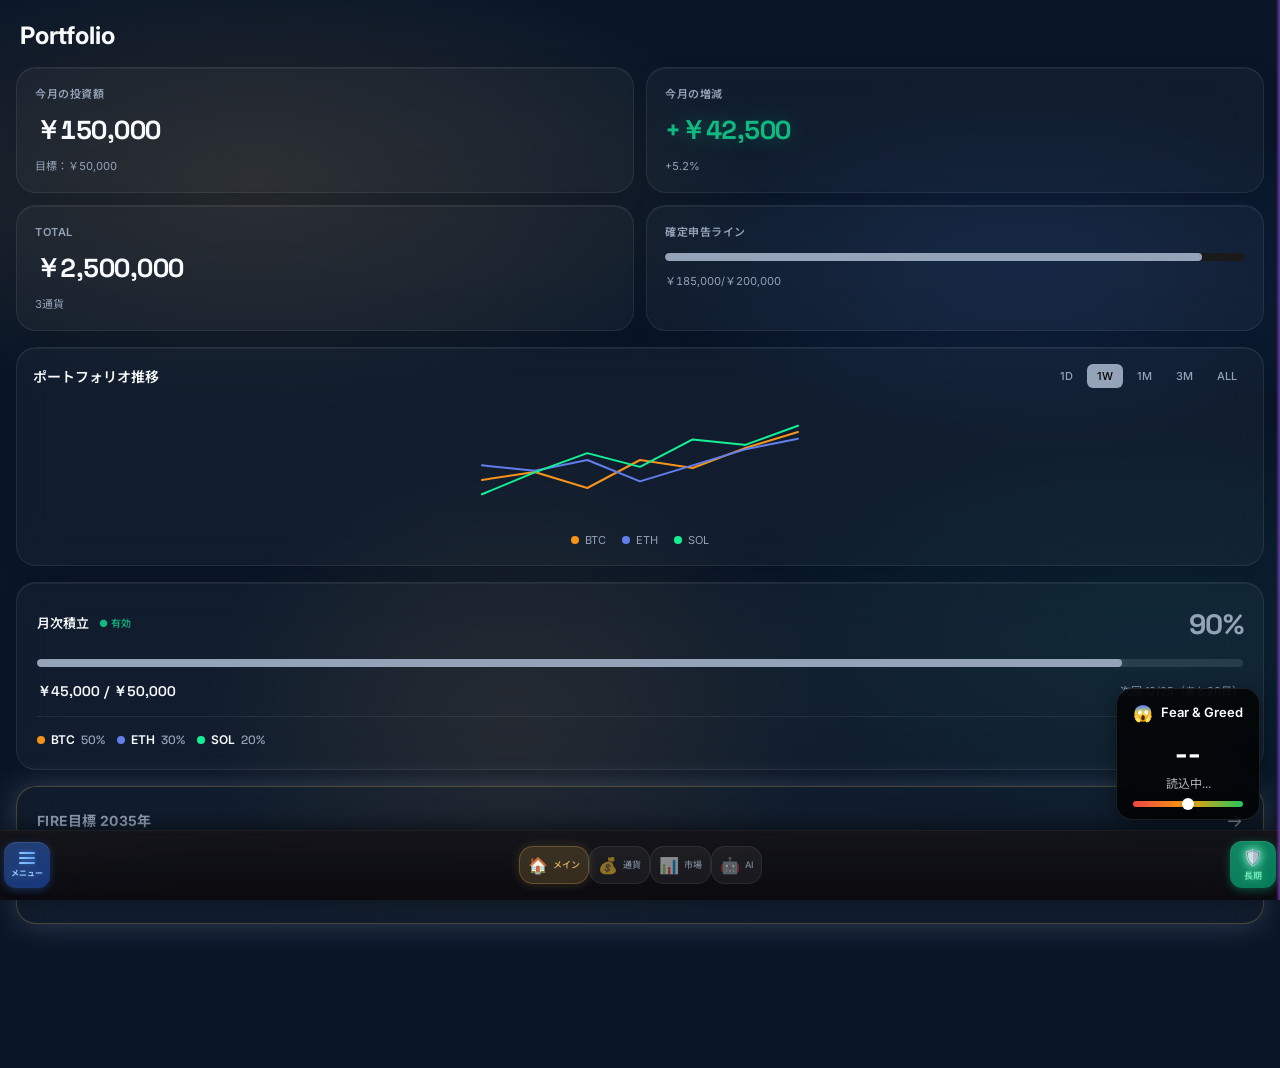
==== commit fef3eb73: "feat: eligible filter on performance screen (リアル候補のみ表示) New checkbox on performance screen to show o" ====
--- a/index.html
+++ b/index.html
@@ -1,230 +1,6109 @@
-<!DOCTYPE html>
+﻿<!DOCTYPE html>
 <html lang="ja">
 <head>
-<meta charset="UTF-8">
-<meta name="viewport" content="width=device-width, initial-scale=1.0, maximum-scale=1.0, user-scalable=no">
-<title>KAIROS - 仮想通貨投資分析</title>
-
-<!-- PWA Meta Tags -->
-<meta name="theme-color" content="#d4a853">
-<meta name="apple-mobile-web-app-capable" content="yes">
-<meta name="apple-mobile-web-app-status-bar-style" content="black-translucent">
-<meta name="apple-mobile-web-app-title" content="KAIROS">
-<meta name="description" content="AI駆動の仮想通貨投資分析アプリケーション">
-<meta name="mobile-web-app-capable" content="yes">
-
-<!-- PWA Manifest -->
-<link rel="manifest" href="manifest.json">
-
-<!-- Apple Touch Icons -->
-<link rel="apple-touch-icon" href="data:image/svg+xml,%3Csvg xmlns='http://www.w3.org/2000/svg' viewBox='0 0 100 100'%3E%3Crect fill='%23080a0f' width='100' height='100' rx='20'/%3E%3Ctext x='50' y='38' font-size='14' text-anchor='middle' fill='%23d4a853' font-weight='bold' font-family='Arial'%3EKAIROS%3C/text%3E%3Ctext x='50' y='70' font-size='36' text-anchor='middle' fill='%23d4a853'%3E%E2%9C%A8%3C/text%3E%3C/svg%3E">
 <script>
 window.kairosData = {
   "ticker": "BTC",
   "current_price": 87668.22,
   "analysis": {
     "header_ui": {
-      "rank_box": { "grade": "B", "score": 60 }
+      "rank_box": {
+        "core": {
+          "grade": "B",
+          "score": 60,
+          "color_code": "#4c7fd3",
+          "glow_effect": false
+        },
+        "satellite": {
+          "grade": "C",
+          "score": 50,
+          "color_code": "#8763d8",
+          "glow_effect": false
+        },
+        "grade": "C",
+        "score": 57,
+        "color_code": "#8664d3",
+        "glow_effect": false
+      },
+      "confidence_box": {
+        "core": {
+          "value": 0.53,
+          "label": "Medium",
+          "icon": "signal_medium"
+        },
+        "satellite": {
+          "value": 0.6,
+          "label": "Medium",
+          "icon": "signal_medium"
+        },
+        "value": 0.53,
+        "label": "Medium",
+        "icon": "signal_medium"
+      },
+      "price_pos_box": {
+        "value": 25,
+        "label": "Dip (Low)"
+      }
+    },
+    "score_bars": {
+      "short_term": {
+        "score": 50,
+        "action": "Neutral",
+        "recommendation": "Wait for Breakout"
+      },
+      "long_term": {
+        "score": 60,
+        "action": "Light Accumulate",
+        "recommendation": "DCA"
+      }
     },
     "breakdown": {
       "core": [
-        { "category": "onchain", "score": 70, "weight": "40%", "signal": "bullish" },
-        { "category": "macro", "score": 60, "weight": "30%", "signal": "bullish" },
-        { "category": "technical", "score": 45, "weight": "20%", "signal": "bearish" },
-        { "category": "sentiment", "score": 50, "weight": "10%", "signal": "neutral" }
+        {
+          "category": "onchain",
+          "score": 70,
+          "weight": "40%",
+          "signal": "bullish",
+          "reason": "ONCHAIN: Strong bullish signal"
+        },
+        {
+          "category": "macro",
+          "score": 60,
+          "weight": "30%",
+          "signal": "bullish",
+          "reason": "MACRO: Mild bullish"
+        },
+        {
+          "category": "technical",
+          "score": 45,
+          "weight": "20%",
+          "signal": "bearish",
+          "reason": "TECHNICAL: Mild bearish"
+        },
+        {
+          "category": "sentiment",
+          "score": 50,
+          "weight": "10%",
+          "signal": "neutral",
+          "reason": "SENTIMENT: Neutral"
+        }
       ],
       "satellite": [
-        { "category": "technical", "score": 50, "weight": "50%", "signal": "neutral" },
-        { "category": "whale", "score": 50, "weight": "30%", "signal": "neutral" },
-        { "category": "sentiment", "score": 50, "weight": "20%", "signal": "neutral" }
+        {
+          "category": "technical",
+          "score": 50,
+          "weight": "50%",
+          "signal": "neutral",
+          "reason": "TECHNICAL: Price < SMA20, Price < SMA50, MACD bullish crossover"
+        },
+        {
+          "category": "whale",
+          "score": 50,
+          "weight": "30%",
+          "signal": "neutral",
+          "reason": "WHALE: RSI 44: Waiting for trend"
+        },
+        {
+          "category": "sentiment",
+          "score": 50,
+          "weight": "20%",
+          "signal": "neutral",
+          "reason": "SENTIMENT: F&G 50: Neutral"
+        }
       ]
+    }
+  },
+  "trade_setup": {
+    "stop_loss": 83284.81,
+    "take_profit": 96435.04,
+    "risk_reward_ratio": 2.0
+  },
+  "meta": {
+    "time_horizon": "3y",
+    "time_horizon_label": "Cycle (3年)",
+    "available_sources": [
+      "intotheblock",
+      "twelvedata",
+      "selfcalc",
+      "fred",
+      "yfinance",
+      "feargreed",
+      "arkham",
+      "alternative",
+      "lunarcrush"
+    ],
+    "premium_sources": [],
+    "core_weights": {
+      "onchain": 0.4,
+      "macro": 0.3,
+      "technical": 0.2,
+      "sentiment": 0.1
     },
-    "market": {
-      "fear_greed_index": 26,
-      "btc_dominance": 58.5,
-      "total_market_cap": 2800000000000,
-      "market_score": 52,
-      "volume_24h": 150000000000
+    "satellite_weights": {
+      "technical": 0.4,
+      "macro": 0.1,
+      "sentiment": 0.2,
+      "order_flow": 0.3
     }
   },
+  "data_timestamp": "2025-12-29T03:08:40.520141",
   "all_results": [
-    { "ticker": "BTC", "current_price": 87668.22, "price_change_24h": 2.5, "grade": "B", "score": 60 },
-    { "ticker": "ETH", "current_price": 3245.00, "price_change_24h": -1.2, "grade": "B", "score": 58 },
-    { "ticker": "SOL", "current_price": 178.50, "price_change_24h": 4.8, "grade": "A", "score": 72 },
-    { "ticker": "XRP", "current_price": 2.15, "price_change_24h": 1.5, "grade": "C", "score": 48 },
-    { "ticker": "ADA", "current_price": 0.95, "price_change_24h": -0.8, "grade": "C", "score": 45 },
-    { "ticker": "DOGE", "current_price": 0.32, "price_change_24h": 3.2, "grade": "C", "score": 42 }
-  ]
+    {
+      "ticker": "BTC",
+      "current_price": 87668.22,
+      "analysis": {
+        "header_ui": {
+          "rank_box": {
+            "core": {
+              "grade": "B",
+              "score": 60,
+              "color_code": "#4c7fd3",
+              "glow_effect": false
+            },
+            "satellite": {
+              "grade": "C",
+              "score": 50,
+              "color_code": "#8763d8",
+              "glow_effect": false
+            },
+            "grade": "C",
+            "score": 57,
+            "color_code": "#8664d3",
+            "glow_effect": false
+          },
+          "confidence_box": {
+            "core": {
+              "value": 0.53,
+              "label": "Medium",
+              "icon": "signal_medium"
+            },
+            "satellite": {
+              "value": 0.6,
+              "label": "Medium",
+              "icon": "signal_medium"
+            },
+            "value": 0.53,
+            "label": "Medium",
+            "icon": "signal_medium"
+          },
+          "price_pos_box": {
+            "value": 25,
+            "label": "Dip (Low)"
+          }
+        },
+        "score_bars": {
+          "short_term": {
+            "score": 50,
+            "action": "Neutral",
+            "recommendation": "Wait for Breakout"
+          },
+          "long_term": {
+            "score": 60,
+            "action": "Light Accumulate",
+            "recommendation": "DCA"
+          }
+        },
+        "breakdown": {
+          "core": [
+            {
+              "category": "onchain",
+              "score": 70,
+              "weight": "40%",
+              "signal": "bullish",
+              "reason": "ONCHAIN: Strong bullish signal"
+            },
+            {
+              "category": "macro",
+              "score": 60,
+              "weight": "30%",
+              "signal": "bullish",
+              "reason": "MACRO: Mild bullish"
+            },
+            {
+              "category": "technical",
+              "score": 45,
+              "weight": "20%",
+              "signal": "bearish",
+              "reason": "TECHNICAL: Mild bearish"
+            },
+            {
+              "category": "sentiment",
+              "score": 50,
+              "weight": "10%",
+              "signal": "neutral",
+              "reason": "SENTIMENT: Neutral"
+            }
+          ],
+          "satellite": [
+            {
+              "category": "technical",
+              "score": 50,
+              "weight": "50%",
+              "signal": "neutral",
+              "reason": "TECHNICAL: Price < SMA20, Price < SMA50, MACD bullish crossover"
+            },
+            {
+              "category": "whale",
+              "score": 50,
+              "weight": "30%",
+              "signal": "neutral",
+              "reason": "WHALE: RSI 44: Waiting for trend"
+            },
+            {
+              "category": "sentiment",
+              "score": 50,
+              "weight": "20%",
+              "signal": "neutral",
+              "reason": "SENTIMENT: F&G 50: Neutral"
+            }
+          ]
+        }
+      },
+      "trade_setup": {
+        "stop_loss": 83284.81,
+        "take_profit": 96435.04,
+        "risk_reward_ratio": 2.0
+      },
+      "meta": {
+        "time_horizon": "3y",
+        "time_horizon_label": "Cycle (3年)",
+        "available_sources": [
+          "intotheblock",
+          "twelvedata",
+          "selfcalc",
+          "fred",
+          "yfinance",
+          "feargreed",
+          "arkham",
+          "alternative",
+          "lunarcrush"
+        ],
+        "premium_sources": [],
+        "core_weights": {
+          "onchain": 0.4,
+          "macro": 0.3,
+          "technical": 0.2,
+          "sentiment": 0.1
+        },
+        "satellite_weights": {
+          "technical": 0.4,
+          "macro": 0.1,
+          "sentiment": 0.2,
+          "order_flow": 0.3
+        }
+      },
+      "data_timestamp": "2025-12-29T03:08:40.520141"
+    }
+  ],
+  "generated_at": "2025-12-29T03:08:40.522327"
 };
-window.KAIROS_ICON = "";
-
-// 早期テーマ・モード適用（フラッシュ防止）
-(function() {
-  try {
-    var settings = JSON.parse(localStorage.getItem('kairos_settings') || '{}');
-    var theme = settings.theme || 'kairos';
-    var mode = localStorage.getItem('kairosMode') || 'core';
-    document.documentElement.setAttribute('data-theme', theme);
-    document.documentElement.setAttribute('data-mode', mode);
-  } catch(e) {
-    document.documentElement.setAttribute('data-theme', 'kairos');
-    document.documentElement.setAttribute('data-mode', 'core');
-  }
-})();
+
 </script>
 
-<!-- Base styles only - themes are defined in kairos-vanilla-styles.css -->
-<style>
-* {
-  margin: 0;
-  padding: 0;
-  box-sizing: border-box;
-}
-
-body {
-  font-family: 'Inter', 'Noto Sans JP', -apple-system, sans-serif;
-  background: var(--bg-primary, #0a1628);
-  color: var(--text-primary, #fff);
-  min-height: 100vh;
-  -webkit-font-smoothing: antialiased;
-}
-
-#root {
-  min-height: 100vh;
-}
-</style>
-
-<!-- KAIROS Vanilla Styles -->
-<link rel="stylesheet" href="kairos-vanilla-styles.css?v=19.61">
-
-<link rel="preconnect" href="https://fonts.googleapis.com">
-<link rel="preconnect" href="https://fonts.gstatic.com" crossorigin>
-<link href="https://fonts.googleapis.com/css2?family=Inter:wght@400;500;600;700&family=Noto+Sans+JP:wght@400;500;600;700&family=Space+Grotesk:wght@500;600;700&display=swap" rel="stylesheet">
-
-<!-- Lightweight Charts (TradingView) -->
-<script src="https://unpkg.com/lightweight-charts@4.1.0/dist/lightweight-charts.standalone.production.js"></script>
+
+
+
+
+  <meta charset="UTF-8" />
+  <meta name="viewport" content="width=device-width, initial-scale=1.0, viewport-fit=cover, user-scalable=no" />
+  <meta name="theme-color" content="#050505" />
+  <title>Money KAIROS AI</title>
+  <link rel="preconnect" href="https://fonts.googleapis.com">
+  <link rel="preconnect" href="https://fonts.gstatic.com" crossorigin>
+  <link href="https://fonts.googleapis.com/css2?family=Inter:wght@400;500;600;700&family=Noto+Sans+JP:wght@400;500;600;700&family=Space+Grotesk:wght@500;600;700&display=swap" rel="stylesheet">
+  <style>
+.gauge-bar{display:flex;align-items:center;gap:12px;width:100%}.gauge-bar--sm{gap:8px}.gauge-bar--lg{gap:16px}.gauge-bar__label{font-size:var(--text-sm);color:var(--text-secondary);min-width:36px;flex-shrink:0}.gauge-bar--sm .gauge-bar__label{font-size:var(--text-xs);min-width:30px}.gauge-bar__track{flex:1;height:8px;background:var(--surface-elevated);border-radius:4px;overflow:hidden}.gauge-bar--sm .gauge-bar__track{height:6px}.gauge-bar--lg .gauge-bar__track{height:10px}.gauge-bar__fill{height:100%;border-radius:4px;transition:width .6s ease-out}.gauge-bar__value{font-size:var(--text-sm);font-weight:600;color:var(--text-primary);min-width:42px;text-align:right;font-variant-numeric:tabular-nums}.gauge-bar--sm .gauge-bar__value{font-size:var(--text-xs);min-width:36px}.rank-badge{display:inline-flex;align-items:center;justify-content:center;font-weight:700;border-radius:6px}.rank-badge--sm{width:24px;height:24px;font-size:11px;border-radius:5px}.rank-badge--md{width:32px;height:32px;font-size:14px}.rank-badge--lg{width:44px;height:44px;font-size:18px;border-radius:8px}.rank-badge--S{background:var(--rank-s-bg);color:var(--rank-s-text);box-shadow:0 2px 12px var(--rank-s-glow)}.rank-badge--A{background:var(--rank-a-bg);color:var(--rank-a-text)}.rank-badge--B{background:var(--rank-b-bg);color:var(--rank-b-text)}.rank-badge--C{background:var(--rank-c-bg);color:var(--rank-c-text)}.rank-badge--D{background:var(--rank-d-bg);color:var(--rank-d-text)}.circular-gauge{position:relative;display:flex;flex-direction:column;align-items:center}.circular-gauge__track{fill:none;stroke:var(--surface-elevated)}.circular-gauge__fill{fill:none;transform:rotate(-90deg);transform-origin:center;transition:stroke-dashoffset .8s ease-out}.circular-gauge__content{position:absolute;top:50%;left:50%;transform:translate(-50%,-50%);display:flex;flex-direction:column;align-items:center}.circular-gauge__value{font-size:18px;font-weight:700;color:var(--text-primary);font-variant-numeric:tabular-nums}.circular-gauge__sub{font-size:10px;color:var(--text-tertiary)}.circular-gauge__label{margin-top:8px;font-size:var(--text-xs);color:var(--text-secondary)}.card{background:var(--glass-bg);backdrop-filter:blur(var(--glass-blur));-webkit-backdrop-filter:blur(var(--glass-blur));border-radius:20px;padding:20px;border:1px solid var(--glass-border);box-shadow:0 4px 24px #0000001a,inset 0 1px #ffffff0d}.card--clickable{cursor:pointer;transition:all .2s ease}.card--clickable:active{transform:scale(.98);background:#ffffff0d}.card--accent{border-color:#d4a8534d;box-shadow:0 4px 24px #0000001a,0 0 30px var(--accent-glow),inset 0 1px #ffffff0d}.section-header{display:flex;align-items:center;justify-content:space-between;margin-bottom:12px;padding:0 4px}.section-header__title{font-size:13px;font-weight:600;color:var(--text-secondary);letter-spacing:.02em}.section-header__action{font-size:12px;color:var(--accent-primary)}.bottom-nav{position:fixed;bottom:0;left:0;right:0;height:60px;width:100%;background:linear-gradient(180deg,rgba(20,20,25,0.95),rgba(10,10,15,1));backdrop-filter:blur(20px);-webkit-backdrop-filter:blur(20px);display:flex;justify-content:space-around;align-items:center;padding:8px 0;padding-bottom:max(8px,env(safe-area-inset-bottom));border-top:1px solid rgba(255,255,255,0.08);box-shadow:0 -4px 20px rgba(0,0,0,0.5);z-index:100}.nav-item{display:flex;flex-direction:column;align-items:center;justify-content:center;gap:2px;padding:8px 16px;background:transparent;border:none;border-radius:20px;cursor:pointer;transition:all .2s ease;-webkit-tap-highlight-color:transparent}.nav-item:active{transform:scale(.95)}.nav-item--active{background:#ffffff1a}.nav-item__icon{font-size:20px;opacity:.5;transition:all .2s ease}.nav-item--active .nav-item__icon{opacity:1}.nav-item__label{font-size:10px;font-weight:500;color:var(--text-secondary);transition:color .2s ease}.nav-item--active .nav-item__label{color:var(--accent);font-weight:600}.header{position:sticky;top:0;display:flex;align-items:center;justify-content:space-between;height:var(--header-height);padding:0 16px;background:var(--surface-nav);backdrop-filter:blur(20px);-webkit-backdrop-filter:blur(20px);border-bottom:1px solid var(--border-subtle);z-index:90}.header__left,.header__right{width:48px;display:flex;align-items:center}.header__right{justify-content:flex-end}.header__back{background:none;border:none;font-size:20px;color:var(--text-primary);cursor:pointer;padding:8px;margin:-8px;-webkit-tap-highlight-color:transparent}.header__title{font-size:17px;font-weight:600;color:var(--text-primary)}.change-indicator{font-weight:600;font-variant-numeric:tabular-nums}.change-indicator--md{font-size:14px}.change-indicator--sm{font-size:12px}.change-indicator--positive{color:var(--positive)}.change-indicator--negative{color:var(--negative)}.change-indicator--neutral{color:var(--text-tertiary)}.empty-state{display:flex;flex-direction:column;align-items:center;justify-content:center;padding:48px 24px;text-align:center}.empty-state__icon{font-size:48px;margin-bottom:16px;opacity:.5}.empty-state__title{font-size:16px;font-weight:600;color:var(--text-primary);margin-bottom:8px}.empty-state__description{font-size:14px;color:var(--text-secondary);max-width:240px}.loading{display:flex;flex-direction:column;align-items:center;justify-content:center;padding:48px;gap:16px}.loading__spinner{width:32px;height:32px;border:3px solid var(--surface-elevated);border-top-color:var(--accent-primary);border-radius:50%;animation:spin .8s linear infinite}@keyframes spin{to{transform:rotate(360deg)}}.loading__message{font-size:14px;color:var(--text-secondary)}.dual-gauge{display:flex;flex-direction:column;gap:12px}.dual-gauge--compact{gap:10px}.dual-gauge__item{display:flex;align-items:center;gap:12px}.dual-gauge__label{font-size:var(--text-xs);color:var(--text-tertiary);min-width:28px}.dual-gauge__bar{flex:1;height:6px;background:var(--surface-elevated);border-radius:3px;overflow:hidden}.dual-gauge__fill{height:100%;border-radius:3px;transition:width .6s ease-out}.dual-gauge__fill--short{background:var(--gauge-short)}.dual-gauge__fill--long{background:var(--gauge-long)}.dual-gauge__value{font-size:var(--text-sm);font-weight:600;color:var(--text-primary);min-width:40px;text-align:right;font-variant-numeric:tabular-nums}.dual-gauge--compact .dual-gauge__label{font-size:10px;min-width:24px}.dual-gauge--compact .dual-gauge__value{font-size:var(--text-xs);min-width:36px}.splash{position:fixed;inset:0;display:flex;flex-direction:column;align-items:center;justify-content:center;background:linear-gradient(180deg,#0a0a12,#0f1018,#0a0a12);animation:splash-fade-in .5s ease-out;transition:opacity .6s ease-out,filter .6s ease-out}.splash--fade-out{opacity:0;filter:blur(10px)}@keyframes splash-fade-in{0%{opacity:0}to{opacity:1}}.splash__content{display:flex;flex-direction:column;align-items:center;animation:splash-rise .8s ease-out .2s both}@keyframes splash-rise{0%{opacity:0;transform:translateY(20px)}to{opacity:1;transform:translateY(0)}}.splash__logo{width:120px;height:120px;display:flex;align-items:center;justify-content:center;margin-bottom:24px;border-radius:28px;overflow:hidden;box-shadow:0 8px 32px #0006}.splash__logo-img{width:100%;height:100%;object-fit:cover}.splash__logo-icon{font-size:56px;font-weight:300;color:var(--bg-primary);font-family:var(--font-display)}.splash__title{font-size:24px;font-weight:600;color:var(--text-primary);letter-spacing:.08em;margin-bottom:6px;font-family:var(--font-display)}.splash__subtitle{font-size:12px;font-weight:500;color:var(--text-tertiary);letter-spacing:.3em;text-transform:uppercase}.splash__footer{position:absolute;bottom:60px;animation:splash-fade-in .8s ease-out .6s both}.splash__tagline{font-size:12px;color:var(--text-tertiary);letter-spacing:.05em}.home{min-height:100vh;padding-bottom:120px}.home__content{padding:0 16px 24px;display:flex;flex-direction:column;gap:16px}.home-header{display:flex;align-items:center;justify-content:space-between;padding:20px 20px 16px}.home-header__title{font-size:24px;font-weight:700;color:var(--text-primary)}.stats-grid{display:grid;grid-template-columns:1fr 1fr;gap:12px}.stat-card{padding:18px;display:flex;flex-direction:column;gap:8px}.stat-card__label{font-size:11px;font-weight:600;color:var(--text-secondary);text-transform:uppercase;letter-spacing:.05em}.stat-card__value{font-family:var(--font-number);font-size:26px;font-weight:700;color:var(--text-primary);font-variant-numeric:tabular-nums;letter-spacing:-.02em}.stat-card__value--positive{color:var(--positive);text-shadow:0 0 20px var(--positive-glow)}.stat-card__value--negative{color:var(--negative);text-shadow:0 0 20px var(--negative-glow)}.stat-card__sub{font-size:11px;color:var(--text-secondary);font-variant-numeric:tabular-nums}.stat-card__gauge{margin:4px 0}.chart-card{padding:16px}.chart-card__header{display:flex;justify-content:space-between;align-items:center;margin-bottom:12px}.chart-card__title{font-size:14px;font-weight:600;color:var(--text-primary)}.chart-card__periods{display:flex;gap:4px}.chart-card__period{padding:5px 10px;background:transparent;border:none;border-radius:6px;font-size:11px;font-weight:500;color:var(--text-secondary);cursor:pointer;transition:all .15s ease}.chart-card__period--active{background:var(--accent);color:var(--bg-primary)}.chart-card__graph{height:120px;margin-bottom:12px}.chart__svg{width:100%;height:100%}.chart-card__legend{display:flex;justify-content:center;gap:16px}.chart-card__legend-item{display:flex;align-items:center;gap:6px}.chart-card__legend-dot{width:8px;height:8px;border-radius:50%}.chart-card__legend-label{font-size:11px;color:var(--text-secondary)}.progress-card{padding:20px;cursor:pointer;transition:transform .15s ease}.progress-card:active{transform:scale(.98)}.progress-card__header{display:flex;justify-content:space-between;align-items:center;margin-bottom:14px}.progress-card__title{font-size:13px;font-weight:600;color:var(--text-primary)}.progress-card__percent{font-family:var(--font-number);font-size:28px;font-weight:700;color:var(--accent);letter-spacing:-.02em}.progress-card__bar{height:8px;background:#ffffff1a;border-radius:4px;overflow:hidden;margin-bottom:14px}.progress-card__bar-fill{height:100%;background:var(--accent);border-radius:4px;transition:width .6s ease-out;box-shadow:0 0 12px var(--accent-glow)}.progress-card__footer{display:flex;justify-content:space-between;align-items:center}.progress-card__amount{font-family:var(--font-number);font-size:14px;font-weight:600;color:var(--text-primary);font-variant-numeric:tabular-nums}.progress-card__next{font-size:11px;color:var(--text-secondary)}.progress-card__allocation{display:flex;gap:12px;margin-top:14px;padding-top:14px;border-top:1px solid var(--glass-border)}.progress-card__target{display:flex;align-items:center;gap:6px}.progress-card__target--disabled{opacity:.4}.progress-card__target-dot{width:8px;height:8px;border-radius:50%}.progress-card__target-symbol{font-size:12px;font-weight:600;color:var(--text-primary)}.progress-card__target-percent{font-family:var(--font-number);font-size:12px;font-weight:500;color:var(--text-secondary)}.progress-card__title-row{display:flex;align-items:center;gap:10px}.progress-card__status{font-size:10px;font-weight:500;color:var(--text-secondary)}.progress-card__status--active{color:var(--positive)}.fire-card{padding:20px;cursor:pointer;transition:transform .15s ease;border-color:#d4a8534d;box-shadow:0 0 30px var(--accent-glow)}.fire-card:active{transform:scale(.98)}.fire-card__header{display:flex;justify-content:space-between;align-items:center;margin-bottom:14px}.fire-card__title{font-size:14px;font-weight:700;color:var(--accent);letter-spacing:.02em}.fire-card__arrow{font-size:18px;color:var(--accent)}.fire-card__bar{height:8px;background:#ffffff1a;border-radius:4px;overflow:hidden;margin-bottom:14px}.fire-card__bar-fill{height:100%;background:var(--accent);border-radius:4px;transition:width .6s ease-out;box-shadow:0 0 12px var(--accent-glow)}.fire-card__footer{display:flex;justify-content:space-between;align-items:center}.fire-card__amount{font-family:var(--font-number);font-size:15px;font-weight:600;color:var(--text-primary);font-variant-numeric:tabular-nums}.fire-card__percent{font-family:var(--font-number);font-size:22px;font-weight:700;color:var(--accent);letter-spacing:-.02em}.currencies{min-height:100vh;padding-bottom:calc(var(--nav-height) + 32px)}.currencies__header{padding:20px 20px 16px}.currencies__title{font-size:var(--text-xl);font-weight:600;color:var(--text-primary)}.currencies__content{padding:0 16px;display:flex;flex-direction:column;gap:20px}.currencies__section{display:flex;flex-direction:column;gap:10px}.currencies__section-header{display:flex;justify-content:space-between;align-items:center;padding:0 4px}.currencies__section-title{font-size:var(--text-sm);font-weight:600;color:var(--text-secondary)}.currencies__section-count{font-size:var(--text-sm);color:var(--text-tertiary)}.currencies__list-card{padding:8px 0}.currency-item{display:flex;align-items:center;gap:14px;padding:14px 16px;cursor:pointer;transition:background-color .15s ease;border-bottom:1px solid var(--border-subtle)}.currency-item:last-child{border-bottom:none}.currency-item:active{background:var(--surface-elevated)}.currency-item__icon{width:44px;height:44px;display:flex;align-items:center;justify-content:center;background:var(--surface-elevated);border-radius:50%;font-size:20px;color:var(--text-primary);flex-shrink:0}.currency-item__info{flex:1;display:flex;flex-direction:column;gap:4px;min-width:0}.currency-item__name{font-size:var(--text-base);font-weight:600;color:var(--text-primary)}.currency-item__invested{font-size:var(--text-sm);color:var(--text-secondary);font-variant-numeric:tabular-nums}.currency-item__invested--none{color:var(--text-tertiary)}.currency-item__right{display:flex;align-items:center;gap:12px}.currency-item__dash{font-size:var(--text-sm);color:var(--text-tertiary);min-width:50px;text-align:right}.currencies__add-btn{width:100%;padding:16px;background:transparent;border:2px dashed var(--border-medium);border-radius:14px;font-size:var(--text-base);font-weight:500;color:var(--text-tertiary);cursor:pointer;transition:all .15s ease}.currencies__add-btn:hover{border-color:var(--accent-primary);color:var(--accent-primary)}.currencies__add-btn:active{background:var(--surface-card)}.add-currency{min-height:100vh;padding-bottom:32px}.add-currency__content{padding:16px;display:flex;flex-direction:column;gap:20px}.add-currency__search{margin-bottom:8px}.add-currency__search-input{width:100%;padding:14px 16px;background:var(--surface-card);border:1px solid var(--border-subtle);border-radius:12px;font-size:var(--text-base);color:var(--text-primary);outline:none;transition:border-color .15s ease}.add-currency__search-input:focus{border-color:var(--accent-primary)}.add-currency__search-input::placeholder{color:var(--text-tertiary)}.add-currency__section{display:flex;flex-direction:column;gap:8px}.add-currency__section-title{font-size:var(--text-base);font-weight:600;color:var(--text-primary);margin:0}.add-currency__section-desc{font-size:var(--text-xs);color:var(--text-tertiary);margin:0 0 4px}.add-currency__list{padding:8px 0}.add-currency__empty{text-align:center;padding:20px;font-size:var(--text-sm);color:var(--text-tertiary)}.currency-row{display:flex;align-items:center;gap:12px;padding:12px 16px;cursor:pointer;transition:background-color .15s ease;border-bottom:1px solid var(--border-subtle)}.currency-row:last-child{border-bottom:none}.currency-row:active{background:var(--surface-elevated)}.currency-row__icon{width:40px;height:40px;display:flex;align-items:center;justify-content:center;background:var(--surface-elevated);border-radius:50%;font-size:18px}.currency-row__info{flex:1;display:flex;flex-direction:column;gap:2px}.currency-row__symbol{font-size:var(--text-base);font-weight:600;color:var(--text-primary)}.currency-row__name{font-size:var(--text-xs);color:var(--text-tertiary)}.currency-row__add{width:32px;height:32px;display:flex;align-items:center;justify-content:center;background:var(--accent-primary);border:none;border-radius:8px;font-size:16px;color:#fff;cursor:pointer;transition:opacity .15s ease}.currency-row__add:active{opacity:.8}.detail{min-height:100vh;padding-bottom:120px}.detail__sticky-header--compact{position:sticky;top:0;background:#050505e6;backdrop-filter:blur(20px);-webkit-backdrop-filter:blur(20px);z-index:50;padding-bottom:8px;border-bottom:1px solid var(--glass-border)}.detail__nav-compact{display:flex;align-items:baseline;gap:8px;padding:10px 20px 6px}.detail__currency-name-compact{font-family:var(--font-display);font-size:20px;font-weight:700;color:var(--text-primary)}.detail__currency-subname{font-size:12px;color:var(--text-secondary)}.detail__metrics-bar-compact{display:flex;justify-content:space-between;padding:0 20px;gap:8px}.detail__metric-block-compact{flex:1;display:flex;flex-direction:column;align-items:center;gap:2px;padding:6px;background:var(--glass-bg);border:1px solid var(--glass-border);border-radius:10px}.detail__metric-label-compact{font-size:9px;font-weight:500;color:var(--text-secondary);text-transform:uppercase;letter-spacing:.03em}.detail__metric-value-compact{font-family:var(--font-number);font-size:16px;font-weight:700;color:var(--text-primary)}.detail__gauges-compact{padding:6px 20px 0;display:flex;flex-direction:column;gap:2px}.detail__gauge-row-compact{display:flex;align-items:center;gap:8px}.detail__gauge-label-compact{width:28px;font-size:10px;font-weight:500;color:var(--text-secondary)}.detail__gauge-bar-compact{flex:1;height:6px}.detail__gauge-bar-compact .gauge-bar{height:6px;border-radius:3px}.detail__gauge-value-compact{width:32px;font-family:var(--font-number);font-size:11px;font-weight:600;color:var(--text-primary);text-align:right}.detail__sticky-header{position:sticky;top:0;background:#050505d9;backdrop-filter:blur(20px);-webkit-backdrop-filter:blur(20px);z-index:50;padding-bottom:16px;border-bottom:1px solid var(--glass-border)}.detail__nav{display:flex;align-items:center;justify-content:space-between;padding:16px 20px}.detail__back{width:40px;height:40px;display:flex;align-items:center;justify-content:center;background:var(--glass-bg);border:1px solid var(--glass-border);border-radius:12px;font-size:18px;color:var(--text-primary);cursor:pointer;transition:all .2s ease}.detail__back:active{transform:scale(.95)}.detail__currency-name{font-family:var(--font-display);font-size:18px;font-weight:600;color:var(--text-primary)}.detail__metrics-bar{display:flex;justify-content:space-between;padding:0 20px;gap:10px}.detail__metric-block{flex:1;display:flex;flex-direction:column;align-items:center;gap:6px;padding:12px 8px;background:var(--glass-bg);border:1px solid var(--glass-border);border-radius:14px}.detail__metric-label{font-size:10px;font-weight:500;color:var(--text-secondary);text-transform:uppercase;letter-spacing:.05em}.detail__metric-value{font-family:var(--font-number);font-size:22px;font-weight:700;color:var(--text-primary)}.detail__gauges{padding:14px 20px 0;display:flex;flex-direction:column;gap:10px}.detail__gauge-row{display:flex;align-items:center;gap:12px}.detail__gauge-label{font-size:11px;font-weight:500;color:var(--text-secondary);width:28px}.detail__gauge-bar{flex:1}.detail__gauge-value{font-family:var(--font-number);font-size:14px;font-weight:600;color:var(--text-primary);width:40px;text-align:right}.detail__content{padding:20px;display:flex;flex-direction:column;gap:16px}.price-section{text-align:center;padding:8px 0 16px}.price-section__main{display:flex;align-items:baseline;justify-content:center;gap:12px;margin-bottom:8px}.price-section__jpy{font-family:var(--font-number);font-size:36px;font-weight:700;color:var(--text-primary);letter-spacing:-.02em}.price-section__change{font-family:var(--font-number);font-size:18px;font-weight:600;display:flex;align-items:baseline;gap:4px}.price-section__change--positive{color:var(--positive)}.price-section__change--negative{color:var(--negative)}.price-section__period{font-size:12px;font-weight:500;opacity:.7}.price-section__sub{display:flex;align-items:center;justify-content:center;gap:16px}.price-section__usd{font-family:var(--font-number);font-size:14px;color:var(--text-secondary)}.price-section__ath{font-family:var(--font-number);font-size:13px;color:var(--negative);padding:2px 8px;background:#f8717126;border-radius:6px}.price-section__ath--positive{color:var(--positive);background:#10b98126}.detail__chart-card{padding:16px}.detail__chart-header{display:flex;justify-content:space-between;align-items:center;margin-bottom:12px}.detail__chart-title{font-size:13px;font-weight:600;color:var(--text-primary)}.detail__chart-periods{display:flex;gap:4px}.detail__chart-period{padding:6px 12px;background:transparent;border:none;border-radius:8px;font-size:11px;font-weight:600;color:var(--text-secondary);cursor:pointer;transition:all .15s ease}.detail__chart-period--active{background:var(--accent);color:var(--bg-primary)}.detail__chart-placeholder{height:120px;margin-bottom:12px}.detail__chart-svg{width:100%;height:100%}.detail__chart-levels{display:flex;justify-content:space-between;padding-top:8px;border-top:1px solid var(--glass-border)}.detail__chart-level{font-size:11px;font-weight:500}.detail__chart-level--support{color:var(--positive)}.detail__chart-level--resistance{color:var(--negative)}.indicators-section{margin-top:4px}.indicators-section__header{display:flex;justify-content:space-between;align-items:center;margin-bottom:12px;padding:0 4px}.indicators-section__title{font-size:14px;font-weight:600;color:var(--text-primary)}.indicators-section__hint{font-size:11px;color:var(--text-secondary);opacity:.7}.indicators-grid{display:grid;grid-template-columns:repeat(3,1fr);gap:10px}.indicator-card{position:relative;padding:14px 12px 28px;display:flex;flex-direction:column;align-items:center;gap:4px;text-align:center;cursor:pointer;transition:all .15s ease}.indicator-card:active{transform:scale(.97)}.indicator-card__label{font-size:10px;font-weight:600;color:var(--text-secondary);text-transform:uppercase;letter-spacing:.05em}.indicator-card__value{font-family:var(--font-number);font-size:24px;font-weight:700;letter-spacing:-.02em}.indicator-card__status{font-size:10px;font-weight:500;color:var(--text-secondary)}.indicator-card__help{position:absolute;top:8px;right:8px;width:16px;height:16px;display:flex;align-items:center;justify-content:center;background:#ffffff1a;border-radius:50%;font-size:10px;font-weight:600;color:var(--text-secondary)}.indicator-card--buy{background:#10b9811f!important;border-color:#10b98159!important}.indicator-card--buy .indicator-card__value,.indicator-card--buy .indicator-card__status{color:var(--positive)!important}.indicator-card--sell{background:#f871711f!important;border-color:#f8717159!important}.indicator-card--sell .indicator-card__value,.indicator-card--sell .indicator-card__status{color:var(--negative)!important}.indicator-card__signal{position:absolute;bottom:6px;left:50%;transform:translate(-50%);padding:2px 8px;border-radius:4px;font-size:9px;font-weight:700;letter-spacing:.05em}.indicator-card__signal--buy{background:var(--positive);color:#fff}.indicator-card__signal--sell{background:var(--negative);color:#fff}.indicator-card__signal--neutral{background:#94a3b84d;color:var(--text-secondary)}.indicator-card--buy{background:#10b98126!important;border-color:#10b98166!important;box-shadow:0 0 20px #10b98126,inset 0 1px #10b98133}.indicator-card--buy:before{content:"📈";position:absolute;top:6px;left:8px;font-size:10px}.indicator-card--sell{background:#f8717126!important;border-color:#f8717166!important;box-shadow:0 0 20px #f8717126,inset 0 1px #f8717133}.indicator-card--sell:before{content:"📉";position:absolute;top:6px;left:8px;font-size:10px}.oi-card.indicator-card--buy{background:#10b9811f!important;border-color:#10b98159!important}.oi-card.indicator-card--sell{background:#f871711f!important;border-color:#f8717159!important}.oi-card{position:relative;display:flex;justify-content:space-between;align-items:center;padding:16px 20px;cursor:pointer;transition:all .15s ease}.oi-card:active{transform:scale(.98)}.oi-card__left{display:flex;flex-direction:column;gap:4px}.oi-card__label{font-size:11px;font-weight:600;color:var(--text-secondary);text-transform:uppercase;letter-spacing:.05em}.oi-card__value{font-family:var(--font-number);font-size:22px;font-weight:700;color:var(--text-primary)}.oi-card__right{display:flex;align-items:baseline;gap:6px}.oi-card__change{font-family:var(--font-number);font-size:18px;font-weight:700}.oi-card__change--positive{color:var(--positive)}.oi-card__change--negative{color:var(--negative)}.oi-card__period{font-size:11px;color:var(--text-secondary)}.oi-card__help{position:absolute;top:12px;right:12px;width:18px;height:18px;display:flex;align-items:center;justify-content:center;background:#ffffff1a;border-radius:50%;font-size:11px;font-weight:600;color:var(--text-secondary)}.oi-card--buy{background:#10b9811f!important;border-color:#10b98159!important}.oi-card--sell{background:#f871711f!important;border-color:#f8717159!important}.oi-card__signal{position:absolute;bottom:12px;right:12px;padding:3px 10px;border-radius:6px;font-size:11px;font-weight:700}.oi-card__signal--buy{background:var(--positive);color:#fff}.oi-card__signal--sell{background:var(--negative);color:#fff}.oi-card__signal--neutral{background:#94a3b84d;color:var(--text-secondary)}.fundamentals-card{padding:16px}.fundamentals-row{display:flex;justify-content:space-between;align-items:center;padding:10px 0;border-bottom:1px solid var(--glass-border)}.fundamentals-row:last-child{border-bottom:none}.fundamentals-label{font-size:13px;color:var(--text-secondary)}.fundamentals-value{font-family:var(--font-number);font-size:14px;font-weight:600;color:var(--text-primary);display:flex;align-items:center;gap:8px}.fundamentals-rank{font-size:11px;font-weight:600;color:var(--accent);padding:2px 6px;background:var(--glass-bg);border:1px solid var(--glass-border);border-radius:4px}.detail__stats-grid{display:grid;grid-template-columns:1fr 1fr;gap:10px}.detail__stat-card{padding:16px;display:flex;flex-direction:column;gap:6px}.detail__stat-label{font-size:11px;font-weight:600;color:var(--text-secondary);text-transform:uppercase;letter-spacing:.05em}.detail__stat-value{font-family:var(--font-number);font-size:22px;font-weight:700;color:var(--text-primary);letter-spacing:-.02em}.detail__stat-sub{font-size:11px;color:var(--text-secondary)}.detail__invest-btn{width:100%;padding:18px;background:var(--accent);border:none;border-radius:16px;font-family:var(--font-display);font-size:16px;font-weight:700;color:var(--bg-primary);cursor:pointer;transition:all .2s ease;box-shadow:0 4px 20px var(--accent-glow)}.detail__invest-btn:active{transform:scale(.98)}.news-section{margin-top:8px}.news-section__header{display:flex;justify-content:space-between;align-items:center;margin-bottom:12px;padding:0 4px}.news-section__title{font-size:14px;font-weight:600;color:var(--text-primary)}.news-section__more{font-size:12px;font-weight:500;color:var(--accent);background:none;border:none;cursor:pointer}.news-list{padding:8px 0}.news-item{padding:14px 16px;border-bottom:1px solid var(--glass-border);cursor:pointer;transition:background .15s ease}.news-item:last-child{border-bottom:none}.news-item:active{background:#ffffff08}.news-item__content{display:flex;align-items:flex-start;gap:10px;margin-bottom:6px}.news-item__sentiment{width:8px;height:8px;border-radius:50%;flex-shrink:0;margin-top:5px}.news-item__sentiment--positive{background:var(--positive);box-shadow:0 0 8px var(--positive-glow)}.news-item__sentiment--negative{background:var(--negative);box-shadow:0 0 8px var(--negative-glow)}.news-item__sentiment--neutral{background:var(--neutral)}.news-item__title{font-size:14px;font-weight:500;color:var(--text-primary);line-height:1.4}.news-item__meta{display:flex;gap:12px;padding-left:18px}.news-item__source{font-size:11px;color:var(--text-secondary)}.news-item__time{font-size:11px;color:var(--text-secondary);opacity:.7}.detail__history{margin-top:8px}.detail__history-toggle{width:100%;display:flex;justify-content:space-between;align-items:center;padding:16px 20px;background:var(--glass-bg);border:1px solid var(--glass-border);border-radius:14px;font-size:14px;font-weight:500;color:var(--text-primary);cursor:pointer;transition:all .15s ease}.detail__history-toggle:active{transform:scale(.98)}.detail__history-arrow{font-size:10px;color:var(--text-secondary)}.detail__history-list{margin-top:10px;padding:8px 0}.detail__history-item{display:flex;justify-content:space-between;padding:14px 16px;border-bottom:1px solid var(--glass-border)}.detail__history-item:last-child{border-bottom:none}.detail__history-left{display:flex;flex-direction:column;gap:4px}.detail__history-date{font-size:14px;font-weight:500;color:var(--text-primary)}.detail__history-qty{font-family:var(--font-number);font-size:12px;color:var(--text-secondary)}.detail__history-right{display:flex;flex-direction:column;align-items:flex-end;gap:4px}.detail__history-amount{font-family:var(--font-number);font-size:14px;font-weight:600;color:var(--text-primary)}.detail__history-price{font-family:var(--font-number);font-size:11px;color:var(--text-secondary)}.invest-modal-overlay{position:fixed;inset:0;background:#000c;display:flex;align-items:flex-end;justify-content:center;z-index:1000;animation:modal-fade-in .2s ease-out}.invest-modal{background:#141419f2;backdrop-filter:blur(24px);-webkit-backdrop-filter:blur(24px);border-radius:24px 24px 0 0;border:1px solid var(--glass-border);border-bottom:none;padding:24px;width:100%;max-width:500px;animation:modal-slide-up .3s ease-out}@keyframes modal-slide-up{0%{transform:translateY(100%)}to{transform:translateY(0)}}.invest-modal__title{font-family:var(--font-display);font-size:18px;font-weight:600;color:var(--text-primary);text-align:center;margin-bottom:24px}.invest-modal__presets{display:grid;grid-template-columns:repeat(2,1fr);gap:10px;margin-bottom:20px}.invest-modal__preset{padding:14px;background:var(--glass-bg);border:1px solid var(--glass-border);border-radius:12px;font-family:var(--font-number);font-size:15px;font-weight:600;color:var(--text-primary);cursor:pointer;transition:all .15s ease}.invest-modal__preset--active{border-color:var(--accent);background:#d4a8531a}.invest-modal__custom{margin-bottom:20px}.invest-modal__label{display:block;font-size:12px;font-weight:500;color:var(--text-secondary);margin-bottom:8px}.invest-modal__input-wrapper{display:flex;align-items:center;background:var(--glass-bg);border:1px solid var(--glass-border);border-radius:12px;padding:0 14px}.invest-modal__input-prefix{font-size:15px;color:var(--text-secondary)}.invest-modal__input{flex:1;background:transparent;border:none;padding:14px 8px;font-family:var(--font-number);font-size:15px;color:var(--text-primary);outline:none}.invest-modal__input::placeholder{color:var(--text-secondary);opacity:.5}.invest-modal__summary{display:flex;justify-content:space-between;align-items:center;padding:16px;background:var(--glass-bg);border:1px solid var(--glass-border);border-radius:12px;margin-bottom:20px}.invest-modal__summary-label{font-size:13px;color:var(--text-secondary)}.invest-modal__summary-value{font-family:var(--font-number);font-size:24px;font-weight:700;color:var(--text-primary)}.invest-modal__actions{display:flex;gap:12px}.invest-modal__btn{flex:1;padding:16px;border:none;border-radius:14px;font-family:var(--font-display);font-size:15px;font-weight:600;cursor:pointer;transition:all .15s ease}.invest-modal__btn:disabled{opacity:.5;cursor:not-allowed}.invest-modal__btn--cancel{background:var(--glass-bg);border:1px solid var(--glass-border);color:var(--text-secondary)}.invest-modal__btn--invest{background:var(--accent);color:var(--bg-primary)}.help-modal-overlay{position:fixed;inset:0;background:#000000d9;display:flex;align-items:center;justify-content:center;padding:24px;z-index:1000;animation:modal-fade-in .2s ease-out}.help-modal{background:#19191efa;backdrop-filter:blur(24px);-webkit-backdrop-filter:blur(24px);border-radius:24px;border:1px solid var(--glass-border);padding:24px;width:100%;max-width:360px;max-height:80vh;overflow-y:auto;animation:help-modal-pop .3s ease-out}@keyframes help-modal-pop{0%{opacity:0;transform:scale(.9)}to{opacity:1;transform:scale(1)}}.help-modal__header{display:flex;justify-content:space-between;align-items:flex-start;margin-bottom:20px}.help-modal__title{font-family:var(--font-display);font-size:18px;font-weight:700;color:var(--text-primary);line-height:1.3;flex:1;padding-right:16px}.help-modal__close{width:32px;height:32px;display:flex;align-items:center;justify-content:center;background:#ffffff1a;border:none;border-radius:50%;font-size:14px;color:var(--text-secondary);cursor:pointer;flex-shrink:0}.help-modal__content{display:flex;flex-direction:column;gap:20px}.help-modal__section{display:flex;flex-direction:column;gap:8px}.help-modal__section-title{font-size:13px;font-weight:600;color:var(--accent)}.help-modal__text{font-size:14px;line-height:1.6;color:var(--text-primary)}.help-modal__text--pre{white-space:pre-line;font-size:13px;background:#ffffff08;padding:12px;border-radius:10px;border:1px solid var(--glass-border)}.help-modal__signals{display:flex;flex-direction:column;gap:10px}.help-modal__signal{padding:12px;border-radius:12px}.help-modal__signal--bullish{background:#10b9811a;border:1px solid rgba(16,185,129,.2)}.help-modal__signal--bearish{background:#f871711a;border:1px solid rgba(248,113,113,.2)}.help-modal__signal-label{display:block;font-size:12px;font-weight:600;margin-bottom:6px}.help-modal__signal--bullish .help-modal__signal-label{color:var(--positive)}.help-modal__signal--bearish .help-modal__signal-label{color:var(--negative)}.help-modal__signal-text{font-size:13px;line-height:1.5;color:var(--text-primary);margin:0}.help-modal__current{background:linear-gradient(135deg,#d4a8531a,#d4a8530d);border:1px solid rgba(212,168,83,.3);border-radius:12px;padding:14px;margin-bottom:16px}.help-modal__current-header{display:flex;justify-content:space-between;align-items:center;margin-bottom:10px}.help-modal__current-label{font-size:11px;font-weight:600;color:var(--accent);text-transform:uppercase;letter-spacing:.5px}.help-modal__current-status{font-size:14px;font-weight:700}.help-modal__ai-analysis{display:flex;gap:10px;padding:12px;background:#0000004d;border-radius:10px}.help-modal__ai-icon{font-size:20px;flex-shrink:0}.help-modal__ai-text{font-size:12px;line-height:1.6;color:var(--text-secondary)}.market-dashboard{min-height:100vh;padding-bottom:120px}.analysis__header{padding:20px 20px 16px;display:flex;justify-content:space-between;align-items:center}.analysis__title{font-family:var(--font-display);font-size:24px;font-weight:700;color:var(--text-primary)}.analysis__update{display:flex;align-items:center;gap:8px}.analysis__update-time{font-size:11px;color:var(--text-secondary)}.analysis__refresh-btn{width:28px;height:28px;display:flex;align-items:center;justify-content:center;background:var(--glass-bg);border:1px solid var(--glass-border);border-radius:8px;color:var(--text-primary);font-size:16px;cursor:pointer;transition:all .2s ease}.analysis__refresh-btn:hover{background:#ffffff1a}.analysis__refresh-btn:disabled{opacity:.5;cursor:not-allowed}.analysis__refresh-btn--spinning{animation:spin .8s linear infinite}@keyframes spin{0%{transform:rotate(0)}to{transform:rotate(360deg)}}.analysis__content{padding:0 16px;display:flex;flex-direction:column;gap:16px}.fear-greed-card{padding:24px 20px}.fear-greed{display:flex;flex-direction:column;align-items:center;gap:16px}.fear-greed__meter{width:200px;height:110px}.fear-greed__svg{width:100%;height:100%}.fear-greed__info{display:flex;flex-direction:column;align-items:center;gap:4px}.fear-greed__value{font-family:var(--font-number);font-size:48px;font-weight:700;letter-spacing:-.02em}.fear-greed__label{font-size:16px;font-weight:600;color:var(--text-primary)}.fear-greed__change{font-size:13px;font-weight:500}.fear-greed__change--positive{color:var(--positive)}.fear-greed__change--negative{color:var(--negative)}.fear-greed__main{display:flex;flex-direction:column;align-items:center;gap:16px}.fear-greed__history{width:100%;margin-top:16px;padding-top:16px;border-top:1px solid var(--glass-border)}.fear-greed__history-header{display:flex;justify-content:space-between;align-items:center;margin-bottom:8px}.fear-greed__history-label{font-size:11px;font-weight:500;color:var(--text-secondary)}.fear-greed__history-range{font-family:var(--font-number);font-size:11px;color:var(--text-secondary)}.fear-greed__chart{height:50px}.sparkline{width:100%;height:100%}.summary-card{padding:16px 20px;border-left:3px solid var(--accent)}.summary-card__header{display:flex;align-items:center;gap:8px;margin-bottom:10px}.summary-card__icon{font-size:16px}.summary-card__title{font-size:13px;font-weight:600;color:var(--text-primary);flex:1}.summary-card__sentiment{font-size:12px;font-weight:600}.summary-card__comment{font-size:13px;line-height:1.6;color:var(--text-secondary);margin:0}.market-stats{display:grid;grid-template-columns:repeat(3,1fr);gap:10px}.market-stat-card{padding:14px 12px;display:flex;flex-direction:column;align-items:center;gap:4px;text-align:center}.market-stat-card__label{font-size:10px;font-weight:600;color:var(--text-secondary);text-transform:uppercase;letter-spacing:.03em}.market-stat-card__value{font-family:var(--font-number);font-size:18px;font-weight:700;color:var(--text-primary)}.market-stat-card__change{font-family:var(--font-number);font-size:11px;font-weight:500}.market-stat-card__change--neutral{color:var(--text-secondary)}.market-stat-card--with-chart{padding:12px}.market-stat-card--with-chart .market-stat-card__value{font-size:16px;margin-bottom:6px}.market-stat-card__top{display:flex;justify-content:space-between;align-items:center;margin-bottom:4px}.market-stat-card__top .market-stat-card__label{margin-bottom:0}.market-stat-card__top .market-stat-card__change{font-size:10px}.market-stat-card__chart{height:32px;margin-top:4px}.market-stat-card__sub{font-size:10px;color:var(--text-secondary)}.onchain-section{margin-top:8px}.onchain-grid{display:grid;grid-template-columns:1fr 1fr;gap:10px}.onchain-card{padding:14px}.onchain-card--wide{grid-column:span 2}.onchain-card__header{display:flex;align-items:center;gap:6px;margin-bottom:10px}.onchain-card__icon{font-size:14px}.onchain-card__title{font-size:11px;font-weight:600;color:var(--text-secondary)}.onchain-card__content{display:flex;justify-content:space-between;align-items:baseline;margin-bottom:8px}.onchain-card__value{font-family:var(--font-number);font-size:18px;font-weight:700;color:var(--text-primary)}.onchain-card__change{font-size:12px;font-weight:600}.onchain-card__change--positive{color:var(--positive)}.onchain-card__change--negative{color:var(--negative)}.onchain-card__hint{font-size:10px;color:var(--text-secondary);opacity:.8}.onchain-card__activity{font-family:var(--font-display);font-size:20px;font-weight:700}.onchain-card__whale-net{font-family:var(--font-number);font-size:13px;font-weight:600}.onchain-card__whale-net--positive{color:var(--positive)}.onchain-card__whale-net--negative{color:var(--negative)}.section-header{display:flex;justify-content:space-between;align-items:center;margin-bottom:10px;padding:0 4px}.section-header__title{font-size:14px;font-weight:600;color:var(--text-primary)}.section-header__sub{font-size:11px;color:var(--text-secondary)}.section-header__toggle{display:flex;gap:4px}.section-header__btn{padding:4px 10px;background:transparent;border:none;border-radius:6px;font-size:11px;font-weight:500;color:var(--text-secondary);cursor:pointer;transition:all .15s ease}.section-header__btn--active{background:var(--accent);color:var(--bg-primary)}.heatmap-section{margin-top:8px}.heatmap{display:grid;grid-template-columns:repeat(4,1fr);gap:6px}.heatmap__cell{aspect-ratio:1.2;display:flex;flex-direction:column;align-items:center;justify-content:center;gap:2px;border-radius:10px;padding:8px 4px;transition:transform .15s ease}.heatmap__cell:active{transform:scale(.95)}.heatmap__symbol{font-family:var(--font-display);font-size:12px;font-weight:700;color:#fff}.heatmap__change{font-family:var(--font-number);font-size:10px;font-weight:600;color:#fff}.sector-section{margin-top:8px}.sector-card{padding:12px 16px}.sector-row{display:flex;align-items:center;gap:12px;padding:10px 0;border-bottom:1px solid var(--glass-border)}.sector-row:last-child{border-bottom:none}.sector-row__name{font-size:13px;font-weight:500;color:var(--text-primary);width:70px;flex-shrink:0}.sector-row__bar-wrapper{flex:1;height:8px;background:#ffffff0d;border-radius:4px;overflow:hidden}.sector-row__bar{height:100%;border-radius:4px;transition:width .3s ease}.sector-row__bar--positive{background:var(--positive)}.sector-row__bar--negative{background:var(--negative)}.sector-row__change{font-family:var(--font-number);font-size:13px;font-weight:600;width:55px;text-align:right}.movers-section{margin-top:8px}.movers-grid{display:grid;grid-template-columns:1fr 1fr;gap:10px}.movers-column__header{font-size:13px;font-weight:600;margin-bottom:10px;padding:0 4px}.movers-column__header--gain{color:var(--positive)}.movers-column__header--loss{color:var(--negative)}.movers-card{padding:8px 12px}.mover-row{display:flex;align-items:center;gap:10px;padding:10px 0;border-bottom:1px solid var(--glass-border)}.mover-row:last-child{border-bottom:none}.mover-row__rank{font-family:var(--font-number);font-size:12px;font-weight:600;color:var(--text-secondary);width:16px}.mover-row__info{flex:1;min-width:0}.mover-row__symbol{display:block;font-size:13px;font-weight:600;color:var(--text-primary)}.mover-row__name{display:block;font-size:10px;color:var(--text-secondary);white-space:nowrap;overflow:hidden;text-overflow:ellipsis}.mover-row__change{font-family:var(--font-number);font-size:13px;font-weight:700;flex-shrink:0}.mover-row__change--positive{color:var(--positive)}.mover-row__change--negative{color:var(--negative)}.leverage-card{padding:16px 20px}.leverage-card__header{display:flex;justify-content:space-between;align-items:center;margin-bottom:12px}.leverage-card__title{font-size:14px;font-weight:600;color:var(--text-primary)}.leverage-card__status{font-size:13px;font-weight:600}.leverage-card__content{display:flex;justify-content:space-between;align-items:center}.leverage-card__label{font-size:12px;color:var(--text-secondary)}.leverage-card__value{font-family:var(--font-number);font-size:20px;font-weight:700;color:var(--text-primary)}.market-help-overlay{position:fixed;inset:0;background:#000c;-webkit-backdrop-filter:blur(8px);backdrop-filter:blur(8px);display:flex;align-items:center;justify-content:center;z-index:1000;padding:20px;animation:fadeIn .2s ease}.market-help-modal{background:linear-gradient(145deg,#1e1e23fa,#141419fa);border:1px solid rgba(255,255,255,.1);border-radius:20px;padding:24px;max-width:360px;width:100%;position:relative;animation:slideUp .3s ease}@keyframes slideUp{0%{opacity:0;transform:translateY(20px)}to{opacity:1;transform:translateY(0)}}.market-help-modal__close{position:absolute;top:16px;right:16px;width:28px;height:28px;display:flex;align-items:center;justify-content:center;background:#ffffff1a;border:none;border-radius:50%;color:var(--text-secondary);font-size:18px;cursor:pointer}.market-help-modal__title{font-size:18px;font-weight:700;color:var(--text-primary);margin-bottom:20px;padding-right:40px}.market-help-modal__section{margin-bottom:16px}.market-help-modal__label{font-size:11px;font-weight:600;color:var(--accent);text-transform:uppercase;letter-spacing:.5px;margin-bottom:6px}.market-help-modal__text{font-size:13px;line-height:1.6;color:var(--text-secondary)}.market-help-modal__signals{display:flex;flex-direction:column;gap:12px;margin-top:20px}.market-help-modal__signal{display:flex;gap:12px;padding:12px;border-radius:12px}.market-help-modal__signal--bullish{background:#10b9811a;border:1px solid rgba(16,185,129,.3)}.market-help-modal__signal--bearish{background:#f871711a;border:1px solid rgba(248,113,113,.3)}.market-help-modal__signal-icon{font-size:20px;flex-shrink:0}.market-help-modal__signal-label{font-size:11px;font-weight:600;color:var(--text-primary);display:block;margin-bottom:4px}.market-help-modal__signal-text{font-size:12px;line-height:1.5;color:var(--text-secondary)}.card-help-hint{position:absolute;bottom:8px;right:12px;font-size:10px;color:var(--text-secondary);opacity:.6}.card-help-icon{position:absolute;top:10px;right:10px;width:18px;height:18px;display:flex;align-items:center;justify-content:center;background:#ffffff1a;border-radius:50%;font-size:11px;font-weight:600;color:var(--text-secondary)}.card-help-icon--small{position:static;width:16px;height:16px;font-size:10px;margin-left:auto}.market-stat-card--clickable,.onchain-card--clickable,.leverage-card--clickable{cursor:pointer;transition:all .2s ease}.market-stat-card--clickable:hover,.onchain-card--clickable:hover,.leverage-card--clickable:hover{background:#ffffff14;border-color:#ffffff26}.market-stat-card--clickable{position:relative}.section-header--clickable{cursor:pointer}.section-header__left{display:flex;align-items:center;gap:8px}.section-header__help{width:18px;height:18px;display:flex;align-items:center;justify-content:center;background:#ffffff1a;border-radius:50%;font-size:11px;font-weight:600;color:var(--text-secondary)}.fear-greed-card{cursor:pointer;position:relative;transition:all .2s ease}.fear-greed-card:hover{background:#ffffff14}.accum-settings{min-height:100vh;padding-bottom:32px}.accum-settings__content{padding:16px;display:flex;flex-direction:column;gap:16px}.accum-settings__card{padding:18px}.accum-settings__section-title{font-size:var(--text-sm);font-weight:600;color:var(--text-primary);margin:0 0 14px}.accum-settings__toggle-row{display:flex;justify-content:space-between;align-items:center}.accum-settings__label{font-size:var(--text-base);color:var(--text-primary)}.accum-settings__toggle{width:52px;height:28px;background:var(--surface-elevated);border:none;border-radius:14px;position:relative;cursor:pointer;transition:background-color .2s ease}.accum-settings__toggle--active{background:var(--accent-primary)}.accum-settings__toggle-knob{position:absolute;top:3px;left:3px;width:22px;height:22px;background:#fff;border-radius:50%;transition:transform .2s ease}.accum-settings__toggle--active .accum-settings__toggle-knob{transform:translate(24px)}.accum-settings__presets{display:grid;grid-template-columns:repeat(2,1fr);gap:10px;margin-bottom:16px}.accum-settings__preset{padding:12px;background:var(--surface-elevated);border:2px solid transparent;border-radius:10px;font-size:var(--text-sm);font-weight:500;color:var(--text-primary);cursor:pointer;transition:all .15s ease}.accum-settings__preset--active{border-color:var(--accent-primary);background:#818cf81a}.accum-settings__custom{margin-top:12px}.accum-settings__custom-label{display:block;font-size:var(--text-xs);color:var(--text-tertiary);margin-bottom:8px}.accum-settings__input-wrapper{display:flex;align-items:center;background:var(--surface-elevated);border-radius:10px;padding:0 14px}.accum-settings__input-prefix{font-size:var(--text-base);color:var(--text-tertiary)}.accum-settings__input{flex:1;background:transparent;border:none;padding:12px 8px;font-size:var(--text-base);color:var(--text-primary);outline:none}.accum-settings__day-selector{display:flex;align-items:center;gap:10px}.accum-settings__day-label{font-size:var(--text-sm);color:var(--text-secondary)}.accum-settings__day-select{padding:10px 14px;background:var(--surface-elevated);border:none;border-radius:8px;font-size:var(--text-base);color:var(--text-primary);outline:none}.accum-settings__currencies{display:flex;flex-direction:column;gap:12px}.accum-settings__currency{display:flex;align-items:center;gap:12px}.accum-settings__currency-check{width:28px;height:28px;display:flex;align-items:center;justify-content:center;background:var(--surface-elevated);border:2px solid var(--border-medium);border-radius:6px;font-size:14px;color:var(--accent-primary);cursor:pointer;transition:all .15s ease}.accum-settings__currency-check--active{background:#818cf81a;border-color:var(--accent-primary)}.accum-settings__currency-name{font-size:var(--text-base);font-weight:600;color:var(--text-primary);min-width:50px}.accum-settings__allocation{flex:1;display:flex;align-items:center;gap:10px}.accum-settings__slider{flex:1;height:4px;background:var(--surface-elevated);border-radius:2px;-webkit-appearance:none;appearance:none}.accum-settings__slider::-webkit-slider-thumb{-webkit-appearance:none;width:18px;height:18px;background:var(--accent-primary);border-radius:50%;cursor:pointer}.accum-settings__allocation-value{font-size:var(--text-sm);font-weight:600;color:var(--text-primary);min-width:40px;text-align:right}.accum-settings__total{margin-top:16px;padding-top:12px;border-top:1px solid var(--border-subtle);font-size:var(--text-sm);color:var(--text-secondary);text-align:center}.accum-settings__total--warning{color:var(--warning)}.accum-settings__save{width:100%;padding:16px;background:var(--accent-primary);border:none;border-radius:14px;font-size:var(--text-base);font-weight:600;color:#fff;cursor:pointer;transition:opacity .15s ease}.accum-settings__save:disabled{opacity:.5;cursor:not-allowed}.accum-settings__save:active:not(:disabled){opacity:.8}.fire-settings{min-height:100vh;padding-bottom:32px}.fire-settings__content{padding:16px;display:flex;flex-direction:column;gap:16px}.fire-settings__card{padding:18px}.fire-settings__section-title{font-size:var(--text-sm);font-weight:600;color:var(--text-primary);margin:0 0 14px}.fire-settings__presets{display:grid;grid-template-columns:repeat(2,1fr);gap:10px;margin-bottom:16px}.fire-settings__preset{padding:12px;background:var(--surface-elevated);border:2px solid transparent;border-radius:10px;font-size:var(--text-sm);font-weight:500;color:var(--text-primary);cursor:pointer;transition:all .15s ease}.fire-settings__preset--active{border-color:var(--accent-primary);background:#818cf81a}.fire-settings__custom{margin-top:12px}.fire-settings__custom-label{display:block;font-size:var(--text-xs);color:var(--text-tertiary);margin-bottom:8px}.fire-settings__input-wrapper{display:flex;align-items:center;background:var(--surface-elevated);border-radius:10px;padding:0 14px}.fire-settings__input-prefix{font-size:var(--text-base);color:var(--text-tertiary)}.fire-settings__input{flex:1;background:transparent;border:none;padding:12px 8px;font-size:var(--text-base);color:var(--text-primary);outline:none}.fire-settings__hint{display:block;font-size:var(--text-xs);color:var(--text-tertiary);text-align:right;margin-top:6px}.fire-settings__year-selector{display:flex;align-items:center;justify-content:center;gap:20px;margin-bottom:16px}.fire-settings__year-btn{width:44px;height:44px;display:flex;align-items:center;justify-content:center;background:var(--surface-elevated);border:none;border-radius:12px;font-size:20px;color:var(--text-primary);cursor:pointer;transition:background-color .15s ease}.fire-settings__year-btn:active{background:var(--surface-card-hover)}.fire-settings__year-display{display:flex;flex-direction:column;align-items:center;gap:4px}.fire-settings__year-value{font-size:var(--text-2xl);font-weight:700;color:var(--text-primary)}.fire-settings__year-label{font-size:var(--text-xs);color:var(--text-tertiary)}.fire-settings__monthly-required{display:flex;justify-content:space-between;align-items:center;padding:12px;background:var(--surface-elevated);border-radius:10px}.fire-settings__monthly-label{font-size:var(--text-sm);color:var(--text-secondary)}.fire-settings__monthly-value{font-size:var(--text-base);font-weight:600;color:var(--accent-primary)}.fire-settings__textarea{width:100%;background:var(--surface-elevated);border:none;border-radius:10px;padding:14px;font-size:var(--text-base);color:var(--text-primary);resize:none;outline:none;font-family:inherit;line-height:1.5}.fire-settings__textarea::placeholder{color:var(--text-tertiary)}.fire-settings__preview{background:linear-gradient(145deg,var(--surface-card) 0%,rgba(34,197,94,.08) 100%);border:1px solid rgba(34,197,94,.2)}.fire-settings__preview-row{display:flex;justify-content:space-between;align-items:center;padding:8px 0;border-bottom:1px solid var(--border-subtle)}.fire-settings__preview-row:last-child{border-bottom:none}.fire-settings__preview-label{font-size:var(--text-sm);color:var(--text-secondary)}.fire-settings__preview-value{font-size:var(--text-sm);font-weight:600;color:var(--text-primary)}.fire-settings__preview-value--purpose{max-width:200px;text-align:right;overflow:hidden;text-overflow:ellipsis;white-space:nowrap}.fire-settings__save{width:100%;padding:16px;background:var(--accent-primary);border:none;border-radius:14px;font-size:var(--text-base);font-weight:600;color:#fff;cursor:pointer;transition:opacity .15s ease}.fire-settings__save:active{opacity:.8}.virtual-buy{min-height:100vh;padding-bottom:calc(var(--nav-height) + 24px)}.virtual-buy__content{padding:16px;display:flex;flex-direction:column;gap:16px}.virtual-buy__intro{text-align:center;padding:8px 16px;font-size:12px;color:var(--text-secondary);line-height:1.6}.virtual-buy__intro p{margin:0}.virtual-buy__summary{background:linear-gradient(135deg,var(--surface-card) 0%,var(--surface-elevated) 100%)}.virtual-buy__summary-row{display:flex;justify-content:space-between;align-items:center;padding:10px 0;border-bottom:1px solid var(--border-subtle)}.virtual-buy__summary-row:last-child{border-bottom:none}.virtual-buy__summary-label{font-size:13px;color:var(--text-secondary)}.virtual-buy__summary-value{font-size:16px;font-weight:600;color:var(--text-primary)}.virtual-buy__history{margin-top:8px}.virtual-buy__list{display:flex;flex-direction:column;gap:12px}.virtual-buy-card{padding:16px}.virtual-buy-card__header{display:flex;justify-content:space-between;align-items:center;margin-bottom:16px}.virtual-buy-card__identity{display:flex;align-items:center;gap:10px}.virtual-buy-card__symbol{font-size:16px;font-weight:600;color:var(--text-primary)}.virtual-buy-card__date{font-size:12px;color:var(--text-tertiary)}.virtual-buy-card__prices{display:flex;align-items:center;justify-content:space-between;padding:12px;background:var(--surface-elevated);border-radius:8px;margin-bottom:16px}.virtual-buy-card__price-item{display:flex;flex-direction:column;gap:2px}.virtual-buy-card__price-label{font-size:10px;color:var(--text-tertiary)}.virtual-buy-card__price-value{font-size:14px;font-weight:600;color:var(--text-primary);font-variant-numeric:tabular-nums}.virtual-buy-card__arrow{font-size:16px;color:var(--text-tertiary)}.virtual-buy-card__result{display:flex;gap:24px;margin-bottom:16px}.virtual-buy-card__result-item{display:flex;flex-direction:column;gap:4px}.virtual-buy-card__result-label{font-size:11px;color:var(--text-tertiary)}.virtual-buy-card__result-value{font-size:15px;font-weight:600;color:var(--text-primary)}.virtual-buy-card__result-profit{display:flex;align-items:baseline;gap:6px}.virtual-buy-card__profit-amount{font-size:11px;color:var(--text-tertiary)}.virtual-buy-card__snapshot{padding-top:16px;border-top:1px solid var(--border-subtle)}.virtual-buy-card__snapshot-title{font-size:11px;color:var(--text-tertiary);margin-bottom:10px}.virtual-buy-card__snapshot-grid{display:grid;grid-template-columns:repeat(2,1fr);gap:8px}.virtual-buy-card__snapshot-item{display:flex;justify-content:space-between;align-items:center;padding:6px 10px;background:var(--surface-elevated);border-radius:6px}.virtual-buy-card__snapshot-label{font-size:10px;color:var(--text-tertiary)}.virtual-buy-card__snapshot-value{font-size:12px;font-weight:600;color:var(--text-primary);font-variant-numeric:tabular-nums}.market{min-height:100vh;padding-bottom:calc(var(--nav-height) + 24px)}.market__content{padding:16px;display:flex;flex-direction:column;gap:16px}.market__intro{text-align:center;padding:8px 16px;font-size:12px;color:var(--text-secondary);line-height:1.6}.market__intro p{margin:0}.market__score-card{background:linear-gradient(135deg,var(--surface-card) 0%,var(--surface-elevated) 100%)}.market__score-header{display:flex;justify-content:space-between;align-items:center;margin-bottom:16px}.market__score-label{font-size:13px;color:var(--text-secondary)}.market__score-range{font-size:11px;color:var(--text-tertiary)}.market__score-display{display:flex;align-items:baseline;gap:12px;margin-bottom:20px}.market__score-value{font-size:48px;font-weight:700;font-variant-numeric:tabular-nums;line-height:1}.market__score-status{font-size:16px;color:var(--text-secondary)}.market__score-bar{margin-top:8px}.market__score-bar-track{position:relative;height:8px;background:var(--surface-elevated);border-radius:4px;overflow:visible}.market__score-bar-fill{position:absolute;top:0;height:100%;border-radius:4px;transition:width .6s ease-out}.market__score-bar-center{position:absolute;top:-2px;left:50%;transform:translate(-50%);width:2px;height:12px;background:var(--text-tertiary);border-radius:1px}.market__score-bar-labels{display:flex;justify-content:space-between;margin-top:8px;font-size:10px;color:var(--text-tertiary)}.market__section{margin-top:8px}.market__sentiment{display:flex;flex-direction:column;gap:8px}.market__sentiment-header{display:flex;justify-content:space-between;align-items:center}.market__sentiment-label{font-size:13px;color:var(--text-secondary)}.market__sentiment-value{font-size:20px;font-weight:700;color:var(--text-primary)}.market__sentiment-status{font-size:12px;color:var(--text-secondary);text-align:right}.market__volatility{display:flex;flex-direction:column;gap:8px}.market__volatility-header{display:flex;justify-content:space-between;align-items:center}.market__volatility-label{font-size:13px;color:var(--text-secondary)}.market__volatility-value{font-size:20px;font-weight:700;color:var(--text-primary)}.market__volatility-note{font-size:12px;color:var(--text-secondary);text-align:right}.market__factors{display:flex;flex-direction:column;gap:16px}.market__factor{padding-bottom:16px;border-bottom:1px solid var(--border-subtle)}.market__factor:last-child{padding-bottom:0;border-bottom:none}.market__factor-header{display:flex;align-items:center;gap:10px;margin-bottom:6px}.market__factor-indicator{width:8px;height:8px;border-radius:50%}.market__factor-indicator--positive{background:var(--positive)}.market__factor-indicator--neutral{background:var(--text-tertiary)}.market__factor-indicator--negative{background:var(--negative)}.market__factor-name{font-size:14px;font-weight:600;color:var(--text-primary)}.market__factor-description{font-size:12px;color:var(--text-secondary);margin:0;padding-left:18px}.market__disclaimer{text-align:center;padding:16px;font-size:11px;color:var(--text-tertiary);line-height:1.6}.market__disclaimer p{margin:0}.ai-screen{min-height:100vh;padding-bottom:calc(var(--nav-height) + 32px)}.ai-screen__header{padding:20px 20px 16px}.ai-screen__title{font-size:var(--text-xl);font-weight:600;color:var(--text-primary)}.ai-screen__content{padding:0 16px;display:flex;flex-direction:column;gap:16px}.ai-predictions__header{margin-bottom:14px}.ai-predictions__title{font-size:var(--text-base);font-weight:600;color:var(--text-primary)}.ai-predictions__list{display:flex;flex-direction:column;gap:12px}.ai-prediction-item{display:flex;justify-content:space-between;align-items:center;padding:10px 12px;background:var(--surface-elevated);border-radius:10px}.ai-prediction-item__left{display:flex;align-items:center;gap:10px}.ai-prediction-item__symbol{font-size:var(--text-base);font-weight:600;color:var(--text-primary)}.ai-prediction-item__gauges{display:flex;gap:16px}.ai-prediction-item__gauge{display:flex;flex-direction:column;align-items:flex-end;gap:2px}.ai-prediction-item__gauge-label{font-size:10px;color:var(--text-tertiary)}.ai-prediction-item__gauge-value{font-size:var(--text-sm);font-weight:600;color:var(--text-primary)}.ai-compare__header{margin-bottom:14px}.ai-compare__title{font-size:var(--text-base);font-weight:600;color:var(--text-primary)}.ai-compare__list{display:flex;flex-direction:column;gap:10px}.ai-compare-item{display:flex;justify-content:space-between;align-items:center;padding:10px 0;border-bottom:1px solid var(--border-subtle)}.ai-compare-item:last-child{border-bottom:none}.ai-compare-item__name{font-size:var(--text-sm);font-weight:500;color:var(--text-primary)}.ai-compare-item__stats{display:flex;gap:12px}.ai-compare-item__stat{font-size:var(--text-xs);color:var(--text-secondary);background:var(--surface-elevated);padding:4px 8px;border-radius:4px}.ai-chat-link{padding:18px;cursor:pointer;transition:all .15s ease}.ai-chat-link:active{transform:scale(.98)}.ai-chat-link__content{display:flex;align-items:center;gap:14px}.ai-chat-link__icon{font-size:28px}.ai-chat-link__text{flex:1;display:flex;flex-direction:column;gap:4px}.ai-chat-link__title{font-size:var(--text-base);font-weight:600;color:var(--text-primary)}.ai-chat-link__desc{font-size:var(--text-xs);color:var(--text-tertiary)}.ai-chat-link__arrow{font-size:18px;color:var(--text-tertiary)}.ai-chat{margin-top:8px}.ai-chat__card{padding:16px}.ai-chat__messages{max-height:300px;overflow-y:auto;margin-bottom:16px;display:flex;flex-direction:column;gap:12px}.ai-chat__message{max-width:85%}.ai-chat__message--user{align-self:flex-end}.ai-chat__message--assistant{align-self:flex-start}.ai-chat__message-content{padding:12px 14px;border-radius:16px;font-size:var(--text-sm);line-height:1.5;white-space:pre-wrap}.ai-chat__message--user .ai-chat__message-content{background:var(--accent-primary);color:#fff;border-bottom-right-radius:4px}.ai-chat__message--assistant .ai-chat__message-content{background:var(--surface-elevated);color:var(--text-primary);border-bottom-left-radius:4px}.ai-chat__input-area{display:flex;gap:10px}.ai-chat__input{flex:1;background:var(--surface-elevated);border:none;border-radius:12px;padding:12px 16px;font-size:var(--text-base);color:var(--text-primary);outline:none}.ai-chat__input::placeholder{color:var(--text-tertiary)}.ai-chat__send{background:var(--accent-primary);color:#fff;border:none;border-radius:12px;padding:12px 20px;font-size:var(--text-sm);font-weight:600;cursor:pointer;transition:opacity .15s ease}.ai-chat__send:active{opacity:.8}.ai-chat-screen{min-height:100vh;display:flex;flex-direction:column}.ai-chat-screen__messages{flex:1;padding:16px 16px 100px;overflow-y:auto;display:flex;flex-direction:column;gap:12px}.ai-chat-screen__message{max-width:85%;animation:message-in .2s ease-out}@keyframes message-in{0%{opacity:0;transform:translateY(10px)}to{opacity:1;transform:translateY(0)}}.ai-chat-screen__message--user{align-self:flex-end}.ai-chat-screen__message--assistant{align-self:flex-start}.ai-chat-screen__message-content{padding:14px 16px;border-radius:18px;font-size:var(--text-sm);line-height:1.6;white-space:pre-wrap}.ai-chat-screen__message--user .ai-chat-screen__message-content{background:var(--accent-primary);color:#fff;border-bottom-right-radius:4px}.ai-chat-screen__message--assistant .ai-chat-screen__message-content{background:var(--surface-card);color:var(--text-primary);border:1px solid var(--border-subtle);border-bottom-left-radius:4px}.ai-chat-screen__typing{display:flex;gap:4px;padding:16px 20px}.ai-chat-screen__typing span{width:8px;height:8px;background:var(--text-tertiary);border-radius:50%;animation:typing 1.4s infinite ease-in-out}.ai-chat-screen__typing span:nth-child(1){animation-delay:0s}.ai-chat-screen__typing span:nth-child(2){animation-delay:.2s}.ai-chat-screen__typing span:nth-child(3){animation-delay:.4s}@keyframes typing{0%,60%,to{transform:translateY(0);opacity:.4}30%{transform:translateY(-6px);opacity:1}}.ai-chat-screen__quick{padding:0 16px;display:flex;flex-wrap:wrap;gap:8px;margin-bottom:16px}.ai-chat-screen__quick-btn{padding:10px 16px;background:var(--surface-card);border:1px solid var(--border-subtle);border-radius:20px;font-size:var(--text-sm);color:var(--text-secondary);cursor:pointer;transition:all .15s ease}.ai-chat-screen__quick-btn:active{background:var(--surface-elevated);border-color:var(--accent-primary);color:var(--accent-primary)}.ai-chat-screen__input-area{position:fixed;bottom:0;left:0;right:0;padding:12px 16px;padding-bottom:calc(12px + env(safe-area-inset-bottom,0px));background:var(--bg-primary);border-top:1px solid var(--border-subtle);display:flex;gap:10px}.ai-chat-screen__input{flex:1;background:var(--surface-card);border:1px solid var(--border-subtle);border-radius:24px;padding:12px 18px;font-size:var(--text-base);color:var(--text-primary);outline:none;transition:border-color .15s ease}.ai-chat-screen__input:focus{border-color:var(--accent-primary)}.ai-chat-screen__input::placeholder{color:var(--text-tertiary)}.ai-chat-screen__input:disabled{opacity:.5}.ai-chat-screen__send{padding:12px 20px;background:var(--accent-primary);border:none;border-radius:24px;font-size:var(--text-sm);font-weight:600;color:#fff;cursor:pointer;transition:opacity .15s ease}.ai-chat-screen__send:disabled{opacity:.5;cursor:not-allowed}.ai-chat-screen__send:active:not(:disabled){opacity:.8}.settings{min-height:100vh;padding-bottom:calc(var(--nav-height) + 24px)}.settings__content{padding:16px;display:flex;flex-direction:column;gap:8px}.settings__section{margin-bottom:8px}.settings__item{display:flex;justify-content:space-between;align-items:center;padding:12px 0;border-bottom:1px solid var(--border-subtle)}.settings__item:last-child{border-bottom:none}.settings__item-label{font-size:14px;color:var(--text-primary)}.settings__item-value{font-size:14px;color:var(--text-secondary)}.settings__ai-item{display:flex;justify-content:space-between;align-items:center;padding:12px 0;border-bottom:1px solid var(--border-subtle)}.settings__ai-item:last-child{border-bottom:none}.settings__ai-info{display:flex;align-items:center;gap:10px}.settings__ai-name{font-size:14px;font-weight:500;color:var(--text-primary)}.settings__ai-status{font-size:10px;padding:2px 6px;border-radius:4px;background:var(--surface-elevated);color:var(--text-tertiary)}.settings__ai-status--active{background:var(--positive-subtle);color:var(--positive)}.settings__ai-key{font-size:12px;color:var(--text-tertiary)}.settings__toggle-item{display:flex;justify-content:space-between;align-items:center;padding:12px 0}.settings__toggle-info{display:flex;flex-direction:column;gap:2px}.settings__toggle-label{font-size:14px;color:var(--text-primary)}.settings__toggle-description{font-size:11px;color:var(--text-tertiary)}.settings__toggle{width:50px;height:28px;background:var(--surface-elevated);border:none;border-radius:14px;cursor:pointer;position:relative;transition:background-color .2s ease;flex-shrink:0}.settings__toggle--active{background:var(--accent)}.settings__toggle-knob{position:absolute;top:3px;left:3px;width:22px;height:22px;background:#fff;border-radius:50%;transition:transform .2s ease}.settings__toggle--active .settings__toggle-knob{transform:translate(22px)}.theme-selector{display:flex;gap:10px;overflow-x:auto;padding:4px 0;-webkit-overflow-scrolling:touch}.theme-option{display:flex;flex-direction:column;align-items:center;gap:8px;padding:16px 20px;background:var(--surface-card);border:2px solid var(--border-subtle);border-radius:14px;cursor:pointer;transition:all .2s ease;min-width:80px}.theme-option--active{border-color:var(--accent);box-shadow:0 0 16px var(--accent-glow)}.theme-option__color{width:28px;height:28px;border-radius:50%;box-shadow:0 2px 8px #0000004d}.theme-option__name{font-size:12px;font-weight:600;color:var(--text-secondary)}.theme-option--active .theme-option__name{color:var(--accent)}.settings__footer{display:flex;flex-direction:column;align-items:center;gap:4px;padding:32px 16px}.settings__version{font-size:12px;color:var(--text-tertiary)}.settings__copyright{font-size:11px;color:var(--text-tertiary);opacity:.7}.settings__item--clickable{cursor:pointer;transition:background-color .15s ease}.settings__item--clickable:active{background:var(--surface-elevated)}.settings__item-content{display:flex;flex-direction:column;gap:2px}.settings__item-sub{font-size:var(--text-xs);color:var(--text-tertiary)}.modal-overlay{position:fixed;inset:0;background:#000c;display:flex;align-items:center;justify-content:center;padding:24px;z-index:1000;animation:modal-fade-in .2s ease-out}@keyframes modal-fade-in{0%{opacity:0}to{opacity:1}}.modal{background:var(--surface-card);border-radius:20px;padding:24px;width:100%;max-width:340px;animation:modal-slide-up .3s ease-out}.modal__title{font-size:var(--text-lg);font-weight:600;color:var(--text-primary);text-align:center;margin-bottom:24px}.modal__field{margin-bottom:20px}.modal__label{display:block;font-size:var(--text-sm);color:var(--text-secondary);margin-bottom:8px}.modal__input-wrapper{display:flex;align-items:center;background:var(--surface-elevated);border-radius:10px;padding:0 14px}.modal__input-prefix{font-size:var(--text-base);color:var(--text-tertiary);margin-right:4px}.modal__input{flex:1;background:transparent;border:none;padding:14px 0;font-size:var(--text-base);color:var(--text-primary);outline:none}.modal__input::-webkit-outer-spin-button,.modal__input::-webkit-inner-spin-button{-webkit-appearance:none;margin:0}.modal__hint{display:block;font-size:var(--text-xs);color:var(--text-tertiary);margin-top:6px;text-align:right}.modal__textarea{width:100%;background:var(--surface-elevated);border:none;border-radius:10px;padding:14px;font-size:var(--text-base);color:var(--text-primary);resize:none;outline:none;font-family:inherit}.modal__textarea::placeholder{color:var(--text-tertiary)}.modal__actions{display:flex;gap:12px;margin-top:24px}.modal__btn{flex:1;padding:14px;border:none;border-radius:12px;font-size:var(--text-base);font-weight:600;cursor:pointer;transition:opacity .15s ease}.modal__btn:active{opacity:.8}.modal__btn--cancel{background:var(--surface-elevated);color:var(--text-secondary)}.modal__btn--save{background:var(--accent-primary);color:var(--bg-primary)}.api-key-settings__header{display:flex;align-items:center;justify-content:space-between;padding:16px 20px;border-bottom:1px solid var(--glass-border)}.api-key-settings__back{width:40px;height:40px;display:flex;align-items:center;justify-content:center;background:var(--glass-bg);border:1px solid var(--glass-border);border-radius:12px;color:var(--text-primary);font-size:18px;cursor:pointer}.api-key-settings__title{font-size:18px;font-weight:600;color:var(--text-primary)}.api-key-settings__description{font-size:13px;color:var(--text-secondary);line-height:1.6;margin-bottom:20px;padding:0 4px}.api-key-card{padding:16px;margin-bottom:12px}.api-key-card__header{display:flex;align-items:center;gap:12px;margin-bottom:12px}.api-key-card__icon{font-size:24px}.api-key-card__info{flex:1}.api-key-card__name{display:block;font-size:14px;font-weight:600;color:var(--text-primary)}.api-key-card__desc{font-size:11px;color:var(--text-secondary)}.api-key-card__status{font-size:10px;padding:4px 8px;border-radius:6px;font-weight:600}.api-key-card__status--set{background:#10b98126;color:var(--positive)}.api-key-card__input-wrapper{display:flex;gap:8px}.api-key-card__input{flex:1;padding:10px 12px;background:#0000004d;border:1px solid var(--glass-border);border-radius:8px;color:var(--text-primary);font-size:13px;font-family:var(--font-number)}.api-key-card__input::placeholder{color:var(--text-secondary);opacity:.6}.api-key-card__toggle-visibility{width:40px;height:40px;display:flex;align-items:center;justify-content:center;background:var(--glass-bg);border:1px solid var(--glass-border);border-radius:8px;cursor:pointer}.api-key-settings__save{width:100%;padding:14px;margin-top:20px;background:linear-gradient(135deg,var(--accent),var(--accent-dark));border:none;border-radius:12px;color:var(--bg-primary);font-size:15px;font-weight:600;cursor:pointer;transition:all .2s ease}.api-key-settings__save--saved{background:var(--positive)}.api-key-settings__note{display:flex;gap:12px;margin-top:20px;padding:16px;background:#ffffff08;border-radius:12px}.api-key-settings__note-icon{font-size:20px}.api-key-settings__note-text{font-size:12px;color:var(--text-secondary);line-height:1.5}.settings__api-button{cursor:pointer;transition:all .2s ease}.settings__api-button:hover{background:#ffffff14}.settings__api-button-content{display:flex;align-items:center;gap:12px;padding:4px 0}.settings__api-button-icon{font-size:24px}.settings__api-button-info{flex:1}.settings__api-button-title{display:block;font-size:14px;font-weight:600;color:var(--text-primary)}.settings__api-button-desc{font-size:11px;color:var(--text-secondary)}.settings__api-button-arrow{font-size:18px;color:var(--text-secondary)}.alert-overlay{position:fixed;inset:0;background:#000c;display:flex;align-items:center;justify-content:center;padding:24px;z-index:1000;animation:overlay-fade-in .2s ease-out}@keyframes overlay-fade-in{0%{opacity:0}to{opacity:1}}.alert-modal{background:var(--surface-card);border-radius:20px;padding:24px;width:100%;max-width:340px;animation:modal-slide-up .3s ease-out}@keyframes modal-slide-up{0%{opacity:0;transform:translateY(20px)}to{opacity:1;transform:translateY(0)}}.alert-modal__header{display:flex;flex-direction:column;align-items:center;gap:8px;margin-bottom:20px}.alert-modal__icon{font-size:40px}.alert-modal__title{font-size:18px;font-weight:600;color:var(--text-primary)}.alert-modal__currency{display:flex;align-items:center;gap:16px;padding:16px;background:var(--surface-elevated);border-radius:12px;margin-bottom:20px}.alert-modal__currency-info{display:flex;flex-direction:column}.alert-modal__symbol{font-size:20px;font-weight:700;color:var(--text-primary)}.alert-modal__name{font-size:13px;color:var(--text-secondary)}.alert-modal__conditions{margin-bottom:20px}.alert-modal__conditions-title{font-size:12px;font-weight:600;color:var(--text-secondary);margin-bottom:12px}.alert-modal__condition-list{display:flex;flex-direction:column;gap:8px}.alert-modal__condition{display:flex;align-items:center;gap:8px;padding:8px 12px;background:var(--surface-elevated);border-radius:8px}.alert-modal__condition-label{font-size:12px;color:var(--text-secondary);min-width:90px}.alert-modal__condition-value{flex:1;font-size:13px;font-weight:600;color:var(--text-primary)}.alert-modal__condition-check{font-size:14px;color:var(--positive)}.alert-modal__warning{padding:16px;background:var(--warning-subtle);border-radius:12px;margin-bottom:16px;text-align:center}.alert-modal__warning p{margin:0;font-size:12px;color:var(--warning);line-height:1.6}.alert-modal__note{text-align:center;margin-bottom:20px}.alert-modal__note span{font-size:12px;color:var(--text-secondary)}.alert-modal__button{width:100%;padding:14px;background:var(--accent-primary);color:var(--bg-primary);border:none;border-radius:12px;font-size:15px;font-weight:600;cursor:pointer;transition:opacity .15s ease}.alert-modal__button:active{opacity:.8}:root{--positive: #10b981;--positive-glow: rgba(16, 185, 129, .4);--negative: #f87171;--negative-glow: rgba(248, 113, 113, .4);--neutral: #94a3b8;--warning: #fb923c;--warning-glow: rgba(251, 191, 36, .4);--rank-s-bg: linear-gradient(135deg, #ffd700 0%, #d4a853 100%);--rank-s-text: #1a1a1a;--rank-s-glow: rgba(212, 168, 83, .5);--rank-a-bg: linear-gradient(135deg, #e2e8f0 0%, #94a3b8 100%);--rank-a-text: #1a1a1a;--rank-b-bg: linear-gradient(135deg, #60a5fa 0%, #3b82f6 100%);--rank-b-text: #1a1a1a;--rank-c-bg: #475569;--rank-c-text: #e2e8f0;--rank-d-bg: #334155;--rank-d-text: #94a3b8;--nav-height: 72px;--header-height: 56px;--safe-area-bottom: env(safe-area-inset-bottom, 0px);--space-xs: 4px;--space-sm: 8px;--space-md: 16px;--space-lg: 24px;--space-xl: 32px;--font-display: "Space Grotesk", "Inter", sans-serif;--font-body: "Inter", "Noto Sans JP", sans-serif;--font-number: "Space Grotesk", "Inter", monospace;--text-xs: 11px;--text-sm: 13px;--text-base: 15px;--text-lg: 18px;--text-xl: 24px;--text-2xl: 32px;--text-3xl: 40px;--text-4xl: 48px;--glass-bg: rgba(255, 255, 255, .03);--glass-border: rgba(255, 255, 255, .08);--glass-blur: 20px;--gauge-short: #f472b6;--gauge-long: #34d399}[data-theme=dark],:root{--bg-primary: #050505;--bg-secondary: #0a0a0a;--surface-card: #111111;--surface-elevated: #1a1a1a;--text-primary: #f8fafc;--text-secondary: #94a3b8;--text-tertiary: #64748b;--border-subtle: rgba(148, 163, 184, .08);--border-medium: rgba(148, 163, 184, .15);--accent: #94a3b8;--accent-glow: rgba(148, 163, 184, .3);--nav-bg: rgba(5, 5, 5, .95);--nav-border: rgba(148, 163, 184, .1)}[data-theme=kairos]{--bg-primary: #0a1628;--bg-secondary: #0d1d35;--surface-card: #122035;--surface-elevated: #1a2d4a;--text-primary: #f8fafc;--text-secondary: #cbd5e1;--text-tertiary: #64748b;--border-subtle: rgba(212, 168, 83, .1);--border-medium: rgba(212, 168, 83, .2);--accent: #d4a853;--accent-glow: rgba(212, 168, 83, .4);--nav-bg: rgba(10, 22, 40, .95);--nav-border: rgba(212, 168, 83, .15)}[data-theme=cyber]{--bg-primary: #0a0a0f;--bg-secondary: #0f0f18;--surface-card: #12121f;--surface-elevated: #1a1a2e;--text-primary: #f8fafc;--text-secondary: #a5b4fc;--text-tertiary: #6366f1;--border-subtle: rgba(59, 130, 246, .1);--border-medium: rgba(59, 130, 246, .2);--accent: #3b82f6;--accent-glow: rgba(59, 130, 246, .4);--nav-bg: rgba(10, 10, 15, .95);--nav-border: rgba(59, 130, 246, .15)}[data-theme=emerald]{--bg-primary: #051210;--bg-secondary: #0a1f1c;--surface-card: #0f2a26;--surface-elevated: #153832;--text-primary: #f8fafc;--text-secondary: #99f6e4;--text-tertiary: #5eead4;--border-subtle: rgba(20, 184, 166, .1);--border-medium: rgba(20, 184, 166, .2);--accent: #14b8a6;--accent-glow: rgba(20, 184, 166, .4);--nav-bg: rgba(5, 18, 16, .95);--nav-border: rgba(20, 184, 166, .15)}[data-theme=neon]{--bg-primary: #030303;--bg-secondary: #080808;--surface-card: #0d0d0d;--surface-elevated: #151515;--text-primary: #f8fafc;--text-secondary: #a5f3fc;--text-tertiary: #67e8f9;--border-subtle: rgba(34, 211, 238, .1);--border-medium: rgba(34, 211, 238, .25);--accent: #22d3ee;--accent-glow: rgba(34, 211, 238, .5);--nav-bg: rgba(3, 3, 3, .95);--nav-border: rgba(34, 211, 238, .2)}*{margin:0;padding:0;box-sizing:border-box}html{font-size:16px;-webkit-text-size-adjust:100%}body{font-family:var(--font-body);background-color:var(--bg-primary);color:var(--text-primary);line-height:1.5;-webkit-font-smoothing:antialiased;-moz-osx-font-smoothing:grayscale;overflow-x:hidden;position:relative}body:before{content:"";position:fixed;inset:0;background:radial-gradient(ellipse 80% 50% at 20% 20%,rgba(212,168,83,.15) 0%,transparent 50%),radial-gradient(ellipse 60% 40% at 80% 30%,rgba(59,130,246,.12) 0%,transparent 50%),radial-gradient(ellipse 50% 60% at 40% 80%,rgba(212,168,83,.1) 0%,transparent 50%),radial-gradient(ellipse 70% 50% at 90% 70%,rgba(20,184,166,.08) 0%,transparent 50%);pointer-events:none;z-index:0;animation:aurora 20s ease-in-out infinite alternate}@keyframes aurora{0%{transform:scale(1) rotate(0);opacity:1}50%{transform:scale(1.1) rotate(2deg);opacity:.8}to{transform:scale(1) rotate(-1deg);opacity:1}}#root{min-height:100vh;min-height:100dvh;position:relative;z-index:1}h1,h2,h3,h4,h5,h6{font-weight:600;line-height:1.3}p{line-height:1.6}.visually-hidden{position:absolute;width:1px;height:1px;padding:0;margin:-1px;overflow:hidden;clip:rect(0,0,0,0);white-space:nowrap;border:0}::-webkit-scrollbar{width:4px;height:4px}::-webkit-scrollbar-track{background:transparent}::-webkit-scrollbar-thumb{background:var(--border-medium);border-radius:2px}::-webkit-scrollbar-thumb:hover{background:var(--text-tertiary)}:focus-visible{outline:2px solid var(--accent-primary);outline-offset:2px}button:focus:not(:focus-visible){outline:none}@supports (padding-bottom: env(safe-area-inset-bottom)){body{padding-bottom:env(safe-area-inset-bottom)}}@keyframes fade-in{0%{opacity:0}to{opacity:1}}@keyframes slide-up{0%{opacity:0;transform:translateY(10px)}to{opacity:1;transform:translateY(0)}}.animate-fade-in{animation:fade-in .3s ease-out}.animate-slide-up{animation:slide-up .3s ease-out}*{-webkit-tap-highlight-color:transparent}html{overscroll-behavior:none}input,textarea,select{font-family:inherit;font-size:16px}button{font-family:inherit;cursor:pointer}
+  </style>
 </head>
 <body>
   <div id="root"></div>
-
-  <!-- KAIROS Vanilla App -->
-  <script src="kairos-vanilla-app.js?v=19.61"></script>
-
-  <!-- KAIROS Features & Backend Integration -->
   <script>
-  // KAIROS Features
+    window.KAIROS_ICON = "[data-uri]";
+  </script>
+  <script type="module">
+(function(){const h=document.createElement("link").relList;if(h&&h.supports&&h.supports("modulepreload"))return;for(const S of document.querySelectorAll('link[rel="modulepreload"]'))f(S);new MutationObserver(S=>{for(const A of S)if(A.type==="childList")for(const U of A.addedNodes)U.tagName==="LINK"&&U.rel==="modulepreload"&&f(U)}).observe(document,{childList:!0,subtree:!0});function N(S){const A={};return S.integrity&&(A.integrity=S.integrity),S.referrerPolicy&&(A.referrerPolicy=S.referrerPolicy),S.crossOrigin==="use-credentials"?A.credentials="include":S.crossOrigin==="anonymous"?A.credentials="omit":A.credentials="same-origin",A}function f(S){if(S.ep)return;S.ep=!0;const A=N(S);fetch(S.href,A)}})();function em(r){return r&&r.__esModule&&Object.prototype.hasOwnProperty.call(r,"default")?r.default:r}var Nu={exports:{}},En={};var qo;function E_(){if(qo)return En;qo=1;var r=Symbol.for("react.transitional.element"),h=Symbol.for("react.fragment");function N(f,S,A){var U=null;if(A!==void 0&&(U=""+A),S.key!==void 0&&(U=""+S.key),"key"in S){A={};for(var O in S)O!=="key"&&(A[O]=S[O])}else A=S;return S=A.ref,{$$typeof:r,type:f,key:U,ref:S!==void 0?S:null,props:A}}return En.Fragment=h,En.jsx=N,En.jsxs=N,En}var Yo;function C_(){return Yo||(Yo=1,Nu.exports=E_()),Nu.exports}var c=C_(),bu={exports:{}},V={};var Xo;function M_(){if(Xo)return V;Xo=1;var r=Symbol.for("react.transitional.element"),h=Symbol.for("react.portal"),N=Symbol.for("react.fragment"),f=Symbol.for("react.strict_mode"),S=Symbol.for("react.profiler"),A=Symbol.for("react.consumer"),U=Symbol.for("react.context"),O=Symbol.for("react.forward_ref"),D=Symbol.for("react.suspense"),j=Symbol.for("react.memo"),R=Symbol.for("react.lazy"),M=Symbol.for("react.activity"),g=Symbol.iterator;function ra(m){return m===null||typeof m!="object"?null:(m=g&&m[g]||m["@@iterator"],typeof m=="function"?m:null)}var pa={isMounted:function(){return!1},enqueueForceUpdate:function(){},enqueueReplaceState:function(){},enqueueSetState:function(){}},oa=Object.assign,W={};function K(m,C,B){this.props=m,this.context=C,this.refs=W,this.updater=B||pa}K.prototype.isReactComponent={},K.prototype.setState=function(m,C){if(typeof m!="object"&&typeof m!="function"&&m!=null)throw Error("takes an object of state variables to update or a function which returns an object of state variables.");this.updater.enqueueSetState(this,m,C,"setState")},K.prototype.forceUpdate=function(m){this.updater.enqueueForceUpdate(this,m,"forceUpdate")};function Ca(){}Ca.prototype=K.prototype;function Ma(m,C,B){this.props=m,this.context=C,this.refs=W,this.updater=B||pa}var ka=Ma.prototype=new Ca;ka.constructor=Ma,oa(ka,K.prototype),ka.isPureReactComponent=!0;var na=Array.isArray;function Ja(){}var la={H:null,A:null,T:null,S:null},wa=Object.prototype.hasOwnProperty;function Ee(m,C,B){var q=B.ref;return{$$typeof:r,type:m,key:C,ref:q!==void 0?q:null,props:B}}function Jl(m,C){return Ee(m.type,C,m.props)}function Ce(m){return typeof m=="object"&&m!==null&&m.$$typeof===r}function $a(m){var C={"=":"=0",":":"=2"};return"$"+m.replace(/[=:]/g,function(B){return C[B]})}var Al=/\/+/g;function He(m,C){return typeof m=="object"&&m!==null&&m.key!=null?$a(""+m.key):C.toString(36)}function Se(m){switch(m.status){case"fulfilled":return m.value;case"rejected":throw m.reason;default:switch(typeof m.status=="string"?m.then(Ja,Ja):(m.status="pending",m.then(function(C){m.status==="pending"&&(m.status="fulfilled",m.value=C)},function(C){m.status==="pending"&&(m.status="rejected",m.reason=C)})),m.status){case"fulfilled":return m.value;case"rejected":throw m.reason}}throw m}function T(m,C,B,q,J){var F=typeof m;(F==="undefined"||F==="boolean")&&(m=null);var ua=!1;if(m===null)ua=!0;else switch(F){case"bigint":case"string":case"number":ua=!0;break;case"object":switch(m.$$typeof){case r:case h:ua=!0;break;case R:return ua=m._init,T(ua(m._payload),C,B,q,J)}}if(ua)return J=J(m),ua=q===""?"."+He(m,0):q,na(J)?(B="",ua!=null&&(B=ua.replace(Al,"$&/")+"/"),T(J,C,B,"",function(Ut){return Ut})):J!=null&&(Ce(J)&&(J=Jl(J,B+(J.key==null||m&&m.key===J.key?"":(""+J.key).replace(Al,"$&/")+"/")+ua)),C.push(J)),1;ua=0;var Va=q===""?".":q+":";if(na(m))for(var Aa=0;Aa<m.length;Aa++)q=m[Aa],F=Va+He(q,Aa),ua+=T(q,C,B,F,J);else if(Aa=ra(m),typeof Aa=="function")for(m=Aa.call(m),Aa=0;!(q=m.next()).done;)q=q.value,F=Va+He(q,Aa++),ua+=T(q,C,B,F,J);else if(F==="object"){if(typeof m.then=="function")return T(Se(m),C,B,q,J);throw C=String(m),Error("Objects are not valid as a React child (found: "+(C==="[object Object]"?"object with keys {"+Object.keys(m).join(", ")+"}":C)+"). If you meant to render a collection of children, use an array instead.")}return ua}function H(m,C,B){if(m==null)return m;var q=[],J=0;return T(m,q,"","",function(F){return C.call(B,F,J++)}),q}function k(m){if(m._status===-1){var C=m._result;C=C(),C.then(function(B){(m._status===0||m._status===-1)&&(m._status=1,m._result=B)},function(B){(m._status===0||m._status===-1)&&(m._status=2,m._result=B)}),m._status===-1&&(m._status=0,m._result=C)}if(m._status===1)return m._result.default;throw m._result}var ma=typeof reportError=="function"?reportError:function(m){if(typeof window=="object"&&typeof window.ErrorEvent=="function"){var C=new window.ErrorEvent("error",{bubbles:!0,cancelable:!0,message:typeof m=="object"&&m!==null&&typeof m.message=="string"?String(m.message):String(m),error:m});if(!window.dispatchEvent(C))return}else if(typeof process=="object"&&typeof process.emit=="function"){process.emit("uncaughtException",m);return}console.error(m)},ya={map:H,forEach:function(m,C,B){H(m,function(){C.apply(this,arguments)},B)},count:function(m){var C=0;return H(m,function(){C++}),C},toArray:function(m){return H(m,function(C){return C})||[]},only:function(m){if(!Ce(m))throw Error("React.Children.only expected to receive a single React element child.");return m}};return V.Activity=M,V.Children=ya,V.Component=K,V.Fragment=N,V.Profiler=S,V.PureComponent=Ma,V.StrictMode=f,V.Suspense=D,V.__CLIENT_INTERNALS_DO_NOT_USE_OR_WARN_USERS_THEY_CANNOT_UPGRADE=la,V.__COMPILER_RUNTIME={__proto__:null,c:function(m){return la.H.useMemoCache(m)}},V.cache=function(m){return function(){return m.apply(null,arguments)}},V.cacheSignal=function(){return null},V.cloneElement=function(m,C,B){if(m==null)throw Error("The argument must be a React element, but you passed "+m+".");var q=oa({},m.props),J=m.key;if(C!=null)for(F in C.key!==void 0&&(J=""+C.key),C)!wa.call(C,F)||F==="key"||F==="__self"||F==="__source"||F==="ref"&&C.ref===void 0||(q[F]=C[F]);var F=arguments.length-2;if(F===1)q.children=B;else if(1<F){for(var ua=Array(F),Va=0;Va<F;Va++)ua[Va]=arguments[Va+2];q.children=ua}return Ee(m.type,J,q)},V.createContext=function(m){return m={$$typeof:U,_currentValue:m,_currentValue2:m,_threadCount:0,Provider:null,Consumer:null},m.Provider=m,m.Consumer={$$typeof:A,_context:m},m},V.createElement=function(m,C,B){var q,J={},F=null;if(C!=null)for(q in C.key!==void 0&&(F=""+C.key),C)wa.call(C,q)&&q!=="key"&&q!=="__self"&&q!=="__source"&&(J[q]=C[q]);var ua=arguments.length-2;if(ua===1)J.children=B;else if(1<ua){for(var Va=Array(ua),Aa=0;Aa<ua;Aa++)Va[Aa]=arguments[Aa+2];J.children=Va}if(m&&m.defaultProps)for(q in ua=m.defaultProps,ua)J[q]===void 0&&(J[q]=ua[q]);return Ee(m,F,J)},V.createRef=function(){return{current:null}},V.forwardRef=function(m){return{$$typeof:O,render:m}},V.isValidElement=Ce,V.lazy=function(m){return{$$typeof:R,_payload:{_status:-1,_result:m},_init:k}},V.memo=function(m,C){return{$$typeof:j,type:m,compare:C===void 0?null:C}},V.startTransition=function(m){var C=la.T,B={};la.T=B;try{var q=m(),J=la.S;J!==null&&J(B,q),typeof q=="object"&&q!==null&&typeof q.then=="function"&&q.then(Ja,ma)}catch(F){ma(F)}finally{C!==null&&B.types!==null&&(C.types=B.types),la.T=C}},V.unstable_useCacheRefresh=function(){return la.H.useCacheRefresh()},V.use=function(m){return la.H.use(m)},V.useActionState=function(m,C,B){return la.H.useActionState(m,C,B)},V.useCallback=function(m,C){return la.H.useCallback(m,C)},V.useContext=function(m){return la.H.useContext(m)},V.useDebugValue=function(){},V.useDeferredValue=function(m,C){return la.H.useDeferredValue(m,C)},V.useEffect=function(m,C){return la.H.useEffect(m,C)},V.useEffectEvent=function(m){return la.H.useEffectEvent(m)},V.useId=function(){return la.H.useId()},V.useImperativeHandle=function(m,C,B){return la.H.useImperativeHandle(m,C,B)},V.useInsertionEffect=function(m,C){return la.H.useInsertionEffect(m,C)},V.useLayoutEffect=function(m,C){return la.H.useLayoutEffect(m,C)},V.useMemo=function(m,C){return la.H.useMemo(m,C)},V.useOptimistic=function(m,C){return la.H.useOptimistic(m,C)},V.useReducer=function(m,C,B){return la.H.useReducer(m,C,B)},V.useRef=function(m){return la.H.useRef(m)},V.useState=function(m){return la.H.useState(m)},V.useSyncExternalStore=function(m,C,B){return la.H.useSyncExternalStore(m,C,B)},V.useTransition=function(){return la.H.useTransition()},V.version="19.2.3",V}var Qo;function Ru(){return Qo||(Qo=1,bu.exports=M_()),bu.exports}var Z=Ru();const lm=em(Z);var Su={exports:{}},Cn={},Tu={exports:{}},Au={};var Lo;function D_(){return Lo||(Lo=1,(function(r){function h(T,H){var k=T.length;T.push(H);a:for(;0<k;){var ma=k-1>>>1,ya=T[ma];if(0<S(ya,H))T[ma]=H,T[k]=ya,k=ma;else break a}}function N(T){return T.length===0?null:T[0]}function f(T){if(T.length===0)return null;var H=T[0],k=T.pop();if(k!==H){T[0]=k;a:for(var ma=0,ya=T.length,m=ya>>>1;ma<m;){var C=2*(ma+1)-1,B=T[C],q=C+1,J=T[q];if(0>S(B,k))q<ya&&0>S(J,B)?(T[ma]=J,T[q]=k,ma=q):(T[ma]=B,T[C]=k,ma=C);else if(q<ya&&0>S(J,k))T[ma]=J,T[q]=k,ma=q;else break a}}return H}function S(T,H){var k=T.sortIndex-H.sortIndex;return k!==0?k:T.id-H.id}if(r.unstable_now=void 0,typeof performance=="object"&&typeof performance.now=="function"){var A=performance;r.unstable_now=function(){return A.now()}}else{var U=Date,O=U.now();r.unstable_now=function(){return U.now()-O}}var D=[],j=[],R=1,M=null,g=3,ra=!1,pa=!1,oa=!1,W=!1,K=typeof setTimeout=="function"?setTimeout:null,Ca=typeof clearTimeout=="function"?clearTimeout:null,Ma=typeof setImmediate<"u"?setImmediate:null;function ka(T){for(var H=N(j);H!==null;){if(H.callback===null)f(j);else if(H.startTime<=T)f(j),H.sortIndex=H.expirationTime,h(D,H);else break;H=N(j)}}function na(T){if(oa=!1,ka(T),!pa)if(N(D)!==null)pa=!0,Ja||(Ja=!0,$a());else{var H=N(j);H!==null&&Se(na,H.startTime-T)}}var Ja=!1,la=-1,wa=5,Ee=-1;function Jl(){return W?!0:!(r.unstable_now()-Ee<wa)}function Ce(){if(W=!1,Ja){var T=r.unstable_now();Ee=T;var H=!0;try{a:{pa=!1,oa&&(oa=!1,Ca(la),la=-1),ra=!0;var k=g;try{e:{for(ka(T),M=N(D);M!==null&&!(M.expirationTime>T&&Jl());){var ma=M.callback;if(typeof ma=="function"){M.callback=null,g=M.priorityLevel;var ya=ma(M.expirationTime<=T);if(T=r.unstable_now(),typeof ya=="function"){M.callback=ya,ka(T),H=!0;break e}M===N(D)&&f(D),ka(T)}else f(D);M=N(D)}if(M!==null)H=!0;else{var m=N(j);m!==null&&Se(na,m.startTime-T),H=!1}}break a}finally{M=null,g=k,ra=!1}H=void 0}}finally{H?$a():Ja=!1}}}var $a;if(typeof Ma=="function")$a=function(){Ma(Ce)};else if(typeof MessageChannel<"u"){var Al=new MessageChannel,He=Al.port2;Al.port1.onmessage=Ce,$a=function(){He.postMessage(null)}}else $a=function(){K(Ce,0)};function Se(T,H){la=K(function(){T(r.unstable_now())},H)}r.unstable_IdlePriority=5,r.unstable_ImmediatePriority=1,r.unstable_LowPriority=4,r.unstable_NormalPriority=3,r.unstable_Profiling=null,r.unstable_UserBlockingPriority=2,r.unstable_cancelCallback=function(T){T.callback=null},r.unstable_forceFrameRate=function(T){0>T||125<T?console.error("forceFrameRate takes a positive int between 0 and 125, forcing frame rates higher than 125 fps is not supported"):wa=0<T?Math.floor(1e3/T):5},r.unstable_getCurrentPriorityLevel=function(){return g},r.unstable_next=function(T){switch(g){case 1:case 2:case 3:var H=3;break;default:H=g}var k=g;g=H;try{return T()}finally{g=k}},r.unstable_requestPaint=function(){W=!0},r.unstable_runWithPriority=function(T,H){switch(T){case 1:case 2:case 3:case 4:case 5:break;default:T=3}var k=g;g=T;try{return H()}finally{g=k}},r.unstable_scheduleCallback=function(T,H,k){var ma=r.unstable_now();switch(typeof k=="object"&&k!==null?(k=k.delay,k=typeof k=="number"&&0<k?ma+k:ma):k=ma,T){case 1:var ya=-1;break;case 2:ya=250;break;case 5:ya=1073741823;break;case 4:ya=1e4;break;default:ya=5e3}return ya=k+ya,T={id:R++,callback:H,priorityLevel:T,startTime:k,expirationTime:ya,sortIndex:-1},k>ma?(T.sortIndex=k,h(j,T),N(D)===null&&T===N(j)&&(oa?(Ca(la),la=-1):oa=!0,Se(na,k-ma))):(T.sortIndex=ya,h(D,T),pa||ra||(pa=!0,Ja||(Ja=!0,$a()))),T},r.unstable_shouldYield=Jl,r.unstable_wrapCallback=function(T){var H=g;return function(){var k=g;g=H;try{return T.apply(this,arguments)}finally{g=k}}}})(Au)),Au}var ko;function O_(){return ko||(ko=1,Tu.exports=D_()),Tu.exports}var zu={exports:{}},Za={};var Zo;function R_(){if(Zo)return Za;Zo=1;var r=Ru();function h(D){var j="https://react.dev/errors/"+D;if(1<arguments.length){j+="?args[]="+encodeURIComponent(arguments[1]);for(var R=2;R<arguments.length;R++)j+="&args[]="+encodeURIComponent(arguments[R])}return"Minified React error #"+D+"; visit "+j+" for the full message or use the non-minified dev environment for full errors and additional helpful warnings."}function N(){}var f={d:{f:N,r:function(){throw Error(h(522))},D:N,C:N,L:N,m:N,X:N,S:N,M:N},p:0,findDOMNode:null},S=Symbol.for("react.portal");function A(D,j,R){var M=3<arguments.length&&arguments[3]!==void 0?arguments[3]:null;return{$$typeof:S,key:M==null?null:""+M,children:D,containerInfo:j,implementation:R}}var U=r.__CLIENT_INTERNALS_DO_NOT_USE_OR_WARN_USERS_THEY_CANNOT_UPGRADE;function O(D,j){if(D==="font")return"";if(typeof j=="string")return j==="use-credentials"?j:""}return Za.__DOM_INTERNALS_DO_NOT_USE_OR_WARN_USERS_THEY_CANNOT_UPGRADE=f,Za.createPortal=function(D,j){var R=2<arguments.length&&arguments[2]!==void 0?arguments[2]:null;if(!j||j.nodeType!==1&&j.nodeType!==9&&j.nodeType!==11)throw Error(h(299));return A(D,j,null,R)},Za.flushSync=function(D){var j=U.T,R=f.p;try{if(U.T=null,f.p=2,D)return D()}finally{U.T=j,f.p=R,f.d.f()}},Za.preconnect=function(D,j){typeof D=="string"&&(j?(j=j.crossOrigin,j=typeof j=="string"?j==="use-credentials"?j:"":void 0):j=null,f.d.C(D,j))},Za.prefetchDNS=function(D){typeof D=="string"&&f.d.D(D)},Za.preinit=function(D,j){if(typeof D=="string"&&j&&typeof j.as=="string"){var R=j.as,M=O(R,j.crossOrigin),g=typeof j.integrity=="string"?j.integrity:void 0,ra=typeof j.fetchPriority=="string"?j.fetchPriority:void 0;R==="style"?f.d.S(D,typeof j.precedence=="string"?j.precedence:void 0,{crossOrigin:M,integrity:g,fetchPriority:ra}):R==="script"&&f.d.X(D,{crossOrigin:M,integrity:g,fetchPriority:ra,nonce:typeof j.nonce=="string"?j.nonce:void 0})}},Za.preinitModule=function(D,j){if(typeof D=="string")if(typeof j=="object"&&j!==null){if(j.as==null||j.as==="script"){var R=O(j.as,j.crossOrigin);f.d.M(D,{crossOrigin:R,integrity:typeof j.integrity=="string"?j.integrity:void 0,nonce:typeof j.nonce=="string"?j.nonce:void 0})}}else j==null&&f.d.M(D)},Za.preload=function(D,j){if(typeof D=="string"&&typeof j=="object"&&j!==null&&typeof j.as=="string"){var R=j.as,M=O(R,j.crossOrigin);f.d.L(D,R,{crossOrigin:M,integrity:typeof j.integrity=="string"?j.integrity:void 0,nonce:typeof j.nonce=="string"?j.nonce:void 0,type:typeof j.type=="string"?j.type:void 0,fetchPriority:typeof j.fetchPriority=="string"?j.fetchPriority:void 0,referrerPolicy:typeof j.referrerPolicy=="string"?j.referrerPolicy:void 0,imageSrcSet:typeof j.imageSrcSet=="string"?j.imageSrcSet:void 0,imageSizes:typeof j.imageSizes=="string"?j.imageSizes:void 0,media:typeof j.media=="string"?j.media:void 0})}},Za.preloadModule=function(D,j){if(typeof D=="string")if(j){var R=O(j.as,j.crossOrigin);f.d.m(D,{as:typeof j.as=="string"&&j.as!=="script"?j.as:void 0,crossOrigin:R,integrity:typeof j.integrity=="string"?j.integrity:void 0})}else f.d.m(D)},Za.requestFormReset=function(D){f.d.r(D)},Za.unstable_batchedUpdates=function(D,j){return D(j)},Za.useFormState=function(D,j,R){return U.H.useFormState(D,j,R)},Za.useFormStatus=function(){return U.H.useHostTransitionStatus()},Za.version="19.2.3",Za}var Vo;function U_(){if(Vo)return zu.exports;Vo=1;function r(){if(!(typeof __REACT_DEVTOOLS_GLOBAL_HOOK__>"u"||typeof __REACT_DEVTOOLS_GLOBAL_HOOK__.checkDCE!="function"))try{__REACT_DEVTOOLS_GLOBAL_HOOK__.checkDCE(r)}catch(h){console.error(h)}}return r(),zu.exports=R_(),zu.exports}var Ko;function H_(){if(Ko)return Cn;Ko=1;var r=O_(),h=Ru(),N=U_();function f(a){var e="https://react.dev/errors/"+a;if(1<arguments.length){e+="?args[]="+encodeURIComponent(arguments[1]);for(var l=2;l<arguments.length;l++)e+="&args[]="+encodeURIComponent(arguments[l])}return"Minified React error #"+a+"; visit "+e+" for the full message or use the non-minified dev environment for full errors and additional helpful warnings."}function S(a){return!(!a||a.nodeType!==1&&a.nodeType!==9&&a.nodeType!==11)}function A(a){var e=a,l=a;if(a.alternate)for(;e.return;)e=e.return;else{a=e;do e=a,(e.flags&4098)!==0&&(l=e.return),a=e.return;while(a)}return e.tag===3?l:null}function U(a){if(a.tag===13){var e=a.memoizedState;if(e===null&&(a=a.alternate,a!==null&&(e=a.memoizedState)),e!==null)return e.dehydrated}return null}function O(a){if(a.tag===31){var e=a.memoizedState;if(e===null&&(a=a.alternate,a!==null&&(e=a.memoizedState)),e!==null)return e.dehydrated}return null}function D(a){if(A(a)!==a)throw Error(f(188))}function j(a){var e=a.alternate;if(!e){if(e=A(a),e===null)throw Error(f(188));return e!==a?null:a}for(var l=a,t=e;;){var n=l.return;if(n===null)break;var i=n.alternate;if(i===null){if(t=n.return,t!==null){l=t;continue}break}if(n.child===i.child){for(i=n.child;i;){if(i===l)return D(n),a;if(i===t)return D(n),e;i=i.sibling}throw Error(f(188))}if(l.return!==t.return)l=n,t=i;else{for(var s=!1,u=n.child;u;){if(u===l){s=!0,l=n,t=i;break}if(u===t){s=!0,t=n,l=i;break}u=u.sibling}if(!s){for(u=i.child;u;){if(u===l){s=!0,l=i,t=n;break}if(u===t){s=!0,t=i,l=n;break}u=u.sibling}if(!s)throw Error(f(189))}}if(l.alternate!==t)throw Error(f(190))}if(l.tag!==3)throw Error(f(188));return l.stateNode.current===l?a:e}function R(a){var e=a.tag;if(e===5||e===26||e===27||e===6)return a;for(a=a.child;a!==null;){if(e=R(a),e!==null)return e;a=a.sibling}return null}var M=Object.assign,g=Symbol.for("react.element"),ra=Symbol.for("react.transitional.element"),pa=Symbol.for("react.portal"),oa=Symbol.for("react.fragment"),W=Symbol.for("react.strict_mode"),K=Symbol.for("react.profiler"),Ca=Symbol.for("react.consumer"),Ma=Symbol.for("react.context"),ka=Symbol.for("react.forward_ref"),na=Symbol.for("react.suspense"),Ja=Symbol.for("react.suspense_list"),la=Symbol.for("react.memo"),wa=Symbol.for("react.lazy"),Ee=Symbol.for("react.activity"),Jl=Symbol.for("react.memo_cache_sentinel"),Ce=Symbol.iterator;function $a(a){return a===null||typeof a!="object"?null:(a=Ce&&a[Ce]||a["@@iterator"],typeof a=="function"?a:null)}var Al=Symbol.for("react.client.reference");function He(a){if(a==null)return null;if(typeof a=="function")return a.$$typeof===Al?null:a.displayName||a.name||null;if(typeof a=="string")return a;switch(a){case oa:return"Fragment";case K:return"Profiler";case W:return"StrictMode";case na:return"Suspense";case Ja:return"SuspenseList";case Ee:return"Activity"}if(typeof a=="object")switch(a.$$typeof){case pa:return"Portal";case Ma:return a.displayName||"Context";case Ca:return(a._context.displayName||"Context")+".Consumer";case ka:var e=a.render;return a=a.displayName,a||(a=e.displayName||e.name||"",a=a!==""?"ForwardRef("+a+")":"ForwardRef"),a;case la:return e=a.displayName||null,e!==null?e:He(a.type)||"Memo";case wa:e=a._payload,a=a._init;try{return He(a(e))}catch{}}return null}var Se=Array.isArray,T=h.__CLIENT_INTERNALS_DO_NOT_USE_OR_WARN_USERS_THEY_CANNOT_UPGRADE,H=N.__DOM_INTERNALS_DO_NOT_USE_OR_WARN_USERS_THEY_CANNOT_UPGRADE,k={pending:!1,data:null,method:null,action:null},ma=[],ya=-1;function m(a){return{current:a}}function C(a){0>ya||(a.current=ma[ya],ma[ya]=null,ya--)}function B(a,e){ya++,ma[ya]=a.current,a.current=e}var q=m(null),J=m(null),F=m(null),ua=m(null);function Va(a,e){switch(B(F,e),B(J,a),B(q,null),e.nodeType){case 9:case 11:a=(a=e.documentElement)&&(a=a.namespaceURI)?io(a):0;break;default:if(a=e.tagName,e=e.namespaceURI)e=io(e),a=so(e,a);else switch(a){case"svg":a=1;break;case"math":a=2;break;default:a=0}}C(q),B(q,a)}function Aa(){C(q),C(J),C(F)}function Ut(a){a.memoizedState!==null&&B(ua,a);var e=q.current,l=so(e,a.type);e!==l&&(B(J,a),B(q,l))}function Dn(a){J.current===a&&(C(q),C(J)),ua.current===a&&(C(ua),Sn._currentValue=k)}var ni,Hu;function zl(a){if(ni===void 0)try{throw Error()}catch(l){var e=l.stack.trim().match(/\n( *(at )?)/);ni=e&&e[1]||"",Hu=-1<l.stack.indexOf(`
+    at`)?" (<anonymous>)":-1<l.stack.indexOf("@")?"@unknown:0:0":""}return`
+`+ni+a+Hu}var ci=!1;function ii(a,e){if(!a||ci)return"";ci=!0;var l=Error.prepareStackTrace;Error.prepareStackTrace=void 0;try{var t={DetermineComponentFrameRoot:function(){try{if(e){var E=function(){throw Error()};if(Object.defineProperty(E.prototype,"props",{set:function(){throw Error()}}),typeof Reflect=="object"&&Reflect.construct){try{Reflect.construct(E,[])}catch(x){var p=x}Reflect.construct(a,[],E)}else{try{E.call()}catch(x){p=x}a.call(E.prototype)}}else{try{throw Error()}catch(x){p=x}(E=a())&&typeof E.catch=="function"&&E.catch(function(){})}}catch(x){if(x&&p&&typeof x.stack=="string")return[x.stack,p.stack]}return[null,null]}};t.DetermineComponentFrameRoot.displayName="DetermineComponentFrameRoot";var n=Object.getOwnPropertyDescriptor(t.DetermineComponentFrameRoot,"name");n&&n.configurable&&Object.defineProperty(t.DetermineComponentFrameRoot,"name",{value:"DetermineComponentFrameRoot"});var i=t.DetermineComponentFrameRoot(),s=i[0],u=i[1];if(s&&u){var d=s.split(`
+`),y=u.split(`
+`);for(n=t=0;t<d.length&&!d[t].includes("DetermineComponentFrameRoot");)t++;for(;n<y.length&&!y[n].includes("DetermineComponentFrameRoot");)n++;if(t===d.length||n===y.length)for(t=d.length-1,n=y.length-1;1<=t&&0<=n&&d[t]!==y[n];)n--;for(;1<=t&&0<=n;t--,n--)if(d[t]!==y[n]){if(t!==1||n!==1)do if(t--,n--,0>n||d[t]!==y[n]){var b=`
+`+d[t].replace(" at new "," at ");return a.displayName&&b.includes("<anonymous>")&&(b=b.replace("<anonymous>",a.displayName)),b}while(1<=t&&0<=n);break}}}finally{ci=!1,Error.prepareStackTrace=l}return(l=a?a.displayName||a.name:"")?zl(l):""}function cm(a,e){switch(a.tag){case 26:case 27:case 5:return zl(a.type);case 16:return zl("Lazy");case 13:return a.child!==e&&e!==null?zl("Suspense Fallback"):zl("Suspense");case 19:return zl("SuspenseList");case 0:case 15:return ii(a.type,!1);case 11:return ii(a.type.render,!1);case 1:return ii(a.type,!0);case 31:return zl("Activity");default:return""}}function Bu(a){try{var e="",l=null;do e+=cm(a,l),l=a,a=a.return;while(a);return e}catch(t){return`
+Error generating stack: `+t.message+`
+`+t.stack}}var si=Object.prototype.hasOwnProperty,ui=r.unstable_scheduleCallback,ri=r.unstable_cancelCallback,im=r.unstable_shouldYield,sm=r.unstable_requestPaint,ne=r.unstable_now,um=r.unstable_getCurrentPriorityLevel,Gu=r.unstable_ImmediatePriority,qu=r.unstable_UserBlockingPriority,On=r.unstable_NormalPriority,rm=r.unstable_LowPriority,Yu=r.unstable_IdlePriority,fm=r.log,dm=r.unstable_setDisableYieldValue,Ht=null,ce=null;function el(a){if(typeof fm=="function"&&dm(a),ce&&typeof ce.setStrictMode=="function")try{ce.setStrictMode(Ht,a)}catch{}}var ie=Math.clz32?Math.clz32:hm,om=Math.log,mm=Math.LN2;function hm(a){return a>>>=0,a===0?32:31-(om(a)/mm|0)|0}var Rn=256,Un=262144,Hn=4194304;function El(a){var e=a&42;if(e!==0)return e;switch(a&-a){case 1:return 1;case 2:return 2;case 4:return 4;case 8:return 8;case 16:return 16;case 32:return 32;case 64:return 64;case 128:return 128;case 256:case 512:case 1024:case 2048:case 4096:case 8192:case 16384:case 32768:case 65536:case 131072:return a&261888;case 262144:case 524288:case 1048576:case 2097152:return a&3932160;case 4194304:case 8388608:case 16777216:case 33554432:return a&62914560;case 67108864:return 67108864;case 134217728:return 134217728;case 268435456:return 268435456;case 536870912:return 536870912;case 1073741824:return 0;default:return a}}function Bn(a,e,l){var t=a.pendingLanes;if(t===0)return 0;var n=0,i=a.suspendedLanes,s=a.pingedLanes;a=a.warmLanes;var u=t&134217727;return u!==0?(t=u&~i,t!==0?n=El(t):(s&=u,s!==0?n=El(s):l||(l=u&~a,l!==0&&(n=El(l))))):(u=t&~i,u!==0?n=El(u):s!==0?n=El(s):l||(l=t&~a,l!==0&&(n=El(l)))),n===0?0:e!==0&&e!==n&&(e&i)===0&&(i=n&-n,l=e&-e,i>=l||i===32&&(l&4194048)!==0)?e:n}function Bt(a,e){return(a.pendingLanes&~(a.suspendedLanes&~a.pingedLanes)&e)===0}function _m(a,e){switch(a){case 1:case 2:case 4:case 8:case 64:return e+250;case 16:case 32:case 128:case 256:case 512:case 1024:case 2048:case 4096:case 8192:case 16384:case 32768:case 65536:case 131072:case 262144:case 524288:case 1048576:case 2097152:return e+5e3;case 4194304:case 8388608:case 16777216:case 33554432:return-1;case 67108864:case 134217728:case 268435456:case 536870912:case 1073741824:return-1;default:return-1}}function Xu(){var a=Hn;return Hn<<=1,(Hn&62914560)===0&&(Hn=4194304),a}function fi(a){for(var e=[],l=0;31>l;l++)e.push(a);return e}function Gt(a,e){a.pendingLanes|=e,e!==268435456&&(a.suspendedLanes=0,a.pingedLanes=0,a.warmLanes=0)}function vm(a,e,l,t,n,i){var s=a.pendingLanes;a.pendingLanes=l,a.suspendedLanes=0,a.pingedLanes=0,a.warmLanes=0,a.expiredLanes&=l,a.entangledLanes&=l,a.errorRecoveryDisabledLanes&=l,a.shellSuspendCounter=0;var u=a.entanglements,d=a.expirationTimes,y=a.hiddenUpdates;for(l=s&~l;0<l;){var b=31-ie(l),E=1<<b;u[b]=0,d[b]=-1;var p=y[b];if(p!==null)for(y[b]=null,b=0;b<p.length;b++){var x=p[b];x!==null&&(x.lane&=-536870913)}l&=~E}t!==0&&Qu(a,t,0),i!==0&&n===0&&a.tag!==0&&(a.suspendedLanes|=i&~(s&~e))}function Qu(a,e,l){a.pendingLanes|=e,a.suspendedLanes&=~e;var t=31-ie(e);a.entangledLanes|=e,a.entanglements[t]=a.entanglements[t]|1073741824|l&261930}function Lu(a,e){var l=a.entangledLanes|=e;for(a=a.entanglements;l;){var t=31-ie(l),n=1<<t;n&e|a[t]&e&&(a[t]|=e),l&=~n}}function ku(a,e){var l=e&-e;return l=(l&42)!==0?1:di(l),(l&(a.suspendedLanes|e))!==0?0:l}function di(a){switch(a){case 2:a=1;break;case 8:a=4;break;case 32:a=16;break;case 256:case 512:case 1024:case 2048:case 4096:case 8192:case 16384:case 32768:case 65536:case 131072:case 262144:case 524288:case 1048576:case 2097152:case 4194304:case 8388608:case 16777216:case 33554432:a=128;break;case 268435456:a=134217728;break;default:a=0}return a}function oi(a){return a&=-a,2<a?8<a?(a&134217727)!==0?32:268435456:8:2}function Zu(){var a=H.p;return a!==0?a:(a=window.event,a===void 0?32:Do(a.type))}function Vu(a,e){var l=H.p;try{return H.p=a,e()}finally{H.p=l}}var ll=Math.random().toString(36).slice(2),qa="__reactFiber$"+ll,Wa="__reactProps$"+ll,wl="__reactContainer$"+ll,mi="__reactEvents$"+ll,ym="__reactListeners$"+ll,gm="__reactHandles$"+ll,Ku="__reactResources$"+ll,qt="__reactMarker$"+ll;function hi(a){delete a[qa],delete a[Wa],delete a[mi],delete a[ym],delete a[gm]}function $l(a){var e=a[qa];if(e)return e;for(var l=a.parentNode;l;){if(e=l[wl]||l[qa]){if(l=e.alternate,e.child!==null||l!==null&&l.child!==null)for(a=_o(a);a!==null;){if(l=a[qa])return l;a=_o(a)}return e}a=l,l=a.parentNode}return null}function Wl(a){if(a=a[qa]||a[wl]){var e=a.tag;if(e===5||e===6||e===13||e===31||e===26||e===27||e===3)return a}return null}function Yt(a){var e=a.tag;if(e===5||e===26||e===27||e===6)return a.stateNode;throw Error(f(33))}function Fl(a){var e=a[Ku];return e||(e=a[Ku]={hoistableStyles:new Map,hoistableScripts:new Map}),e}function Ba(a){a[qt]=!0}var Ju=new Set,wu={};function Cl(a,e){Il(a,e),Il(a+"Capture",e)}function Il(a,e){for(wu[a]=e,a=0;a<e.length;a++)Ju.add(e[a])}var pm=RegExp("^[:A-Z_a-z\\u00C0-\\u00D6\\u00D8-\\u00F6\\u00F8-\\u02FF\\u0370-\\u037D\\u037F-\\u1FFF\\u200C-\\u200D\\u2070-\\u218F\\u2C00-\\u2FEF\\u3001-\\uD7FF\\uF900-\\uFDCF\\uFDF0-\\uFFFD][:A-Z_a-z\\u00C0-\\u00D6\\u00D8-\\u00F6\\u00F8-\\u02FF\\u0370-\\u037D\\u037F-\\u1FFF\\u200C-\\u200D\\u2070-\\u218F\\u2C00-\\u2FEF\\u3001-\\uD7FF\\uF900-\\uFDCF\\uFDF0-\\uFFFD\\-.0-9\\u00B7\\u0300-\\u036F\\u203F-\\u2040]*$"),$u={},Wu={};function xm(a){return si.call(Wu,a)?!0:si.call($u,a)?!1:pm.test(a)?Wu[a]=!0:($u[a]=!0,!1)}function Gn(a,e,l){if(xm(e))if(l===null)a.removeAttribute(e);else{switch(typeof l){case"undefined":case"function":case"symbol":a.removeAttribute(e);return;case"boolean":var t=e.toLowerCase().slice(0,5);if(t!=="data-"&&t!=="aria-"){a.removeAttribute(e);return}}a.setAttribute(e,""+l)}}function qn(a,e,l){if(l===null)a.removeAttribute(e);else{switch(typeof l){case"undefined":case"function":case"symbol":case"boolean":a.removeAttribute(e);return}a.setAttribute(e,""+l)}}function Be(a,e,l,t){if(t===null)a.removeAttribute(l);else{switch(typeof t){case"undefined":case"function":case"symbol":case"boolean":a.removeAttribute(l);return}a.setAttributeNS(e,l,""+t)}}function he(a){switch(typeof a){case"bigint":case"boolean":case"number":case"string":case"undefined":return a;case"object":return a;default:return""}}function Fu(a){var e=a.type;return(a=a.nodeName)&&a.toLowerCase()==="input"&&(e==="checkbox"||e==="radio")}function jm(a,e,l){var t=Object.getOwnPropertyDescriptor(a.constructor.prototype,e);if(!a.hasOwnProperty(e)&&typeof t<"u"&&typeof t.get=="function"&&typeof t.set=="function"){var n=t.get,i=t.set;return Object.defineProperty(a,e,{configurable:!0,get:function(){return n.call(this)},set:function(s){l=""+s,i.call(this,s)}}),Object.defineProperty(a,e,{enumerable:t.enumerable}),{getValue:function(){return l},setValue:function(s){l=""+s},stopTracking:function(){a._valueTracker=null,delete a[e]}}}}function _i(a){if(!a._valueTracker){var e=Fu(a)?"checked":"value";a._valueTracker=jm(a,e,""+a[e])}}function Iu(a){if(!a)return!1;var e=a._valueTracker;if(!e)return!0;var l=e.getValue(),t="";return a&&(t=Fu(a)?a.checked?"true":"false":a.value),a=t,a!==l?(e.setValue(a),!0):!1}function Yn(a){if(a=a||(typeof document<"u"?document:void 0),typeof a>"u")return null;try{return a.activeElement||a.body}catch{return a.body}}var Nm=/[\n"\\]/g;function _e(a){return a.replace(Nm,function(e){return"\\"+e.charCodeAt(0).toString(16)+" "})}function vi(a,e,l,t,n,i,s,u){a.name="",s!=null&&typeof s!="function"&&typeof s!="symbol"&&typeof s!="boolean"?a.type=s:a.removeAttribute("type"),e!=null?s==="number"?(e===0&&a.value===""||a.value!=e)&&(a.value=""+he(e)):a.value!==""+he(e)&&(a.value=""+he(e)):s!=="submit"&&s!=="reset"||a.removeAttribute("value"),e!=null?yi(a,s,he(e)):l!=null?yi(a,s,he(l)):t!=null&&a.removeAttribute("value"),n==null&&i!=null&&(a.defaultChecked=!!i),n!=null&&(a.checked=n&&typeof n!="function"&&typeof n!="symbol"),u!=null&&typeof u!="function"&&typeof u!="symbol"&&typeof u!="boolean"?a.name=""+he(u):a.removeAttribute("name")}function Pu(a,e,l,t,n,i,s,u){if(i!=null&&typeof i!="function"&&typeof i!="symbol"&&typeof i!="boolean"&&(a.type=i),e!=null||l!=null){if(!(i!=="submit"&&i!=="reset"||e!=null)){_i(a);return}l=l!=null?""+he(l):"",e=e!=null?""+he(e):l,u||e===a.value||(a.value=e),a.defaultValue=e}t=t??n,t=typeof t!="function"&&typeof t!="symbol"&&!!t,a.checked=u?a.checked:!!t,a.defaultChecked=!!t,s!=null&&typeof s!="function"&&typeof s!="symbol"&&typeof s!="boolean"&&(a.name=s),_i(a)}function yi(a,e,l){e==="number"&&Yn(a.ownerDocument)===a||a.defaultValue===""+l||(a.defaultValue=""+l)}function Pl(a,e,l,t){if(a=a.options,e){e={};for(var n=0;n<l.length;n++)e["$"+l[n]]=!0;for(l=0;l<a.length;l++)n=e.hasOwnProperty("$"+a[l].value),a[l].selected!==n&&(a[l].selected=n),n&&t&&(a[l].defaultSelected=!0)}else{for(l=""+he(l),e=null,n=0;n<a.length;n++){if(a[n].value===l){a[n].selected=!0,t&&(a[n].defaultSelected=!0);return}e!==null||a[n].disabled||(e=a[n])}e!==null&&(e.selected=!0)}}function ar(a,e,l){if(e!=null&&(e=""+he(e),e!==a.value&&(a.value=e),l==null)){a.defaultValue!==e&&(a.defaultValue=e);return}a.defaultValue=l!=null?""+he(l):""}function er(a,e,l,t){if(e==null){if(t!=null){if(l!=null)throw Error(f(92));if(Se(t)){if(1<t.length)throw Error(f(93));t=t[0]}l=t}l==null&&(l=""),e=l}l=he(e),a.defaultValue=l,t=a.textContent,t===l&&t!==""&&t!==null&&(a.value=t),_i(a)}function at(a,e){if(e){var l=a.firstChild;if(l&&l===a.lastChild&&l.nodeType===3){l.nodeValue=e;return}}a.textContent=e}var bm=new Set("animationIterationCount aspectRatio borderImageOutset borderImageSlice borderImageWidth boxFlex boxFlexGroup boxOrdinalGroup columnCount columns flex flexGrow flexPositive flexShrink flexNegative flexOrder gridArea gridRow gridRowEnd gridRowSpan gridRowStart gridColumn gridColumnEnd gridColumnSpan gridColumnStart fontWeight lineClamp lineHeight opacity order orphans scale tabSize widows zIndex zoom fillOpacity floodOpacity stopOpacity strokeDasharray strokeDashoffset strokeMiterlimit strokeOpacity strokeWidth MozAnimationIterationCount MozBoxFlex MozBoxFlexGroup MozLineClamp msAnimationIterationCount msFlex msZoom msFlexGrow msFlexNegative msFlexOrder msFlexPositive msFlexShrink msGridColumn msGridColumnSpan msGridRow msGridRowSpan WebkitAnimationIterationCount WebkitBoxFlex WebKitBoxFlexGroup WebkitBoxOrdinalGroup WebkitColumnCount WebkitColumns WebkitFlex WebkitFlexGrow WebkitFlexPositive WebkitFlexShrink WebkitLineClamp".split(" "));function lr(a,e,l){var t=e.indexOf("--")===0;l==null||typeof l=="boolean"||l===""?t?a.setProperty(e,""):e==="float"?a.cssFloat="":a[e]="":t?a.setProperty(e,l):typeof l!="number"||l===0||bm.has(e)?e==="float"?a.cssFloat=l:a[e]=(""+l).trim():a[e]=l+"px"}function tr(a,e,l){if(e!=null&&typeof e!="object")throw Error(f(62));if(a=a.style,l!=null){for(var t in l)!l.hasOwnProperty(t)||e!=null&&e.hasOwnProperty(t)||(t.indexOf("--")===0?a.setProperty(t,""):t==="float"?a.cssFloat="":a[t]="");for(var n in e)t=e[n],e.hasOwnProperty(n)&&l[n]!==t&&lr(a,n,t)}else for(var i in e)e.hasOwnProperty(i)&&lr(a,i,e[i])}function gi(a){if(a.indexOf("-")===-1)return!1;switch(a){case"annotation-xml":case"color-profile":case"font-face":case"font-face-src":case"font-face-uri":case"font-face-format":case"font-face-name":case"missing-glyph":return!1;default:return!0}}var Sm=new Map([["acceptCharset","accept-charset"],["htmlFor","for"],["httpEquiv","http-equiv"],["crossOrigin","crossorigin"],["accentHeight","accent-height"],["alignmentBaseline","alignment-baseline"],["arabicForm","arabic-form"],["baselineShift","baseline-shift"],["capHeight","cap-height"],["clipPath","clip-path"],["clipRule","clip-rule"],["colorInterpolation","color-interpolation"],["colorInterpolationFilters","color-interpolation-filters"],["colorProfile","color-profile"],["colorRendering","color-rendering"],["dominantBaseline","dominant-baseline"],["enableBackground","enable-background"],["fillOpacity","fill-opacity"],["fillRule","fill-rule"],["floodColor","flood-color"],["floodOpacity","flood-opacity"],["fontFamily","font-family"],["fontSize","font-size"],["fontSizeAdjust","font-size-adjust"],["fontStretch","font-stretch"],["fontStyle","font-style"],["fontVariant","font-variant"],["fontWeight","font-weight"],["glyphName","glyph-name"],["glyphOrientationHorizontal","glyph-orientation-horizontal"],["glyphOrientationVertical","glyph-orientation-vertical"],["horizAdvX","horiz-adv-x"],["horizOriginX","horiz-origin-x"],["imageRendering","image-rendering"],["letterSpacing","letter-spacing"],["lightingColor","lighting-color"],["markerEnd","marker-end"],["markerMid","marker-mid"],["markerStart","marker-start"],["overlinePosition","overline-position"],["overlineThickness","overline-thickness"],["paintOrder","paint-order"],["panose-1","panose-1"],["pointerEvents","pointer-events"],["renderingIntent","rendering-intent"],["shapeRendering","shape-rendering"],["stopColor","stop-color"],["stopOpacity","stop-opacity"],["strikethroughPosition","strikethrough-position"],["strikethroughThickness","strikethrough-thickness"],["strokeDasharray","stroke-dasharray"],["strokeDashoffset","stroke-dashoffset"],["strokeLinecap","stroke-linecap"],["strokeLinejoin","stroke-linejoin"],["strokeMiterlimit","stroke-miterlimit"],["strokeOpacity","stroke-opacity"],["strokeWidth","stroke-width"],["textAnchor","text-anchor"],["textDecoration","text-decoration"],["textRendering","text-rendering"],["transformOrigin","transform-origin"],["underlinePosition","underline-position"],["underlineThickness","underline-thickness"],["unicodeBidi","unicode-bidi"],["unicodeRange","unicode-range"],["unitsPerEm","units-per-em"],["vAlphabetic","v-alphabetic"],["vHanging","v-hanging"],["vIdeographic","v-ideographic"],["vMathematical","v-mathematical"],["vectorEffect","vector-effect"],["vertAdvY","vert-adv-y"],["vertOriginX","vert-origin-x"],["vertOriginY","vert-origin-y"],["wordSpacing","word-spacing"],["writingMode","writing-mode"],["xmlnsXlink","xmlns:xlink"],["xHeight","x-height"]]),Tm=/^[\u0000-\u001F ]*j[\r\n\t]*a[\r\n\t]*v[\r\n\t]*a[\r\n\t]*s[\r\n\t]*c[\r\n\t]*r[\r\n\t]*i[\r\n\t]*p[\r\n\t]*t[\r\n\t]*:/i;function Xn(a){return Tm.test(""+a)?"javascript:throw new Error('React has blocked a javascript: URL as a security precaution.')":a}function Ge(){}var pi=null;function xi(a){return a=a.target||a.srcElement||window,a.correspondingUseElement&&(a=a.correspondingUseElement),a.nodeType===3?a.parentNode:a}var et=null,lt=null;function nr(a){var e=Wl(a);if(e&&(a=e.stateNode)){var l=a[Wa]||null;a:switch(a=e.stateNode,e.type){case"input":if(vi(a,l.value,l.defaultValue,l.defaultValue,l.checked,l.defaultChecked,l.type,l.name),e=l.name,l.type==="radio"&&e!=null){for(l=a;l.parentNode;)l=l.parentNode;for(l=l.querySelectorAll('input[name="'+_e(""+e)+'"][type="radio"]'),e=0;e<l.length;e++){var t=l[e];if(t!==a&&t.form===a.form){var n=t[Wa]||null;if(!n)throw Error(f(90));vi(t,n.value,n.defaultValue,n.defaultValue,n.checked,n.defaultChecked,n.type,n.name)}}for(e=0;e<l.length;e++)t=l[e],t.form===a.form&&Iu(t)}break a;case"textarea":ar(a,l.value,l.defaultValue);break a;case"select":e=l.value,e!=null&&Pl(a,!!l.multiple,e,!1)}}}var ji=!1;function cr(a,e,l){if(ji)return a(e,l);ji=!0;try{var t=a(e);return t}finally{if(ji=!1,(et!==null||lt!==null)&&(zc(),et&&(e=et,a=lt,lt=et=null,nr(e),a)))for(e=0;e<a.length;e++)nr(a[e])}}function Xt(a,e){var l=a.stateNode;if(l===null)return null;var t=l[Wa]||null;if(t===null)return null;l=t[e];a:switch(e){case"onClick":case"onClickCapture":case"onDoubleClick":case"onDoubleClickCapture":case"onMouseDown":case"onMouseDownCapture":case"onMouseMove":case"onMouseMoveCapture":case"onMouseUp":case"onMouseUpCapture":case"onMouseEnter":(t=!t.disabled)||(a=a.type,t=!(a==="button"||a==="input"||a==="select"||a==="textarea")),a=!t;break a;default:a=!1}if(a)return null;if(l&&typeof l!="function")throw Error(f(231,e,typeof l));return l}var qe=!(typeof window>"u"||typeof window.document>"u"||typeof window.document.createElement>"u"),Ni=!1;if(qe)try{var Qt={};Object.defineProperty(Qt,"passive",{get:function(){Ni=!0}}),window.addEventListener("test",Qt,Qt),window.removeEventListener("test",Qt,Qt)}catch{Ni=!1}var tl=null,bi=null,Qn=null;function ir(){if(Qn)return Qn;var a,e=bi,l=e.length,t,n="value"in tl?tl.value:tl.textContent,i=n.length;for(a=0;a<l&&e[a]===n[a];a++);var s=l-a;for(t=1;t<=s&&e[l-t]===n[i-t];t++);return Qn=n.slice(a,1<t?1-t:void 0)}function Ln(a){var e=a.keyCode;return"charCode"in a?(a=a.charCode,a===0&&e===13&&(a=13)):a=e,a===10&&(a=13),32<=a||a===13?a:0}function kn(){return!0}function sr(){return!1}function Fa(a){function e(l,t,n,i,s){this._reactName=l,this._targetInst=n,this.type=t,this.nativeEvent=i,this.target=s,this.currentTarget=null;for(var u in a)a.hasOwnProperty(u)&&(l=a[u],this[u]=l?l(i):i[u]);return this.isDefaultPrevented=(i.defaultPrevented!=null?i.defaultPrevented:i.returnValue===!1)?kn:sr,this.isPropagationStopped=sr,this}return M(e.prototype,{preventDefault:function(){this.defaultPrevented=!0;var l=this.nativeEvent;l&&(l.preventDefault?l.preventDefault():typeof l.returnValue!="unknown"&&(l.returnValue=!1),this.isDefaultPrevented=kn)},stopPropagation:function(){var l=this.nativeEvent;l&&(l.stopPropagation?l.stopPropagation():typeof l.cancelBubble!="unknown"&&(l.cancelBubble=!0),this.isPropagationStopped=kn)},persist:function(){},isPersistent:kn}),e}var Ml={eventPhase:0,bubbles:0,cancelable:0,timeStamp:function(a){return a.timeStamp||Date.now()},defaultPrevented:0,isTrusted:0},Zn=Fa(Ml),Lt=M({},Ml,{view:0,detail:0}),Am=Fa(Lt),Si,Ti,kt,Vn=M({},Lt,{screenX:0,screenY:0,clientX:0,clientY:0,pageX:0,pageY:0,ctrlKey:0,shiftKey:0,altKey:0,metaKey:0,getModifierState:zi,button:0,buttons:0,relatedTarget:function(a){return a.relatedTarget===void 0?a.fromElement===a.srcElement?a.toElement:a.fromElement:a.relatedTarget},movementX:function(a){return"movementX"in a?a.movementX:(a!==kt&&(kt&&a.type==="mousemove"?(Si=a.screenX-kt.screenX,Ti=a.screenY-kt.screenY):Ti=Si=0,kt=a),Si)},movementY:function(a){return"movementY"in a?a.movementY:Ti}}),ur=Fa(Vn),zm=M({},Vn,{dataTransfer:0}),Em=Fa(zm),Cm=M({},Lt,{relatedTarget:0}),Ai=Fa(Cm),Mm=M({},Ml,{animationName:0,elapsedTime:0,pseudoElement:0}),Dm=Fa(Mm),Om=M({},Ml,{clipboardData:function(a){return"clipboardData"in a?a.clipboardData:window.clipboardData}}),Rm=Fa(Om),Um=M({},Ml,{data:0}),rr=Fa(Um),Hm={Esc:"Escape",Spacebar:" ",Left:"ArrowLeft",Up:"ArrowUp",Right:"ArrowRight",Down:"ArrowDown",Del:"Delete",Win:"OS",Menu:"ContextMenu",Apps:"ContextMenu",Scroll:"ScrollLock",MozPrintableKey:"Unidentified"},Bm={8:"Backspace",9:"Tab",12:"Clear",13:"Enter",16:"Shift",17:"Control",18:"Alt",19:"Pause",20:"CapsLock",27:"Escape",32:" ",33:"PageUp",34:"PageDown",35:"End",36:"Home",37:"ArrowLeft",38:"ArrowUp",39:"ArrowRight",40:"ArrowDown",45:"Insert",46:"Delete",112:"F1",113:"F2",114:"F3",115:"F4",116:"F5",117:"F6",118:"F7",119:"F8",120:"F9",121:"F10",122:"F11",123:"F12",144:"NumLock",145:"ScrollLock",224:"Meta"},Gm={Alt:"altKey",Control:"ctrlKey",Meta:"metaKey",Shift:"shiftKey"};function qm(a){var e=this.nativeEvent;return e.getModifierState?e.getModifierState(a):(a=Gm[a])?!!e[a]:!1}function zi(){return qm}var Ym=M({},Lt,{key:function(a){if(a.key){var e=Hm[a.key]||a.key;if(e!=="Unidentified")return e}return a.type==="keypress"?(a=Ln(a),a===13?"Enter":String.fromCharCode(a)):a.type==="keydown"||a.type==="keyup"?Bm[a.keyCode]||"Unidentified":""},code:0,location:0,ctrlKey:0,shiftKey:0,altKey:0,metaKey:0,repeat:0,locale:0,getModifierState:zi,charCode:function(a){return a.type==="keypress"?Ln(a):0},keyCode:function(a){return a.type==="keydown"||a.type==="keyup"?a.keyCode:0},which:function(a){return a.type==="keypress"?Ln(a):a.type==="keydown"||a.type==="keyup"?a.keyCode:0}}),Xm=Fa(Ym),Qm=M({},Vn,{pointerId:0,width:0,height:0,pressure:0,tangentialPressure:0,tiltX:0,tiltY:0,twist:0,pointerType:0,isPrimary:0}),fr=Fa(Qm),Lm=M({},Lt,{touches:0,targetTouches:0,changedTouches:0,altKey:0,metaKey:0,ctrlKey:0,shiftKey:0,getModifierState:zi}),km=Fa(Lm),Zm=M({},Ml,{propertyName:0,elapsedTime:0,pseudoElement:0}),Vm=Fa(Zm),Km=M({},Vn,{deltaX:function(a){return"deltaX"in a?a.deltaX:"wheelDeltaX"in a?-a.wheelDeltaX:0},deltaY:function(a){return"deltaY"in a?a.deltaY:"wheelDeltaY"in a?-a.wheelDeltaY:"wheelDelta"in a?-a.wheelDelta:0},deltaZ:0,deltaMode:0}),Jm=Fa(Km),wm=M({},Ml,{newState:0,oldState:0}),$m=Fa(wm),Wm=[9,13,27,32],Ei=qe&&"CompositionEvent"in window,Zt=null;qe&&"documentMode"in document&&(Zt=document.documentMode);var Fm=qe&&"TextEvent"in window&&!Zt,dr=qe&&(!Ei||Zt&&8<Zt&&11>=Zt),or=" ",mr=!1;function hr(a,e){switch(a){case"keyup":return Wm.indexOf(e.keyCode)!==-1;case"keydown":return e.keyCode!==229;case"keypress":case"mousedown":case"focusout":return!0;default:return!1}}function _r(a){return a=a.detail,typeof a=="object"&&"data"in a?a.data:null}var tt=!1;function Im(a,e){switch(a){case"compositionend":return _r(e);case"keypress":return e.which!==32?null:(mr=!0,or);case"textInput":return a=e.data,a===or&&mr?null:a;default:return null}}function Pm(a,e){if(tt)return a==="compositionend"||!Ei&&hr(a,e)?(a=ir(),Qn=bi=tl=null,tt=!1,a):null;switch(a){case"paste":return null;case"keypress":if(!(e.ctrlKey||e.altKey||e.metaKey)||e.ctrlKey&&e.altKey){if(e.char&&1<e.char.length)return e.char;if(e.which)return String.fromCharCode(e.which)}return null;case"compositionend":return dr&&e.locale!=="ko"?null:e.data;default:return null}}var ah={color:!0,date:!0,datetime:!0,"datetime-local":!0,email:!0,month:!0,number:!0,password:!0,range:!0,search:!0,tel:!0,text:!0,time:!0,url:!0,week:!0};function vr(a){var e=a&&a.nodeName&&a.nodeName.toLowerCase();return e==="input"?!!ah[a.type]:e==="textarea"}function yr(a,e,l,t){et?lt?lt.push(t):lt=[t]:et=t,e=Uc(e,"onChange"),0<e.length&&(l=new Zn("onChange","change",null,l,t),a.push({event:l,listeners:e}))}var Vt=null,Kt=null;function eh(a){ao(a,0)}function Kn(a){var e=Yt(a);if(Iu(e))return a}function gr(a,e){if(a==="change")return e}var pr=!1;if(qe){var Ci;if(qe){var Mi="oninput"in document;if(!Mi){var xr=document.createElement("div");xr.setAttribute("oninput","return;"),Mi=typeof xr.oninput=="function"}Ci=Mi}else Ci=!1;pr=Ci&&(!document.documentMode||9<document.documentMode)}function jr(){Vt&&(Vt.detachEvent("onpropertychange",Nr),Kt=Vt=null)}function Nr(a){if(a.propertyName==="value"&&Kn(Kt)){var e=[];yr(e,Kt,a,xi(a)),cr(eh,e)}}function lh(a,e,l){a==="focusin"?(jr(),Vt=e,Kt=l,Vt.attachEvent("onpropertychange",Nr)):a==="focusout"&&jr()}function th(a){if(a==="selectionchange"||a==="keyup"||a==="keydown")return Kn(Kt)}function nh(a,e){if(a==="click")return Kn(e)}function ch(a,e){if(a==="input"||a==="change")return Kn(e)}function ih(a,e){return a===e&&(a!==0||1/a===1/e)||a!==a&&e!==e}var se=typeof Object.is=="function"?Object.is:ih;function Jt(a,e){if(se(a,e))return!0;if(typeof a!="object"||a===null||typeof e!="object"||e===null)return!1;var l=Object.keys(a),t=Object.keys(e);if(l.length!==t.length)return!1;for(t=0;t<l.length;t++){var n=l[t];if(!si.call(e,n)||!se(a[n],e[n]))return!1}return!0}function br(a){for(;a&&a.firstChild;)a=a.firstChild;return a}function Sr(a,e){var l=br(a);a=0;for(var t;l;){if(l.nodeType===3){if(t=a+l.textContent.length,a<=e&&t>=e)return{node:l,offset:e-a};a=t}a:{for(;l;){if(l.nextSibling){l=l.nextSibling;break a}l=l.parentNode}l=void 0}l=br(l)}}function Tr(a,e){return a&&e?a===e?!0:a&&a.nodeType===3?!1:e&&e.nodeType===3?Tr(a,e.parentNode):"contains"in a?a.contains(e):a.compareDocumentPosition?!!(a.compareDocumentPosition(e)&16):!1:!1}function Ar(a){a=a!=null&&a.ownerDocument!=null&&a.ownerDocument.defaultView!=null?a.ownerDocument.defaultView:window;for(var e=Yn(a.document);e instanceof a.HTMLIFrameElement;){try{var l=typeof e.contentWindow.location.href=="string"}catch{l=!1}if(l)a=e.contentWindow;else break;e=Yn(a.document)}return e}function Di(a){var e=a&&a.nodeName&&a.nodeName.toLowerCase();return e&&(e==="input"&&(a.type==="text"||a.type==="search"||a.type==="tel"||a.type==="url"||a.type==="password")||e==="textarea"||a.contentEditable==="true")}var sh=qe&&"documentMode"in document&&11>=document.documentMode,nt=null,Oi=null,wt=null,Ri=!1;function zr(a,e,l){var t=l.window===l?l.document:l.nodeType===9?l:l.ownerDocument;Ri||nt==null||nt!==Yn(t)||(t=nt,"selectionStart"in t&&Di(t)?t={start:t.selectionStart,end:t.selectionEnd}:(t=(t.ownerDocument&&t.ownerDocument.defaultView||window).getSelection(),t={anchorNode:t.anchorNode,anchorOffset:t.anchorOffset,focusNode:t.focusNode,focusOffset:t.focusOffset}),wt&&Jt(wt,t)||(wt=t,t=Uc(Oi,"onSelect"),0<t.length&&(e=new Zn("onSelect","select",null,e,l),a.push({event:e,listeners:t}),e.target=nt)))}function Dl(a,e){var l={};return l[a.toLowerCase()]=e.toLowerCase(),l["Webkit"+a]="webkit"+e,l["Moz"+a]="moz"+e,l}var ct={animationend:Dl("Animation","AnimationEnd"),animationiteration:Dl("Animation","AnimationIteration"),animationstart:Dl("Animation","AnimationStart"),transitionrun:Dl("Transition","TransitionRun"),transitionstart:Dl("Transition","TransitionStart"),transitioncancel:Dl("Transition","TransitionCancel"),transitionend:Dl("Transition","TransitionEnd")},Ui={},Er={};qe&&(Er=document.createElement("div").style,"AnimationEvent"in window||(delete ct.animationend.animation,delete ct.animationiteration.animation,delete ct.animationstart.animation),"TransitionEvent"in window||delete ct.transitionend.transition);function Ol(a){if(Ui[a])return Ui[a];if(!ct[a])return a;var e=ct[a],l;for(l in e)if(e.hasOwnProperty(l)&&l in Er)return Ui[a]=e[l];return a}var Cr=Ol("animationend"),Mr=Ol("animationiteration"),Dr=Ol("animationstart"),uh=Ol("transitionrun"),rh=Ol("transitionstart"),fh=Ol("transitioncancel"),Or=Ol("transitionend"),Rr=new Map,Hi="abort auxClick beforeToggle cancel canPlay canPlayThrough click close contextMenu copy cut drag dragEnd dragEnter dragExit dragLeave dragOver dragStart drop durationChange emptied encrypted ended error gotPointerCapture input invalid keyDown keyPress keyUp load loadedData loadedMetadata loadStart lostPointerCapture mouseDown mouseMove mouseOut mouseOver mouseUp paste pause play playing pointerCancel pointerDown pointerMove pointerOut pointerOver pointerUp progress rateChange reset resize seeked seeking stalled submit suspend timeUpdate touchCancel touchEnd touchStart volumeChange scroll toggle touchMove waiting wheel".split(" ");Hi.push("scrollEnd");function Te(a,e){Rr.set(a,e),Cl(e,[a])}var Jn=typeof reportError=="function"?reportError:function(a){if(typeof window=="object"&&typeof window.ErrorEvent=="function"){var e=new window.ErrorEvent("error",{bubbles:!0,cancelable:!0,message:typeof a=="object"&&a!==null&&typeof a.message=="string"?String(a.message):String(a),error:a});if(!window.dispatchEvent(e))return}else if(typeof process=="object"&&typeof process.emit=="function"){process.emit("uncaughtException",a);return}console.error(a)},ve=[],it=0,Bi=0;function wn(){for(var a=it,e=Bi=it=0;e<a;){var l=ve[e];ve[e++]=null;var t=ve[e];ve[e++]=null;var n=ve[e];ve[e++]=null;var i=ve[e];if(ve[e++]=null,t!==null&&n!==null){var s=t.pending;s===null?n.next=n:(n.next=s.next,s.next=n),t.pending=n}i!==0&&Ur(l,n,i)}}function $n(a,e,l,t){ve[it++]=a,ve[it++]=e,ve[it++]=l,ve[it++]=t,Bi|=t,a.lanes|=t,a=a.alternate,a!==null&&(a.lanes|=t)}function Gi(a,e,l,t){return $n(a,e,l,t),Wn(a)}function Rl(a,e){return $n(a,null,null,e),Wn(a)}function Ur(a,e,l){a.lanes|=l;var t=a.alternate;t!==null&&(t.lanes|=l);for(var n=!1,i=a.return;i!==null;)i.childLanes|=l,t=i.alternate,t!==null&&(t.childLanes|=l),i.tag===22&&(a=i.stateNode,a===null||a._visibility&1||(n=!0)),a=i,i=i.return;return a.tag===3?(i=a.stateNode,n&&e!==null&&(n=31-ie(l),a=i.hiddenUpdates,t=a[n],t===null?a[n]=[e]:t.push(e),e.lane=l|536870912),i):null}function Wn(a){if(50<yn)throw yn=0,Ks=null,Error(f(185));for(var e=a.return;e!==null;)a=e,e=a.return;return a.tag===3?a.stateNode:null}var st={};function dh(a,e,l,t){this.tag=a,this.key=l,this.sibling=this.child=this.return=this.stateNode=this.type=this.elementType=null,this.index=0,this.refCleanup=this.ref=null,this.pendingProps=e,this.dependencies=this.memoizedState=this.updateQueue=this.memoizedProps=null,this.mode=t,this.subtreeFlags=this.flags=0,this.deletions=null,this.childLanes=this.lanes=0,this.alternate=null}function ue(a,e,l,t){return new dh(a,e,l,t)}function qi(a){return a=a.prototype,!(!a||!a.isReactComponent)}function Ye(a,e){var l=a.alternate;return l===null?(l=ue(a.tag,e,a.key,a.mode),l.elementType=a.elementType,l.type=a.type,l.stateNode=a.stateNode,l.alternate=a,a.alternate=l):(l.pendingProps=e,l.type=a.type,l.flags=0,l.subtreeFlags=0,l.deletions=null),l.flags=a.flags&65011712,l.childLanes=a.childLanes,l.lanes=a.lanes,l.child=a.child,l.memoizedProps=a.memoizedProps,l.memoizedState=a.memoizedState,l.updateQueue=a.updateQueue,e=a.dependencies,l.dependencies=e===null?null:{lanes:e.lanes,firstContext:e.firstContext},l.sibling=a.sibling,l.index=a.index,l.ref=a.ref,l.refCleanup=a.refCleanup,l}function Hr(a,e){a.flags&=65011714;var l=a.alternate;return l===null?(a.childLanes=0,a.lanes=e,a.child=null,a.subtreeFlags=0,a.memoizedProps=null,a.memoizedState=null,a.updateQueue=null,a.dependencies=null,a.stateNode=null):(a.childLanes=l.childLanes,a.lanes=l.lanes,a.child=l.child,a.subtreeFlags=0,a.deletions=null,a.memoizedProps=l.memoizedProps,a.memoizedState=l.memoizedState,a.updateQueue=l.updateQueue,a.type=l.type,e=l.dependencies,a.dependencies=e===null?null:{lanes:e.lanes,firstContext:e.firstContext}),a}function Fn(a,e,l,t,n,i){var s=0;if(t=a,typeof a=="function")qi(a)&&(s=1);else if(typeof a=="string")s=v_(a,l,q.current)?26:a==="html"||a==="head"||a==="body"?27:5;else a:switch(a){case Ee:return a=ue(31,l,e,n),a.elementType=Ee,a.lanes=i,a;case oa:return Ul(l.children,n,i,e);case W:s=8,n|=24;break;case K:return a=ue(12,l,e,n|2),a.elementType=K,a.lanes=i,a;case na:return a=ue(13,l,e,n),a.elementType=na,a.lanes=i,a;case Ja:return a=ue(19,l,e,n),a.elementType=Ja,a.lanes=i,a;default:if(typeof a=="object"&&a!==null)switch(a.$$typeof){case Ma:s=10;break a;case Ca:s=9;break a;case ka:s=11;break a;case la:s=14;break a;case wa:s=16,t=null;break a}s=29,l=Error(f(130,a===null?"null":typeof a,"")),t=null}return e=ue(s,l,e,n),e.elementType=a,e.type=t,e.lanes=i,e}function Ul(a,e,l,t){return a=ue(7,a,t,e),a.lanes=l,a}function Yi(a,e,l){return a=ue(6,a,null,e),a.lanes=l,a}function Br(a){var e=ue(18,null,null,0);return e.stateNode=a,e}function Xi(a,e,l){return e=ue(4,a.children!==null?a.children:[],a.key,e),e.lanes=l,e.stateNode={containerInfo:a.containerInfo,pendingChildren:null,implementation:a.implementation},e}var Gr=new WeakMap;function ye(a,e){if(typeof a=="object"&&a!==null){var l=Gr.get(a);return l!==void 0?l:(e={value:a,source:e,stack:Bu(e)},Gr.set(a,e),e)}return{value:a,source:e,stack:Bu(e)}}var ut=[],rt=0,In=null,$t=0,ge=[],pe=0,nl=null,Me=1,De="";function Xe(a,e){ut[rt++]=$t,ut[rt++]=In,In=a,$t=e}function qr(a,e,l){ge[pe++]=Me,ge[pe++]=De,ge[pe++]=nl,nl=a;var t=Me;a=De;var n=32-ie(t)-1;t&=~(1<<n),l+=1;var i=32-ie(e)+n;if(30<i){var s=n-n%5;i=(t&(1<<s)-1).toString(32),t>>=s,n-=s,Me=1<<32-ie(e)+n|l<<n|t,De=i+a}else Me=1<<i|l<<n|t,De=a}function Qi(a){a.return!==null&&(Xe(a,1),qr(a,1,0))}function Li(a){for(;a===In;)In=ut[--rt],ut[rt]=null,$t=ut[--rt],ut[rt]=null;for(;a===nl;)nl=ge[--pe],ge[pe]=null,De=ge[--pe],ge[pe]=null,Me=ge[--pe],ge[pe]=null}function Yr(a,e){ge[pe++]=Me,ge[pe++]=De,ge[pe++]=nl,Me=e.id,De=e.overflow,nl=a}var Ya=null,xa=null,ta=!1,cl=null,xe=!1,ki=Error(f(519));function il(a){var e=Error(f(418,1<arguments.length&&arguments[1]!==void 0&&arguments[1]?"text":"HTML",""));throw Wt(ye(e,a)),ki}function Xr(a){var e=a.stateNode,l=a.type,t=a.memoizedProps;switch(e[qa]=a,e[Wa]=t,l){case"dialog":P("cancel",e),P("close",e);break;case"iframe":case"object":case"embed":P("load",e);break;case"video":case"audio":for(l=0;l<pn.length;l++)P(pn[l],e);break;case"source":P("error",e);break;case"img":case"image":case"link":P("error",e),P("load",e);break;case"details":P("toggle",e);break;case"input":P("invalid",e),Pu(e,t.value,t.defaultValue,t.checked,t.defaultChecked,t.type,t.name,!0);break;case"select":P("invalid",e);break;case"textarea":P("invalid",e),er(e,t.value,t.defaultValue,t.children)}l=t.children,typeof l!="string"&&typeof l!="number"&&typeof l!="bigint"||e.textContent===""+l||t.suppressHydrationWarning===!0||no(e.textContent,l)?(t.popover!=null&&(P("beforetoggle",e),P("toggle",e)),t.onScroll!=null&&P("scroll",e),t.onScrollEnd!=null&&P("scrollend",e),t.onClick!=null&&(e.onclick=Ge),e=!0):e=!1,e||il(a,!0)}function Qr(a){for(Ya=a.return;Ya;)switch(Ya.tag){case 5:case 31:case 13:xe=!1;return;case 27:case 3:xe=!0;return;default:Ya=Ya.return}}function ft(a){if(a!==Ya)return!1;if(!ta)return Qr(a),ta=!0,!1;var e=a.tag,l;if((l=e!==3&&e!==27)&&((l=e===5)&&(l=a.type,l=!(l!=="form"&&l!=="button")||su(a.type,a.memoizedProps)),l=!l),l&&xa&&il(a),Qr(a),e===13){if(a=a.memoizedState,a=a!==null?a.dehydrated:null,!a)throw Error(f(317));xa=ho(a)}else if(e===31){if(a=a.memoizedState,a=a!==null?a.dehydrated:null,!a)throw Error(f(317));xa=ho(a)}else e===27?(e=xa,xl(a.type)?(a=ou,ou=null,xa=a):xa=e):xa=Ya?Ne(a.stateNode.nextSibling):null;return!0}function Hl(){xa=Ya=null,ta=!1}function Zi(){var a=cl;return a!==null&&(ee===null?ee=a:ee.push.apply(ee,a),cl=null),a}function Wt(a){cl===null?cl=[a]:cl.push(a)}var Vi=m(null),Bl=null,Qe=null;function sl(a,e,l){B(Vi,e._currentValue),e._currentValue=l}function Le(a){a._currentValue=Vi.current,C(Vi)}function Ki(a,e,l){for(;a!==null;){var t=a.alternate;if((a.childLanes&e)!==e?(a.childLanes|=e,t!==null&&(t.childLanes|=e)):t!==null&&(t.childLanes&e)!==e&&(t.childLanes|=e),a===l)break;a=a.return}}function Ji(a,e,l,t){var n=a.child;for(n!==null&&(n.return=a);n!==null;){var i=n.dependencies;if(i!==null){var s=n.child;i=i.firstContext;a:for(;i!==null;){var u=i;i=n;for(var d=0;d<e.length;d++)if(u.context===e[d]){i.lanes|=l,u=i.alternate,u!==null&&(u.lanes|=l),Ki(i.return,l,a),t||(s=null);break a}i=u.next}}else if(n.tag===18){if(s=n.return,s===null)throw Error(f(341));s.lanes|=l,i=s.alternate,i!==null&&(i.lanes|=l),Ki(s,l,a),s=null}else s=n.child;if(s!==null)s.return=n;else for(s=n;s!==null;){if(s===a){s=null;break}if(n=s.sibling,n!==null){n.return=s.return,s=n;break}s=s.return}n=s}}function dt(a,e,l,t){a=null;for(var n=e,i=!1;n!==null;){if(!i){if((n.flags&524288)!==0)i=!0;else if((n.flags&262144)!==0)break}if(n.tag===10){var s=n.alternate;if(s===null)throw Error(f(387));if(s=s.memoizedProps,s!==null){var u=n.type;se(n.pendingProps.value,s.value)||(a!==null?a.push(u):a=[u])}}else if(n===ua.current){if(s=n.alternate,s===null)throw Error(f(387));s.memoizedState.memoizedState!==n.memoizedState.memoizedState&&(a!==null?a.push(Sn):a=[Sn])}n=n.return}a!==null&&Ji(e,a,l,t),e.flags|=262144}function Pn(a){for(a=a.firstContext;a!==null;){if(!se(a.context._currentValue,a.memoizedValue))return!0;a=a.next}return!1}function Gl(a){Bl=a,Qe=null,a=a.dependencies,a!==null&&(a.firstContext=null)}function Xa(a){return Lr(Bl,a)}function ac(a,e){return Bl===null&&Gl(a),Lr(a,e)}function Lr(a,e){var l=e._currentValue;if(e={context:e,memoizedValue:l,next:null},Qe===null){if(a===null)throw Error(f(308));Qe=e,a.dependencies={lanes:0,firstContext:e},a.flags|=524288}else Qe=Qe.next=e;return l}var oh=typeof AbortController<"u"?AbortController:function(){var a=[],e=this.signal={aborted:!1,addEventListener:function(l,t){a.push(t)}};this.abort=function(){e.aborted=!0,a.forEach(function(l){return l()})}},mh=r.unstable_scheduleCallback,hh=r.unstable_NormalPriority,Da={$$typeof:Ma,Consumer:null,Provider:null,_currentValue:null,_currentValue2:null,_threadCount:0};function wi(){return{controller:new oh,data:new Map,refCount:0}}function Ft(a){a.refCount--,a.refCount===0&&mh(hh,function(){a.controller.abort()})}var It=null,$i=0,ot=0,mt=null;function _h(a,e){if(It===null){var l=It=[];$i=0,ot=Is(),mt={status:"pending",value:void 0,then:function(t){l.push(t)}}}return $i++,e.then(kr,kr),e}function kr(){if(--$i===0&&It!==null){mt!==null&&(mt.status="fulfilled");var a=It;It=null,ot=0,mt=null;for(var e=0;e<a.length;e++)(0,a[e])()}}function vh(a,e){var l=[],t={status:"pending",value:null,reason:null,then:function(n){l.push(n)}};return a.then(function(){t.status="fulfilled",t.value=e;for(var n=0;n<l.length;n++)(0,l[n])(e)},function(n){for(t.status="rejected",t.reason=n,n=0;n<l.length;n++)(0,l[n])(void 0)}),t}var Zr=T.S;T.S=function(a,e){Ed=ne(),typeof e=="object"&&e!==null&&typeof e.then=="function"&&_h(a,e),Zr!==null&&Zr(a,e)};var ql=m(null);function Wi(){var a=ql.current;return a!==null?a:ga.pooledCache}function ec(a,e){e===null?B(ql,ql.current):B(ql,e.pool)}function Vr(){var a=Wi();return a===null?null:{parent:Da._currentValue,pool:a}}var ht=Error(f(460)),Fi=Error(f(474)),lc=Error(f(542)),tc={then:function(){}};function Kr(a){return a=a.status,a==="fulfilled"||a==="rejected"}function Jr(a,e,l){switch(l=a[l],l===void 0?a.push(e):l!==e&&(e.then(Ge,Ge),e=l),e.status){case"fulfilled":return e.value;case"rejected":throw a=e.reason,$r(a),a;default:if(typeof e.status=="string")e.then(Ge,Ge);else{if(a=ga,a!==null&&100<a.shellSuspendCounter)throw Error(f(482));a=e,a.status="pending",a.then(function(t){if(e.status==="pending"){var n=e;n.status="fulfilled",n.value=t}},function(t){if(e.status==="pending"){var n=e;n.status="rejected",n.reason=t}})}switch(e.status){case"fulfilled":return e.value;case"rejected":throw a=e.reason,$r(a),a}throw Xl=e,ht}}function Yl(a){try{var e=a._init;return e(a._payload)}catch(l){throw l!==null&&typeof l=="object"&&typeof l.then=="function"?(Xl=l,ht):l}}var Xl=null;function wr(){if(Xl===null)throw Error(f(459));var a=Xl;return Xl=null,a}function $r(a){if(a===ht||a===lc)throw Error(f(483))}var _t=null,Pt=0;function nc(a){var e=Pt;return Pt+=1,_t===null&&(_t=[]),Jr(_t,a,e)}function an(a,e){e=e.props.ref,a.ref=e!==void 0?e:null}function cc(a,e){throw e.$$typeof===g?Error(f(525)):(a=Object.prototype.toString.call(e),Error(f(31,a==="[object Object]"?"object with keys {"+Object.keys(e).join(", ")+"}":a)))}function Wr(a){function e(_,o){if(a){var v=_.deletions;v===null?(_.deletions=[o],_.flags|=16):v.push(o)}}function l(_,o){if(!a)return null;for(;o!==null;)e(_,o),o=o.sibling;return null}function t(_){for(var o=new Map;_!==null;)_.key!==null?o.set(_.key,_):o.set(_.index,_),_=_.sibling;return o}function n(_,o){return _=Ye(_,o),_.index=0,_.sibling=null,_}function i(_,o,v){return _.index=v,a?(v=_.alternate,v!==null?(v=v.index,v<o?(_.flags|=67108866,o):v):(_.flags|=67108866,o)):(_.flags|=1048576,o)}function s(_){return a&&_.alternate===null&&(_.flags|=67108866),_}function u(_,o,v,z){return o===null||o.tag!==6?(o=Yi(v,_.mode,z),o.return=_,o):(o=n(o,v),o.return=_,o)}function d(_,o,v,z){var Q=v.type;return Q===oa?b(_,o,v.props.children,z,v.key):o!==null&&(o.elementType===Q||typeof Q=="object"&&Q!==null&&Q.$$typeof===wa&&Yl(Q)===o.type)?(o=n(o,v.props),an(o,v),o.return=_,o):(o=Fn(v.type,v.key,v.props,null,_.mode,z),an(o,v),o.return=_,o)}function y(_,o,v,z){return o===null||o.tag!==4||o.stateNode.containerInfo!==v.containerInfo||o.stateNode.implementation!==v.implementation?(o=Xi(v,_.mode,z),o.return=_,o):(o=n(o,v.children||[]),o.return=_,o)}function b(_,o,v,z,Q){return o===null||o.tag!==7?(o=Ul(v,_.mode,z,Q),o.return=_,o):(o=n(o,v),o.return=_,o)}function E(_,o,v){if(typeof o=="string"&&o!==""||typeof o=="number"||typeof o=="bigint")return o=Yi(""+o,_.mode,v),o.return=_,o;if(typeof o=="object"&&o!==null){switch(o.$$typeof){case ra:return v=Fn(o.type,o.key,o.props,null,_.mode,v),an(v,o),v.return=_,v;case pa:return o=Xi(o,_.mode,v),o.return=_,o;case wa:return o=Yl(o),E(_,o,v)}if(Se(o)||$a(o))return o=Ul(o,_.mode,v,null),o.return=_,o;if(typeof o.then=="function")return E(_,nc(o),v);if(o.$$typeof===Ma)return E(_,ac(_,o),v);cc(_,o)}return null}function p(_,o,v,z){var Q=o!==null?o.key:null;if(typeof v=="string"&&v!==""||typeof v=="number"||typeof v=="bigint")return Q!==null?null:u(_,o,""+v,z);if(typeof v=="object"&&v!==null){switch(v.$$typeof){case ra:return v.key===Q?d(_,o,v,z):null;case pa:return v.key===Q?y(_,o,v,z):null;case wa:return v=Yl(v),p(_,o,v,z)}if(Se(v)||$a(v))return Q!==null?null:b(_,o,v,z,null);if(typeof v.then=="function")return p(_,o,nc(v),z);if(v.$$typeof===Ma)return p(_,o,ac(_,v),z);cc(_,v)}return null}function x(_,o,v,z,Q){if(typeof z=="string"&&z!==""||typeof z=="number"||typeof z=="bigint")return _=_.get(v)||null,u(o,_,""+z,Q);if(typeof z=="object"&&z!==null){switch(z.$$typeof){case ra:return _=_.get(z.key===null?v:z.key)||null,d(o,_,z,Q);case pa:return _=_.get(z.key===null?v:z.key)||null,y(o,_,z,Q);case wa:return z=Yl(z),x(_,o,v,z,Q)}if(Se(z)||$a(z))return _=_.get(v)||null,b(o,_,z,Q,null);if(typeof z.then=="function")return x(_,o,v,nc(z),Q);if(z.$$typeof===Ma)return x(_,o,v,ac(o,z),Q);cc(o,z)}return null}function G(_,o,v,z){for(var Q=null,ca=null,Y=o,$=o=0,ea=null;Y!==null&&$<v.length;$++){Y.index>$?(ea=Y,Y=null):ea=Y.sibling;var ia=p(_,Y,v[$],z);if(ia===null){Y===null&&(Y=ea);break}a&&Y&&ia.alternate===null&&e(_,Y),o=i(ia,o,$),ca===null?Q=ia:ca.sibling=ia,ca=ia,Y=ea}if($===v.length)return l(_,Y),ta&&Xe(_,$),Q;if(Y===null){for(;$<v.length;$++)Y=E(_,v[$],z),Y!==null&&(o=i(Y,o,$),ca===null?Q=Y:ca.sibling=Y,ca=Y);return ta&&Xe(_,$),Q}for(Y=t(Y);$<v.length;$++)ea=x(Y,_,$,v[$],z),ea!==null&&(a&&ea.alternate!==null&&Y.delete(ea.key===null?$:ea.key),o=i(ea,o,$),ca===null?Q=ea:ca.sibling=ea,ca=ea);return a&&Y.forEach(function(Tl){return e(_,Tl)}),ta&&Xe(_,$),Q}function L(_,o,v,z){if(v==null)throw Error(f(151));for(var Q=null,ca=null,Y=o,$=o=0,ea=null,ia=v.next();Y!==null&&!ia.done;$++,ia=v.next()){Y.index>$?(ea=Y,Y=null):ea=Y.sibling;var Tl=p(_,Y,ia.value,z);if(Tl===null){Y===null&&(Y=ea);break}a&&Y&&Tl.alternate===null&&e(_,Y),o=i(Tl,o,$),ca===null?Q=Tl:ca.sibling=Tl,ca=Tl,Y=ea}if(ia.done)return l(_,Y),ta&&Xe(_,$),Q;if(Y===null){for(;!ia.done;$++,ia=v.next())ia=E(_,ia.value,z),ia!==null&&(o=i(ia,o,$),ca===null?Q=ia:ca.sibling=ia,ca=ia);return ta&&Xe(_,$),Q}for(Y=t(Y);!ia.done;$++,ia=v.next())ia=x(Y,_,$,ia.value,z),ia!==null&&(a&&ia.alternate!==null&&Y.delete(ia.key===null?$:ia.key),o=i(ia,o,$),ca===null?Q=ia:ca.sibling=ia,ca=ia);return a&&Y.forEach(function(z_){return e(_,z_)}),ta&&Xe(_,$),Q}function va(_,o,v,z){if(typeof v=="object"&&v!==null&&v.type===oa&&v.key===null&&(v=v.props.children),typeof v=="object"&&v!==null){switch(v.$$typeof){case ra:a:{for(var Q=v.key;o!==null;){if(o.key===Q){if(Q=v.type,Q===oa){if(o.tag===7){l(_,o.sibling),z=n(o,v.props.children),z.return=_,_=z;break a}}else if(o.elementType===Q||typeof Q=="object"&&Q!==null&&Q.$$typeof===wa&&Yl(Q)===o.type){l(_,o.sibling),z=n(o,v.props),an(z,v),z.return=_,_=z;break a}l(_,o);break}else e(_,o);o=o.sibling}v.type===oa?(z=Ul(v.props.children,_.mode,z,v.key),z.return=_,_=z):(z=Fn(v.type,v.key,v.props,null,_.mode,z),an(z,v),z.return=_,_=z)}return s(_);case pa:a:{for(Q=v.key;o!==null;){if(o.key===Q)if(o.tag===4&&o.stateNode.containerInfo===v.containerInfo&&o.stateNode.implementation===v.implementation){l(_,o.sibling),z=n(o,v.children||[]),z.return=_,_=z;break a}else{l(_,o);break}else e(_,o);o=o.sibling}z=Xi(v,_.mode,z),z.return=_,_=z}return s(_);case wa:return v=Yl(v),va(_,o,v,z)}if(Se(v))return G(_,o,v,z);if($a(v)){if(Q=$a(v),typeof Q!="function")throw Error(f(150));return v=Q.call(v),L(_,o,v,z)}if(typeof v.then=="function")return va(_,o,nc(v),z);if(v.$$typeof===Ma)return va(_,o,ac(_,v),z);cc(_,v)}return typeof v=="string"&&v!==""||typeof v=="number"||typeof v=="bigint"?(v=""+v,o!==null&&o.tag===6?(l(_,o.sibling),z=n(o,v),z.return=_,_=z):(l(_,o),z=Yi(v,_.mode,z),z.return=_,_=z),s(_)):l(_,o)}return function(_,o,v,z){try{Pt=0;var Q=va(_,o,v,z);return _t=null,Q}catch(Y){if(Y===ht||Y===lc)throw Y;var ca=ue(29,Y,null,_.mode);return ca.lanes=z,ca.return=_,ca}finally{}}}var Ql=Wr(!0),Fr=Wr(!1),ul=!1;function Ii(a){a.updateQueue={baseState:a.memoizedState,firstBaseUpdate:null,lastBaseUpdate:null,shared:{pending:null,lanes:0,hiddenCallbacks:null},callbacks:null}}function Pi(a,e){a=a.updateQueue,e.updateQueue===a&&(e.updateQueue={baseState:a.baseState,firstBaseUpdate:a.firstBaseUpdate,lastBaseUpdate:a.lastBaseUpdate,shared:a.shared,callbacks:null})}function rl(a){return{lane:a,tag:0,payload:null,callback:null,next:null}}function fl(a,e,l){var t=a.updateQueue;if(t===null)return null;if(t=t.shared,(sa&2)!==0){var n=t.pending;return n===null?e.next=e:(e.next=n.next,n.next=e),t.pending=e,e=Wn(a),Ur(a,null,l),e}return $n(a,t,e,l),Wn(a)}function en(a,e,l){if(e=e.updateQueue,e!==null&&(e=e.shared,(l&4194048)!==0)){var t=e.lanes;t&=a.pendingLanes,l|=t,e.lanes=l,Lu(a,l)}}function as(a,e){var l=a.updateQueue,t=a.alternate;if(t!==null&&(t=t.updateQueue,l===t)){var n=null,i=null;if(l=l.firstBaseUpdate,l!==null){do{var s={lane:l.lane,tag:l.tag,payload:l.payload,callback:null,next:null};i===null?n=i=s:i=i.next=s,l=l.next}while(l!==null);i===null?n=i=e:i=i.next=e}else n=i=e;l={baseState:t.baseState,firstBaseUpdate:n,lastBaseUpdate:i,shared:t.shared,callbacks:t.callbacks},a.updateQueue=l;return}a=l.lastBaseUpdate,a===null?l.firstBaseUpdate=e:a.next=e,l.lastBaseUpdate=e}var es=!1;function ln(){if(es){var a=mt;if(a!==null)throw a}}function tn(a,e,l,t){es=!1;var n=a.updateQueue;ul=!1;var i=n.firstBaseUpdate,s=n.lastBaseUpdate,u=n.shared.pending;if(u!==null){n.shared.pending=null;var d=u,y=d.next;d.next=null,s===null?i=y:s.next=y,s=d;var b=a.alternate;b!==null&&(b=b.updateQueue,u=b.lastBaseUpdate,u!==s&&(u===null?b.firstBaseUpdate=y:u.next=y,b.lastBaseUpdate=d))}if(i!==null){var E=n.baseState;s=0,b=y=d=null,u=i;do{var p=u.lane&-536870913,x=p!==u.lane;if(x?(aa&p)===p:(t&p)===p){p!==0&&p===ot&&(es=!0),b!==null&&(b=b.next={lane:0,tag:u.tag,payload:u.payload,callback:null,next:null});a:{var G=a,L=u;p=e;var va=l;switch(L.tag){case 1:if(G=L.payload,typeof G=="function"){E=G.call(va,E,p);break a}E=G;break a;case 3:G.flags=G.flags&-65537|128;case 0:if(G=L.payload,p=typeof G=="function"?G.call(va,E,p):G,p==null)break a;E=M({},E,p);break a;case 2:ul=!0}}p=u.callback,p!==null&&(a.flags|=64,x&&(a.flags|=8192),x=n.callbacks,x===null?n.callbacks=[p]:x.push(p))}else x={lane:p,tag:u.tag,payload:u.payload,callback:u.callback,next:null},b===null?(y=b=x,d=E):b=b.next=x,s|=p;if(u=u.next,u===null){if(u=n.shared.pending,u===null)break;x=u,u=x.next,x.next=null,n.lastBaseUpdate=x,n.shared.pending=null}}while(!0);b===null&&(d=E),n.baseState=d,n.firstBaseUpdate=y,n.lastBaseUpdate=b,i===null&&(n.shared.lanes=0),_l|=s,a.lanes=s,a.memoizedState=E}}function Ir(a,e){if(typeof a!="function")throw Error(f(191,a));a.call(e)}function Pr(a,e){var l=a.callbacks;if(l!==null)for(a.callbacks=null,a=0;a<l.length;a++)Ir(l[a],e)}var vt=m(null),ic=m(0);function af(a,e){a=Fe,B(ic,a),B(vt,e),Fe=a|e.baseLanes}function ls(){B(ic,Fe),B(vt,vt.current)}function ts(){Fe=ic.current,C(vt),C(ic)}var re=m(null),je=null;function dl(a){var e=a.alternate;B(za,za.current&1),B(re,a),je===null&&(e===null||vt.current!==null||e.memoizedState!==null)&&(je=a)}function ns(a){B(za,za.current),B(re,a),je===null&&(je=a)}function ef(a){a.tag===22?(B(za,za.current),B(re,a),je===null&&(je=a)):ol()}function ol(){B(za,za.current),B(re,re.current)}function fe(a){C(re),je===a&&(je=null),C(za)}var za=m(0);function sc(a){for(var e=a;e!==null;){if(e.tag===13){var l=e.memoizedState;if(l!==null&&(l=l.dehydrated,l===null||fu(l)||du(l)))return e}else if(e.tag===19&&(e.memoizedProps.revealOrder==="forwards"||e.memoizedProps.revealOrder==="backwards"||e.memoizedProps.revealOrder==="unstable_legacy-backwards"||e.memoizedProps.revealOrder==="together")){if((e.flags&128)!==0)return e}else if(e.child!==null){e.child.return=e,e=e.child;continue}if(e===a)break;for(;e.sibling===null;){if(e.return===null||e.return===a)return null;e=e.return}e.sibling.return=e.return,e=e.sibling}return null}var ke=0,w=null,ha=null,Oa=null,uc=!1,yt=!1,Ll=!1,rc=0,nn=0,gt=null,yh=0;function Sa(){throw Error(f(321))}function cs(a,e){if(e===null)return!1;for(var l=0;l<e.length&&l<a.length;l++)if(!se(a[l],e[l]))return!1;return!0}function is(a,e,l,t,n,i){return ke=i,w=e,e.memoizedState=null,e.updateQueue=null,e.lanes=0,T.H=a===null||a.memoizedState===null?Yf:js,Ll=!1,i=l(t,n),Ll=!1,yt&&(i=tf(e,l,t,n)),lf(a),i}function lf(a){T.H=un;var e=ha!==null&&ha.next!==null;if(ke=0,Oa=ha=w=null,uc=!1,nn=0,gt=null,e)throw Error(f(300));a===null||Ra||(a=a.dependencies,a!==null&&Pn(a)&&(Ra=!0))}function tf(a,e,l,t){w=a;var n=0;do{if(yt&&(gt=null),nn=0,yt=!1,25<=n)throw Error(f(301));if(n+=1,Oa=ha=null,a.updateQueue!=null){var i=a.updateQueue;i.lastEffect=null,i.events=null,i.stores=null,i.memoCache!=null&&(i.memoCache.index=0)}T.H=Xf,i=e(l,t)}while(yt);return i}function gh(){var a=T.H,e=a.useState()[0];return e=typeof e.then=="function"?cn(e):e,a=a.useState()[0],(ha!==null?ha.memoizedState:null)!==a&&(w.flags|=1024),e}function ss(){var a=rc!==0;return rc=0,a}function us(a,e,l){e.updateQueue=a.updateQueue,e.flags&=-2053,a.lanes&=~l}function rs(a){if(uc){for(a=a.memoizedState;a!==null;){var e=a.queue;e!==null&&(e.pending=null),a=a.next}uc=!1}ke=0,Oa=ha=w=null,yt=!1,nn=rc=0,gt=null}function Ka(){var a={memoizedState:null,baseState:null,baseQueue:null,queue:null,next:null};return Oa===null?w.memoizedState=Oa=a:Oa=Oa.next=a,Oa}function Ea(){if(ha===null){var a=w.alternate;a=a!==null?a.memoizedState:null}else a=ha.next;var e=Oa===null?w.memoizedState:Oa.next;if(e!==null)Oa=e,ha=a;else{if(a===null)throw w.alternate===null?Error(f(467)):Error(f(310));ha=a,a={memoizedState:ha.memoizedState,baseState:ha.baseState,baseQueue:ha.baseQueue,queue:ha.queue,next:null},Oa===null?w.memoizedState=Oa=a:Oa=Oa.next=a}return Oa}function fc(){return{lastEffect:null,events:null,stores:null,memoCache:null}}function cn(a){var e=nn;return nn+=1,gt===null&&(gt=[]),a=Jr(gt,a,e),e=w,(Oa===null?e.memoizedState:Oa.next)===null&&(e=e.alternate,T.H=e===null||e.memoizedState===null?Yf:js),a}function dc(a){if(a!==null&&typeof a=="object"){if(typeof a.then=="function")return cn(a);if(a.$$typeof===Ma)return Xa(a)}throw Error(f(438,String(a)))}function fs(a){var e=null,l=w.updateQueue;if(l!==null&&(e=l.memoCache),e==null){var t=w.alternate;t!==null&&(t=t.updateQueue,t!==null&&(t=t.memoCache,t!=null&&(e={data:t.data.map(function(n){return n.slice()}),index:0})))}if(e==null&&(e={data:[],index:0}),l===null&&(l=fc(),w.updateQueue=l),l.memoCache=e,l=e.data[e.index],l===void 0)for(l=e.data[e.index]=Array(a),t=0;t<a;t++)l[t]=Jl;return e.index++,l}function Ze(a,e){return typeof e=="function"?e(a):e}function oc(a){var e=Ea();return ds(e,ha,a)}function ds(a,e,l){var t=a.queue;if(t===null)throw Error(f(311));t.lastRenderedReducer=l;var n=a.baseQueue,i=t.pending;if(i!==null){if(n!==null){var s=n.next;n.next=i.next,i.next=s}e.baseQueue=n=i,t.pending=null}if(i=a.baseState,n===null)a.memoizedState=i;else{e=n.next;var u=s=null,d=null,y=e,b=!1;do{var E=y.lane&-536870913;if(E!==y.lane?(aa&E)===E:(ke&E)===E){var p=y.revertLane;if(p===0)d!==null&&(d=d.next={lane:0,revertLane:0,gesture:null,action:y.action,hasEagerState:y.hasEagerState,eagerState:y.eagerState,next:null}),E===ot&&(b=!0);else if((ke&p)===p){y=y.next,p===ot&&(b=!0);continue}else E={lane:0,revertLane:y.revertLane,gesture:null,action:y.action,hasEagerState:y.hasEagerState,eagerState:y.eagerState,next:null},d===null?(u=d=E,s=i):d=d.next=E,w.lanes|=p,_l|=p;E=y.action,Ll&&l(i,E),i=y.hasEagerState?y.eagerState:l(i,E)}else p={lane:E,revertLane:y.revertLane,gesture:y.gesture,action:y.action,hasEagerState:y.hasEagerState,eagerState:y.eagerState,next:null},d===null?(u=d=p,s=i):d=d.next=p,w.lanes|=E,_l|=E;y=y.next}while(y!==null&&y!==e);if(d===null?s=i:d.next=u,!se(i,a.memoizedState)&&(Ra=!0,b&&(l=mt,l!==null)))throw l;a.memoizedState=i,a.baseState=s,a.baseQueue=d,t.lastRenderedState=i}return n===null&&(t.lanes=0),[a.memoizedState,t.dispatch]}function os(a){var e=Ea(),l=e.queue;if(l===null)throw Error(f(311));l.lastRenderedReducer=a;var t=l.dispatch,n=l.pending,i=e.memoizedState;if(n!==null){l.pending=null;var s=n=n.next;do i=a(i,s.action),s=s.next;while(s!==n);se(i,e.memoizedState)||(Ra=!0),e.memoizedState=i,e.baseQueue===null&&(e.baseState=i),l.lastRenderedState=i}return[i,t]}function nf(a,e,l){var t=w,n=Ea(),i=ta;if(i){if(l===void 0)throw Error(f(407));l=l()}else l=e();var s=!se((ha||n).memoizedState,l);if(s&&(n.memoizedState=l,Ra=!0),n=n.queue,_s(uf.bind(null,t,n,a),[a]),n.getSnapshot!==e||s||Oa!==null&&Oa.memoizedState.tag&1){if(t.flags|=2048,pt(9,{destroy:void 0},sf.bind(null,t,n,l,e),null),ga===null)throw Error(f(349));i||(ke&127)!==0||cf(t,e,l)}return l}function cf(a,e,l){a.flags|=16384,a={getSnapshot:e,value:l},e=w.updateQueue,e===null?(e=fc(),w.updateQueue=e,e.stores=[a]):(l=e.stores,l===null?e.stores=[a]:l.push(a))}function sf(a,e,l,t){e.value=l,e.getSnapshot=t,rf(e)&&ff(a)}function uf(a,e,l){return l(function(){rf(e)&&ff(a)})}function rf(a){var e=a.getSnapshot;a=a.value;try{var l=e();return!se(a,l)}catch{return!0}}function ff(a){var e=Rl(a,2);e!==null&&le(e,a,2)}function ms(a){var e=Ka();if(typeof a=="function"){var l=a;if(a=l(),Ll){el(!0);try{l()}finally{el(!1)}}}return e.memoizedState=e.baseState=a,e.queue={pending:null,lanes:0,dispatch:null,lastRenderedReducer:Ze,lastRenderedState:a},e}function df(a,e,l,t){return a.baseState=l,ds(a,ha,typeof t=="function"?t:Ze)}function ph(a,e,l,t,n){if(_c(a))throw Error(f(485));if(a=e.action,a!==null){var i={payload:n,action:a,next:null,isTransition:!0,status:"pending",value:null,reason:null,listeners:[],then:function(s){i.listeners.push(s)}};T.T!==null?l(!0):i.isTransition=!1,t(i),l=e.pending,l===null?(i.next=e.pending=i,of(e,i)):(i.next=l.next,e.pending=l.next=i)}}function of(a,e){var l=e.action,t=e.payload,n=a.state;if(e.isTransition){var i=T.T,s={};T.T=s;try{var u=l(n,t),d=T.S;d!==null&&d(s,u),mf(a,e,u)}catch(y){hs(a,e,y)}finally{i!==null&&s.types!==null&&(i.types=s.types),T.T=i}}else try{i=l(n,t),mf(a,e,i)}catch(y){hs(a,e,y)}}function mf(a,e,l){l!==null&&typeof l=="object"&&typeof l.then=="function"?l.then(function(t){hf(a,e,t)},function(t){return hs(a,e,t)}):hf(a,e,l)}function hf(a,e,l){e.status="fulfilled",e.value=l,_f(e),a.state=l,e=a.pending,e!==null&&(l=e.next,l===e?a.pending=null:(l=l.next,e.next=l,of(a,l)))}function hs(a,e,l){var t=a.pending;if(a.pending=null,t!==null){t=t.next;do e.status="rejected",e.reason=l,_f(e),e=e.next;while(e!==t)}a.action=null}function _f(a){a=a.listeners;for(var e=0;e<a.length;e++)(0,a[e])()}function vf(a,e){return e}function yf(a,e){if(ta){var l=ga.formState;if(l!==null){a:{var t=w;if(ta){if(xa){e:{for(var n=xa,i=xe;n.nodeType!==8;){if(!i){n=null;break e}if(n=Ne(n.nextSibling),n===null){n=null;break e}}i=n.data,n=i==="F!"||i==="F"?n:null}if(n){xa=Ne(n.nextSibling),t=n.data==="F!";break a}}il(t)}t=!1}t&&(e=l[0])}}return l=Ka(),l.memoizedState=l.baseState=e,t={pending:null,lanes:0,dispatch:null,lastRenderedReducer:vf,lastRenderedState:e},l.queue=t,l=Bf.bind(null,w,t),t.dispatch=l,t=ms(!1),i=xs.bind(null,w,!1,t.queue),t=Ka(),n={state:e,dispatch:null,action:a,pending:null},t.queue=n,l=ph.bind(null,w,n,i,l),n.dispatch=l,t.memoizedState=a,[e,l,!1]}function gf(a){var e=Ea();return pf(e,ha,a)}function pf(a,e,l){if(e=ds(a,e,vf)[0],a=oc(Ze)[0],typeof e=="object"&&e!==null&&typeof e.then=="function")try{var t=cn(e)}catch(s){throw s===ht?lc:s}else t=e;e=Ea();var n=e.queue,i=n.dispatch;return l!==e.memoizedState&&(w.flags|=2048,pt(9,{destroy:void 0},xh.bind(null,n,l),null)),[t,i,a]}function xh(a,e){a.action=e}function xf(a){var e=Ea(),l=ha;if(l!==null)return pf(e,l,a);Ea(),e=e.memoizedState,l=Ea();var t=l.queue.dispatch;return l.memoizedState=a,[e,t,!1]}function pt(a,e,l,t){return a={tag:a,create:l,deps:t,inst:e,next:null},e=w.updateQueue,e===null&&(e=fc(),w.updateQueue=e),l=e.lastEffect,l===null?e.lastEffect=a.next=a:(t=l.next,l.next=a,a.next=t,e.lastEffect=a),a}function jf(){return Ea().memoizedState}function mc(a,e,l,t){var n=Ka();w.flags|=a,n.memoizedState=pt(1|e,{destroy:void 0},l,t===void 0?null:t)}function hc(a,e,l,t){var n=Ea();t=t===void 0?null:t;var i=n.memoizedState.inst;ha!==null&&t!==null&&cs(t,ha.memoizedState.deps)?n.memoizedState=pt(e,i,l,t):(w.flags|=a,n.memoizedState=pt(1|e,i,l,t))}function Nf(a,e){mc(8390656,8,a,e)}function _s(a,e){hc(2048,8,a,e)}function jh(a){w.flags|=4;var e=w.updateQueue;if(e===null)e=fc(),w.updateQueue=e,e.events=[a];else{var l=e.events;l===null?e.events=[a]:l.push(a)}}function bf(a){var e=Ea().memoizedState;return jh({ref:e,nextImpl:a}),function(){if((sa&2)!==0)throw Error(f(440));return e.impl.apply(void 0,arguments)}}function Sf(a,e){return hc(4,2,a,e)}function Tf(a,e){return hc(4,4,a,e)}function Af(a,e){if(typeof e=="function"){a=a();var l=e(a);return function(){typeof l=="function"?l():e(null)}}if(e!=null)return a=a(),e.current=a,function(){e.current=null}}function zf(a,e,l){l=l!=null?l.concat([a]):null,hc(4,4,Af.bind(null,e,a),l)}function vs(){}function Ef(a,e){var l=Ea();e=e===void 0?null:e;var t=l.memoizedState;return e!==null&&cs(e,t[1])?t[0]:(l.memoizedState=[a,e],a)}function Cf(a,e){var l=Ea();e=e===void 0?null:e;var t=l.memoizedState;if(e!==null&&cs(e,t[1]))return t[0];if(t=a(),Ll){el(!0);try{a()}finally{el(!1)}}return l.memoizedState=[t,e],t}function ys(a,e,l){return l===void 0||(ke&1073741824)!==0&&(aa&261930)===0?a.memoizedState=e:(a.memoizedState=l,a=Md(),w.lanes|=a,_l|=a,l)}function Mf(a,e,l,t){return se(l,e)?l:vt.current!==null?(a=ys(a,l,t),se(a,e)||(Ra=!0),a):(ke&42)===0||(ke&1073741824)!==0&&(aa&261930)===0?(Ra=!0,a.memoizedState=l):(a=Md(),w.lanes|=a,_l|=a,e)}function Df(a,e,l,t,n){var i=H.p;H.p=i!==0&&8>i?i:8;var s=T.T,u={};T.T=u,xs(a,!1,e,l);try{var d=n(),y=T.S;if(y!==null&&y(u,d),d!==null&&typeof d=="object"&&typeof d.then=="function"){var b=vh(d,t);sn(a,e,b,me(a))}else sn(a,e,t,me(a))}catch(E){sn(a,e,{then:function(){},status:"rejected",reason:E},me())}finally{H.p=i,s!==null&&u.types!==null&&(s.types=u.types),T.T=s}}function Nh(){}function gs(a,e,l,t){if(a.tag!==5)throw Error(f(476));var n=Of(a).queue;Df(a,n,e,k,l===null?Nh:function(){return Rf(a),l(t)})}function Of(a){var e=a.memoizedState;if(e!==null)return e;e={memoizedState:k,baseState:k,baseQueue:null,queue:{pending:null,lanes:0,dispatch:null,lastRenderedReducer:Ze,lastRenderedState:k},next:null};var l={};return e.next={memoizedState:l,baseState:l,baseQueue:null,queue:{pending:null,lanes:0,dispatch:null,lastRenderedReducer:Ze,lastRenderedState:l},next:null},a.memoizedState=e,a=a.alternate,a!==null&&(a.memoizedState=e),e}function Rf(a){var e=Of(a);e.next===null&&(e=a.alternate.memoizedState),sn(a,e.next.queue,{},me())}function ps(){return Xa(Sn)}function Uf(){return Ea().memoizedState}function Hf(){return Ea().memoizedState}function bh(a){for(var e=a.return;e!==null;){switch(e.tag){case 24:case 3:var l=me();a=rl(l);var t=fl(e,a,l);t!==null&&(le(t,e,l),en(t,e,l)),e={cache:wi()},a.payload=e;return}e=e.return}}function Sh(a,e,l){var t=me();l={lane:t,revertLane:0,gesture:null,action:l,hasEagerState:!1,eagerState:null,next:null},_c(a)?Gf(e,l):(l=Gi(a,e,l,t),l!==null&&(le(l,a,t),qf(l,e,t)))}function Bf(a,e,l){var t=me();sn(a,e,l,t)}function sn(a,e,l,t){var n={lane:t,revertLane:0,gesture:null,action:l,hasEagerState:!1,eagerState:null,next:null};if(_c(a))Gf(e,n);else{var i=a.alternate;if(a.lanes===0&&(i===null||i.lanes===0)&&(i=e.lastRenderedReducer,i!==null))try{var s=e.lastRenderedState,u=i(s,l);if(n.hasEagerState=!0,n.eagerState=u,se(u,s))return $n(a,e,n,0),ga===null&&wn(),!1}catch{}finally{}if(l=Gi(a,e,n,t),l!==null)return le(l,a,t),qf(l,e,t),!0}return!1}function xs(a,e,l,t){if(t={lane:2,revertLane:Is(),gesture:null,action:t,hasEagerState:!1,eagerState:null,next:null},_c(a)){if(e)throw Error(f(479))}else e=Gi(a,l,t,2),e!==null&&le(e,a,2)}function _c(a){var e=a.alternate;return a===w||e!==null&&e===w}function Gf(a,e){yt=uc=!0;var l=a.pending;l===null?e.next=e:(e.next=l.next,l.next=e),a.pending=e}function qf(a,e,l){if((l&4194048)!==0){var t=e.lanes;t&=a.pendingLanes,l|=t,e.lanes=l,Lu(a,l)}}var un={readContext:Xa,use:dc,useCallback:Sa,useContext:Sa,useEffect:Sa,useImperativeHandle:Sa,useLayoutEffect:Sa,useInsertionEffect:Sa,useMemo:Sa,useReducer:Sa,useRef:Sa,useState:Sa,useDebugValue:Sa,useDeferredValue:Sa,useTransition:Sa,useSyncExternalStore:Sa,useId:Sa,useHostTransitionStatus:Sa,useFormState:Sa,useActionState:Sa,useOptimistic:Sa,useMemoCache:Sa,useCacheRefresh:Sa};un.useEffectEvent=Sa;var Yf={readContext:Xa,use:dc,useCallback:function(a,e){return Ka().memoizedState=[a,e===void 0?null:e],a},useContext:Xa,useEffect:Nf,useImperativeHandle:function(a,e,l){l=l!=null?l.concat([a]):null,mc(4194308,4,Af.bind(null,e,a),l)},useLayoutEffect:function(a,e){return mc(4194308,4,a,e)},useInsertionEffect:function(a,e){mc(4,2,a,e)},useMemo:function(a,e){var l=Ka();e=e===void 0?null:e;var t=a();if(Ll){el(!0);try{a()}finally{el(!1)}}return l.memoizedState=[t,e],t},useReducer:function(a,e,l){var t=Ka();if(l!==void 0){var n=l(e);if(Ll){el(!0);try{l(e)}finally{el(!1)}}}else n=e;return t.memoizedState=t.baseState=n,a={pending:null,lanes:0,dispatch:null,lastRenderedReducer:a,lastRenderedState:n},t.queue=a,a=a.dispatch=Sh.bind(null,w,a),[t.memoizedState,a]},useRef:function(a){var e=Ka();return a={current:a},e.memoizedState=a},useState:function(a){a=ms(a);var e=a.queue,l=Bf.bind(null,w,e);return e.dispatch=l,[a.memoizedState,l]},useDebugValue:vs,useDeferredValue:function(a,e){var l=Ka();return ys(l,a,e)},useTransition:function(){var a=ms(!1);return a=Df.bind(null,w,a.queue,!0,!1),Ka().memoizedState=a,[!1,a]},useSyncExternalStore:function(a,e,l){var t=w,n=Ka();if(ta){if(l===void 0)throw Error(f(407));l=l()}else{if(l=e(),ga===null)throw Error(f(349));(aa&127)!==0||cf(t,e,l)}n.memoizedState=l;var i={value:l,getSnapshot:e};return n.queue=i,Nf(uf.bind(null,t,i,a),[a]),t.flags|=2048,pt(9,{destroy:void 0},sf.bind(null,t,i,l,e),null),l},useId:function(){var a=Ka(),e=ga.identifierPrefix;if(ta){var l=De,t=Me;l=(t&~(1<<32-ie(t)-1)).toString(32)+l,e="_"+e+"R_"+l,l=rc++,0<l&&(e+="H"+l.toString(32)),e+="_"}else l=yh++,e="_"+e+"r_"+l.toString(32)+"_";return a.memoizedState=e},useHostTransitionStatus:ps,useFormState:yf,useActionState:yf,useOptimistic:function(a){var e=Ka();e.memoizedState=e.baseState=a;var l={pending:null,lanes:0,dispatch:null,lastRenderedReducer:null,lastRenderedState:null};return e.queue=l,e=xs.bind(null,w,!0,l),l.dispatch=e,[a,e]},useMemoCache:fs,useCacheRefresh:function(){return Ka().memoizedState=bh.bind(null,w)},useEffectEvent:function(a){var e=Ka(),l={impl:a};return e.memoizedState=l,function(){if((sa&2)!==0)throw Error(f(440));return l.impl.apply(void 0,arguments)}}},js={readContext:Xa,use:dc,useCallback:Ef,useContext:Xa,useEffect:_s,useImperativeHandle:zf,useInsertionEffect:Sf,useLayoutEffect:Tf,useMemo:Cf,useReducer:oc,useRef:jf,useState:function(){return oc(Ze)},useDebugValue:vs,useDeferredValue:function(a,e){var l=Ea();return Mf(l,ha.memoizedState,a,e)},useTransition:function(){var a=oc(Ze)[0],e=Ea().memoizedState;return[typeof a=="boolean"?a:cn(a),e]},useSyncExternalStore:nf,useId:Uf,useHostTransitionStatus:ps,useFormState:gf,useActionState:gf,useOptimistic:function(a,e){var l=Ea();return df(l,ha,a,e)},useMemoCache:fs,useCacheRefresh:Hf};js.useEffectEvent=bf;var Xf={readContext:Xa,use:dc,useCallback:Ef,useContext:Xa,useEffect:_s,useImperativeHandle:zf,useInsertionEffect:Sf,useLayoutEffect:Tf,useMemo:Cf,useReducer:os,useRef:jf,useState:function(){return os(Ze)},useDebugValue:vs,useDeferredValue:function(a,e){var l=Ea();return ha===null?ys(l,a,e):Mf(l,ha.memoizedState,a,e)},useTransition:function(){var a=os(Ze)[0],e=Ea().memoizedState;return[typeof a=="boolean"?a:cn(a),e]},useSyncExternalStore:nf,useId:Uf,useHostTransitionStatus:ps,useFormState:xf,useActionState:xf,useOptimistic:function(a,e){var l=Ea();return ha!==null?df(l,ha,a,e):(l.baseState=a,[a,l.queue.dispatch])},useMemoCache:fs,useCacheRefresh:Hf};Xf.useEffectEvent=bf;function Ns(a,e,l,t){e=a.memoizedState,l=l(t,e),l=l==null?e:M({},e,l),a.memoizedState=l,a.lanes===0&&(a.updateQueue.baseState=l)}var bs={enqueueSetState:function(a,e,l){a=a._reactInternals;var t=me(),n=rl(t);n.payload=e,l!=null&&(n.callback=l),e=fl(a,n,t),e!==null&&(le(e,a,t),en(e,a,t))},enqueueReplaceState:function(a,e,l){a=a._reactInternals;var t=me(),n=rl(t);n.tag=1,n.payload=e,l!=null&&(n.callback=l),e=fl(a,n,t),e!==null&&(le(e,a,t),en(e,a,t))},enqueueForceUpdate:function(a,e){a=a._reactInternals;var l=me(),t=rl(l);t.tag=2,e!=null&&(t.callback=e),e=fl(a,t,l),e!==null&&(le(e,a,l),en(e,a,l))}};function Qf(a,e,l,t,n,i,s){return a=a.stateNode,typeof a.shouldComponentUpdate=="function"?a.shouldComponentUpdate(t,i,s):e.prototype&&e.prototype.isPureReactComponent?!Jt(l,t)||!Jt(n,i):!0}function Lf(a,e,l,t){a=e.state,typeof e.componentWillReceiveProps=="function"&&e.componentWillReceiveProps(l,t),typeof e.UNSAFE_componentWillReceiveProps=="function"&&e.UNSAFE_componentWillReceiveProps(l,t),e.state!==a&&bs.enqueueReplaceState(e,e.state,null)}function kl(a,e){var l=e;if("ref"in e){l={};for(var t in e)t!=="ref"&&(l[t]=e[t])}if(a=a.defaultProps){l===e&&(l=M({},l));for(var n in a)l[n]===void 0&&(l[n]=a[n])}return l}function kf(a){Jn(a)}function Zf(a){console.error(a)}function Vf(a){Jn(a)}function vc(a,e){try{var l=a.onUncaughtError;l(e.value,{componentStack:e.stack})}catch(t){setTimeout(function(){throw t})}}function Kf(a,e,l){try{var t=a.onCaughtError;t(l.value,{componentStack:l.stack,errorBoundary:e.tag===1?e.stateNode:null})}catch(n){setTimeout(function(){throw n})}}function Ss(a,e,l){return l=rl(l),l.tag=3,l.payload={element:null},l.callback=function(){vc(a,e)},l}function Jf(a){return a=rl(a),a.tag=3,a}function wf(a,e,l,t){var n=l.type.getDerivedStateFromError;if(typeof n=="function"){var i=t.value;a.payload=function(){return n(i)},a.callback=function(){Kf(e,l,t)}}var s=l.stateNode;s!==null&&typeof s.componentDidCatch=="function"&&(a.callback=function(){Kf(e,l,t),typeof n!="function"&&(vl===null?vl=new Set([this]):vl.add(this));var u=t.stack;this.componentDidCatch(t.value,{componentStack:u!==null?u:""})})}function Th(a,e,l,t,n){if(l.flags|=32768,t!==null&&typeof t=="object"&&typeof t.then=="function"){if(e=l.alternate,e!==null&&dt(e,l,n,!0),l=re.current,l!==null){switch(l.tag){case 31:case 13:return je===null?Ec():l.alternate===null&&Ta===0&&(Ta=3),l.flags&=-257,l.flags|=65536,l.lanes=n,t===tc?l.flags|=16384:(e=l.updateQueue,e===null?l.updateQueue=new Set([t]):e.add(t),$s(a,t,n)),!1;case 22:return l.flags|=65536,t===tc?l.flags|=16384:(e=l.updateQueue,e===null?(e={transitions:null,markerInstances:null,retryQueue:new Set([t])},l.updateQueue=e):(l=e.retryQueue,l===null?e.retryQueue=new Set([t]):l.add(t)),$s(a,t,n)),!1}throw Error(f(435,l.tag))}return $s(a,t,n),Ec(),!1}if(ta)return e=re.current,e!==null?((e.flags&65536)===0&&(e.flags|=256),e.flags|=65536,e.lanes=n,t!==ki&&(a=Error(f(422),{cause:t}),Wt(ye(a,l)))):(t!==ki&&(e=Error(f(423),{cause:t}),Wt(ye(e,l))),a=a.current.alternate,a.flags|=65536,n&=-n,a.lanes|=n,t=ye(t,l),n=Ss(a.stateNode,t,n),as(a,n),Ta!==4&&(Ta=2)),!1;var i=Error(f(520),{cause:t});if(i=ye(i,l),vn===null?vn=[i]:vn.push(i),Ta!==4&&(Ta=2),e===null)return!0;t=ye(t,l),l=e;do{switch(l.tag){case 3:return l.flags|=65536,a=n&-n,l.lanes|=a,a=Ss(l.stateNode,t,a),as(l,a),!1;case 1:if(e=l.type,i=l.stateNode,(l.flags&128)===0&&(typeof e.getDerivedStateFromError=="function"||i!==null&&typeof i.componentDidCatch=="function"&&(vl===null||!vl.has(i))))return l.flags|=65536,n&=-n,l.lanes|=n,n=Jf(n),wf(n,a,l,t),as(l,n),!1}l=l.return}while(l!==null);return!1}var Ts=Error(f(461)),Ra=!1;function Qa(a,e,l,t){e.child=a===null?Fr(e,null,l,t):Ql(e,a.child,l,t)}function $f(a,e,l,t,n){l=l.render;var i=e.ref;if("ref"in t){var s={};for(var u in t)u!=="ref"&&(s[u]=t[u])}else s=t;return Gl(e),t=is(a,e,l,s,i,n),u=ss(),a!==null&&!Ra?(us(a,e,n),Ve(a,e,n)):(ta&&u&&Qi(e),e.flags|=1,Qa(a,e,t,n),e.child)}function Wf(a,e,l,t,n){if(a===null){var i=l.type;return typeof i=="function"&&!qi(i)&&i.defaultProps===void 0&&l.compare===null?(e.tag=15,e.type=i,Ff(a,e,i,t,n)):(a=Fn(l.type,null,t,e,e.mode,n),a.ref=e.ref,a.return=e,e.child=a)}if(i=a.child,!Rs(a,n)){var s=i.memoizedProps;if(l=l.compare,l=l!==null?l:Jt,l(s,t)&&a.ref===e.ref)return Ve(a,e,n)}return e.flags|=1,a=Ye(i,t),a.ref=e.ref,a.return=e,e.child=a}function Ff(a,e,l,t,n){if(a!==null){var i=a.memoizedProps;if(Jt(i,t)&&a.ref===e.ref)if(Ra=!1,e.pendingProps=t=i,Rs(a,n))(a.flags&131072)!==0&&(Ra=!0);else return e.lanes=a.lanes,Ve(a,e,n)}return As(a,e,l,t,n)}function If(a,e,l,t){var n=t.children,i=a!==null?a.memoizedState:null;if(a===null&&e.stateNode===null&&(e.stateNode={_visibility:1,_pendingMarkers:null,_retryCache:null,_transitions:null}),t.mode==="hidden"){if((e.flags&128)!==0){if(i=i!==null?i.baseLanes|l:l,a!==null){for(t=e.child=a.child,n=0;t!==null;)n=n|t.lanes|t.childLanes,t=t.sibling;t=n&~i}else t=0,e.child=null;return Pf(a,e,i,l,t)}if((l&536870912)!==0)e.memoizedState={baseLanes:0,cachePool:null},a!==null&&ec(e,i!==null?i.cachePool:null),i!==null?af(e,i):ls(),ef(e);else return t=e.lanes=536870912,Pf(a,e,i!==null?i.baseLanes|l:l,l,t)}else i!==null?(ec(e,i.cachePool),af(e,i),ol(),e.memoizedState=null):(a!==null&&ec(e,null),ls(),ol());return Qa(a,e,n,l),e.child}function rn(a,e){return a!==null&&a.tag===22||e.stateNode!==null||(e.stateNode={_visibility:1,_pendingMarkers:null,_retryCache:null,_transitions:null}),e.sibling}function Pf(a,e,l,t,n){var i=Wi();return i=i===null?null:{parent:Da._currentValue,pool:i},e.memoizedState={baseLanes:l,cachePool:i},a!==null&&ec(e,null),ls(),ef(e),a!==null&&dt(a,e,t,!0),e.childLanes=n,null}function yc(a,e){return e=pc({mode:e.mode,children:e.children},a.mode),e.ref=a.ref,a.child=e,e.return=a,e}function ad(a,e,l){return Ql(e,a.child,null,l),a=yc(e,e.pendingProps),a.flags|=2,fe(e),e.memoizedState=null,a}function Ah(a,e,l){var t=e.pendingProps,n=(e.flags&128)!==0;if(e.flags&=-129,a===null){if(ta){if(t.mode==="hidden")return a=yc(e,t),e.lanes=536870912,rn(null,a);if(ns(e),(a=xa)?(a=mo(a,xe),a=a!==null&&a.data==="&"?a:null,a!==null&&(e.memoizedState={dehydrated:a,treeContext:nl!==null?{id:Me,overflow:De}:null,retryLane:536870912,hydrationErrors:null},l=Br(a),l.return=e,e.child=l,Ya=e,xa=null)):a=null,a===null)throw il(e);return e.lanes=536870912,null}return yc(e,t)}var i=a.memoizedState;if(i!==null){var s=i.dehydrated;if(ns(e),n)if(e.flags&256)e.flags&=-257,e=ad(a,e,l);else if(e.memoizedState!==null)e.child=a.child,e.flags|=128,e=null;else throw Error(f(558));else if(Ra||dt(a,e,l,!1),n=(l&a.childLanes)!==0,Ra||n){if(t=ga,t!==null&&(s=ku(t,l),s!==0&&s!==i.retryLane))throw i.retryLane=s,Rl(a,s),le(t,a,s),Ts;Ec(),e=ad(a,e,l)}else a=i.treeContext,xa=Ne(s.nextSibling),Ya=e,ta=!0,cl=null,xe=!1,a!==null&&Yr(e,a),e=yc(e,t),e.flags|=4096;return e}return a=Ye(a.child,{mode:t.mode,children:t.children}),a.ref=e.ref,e.child=a,a.return=e,a}function gc(a,e){var l=e.ref;if(l===null)a!==null&&a.ref!==null&&(e.flags|=4194816);else{if(typeof l!="function"&&typeof l!="object")throw Error(f(284));(a===null||a.ref!==l)&&(e.flags|=4194816)}}function As(a,e,l,t,n){return Gl(e),l=is(a,e,l,t,void 0,n),t=ss(),a!==null&&!Ra?(us(a,e,n),Ve(a,e,n)):(ta&&t&&Qi(e),e.flags|=1,Qa(a,e,l,n),e.child)}function ed(a,e,l,t,n,i){return Gl(e),e.updateQueue=null,l=tf(e,t,l,n),lf(a),t=ss(),a!==null&&!Ra?(us(a,e,i),Ve(a,e,i)):(ta&&t&&Qi(e),e.flags|=1,Qa(a,e,l,i),e.child)}function ld(a,e,l,t,n){if(Gl(e),e.stateNode===null){var i=st,s=l.contextType;typeof s=="object"&&s!==null&&(i=Xa(s)),i=new l(t,i),e.memoizedState=i.state!==null&&i.state!==void 0?i.state:null,i.updater=bs,e.stateNode=i,i._reactInternals=e,i=e.stateNode,i.props=t,i.state=e.memoizedState,i.refs={},Ii(e),s=l.contextType,i.context=typeof s=="object"&&s!==null?Xa(s):st,i.state=e.memoizedState,s=l.getDerivedStateFromProps,typeof s=="function"&&(Ns(e,l,s,t),i.state=e.memoizedState),typeof l.getDerivedStateFromProps=="function"||typeof i.getSnapshotBeforeUpdate=="function"||typeof i.UNSAFE_componentWillMount!="function"&&typeof i.componentWillMount!="function"||(s=i.state,typeof i.componentWillMount=="function"&&i.componentWillMount(),typeof i.UNSAFE_componentWillMount=="function"&&i.UNSAFE_componentWillMount(),s!==i.state&&bs.enqueueReplaceState(i,i.state,null),tn(e,t,i,n),ln(),i.state=e.memoizedState),typeof i.componentDidMount=="function"&&(e.flags|=4194308),t=!0}else if(a===null){i=e.stateNode;var u=e.memoizedProps,d=kl(l,u);i.props=d;var y=i.context,b=l.contextType;s=st,typeof b=="object"&&b!==null&&(s=Xa(b));var E=l.getDerivedStateFromProps;b=typeof E=="function"||typeof i.getSnapshotBeforeUpdate=="function",u=e.pendingProps!==u,b||typeof i.UNSAFE_componentWillReceiveProps!="function"&&typeof i.componentWillReceiveProps!="function"||(u||y!==s)&&Lf(e,i,t,s),ul=!1;var p=e.memoizedState;i.state=p,tn(e,t,i,n),ln(),y=e.memoizedState,u||p!==y||ul?(typeof E=="function"&&(Ns(e,l,E,t),y=e.memoizedState),(d=ul||Qf(e,l,d,t,p,y,s))?(b||typeof i.UNSAFE_componentWillMount!="function"&&typeof i.componentWillMount!="function"||(typeof i.componentWillMount=="function"&&i.componentWillMount(),typeof i.UNSAFE_componentWillMount=="function"&&i.UNSAFE_componentWillMount()),typeof i.componentDidMount=="function"&&(e.flags|=4194308)):(typeof i.componentDidMount=="function"&&(e.flags|=4194308),e.memoizedProps=t,e.memoizedState=y),i.props=t,i.state=y,i.context=s,t=d):(typeof i.componentDidMount=="function"&&(e.flags|=4194308),t=!1)}else{i=e.stateNode,Pi(a,e),s=e.memoizedProps,b=kl(l,s),i.props=b,E=e.pendingProps,p=i.context,y=l.contextType,d=st,typeof y=="object"&&y!==null&&(d=Xa(y)),u=l.getDerivedStateFromProps,(y=typeof u=="function"||typeof i.getSnapshotBeforeUpdate=="function")||typeof i.UNSAFE_componentWillReceiveProps!="function"&&typeof i.componentWillReceiveProps!="function"||(s!==E||p!==d)&&Lf(e,i,t,d),ul=!1,p=e.memoizedState,i.state=p,tn(e,t,i,n),ln();var x=e.memoizedState;s!==E||p!==x||ul||a!==null&&a.dependencies!==null&&Pn(a.dependencies)?(typeof u=="function"&&(Ns(e,l,u,t),x=e.memoizedState),(b=ul||Qf(e,l,b,t,p,x,d)||a!==null&&a.dependencies!==null&&Pn(a.dependencies))?(y||typeof i.UNSAFE_componentWillUpdate!="function"&&typeof i.componentWillUpdate!="function"||(typeof i.componentWillUpdate=="function"&&i.componentWillUpdate(t,x,d),typeof i.UNSAFE_componentWillUpdate=="function"&&i.UNSAFE_componentWillUpdate(t,x,d)),typeof i.componentDidUpdate=="function"&&(e.flags|=4),typeof i.getSnapshotBeforeUpdate=="function"&&(e.flags|=1024)):(typeof i.componentDidUpdate!="function"||s===a.memoizedProps&&p===a.memoizedState||(e.flags|=4),typeof i.getSnapshotBeforeUpdate!="function"||s===a.memoizedProps&&p===a.memoizedState||(e.flags|=1024),e.memoizedProps=t,e.memoizedState=x),i.props=t,i.state=x,i.context=d,t=b):(typeof i.componentDidUpdate!="function"||s===a.memoizedProps&&p===a.memoizedState||(e.flags|=4),typeof i.getSnapshotBeforeUpdate!="function"||s===a.memoizedProps&&p===a.memoizedState||(e.flags|=1024),t=!1)}return i=t,gc(a,e),t=(e.flags&128)!==0,i||t?(i=e.stateNode,l=t&&typeof l.getDerivedStateFromError!="function"?null:i.render(),e.flags|=1,a!==null&&t?(e.child=Ql(e,a.child,null,n),e.child=Ql(e,null,l,n)):Qa(a,e,l,n),e.memoizedState=i.state,a=e.child):a=Ve(a,e,n),a}function td(a,e,l,t){return Hl(),e.flags|=256,Qa(a,e,l,t),e.child}var zs={dehydrated:null,treeContext:null,retryLane:0,hydrationErrors:null};function Es(a){return{baseLanes:a,cachePool:Vr()}}function Cs(a,e,l){return a=a!==null?a.childLanes&~l:0,e&&(a|=oe),a}function nd(a,e,l){var t=e.pendingProps,n=!1,i=(e.flags&128)!==0,s;if((s=i)||(s=a!==null&&a.memoizedState===null?!1:(za.current&2)!==0),s&&(n=!0,e.flags&=-129),s=(e.flags&32)!==0,e.flags&=-33,a===null){if(ta){if(n?dl(e):ol(),(a=xa)?(a=mo(a,xe),a=a!==null&&a.data!=="&"?a:null,a!==null&&(e.memoizedState={dehydrated:a,treeContext:nl!==null?{id:Me,overflow:De}:null,retryLane:536870912,hydrationErrors:null},l=Br(a),l.return=e,e.child=l,Ya=e,xa=null)):a=null,a===null)throw il(e);return du(a)?e.lanes=32:e.lanes=536870912,null}var u=t.children;return t=t.fallback,n?(ol(),n=e.mode,u=pc({mode:"hidden",children:u},n),t=Ul(t,n,l,null),u.return=e,t.return=e,u.sibling=t,e.child=u,t=e.child,t.memoizedState=Es(l),t.childLanes=Cs(a,s,l),e.memoizedState=zs,rn(null,t)):(dl(e),Ms(e,u))}var d=a.memoizedState;if(d!==null&&(u=d.dehydrated,u!==null)){if(i)e.flags&256?(dl(e),e.flags&=-257,e=Ds(a,e,l)):e.memoizedState!==null?(ol(),e.child=a.child,e.flags|=128,e=null):(ol(),u=t.fallback,n=e.mode,t=pc({mode:"visible",children:t.children},n),u=Ul(u,n,l,null),u.flags|=2,t.return=e,u.return=e,t.sibling=u,e.child=t,Ql(e,a.child,null,l),t=e.child,t.memoizedState=Es(l),t.childLanes=Cs(a,s,l),e.memoizedState=zs,e=rn(null,t));else if(dl(e),du(u)){if(s=u.nextSibling&&u.nextSibling.dataset,s)var y=s.dgst;s=y,t=Error(f(419)),t.stack="",t.digest=s,Wt({value:t,source:null,stack:null}),e=Ds(a,e,l)}else if(Ra||dt(a,e,l,!1),s=(l&a.childLanes)!==0,Ra||s){if(s=ga,s!==null&&(t=ku(s,l),t!==0&&t!==d.retryLane))throw d.retryLane=t,Rl(a,t),le(s,a,t),Ts;fu(u)||Ec(),e=Ds(a,e,l)}else fu(u)?(e.flags|=192,e.child=a.child,e=null):(a=d.treeContext,xa=Ne(u.nextSibling),Ya=e,ta=!0,cl=null,xe=!1,a!==null&&Yr(e,a),e=Ms(e,t.children),e.flags|=4096);return e}return n?(ol(),u=t.fallback,n=e.mode,d=a.child,y=d.sibling,t=Ye(d,{mode:"hidden",children:t.children}),t.subtreeFlags=d.subtreeFlags&65011712,y!==null?u=Ye(y,u):(u=Ul(u,n,l,null),u.flags|=2),u.return=e,t.return=e,t.sibling=u,e.child=t,rn(null,t),t=e.child,u=a.child.memoizedState,u===null?u=Es(l):(n=u.cachePool,n!==null?(d=Da._currentValue,n=n.parent!==d?{parent:d,pool:d}:n):n=Vr(),u={baseLanes:u.baseLanes|l,cachePool:n}),t.memoizedState=u,t.childLanes=Cs(a,s,l),e.memoizedState=zs,rn(a.child,t)):(dl(e),l=a.child,a=l.sibling,l=Ye(l,{mode:"visible",children:t.children}),l.return=e,l.sibling=null,a!==null&&(s=e.deletions,s===null?(e.deletions=[a],e.flags|=16):s.push(a)),e.child=l,e.memoizedState=null,l)}function Ms(a,e){return e=pc({mode:"visible",children:e},a.mode),e.return=a,a.child=e}function pc(a,e){return a=ue(22,a,null,e),a.lanes=0,a}function Ds(a,e,l){return Ql(e,a.child,null,l),a=Ms(e,e.pendingProps.children),a.flags|=2,e.memoizedState=null,a}function cd(a,e,l){a.lanes|=e;var t=a.alternate;t!==null&&(t.lanes|=e),Ki(a.return,e,l)}function Os(a,e,l,t,n,i){var s=a.memoizedState;s===null?a.memoizedState={isBackwards:e,rendering:null,renderingStartTime:0,last:t,tail:l,tailMode:n,treeForkCount:i}:(s.isBackwards=e,s.rendering=null,s.renderingStartTime=0,s.last=t,s.tail=l,s.tailMode=n,s.treeForkCount=i)}function id(a,e,l){var t=e.pendingProps,n=t.revealOrder,i=t.tail;t=t.children;var s=za.current,u=(s&2)!==0;if(u?(s=s&1|2,e.flags|=128):s&=1,B(za,s),Qa(a,e,t,l),t=ta?$t:0,!u&&a!==null&&(a.flags&128)!==0)a:for(a=e.child;a!==null;){if(a.tag===13)a.memoizedState!==null&&cd(a,l,e);else if(a.tag===19)cd(a,l,e);else if(a.child!==null){a.child.return=a,a=a.child;continue}if(a===e)break a;for(;a.sibling===null;){if(a.return===null||a.return===e)break a;a=a.return}a.sibling.return=a.return,a=a.sibling}switch(n){case"forwards":for(l=e.child,n=null;l!==null;)a=l.alternate,a!==null&&sc(a)===null&&(n=l),l=l.sibling;l=n,l===null?(n=e.child,e.child=null):(n=l.sibling,l.sibling=null),Os(e,!1,n,l,i,t);break;case"backwards":case"unstable_legacy-backwards":for(l=null,n=e.child,e.child=null;n!==null;){if(a=n.alternate,a!==null&&sc(a)===null){e.child=n;break}a=n.sibling,n.sibling=l,l=n,n=a}Os(e,!0,l,null,i,t);break;case"together":Os(e,!1,null,null,void 0,t);break;default:e.memoizedState=null}return e.child}function Ve(a,e,l){if(a!==null&&(e.dependencies=a.dependencies),_l|=e.lanes,(l&e.childLanes)===0)if(a!==null){if(dt(a,e,l,!1),(l&e.childLanes)===0)return null}else return null;if(a!==null&&e.child!==a.child)throw Error(f(153));if(e.child!==null){for(a=e.child,l=Ye(a,a.pendingProps),e.child=l,l.return=e;a.sibling!==null;)a=a.sibling,l=l.sibling=Ye(a,a.pendingProps),l.return=e;l.sibling=null}return e.child}function Rs(a,e){return(a.lanes&e)!==0?!0:(a=a.dependencies,!!(a!==null&&Pn(a)))}function zh(a,e,l){switch(e.tag){case 3:Va(e,e.stateNode.containerInfo),sl(e,Da,a.memoizedState.cache),Hl();break;case 27:case 5:Ut(e);break;case 4:Va(e,e.stateNode.containerInfo);break;case 10:sl(e,e.type,e.memoizedProps.value);break;case 31:if(e.memoizedState!==null)return e.flags|=128,ns(e),null;break;case 13:var t=e.memoizedState;if(t!==null)return t.dehydrated!==null?(dl(e),e.flags|=128,null):(l&e.child.childLanes)!==0?nd(a,e,l):(dl(e),a=Ve(a,e,l),a!==null?a.sibling:null);dl(e);break;case 19:var n=(a.flags&128)!==0;if(t=(l&e.childLanes)!==0,t||(dt(a,e,l,!1),t=(l&e.childLanes)!==0),n){if(t)return id(a,e,l);e.flags|=128}if(n=e.memoizedState,n!==null&&(n.rendering=null,n.tail=null,n.lastEffect=null),B(za,za.current),t)break;return null;case 22:return e.lanes=0,If(a,e,l,e.pendingProps);case 24:sl(e,Da,a.memoizedState.cache)}return Ve(a,e,l)}function sd(a,e,l){if(a!==null)if(a.memoizedProps!==e.pendingProps)Ra=!0;else{if(!Rs(a,l)&&(e.flags&128)===0)return Ra=!1,zh(a,e,l);Ra=(a.flags&131072)!==0}else Ra=!1,ta&&(e.flags&1048576)!==0&&qr(e,$t,e.index);switch(e.lanes=0,e.tag){case 16:a:{var t=e.pendingProps;if(a=Yl(e.elementType),e.type=a,typeof a=="function")qi(a)?(t=kl(a,t),e.tag=1,e=ld(null,e,a,t,l)):(e.tag=0,e=As(null,e,a,t,l));else{if(a!=null){var n=a.$$typeof;if(n===ka){e.tag=11,e=$f(null,e,a,t,l);break a}else if(n===la){e.tag=14,e=Wf(null,e,a,t,l);break a}}throw e=He(a)||a,Error(f(306,e,""))}}return e;case 0:return As(a,e,e.type,e.pendingProps,l);case 1:return t=e.type,n=kl(t,e.pendingProps),ld(a,e,t,n,l);case 3:a:{if(Va(e,e.stateNode.containerInfo),a===null)throw Error(f(387));t=e.pendingProps;var i=e.memoizedState;n=i.element,Pi(a,e),tn(e,t,null,l);var s=e.memoizedState;if(t=s.cache,sl(e,Da,t),t!==i.cache&&Ji(e,[Da],l,!0),ln(),t=s.element,i.isDehydrated)if(i={element:t,isDehydrated:!1,cache:s.cache},e.updateQueue.baseState=i,e.memoizedState=i,e.flags&256){e=td(a,e,t,l);break a}else if(t!==n){n=ye(Error(f(424)),e),Wt(n),e=td(a,e,t,l);break a}else{switch(a=e.stateNode.containerInfo,a.nodeType){case 9:a=a.body;break;default:a=a.nodeName==="HTML"?a.ownerDocument.body:a}for(xa=Ne(a.firstChild),Ya=e,ta=!0,cl=null,xe=!0,l=Fr(e,null,t,l),e.child=l;l;)l.flags=l.flags&-3|4096,l=l.sibling}else{if(Hl(),t===n){e=Ve(a,e,l);break a}Qa(a,e,t,l)}e=e.child}return e;case 26:return gc(a,e),a===null?(l=po(e.type,null,e.pendingProps,null))?e.memoizedState=l:ta||(l=e.type,a=e.pendingProps,t=Hc(F.current).createElement(l),t[qa]=e,t[Wa]=a,La(t,l,a),Ba(t),e.stateNode=t):e.memoizedState=po(e.type,a.memoizedProps,e.pendingProps,a.memoizedState),null;case 27:return Ut(e),a===null&&ta&&(t=e.stateNode=vo(e.type,e.pendingProps,F.current),Ya=e,xe=!0,n=xa,xl(e.type)?(ou=n,xa=Ne(t.firstChild)):xa=n),Qa(a,e,e.pendingProps.children,l),gc(a,e),a===null&&(e.flags|=4194304),e.child;case 5:return a===null&&ta&&((n=t=xa)&&(t=t_(t,e.type,e.pendingProps,xe),t!==null?(e.stateNode=t,Ya=e,xa=Ne(t.firstChild),xe=!1,n=!0):n=!1),n||il(e)),Ut(e),n=e.type,i=e.pendingProps,s=a!==null?a.memoizedProps:null,t=i.children,su(n,i)?t=null:s!==null&&su(n,s)&&(e.flags|=32),e.memoizedState!==null&&(n=is(a,e,gh,null,null,l),Sn._currentValue=n),gc(a,e),Qa(a,e,t,l),e.child;case 6:return a===null&&ta&&((a=l=xa)&&(l=n_(l,e.pendingProps,xe),l!==null?(e.stateNode=l,Ya=e,xa=null,a=!0):a=!1),a||il(e)),null;case 13:return nd(a,e,l);case 4:return Va(e,e.stateNode.containerInfo),t=e.pendingProps,a===null?e.child=Ql(e,null,t,l):Qa(a,e,t,l),e.child;case 11:return $f(a,e,e.type,e.pendingProps,l);case 7:return Qa(a,e,e.pendingProps,l),e.child;case 8:return Qa(a,e,e.pendingProps.children,l),e.child;case 12:return Qa(a,e,e.pendingProps.children,l),e.child;case 10:return t=e.pendingProps,sl(e,e.type,t.value),Qa(a,e,t.children,l),e.child;case 9:return n=e.type._context,t=e.pendingProps.children,Gl(e),n=Xa(n),t=t(n),e.flags|=1,Qa(a,e,t,l),e.child;case 14:return Wf(a,e,e.type,e.pendingProps,l);case 15:return Ff(a,e,e.type,e.pendingProps,l);case 19:return id(a,e,l);case 31:return Ah(a,e,l);case 22:return If(a,e,l,e.pendingProps);case 24:return Gl(e),t=Xa(Da),a===null?(n=Wi(),n===null&&(n=ga,i=wi(),n.pooledCache=i,i.refCount++,i!==null&&(n.pooledCacheLanes|=l),n=i),e.memoizedState={parent:t,cache:n},Ii(e),sl(e,Da,n)):((a.lanes&l)!==0&&(Pi(a,e),tn(e,null,null,l),ln()),n=a.memoizedState,i=e.memoizedState,n.parent!==t?(n={parent:t,cache:t},e.memoizedState=n,e.lanes===0&&(e.memoizedState=e.updateQueue.baseState=n),sl(e,Da,t)):(t=i.cache,sl(e,Da,t),t!==n.cache&&Ji(e,[Da],l,!0))),Qa(a,e,e.pendingProps.children,l),e.child;case 29:throw e.pendingProps}throw Error(f(156,e.tag))}function Ke(a){a.flags|=4}function Us(a,e,l,t,n){if((e=(a.mode&32)!==0)&&(e=!1),e){if(a.flags|=16777216,(n&335544128)===n)if(a.stateNode.complete)a.flags|=8192;else if(Ud())a.flags|=8192;else throw Xl=tc,Fi}else a.flags&=-16777217}function ud(a,e){if(e.type!=="stylesheet"||(e.state.loading&4)!==0)a.flags&=-16777217;else if(a.flags|=16777216,!So(e))if(Ud())a.flags|=8192;else throw Xl=tc,Fi}function xc(a,e){e!==null&&(a.flags|=4),a.flags&16384&&(e=a.tag!==22?Xu():536870912,a.lanes|=e,bt|=e)}function fn(a,e){if(!ta)switch(a.tailMode){case"hidden":e=a.tail;for(var l=null;e!==null;)e.alternate!==null&&(l=e),e=e.sibling;l===null?a.tail=null:l.sibling=null;break;case"collapsed":l=a.tail;for(var t=null;l!==null;)l.alternate!==null&&(t=l),l=l.sibling;t===null?e||a.tail===null?a.tail=null:a.tail.sibling=null:t.sibling=null}}function ja(a){var e=a.alternate!==null&&a.alternate.child===a.child,l=0,t=0;if(e)for(var n=a.child;n!==null;)l|=n.lanes|n.childLanes,t|=n.subtreeFlags&65011712,t|=n.flags&65011712,n.return=a,n=n.sibling;else for(n=a.child;n!==null;)l|=n.lanes|n.childLanes,t|=n.subtreeFlags,t|=n.flags,n.return=a,n=n.sibling;return a.subtreeFlags|=t,a.childLanes=l,e}function Eh(a,e,l){var t=e.pendingProps;switch(Li(e),e.tag){case 16:case 15:case 0:case 11:case 7:case 8:case 12:case 9:case 14:return ja(e),null;case 1:return ja(e),null;case 3:return l=e.stateNode,t=null,a!==null&&(t=a.memoizedState.cache),e.memoizedState.cache!==t&&(e.flags|=2048),Le(Da),Aa(),l.pendingContext&&(l.context=l.pendingContext,l.pendingContext=null),(a===null||a.child===null)&&(ft(e)?Ke(e):a===null||a.memoizedState.isDehydrated&&(e.flags&256)===0||(e.flags|=1024,Zi())),ja(e),null;case 26:var n=e.type,i=e.memoizedState;return a===null?(Ke(e),i!==null?(ja(e),ud(e,i)):(ja(e),Us(e,n,null,t,l))):i?i!==a.memoizedState?(Ke(e),ja(e),ud(e,i)):(ja(e),e.flags&=-16777217):(a=a.memoizedProps,a!==t&&Ke(e),ja(e),Us(e,n,a,t,l)),null;case 27:if(Dn(e),l=F.current,n=e.type,a!==null&&e.stateNode!=null)a.memoizedProps!==t&&Ke(e);else{if(!t){if(e.stateNode===null)throw Error(f(166));return ja(e),null}a=q.current,ft(e)?Xr(e):(a=vo(n,t,l),e.stateNode=a,Ke(e))}return ja(e),null;case 5:if(Dn(e),n=e.type,a!==null&&e.stateNode!=null)a.memoizedProps!==t&&Ke(e);else{if(!t){if(e.stateNode===null)throw Error(f(166));return ja(e),null}if(i=q.current,ft(e))Xr(e);else{var s=Hc(F.current);switch(i){case 1:i=s.createElementNS("http://www.w3.org/2000/svg",n);break;case 2:i=s.createElementNS("http://www.w3.org/1998/Math/MathML",n);break;default:switch(n){case"svg":i=s.createElementNS("http://www.w3.org/2000/svg",n);break;case"math":i=s.createElementNS("http://www.w3.org/1998/Math/MathML",n);break;case"script":i=s.createElement("div"),i.innerHTML="<script><\/script>",i=i.removeChild(i.firstChild);break;case"select":i=typeof t.is=="string"?s.createElement("select",{is:t.is}):s.createElement("select"),t.multiple?i.multiple=!0:t.size&&(i.size=t.size);break;default:i=typeof t.is=="string"?s.createElement(n,{is:t.is}):s.createElement(n)}}i[qa]=e,i[Wa]=t;a:for(s=e.child;s!==null;){if(s.tag===5||s.tag===6)i.appendChild(s.stateNode);else if(s.tag!==4&&s.tag!==27&&s.child!==null){s.child.return=s,s=s.child;continue}if(s===e)break a;for(;s.sibling===null;){if(s.return===null||s.return===e)break a;s=s.return}s.sibling.return=s.return,s=s.sibling}e.stateNode=i;a:switch(La(i,n,t),n){case"button":case"input":case"select":case"textarea":t=!!t.autoFocus;break a;case"img":t=!0;break a;default:t=!1}t&&Ke(e)}}return ja(e),Us(e,e.type,a===null?null:a.memoizedProps,e.pendingProps,l),null;case 6:if(a&&e.stateNode!=null)a.memoizedProps!==t&&Ke(e);else{if(typeof t!="string"&&e.stateNode===null)throw Error(f(166));if(a=F.current,ft(e)){if(a=e.stateNode,l=e.memoizedProps,t=null,n=Ya,n!==null)switch(n.tag){case 27:case 5:t=n.memoizedProps}a[qa]=e,a=!!(a.nodeValue===l||t!==null&&t.suppressHydrationWarning===!0||no(a.nodeValue,l)),a||il(e,!0)}else a=Hc(a).createTextNode(t),a[qa]=e,e.stateNode=a}return ja(e),null;case 31:if(l=e.memoizedState,a===null||a.memoizedState!==null){if(t=ft(e),l!==null){if(a===null){if(!t)throw Error(f(318));if(a=e.memoizedState,a=a!==null?a.dehydrated:null,!a)throw Error(f(557));a[qa]=e}else Hl(),(e.flags&128)===0&&(e.memoizedState=null),e.flags|=4;ja(e),a=!1}else l=Zi(),a!==null&&a.memoizedState!==null&&(a.memoizedState.hydrationErrors=l),a=!0;if(!a)return e.flags&256?(fe(e),e):(fe(e),null);if((e.flags&128)!==0)throw Error(f(558))}return ja(e),null;case 13:if(t=e.memoizedState,a===null||a.memoizedState!==null&&a.memoizedState.dehydrated!==null){if(n=ft(e),t!==null&&t.dehydrated!==null){if(a===null){if(!n)throw Error(f(318));if(n=e.memoizedState,n=n!==null?n.dehydrated:null,!n)throw Error(f(317));n[qa]=e}else Hl(),(e.flags&128)===0&&(e.memoizedState=null),e.flags|=4;ja(e),n=!1}else n=Zi(),a!==null&&a.memoizedState!==null&&(a.memoizedState.hydrationErrors=n),n=!0;if(!n)return e.flags&256?(fe(e),e):(fe(e),null)}return fe(e),(e.flags&128)!==0?(e.lanes=l,e):(l=t!==null,a=a!==null&&a.memoizedState!==null,l&&(t=e.child,n=null,t.alternate!==null&&t.alternate.memoizedState!==null&&t.alternate.memoizedState.cachePool!==null&&(n=t.alternate.memoizedState.cachePool.pool),i=null,t.memoizedState!==null&&t.memoizedState.cachePool!==null&&(i=t.memoizedState.cachePool.pool),i!==n&&(t.flags|=2048)),l!==a&&l&&(e.child.flags|=8192),xc(e,e.updateQueue),ja(e),null);case 4:return Aa(),a===null&&lu(e.stateNode.containerInfo),ja(e),null;case 10:return Le(e.type),ja(e),null;case 19:if(C(za),t=e.memoizedState,t===null)return ja(e),null;if(n=(e.flags&128)!==0,i=t.rendering,i===null)if(n)fn(t,!1);else{if(Ta!==0||a!==null&&(a.flags&128)!==0)for(a=e.child;a!==null;){if(i=sc(a),i!==null){for(e.flags|=128,fn(t,!1),a=i.updateQueue,e.updateQueue=a,xc(e,a),e.subtreeFlags=0,a=l,l=e.child;l!==null;)Hr(l,a),l=l.sibling;return B(za,za.current&1|2),ta&&Xe(e,t.treeForkCount),e.child}a=a.sibling}t.tail!==null&&ne()>Tc&&(e.flags|=128,n=!0,fn(t,!1),e.lanes=4194304)}else{if(!n)if(a=sc(i),a!==null){if(e.flags|=128,n=!0,a=a.updateQueue,e.updateQueue=a,xc(e,a),fn(t,!0),t.tail===null&&t.tailMode==="hidden"&&!i.alternate&&!ta)return ja(e),null}else 2*ne()-t.renderingStartTime>Tc&&l!==536870912&&(e.flags|=128,n=!0,fn(t,!1),e.lanes=4194304);t.isBackwards?(i.sibling=e.child,e.child=i):(a=t.last,a!==null?a.sibling=i:e.child=i,t.last=i)}return t.tail!==null?(a=t.tail,t.rendering=a,t.tail=a.sibling,t.renderingStartTime=ne(),a.sibling=null,l=za.current,B(za,n?l&1|2:l&1),ta&&Xe(e,t.treeForkCount),a):(ja(e),null);case 22:case 23:return fe(e),ts(),t=e.memoizedState!==null,a!==null?a.memoizedState!==null!==t&&(e.flags|=8192):t&&(e.flags|=8192),t?(l&536870912)!==0&&(e.flags&128)===0&&(ja(e),e.subtreeFlags&6&&(e.flags|=8192)):ja(e),l=e.updateQueue,l!==null&&xc(e,l.retryQueue),l=null,a!==null&&a.memoizedState!==null&&a.memoizedState.cachePool!==null&&(l=a.memoizedState.cachePool.pool),t=null,e.memoizedState!==null&&e.memoizedState.cachePool!==null&&(t=e.memoizedState.cachePool.pool),t!==l&&(e.flags|=2048),a!==null&&C(ql),null;case 24:return l=null,a!==null&&(l=a.memoizedState.cache),e.memoizedState.cache!==l&&(e.flags|=2048),Le(Da),ja(e),null;case 25:return null;case 30:return null}throw Error(f(156,e.tag))}function Ch(a,e){switch(Li(e),e.tag){case 1:return a=e.flags,a&65536?(e.flags=a&-65537|128,e):null;case 3:return Le(Da),Aa(),a=e.flags,(a&65536)!==0&&(a&128)===0?(e.flags=a&-65537|128,e):null;case 26:case 27:case 5:return Dn(e),null;case 31:if(e.memoizedState!==null){if(fe(e),e.alternate===null)throw Error(f(340));Hl()}return a=e.flags,a&65536?(e.flags=a&-65537|128,e):null;case 13:if(fe(e),a=e.memoizedState,a!==null&&a.dehydrated!==null){if(e.alternate===null)throw Error(f(340));Hl()}return a=e.flags,a&65536?(e.flags=a&-65537|128,e):null;case 19:return C(za),null;case 4:return Aa(),null;case 10:return Le(e.type),null;case 22:case 23:return fe(e),ts(),a!==null&&C(ql),a=e.flags,a&65536?(e.flags=a&-65537|128,e):null;case 24:return Le(Da),null;case 25:return null;default:return null}}function rd(a,e){switch(Li(e),e.tag){case 3:Le(Da),Aa();break;case 26:case 27:case 5:Dn(e);break;case 4:Aa();break;case 31:e.memoizedState!==null&&fe(e);break;case 13:fe(e);break;case 19:C(za);break;case 10:Le(e.type);break;case 22:case 23:fe(e),ts(),a!==null&&C(ql);break;case 24:Le(Da)}}function dn(a,e){try{var l=e.updateQueue,t=l!==null?l.lastEffect:null;if(t!==null){var n=t.next;l=n;do{if((l.tag&a)===a){t=void 0;var i=l.create,s=l.inst;t=i(),s.destroy=t}l=l.next}while(l!==n)}}catch(u){da(e,e.return,u)}}function ml(a,e,l){try{var t=e.updateQueue,n=t!==null?t.lastEffect:null;if(n!==null){var i=n.next;t=i;do{if((t.tag&a)===a){var s=t.inst,u=s.destroy;if(u!==void 0){s.destroy=void 0,n=e;var d=l,y=u;try{y()}catch(b){da(n,d,b)}}}t=t.next}while(t!==i)}}catch(b){da(e,e.return,b)}}function fd(a){var e=a.updateQueue;if(e!==null){var l=a.stateNode;try{Pr(e,l)}catch(t){da(a,a.return,t)}}}function dd(a,e,l){l.props=kl(a.type,a.memoizedProps),l.state=a.memoizedState;try{l.componentWillUnmount()}catch(t){da(a,e,t)}}function on(a,e){try{var l=a.ref;if(l!==null){switch(a.tag){case 26:case 27:case 5:var t=a.stateNode;break;case 30:t=a.stateNode;break;default:t=a.stateNode}typeof l=="function"?a.refCleanup=l(t):l.current=t}}catch(n){da(a,e,n)}}function Oe(a,e){var l=a.ref,t=a.refCleanup;if(l!==null)if(typeof t=="function")try{t()}catch(n){da(a,e,n)}finally{a.refCleanup=null,a=a.alternate,a!=null&&(a.refCleanup=null)}else if(typeof l=="function")try{l(null)}catch(n){da(a,e,n)}else l.current=null}function od(a){var e=a.type,l=a.memoizedProps,t=a.stateNode;try{a:switch(e){case"button":case"input":case"select":case"textarea":l.autoFocus&&t.focus();break a;case"img":l.src?t.src=l.src:l.srcSet&&(t.srcset=l.srcSet)}}catch(n){da(a,a.return,n)}}function Hs(a,e,l){try{var t=a.stateNode;Fh(t,a.type,l,e),t[Wa]=e}catch(n){da(a,a.return,n)}}function md(a){return a.tag===5||a.tag===3||a.tag===26||a.tag===27&&xl(a.type)||a.tag===4}function Bs(a){a:for(;;){for(;a.sibling===null;){if(a.return===null||md(a.return))return null;a=a.return}for(a.sibling.return=a.return,a=a.sibling;a.tag!==5&&a.tag!==6&&a.tag!==18;){if(a.tag===27&&xl(a.type)||a.flags&2||a.child===null||a.tag===4)continue a;a.child.return=a,a=a.child}if(!(a.flags&2))return a.stateNode}}function Gs(a,e,l){var t=a.tag;if(t===5||t===6)a=a.stateNode,e?(l.nodeType===9?l.body:l.nodeName==="HTML"?l.ownerDocument.body:l).insertBefore(a,e):(e=l.nodeType===9?l.body:l.nodeName==="HTML"?l.ownerDocument.body:l,e.appendChild(a),l=l._reactRootContainer,l!=null||e.onclick!==null||(e.onclick=Ge));else if(t!==4&&(t===27&&xl(a.type)&&(l=a.stateNode,e=null),a=a.child,a!==null))for(Gs(a,e,l),a=a.sibling;a!==null;)Gs(a,e,l),a=a.sibling}function jc(a,e,l){var t=a.tag;if(t===5||t===6)a=a.stateNode,e?l.insertBefore(a,e):l.appendChild(a);else if(t!==4&&(t===27&&xl(a.type)&&(l=a.stateNode),a=a.child,a!==null))for(jc(a,e,l),a=a.sibling;a!==null;)jc(a,e,l),a=a.sibling}function hd(a){var e=a.stateNode,l=a.memoizedProps;try{for(var t=a.type,n=e.attributes;n.length;)e.removeAttributeNode(n[0]);La(e,t,l),e[qa]=a,e[Wa]=l}catch(i){da(a,a.return,i)}}var Je=!1,Ua=!1,qs=!1,_d=typeof WeakSet=="function"?WeakSet:Set,Ga=null;function Mh(a,e){if(a=a.containerInfo,cu=Lc,a=Ar(a),Di(a)){if("selectionStart"in a)var l={start:a.selectionStart,end:a.selectionEnd};else a:{l=(l=a.ownerDocument)&&l.defaultView||window;var t=l.getSelection&&l.getSelection();if(t&&t.rangeCount!==0){l=t.anchorNode;var n=t.anchorOffset,i=t.focusNode;t=t.focusOffset;try{l.nodeType,i.nodeType}catch{l=null;break a}var s=0,u=-1,d=-1,y=0,b=0,E=a,p=null;e:for(;;){for(var x;E!==l||n!==0&&E.nodeType!==3||(u=s+n),E!==i||t!==0&&E.nodeType!==3||(d=s+t),E.nodeType===3&&(s+=E.nodeValue.length),(x=E.firstChild)!==null;)p=E,E=x;for(;;){if(E===a)break e;if(p===l&&++y===n&&(u=s),p===i&&++b===t&&(d=s),(x=E.nextSibling)!==null)break;E=p,p=E.parentNode}E=x}l=u===-1||d===-1?null:{start:u,end:d}}else l=null}l=l||{start:0,end:0}}else l=null;for(iu={focusedElem:a,selectionRange:l},Lc=!1,Ga=e;Ga!==null;)if(e=Ga,a=e.child,(e.subtreeFlags&1028)!==0&&a!==null)a.return=e,Ga=a;else for(;Ga!==null;){switch(e=Ga,i=e.alternate,a=e.flags,e.tag){case 0:if((a&4)!==0&&(a=e.updateQueue,a=a!==null?a.events:null,a!==null))for(l=0;l<a.length;l++)n=a[l],n.ref.impl=n.nextImpl;break;case 11:case 15:break;case 1:if((a&1024)!==0&&i!==null){a=void 0,l=e,n=i.memoizedProps,i=i.memoizedState,t=l.stateNode;try{var G=kl(l.type,n);a=t.getSnapshotBeforeUpdate(G,i),t.__reactInternalSnapshotBeforeUpdate=a}catch(L){da(l,l.return,L)}}break;case 3:if((a&1024)!==0){if(a=e.stateNode.containerInfo,l=a.nodeType,l===9)ru(a);else if(l===1)switch(a.nodeName){case"HEAD":case"HTML":case"BODY":ru(a);break;default:a.textContent=""}}break;case 5:case 26:case 27:case 6:case 4:case 17:break;default:if((a&1024)!==0)throw Error(f(163))}if(a=e.sibling,a!==null){a.return=e.return,Ga=a;break}Ga=e.return}}function vd(a,e,l){var t=l.flags;switch(l.tag){case 0:case 11:case 15:$e(a,l),t&4&&dn(5,l);break;case 1:if($e(a,l),t&4)if(a=l.stateNode,e===null)try{a.componentDidMount()}catch(s){da(l,l.return,s)}else{var n=kl(l.type,e.memoizedProps);e=e.memoizedState;try{a.componentDidUpdate(n,e,a.__reactInternalSnapshotBeforeUpdate)}catch(s){da(l,l.return,s)}}t&64&&fd(l),t&512&&on(l,l.return);break;case 3:if($e(a,l),t&64&&(a=l.updateQueue,a!==null)){if(e=null,l.child!==null)switch(l.child.tag){case 27:case 5:e=l.child.stateNode;break;case 1:e=l.child.stateNode}try{Pr(a,e)}catch(s){da(l,l.return,s)}}break;case 27:e===null&&t&4&&hd(l);case 26:case 5:$e(a,l),e===null&&t&4&&od(l),t&512&&on(l,l.return);break;case 12:$e(a,l);break;case 31:$e(a,l),t&4&&pd(a,l);break;case 13:$e(a,l),t&4&&xd(a,l),t&64&&(a=l.memoizedState,a!==null&&(a=a.dehydrated,a!==null&&(l=Yh.bind(null,l),c_(a,l))));break;case 22:if(t=l.memoizedState!==null||Je,!t){e=e!==null&&e.memoizedState!==null||Ua,n=Je;var i=Ua;Je=t,(Ua=e)&&!i?We(a,l,(l.subtreeFlags&8772)!==0):$e(a,l),Je=n,Ua=i}break;case 30:break;default:$e(a,l)}}function yd(a){var e=a.alternate;e!==null&&(a.alternate=null,yd(e)),a.child=null,a.deletions=null,a.sibling=null,a.tag===5&&(e=a.stateNode,e!==null&&hi(e)),a.stateNode=null,a.return=null,a.dependencies=null,a.memoizedProps=null,a.memoizedState=null,a.pendingProps=null,a.stateNode=null,a.updateQueue=null}var Na=null,Ia=!1;function we(a,e,l){for(l=l.child;l!==null;)gd(a,e,l),l=l.sibling}function gd(a,e,l){if(ce&&typeof ce.onCommitFiberUnmount=="function")try{ce.onCommitFiberUnmount(Ht,l)}catch{}switch(l.tag){case 26:Ua||Oe(l,e),we(a,e,l),l.memoizedState?l.memoizedState.count--:l.stateNode&&(l=l.stateNode,l.parentNode.removeChild(l));break;case 27:Ua||Oe(l,e);var t=Na,n=Ia;xl(l.type)&&(Na=l.stateNode,Ia=!1),we(a,e,l),jn(l.stateNode),Na=t,Ia=n;break;case 5:Ua||Oe(l,e);case 6:if(t=Na,n=Ia,Na=null,we(a,e,l),Na=t,Ia=n,Na!==null)if(Ia)try{(Na.nodeType===9?Na.body:Na.nodeName==="HTML"?Na.ownerDocument.body:Na).removeChild(l.stateNode)}catch(i){da(l,e,i)}else try{Na.removeChild(l.stateNode)}catch(i){da(l,e,i)}break;case 18:Na!==null&&(Ia?(a=Na,fo(a.nodeType===9?a.body:a.nodeName==="HTML"?a.ownerDocument.body:a,l.stateNode),Dt(a)):fo(Na,l.stateNode));break;case 4:t=Na,n=Ia,Na=l.stateNode.containerInfo,Ia=!0,we(a,e,l),Na=t,Ia=n;break;case 0:case 11:case 14:case 15:ml(2,l,e),Ua||ml(4,l,e),we(a,e,l);break;case 1:Ua||(Oe(l,e),t=l.stateNode,typeof t.componentWillUnmount=="function"&&dd(l,e,t)),we(a,e,l);break;case 21:we(a,e,l);break;case 22:Ua=(t=Ua)||l.memoizedState!==null,we(a,e,l),Ua=t;break;default:we(a,e,l)}}function pd(a,e){if(e.memoizedState===null&&(a=e.alternate,a!==null&&(a=a.memoizedState,a!==null))){a=a.dehydrated;try{Dt(a)}catch(l){da(e,e.return,l)}}}function xd(a,e){if(e.memoizedState===null&&(a=e.alternate,a!==null&&(a=a.memoizedState,a!==null&&(a=a.dehydrated,a!==null))))try{Dt(a)}catch(l){da(e,e.return,l)}}function Dh(a){switch(a.tag){case 31:case 13:case 19:var e=a.stateNode;return e===null&&(e=a.stateNode=new _d),e;case 22:return a=a.stateNode,e=a._retryCache,e===null&&(e=a._retryCache=new _d),e;default:throw Error(f(435,a.tag))}}function Nc(a,e){var l=Dh(a);e.forEach(function(t){if(!l.has(t)){l.add(t);var n=Xh.bind(null,a,t);t.then(n,n)}})}function Pa(a,e){var l=e.deletions;if(l!==null)for(var t=0;t<l.length;t++){var n=l[t],i=a,s=e,u=s;a:for(;u!==null;){switch(u.tag){case 27:if(xl(u.type)){Na=u.stateNode,Ia=!1;break a}break;case 5:Na=u.stateNode,Ia=!1;break a;case 3:case 4:Na=u.stateNode.containerInfo,Ia=!0;break a}u=u.return}if(Na===null)throw Error(f(160));gd(i,s,n),Na=null,Ia=!1,i=n.alternate,i!==null&&(i.return=null),n.return=null}if(e.subtreeFlags&13886)for(e=e.child;e!==null;)jd(e,a),e=e.sibling}var Ae=null;function jd(a,e){var l=a.alternate,t=a.flags;switch(a.tag){case 0:case 11:case 14:case 15:Pa(e,a),ae(a),t&4&&(ml(3,a,a.return),dn(3,a),ml(5,a,a.return));break;case 1:Pa(e,a),ae(a),t&512&&(Ua||l===null||Oe(l,l.return)),t&64&&Je&&(a=a.updateQueue,a!==null&&(t=a.callbacks,t!==null&&(l=a.shared.hiddenCallbacks,a.shared.hiddenCallbacks=l===null?t:l.concat(t))));break;case 26:var n=Ae;if(Pa(e,a),ae(a),t&512&&(Ua||l===null||Oe(l,l.return)),t&4){var i=l!==null?l.memoizedState:null;if(t=a.memoizedState,l===null)if(t===null)if(a.stateNode===null){a:{t=a.type,l=a.memoizedProps,n=n.ownerDocument||n;e:switch(t){case"title":i=n.getElementsByTagName("title")[0],(!i||i[qt]||i[qa]||i.namespaceURI==="http://www.w3.org/2000/svg"||i.hasAttribute("itemprop"))&&(i=n.createElement(t),n.head.insertBefore(i,n.querySelector("head > title"))),La(i,t,l),i[qa]=a,Ba(i),t=i;break a;case"link":var s=No("link","href",n).get(t+(l.href||""));if(s){for(var u=0;u<s.length;u++)if(i=s[u],i.getAttribute("href")===(l.href==null||l.href===""?null:l.href)&&i.getAttribute("rel")===(l.rel==null?null:l.rel)&&i.getAttribute("title")===(l.title==null?null:l.title)&&i.getAttribute("crossorigin")===(l.crossOrigin==null?null:l.crossOrigin)){s.splice(u,1);break e}}i=n.createElement(t),La(i,t,l),n.head.appendChild(i);break;case"meta":if(s=No("meta","content",n).get(t+(l.content||""))){for(u=0;u<s.length;u++)if(i=s[u],i.getAttribute("content")===(l.content==null?null:""+l.content)&&i.getAttribute("name")===(l.name==null?null:l.name)&&i.getAttribute("property")===(l.property==null?null:l.property)&&i.getAttribute("http-equiv")===(l.httpEquiv==null?null:l.httpEquiv)&&i.getAttribute("charset")===(l.charSet==null?null:l.charSet)){s.splice(u,1);break e}}i=n.createElement(t),La(i,t,l),n.head.appendChild(i);break;default:throw Error(f(468,t))}i[qa]=a,Ba(i),t=i}a.stateNode=t}else bo(n,a.type,a.stateNode);else a.stateNode=jo(n,t,a.memoizedProps);else i!==t?(i===null?l.stateNode!==null&&(l=l.stateNode,l.parentNode.removeChild(l)):i.count--,t===null?bo(n,a.type,a.stateNode):jo(n,t,a.memoizedProps)):t===null&&a.stateNode!==null&&Hs(a,a.memoizedProps,l.memoizedProps)}break;case 27:Pa(e,a),ae(a),t&512&&(Ua||l===null||Oe(l,l.return)),l!==null&&t&4&&Hs(a,a.memoizedProps,l.memoizedProps);break;case 5:if(Pa(e,a),ae(a),t&512&&(Ua||l===null||Oe(l,l.return)),a.flags&32){n=a.stateNode;try{at(n,"")}catch(G){da(a,a.return,G)}}t&4&&a.stateNode!=null&&(n=a.memoizedProps,Hs(a,n,l!==null?l.memoizedProps:n)),t&1024&&(qs=!0);break;case 6:if(Pa(e,a),ae(a),t&4){if(a.stateNode===null)throw Error(f(162));t=a.memoizedProps,l=a.stateNode;try{l.nodeValue=t}catch(G){da(a,a.return,G)}}break;case 3:if(qc=null,n=Ae,Ae=Bc(e.containerInfo),Pa(e,a),Ae=n,ae(a),t&4&&l!==null&&l.memoizedState.isDehydrated)try{Dt(e.containerInfo)}catch(G){da(a,a.return,G)}qs&&(qs=!1,Nd(a));break;case 4:t=Ae,Ae=Bc(a.stateNode.containerInfo),Pa(e,a),ae(a),Ae=t;break;case 12:Pa(e,a),ae(a);break;case 31:Pa(e,a),ae(a),t&4&&(t=a.updateQueue,t!==null&&(a.updateQueue=null,Nc(a,t)));break;case 13:Pa(e,a),ae(a),a.child.flags&8192&&a.memoizedState!==null!=(l!==null&&l.memoizedState!==null)&&(Sc=ne()),t&4&&(t=a.updateQueue,t!==null&&(a.updateQueue=null,Nc(a,t)));break;case 22:n=a.memoizedState!==null;var d=l!==null&&l.memoizedState!==null,y=Je,b=Ua;if(Je=y||n,Ua=b||d,Pa(e,a),Ua=b,Je=y,ae(a),t&8192)a:for(e=a.stateNode,e._visibility=n?e._visibility&-2:e._visibility|1,n&&(l===null||d||Je||Ua||Zl(a)),l=null,e=a;;){if(e.tag===5||e.tag===26){if(l===null){d=l=e;try{if(i=d.stateNode,n)s=i.style,typeof s.setProperty=="function"?s.setProperty("display","none","important"):s.display="none";else{u=d.stateNode;var E=d.memoizedProps.style,p=E!=null&&E.hasOwnProperty("display")?E.display:null;u.style.display=p==null||typeof p=="boolean"?"":(""+p).trim()}}catch(G){da(d,d.return,G)}}}else if(e.tag===6){if(l===null){d=e;try{d.stateNode.nodeValue=n?"":d.memoizedProps}catch(G){da(d,d.return,G)}}}else if(e.tag===18){if(l===null){d=e;try{var x=d.stateNode;n?oo(x,!0):oo(d.stateNode,!1)}catch(G){da(d,d.return,G)}}}else if((e.tag!==22&&e.tag!==23||e.memoizedState===null||e===a)&&e.child!==null){e.child.return=e,e=e.child;continue}if(e===a)break a;for(;e.sibling===null;){if(e.return===null||e.return===a)break a;l===e&&(l=null),e=e.return}l===e&&(l=null),e.sibling.return=e.return,e=e.sibling}t&4&&(t=a.updateQueue,t!==null&&(l=t.retryQueue,l!==null&&(t.retryQueue=null,Nc(a,l))));break;case 19:Pa(e,a),ae(a),t&4&&(t=a.updateQueue,t!==null&&(a.updateQueue=null,Nc(a,t)));break;case 30:break;case 21:break;default:Pa(e,a),ae(a)}}function ae(a){var e=a.flags;if(e&2){try{for(var l,t=a.return;t!==null;){if(md(t)){l=t;break}t=t.return}if(l==null)throw Error(f(160));switch(l.tag){case 27:var n=l.stateNode,i=Bs(a);jc(a,i,n);break;case 5:var s=l.stateNode;l.flags&32&&(at(s,""),l.flags&=-33);var u=Bs(a);jc(a,u,s);break;case 3:case 4:var d=l.stateNode.containerInfo,y=Bs(a);Gs(a,y,d);break;default:throw Error(f(161))}}catch(b){da(a,a.return,b)}a.flags&=-3}e&4096&&(a.flags&=-4097)}function Nd(a){if(a.subtreeFlags&1024)for(a=a.child;a!==null;){var e=a;Nd(e),e.tag===5&&e.flags&1024&&e.stateNode.reset(),a=a.sibling}}function $e(a,e){if(e.subtreeFlags&8772)for(e=e.child;e!==null;)vd(a,e.alternate,e),e=e.sibling}function Zl(a){for(a=a.child;a!==null;){var e=a;switch(e.tag){case 0:case 11:case 14:case 15:ml(4,e,e.return),Zl(e);break;case 1:Oe(e,e.return);var l=e.stateNode;typeof l.componentWillUnmount=="function"&&dd(e,e.return,l),Zl(e);break;case 27:jn(e.stateNode);case 26:case 5:Oe(e,e.return),Zl(e);break;case 22:e.memoizedState===null&&Zl(e);break;case 30:Zl(e);break;default:Zl(e)}a=a.sibling}}function We(a,e,l){for(l=l&&(e.subtreeFlags&8772)!==0,e=e.child;e!==null;){var t=e.alternate,n=a,i=e,s=i.flags;switch(i.tag){case 0:case 11:case 15:We(n,i,l),dn(4,i);break;case 1:if(We(n,i,l),t=i,n=t.stateNode,typeof n.componentDidMount=="function")try{n.componentDidMount()}catch(y){da(t,t.return,y)}if(t=i,n=t.updateQueue,n!==null){var u=t.stateNode;try{var d=n.shared.hiddenCallbacks;if(d!==null)for(n.shared.hiddenCallbacks=null,n=0;n<d.length;n++)Ir(d[n],u)}catch(y){da(t,t.return,y)}}l&&s&64&&fd(i),on(i,i.return);break;case 27:hd(i);case 26:case 5:We(n,i,l),l&&t===null&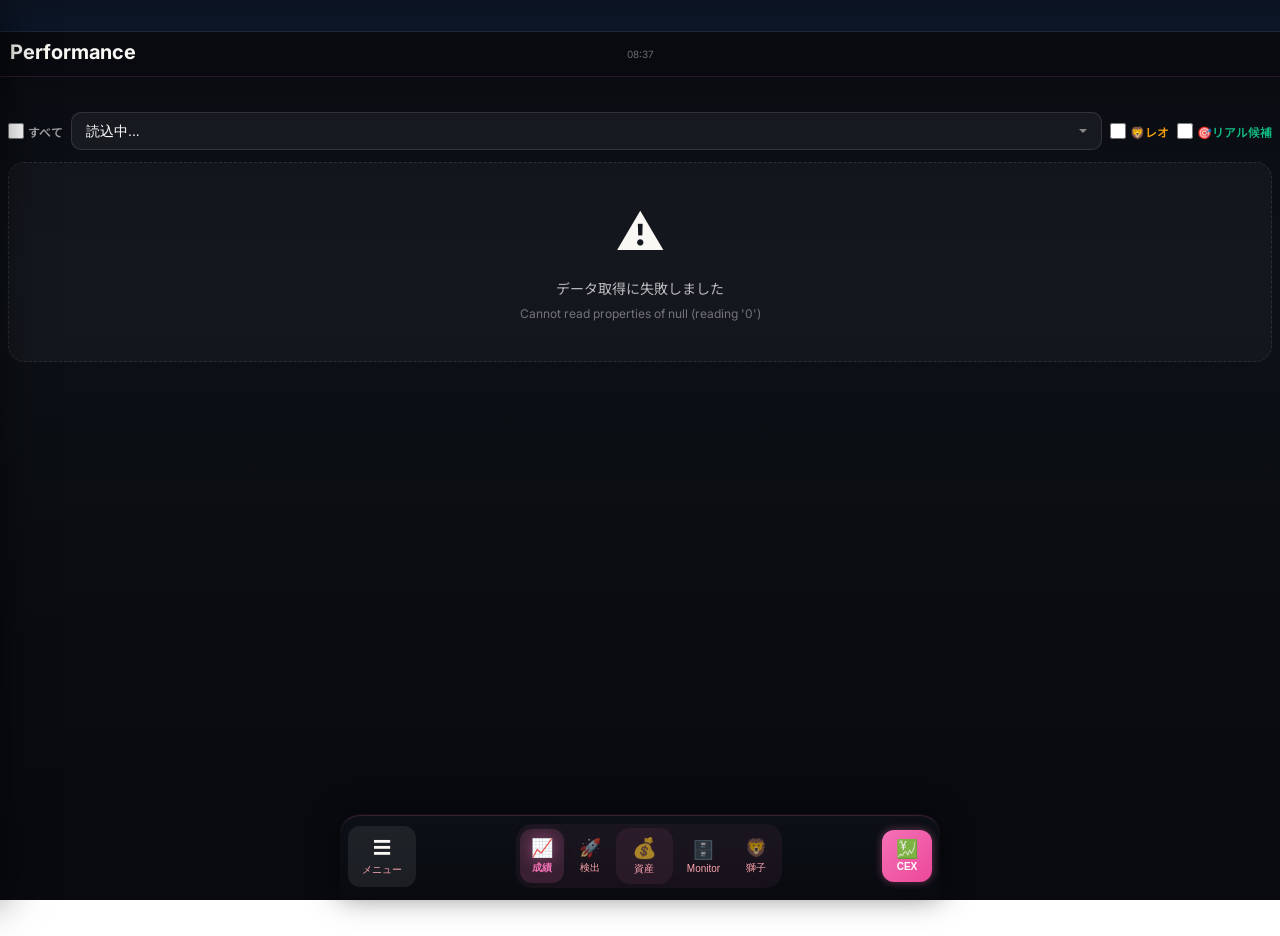
==== commit b4cc196d: "fix: restore correct index.html (was overwritten with old React build) kairos.html (9KB, loads vanil" ====
--- a/index.html
+++ b/index.html
@@ -1,6109 +1,230 @@
-﻿<!DOCTYPE html>
+<!DOCTYPE html>
 <html lang="ja">
 <head>
+<meta charset="UTF-8">
+<meta name="viewport" content="width=device-width, initial-scale=1.0, maximum-scale=1.0, user-scalable=no">
+<title>KAIROS - 仮想通貨投資分析</title>
+
+<!-- PWA Meta Tags -->
+<meta name="theme-color" content="#d4a853">
+<meta name="apple-mobile-web-app-capable" content="yes">
+<meta name="apple-mobile-web-app-status-bar-style" content="black-translucent">
+<meta name="apple-mobile-web-app-title" content="KAIROS">
+<meta name="description" content="AI駆動の仮想通貨投資分析アプリケーション">
+<meta name="mobile-web-app-capable" content="yes">
+
+<!-- PWA Manifest -->
+<link rel="manifest" href="manifest.json">
+
+<!-- Apple Touch Icons -->
+<link rel="apple-touch-icon" href="data:image/svg+xml,%3Csvg xmlns='http://www.w3.org/2000/svg' viewBox='0 0 100 100'%3E%3Crect fill='%23080a0f' width='100' height='100' rx='20'/%3E%3Ctext x='50' y='38' font-size='14' text-anchor='middle' fill='%23d4a853' font-weight='bold' font-family='Arial'%3EKAIROS%3C/text%3E%3Ctext x='50' y='70' font-size='36' text-anchor='middle' fill='%23d4a853'%3E%E2%9C%A8%3C/text%3E%3C/svg%3E">
 <script>
 window.kairosData = {
   "ticker": "BTC",
   "current_price": 87668.22,
   "analysis": {
     "header_ui": {
-      "rank_box": {
-        "core": {
-          "grade": "B",
-          "score": 60,
-          "color_code": "#4c7fd3",
-          "glow_effect": false
-        },
-        "satellite": {
-          "grade": "C",
-          "score": 50,
-          "color_code": "#8763d8",
-          "glow_effect": false
-        },
-        "grade": "C",
-        "score": 57,
-        "color_code": "#8664d3",
-        "glow_effect": false
-      },
-      "confidence_box": {
-        "core": {
-          "value": 0.53,
-          "label": "Medium",
-          "icon": "signal_medium"
-        },
-        "satellite": {
-          "value": 0.6,
-          "label": "Medium",
-          "icon": "signal_medium"
-        },
-        "value": 0.53,
-        "label": "Medium",
-        "icon": "signal_medium"
-      },
-      "price_pos_box": {
-        "value": 25,
-        "label": "Dip (Low)"
-      }
-    },
-    "score_bars": {
-      "short_term": {
-        "score": 50,
-        "action": "Neutral",
-        "recommendation": "Wait for Breakout"
-      },
-      "long_term": {
-        "score": 60,
-        "action": "Light Accumulate",
-        "recommendation": "DCA"
-      }
+      "rank_box": { "grade": "B", "score": 60 }
     },
     "breakdown": {
       "core": [
-        {
-          "category": "onchain",
-          "score": 70,
-          "weight": "40%",
-          "signal": "bullish",
-          "reason": "ONCHAIN: Strong bullish signal"
-        },
-        {
-          "category": "macro",
-          "score": 60,
-          "weight": "30%",
-          "signal": "bullish",
-          "reason": "MACRO: Mild bullish"
-        },
-        {
-          "category": "technical",
-          "score": 45,
-          "weight": "20%",
-          "signal": "bearish",
-          "reason": "TECHNICAL: Mild bearish"
-        },
-        {
-          "category": "sentiment",
-          "score": 50,
-          "weight": "10%",
-          "signal": "neutral",
-          "reason": "SENTIMENT: Neutral"
-        }
+        { "category": "onchain", "score": 70, "weight": "40%", "signal": "bullish" },
+        { "category": "macro", "score": 60, "weight": "30%", "signal": "bullish" },
+        { "category": "technical", "score": 45, "weight": "20%", "signal": "bearish" },
+        { "category": "sentiment", "score": 50, "weight": "10%", "signal": "neutral" }
       ],
       "satellite": [
-        {
-          "category": "technical",
-          "score": 50,
-          "weight": "50%",
-          "signal": "neutral",
-          "reason": "TECHNICAL: Price < SMA20, Price < SMA50, MACD bullish crossover"
-        },
-        {
-          "category": "whale",
-          "score": 50,
-          "weight": "30%",
-          "signal": "neutral",
-          "reason": "WHALE: RSI 44: Waiting for trend"
-        },
-        {
-          "category": "sentiment",
-          "score": 50,
-          "weight": "20%",
-          "signal": "neutral",
-          "reason": "SENTIMENT: F&G 50: Neutral"
-        }
+        { "category": "technical", "score": 50, "weight": "50%", "signal": "neutral" },
+        { "category": "whale", "score": 50, "weight": "30%", "signal": "neutral" },
+        { "category": "sentiment", "score": 50, "weight": "20%", "signal": "neutral" }
       ]
+    },
+    "market": {
+      "fear_greed_index": 26,
+      "btc_dominance": 58.5,
+      "total_market_cap": 2800000000000,
+      "market_score": 52,
+      "volume_24h": 150000000000
     }
   },
-  "trade_setup": {
-    "stop_loss": 83284.81,
-    "take_profit": 96435.04,
-    "risk_reward_ratio": 2.0
-  },
-  "meta": {
-    "time_horizon": "3y",
-    "time_horizon_label": "Cycle (3年)",
-    "available_sources": [
-      "intotheblock",
-      "twelvedata",
-      "selfcalc",
-      "fred",
-      "yfinance",
-      "feargreed",
-      "arkham",
-      "alternative",
-      "lunarcrush"
-    ],
-    "premium_sources": [],
-    "core_weights": {
-      "onchain": 0.4,
-      "macro": 0.3,
-      "technical": 0.2,
-      "sentiment": 0.1
-    },
-    "satellite_weights": {
-      "technical": 0.4,
-      "macro": 0.1,
-      "sentiment": 0.2,
-      "order_flow": 0.3
-    }
-  },
-  "data_timestamp": "2025-12-29T03:08:40.520141",
   "all_results": [
-    {
-      "ticker": "BTC",
-      "current_price": 87668.22,
-      "analysis": {
-        "header_ui": {
-          "rank_box": {
-            "core": {
-              "grade": "B",
-              "score": 60,
-              "color_code": "#4c7fd3",
-              "glow_effect": false
-            },
-            "satellite": {
-              "grade": "C",
-              "score": 50,
-              "color_code": "#8763d8",
-              "glow_effect": false
-            },
-            "grade": "C",
-            "score": 57,
-            "color_code": "#8664d3",
-            "glow_effect": false
-          },
-          "confidence_box": {
-            "core": {
-              "value": 0.53,
-              "label": "Medium",
-              "icon": "signal_medium"
-            },
-            "satellite": {
-              "value": 0.6,
-              "label": "Medium",
-              "icon": "signal_medium"
-            },
-            "value": 0.53,
-            "label": "Medium",
-            "icon": "signal_medium"
-          },
-          "price_pos_box": {
-            "value": 25,
-            "label": "Dip (Low)"
-          }
-        },
-        "score_bars": {
-          "short_term": {
-            "score": 50,
-            "action": "Neutral",
-            "recommendation": "Wait for Breakout"
-          },
-          "long_term": {
-            "score": 60,
-            "action": "Light Accumulate",
-            "recommendation": "DCA"
-          }
-        },
-        "breakdown": {
-          "core": [
-            {
-              "category": "onchain",
-              "score": 70,
-              "weight": "40%",
-              "signal": "bullish",
-              "reason": "ONCHAIN: Strong bullish signal"
-            },
-            {
-              "category": "macro",
-              "score": 60,
-              "weight": "30%",
-              "signal": "bullish",
-              "reason": "MACRO: Mild bullish"
-            },
-            {
-              "category": "technical",
-              "score": 45,
-              "weight": "20%",
-              "signal": "bearish",
-              "reason": "TECHNICAL: Mild bearish"
-            },
-            {
-              "category": "sentiment",
-              "score": 50,
-              "weight": "10%",
-              "signal": "neutral",
-              "reason": "SENTIMENT: Neutral"
-            }
-          ],
-          "satellite": [
-            {
-              "category": "technical",
-              "score": 50,
-              "weight": "50%",
-              "signal": "neutral",
-              "reason": "TECHNICAL: Price < SMA20, Price < SMA50, MACD bullish crossover"
-            },
-            {
-              "category": "whale",
-              "score": 50,
-              "weight": "30%",
-              "signal": "neutral",
-              "reason": "WHALE: RSI 44: Waiting for trend"
-            },
-            {
-              "category": "sentiment",
-              "score": 50,
-              "weight": "20%",
-              "signal": "neutral",
-              "reason": "SENTIMENT: F&G 50: Neutral"
-            }
-          ]
-        }
-      },
-      "trade_setup": {
-        "stop_loss": 83284.81,
-        "take_profit": 96435.04,
-        "risk_reward_ratio": 2.0
-      },
-      "meta": {
-        "time_horizon": "3y",
-        "time_horizon_label": "Cycle (3年)",
-        "available_sources": [
-          "intotheblock",
-          "twelvedata",
-          "selfcalc",
-          "fred",
-          "yfinance",
-          "feargreed",
-          "arkham",
-          "alternative",
-          "lunarcrush"
-        ],
-        "premium_sources": [],
-        "core_weights": {
-          "onchain": 0.4,
-          "macro": 0.3,
-          "technical": 0.2,
-          "sentiment": 0.1
-        },
-        "satellite_weights": {
-          "technical": 0.4,
-          "macro": 0.1,
-          "sentiment": 0.2,
-          "order_flow": 0.3
-        }
-      },
-      "data_timestamp": "2025-12-29T03:08:40.520141"
-    }
-  ],
-  "generated_at": "2025-12-29T03:08:40.522327"
+    { "ticker": "BTC", "current_price": 87668.22, "price_change_24h": 2.5, "grade": "B", "score": 60 },
+    { "ticker": "ETH", "current_price": 3245.00, "price_change_24h": -1.2, "grade": "B", "score": 58 },
+    { "ticker": "SOL", "current_price": 178.50, "price_change_24h": 4.8, "grade": "A", "score": 72 },
+    { "ticker": "XRP", "current_price": 2.15, "price_change_24h": 1.5, "grade": "C", "score": 48 },
+    { "ticker": "ADA", "current_price": 0.95, "price_change_24h": -0.8, "grade": "C", "score": 45 },
+    { "ticker": "DOGE", "current_price": 0.32, "price_change_24h": 3.2, "grade": "C", "score": 42 }
+  ]
 };
-
+window.KAIROS_ICON = "";
+
+// 早期テーマ・モード適用（フラッシュ防止）
+(function() {
+  try {
+    var settings = JSON.parse(localStorage.getItem('kairos_settings') || '{}');
+    var theme = settings.theme || 'kairos';
+    var mode = localStorage.getItem('kairosMode') || 'core';
+    document.documentElement.setAttribute('data-theme', theme);
+    document.documentElement.setAttribute('data-mode', mode);
+  } catch(e) {
+    document.documentElement.setAttribute('data-theme', 'kairos');
+    document.documentElement.setAttribute('data-mode', 'core');
+  }
+})();
 </script>
 
-
-
-
-
-  <meta charset="UTF-8" />
-  <meta name="viewport" content="width=device-width, initial-scale=1.0, viewport-fit=cover, user-scalable=no" />
-  <meta name="theme-color" content="#050505" />
-  <title>Money KAIROS AI</title>
-  <link rel="preconnect" href="https://fonts.googleapis.com">
-  <link rel="preconnect" href="https://fonts.gstatic.com" crossorigin>
-  <link href="https://fonts.googleapis.com/css2?family=Inter:wght@400;500;600;700&family=Noto+Sans+JP:wght@400;500;600;700&family=Space+Grotesk:wght@500;600;700&display=swap" rel="stylesheet">
-  <style>
-.gauge-bar{display:flex;align-items:center;gap:12px;width:100%}.gauge-bar--sm{gap:8px}.gauge-bar--lg{gap:16px}.gauge-bar__label{font-size:var(--text-sm);color:var(--text-secondary);min-width:36px;flex-shrink:0}.gauge-bar--sm .gauge-bar__label{font-size:var(--text-xs);min-width:30px}.gauge-bar__track{flex:1;height:8px;background:var(--surface-elevated);border-radius:4px;overflow:hidden}.gauge-bar--sm .gauge-bar__track{height:6px}.gauge-bar--lg .gauge-bar__track{height:10px}.gauge-bar__fill{height:100%;border-radius:4px;transition:width .6s ease-out}.gauge-bar__value{font-size:var(--text-sm);font-weight:600;color:var(--text-primary);min-width:42px;text-align:right;font-variant-numeric:tabular-nums}.gauge-bar--sm .gauge-bar__value{font-size:var(--text-xs);min-width:36px}.rank-badge{display:inline-flex;align-items:center;justify-content:center;font-weight:700;border-radius:6px}.rank-badge--sm{width:24px;height:24px;font-size:11px;border-radius:5px}.rank-badge--md{width:32px;height:32px;font-size:14px}.rank-badge--lg{width:44px;height:44px;font-size:18px;border-radius:8px}.rank-badge--S{background:var(--rank-s-bg);color:var(--rank-s-text);box-shadow:0 2px 12px var(--rank-s-glow)}.rank-badge--A{background:var(--rank-a-bg);color:var(--rank-a-text)}.rank-badge--B{background:var(--rank-b-bg);color:var(--rank-b-text)}.rank-badge--C{background:var(--rank-c-bg);color:var(--rank-c-text)}.rank-badge--D{background:var(--rank-d-bg);color:var(--rank-d-text)}.circular-gauge{position:relative;display:flex;flex-direction:column;align-items:center}.circular-gauge__track{fill:none;stroke:var(--surface-elevated)}.circular-gauge__fill{fill:none;transform:rotate(-90deg);transform-origin:center;transition:stroke-dashoffset .8s ease-out}.circular-gauge__content{position:absolute;top:50%;left:50%;transform:translate(-50%,-50%);display:flex;flex-direction:column;align-items:center}.circular-gauge__value{font-size:18px;font-weight:700;color:var(--text-primary);font-variant-numeric:tabular-nums}.circular-gauge__sub{font-size:10px;color:var(--text-tertiary)}.circular-gauge__label{margin-top:8px;font-size:var(--text-xs);color:var(--text-secondary)}.card{background:var(--glass-bg);backdrop-filter:blur(var(--glass-blur));-webkit-backdrop-filter:blur(var(--glass-blur));border-radius:20px;padding:20px;border:1px solid var(--glass-border);box-shadow:0 4px 24px #0000001a,inset 0 1px #ffffff0d}.card--clickable{cursor:pointer;transition:all .2s ease}.card--clickable:active{transform:scale(.98);background:#ffffff0d}.card--accent{border-color:#d4a8534d;box-shadow:0 4px 24px #0000001a,0 0 30px var(--accent-glow),inset 0 1px #ffffff0d}.section-header{display:flex;align-items:center;justify-content:space-between;margin-bottom:12px;padding:0 4px}.section-header__title{font-size:13px;font-weight:600;color:var(--text-secondary);letter-spacing:.02em}.section-header__action{font-size:12px;color:var(--accent-primary)}.bottom-nav{position:fixed;bottom:0;left:0;right:0;height:60px;width:100%;background:linear-gradient(180deg,rgba(20,20,25,0.95),rgba(10,10,15,1));backdrop-filter:blur(20px);-webkit-backdrop-filter:blur(20px);display:flex;justify-content:space-around;align-items:center;padding:8px 0;padding-bottom:max(8px,env(safe-area-inset-bottom));border-top:1px solid rgba(255,255,255,0.08);box-shadow:0 -4px 20px rgba(0,0,0,0.5);z-index:100}.nav-item{display:flex;flex-direction:column;align-items:center;justify-content:center;gap:2px;padding:8px 16px;background:transparent;border:none;border-radius:20px;cursor:pointer;transition:all .2s ease;-webkit-tap-highlight-color:transparent}.nav-item:active{transform:scale(.95)}.nav-item--active{background:#ffffff1a}.nav-item__icon{font-size:20px;opacity:.5;transition:all .2s ease}.nav-item--active .nav-item__icon{opacity:1}.nav-item__label{font-size:10px;font-weight:500;color:var(--text-secondary);transition:color .2s ease}.nav-item--active .nav-item__label{color:var(--accent);font-weight:600}.header{position:sticky;top:0;display:flex;align-items:center;justify-content:space-between;height:var(--header-height);padding:0 16px;background:var(--surface-nav);backdrop-filter:blur(20px);-webkit-backdrop-filter:blur(20px);border-bottom:1px solid var(--border-subtle);z-index:90}.header__left,.header__right{width:48px;display:flex;align-items:center}.header__right{justify-content:flex-end}.header__back{background:none;border:none;font-size:20px;color:var(--text-primary);cursor:pointer;padding:8px;margin:-8px;-webkit-tap-highlight-color:transparent}.header__title{font-size:17px;font-weight:600;color:var(--text-primary)}.change-indicator{font-weight:600;font-variant-numeric:tabular-nums}.change-indicator--md{font-size:14px}.change-indicator--sm{font-size:12px}.change-indicator--positive{color:var(--positive)}.change-indicator--negative{color:var(--negative)}.change-indicator--neutral{color:var(--text-tertiary)}.empty-state{display:flex;flex-direction:column;align-items:center;justify-content:center;padding:48px 24px;text-align:center}.empty-state__icon{font-size:48px;margin-bottom:16px;opacity:.5}.empty-state__title{font-size:16px;font-weight:600;color:var(--text-primary);margin-bottom:8px}.empty-state__description{font-size:14px;color:var(--text-secondary);max-width:240px}.loading{display:flex;flex-direction:column;align-items:center;justify-content:center;padding:48px;gap:16px}.loading__spinner{width:32px;height:32px;border:3px solid var(--surface-elevated);border-top-color:var(--accent-primary);border-radius:50%;animation:spin .8s linear infinite}@keyframes spin{to{transform:rotate(360deg)}}.loading__message{font-size:14px;color:var(--text-secondary)}.dual-gauge{display:flex;flex-direction:column;gap:12px}.dual-gauge--compact{gap:10px}.dual-gauge__item{display:flex;align-items:center;gap:12px}.dual-gauge__label{font-size:var(--text-xs);color:var(--text-tertiary);min-width:28px}.dual-gauge__bar{flex:1;height:6px;background:var(--surface-elevated);border-radius:3px;overflow:hidden}.dual-gauge__fill{height:100%;border-radius:3px;transition:width .6s ease-out}.dual-gauge__fill--short{background:var(--gauge-short)}.dual-gauge__fill--long{background:var(--gauge-long)}.dual-gauge__value{font-size:var(--text-sm);font-weight:600;color:var(--text-primary);min-width:40px;text-align:right;font-variant-numeric:tabular-nums}.dual-gauge--compact .dual-gauge__label{font-size:10px;min-width:24px}.dual-gauge--compact .dual-gauge__value{font-size:var(--text-xs);min-width:36px}.splash{position:fixed;inset:0;display:flex;flex-direction:column;align-items:center;justify-content:center;background:linear-gradient(180deg,#0a0a12,#0f1018,#0a0a12);animation:splash-fade-in .5s ease-out;transition:opacity .6s ease-out,filter .6s ease-out}.splash--fade-out{opacity:0;filter:blur(10px)}@keyframes splash-fade-in{0%{opacity:0}to{opacity:1}}.splash__content{display:flex;flex-direction:column;align-items:center;animation:splash-rise .8s ease-out .2s both}@keyframes splash-rise{0%{opacity:0;transform:translateY(20px)}to{opacity:1;transform:translateY(0)}}.splash__logo{width:120px;height:120px;display:flex;align-items:center;justify-content:center;margin-bottom:24px;border-radius:28px;overflow:hidden;box-shadow:0 8px 32px #0006}.splash__logo-img{width:100%;height:100%;object-fit:cover}.splash__logo-icon{font-size:56px;font-weight:300;color:var(--bg-primary);font-family:var(--font-display)}.splash__title{font-size:24px;font-weight:600;color:var(--text-primary);letter-spacing:.08em;margin-bottom:6px;font-family:var(--font-display)}.splash__subtitle{font-size:12px;font-weight:500;color:var(--text-tertiary);letter-spacing:.3em;text-transform:uppercase}.splash__footer{position:absolute;bottom:60px;animation:splash-fade-in .8s ease-out .6s both}.splash__tagline{font-size:12px;color:var(--text-tertiary);letter-spacing:.05em}.home{min-height:100vh;padding-bottom:120px}.home__content{padding:0 16px 24px;display:flex;flex-direction:column;gap:16px}.home-header{display:flex;align-items:center;justify-content:space-between;padding:20px 20px 16px}.home-header__title{font-size:24px;font-weight:700;color:var(--text-primary)}.stats-grid{display:grid;grid-template-columns:1fr 1fr;gap:12px}.stat-card{padding:18px;display:flex;flex-direction:column;gap:8px}.stat-card__label{font-size:11px;font-weight:600;color:var(--text-secondary);text-transform:uppercase;letter-spacing:.05em}.stat-card__value{font-family:var(--font-number);font-size:26px;font-weight:700;color:var(--text-primary);font-variant-numeric:tabular-nums;letter-spacing:-.02em}.stat-card__value--positive{color:var(--positive);text-shadow:0 0 20px var(--positive-glow)}.stat-card__value--negative{color:var(--negative);text-shadow:0 0 20px var(--negative-glow)}.stat-card__sub{font-size:11px;color:var(--text-secondary);font-variant-numeric:tabular-nums}.stat-card__gauge{margin:4px 0}.chart-card{padding:16px}.chart-card__header{display:flex;justify-content:space-between;align-items:center;margin-bottom:12px}.chart-card__title{font-size:14px;font-weight:600;color:var(--text-primary)}.chart-card__periods{display:flex;gap:4px}.chart-card__period{padding:5px 10px;background:transparent;border:none;border-radius:6px;font-size:11px;font-weight:500;color:var(--text-secondary);cursor:pointer;transition:all .15s ease}.chart-card__period--active{background:var(--accent);color:var(--bg-primary)}.chart-card__graph{height:120px;margin-bottom:12px}.chart__svg{width:100%;height:100%}.chart-card__legend{display:flex;justify-content:center;gap:16px}.chart-card__legend-item{display:flex;align-items:center;gap:6px}.chart-card__legend-dot{width:8px;height:8px;border-radius:50%}.chart-card__legend-label{font-size:11px;color:var(--text-secondary)}.progress-card{padding:20px;cursor:pointer;transition:transform .15s ease}.progress-card:active{transform:scale(.98)}.progress-card__header{display:flex;justify-content:space-between;align-items:center;margin-bottom:14px}.progress-card__title{font-size:13px;font-weight:600;color:var(--text-primary)}.progress-card__percent{font-family:var(--font-number);font-size:28px;font-weight:700;color:var(--accent);letter-spacing:-.02em}.progress-card__bar{height:8px;background:#ffffff1a;border-radius:4px;overflow:hidden;margin-bottom:14px}.progress-card__bar-fill{height:100%;background:var(--accent);border-radius:4px;transition:width .6s ease-out;box-shadow:0 0 12px var(--accent-glow)}.progress-card__footer{display:flex;justify-content:space-between;align-items:center}.progress-card__amount{font-family:var(--font-number);font-size:14px;font-weight:600;color:var(--text-primary);font-variant-numeric:tabular-nums}.progress-card__next{font-size:11px;color:var(--text-secondary)}.progress-card__allocation{display:flex;gap:12px;margin-top:14px;padding-top:14px;border-top:1px solid var(--glass-border)}.progress-card__target{display:flex;align-items:center;gap:6px}.progress-card__target--disabled{opacity:.4}.progress-card__target-dot{width:8px;height:8px;border-radius:50%}.progress-card__target-symbol{font-size:12px;font-weight:600;color:var(--text-primary)}.progress-card__target-percent{font-family:var(--font-number);font-size:12px;font-weight:500;color:var(--text-secondary)}.progress-card__title-row{display:flex;align-items:center;gap:10px}.progress-card__status{font-size:10px;font-weight:500;color:var(--text-secondary)}.progress-card__status--active{color:var(--positive)}.fire-card{padding:20px;cursor:pointer;transition:transform .15s ease;border-color:#d4a8534d;box-shadow:0 0 30px var(--accent-glow)}.fire-card:active{transform:scale(.98)}.fire-card__header{display:flex;justify-content:space-between;align-items:center;margin-bottom:14px}.fire-card__title{font-size:14px;font-weight:700;color:var(--accent);letter-spacing:.02em}.fire-card__arrow{font-size:18px;color:var(--accent)}.fire-card__bar{height:8px;background:#ffffff1a;border-radius:4px;overflow:hidden;margin-bottom:14px}.fire-card__bar-fill{height:100%;background:var(--accent);border-radius:4px;transition:width .6s ease-out;box-shadow:0 0 12px var(--accent-glow)}.fire-card__footer{display:flex;justify-content:space-between;align-items:center}.fire-card__amount{font-family:var(--font-number);font-size:15px;font-weight:600;color:var(--text-primary);font-variant-numeric:tabular-nums}.fire-card__percent{font-family:var(--font-number);font-size:22px;font-weight:700;color:var(--accent);letter-spacing:-.02em}.currencies{min-height:100vh;padding-bottom:calc(var(--nav-height) + 32px)}.currencies__header{padding:20px 20px 16px}.currencies__title{font-size:var(--text-xl);font-weight:600;color:var(--text-primary)}.currencies__content{padding:0 16px;display:flex;flex-direction:column;gap:20px}.currencies__section{display:flex;flex-direction:column;gap:10px}.currencies__section-header{display:flex;justify-content:space-between;align-items:center;padding:0 4px}.currencies__section-title{font-size:var(--text-sm);font-weight:600;color:var(--text-secondary)}.currencies__section-count{font-size:var(--text-sm);color:var(--text-tertiary)}.currencies__list-card{padding:8px 0}.currency-item{display:flex;align-items:center;gap:14px;padding:14px 16px;cursor:pointer;transition:background-color .15s ease;border-bottom:1px solid var(--border-subtle)}.currency-item:last-child{border-bottom:none}.currency-item:active{background:var(--surface-elevated)}.currency-item__icon{width:44px;height:44px;display:flex;align-items:center;justify-content:center;background:var(--surface-elevated);border-radius:50%;font-size:20px;color:var(--text-primary);flex-shrink:0}.currency-item__info{flex:1;display:flex;flex-direction:column;gap:4px;min-width:0}.currency-item__name{font-size:var(--text-base);font-weight:600;color:var(--text-primary)}.currency-item__invested{font-size:var(--text-sm);color:var(--text-secondary);font-variant-numeric:tabular-nums}.currency-item__invested--none{color:var(--text-tertiary)}.currency-item__right{display:flex;align-items:center;gap:12px}.currency-item__dash{font-size:var(--text-sm);color:var(--text-tertiary);min-width:50px;text-align:right}.currencies__add-btn{width:100%;padding:16px;background:transparent;border:2px dashed var(--border-medium);border-radius:14px;font-size:var(--text-base);font-weight:500;color:var(--text-tertiary);cursor:pointer;transition:all .15s ease}.currencies__add-btn:hover{border-color:var(--accent-primary);color:var(--accent-primary)}.currencies__add-btn:active{background:var(--surface-card)}.add-currency{min-height:100vh;padding-bottom:32px}.add-currency__content{padding:16px;display:flex;flex-direction:column;gap:20px}.add-currency__search{margin-bottom:8px}.add-currency__search-input{width:100%;padding:14px 16px;background:var(--surface-card);border:1px solid var(--border-subtle);border-radius:12px;font-size:var(--text-base);color:var(--text-primary);outline:none;transition:border-color .15s ease}.add-currency__search-input:focus{border-color:var(--accent-primary)}.add-currency__search-input::placeholder{color:var(--text-tertiary)}.add-currency__section{display:flex;flex-direction:column;gap:8px}.add-currency__section-title{font-size:var(--text-base);font-weight:600;color:var(--text-primary);margin:0}.add-currency__section-desc{font-size:var(--text-xs);color:var(--text-tertiary);margin:0 0 4px}.add-currency__list{padding:8px 0}.add-currency__empty{text-align:center;padding:20px;font-size:var(--text-sm);color:var(--text-tertiary)}.currency-row{display:flex;align-items:center;gap:12px;padding:12px 16px;cursor:pointer;transition:background-color .15s ease;border-bottom:1px solid var(--border-subtle)}.currency-row:last-child{border-bottom:none}.currency-row:active{background:var(--surface-elevated)}.currency-row__icon{width:40px;height:40px;display:flex;align-items:center;justify-content:center;background:var(--surface-elevated);border-radius:50%;font-size:18px}.currency-row__info{flex:1;display:flex;flex-direction:column;gap:2px}.currency-row__symbol{font-size:var(--text-base);font-weight:600;color:var(--text-primary)}.currency-row__name{font-size:var(--text-xs);color:var(--text-tertiary)}.currency-row__add{width:32px;height:32px;display:flex;align-items:center;justify-content:center;background:var(--accent-primary);border:none;border-radius:8px;font-size:16px;color:#fff;cursor:pointer;transition:opacity .15s ease}.currency-row__add:active{opacity:.8}.detail{min-height:100vh;padding-bottom:120px}.detail__sticky-header--compact{position:sticky;top:0;background:#050505e6;backdrop-filter:blur(20px);-webkit-backdrop-filter:blur(20px);z-index:50;padding-bottom:8px;border-bottom:1px solid var(--glass-border)}.detail__nav-compact{display:flex;align-items:baseline;gap:8px;padding:10px 20px 6px}.detail__currency-name-compact{font-family:var(--font-display);font-size:20px;font-weight:700;color:var(--text-primary)}.detail__currency-subname{font-size:12px;color:var(--text-secondary)}.detail__metrics-bar-compact{display:flex;justify-content:space-between;padding:0 20px;gap:8px}.detail__metric-block-compact{flex:1;display:flex;flex-direction:column;align-items:center;gap:2px;padding:6px;background:var(--glass-bg);border:1px solid var(--glass-border);border-radius:10px}.detail__metric-label-compact{font-size:9px;font-weight:500;color:var(--text-secondary);text-transform:uppercase;letter-spacing:.03em}.detail__metric-value-compact{font-family:var(--font-number);font-size:16px;font-weight:700;color:var(--text-primary)}.detail__gauges-compact{padding:6px 20px 0;display:flex;flex-direction:column;gap:2px}.detail__gauge-row-compact{display:flex;align-items:center;gap:8px}.detail__gauge-label-compact{width:28px;font-size:10px;font-weight:500;color:var(--text-secondary)}.detail__gauge-bar-compact{flex:1;height:6px}.detail__gauge-bar-compact .gauge-bar{height:6px;border-radius:3px}.detail__gauge-value-compact{width:32px;font-family:var(--font-number);font-size:11px;font-weight:600;color:var(--text-primary);text-align:right}.detail__sticky-header{position:sticky;top:0;background:#050505d9;backdrop-filter:blur(20px);-webkit-backdrop-filter:blur(20px);z-index:50;padding-bottom:16px;border-bottom:1px solid var(--glass-border)}.detail__nav{display:flex;align-items:center;justify-content:space-between;padding:16px 20px}.detail__back{width:40px;height:40px;display:flex;align-items:center;justify-content:center;background:var(--glass-bg);border:1px solid var(--glass-border);border-radius:12px;font-size:18px;color:var(--text-primary);cursor:pointer;transition:all .2s ease}.detail__back:active{transform:scale(.95)}.detail__currency-name{font-family:var(--font-display);font-size:18px;font-weight:600;color:var(--text-primary)}.detail__metrics-bar{display:flex;justify-content:space-between;padding:0 20px;gap:10px}.detail__metric-block{flex:1;display:flex;flex-direction:column;align-items:center;gap:6px;padding:12px 8px;background:var(--glass-bg);border:1px solid var(--glass-border);border-radius:14px}.detail__metric-label{font-size:10px;font-weight:500;color:var(--text-secondary);text-transform:uppercase;letter-spacing:.05em}.detail__metric-value{font-family:var(--font-number);font-size:22px;font-weight:700;color:var(--text-primary)}.detail__gauges{padding:14px 20px 0;display:flex;flex-direction:column;gap:10px}.detail__gauge-row{display:flex;align-items:center;gap:12px}.detail__gauge-label{font-size:11px;font-weight:500;color:var(--text-secondary);width:28px}.detail__gauge-bar{flex:1}.detail__gauge-value{font-family:var(--font-number);font-size:14px;font-weight:600;color:var(--text-primary);width:40px;text-align:right}.detail__content{padding:20px;display:flex;flex-direction:column;gap:16px}.price-section{text-align:center;padding:8px 0 16px}.price-section__main{display:flex;align-items:baseline;justify-content:center;gap:12px;margin-bottom:8px}.price-section__jpy{font-family:var(--font-number);font-size:36px;font-weight:700;color:var(--text-primary);letter-spacing:-.02em}.price-section__change{font-family:var(--font-number);font-size:18px;font-weight:600;display:flex;align-items:baseline;gap:4px}.price-section__change--positive{color:var(--positive)}.price-section__change--negative{color:var(--negative)}.price-section__period{font-size:12px;font-weight:500;opacity:.7}.price-section__sub{display:flex;align-items:center;justify-content:center;gap:16px}.price-section__usd{font-family:var(--font-number);font-size:14px;color:var(--text-secondary)}.price-section__ath{font-family:var(--font-number);font-size:13px;color:var(--negative);padding:2px 8px;background:#f8717126;border-radius:6px}.price-section__ath--positive{color:var(--positive);background:#10b98126}.detail__chart-card{padding:16px}.detail__chart-header{display:flex;justify-content:space-between;align-items:center;margin-bottom:12px}.detail__chart-title{font-size:13px;font-weight:600;color:var(--text-primary)}.detail__chart-periods{display:flex;gap:4px}.detail__chart-period{padding:6px 12px;background:transparent;border:none;border-radius:8px;font-size:11px;font-weight:600;color:var(--text-secondary);cursor:pointer;transition:all .15s ease}.detail__chart-period--active{background:var(--accent);color:var(--bg-primary)}.detail__chart-placeholder{height:120px;margin-bottom:12px}.detail__chart-svg{width:100%;height:100%}.detail__chart-levels{display:flex;justify-content:space-between;padding-top:8px;border-top:1px solid var(--glass-border)}.detail__chart-level{font-size:11px;font-weight:500}.detail__chart-level--support{color:var(--positive)}.detail__chart-level--resistance{color:var(--negative)}.indicators-section{margin-top:4px}.indicators-section__header{display:flex;justify-content:space-between;align-items:center;margin-bottom:12px;padding:0 4px}.indicators-section__title{font-size:14px;font-weight:600;color:var(--text-primary)}.indicators-section__hint{font-size:11px;color:var(--text-secondary);opacity:.7}.indicators-grid{display:grid;grid-template-columns:repeat(3,1fr);gap:10px}.indicator-card{position:relative;padding:14px 12px 28px;display:flex;flex-direction:column;align-items:center;gap:4px;text-align:center;cursor:pointer;transition:all .15s ease}.indicator-card:active{transform:scale(.97)}.indicator-card__label{font-size:10px;font-weight:600;color:var(--text-secondary);text-transform:uppercase;letter-spacing:.05em}.indicator-card__value{font-family:var(--font-number);font-size:24px;font-weight:700;letter-spacing:-.02em}.indicator-card__status{font-size:10px;font-weight:500;color:var(--text-secondary)}.indicator-card__help{position:absolute;top:8px;right:8px;width:16px;height:16px;display:flex;align-items:center;justify-content:center;background:#ffffff1a;border-radius:50%;font-size:10px;font-weight:600;color:var(--text-secondary)}.indicator-card--buy{background:#10b9811f!important;border-color:#10b98159!important}.indicator-card--buy .indicator-card__value,.indicator-card--buy .indicator-card__status{color:var(--positive)!important}.indicator-card--sell{background:#f871711f!important;border-color:#f8717159!important}.indicator-card--sell .indicator-card__value,.indicator-card--sell .indicator-card__status{color:var(--negative)!important}.indicator-card__signal{position:absolute;bottom:6px;left:50%;transform:translate(-50%);padding:2px 8px;border-radius:4px;font-size:9px;font-weight:700;letter-spacing:.05em}.indicator-card__signal--buy{background:var(--positive);color:#fff}.indicator-card__signal--sell{background:var(--negative);color:#fff}.indicator-card__signal--neutral{background:#94a3b84d;color:var(--text-secondary)}.indicator-card--buy{background:#10b98126!important;border-color:#10b98166!important;box-shadow:0 0 20px #10b98126,inset 0 1px #10b98133}.indicator-card--buy:before{content:"📈";position:absolute;top:6px;left:8px;font-size:10px}.indicator-card--sell{background:#f8717126!important;border-color:#f8717166!important;box-shadow:0 0 20px #f8717126,inset 0 1px #f8717133}.indicator-card--sell:before{content:"📉";position:absolute;top:6px;left:8px;font-size:10px}.oi-card.indicator-card--buy{background:#10b9811f!important;border-color:#10b98159!important}.oi-card.indicator-card--sell{background:#f871711f!important;border-color:#f8717159!important}.oi-card{position:relative;display:flex;justify-content:space-between;align-items:center;padding:16px 20px;cursor:pointer;transition:all .15s ease}.oi-card:active{transform:scale(.98)}.oi-card__left{display:flex;flex-direction:column;gap:4px}.oi-card__label{font-size:11px;font-weight:600;color:var(--text-secondary);text-transform:uppercase;letter-spacing:.05em}.oi-card__value{font-family:var(--font-number);font-size:22px;font-weight:700;color:var(--text-primary)}.oi-card__right{display:flex;align-items:baseline;gap:6px}.oi-card__change{font-family:var(--font-number);font-size:18px;font-weight:700}.oi-card__change--positive{color:var(--positive)}.oi-card__change--negative{color:var(--negative)}.oi-card__period{font-size:11px;color:var(--text-secondary)}.oi-card__help{position:absolute;top:12px;right:12px;width:18px;height:18px;display:flex;align-items:center;justify-content:center;background:#ffffff1a;border-radius:50%;font-size:11px;font-weight:600;color:var(--text-secondary)}.oi-card--buy{background:#10b9811f!important;border-color:#10b98159!important}.oi-card--sell{background:#f871711f!important;border-color:#f8717159!important}.oi-card__signal{position:absolute;bottom:12px;right:12px;padding:3px 10px;border-radius:6px;font-size:11px;font-weight:700}.oi-card__signal--buy{background:var(--positive);color:#fff}.oi-card__signal--sell{background:var(--negative);color:#fff}.oi-card__signal--neutral{background:#94a3b84d;color:var(--text-secondary)}.fundamentals-card{padding:16px}.fundamentals-row{display:flex;justify-content:space-between;align-items:center;padding:10px 0;border-bottom:1px solid var(--glass-border)}.fundamentals-row:last-child{border-bottom:none}.fundamentals-label{font-size:13px;color:var(--text-secondary)}.fundamentals-value{font-family:var(--font-number);font-size:14px;font-weight:600;color:var(--text-primary);display:flex;align-items:center;gap:8px}.fundamentals-rank{font-size:11px;font-weight:600;color:var(--accent);padding:2px 6px;background:var(--glass-bg);border:1px solid var(--glass-border);border-radius:4px}.detail__stats-grid{display:grid;grid-template-columns:1fr 1fr;gap:10px}.detail__stat-card{padding:16px;display:flex;flex-direction:column;gap:6px}.detail__stat-label{font-size:11px;font-weight:600;color:var(--text-secondary);text-transform:uppercase;letter-spacing:.05em}.detail__stat-value{font-family:var(--font-number);font-size:22px;font-weight:700;color:var(--text-primary);letter-spacing:-.02em}.detail__stat-sub{font-size:11px;color:var(--text-secondary)}.detail__invest-btn{width:100%;padding:18px;background:var(--accent);border:none;border-radius:16px;font-family:var(--font-display);font-size:16px;font-weight:700;color:var(--bg-primary);cursor:pointer;transition:all .2s ease;box-shadow:0 4px 20px var(--accent-glow)}.detail__invest-btn:active{transform:scale(.98)}.news-section{margin-top:8px}.news-section__header{display:flex;justify-content:space-between;align-items:center;margin-bottom:12px;padding:0 4px}.news-section__title{font-size:14px;font-weight:600;color:var(--text-primary)}.news-section__more{font-size:12px;font-weight:500;color:var(--accent);background:none;border:none;cursor:pointer}.news-list{padding:8px 0}.news-item{padding:14px 16px;border-bottom:1px solid var(--glass-border);cursor:pointer;transition:background .15s ease}.news-item:last-child{border-bottom:none}.news-item:active{background:#ffffff08}.news-item__content{display:flex;align-items:flex-start;gap:10px;margin-bottom:6px}.news-item__sentiment{width:8px;height:8px;border-radius:50%;flex-shrink:0;margin-top:5px}.news-item__sentiment--positive{background:var(--positive);box-shadow:0 0 8px var(--positive-glow)}.news-item__sentiment--negative{background:var(--negative);box-shadow:0 0 8px var(--negative-glow)}.news-item__sentiment--neutral{background:var(--neutral)}.news-item__title{font-size:14px;font-weight:500;color:var(--text-primary);line-height:1.4}.news-item__meta{display:flex;gap:12px;padding-left:18px}.news-item__source{font-size:11px;color:var(--text-secondary)}.news-item__time{font-size:11px;color:var(--text-secondary);opacity:.7}.detail__history{margin-top:8px}.detail__history-toggle{width:100%;display:flex;justify-content:space-between;align-items:center;padding:16px 20px;background:var(--glass-bg);border:1px solid var(--glass-border);border-radius:14px;font-size:14px;font-weight:500;color:var(--text-primary);cursor:pointer;transition:all .15s ease}.detail__history-toggle:active{transform:scale(.98)}.detail__history-arrow{font-size:10px;color:var(--text-secondary)}.detail__history-list{margin-top:10px;padding:8px 0}.detail__history-item{display:flex;justify-content:space-between;padding:14px 16px;border-bottom:1px solid var(--glass-border)}.detail__history-item:last-child{border-bottom:none}.detail__history-left{display:flex;flex-direction:column;gap:4px}.detail__history-date{font-size:14px;font-weight:500;color:var(--text-primary)}.detail__history-qty{font-family:var(--font-number);font-size:12px;color:var(--text-secondary)}.detail__history-right{display:flex;flex-direction:column;align-items:flex-end;gap:4px}.detail__history-amount{font-family:var(--font-number);font-size:14px;font-weight:600;color:var(--text-primary)}.detail__history-price{font-family:var(--font-number);font-size:11px;color:var(--text-secondary)}.invest-modal-overlay{position:fixed;inset:0;background:#000c;display:flex;align-items:flex-end;justify-content:center;z-index:1000;animation:modal-fade-in .2s ease-out}.invest-modal{background:#141419f2;backdrop-filter:blur(24px);-webkit-backdrop-filter:blur(24px);border-radius:24px 24px 0 0;border:1px solid var(--glass-border);border-bottom:none;padding:24px;width:100%;max-width:500px;animation:modal-slide-up .3s ease-out}@keyframes modal-slide-up{0%{transform:translateY(100%)}to{transform:translateY(0)}}.invest-modal__title{font-family:var(--font-display);font-size:18px;font-weight:600;color:var(--text-primary);text-align:center;margin-bottom:24px}.invest-modal__presets{display:grid;grid-template-columns:repeat(2,1fr);gap:10px;margin-bottom:20px}.invest-modal__preset{padding:14px;background:var(--glass-bg);border:1px solid var(--glass-border);border-radius:12px;font-family:var(--font-number);font-size:15px;font-weight:600;color:var(--text-primary);cursor:pointer;transition:all .15s ease}.invest-modal__preset--active{border-color:var(--accent);background:#d4a8531a}.invest-modal__custom{margin-bottom:20px}.invest-modal__label{display:block;font-size:12px;font-weight:500;color:var(--text-secondary);margin-bottom:8px}.invest-modal__input-wrapper{display:flex;align-items:center;background:var(--glass-bg);border:1px solid var(--glass-border);border-radius:12px;padding:0 14px}.invest-modal__input-prefix{font-size:15px;color:var(--text-secondary)}.invest-modal__input{flex:1;background:transparent;border:none;padding:14px 8px;font-family:var(--font-number);font-size:15px;color:var(--text-primary);outline:none}.invest-modal__input::placeholder{color:var(--text-secondary);opacity:.5}.invest-modal__summary{display:flex;justify-content:space-between;align-items:center;padding:16px;background:var(--glass-bg);border:1px solid var(--glass-border);border-radius:12px;margin-bottom:20px}.invest-modal__summary-label{font-size:13px;color:var(--text-secondary)}.invest-modal__summary-value{font-family:var(--font-number);font-size:24px;font-weight:700;color:var(--text-primary)}.invest-modal__actions{display:flex;gap:12px}.invest-modal__btn{flex:1;padding:16px;border:none;border-radius:14px;font-family:var(--font-display);font-size:15px;font-weight:600;cursor:pointer;transition:all .15s ease}.invest-modal__btn:disabled{opacity:.5;cursor:not-allowed}.invest-modal__btn--cancel{background:var(--glass-bg);border:1px solid var(--glass-border);color:var(--text-secondary)}.invest-modal__btn--invest{background:var(--accent);color:var(--bg-primary)}.help-modal-overlay{position:fixed;inset:0;background:#000000d9;display:flex;align-items:center;justify-content:center;padding:24px;z-index:1000;animation:modal-fade-in .2s ease-out}.help-modal{background:#19191efa;backdrop-filter:blur(24px);-webkit-backdrop-filter:blur(24px);border-radius:24px;border:1px solid var(--glass-border);padding:24px;width:100%;max-width:360px;max-height:80vh;overflow-y:auto;animation:help-modal-pop .3s ease-out}@keyframes help-modal-pop{0%{opacity:0;transform:scale(.9)}to{opacity:1;transform:scale(1)}}.help-modal__header{display:flex;justify-content:space-between;align-items:flex-start;margin-bottom:20px}.help-modal__title{font-family:var(--font-display);font-size:18px;font-weight:700;color:var(--text-primary);line-height:1.3;flex:1;padding-right:16px}.help-modal__close{width:32px;height:32px;display:flex;align-items:center;justify-content:center;background:#ffffff1a;border:none;border-radius:50%;font-size:14px;color:var(--text-secondary);cursor:pointer;flex-shrink:0}.help-modal__content{display:flex;flex-direction:column;gap:20px}.help-modal__section{display:flex;flex-direction:column;gap:8px}.help-modal__section-title{font-size:13px;font-weight:600;color:var(--accent)}.help-modal__text{font-size:14px;line-height:1.6;color:var(--text-primary)}.help-modal__text--pre{white-space:pre-line;font-size:13px;background:#ffffff08;padding:12px;border-radius:10px;border:1px solid var(--glass-border)}.help-modal__signals{display:flex;flex-direction:column;gap:10px}.help-modal__signal{padding:12px;border-radius:12px}.help-modal__signal--bullish{background:#10b9811a;border:1px solid rgba(16,185,129,.2)}.help-modal__signal--bearish{background:#f871711a;border:1px solid rgba(248,113,113,.2)}.help-modal__signal-label{display:block;font-size:12px;font-weight:600;margin-bottom:6px}.help-modal__signal--bullish .help-modal__signal-label{color:var(--positive)}.help-modal__signal--bearish .help-modal__signal-label{color:var(--negative)}.help-modal__signal-text{font-size:13px;line-height:1.5;color:var(--text-primary);margin:0}.help-modal__current{background:linear-gradient(135deg,#d4a8531a,#d4a8530d);border:1px solid rgba(212,168,83,.3);border-radius:12px;padding:14px;margin-bottom:16px}.help-modal__current-header{display:flex;justify-content:space-between;align-items:center;margin-bottom:10px}.help-modal__current-label{font-size:11px;font-weight:600;color:var(--accent);text-transform:uppercase;letter-spacing:.5px}.help-modal__current-status{font-size:14px;font-weight:700}.help-modal__ai-analysis{display:flex;gap:10px;padding:12px;background:#0000004d;border-radius:10px}.help-modal__ai-icon{font-size:20px;flex-shrink:0}.help-modal__ai-text{font-size:12px;line-height:1.6;color:var(--text-secondary)}.market-dashboard{min-height:100vh;padding-bottom:120px}.analysis__header{padding:20px 20px 16px;display:flex;justify-content:space-between;align-items:center}.analysis__title{font-family:var(--font-display);font-size:24px;font-weight:700;color:var(--text-primary)}.analysis__update{display:flex;align-items:center;gap:8px}.analysis__update-time{font-size:11px;color:var(--text-secondary)}.analysis__refresh-btn{width:28px;height:28px;display:flex;align-items:center;justify-content:center;background:var(--glass-bg);border:1px solid var(--glass-border);border-radius:8px;color:var(--text-primary);font-size:16px;cursor:pointer;transition:all .2s ease}.analysis__refresh-btn:hover{background:#ffffff1a}.analysis__refresh-btn:disabled{opacity:.5;cursor:not-allowed}.analysis__refresh-btn--spinning{animation:spin .8s linear infinite}@keyframes spin{0%{transform:rotate(0)}to{transform:rotate(360deg)}}.analysis__content{padding:0 16px;display:flex;flex-direction:column;gap:16px}.fear-greed-card{padding:24px 20px}.fear-greed{display:flex;flex-direction:column;align-items:center;gap:16px}.fear-greed__meter{width:200px;height:110px}.fear-greed__svg{width:100%;height:100%}.fear-greed__info{display:flex;flex-direction:column;align-items:center;gap:4px}.fear-greed__value{font-family:var(--font-number);font-size:48px;font-weight:700;letter-spacing:-.02em}.fear-greed__label{font-size:16px;font-weight:600;color:var(--text-primary)}.fear-greed__change{font-size:13px;font-weight:500}.fear-greed__change--positive{color:var(--positive)}.fear-greed__change--negative{color:var(--negative)}.fear-greed__main{display:flex;flex-direction:column;align-items:center;gap:16px}.fear-greed__history{width:100%;margin-top:16px;padding-top:16px;border-top:1px solid var(--glass-border)}.fear-greed__history-header{display:flex;justify-content:space-between;align-items:center;margin-bottom:8px}.fear-greed__history-label{font-size:11px;font-weight:500;color:var(--text-secondary)}.fear-greed__history-range{font-family:var(--font-number);font-size:11px;color:var(--text-secondary)}.fear-greed__chart{height:50px}.sparkline{width:100%;height:100%}.summary-card{padding:16px 20px;border-left:3px solid var(--accent)}.summary-card__header{display:flex;align-items:center;gap:8px;margin-bottom:10px}.summary-card__icon{font-size:16px}.summary-card__title{font-size:13px;font-weight:600;color:var(--text-primary);flex:1}.summary-card__sentiment{font-size:12px;font-weight:600}.summary-card__comment{font-size:13px;line-height:1.6;color:var(--text-secondary);margin:0}.market-stats{display:grid;grid-template-columns:repeat(3,1fr);gap:10px}.market-stat-card{padding:14px 12px;display:flex;flex-direction:column;align-items:center;gap:4px;text-align:center}.market-stat-card__label{font-size:10px;font-weight:600;color:var(--text-secondary);text-transform:uppercase;letter-spacing:.03em}.market-stat-card__value{font-family:var(--font-number);font-size:18px;font-weight:700;color:var(--text-primary)}.market-stat-card__change{font-family:var(--font-number);font-size:11px;font-weight:500}.market-stat-card__change--neutral{color:var(--text-secondary)}.market-stat-card--with-chart{padding:12px}.market-stat-card--with-chart .market-stat-card__value{font-size:16px;margin-bottom:6px}.market-stat-card__top{display:flex;justify-content:space-between;align-items:center;margin-bottom:4px}.market-stat-card__top .market-stat-card__label{margin-bottom:0}.market-stat-card__top .market-stat-card__change{font-size:10px}.market-stat-card__chart{height:32px;margin-top:4px}.market-stat-card__sub{font-size:10px;color:var(--text-secondary)}.onchain-section{margin-top:8px}.onchain-grid{display:grid;grid-template-columns:1fr 1fr;gap:10px}.onchain-card{padding:14px}.onchain-card--wide{grid-column:span 2}.onchain-card__header{display:flex;align-items:center;gap:6px;margin-bottom:10px}.onchain-card__icon{font-size:14px}.onchain-card__title{font-size:11px;font-weight:600;color:var(--text-secondary)}.onchain-card__content{display:flex;justify-content:space-between;align-items:baseline;margin-bottom:8px}.onchain-card__value{font-family:var(--font-number);font-size:18px;font-weight:700;color:var(--text-primary)}.onchain-card__change{font-size:12px;font-weight:600}.onchain-card__change--positive{color:var(--positive)}.onchain-card__change--negative{color:var(--negative)}.onchain-card__hint{font-size:10px;color:var(--text-secondary);opacity:.8}.onchain-card__activity{font-family:var(--font-display);font-size:20px;font-weight:700}.onchain-card__whale-net{font-family:var(--font-number);font-size:13px;font-weight:600}.onchain-card__whale-net--positive{color:var(--positive)}.onchain-card__whale-net--negative{color:var(--negative)}.section-header{display:flex;justify-content:space-between;align-items:center;margin-bottom:10px;padding:0 4px}.section-header__title{font-size:14px;font-weight:600;color:var(--text-primary)}.section-header__sub{font-size:11px;color:var(--text-secondary)}.section-header__toggle{display:flex;gap:4px}.section-header__btn{padding:4px 10px;background:transparent;border:none;border-radius:6px;font-size:11px;font-weight:500;color:var(--text-secondary);cursor:pointer;transition:all .15s ease}.section-header__btn--active{background:var(--accent);color:var(--bg-primary)}.heatmap-section{margin-top:8px}.heatmap{display:grid;grid-template-columns:repeat(4,1fr);gap:6px}.heatmap__cell{aspect-ratio:1.2;display:flex;flex-direction:column;align-items:center;justify-content:center;gap:2px;border-radius:10px;padding:8px 4px;transition:transform .15s ease}.heatmap__cell:active{transform:scale(.95)}.heatmap__symbol{font-family:var(--font-display);font-size:12px;font-weight:700;color:#fff}.heatmap__change{font-family:var(--font-number);font-size:10px;font-weight:600;color:#fff}.sector-section{margin-top:8px}.sector-card{padding:12px 16px}.sector-row{display:flex;align-items:center;gap:12px;padding:10px 0;border-bottom:1px solid var(--glass-border)}.sector-row:last-child{border-bottom:none}.sector-row__name{font-size:13px;font-weight:500;color:var(--text-primary);width:70px;flex-shrink:0}.sector-row__bar-wrapper{flex:1;height:8px;background:#ffffff0d;border-radius:4px;overflow:hidden}.sector-row__bar{height:100%;border-radius:4px;transition:width .3s ease}.sector-row__bar--positive{background:var(--positive)}.sector-row__bar--negative{background:var(--negative)}.sector-row__change{font-family:var(--font-number);font-size:13px;font-weight:600;width:55px;text-align:right}.movers-section{margin-top:8px}.movers-grid{display:grid;grid-template-columns:1fr 1fr;gap:10px}.movers-column__header{font-size:13px;font-weight:600;margin-bottom:10px;padding:0 4px}.movers-column__header--gain{color:var(--positive)}.movers-column__header--loss{color:var(--negative)}.movers-card{padding:8px 12px}.mover-row{display:flex;align-items:center;gap:10px;padding:10px 0;border-bottom:1px solid var(--glass-border)}.mover-row:last-child{border-bottom:none}.mover-row__rank{font-family:var(--font-number);font-size:12px;font-weight:600;color:var(--text-secondary);width:16px}.mover-row__info{flex:1;min-width:0}.mover-row__symbol{display:block;font-size:13px;font-weight:600;color:var(--text-primary)}.mover-row__name{display:block;font-size:10px;color:var(--text-secondary);white-space:nowrap;overflow:hidden;text-overflow:ellipsis}.mover-row__change{font-family:var(--font-number);font-size:13px;font-weight:700;flex-shrink:0}.mover-row__change--positive{color:var(--positive)}.mover-row__change--negative{color:var(--negative)}.leverage-card{padding:16px 20px}.leverage-card__header{display:flex;justify-content:space-between;align-items:center;margin-bottom:12px}.leverage-card__title{font-size:14px;font-weight:600;color:var(--text-primary)}.leverage-card__status{font-size:13px;font-weight:600}.leverage-card__content{display:flex;justify-content:space-between;align-items:center}.leverage-card__label{font-size:12px;color:var(--text-secondary)}.leverage-card__value{font-family:var(--font-number);font-size:20px;font-weight:700;color:var(--text-primary)}.market-help-overlay{position:fixed;inset:0;background:#000c;-webkit-backdrop-filter:blur(8px);backdrop-filter:blur(8px);display:flex;align-items:center;justify-content:center;z-index:1000;padding:20px;animation:fadeIn .2s ease}.market-help-modal{background:linear-gradient(145deg,#1e1e23fa,#141419fa);border:1px solid rgba(255,255,255,.1);border-radius:20px;padding:24px;max-width:360px;width:100%;position:relative;animation:slideUp .3s ease}@keyframes slideUp{0%{opacity:0;transform:translateY(20px)}to{opacity:1;transform:translateY(0)}}.market-help-modal__close{position:absolute;top:16px;right:16px;width:28px;height:28px;display:flex;align-items:center;justify-content:center;background:#ffffff1a;border:none;border-radius:50%;color:var(--text-secondary);font-size:18px;cursor:pointer}.market-help-modal__title{font-size:18px;font-weight:700;color:var(--text-primary);margin-bottom:20px;padding-right:40px}.market-help-modal__section{margin-bottom:16px}.market-help-modal__label{font-size:11px;font-weight:600;color:var(--accent);text-transform:uppercase;letter-spacing:.5px;margin-bottom:6px}.market-help-modal__text{font-size:13px;line-height:1.6;color:var(--text-secondary)}.market-help-modal__signals{display:flex;flex-direction:column;gap:12px;margin-top:20px}.market-help-modal__signal{display:flex;gap:12px;padding:12px;border-radius:12px}.market-help-modal__signal--bullish{background:#10b9811a;border:1px solid rgba(16,185,129,.3)}.market-help-modal__signal--bearish{background:#f871711a;border:1px solid rgba(248,113,113,.3)}.market-help-modal__signal-icon{font-size:20px;flex-shrink:0}.market-help-modal__signal-label{font-size:11px;font-weight:600;color:var(--text-primary);display:block;margin-bottom:4px}.market-help-modal__signal-text{font-size:12px;line-height:1.5;color:var(--text-secondary)}.card-help-hint{position:absolute;bottom:8px;right:12px;font-size:10px;color:var(--text-secondary);opacity:.6}.card-help-icon{position:absolute;top:10px;right:10px;width:18px;height:18px;display:flex;align-items:center;justify-content:center;background:#ffffff1a;border-radius:50%;font-size:11px;font-weight:600;color:var(--text-secondary)}.card-help-icon--small{position:static;width:16px;height:16px;font-size:10px;margin-left:auto}.market-stat-card--clickable,.onchain-card--clickable,.leverage-card--clickable{cursor:pointer;transition:all .2s ease}.market-stat-card--clickable:hover,.onchain-card--clickable:hover,.leverage-card--clickable:hover{background:#ffffff14;border-color:#ffffff26}.market-stat-card--clickable{position:relative}.section-header--clickable{cursor:pointer}.section-header__left{display:flex;align-items:center;gap:8px}.section-header__help{width:18px;height:18px;display:flex;align-items:center;justify-content:center;background:#ffffff1a;border-radius:50%;font-size:11px;font-weight:600;color:var(--text-secondary)}.fear-greed-card{cursor:pointer;position:relative;transition:all .2s ease}.fear-greed-card:hover{background:#ffffff14}.accum-settings{min-height:100vh;padding-bottom:32px}.accum-settings__content{padding:16px;display:flex;flex-direction:column;gap:16px}.accum-settings__card{padding:18px}.accum-settings__section-title{font-size:var(--text-sm);font-weight:600;color:var(--text-primary);margin:0 0 14px}.accum-settings__toggle-row{display:flex;justify-content:space-between;align-items:center}.accum-settings__label{font-size:var(--text-base);color:var(--text-primary)}.accum-settings__toggle{width:52px;height:28px;background:var(--surface-elevated);border:none;border-radius:14px;position:relative;cursor:pointer;transition:background-color .2s ease}.accum-settings__toggle--active{background:var(--accent-primary)}.accum-settings__toggle-knob{position:absolute;top:3px;left:3px;width:22px;height:22px;background:#fff;border-radius:50%;transition:transform .2s ease}.accum-settings__toggle--active .accum-settings__toggle-knob{transform:translate(24px)}.accum-settings__presets{display:grid;grid-template-columns:repeat(2,1fr);gap:10px;margin-bottom:16px}.accum-settings__preset{padding:12px;background:var(--surface-elevated);border:2px solid transparent;border-radius:10px;font-size:var(--text-sm);font-weight:500;color:var(--text-primary);cursor:pointer;transition:all .15s ease}.accum-settings__preset--active{border-color:var(--accent-primary);background:#818cf81a}.accum-settings__custom{margin-top:12px}.accum-settings__custom-label{display:block;font-size:var(--text-xs);color:var(--text-tertiary);margin-bottom:8px}.accum-settings__input-wrapper{display:flex;align-items:center;background:var(--surface-elevated);border-radius:10px;padding:0 14px}.accum-settings__input-prefix{font-size:var(--text-base);color:var(--text-tertiary)}.accum-settings__input{flex:1;background:transparent;border:none;padding:12px 8px;font-size:var(--text-base);color:var(--text-primary);outline:none}.accum-settings__day-selector{display:flex;align-items:center;gap:10px}.accum-settings__day-label{font-size:var(--text-sm);color:var(--text-secondary)}.accum-settings__day-select{padding:10px 14px;background:var(--surface-elevated);border:none;border-radius:8px;font-size:var(--text-base);color:var(--text-primary);outline:none}.accum-settings__currencies{display:flex;flex-direction:column;gap:12px}.accum-settings__currency{display:flex;align-items:center;gap:12px}.accum-settings__currency-check{width:28px;height:28px;display:flex;align-items:center;justify-content:center;background:var(--surface-elevated);border:2px solid var(--border-medium);border-radius:6px;font-size:14px;color:var(--accent-primary);cursor:pointer;transition:all .15s ease}.accum-settings__currency-check--active{background:#818cf81a;border-color:var(--accent-primary)}.accum-settings__currency-name{font-size:var(--text-base);font-weight:600;color:var(--text-primary);min-width:50px}.accum-settings__allocation{flex:1;display:flex;align-items:center;gap:10px}.accum-settings__slider{flex:1;height:4px;background:var(--surface-elevated);border-radius:2px;-webkit-appearance:none;appearance:none}.accum-settings__slider::-webkit-slider-thumb{-webkit-appearance:none;width:18px;height:18px;background:var(--accent-primary);border-radius:50%;cursor:pointer}.accum-settings__allocation-value{font-size:var(--text-sm);font-weight:600;color:var(--text-primary);min-width:40px;text-align:right}.accum-settings__total{margin-top:16px;padding-top:12px;border-top:1px solid var(--border-subtle);font-size:var(--text-sm);color:var(--text-secondary);text-align:center}.accum-settings__total--warning{color:var(--warning)}.accum-settings__save{width:100%;padding:16px;background:var(--accent-primary);border:none;border-radius:14px;font-size:var(--text-base);font-weight:600;color:#fff;cursor:pointer;transition:opacity .15s ease}.accum-settings__save:disabled{opacity:.5;cursor:not-allowed}.accum-settings__save:active:not(:disabled){opacity:.8}.fire-settings{min-height:100vh;padding-bottom:32px}.fire-settings__content{padding:16px;display:flex;flex-direction:column;gap:16px}.fire-settings__card{padding:18px}.fire-settings__section-title{font-size:var(--text-sm);font-weight:600;color:var(--text-primary);margin:0 0 14px}.fire-settings__presets{display:grid;grid-template-columns:repeat(2,1fr);gap:10px;margin-bottom:16px}.fire-settings__preset{padding:12px;background:var(--surface-elevated);border:2px solid transparent;border-radius:10px;font-size:var(--text-sm);font-weight:500;color:var(--text-primary);cursor:pointer;transition:all .15s ease}.fire-settings__preset--active{border-color:var(--accent-primary);background:#818cf81a}.fire-settings__custom{margin-top:12px}.fire-settings__custom-label{display:block;font-size:var(--text-xs);color:var(--text-tertiary);margin-bottom:8px}.fire-settings__input-wrapper{display:flex;align-items:center;background:var(--surface-elevated);border-radius:10px;padding:0 14px}.fire-settings__input-prefix{font-size:var(--text-base);color:var(--text-tertiary)}.fire-settings__input{flex:1;background:transparent;border:none;padding:12px 8px;font-size:var(--text-base);color:var(--text-primary);outline:none}.fire-settings__hint{display:block;font-size:var(--text-xs);color:var(--text-tertiary);text-align:right;margin-top:6px}.fire-settings__year-selector{display:flex;align-items:center;justify-content:center;gap:20px;margin-bottom:16px}.fire-settings__year-btn{width:44px;height:44px;display:flex;align-items:center;justify-content:center;background:var(--surface-elevated);border:none;border-radius:12px;font-size:20px;color:var(--text-primary);cursor:pointer;transition:background-color .15s ease}.fire-settings__year-btn:active{background:var(--surface-card-hover)}.fire-settings__year-display{display:flex;flex-direction:column;align-items:center;gap:4px}.fire-settings__year-value{font-size:var(--text-2xl);font-weight:700;color:var(--text-primary)}.fire-settings__year-label{font-size:var(--text-xs);color:var(--text-tertiary)}.fire-settings__monthly-required{display:flex;justify-content:space-between;align-items:center;padding:12px;background:var(--surface-elevated);border-radius:10px}.fire-settings__monthly-label{font-size:var(--text-sm);color:var(--text-secondary)}.fire-settings__monthly-value{font-size:var(--text-base);font-weight:600;color:var(--accent-primary)}.fire-settings__textarea{width:100%;background:var(--surface-elevated);border:none;border-radius:10px;padding:14px;font-size:var(--text-base);color:var(--text-primary);resize:none;outline:none;font-family:inherit;line-height:1.5}.fire-settings__textarea::placeholder{color:var(--text-tertiary)}.fire-settings__preview{background:linear-gradient(145deg,var(--surface-card) 0%,rgba(34,197,94,.08) 100%);border:1px solid rgba(34,197,94,.2)}.fire-settings__preview-row{display:flex;justify-content:space-between;align-items:center;padding:8px 0;border-bottom:1px solid var(--border-subtle)}.fire-settings__preview-row:last-child{border-bottom:none}.fire-settings__preview-label{font-size:var(--text-sm);color:var(--text-secondary)}.fire-settings__preview-value{font-size:var(--text-sm);font-weight:600;color:var(--text-primary)}.fire-settings__preview-value--purpose{max-width:200px;text-align:right;overflow:hidden;text-overflow:ellipsis;white-space:nowrap}.fire-settings__save{width:100%;padding:16px;background:var(--accent-primary);border:none;border-radius:14px;font-size:var(--text-base);font-weight:600;color:#fff;cursor:pointer;transition:opacity .15s ease}.fire-settings__save:active{opacity:.8}.virtual-buy{min-height:100vh;padding-bottom:calc(var(--nav-height) + 24px)}.virtual-buy__content{padding:16px;display:flex;flex-direction:column;gap:16px}.virtual-buy__intro{text-align:center;padding:8px 16px;font-size:12px;color:var(--text-secondary);line-height:1.6}.virtual-buy__intro p{margin:0}.virtual-buy__summary{background:linear-gradient(135deg,var(--surface-card) 0%,var(--surface-elevated) 100%)}.virtual-buy__summary-row{display:flex;justify-content:space-between;align-items:center;padding:10px 0;border-bottom:1px solid var(--border-subtle)}.virtual-buy__summary-row:last-child{border-bottom:none}.virtual-buy__summary-label{font-size:13px;color:var(--text-secondary)}.virtual-buy__summary-value{font-size:16px;font-weight:600;color:var(--text-primary)}.virtual-buy__history{margin-top:8px}.virtual-buy__list{display:flex;flex-direction:column;gap:12px}.virtual-buy-card{padding:16px}.virtual-buy-card__header{display:flex;justify-content:space-between;align-items:center;margin-bottom:16px}.virtual-buy-card__identity{display:flex;align-items:center;gap:10px}.virtual-buy-card__symbol{font-size:16px;font-weight:600;color:var(--text-primary)}.virtual-buy-card__date{font-size:12px;color:var(--text-tertiary)}.virtual-buy-card__prices{display:flex;align-items:center;justify-content:space-between;padding:12px;background:var(--surface-elevated);border-radius:8px;margin-bottom:16px}.virtual-buy-card__price-item{display:flex;flex-direction:column;gap:2px}.virtual-buy-card__price-label{font-size:10px;color:var(--text-tertiary)}.virtual-buy-card__price-value{font-size:14px;font-weight:600;color:var(--text-primary);font-variant-numeric:tabular-nums}.virtual-buy-card__arrow{font-size:16px;color:var(--text-tertiary)}.virtual-buy-card__result{display:flex;gap:24px;margin-bottom:16px}.virtual-buy-card__result-item{display:flex;flex-direction:column;gap:4px}.virtual-buy-card__result-label{font-size:11px;color:var(--text-tertiary)}.virtual-buy-card__result-value{font-size:15px;font-weight:600;color:var(--text-primary)}.virtual-buy-card__result-profit{display:flex;align-items:baseline;gap:6px}.virtual-buy-card__profit-amount{font-size:11px;color:var(--text-tertiary)}.virtual-buy-card__snapshot{padding-top:16px;border-top:1px solid var(--border-subtle)}.virtual-buy-card__snapshot-title{font-size:11px;color:var(--text-tertiary);margin-bottom:10px}.virtual-buy-card__snapshot-grid{display:grid;grid-template-columns:repeat(2,1fr);gap:8px}.virtual-buy-card__snapshot-item{display:flex;justify-content:space-between;align-items:center;padding:6px 10px;background:var(--surface-elevated);border-radius:6px}.virtual-buy-card__snapshot-label{font-size:10px;color:var(--text-tertiary)}.virtual-buy-card__snapshot-value{font-size:12px;font-weight:600;color:var(--text-primary);font-variant-numeric:tabular-nums}.market{min-height:100vh;padding-bottom:calc(var(--nav-height) + 24px)}.market__content{padding:16px;display:flex;flex-direction:column;gap:16px}.market__intro{text-align:center;padding:8px 16px;font-size:12px;color:var(--text-secondary);line-height:1.6}.market__intro p{margin:0}.market__score-card{background:linear-gradient(135deg,var(--surface-card) 0%,var(--surface-elevated) 100%)}.market__score-header{display:flex;justify-content:space-between;align-items:center;margin-bottom:16px}.market__score-label{font-size:13px;color:var(--text-secondary)}.market__score-range{font-size:11px;color:var(--text-tertiary)}.market__score-display{display:flex;align-items:baseline;gap:12px;margin-bottom:20px}.market__score-value{font-size:48px;font-weight:700;font-variant-numeric:tabular-nums;line-height:1}.market__score-status{font-size:16px;color:var(--text-secondary)}.market__score-bar{margin-top:8px}.market__score-bar-track{position:relative;height:8px;background:var(--surface-elevated);border-radius:4px;overflow:visible}.market__score-bar-fill{position:absolute;top:0;height:100%;border-radius:4px;transition:width .6s ease-out}.market__score-bar-center{position:absolute;top:-2px;left:50%;transform:translate(-50%);width:2px;height:12px;background:var(--text-tertiary);border-radius:1px}.market__score-bar-labels{display:flex;justify-content:space-between;margin-top:8px;font-size:10px;color:var(--text-tertiary)}.market__section{margin-top:8px}.market__sentiment{display:flex;flex-direction:column;gap:8px}.market__sentiment-header{display:flex;justify-content:space-between;align-items:center}.market__sentiment-label{font-size:13px;color:var(--text-secondary)}.market__sentiment-value{font-size:20px;font-weight:700;color:var(--text-primary)}.market__sentiment-status{font-size:12px;color:var(--text-secondary);text-align:right}.market__volatility{display:flex;flex-direction:column;gap:8px}.market__volatility-header{display:flex;justify-content:space-between;align-items:center}.market__volatility-label{font-size:13px;color:var(--text-secondary)}.market__volatility-value{font-size:20px;font-weight:700;color:var(--text-primary)}.market__volatility-note{font-size:12px;color:var(--text-secondary);text-align:right}.market__factors{display:flex;flex-direction:column;gap:16px}.market__factor{padding-bottom:16px;border-bottom:1px solid var(--border-subtle)}.market__factor:last-child{padding-bottom:0;border-bottom:none}.market__factor-header{display:flex;align-items:center;gap:10px;margin-bottom:6px}.market__factor-indicator{width:8px;height:8px;border-radius:50%}.market__factor-indicator--positive{background:var(--positive)}.market__factor-indicator--neutral{background:var(--text-tertiary)}.market__factor-indicator--negative{background:var(--negative)}.market__factor-name{font-size:14px;font-weight:600;color:var(--text-primary)}.market__factor-description{font-size:12px;color:var(--text-secondary);margin:0;padding-left:18px}.market__disclaimer{text-align:center;padding:16px;font-size:11px;color:var(--text-tertiary);line-height:1.6}.market__disclaimer p{margin:0}.ai-screen{min-height:100vh;padding-bottom:calc(var(--nav-height) + 32px)}.ai-screen__header{padding:20px 20px 16px}.ai-screen__title{font-size:var(--text-xl);font-weight:600;color:var(--text-primary)}.ai-screen__content{padding:0 16px;display:flex;flex-direction:column;gap:16px}.ai-predictions__header{margin-bottom:14px}.ai-predictions__title{font-size:var(--text-base);font-weight:600;color:var(--text-primary)}.ai-predictions__list{display:flex;flex-direction:column;gap:12px}.ai-prediction-item{display:flex;justify-content:space-between;align-items:center;padding:10px 12px;background:var(--surface-elevated);border-radius:10px}.ai-prediction-item__left{display:flex;align-items:center;gap:10px}.ai-prediction-item__symbol{font-size:var(--text-base);font-weight:600;color:var(--text-primary)}.ai-prediction-item__gauges{display:flex;gap:16px}.ai-prediction-item__gauge{display:flex;flex-direction:column;align-items:flex-end;gap:2px}.ai-prediction-item__gauge-label{font-size:10px;color:var(--text-tertiary)}.ai-prediction-item__gauge-value{font-size:var(--text-sm);font-weight:600;color:var(--text-primary)}.ai-compare__header{margin-bottom:14px}.ai-compare__title{font-size:var(--text-base);font-weight:600;color:var(--text-primary)}.ai-compare__list{display:flex;flex-direction:column;gap:10px}.ai-compare-item{display:flex;justify-content:space-between;align-items:center;padding:10px 0;border-bottom:1px solid var(--border-subtle)}.ai-compare-item:last-child{border-bottom:none}.ai-compare-item__name{font-size:var(--text-sm);font-weight:500;color:var(--text-primary)}.ai-compare-item__stats{display:flex;gap:12px}.ai-compare-item__stat{font-size:var(--text-xs);color:var(--text-secondary);background:var(--surface-elevated);padding:4px 8px;border-radius:4px}.ai-chat-link{padding:18px;cursor:pointer;transition:all .15s ease}.ai-chat-link:active{transform:scale(.98)}.ai-chat-link__content{display:flex;align-items:center;gap:14px}.ai-chat-link__icon{font-size:28px}.ai-chat-link__text{flex:1;display:flex;flex-direction:column;gap:4px}.ai-chat-link__title{font-size:var(--text-base);font-weight:600;color:var(--text-primary)}.ai-chat-link__desc{font-size:var(--text-xs);color:var(--text-tertiary)}.ai-chat-link__arrow{font-size:18px;color:var(--text-tertiary)}.ai-chat{margin-top:8px}.ai-chat__card{padding:16px}.ai-chat__messages{max-height:300px;overflow-y:auto;margin-bottom:16px;display:flex;flex-direction:column;gap:12px}.ai-chat__message{max-width:85%}.ai-chat__message--user{align-self:flex-end}.ai-chat__message--assistant{align-self:flex-start}.ai-chat__message-content{padding:12px 14px;border-radius:16px;font-size:var(--text-sm);line-height:1.5;white-space:pre-wrap}.ai-chat__message--user .ai-chat__message-content{background:var(--accent-primary);color:#fff;border-bottom-right-radius:4px}.ai-chat__message--assistant .ai-chat__message-content{background:var(--surface-elevated);color:var(--text-primary);border-bottom-left-radius:4px}.ai-chat__input-area{display:flex;gap:10px}.ai-chat__input{flex:1;background:var(--surface-elevated);border:none;border-radius:12px;padding:12px 16px;font-size:var(--text-base);color:var(--text-primary);outline:none}.ai-chat__input::placeholder{color:var(--text-tertiary)}.ai-chat__send{background:var(--accent-primary);color:#fff;border:none;border-radius:12px;padding:12px 20px;font-size:var(--text-sm);font-weight:600;cursor:pointer;transition:opacity .15s ease}.ai-chat__send:active{opacity:.8}.ai-chat-screen{min-height:100vh;display:flex;flex-direction:column}.ai-chat-screen__messages{flex:1;padding:16px 16px 100px;overflow-y:auto;display:flex;flex-direction:column;gap:12px}.ai-chat-screen__message{max-width:85%;animation:message-in .2s ease-out}@keyframes message-in{0%{opacity:0;transform:translateY(10px)}to{opacity:1;transform:translateY(0)}}.ai-chat-screen__message--user{align-self:flex-end}.ai-chat-screen__message--assistant{align-self:flex-start}.ai-chat-screen__message-content{padding:14px 16px;border-radius:18px;font-size:var(--text-sm);line-height:1.6;white-space:pre-wrap}.ai-chat-screen__message--user .ai-chat-screen__message-content{background:var(--accent-primary);color:#fff;border-bottom-right-radius:4px}.ai-chat-screen__message--assistant .ai-chat-screen__message-content{background:var(--surface-card);color:var(--text-primary);border:1px solid var(--border-subtle);border-bottom-left-radius:4px}.ai-chat-screen__typing{display:flex;gap:4px;padding:16px 20px}.ai-chat-screen__typing span{width:8px;height:8px;background:var(--text-tertiary);border-radius:50%;animation:typing 1.4s infinite ease-in-out}.ai-chat-screen__typing span:nth-child(1){animation-delay:0s}.ai-chat-screen__typing span:nth-child(2){animation-delay:.2s}.ai-chat-screen__typing span:nth-child(3){animation-delay:.4s}@keyframes typing{0%,60%,to{transform:translateY(0);opacity:.4}30%{transform:translateY(-6px);opacity:1}}.ai-chat-screen__quick{padding:0 16px;display:flex;flex-wrap:wrap;gap:8px;margin-bottom:16px}.ai-chat-screen__quick-btn{padding:10px 16px;background:var(--surface-card);border:1px solid var(--border-subtle);border-radius:20px;font-size:var(--text-sm);color:var(--text-secondary);cursor:pointer;transition:all .15s ease}.ai-chat-screen__quick-btn:active{background:var(--surface-elevated);border-color:var(--accent-primary);color:var(--accent-primary)}.ai-chat-screen__input-area{position:fixed;bottom:0;left:0;right:0;padding:12px 16px;padding-bottom:calc(12px + env(safe-area-inset-bottom,0px));background:var(--bg-primary);border-top:1px solid var(--border-subtle);display:flex;gap:10px}.ai-chat-screen__input{flex:1;background:var(--surface-card);border:1px solid var(--border-subtle);border-radius:24px;padding:12px 18px;font-size:var(--text-base);color:var(--text-primary);outline:none;transition:border-color .15s ease}.ai-chat-screen__input:focus{border-color:var(--accent-primary)}.ai-chat-screen__input::placeholder{color:var(--text-tertiary)}.ai-chat-screen__input:disabled{opacity:.5}.ai-chat-screen__send{padding:12px 20px;background:var(--accent-primary);border:none;border-radius:24px;font-size:var(--text-sm);font-weight:600;color:#fff;cursor:pointer;transition:opacity .15s ease}.ai-chat-screen__send:disabled{opacity:.5;cursor:not-allowed}.ai-chat-screen__send:active:not(:disabled){opacity:.8}.settings{min-height:100vh;padding-bottom:calc(var(--nav-height) + 24px)}.settings__content{padding:16px;display:flex;flex-direction:column;gap:8px}.settings__section{margin-bottom:8px}.settings__item{display:flex;justify-content:space-between;align-items:center;padding:12px 0;border-bottom:1px solid var(--border-subtle)}.settings__item:last-child{border-bottom:none}.settings__item-label{font-size:14px;color:var(--text-primary)}.settings__item-value{font-size:14px;color:var(--text-secondary)}.settings__ai-item{display:flex;justify-content:space-between;align-items:center;padding:12px 0;border-bottom:1px solid var(--border-subtle)}.settings__ai-item:last-child{border-bottom:none}.settings__ai-info{display:flex;align-items:center;gap:10px}.settings__ai-name{font-size:14px;font-weight:500;color:var(--text-primary)}.settings__ai-status{font-size:10px;padding:2px 6px;border-radius:4px;background:var(--surface-elevated);color:var(--text-tertiary)}.settings__ai-status--active{background:var(--positive-subtle);color:var(--positive)}.settings__ai-key{font-size:12px;color:var(--text-tertiary)}.settings__toggle-item{display:flex;justify-content:space-between;align-items:center;padding:12px 0}.settings__toggle-info{display:flex;flex-direction:column;gap:2px}.settings__toggle-label{font-size:14px;color:var(--text-primary)}.settings__toggle-description{font-size:11px;color:var(--text-tertiary)}.settings__toggle{width:50px;height:28px;background:var(--surface-elevated);border:none;border-radius:14px;cursor:pointer;position:relative;transition:background-color .2s ease;flex-shrink:0}.settings__toggle--active{background:var(--accent)}.settings__toggle-knob{position:absolute;top:3px;left:3px;width:22px;height:22px;background:#fff;border-radius:50%;transition:transform .2s ease}.settings__toggle--active .settings__toggle-knob{transform:translate(22px)}.theme-selector{display:flex;gap:10px;overflow-x:auto;padding:4px 0;-webkit-overflow-scrolling:touch}.theme-option{display:flex;flex-direction:column;align-items:center;gap:8px;padding:16px 20px;background:var(--surface-card);border:2px solid var(--border-subtle);border-radius:14px;cursor:pointer;transition:all .2s ease;min-width:80px}.theme-option--active{border-color:var(--accent);box-shadow:0 0 16px var(--accent-glow)}.theme-option__color{width:28px;height:28px;border-radius:50%;box-shadow:0 2px 8px #0000004d}.theme-option__name{font-size:12px;font-weight:600;color:var(--text-secondary)}.theme-option--active .theme-option__name{color:var(--accent)}.settings__footer{display:flex;flex-direction:column;align-items:center;gap:4px;padding:32px 16px}.settings__version{font-size:12px;color:var(--text-tertiary)}.settings__copyright{font-size:11px;color:var(--text-tertiary);opacity:.7}.settings__item--clickable{cursor:pointer;transition:background-color .15s ease}.settings__item--clickable:active{background:var(--surface-elevated)}.settings__item-content{display:flex;flex-direction:column;gap:2px}.settings__item-sub{font-size:var(--text-xs);color:var(--text-tertiary)}.modal-overlay{position:fixed;inset:0;background:#000c;display:flex;align-items:center;justify-content:center;padding:24px;z-index:1000;animation:modal-fade-in .2s ease-out}@keyframes modal-fade-in{0%{opacity:0}to{opacity:1}}.modal{background:var(--surface-card);border-radius:20px;padding:24px;width:100%;max-width:340px;animation:modal-slide-up .3s ease-out}.modal__title{font-size:var(--text-lg);font-weight:600;color:var(--text-primary);text-align:center;margin-bottom:24px}.modal__field{margin-bottom:20px}.modal__label{display:block;font-size:var(--text-sm);color:var(--text-secondary);margin-bottom:8px}.modal__input-wrapper{display:flex;align-items:center;background:var(--surface-elevated);border-radius:10px;padding:0 14px}.modal__input-prefix{font-size:var(--text-base);color:var(--text-tertiary);margin-right:4px}.modal__input{flex:1;background:transparent;border:none;padding:14px 0;font-size:var(--text-base);color:var(--text-primary);outline:none}.modal__input::-webkit-outer-spin-button,.modal__input::-webkit-inner-spin-button{-webkit-appearance:none;margin:0}.modal__hint{display:block;font-size:var(--text-xs);color:var(--text-tertiary);margin-top:6px;text-align:right}.modal__textarea{width:100%;background:var(--surface-elevated);border:none;border-radius:10px;padding:14px;font-size:var(--text-base);color:var(--text-primary);resize:none;outline:none;font-family:inherit}.modal__textarea::placeholder{color:var(--text-tertiary)}.modal__actions{display:flex;gap:12px;margin-top:24px}.modal__btn{flex:1;padding:14px;border:none;border-radius:12px;font-size:var(--text-base);font-weight:600;cursor:pointer;transition:opacity .15s ease}.modal__btn:active{opacity:.8}.modal__btn--cancel{background:var(--surface-elevated);color:var(--text-secondary)}.modal__btn--save{background:var(--accent-primary);color:var(--bg-primary)}.api-key-settings__header{display:flex;align-items:center;justify-content:space-between;padding:16px 20px;border-bottom:1px solid var(--glass-border)}.api-key-settings__back{width:40px;height:40px;display:flex;align-items:center;justify-content:center;background:var(--glass-bg);border:1px solid var(--glass-border);border-radius:12px;color:var(--text-primary);font-size:18px;cursor:pointer}.api-key-settings__title{font-size:18px;font-weight:600;color:var(--text-primary)}.api-key-settings__description{font-size:13px;color:var(--text-secondary);line-height:1.6;margin-bottom:20px;padding:0 4px}.api-key-card{padding:16px;margin-bottom:12px}.api-key-card__header{display:flex;align-items:center;gap:12px;margin-bottom:12px}.api-key-card__icon{font-size:24px}.api-key-card__info{flex:1}.api-key-card__name{display:block;font-size:14px;font-weight:600;color:var(--text-primary)}.api-key-card__desc{font-size:11px;color:var(--text-secondary)}.api-key-card__status{font-size:10px;padding:4px 8px;border-radius:6px;font-weight:600}.api-key-card__status--set{background:#10b98126;color:var(--positive)}.api-key-card__input-wrapper{display:flex;gap:8px}.api-key-card__input{flex:1;padding:10px 12px;background:#0000004d;border:1px solid var(--glass-border);border-radius:8px;color:var(--text-primary);font-size:13px;font-family:var(--font-number)}.api-key-card__input::placeholder{color:var(--text-secondary);opacity:.6}.api-key-card__toggle-visibility{width:40px;height:40px;display:flex;align-items:center;justify-content:center;background:var(--glass-bg);border:1px solid var(--glass-border);border-radius:8px;cursor:pointer}.api-key-settings__save{width:100%;padding:14px;margin-top:20px;background:linear-gradient(135deg,var(--accent),var(--accent-dark));border:none;border-radius:12px;color:var(--bg-primary);font-size:15px;font-weight:600;cursor:pointer;transition:all .2s ease}.api-key-settings__save--saved{background:var(--positive)}.api-key-settings__note{display:flex;gap:12px;margin-top:20px;padding:16px;background:#ffffff08;border-radius:12px}.api-key-settings__note-icon{font-size:20px}.api-key-settings__note-text{font-size:12px;color:var(--text-secondary);line-height:1.5}.settings__api-button{cursor:pointer;transition:all .2s ease}.settings__api-button:hover{background:#ffffff14}.settings__api-button-content{display:flex;align-items:center;gap:12px;padding:4px 0}.settings__api-button-icon{font-size:24px}.settings__api-button-info{flex:1}.settings__api-button-title{display:block;font-size:14px;font-weight:600;color:var(--text-primary)}.settings__api-button-desc{font-size:11px;color:var(--text-secondary)}.settings__api-button-arrow{font-size:18px;color:var(--text-secondary)}.alert-overlay{position:fixed;inset:0;background:#000c;display:flex;align-items:center;justify-content:center;padding:24px;z-index:1000;animation:overlay-fade-in .2s ease-out}@keyframes overlay-fade-in{0%{opacity:0}to{opacity:1}}.alert-modal{background:var(--surface-card);border-radius:20px;padding:24px;width:100%;max-width:340px;animation:modal-slide-up .3s ease-out}@keyframes modal-slide-up{0%{opacity:0;transform:translateY(20px)}to{opacity:1;transform:translateY(0)}}.alert-modal__header{display:flex;flex-direction:column;align-items:center;gap:8px;margin-bottom:20px}.alert-modal__icon{font-size:40px}.alert-modal__title{font-size:18px;font-weight:600;color:var(--text-primary)}.alert-modal__currency{display:flex;align-items:center;gap:16px;padding:16px;background:var(--surface-elevated);border-radius:12px;margin-bottom:20px}.alert-modal__currency-info{display:flex;flex-direction:column}.alert-modal__symbol{font-size:20px;font-weight:700;color:var(--text-primary)}.alert-modal__name{font-size:13px;color:var(--text-secondary)}.alert-modal__conditions{margin-bottom:20px}.alert-modal__conditions-title{font-size:12px;font-weight:600;color:var(--text-secondary);margin-bottom:12px}.alert-modal__condition-list{display:flex;flex-direction:column;gap:8px}.alert-modal__condition{display:flex;align-items:center;gap:8px;padding:8px 12px;background:var(--surface-elevated);border-radius:8px}.alert-modal__condition-label{font-size:12px;color:var(--text-secondary);min-width:90px}.alert-modal__condition-value{flex:1;font-size:13px;font-weight:600;color:var(--text-primary)}.alert-modal__condition-check{font-size:14px;color:var(--positive)}.alert-modal__warning{padding:16px;background:var(--warning-subtle);border-radius:12px;margin-bottom:16px;text-align:center}.alert-modal__warning p{margin:0;font-size:12px;color:var(--warning);line-height:1.6}.alert-modal__note{text-align:center;margin-bottom:20px}.alert-modal__note span{font-size:12px;color:var(--text-secondary)}.alert-modal__button{width:100%;padding:14px;background:var(--accent-primary);color:var(--bg-primary);border:none;border-radius:12px;font-size:15px;font-weight:600;cursor:pointer;transition:opacity .15s ease}.alert-modal__button:active{opacity:.8}:root{--positive: #10b981;--positive-glow: rgba(16, 185, 129, .4);--negative: #f87171;--negative-glow: rgba(248, 113, 113, .4);--neutral: #94a3b8;--warning: #fb923c;--warning-glow: rgba(251, 191, 36, .4);--rank-s-bg: linear-gradient(135deg, #ffd700 0%, #d4a853 100%);--rank-s-text: #1a1a1a;--rank-s-glow: rgba(212, 168, 83, .5);--rank-a-bg: linear-gradient(135deg, #e2e8f0 0%, #94a3b8 100%);--rank-a-text: #1a1a1a;--rank-b-bg: linear-gradient(135deg, #60a5fa 0%, #3b82f6 100%);--rank-b-text: #1a1a1a;--rank-c-bg: #475569;--rank-c-text: #e2e8f0;--rank-d-bg: #334155;--rank-d-text: #94a3b8;--nav-height: 72px;--header-height: 56px;--safe-area-bottom: env(safe-area-inset-bottom, 0px);--space-xs: 4px;--space-sm: 8px;--space-md: 16px;--space-lg: 24px;--space-xl: 32px;--font-display: "Space Grotesk", "Inter", sans-serif;--font-body: "Inter", "Noto Sans JP", sans-serif;--font-number: "Space Grotesk", "Inter", monospace;--text-xs: 11px;--text-sm: 13px;--text-base: 15px;--text-lg: 18px;--text-xl: 24px;--text-2xl: 32px;--text-3xl: 40px;--text-4xl: 48px;--glass-bg: rgba(255, 255, 255, .03);--glass-border: rgba(255, 255, 255, .08);--glass-blur: 20px;--gauge-short: #f472b6;--gauge-long: #34d399}[data-theme=dark],:root{--bg-primary: #050505;--bg-secondary: #0a0a0a;--surface-card: #111111;--surface-elevated: #1a1a1a;--text-primary: #f8fafc;--text-secondary: #94a3b8;--text-tertiary: #64748b;--border-subtle: rgba(148, 163, 184, .08);--border-medium: rgba(148, 163, 184, .15);--accent: #94a3b8;--accent-glow: rgba(148, 163, 184, .3);--nav-bg: rgba(5, 5, 5, .95);--nav-border: rgba(148, 163, 184, .1)}[data-theme=kairos]{--bg-primary: #0a1628;--bg-secondary: #0d1d35;--surface-card: #122035;--surface-elevated: #1a2d4a;--text-primary: #f8fafc;--text-secondary: #cbd5e1;--text-tertiary: #64748b;--border-subtle: rgba(212, 168, 83, .1);--border-medium: rgba(212, 168, 83, .2);--accent: #d4a853;--accent-glow: rgba(212, 168, 83, .4);--nav-bg: rgba(10, 22, 40, .95);--nav-border: rgba(212, 168, 83, .15)}[data-theme=cyber]{--bg-primary: #0a0a0f;--bg-secondary: #0f0f18;--surface-card: #12121f;--surface-elevated: #1a1a2e;--text-primary: #f8fafc;--text-secondary: #a5b4fc;--text-tertiary: #6366f1;--border-subtle: rgba(59, 130, 246, .1);--border-medium: rgba(59, 130, 246, .2);--accent: #3b82f6;--accent-glow: rgba(59, 130, 246, .4);--nav-bg: rgba(10, 10, 15, .95);--nav-border: rgba(59, 130, 246, .15)}[data-theme=emerald]{--bg-primary: #051210;--bg-secondary: #0a1f1c;--surface-card: #0f2a26;--surface-elevated: #153832;--text-primary: #f8fafc;--text-secondary: #99f6e4;--text-tertiary: #5eead4;--border-subtle: rgba(20, 184, 166, .1);--border-medium: rgba(20, 184, 166, .2);--accent: #14b8a6;--accent-glow: rgba(20, 184, 166, .4);--nav-bg: rgba(5, 18, 16, .95);--nav-border: rgba(20, 184, 166, .15)}[data-theme=neon]{--bg-primary: #030303;--bg-secondary: #080808;--surface-card: #0d0d0d;--surface-elevated: #151515;--text-primary: #f8fafc;--text-secondary: #a5f3fc;--text-tertiary: #67e8f9;--border-subtle: rgba(34, 211, 238, .1);--border-medium: rgba(34, 211, 238, .25);--accent: #22d3ee;--accent-glow: rgba(34, 211, 238, .5);--nav-bg: rgba(3, 3, 3, .95);--nav-border: rgba(34, 211, 238, .2)}*{margin:0;padding:0;box-sizing:border-box}html{font-size:16px;-webkit-text-size-adjust:100%}body{font-family:var(--font-body);background-color:var(--bg-primary);color:var(--text-primary);line-height:1.5;-webkit-font-smoothing:antialiased;-moz-osx-font-smoothing:grayscale;overflow-x:hidden;position:relative}body:before{content:"";position:fixed;inset:0;background:radial-gradient(ellipse 80% 50% at 20% 20%,rgba(212,168,83,.15) 0%,transparent 50%),radial-gradient(ellipse 60% 40% at 80% 30%,rgba(59,130,246,.12) 0%,transparent 50%),radial-gradient(ellipse 50% 60% at 40% 80%,rgba(212,168,83,.1) 0%,transparent 50%),radial-gradient(ellipse 70% 50% at 90% 70%,rgba(20,184,166,.08) 0%,transparent 50%);pointer-events:none;z-index:0;animation:aurora 20s ease-in-out infinite alternate}@keyframes aurora{0%{transform:scale(1) rotate(0);opacity:1}50%{transform:scale(1.1) rotate(2deg);opacity:.8}to{transform:scale(1) rotate(-1deg);opacity:1}}#root{min-height:100vh;min-height:100dvh;position:relative;z-index:1}h1,h2,h3,h4,h5,h6{font-weight:600;line-height:1.3}p{line-height:1.6}.visually-hidden{position:absolute;width:1px;height:1px;padding:0;margin:-1px;overflow:hidden;clip:rect(0,0,0,0);white-space:nowrap;border:0}::-webkit-scrollbar{width:4px;height:4px}::-webkit-scrollbar-track{background:transparent}::-webkit-scrollbar-thumb{background:var(--border-medium);border-radius:2px}::-webkit-scrollbar-thumb:hover{background:var(--text-tertiary)}:focus-visible{outline:2px solid var(--accent-primary);outline-offset:2px}button:focus:not(:focus-visible){outline:none}@supports (padding-bottom: env(safe-area-inset-bottom)){body{padding-bottom:env(safe-area-inset-bottom)}}@keyframes fade-in{0%{opacity:0}to{opacity:1}}@keyframes slide-up{0%{opacity:0;transform:translateY(10px)}to{opacity:1;transform:translateY(0)}}.animate-fade-in{animation:fade-in .3s ease-out}.animate-slide-up{animation:slide-up .3s ease-out}*{-webkit-tap-highlight-color:transparent}html{overscroll-behavior:none}input,textarea,select{font-family:inherit;font-size:16px}button{font-family:inherit;cursor:pointer}
-  </style>
+<!-- Base styles only - themes are defined in kairos-vanilla-styles.css -->
+<style>
+* {
+  margin: 0;
+  padding: 0;
+  box-sizing: border-box;
+}
+
+body {
+  font-family: 'Inter', 'Noto Sans JP', -apple-system, sans-serif;
+  background: var(--bg-primary, #0a1628);
+  color: var(--text-primary, #fff);
+  min-height: 100vh;
+  -webkit-font-smoothing: antialiased;
+}
+
+#root {
+  min-height: 100vh;
+}
+</style>
+
+<!-- KAIROS Vanilla Styles -->
+<link rel="stylesheet" href="kairos-vanilla-styles.css?v=19.3">
+
+<link rel="preconnect" href="https://fonts.googleapis.com">
+<link rel="preconnect" href="https://fonts.gstatic.com" crossorigin>
+<link href="https://fonts.googleapis.com/css2?family=Inter:wght@400;500;600;700&family=Noto+Sans+JP:wght@400;500;600;700&family=Space+Grotesk:wght@500;600;700&display=swap" rel="stylesheet">
+
+<!-- Lightweight Charts (TradingView) -->
+<script src="https://unpkg.com/lightweight-charts@4.1.0/dist/lightweight-charts.standalone.production.js"></script>
 </head>
 <body>
   <div id="root"></div>
+
+  <!-- KAIROS Vanilla App -->
+  <script src="kairos-vanilla-app.js?v=19.3"></script>
+
+  <!-- KAIROS Features & Backend Integration -->
   <script>
-    window.KAIROS_ICON = "[data-uri]";
-  </script>
-  <script type="module">
-(function(){const h=document.createElement("link").relList;if(h&&h.supports&&h.supports("modulepreload"))return;for(const S of document.querySelectorAll('link[rel="modulepreload"]'))f(S);new MutationObserver(S=>{for(const A of S)if(A.type==="childList")for(const U of A.addedNodes)U.tagName==="LINK"&&U.rel==="modulepreload"&&f(U)}).observe(document,{childList:!0,subtree:!0});function N(S){const A={};return S.integrity&&(A.integrity=S.integrity),S.referrerPolicy&&(A.referrerPolicy=S.referrerPolicy),S.crossOrigin==="use-credentials"?A.credentials="include":S.crossOrigin==="anonymous"?A.credentials="omit":A.credentials="same-origin",A}function f(S){if(S.ep)return;S.ep=!0;const A=N(S);fetch(S.href,A)}})();function em(r){return r&&r.__esModule&&Object.prototype.hasOwnProperty.call(r,"default")?r.default:r}var Nu={exports:{}},En={};var qo;function E_(){if(qo)return En;qo=1;var r=Symbol.for("react.transitional.element"),h=Symbol.for("react.fragment");function N(f,S,A){var U=null;if(A!==void 0&&(U=""+A),S.key!==void 0&&(U=""+S.key),"key"in S){A={};for(var O in S)O!=="key"&&(A[O]=S[O])}else A=S;return S=A.ref,{$$typeof:r,type:f,key:U,ref:S!==void 0?S:null,props:A}}return En.Fragment=h,En.jsx=N,En.jsxs=N,En}var Yo;function C_(){return Yo||(Yo=1,Nu.exports=E_()),Nu.exports}var c=C_(),bu={exports:{}},V={};var Xo;function M_(){if(Xo)return V;Xo=1;var r=Symbol.for("react.transitional.element"),h=Symbol.for("react.portal"),N=Symbol.for("react.fragment"),f=Symbol.for("react.strict_mode"),S=Symbol.for("react.profiler"),A=Symbol.for("react.consumer"),U=Symbol.for("react.context"),O=Symbol.for("react.forward_ref"),D=Symbol.for("react.suspense"),j=Symbol.for("react.memo"),R=Symbol.for("react.lazy"),M=Symbol.for("react.activity"),g=Symbol.iterator;function ra(m){return m===null||typeof m!="object"?null:(m=g&&m[g]||m["@@iterator"],typeof m=="function"?m:null)}var pa={isMounted:function(){return!1},enqueueForceUpdate:function(){},enqueueReplaceState:function(){},enqueueSetState:function(){}},oa=Object.assign,W={};function K(m,C,B){this.props=m,this.context=C,this.refs=W,this.updater=B||pa}K.prototype.isReactComponent={},K.prototype.setState=function(m,C){if(typeof m!="object"&&typeof m!="function"&&m!=null)throw Error("takes an object of state variables to update or a function which returns an object of state variables.");this.updater.enqueueSetState(this,m,C,"setState")},K.prototype.forceUpdate=function(m){this.updater.enqueueForceUpdate(this,m,"forceUpdate")};function Ca(){}Ca.prototype=K.prototype;function Ma(m,C,B){this.props=m,this.context=C,this.refs=W,this.updater=B||pa}var ka=Ma.prototype=new Ca;ka.constructor=Ma,oa(ka,K.prototype),ka.isPureReactComponent=!0;var na=Array.isArray;function Ja(){}var la={H:null,A:null,T:null,S:null},wa=Object.prototype.hasOwnProperty;function Ee(m,C,B){var q=B.ref;return{$$typeof:r,type:m,key:C,ref:q!==void 0?q:null,props:B}}function Jl(m,C){return Ee(m.type,C,m.props)}function Ce(m){return typeof m=="object"&&m!==null&&m.$$typeof===r}function $a(m){var C={"=":"=0",":":"=2"};return"$"+m.replace(/[=:]/g,function(B){return C[B]})}var Al=/\/+/g;function He(m,C){return typeof m=="object"&&m!==null&&m.key!=null?$a(""+m.key):C.toString(36)}function Se(m){switch(m.status){case"fulfilled":return m.value;case"rejected":throw m.reason;default:switch(typeof m.status=="string"?m.then(Ja,Ja):(m.status="pending",m.then(function(C){m.status==="pending"&&(m.status="fulfilled",m.value=C)},function(C){m.status==="pending"&&(m.status="rejected",m.reason=C)})),m.status){case"fulfilled":return m.value;case"rejected":throw m.reason}}throw m}function T(m,C,B,q,J){var F=typeof m;(F==="undefined"||F==="boolean")&&(m=null);var ua=!1;if(m===null)ua=!0;else switch(F){case"bigint":case"string":case"number":ua=!0;break;case"object":switch(m.$$typeof){case r:case h:ua=!0;break;case R:return ua=m._init,T(ua(m._payload),C,B,q,J)}}if(ua)return J=J(m),ua=q===""?"."+He(m,0):q,na(J)?(B="",ua!=null&&(B=ua.replace(Al,"$&/")+"/"),T(J,C,B,"",function(Ut){return Ut})):J!=null&&(Ce(J)&&(J=Jl(J,B+(J.key==null||m&&m.key===J.key?"":(""+J.key).replace(Al,"$&/")+"/")+ua)),C.push(J)),1;ua=0;var Va=q===""?".":q+":";if(na(m))for(var Aa=0;Aa<m.length;Aa++)q=m[Aa],F=Va+He(q,Aa),ua+=T(q,C,B,F,J);else if(Aa=ra(m),typeof Aa=="function")for(m=Aa.call(m),Aa=0;!(q=m.next()).done;)q=q.value,F=Va+He(q,Aa++),ua+=T(q,C,B,F,J);else if(F==="object"){if(typeof m.then=="function")return T(Se(m),C,B,q,J);throw C=String(m),Error("Objects are not valid as a React child (found: "+(C==="[object Object]"?"object with keys {"+Object.keys(m).join(", ")+"}":C)+"). If you meant to render a collection of children, use an array instead.")}return ua}function H(m,C,B){if(m==null)return m;var q=[],J=0;return T(m,q,"","",function(F){return C.call(B,F,J++)}),q}function k(m){if(m._status===-1){var C=m._result;C=C(),C.then(function(B){(m._status===0||m._status===-1)&&(m._status=1,m._result=B)},function(B){(m._status===0||m._status===-1)&&(m._status=2,m._result=B)}),m._status===-1&&(m._status=0,m._result=C)}if(m._status===1)return m._result.default;throw m._result}var ma=typeof reportError=="function"?reportError:function(m){if(typeof window=="object"&&typeof window.ErrorEvent=="function"){var C=new window.ErrorEvent("error",{bubbles:!0,cancelable:!0,message:typeof m=="object"&&m!==null&&typeof m.message=="string"?String(m.message):String(m),error:m});if(!window.dispatchEvent(C))return}else if(typeof process=="object"&&typeof process.emit=="function"){process.emit("uncaughtException",m);return}console.error(m)},ya={map:H,forEach:function(m,C,B){H(m,function(){C.apply(this,arguments)},B)},count:function(m){var C=0;return H(m,function(){C++}),C},toArray:function(m){return H(m,function(C){return C})||[]},only:function(m){if(!Ce(m))throw Error("React.Children.only expected to receive a single React element child.");return m}};return V.Activity=M,V.Children=ya,V.Component=K,V.Fragment=N,V.Profiler=S,V.PureComponent=Ma,V.StrictMode=f,V.Suspense=D,V.__CLIENT_INTERNALS_DO_NOT_USE_OR_WARN_USERS_THEY_CANNOT_UPGRADE=la,V.__COMPILER_RUNTIME={__proto__:null,c:function(m){return la.H.useMemoCache(m)}},V.cache=function(m){return function(){return m.apply(null,arguments)}},V.cacheSignal=function(){return null},V.cloneElement=function(m,C,B){if(m==null)throw Error("The argument must be a React element, but you passed "+m+".");var q=oa({},m.props),J=m.key;if(C!=null)for(F in C.key!==void 0&&(J=""+C.key),C)!wa.call(C,F)||F==="key"||F==="__self"||F==="__source"||F==="ref"&&C.ref===void 0||(q[F]=C[F]);var F=arguments.length-2;if(F===1)q.children=B;else if(1<F){for(var ua=Array(F),Va=0;Va<F;Va++)ua[Va]=arguments[Va+2];q.children=ua}return Ee(m.type,J,q)},V.createContext=function(m){return m={$$typeof:U,_currentValue:m,_currentValue2:m,_threadCount:0,Provider:null,Consumer:null},m.Provider=m,m.Consumer={$$typeof:A,_context:m},m},V.createElement=function(m,C,B){var q,J={},F=null;if(C!=null)for(q in C.key!==void 0&&(F=""+C.key),C)wa.call(C,q)&&q!=="key"&&q!=="__self"&&q!=="__source"&&(J[q]=C[q]);var ua=arguments.length-2;if(ua===1)J.children=B;else if(1<ua){for(var Va=Array(ua),Aa=0;Aa<ua;Aa++)Va[Aa]=arguments[Aa+2];J.children=Va}if(m&&m.defaultProps)for(q in ua=m.defaultProps,ua)J[q]===void 0&&(J[q]=ua[q]);return Ee(m,F,J)},V.createRef=function(){return{current:null}},V.forwardRef=function(m){return{$$typeof:O,render:m}},V.isValidElement=Ce,V.lazy=function(m){return{$$typeof:R,_payload:{_status:-1,_result:m},_init:k}},V.memo=function(m,C){return{$$typeof:j,type:m,compare:C===void 0?null:C}},V.startTransition=function(m){var C=la.T,B={};la.T=B;try{var q=m(),J=la.S;J!==null&&J(B,q),typeof q=="object"&&q!==null&&typeof q.then=="function"&&q.then(Ja,ma)}catch(F){ma(F)}finally{C!==null&&B.types!==null&&(C.types=B.types),la.T=C}},V.unstable_useCacheRefresh=function(){return la.H.useCacheRefresh()},V.use=function(m){return la.H.use(m)},V.useActionState=function(m,C,B){return la.H.useActionState(m,C,B)},V.useCallback=function(m,C){return la.H.useCallback(m,C)},V.useContext=function(m){return la.H.useContext(m)},V.useDebugValue=function(){},V.useDeferredValue=function(m,C){return la.H.useDeferredValue(m,C)},V.useEffect=function(m,C){return la.H.useEffect(m,C)},V.useEffectEvent=function(m){return la.H.useEffectEvent(m)},V.useId=function(){return la.H.useId()},V.useImperativeHandle=function(m,C,B){return la.H.useImperativeHandle(m,C,B)},V.useInsertionEffect=function(m,C){return la.H.useInsertionEffect(m,C)},V.useLayoutEffect=function(m,C){return la.H.useLayoutEffect(m,C)},V.useMemo=function(m,C){return la.H.useMemo(m,C)},V.useOptimistic=function(m,C){return la.H.useOptimistic(m,C)},V.useReducer=function(m,C,B){return la.H.useReducer(m,C,B)},V.useRef=function(m){return la.H.useRef(m)},V.useState=function(m){return la.H.useState(m)},V.useSyncExternalStore=function(m,C,B){return la.H.useSyncExternalStore(m,C,B)},V.useTransition=function(){return la.H.useTransition()},V.version="19.2.3",V}var Qo;function Ru(){return Qo||(Qo=1,bu.exports=M_()),bu.exports}var Z=Ru();const lm=em(Z);var Su={exports:{}},Cn={},Tu={exports:{}},Au={};var Lo;function D_(){return Lo||(Lo=1,(function(r){function h(T,H){var k=T.length;T.push(H);a:for(;0<k;){var ma=k-1>>>1,ya=T[ma];if(0<S(ya,H))T[ma]=H,T[k]=ya,k=ma;else break a}}function N(T){return T.length===0?null:T[0]}function f(T){if(T.length===0)return null;var H=T[0],k=T.pop();if(k!==H){T[0]=k;a:for(var ma=0,ya=T.length,m=ya>>>1;ma<m;){var C=2*(ma+1)-1,B=T[C],q=C+1,J=T[q];if(0>S(B,k))q<ya&&0>S(J,B)?(T[ma]=J,T[q]=k,ma=q):(T[ma]=B,T[C]=k,ma=C);else if(q<ya&&0>S(J,k))T[ma]=J,T[q]=k,ma=q;else break a}}return H}function S(T,H){var k=T.sortIndex-H.sortIndex;return k!==0?k:T.id-H.id}if(r.unstable_now=void 0,typeof performance=="object"&&typeof performance.now=="function"){var A=performance;r.unstable_now=function(){return A.now()}}else{var U=Date,O=U.now();r.unstable_now=function(){return U.now()-O}}var D=[],j=[],R=1,M=null,g=3,ra=!1,pa=!1,oa=!1,W=!1,K=typeof setTimeout=="function"?setTimeout:null,Ca=typeof clearTimeout=="function"?clearTimeout:null,Ma=typeof setImmediate<"u"?setImmediate:null;function ka(T){for(var H=N(j);H!==null;){if(H.callback===null)f(j);else if(H.startTime<=T)f(j),H.sortIndex=H.expirationTime,h(D,H);else break;H=N(j)}}function na(T){if(oa=!1,ka(T),!pa)if(N(D)!==null)pa=!0,Ja||(Ja=!0,$a());else{var H=N(j);H!==null&&Se(na,H.startTime-T)}}var Ja=!1,la=-1,wa=5,Ee=-1;function Jl(){return W?!0:!(r.unstable_now()-Ee<wa)}function Ce(){if(W=!1,Ja){var T=r.unstable_now();Ee=T;var H=!0;try{a:{pa=!1,oa&&(oa=!1,Ca(la),la=-1),ra=!0;var k=g;try{e:{for(ka(T),M=N(D);M!==null&&!(M.expirationTime>T&&Jl());){var ma=M.callback;if(typeof ma=="function"){M.callback=null,g=M.priorityLevel;var ya=ma(M.expirationTime<=T);if(T=r.unstable_now(),typeof ya=="function"){M.callback=ya,ka(T),H=!0;break e}M===N(D)&&f(D),ka(T)}else f(D);M=N(D)}if(M!==null)H=!0;else{var m=N(j);m!==null&&Se(na,m.startTime-T),H=!1}}break a}finally{M=null,g=k,ra=!1}H=void 0}}finally{H?$a():Ja=!1}}}var $a;if(typeof Ma=="function")$a=function(){Ma(Ce)};else if(typeof MessageChannel<"u"){var Al=new MessageChannel,He=Al.port2;Al.port1.onmessage=Ce,$a=function(){He.postMessage(null)}}else $a=function(){K(Ce,0)};function Se(T,H){la=K(function(){T(r.unstable_now())},H)}r.unstable_IdlePriority=5,r.unstable_ImmediatePriority=1,r.unstable_LowPriority=4,r.unstable_NormalPriority=3,r.unstable_Profiling=null,r.unstable_UserBlockingPriority=2,r.unstable_cancelCallback=function(T){T.callback=null},r.unstable_forceFrameRate=function(T){0>T||125<T?console.error("forceFrameRate takes a positive int between 0 and 125, forcing frame rates higher than 125 fps is not supported"):wa=0<T?Math.floor(1e3/T):5},r.unstable_getCurrentPriorityLevel=function(){return g},r.unstable_next=function(T){switch(g){case 1:case 2:case 3:var H=3;break;default:H=g}var k=g;g=H;try{return T()}finally{g=k}},r.unstable_requestPaint=function(){W=!0},r.unstable_runWithPriority=function(T,H){switch(T){case 1:case 2:case 3:case 4:case 5:break;default:T=3}var k=g;g=T;try{return H()}finally{g=k}},r.unstable_scheduleCallback=function(T,H,k){var ma=r.unstable_now();switch(typeof k=="object"&&k!==null?(k=k.delay,k=typeof k=="number"&&0<k?ma+k:ma):k=ma,T){case 1:var ya=-1;break;case 2:ya=250;break;case 5:ya=1073741823;break;case 4:ya=1e4;break;default:ya=5e3}return ya=k+ya,T={id:R++,callback:H,priorityLevel:T,startTime:k,expirationTime:ya,sortIndex:-1},k>ma?(T.sortIndex=k,h(j,T),N(D)===null&&T===N(j)&&(oa?(Ca(la),la=-1):oa=!0,Se(na,k-ma))):(T.sortIndex=ya,h(D,T),pa||ra||(pa=!0,Ja||(Ja=!0,$a()))),T},r.unstable_shouldYield=Jl,r.unstable_wrapCallback=function(T){var H=g;return function(){var k=g;g=H;try{return T.apply(this,arguments)}finally{g=k}}}})(Au)),Au}var ko;function O_(){return ko||(ko=1,Tu.exports=D_()),Tu.exports}var zu={exports:{}},Za={};var Zo;function R_(){if(Zo)return Za;Zo=1;var r=Ru();function h(D){var j="https://react.dev/errors/"+D;if(1<arguments.length){j+="?args[]="+encodeURIComponent(arguments[1]);for(var R=2;R<arguments.length;R++)j+="&args[]="+encodeURIComponent(arguments[R])}return"Minified React error #"+D+"; visit "+j+" for the full message or use the non-minified dev environment for full errors and additional helpful warnings."}function N(){}var f={d:{f:N,r:function(){throw Error(h(522))},D:N,C:N,L:N,m:N,X:N,S:N,M:N},p:0,findDOMNode:null},S=Symbol.for("react.portal");function A(D,j,R){var M=3<arguments.length&&arguments[3]!==void 0?arguments[3]:null;return{$$typeof:S,key:M==null?null:""+M,children:D,containerInfo:j,implementation:R}}var U=r.__CLIENT_INTERNALS_DO_NOT_USE_OR_WARN_USERS_THEY_CANNOT_UPGRADE;function O(D,j){if(D==="font")return"";if(typeof j=="string")return j==="use-credentials"?j:""}return Za.__DOM_INTERNALS_DO_NOT_USE_OR_WARN_USERS_THEY_CANNOT_UPGRADE=f,Za.createPortal=function(D,j){var R=2<arguments.length&&arguments[2]!==void 0?arguments[2]:null;if(!j||j.nodeType!==1&&j.nodeType!==9&&j.nodeType!==11)throw Error(h(299));return A(D,j,null,R)},Za.flushSync=function(D){var j=U.T,R=f.p;try{if(U.T=null,f.p=2,D)return D()}finally{U.T=j,f.p=R,f.d.f()}},Za.preconnect=function(D,j){typeof D=="string"&&(j?(j=j.crossOrigin,j=typeof j=="string"?j==="use-credentials"?j:"":void 0):j=null,f.d.C(D,j))},Za.prefetchDNS=function(D){typeof D=="string"&&f.d.D(D)},Za.preinit=function(D,j){if(typeof D=="string"&&j&&typeof j.as=="string"){var R=j.as,M=O(R,j.crossOrigin),g=typeof j.integrity=="string"?j.integrity:void 0,ra=typeof j.fetchPriority=="string"?j.fetchPriority:void 0;R==="style"?f.d.S(D,typeof j.precedence=="string"?j.precedence:void 0,{crossOrigin:M,integrity:g,fetchPriority:ra}):R==="script"&&f.d.X(D,{crossOrigin:M,integrity:g,fetchPriority:ra,nonce:typeof j.nonce=="string"?j.nonce:void 0})}},Za.preinitModule=function(D,j){if(typeof D=="string")if(typeof j=="object"&&j!==null){if(j.as==null||j.as==="script"){var R=O(j.as,j.crossOrigin);f.d.M(D,{crossOrigin:R,integrity:typeof j.integrity=="string"?j.integrity:void 0,nonce:typeof j.nonce=="string"?j.nonce:void 0})}}else j==null&&f.d.M(D)},Za.preload=function(D,j){if(typeof D=="string"&&typeof j=="object"&&j!==null&&typeof j.as=="string"){var R=j.as,M=O(R,j.crossOrigin);f.d.L(D,R,{crossOrigin:M,integrity:typeof j.integrity=="string"?j.integrity:void 0,nonce:typeof j.nonce=="string"?j.nonce:void 0,type:typeof j.type=="string"?j.type:void 0,fetchPriority:typeof j.fetchPriority=="string"?j.fetchPriority:void 0,referrerPolicy:typeof j.referrerPolicy=="string"?j.referrerPolicy:void 0,imageSrcSet:typeof j.imageSrcSet=="string"?j.imageSrcSet:void 0,imageSizes:typeof j.imageSizes=="string"?j.imageSizes:void 0,media:typeof j.media=="string"?j.media:void 0})}},Za.preloadModule=function(D,j){if(typeof D=="string")if(j){var R=O(j.as,j.crossOrigin);f.d.m(D,{as:typeof j.as=="string"&&j.as!=="script"?j.as:void 0,crossOrigin:R,integrity:typeof j.integrity=="string"?j.integrity:void 0})}else f.d.m(D)},Za.requestFormReset=function(D){f.d.r(D)},Za.unstable_batchedUpdates=function(D,j){return D(j)},Za.useFormState=function(D,j,R){return U.H.useFormState(D,j,R)},Za.useFormStatus=function(){return U.H.useHostTransitionStatus()},Za.version="19.2.3",Za}var Vo;function U_(){if(Vo)return zu.exports;Vo=1;function r(){if(!(typeof __REACT_DEVTOOLS_GLOBAL_HOOK__>"u"||typeof __REACT_DEVTOOLS_GLOBAL_HOOK__.checkDCE!="function"))try{__REACT_DEVTOOLS_GLOBAL_HOOK__.checkDCE(r)}catch(h){console.error(h)}}return r(),zu.exports=R_(),zu.exports}var Ko;function H_(){if(Ko)return Cn;Ko=1;var r=O_(),h=Ru(),N=U_();function f(a){var e="https://react.dev/errors/"+a;if(1<arguments.length){e+="?args[]="+encodeURIComponent(arguments[1]);for(var l=2;l<arguments.length;l++)e+="&args[]="+encodeURIComponent(arguments[l])}return"Minified React error #"+a+"; visit "+e+" for the full message or use the non-minified dev environment for full errors and additional helpful warnings."}function S(a){return!(!a||a.nodeType!==1&&a.nodeType!==9&&a.nodeType!==11)}function A(a){var e=a,l=a;if(a.alternate)for(;e.return;)e=e.return;else{a=e;do e=a,(e.flags&4098)!==0&&(l=e.return),a=e.return;while(a)}return e.tag===3?l:null}function U(a){if(a.tag===13){var e=a.memoizedState;if(e===null&&(a=a.alternate,a!==null&&(e=a.memoizedState)),e!==null)return e.dehydrated}return null}function O(a){if(a.tag===31){var e=a.memoizedState;if(e===null&&(a=a.alternate,a!==null&&(e=a.memoizedState)),e!==null)return e.dehydrated}return null}function D(a){if(A(a)!==a)throw Error(f(188))}function j(a){var e=a.alternate;if(!e){if(e=A(a),e===null)throw Error(f(188));return e!==a?null:a}for(var l=a,t=e;;){var n=l.return;if(n===null)break;var i=n.alternate;if(i===null){if(t=n.return,t!==null){l=t;continue}break}if(n.child===i.child){for(i=n.child;i;){if(i===l)return D(n),a;if(i===t)return D(n),e;i=i.sibling}throw Error(f(188))}if(l.return!==t.return)l=n,t=i;else{for(var s=!1,u=n.child;u;){if(u===l){s=!0,l=n,t=i;break}if(u===t){s=!0,t=n,l=i;break}u=u.sibling}if(!s){for(u=i.child;u;){if(u===l){s=!0,l=i,t=n;break}if(u===t){s=!0,t=i,l=n;break}u=u.sibling}if(!s)throw Error(f(189))}}if(l.alternate!==t)throw Error(f(190))}if(l.tag!==3)throw Error(f(188));return l.stateNode.current===l?a:e}function R(a){var e=a.tag;if(e===5||e===26||e===27||e===6)return a;for(a=a.child;a!==null;){if(e=R(a),e!==null)return e;a=a.sibling}return null}var M=Object.assign,g=Symbol.for("react.element"),ra=Symbol.for("react.transitional.element"),pa=Symbol.for("react.portal"),oa=Symbol.for("react.fragment"),W=Symbol.for("react.strict_mode"),K=Symbol.for("react.profiler"),Ca=Symbol.for("react.consumer"),Ma=Symbol.for("react.context"),ka=Symbol.for("react.forward_ref"),na=Symbol.for("react.suspense"),Ja=Symbol.for("react.suspense_list"),la=Symbol.for("react.memo"),wa=Symbol.for("react.lazy"),Ee=Symbol.for("react.activity"),Jl=Symbol.for("react.memo_cache_sentinel"),Ce=Symbol.iterator;function $a(a){return a===null||typeof a!="object"?null:(a=Ce&&a[Ce]||a["@@iterator"],typeof a=="function"?a:null)}var Al=Symbol.for("react.client.reference");function He(a){if(a==null)return null;if(typeof a=="function")return a.$$typeof===Al?null:a.displayName||a.name||null;if(typeof a=="string")return a;switch(a){case oa:return"Fragment";case K:return"Profiler";case W:return"StrictMode";case na:return"Suspense";case Ja:return"SuspenseList";case Ee:return"Activity"}if(typeof a=="object")switch(a.$$typeof){case pa:return"Portal";case Ma:return a.displayName||"Context";case Ca:return(a._context.displayName||"Context")+".Consumer";case ka:var e=a.render;return a=a.displayName,a||(a=e.displayName||e.name||"",a=a!==""?"ForwardRef("+a+")":"ForwardRef"),a;case la:return e=a.displayName||null,e!==null?e:He(a.type)||"Memo";case wa:e=a._payload,a=a._init;try{return He(a(e))}catch{}}return null}var Se=Array.isArray,T=h.__CLIENT_INTERNALS_DO_NOT_USE_OR_WARN_USERS_THEY_CANNOT_UPGRADE,H=N.__DOM_INTERNALS_DO_NOT_USE_OR_WARN_USERS_THEY_CANNOT_UPGRADE,k={pending:!1,data:null,method:null,action:null},ma=[],ya=-1;function m(a){return{current:a}}function C(a){0>ya||(a.current=ma[ya],ma[ya]=null,ya--)}function B(a,e){ya++,ma[ya]=a.current,a.current=e}var q=m(null),J=m(null),F=m(null),ua=m(null);function Va(a,e){switch(B(F,e),B(J,a),B(q,null),e.nodeType){case 9:case 11:a=(a=e.documentElement)&&(a=a.namespaceURI)?io(a):0;break;default:if(a=e.tagName,e=e.namespaceURI)e=io(e),a=so(e,a);else switch(a){case"svg":a=1;break;case"math":a=2;break;default:a=0}}C(q),B(q,a)}function Aa(){C(q),C(J),C(F)}function Ut(a){a.memoizedState!==null&&B(ua,a);var e=q.current,l=so(e,a.type);e!==l&&(B(J,a),B(q,l))}function Dn(a){J.current===a&&(C(q),C(J)),ua.current===a&&(C(ua),Sn._currentValue=k)}var ni,Hu;function zl(a){if(ni===void 0)try{throw Error()}catch(l){var e=l.stack.trim().match(/\n( *(at )?)/);ni=e&&e[1]||"",Hu=-1<l.stack.indexOf(`
-    at`)?" (<anonymous>)":-1<l.stack.indexOf("@")?"@unknown:0:0":""}return`
-`+ni+a+Hu}var ci=!1;function ii(a,e){if(!a||ci)return"";ci=!0;var l=Error.prepareStackTrace;Error.prepareStackTrace=void 0;try{var t={DetermineComponentFrameRoot:function(){try{if(e){var E=function(){throw Error()};if(Object.defineProperty(E.prototype,"props",{set:function(){throw Error()}}),typeof Reflect=="object"&&Reflect.construct){try{Reflect.construct(E,[])}catch(x){var p=x}Reflect.construct(a,[],E)}else{try{E.call()}catch(x){p=x}a.call(E.prototype)}}else{try{throw Error()}catch(x){p=x}(E=a())&&typeof E.catch=="function"&&E.catch(function(){})}}catch(x){if(x&&p&&typeof x.stack=="string")return[x.stack,p.stack]}return[null,null]}};t.DetermineComponentFrameRoot.displayName="DetermineComponentFrameRoot";var n=Object.getOwnPropertyDescriptor(t.DetermineComponentFrameRoot,"name");n&&n.configurable&&Object.defineProperty(t.DetermineComponentFrameRoot,"name",{value:"DetermineComponentFrameRoot"});var i=t.DetermineComponentFrameRoot(),s=i[0],u=i[1];if(s&&u){var d=s.split(`
-`),y=u.split(`
-`);for(n=t=0;t<d.length&&!d[t].includes("DetermineComponentFrameRoot");)t++;for(;n<y.length&&!y[n].includes("DetermineComponentFrameRoot");)n++;if(t===d.length||n===y.length)for(t=d.length-1,n=y.length-1;1<=t&&0<=n&&d[t]!==y[n];)n--;for(;1<=t&&0<=n;t--,n--)if(d[t]!==y[n]){if(t!==1||n!==1)do if(t--,n--,0>n||d[t]!==y[n]){var b=`
-`+d[t].replace(" at new "," at ");return a.displayName&&b.includes("<anonymous>")&&(b=b.replace("<anonymous>",a.displayName)),b}while(1<=t&&0<=n);break}}}finally{ci=!1,Error.prepareStackTrace=l}return(l=a?a.displayName||a.name:"")?zl(l):""}function cm(a,e){switch(a.tag){case 26:case 27:case 5:return zl(a.type);case 16:return zl("Lazy");case 13:return a.child!==e&&e!==null?zl("Suspense Fallback"):zl("Suspense");case 19:return zl("SuspenseList");case 0:case 15:return ii(a.type,!1);case 11:return ii(a.type.render,!1);case 1:return ii(a.type,!0);case 31:return zl("Activity");default:return""}}function Bu(a){try{var e="",l=null;do e+=cm(a,l),l=a,a=a.return;while(a);return e}catch(t){return`
-Error generating stack: `+t.message+`
-`+t.stack}}var si=Object.prototype.hasOwnProperty,ui=r.unstable_scheduleCallback,ri=r.unstable_cancelCallback,im=r.unstable_shouldYield,sm=r.unstable_requestPaint,ne=r.unstable_now,um=r.unstable_getCurrentPriorityLevel,Gu=r.unstable_ImmediatePriority,qu=r.unstable_UserBlockingPriority,On=r.unstable_NormalPriority,rm=r.unstable_LowPriority,Yu=r.unstable_IdlePriority,fm=r.log,dm=r.unstable_setDisableYieldValue,Ht=null,ce=null;function el(a){if(typeof fm=="function"&&dm(a),ce&&typeof ce.setStrictMode=="function")try{ce.setStrictMode(Ht,a)}catch{}}var ie=Math.clz32?Math.clz32:hm,om=Math.log,mm=Math.LN2;function hm(a){return a>>>=0,a===0?32:31-(om(a)/mm|0)|0}var Rn=256,Un=262144,Hn=4194304;function El(a){var e=a&42;if(e!==0)return e;switch(a&-a){case 1:return 1;case 2:return 2;case 4:return 4;case 8:return 8;case 16:return 16;case 32:return 32;case 64:return 64;case 128:return 128;case 256:case 512:case 1024:case 2048:case 4096:case 8192:case 16384:case 32768:case 65536:case 131072:return a&261888;case 262144:case 524288:case 1048576:case 2097152:return a&3932160;case 4194304:case 8388608:case 16777216:case 33554432:return a&62914560;case 67108864:return 67108864;case 134217728:return 134217728;case 268435456:return 268435456;case 536870912:return 536870912;case 1073741824:return 0;default:return a}}function Bn(a,e,l){var t=a.pendingLanes;if(t===0)return 0;var n=0,i=a.suspendedLanes,s=a.pingedLanes;a=a.warmLanes;var u=t&134217727;return u!==0?(t=u&~i,t!==0?n=El(t):(s&=u,s!==0?n=El(s):l||(l=u&~a,l!==0&&(n=El(l))))):(u=t&~i,u!==0?n=El(u):s!==0?n=El(s):l||(l=t&~a,l!==0&&(n=El(l)))),n===0?0:e!==0&&e!==n&&(e&i)===0&&(i=n&-n,l=e&-e,i>=l||i===32&&(l&4194048)!==0)?e:n}function Bt(a,e){return(a.pendingLanes&~(a.suspendedLanes&~a.pingedLanes)&e)===0}function _m(a,e){switch(a){case 1:case 2:case 4:case 8:case 64:return e+250;case 16:case 32:case 128:case 256:case 512:case 1024:case 2048:case 4096:case 8192:case 16384:case 32768:case 65536:case 131072:case 262144:case 524288:case 1048576:case 2097152:return e+5e3;case 4194304:case 8388608:case 16777216:case 33554432:return-1;case 67108864:case 134217728:case 268435456:case 536870912:case 1073741824:return-1;default:return-1}}function Xu(){var a=Hn;return Hn<<=1,(Hn&62914560)===0&&(Hn=4194304),a}function fi(a){for(var e=[],l=0;31>l;l++)e.push(a);return e}function Gt(a,e){a.pendingLanes|=e,e!==268435456&&(a.suspendedLanes=0,a.pingedLanes=0,a.warmLanes=0)}function vm(a,e,l,t,n,i){var s=a.pendingLanes;a.pendingLanes=l,a.suspendedLanes=0,a.pingedLanes=0,a.warmLanes=0,a.expiredLanes&=l,a.entangledLanes&=l,a.errorRecoveryDisabledLanes&=l,a.shellSuspendCounter=0;var u=a.entanglements,d=a.expirationTimes,y=a.hiddenUpdates;for(l=s&~l;0<l;){var b=31-ie(l),E=1<<b;u[b]=0,d[b]=-1;var p=y[b];if(p!==null)for(y[b]=null,b=0;b<p.length;b++){var x=p[b];x!==null&&(x.lane&=-536870913)}l&=~E}t!==0&&Qu(a,t,0),i!==0&&n===0&&a.tag!==0&&(a.suspendedLanes|=i&~(s&~e))}function Qu(a,e,l){a.pendingLanes|=e,a.suspendedLanes&=~e;var t=31-ie(e);a.entangledLanes|=e,a.entanglements[t]=a.entanglements[t]|1073741824|l&261930}function Lu(a,e){var l=a.entangledLanes|=e;for(a=a.entanglements;l;){var t=31-ie(l),n=1<<t;n&e|a[t]&e&&(a[t]|=e),l&=~n}}function ku(a,e){var l=e&-e;return l=(l&42)!==0?1:di(l),(l&(a.suspendedLanes|e))!==0?0:l}function di(a){switch(a){case 2:a=1;break;case 8:a=4;break;case 32:a=16;break;case 256:case 512:case 1024:case 2048:case 4096:case 8192:case 16384:case 32768:case 65536:case 131072:case 262144:case 524288:case 1048576:case 2097152:case 4194304:case 8388608:case 16777216:case 33554432:a=128;break;case 268435456:a=134217728;break;default:a=0}return a}function oi(a){return a&=-a,2<a?8<a?(a&134217727)!==0?32:268435456:8:2}function Zu(){var a=H.p;return a!==0?a:(a=window.event,a===void 0?32:Do(a.type))}function Vu(a,e){var l=H.p;try{return H.p=a,e()}finally{H.p=l}}var ll=Math.random().toString(36).slice(2),qa="__reactFiber$"+ll,Wa="__reactProps$"+ll,wl="__reactContainer$"+ll,mi="__reactEvents$"+ll,ym="__reactListeners$"+ll,gm="__reactHandles$"+ll,Ku="__reactResources$"+ll,qt="__reactMarker$"+ll;function hi(a){delete a[qa],delete a[Wa],delete a[mi],delete a[ym],delete a[gm]}function $l(a){var e=a[qa];if(e)return e;for(var l=a.parentNode;l;){if(e=l[wl]||l[qa]){if(l=e.alternate,e.child!==null||l!==null&&l.child!==null)for(a=_o(a);a!==null;){if(l=a[qa])return l;a=_o(a)}return e}a=l,l=a.parentNode}return null}function Wl(a){if(a=a[qa]||a[wl]){var e=a.tag;if(e===5||e===6||e===13||e===31||e===26||e===27||e===3)return a}return null}function Yt(a){var e=a.tag;if(e===5||e===26||e===27||e===6)return a.stateNode;throw Error(f(33))}function Fl(a){var e=a[Ku];return e||(e=a[Ku]={hoistableStyles:new Map,hoistableScripts:new Map}),e}function Ba(a){a[qt]=!0}var Ju=new Set,wu={};function Cl(a,e){Il(a,e),Il(a+"Capture",e)}function Il(a,e){for(wu[a]=e,a=0;a<e.length;a++)Ju.add(e[a])}var pm=RegExp("^[:A-Z_a-z\\u00C0-\\u00D6\\u00D8-\\u00F6\\u00F8-\\u02FF\\u0370-\\u037D\\u037F-\\u1FFF\\u200C-\\u200D\\u2070-\\u218F\\u2C00-\\u2FEF\\u3001-\\uD7FF\\uF900-\\uFDCF\\uFDF0-\\uFFFD][:A-Z_a-z\\u00C0-\\u00D6\\u00D8-\\u00F6\\u00F8-\\u02FF\\u0370-\\u037D\\u037F-\\u1FFF\\u200C-\\u200D\\u2070-\\u218F\\u2C00-\\u2FEF\\u3001-\\uD7FF\\uF900-\\uFDCF\\uFDF0-\\uFFFD\\-.0-9\\u00B7\\u0300-\\u036F\\u203F-\\u2040]*$"),$u={},Wu={};function xm(a){return si.call(Wu,a)?!0:si.call($u,a)?!1:pm.test(a)?Wu[a]=!0:($u[a]=!0,!1)}function Gn(a,e,l){if(xm(e))if(l===null)a.removeAttribute(e);else{switch(typeof l){case"undefined":case"function":case"symbol":a.removeAttribute(e);return;case"boolean":var t=e.toLowerCase().slice(0,5);if(t!=="data-"&&t!=="aria-"){a.removeAttribute(e);return}}a.setAttribute(e,""+l)}}function qn(a,e,l){if(l===null)a.removeAttribute(e);else{switch(typeof l){case"undefined":case"function":case"symbol":case"boolean":a.removeAttribute(e);return}a.setAttribute(e,""+l)}}function Be(a,e,l,t){if(t===null)a.removeAttribute(l);else{switch(typeof t){case"undefined":case"function":case"symbol":case"boolean":a.removeAttribute(l);return}a.setAttributeNS(e,l,""+t)}}function he(a){switch(typeof a){case"bigint":case"boolean":case"number":case"string":case"undefined":return a;case"object":return a;default:return""}}function Fu(a){var e=a.type;return(a=a.nodeName)&&a.toLowerCase()==="input"&&(e==="checkbox"||e==="radio")}function jm(a,e,l){var t=Object.getOwnPropertyDescriptor(a.constructor.prototype,e);if(!a.hasOwnProperty(e)&&typeof t<"u"&&typeof t.get=="function"&&typeof t.set=="function"){var n=t.get,i=t.set;return Object.defineProperty(a,e,{configurable:!0,get:function(){return n.call(this)},set:function(s){l=""+s,i.call(this,s)}}),Object.defineProperty(a,e,{enumerable:t.enumerable}),{getValue:function(){return l},setValue:function(s){l=""+s},stopTracking:function(){a._valueTracker=null,delete a[e]}}}}function _i(a){if(!a._valueTracker){var e=Fu(a)?"checked":"value";a._valueTracker=jm(a,e,""+a[e])}}function Iu(a){if(!a)return!1;var e=a._valueTracker;if(!e)return!0;var l=e.getValue(),t="";return a&&(t=Fu(a)?a.checked?"true":"false":a.value),a=t,a!==l?(e.setValue(a),!0):!1}function Yn(a){if(a=a||(typeof document<"u"?document:void 0),typeof a>"u")return null;try{return a.activeElement||a.body}catch{return a.body}}var Nm=/[\n"\\]/g;function _e(a){return a.replace(Nm,function(e){return"\\"+e.charCodeAt(0).toString(16)+" "})}function vi(a,e,l,t,n,i,s,u){a.name="",s!=null&&typeof s!="function"&&typeof s!="symbol"&&typeof s!="boolean"?a.type=s:a.removeAttribute("type"),e!=null?s==="number"?(e===0&&a.value===""||a.value!=e)&&(a.value=""+he(e)):a.value!==""+he(e)&&(a.value=""+he(e)):s!=="submit"&&s!=="reset"||a.removeAttribute("value"),e!=null?yi(a,s,he(e)):l!=null?yi(a,s,he(l)):t!=null&&a.removeAttribute("value"),n==null&&i!=null&&(a.defaultChecked=!!i),n!=null&&(a.checked=n&&typeof n!="function"&&typeof n!="symbol"),u!=null&&typeof u!="function"&&typeof u!="symbol"&&typeof u!="boolean"?a.name=""+he(u):a.removeAttribute("name")}function Pu(a,e,l,t,n,i,s,u){if(i!=null&&typeof i!="function"&&typeof i!="symbol"&&typeof i!="boolean"&&(a.type=i),e!=null||l!=null){if(!(i!=="submit"&&i!=="reset"||e!=null)){_i(a);return}l=l!=null?""+he(l):"",e=e!=null?""+he(e):l,u||e===a.value||(a.value=e),a.defaultValue=e}t=t??n,t=typeof t!="function"&&typeof t!="symbol"&&!!t,a.checked=u?a.checked:!!t,a.defaultChecked=!!t,s!=null&&typeof s!="function"&&typeof s!="symbol"&&typeof s!="boolean"&&(a.name=s),_i(a)}function yi(a,e,l){e==="number"&&Yn(a.ownerDocument)===a||a.defaultValue===""+l||(a.defaultValue=""+l)}function Pl(a,e,l,t){if(a=a.options,e){e={};for(var n=0;n<l.length;n++)e["$"+l[n]]=!0;for(l=0;l<a.length;l++)n=e.hasOwnProperty("$"+a[l].value),a[l].selected!==n&&(a[l].selected=n),n&&t&&(a[l].defaultSelected=!0)}else{for(l=""+he(l),e=null,n=0;n<a.length;n++){if(a[n].value===l){a[n].selected=!0,t&&(a[n].defaultSelected=!0);return}e!==null||a[n].disabled||(e=a[n])}e!==null&&(e.selected=!0)}}function ar(a,e,l){if(e!=null&&(e=""+he(e),e!==a.value&&(a.value=e),l==null)){a.defaultValue!==e&&(a.defaultValue=e);return}a.defaultValue=l!=null?""+he(l):""}function er(a,e,l,t){if(e==null){if(t!=null){if(l!=null)throw Error(f(92));if(Se(t)){if(1<t.length)throw Error(f(93));t=t[0]}l=t}l==null&&(l=""),e=l}l=he(e),a.defaultValue=l,t=a.textContent,t===l&&t!==""&&t!==null&&(a.value=t),_i(a)}function at(a,e){if(e){var l=a.firstChild;if(l&&l===a.lastChild&&l.nodeType===3){l.nodeValue=e;return}}a.textContent=e}var bm=new Set("animationIterationCount aspectRatio borderImageOutset borderImageSlice borderImageWidth boxFlex boxFlexGroup boxOrdinalGroup columnCount columns flex flexGrow flexPositive flexShrink flexNegative flexOrder gridArea gridRow gridRowEnd gridRowSpan gridRowStart gridColumn gridColumnEnd gridColumnSpan gridColumnStart fontWeight lineClamp lineHeight opacity order orphans scale tabSize widows zIndex zoom fillOpacity floodOpacity stopOpacity strokeDasharray strokeDashoffset strokeMiterlimit strokeOpacity strokeWidth MozAnimationIterationCount MozBoxFlex MozBoxFlexGroup MozLineClamp msAnimationIterationCount msFlex msZoom msFlexGrow msFlexNegative msFlexOrder msFlexPositive msFlexShrink msGridColumn msGridColumnSpan msGridRow msGridRowSpan WebkitAnimationIterationCount WebkitBoxFlex WebKitBoxFlexGroup WebkitBoxOrdinalGroup WebkitColumnCount WebkitColumns WebkitFlex WebkitFlexGrow WebkitFlexPositive WebkitFlexShrink WebkitLineClamp".split(" "));function lr(a,e,l){var t=e.indexOf("--")===0;l==null||typeof l=="boolean"||l===""?t?a.setProperty(e,""):e==="float"?a.cssFloat="":a[e]="":t?a.setProperty(e,l):typeof l!="number"||l===0||bm.has(e)?e==="float"?a.cssFloat=l:a[e]=(""+l).trim():a[e]=l+"px"}function tr(a,e,l){if(e!=null&&typeof e!="object")throw Error(f(62));if(a=a.style,l!=null){for(var t in l)!l.hasOwnProperty(t)||e!=null&&e.hasOwnProperty(t)||(t.indexOf("--")===0?a.setProperty(t,""):t==="float"?a.cssFloat="":a[t]="");for(var n in e)t=e[n],e.hasOwnProperty(n)&&l[n]!==t&&lr(a,n,t)}else for(var i in e)e.hasOwnProperty(i)&&lr(a,i,e[i])}function gi(a){if(a.indexOf("-")===-1)return!1;switch(a){case"annotation-xml":case"color-profile":case"font-face":case"font-face-src":case"font-face-uri":case"font-face-format":case"font-face-name":case"missing-glyph":return!1;default:return!0}}var Sm=new Map([["acceptCharset","accept-charset"],["htmlFor","for"],["httpEquiv","http-equiv"],["crossOrigin","crossorigin"],["accentHeight","accent-height"],["alignmentBaseline","alignment-baseline"],["arabicForm","arabic-form"],["baselineShift","baseline-shift"],["capHeight","cap-height"],["clipPath","clip-path"],["clipRule","clip-rule"],["colorInterpolation","color-interpolation"],["colorInterpolationFilters","color-interpolation-filters"],["colorProfile","color-profile"],["colorRendering","color-rendering"],["dominantBaseline","dominant-baseline"],["enableBackground","enable-background"],["fillOpacity","fill-opacity"],["fillRule","fill-rule"],["floodColor","flood-color"],["floodOpacity","flood-opacity"],["fontFamily","font-family"],["fontSize","font-size"],["fontSizeAdjust","font-size-adjust"],["fontStretch","font-stretch"],["fontStyle","font-style"],["fontVariant","font-variant"],["fontWeight","font-weight"],["glyphName","glyph-name"],["glyphOrientationHorizontal","glyph-orientation-horizontal"],["glyphOrientationVertical","glyph-orientation-vertical"],["horizAdvX","horiz-adv-x"],["horizOriginX","horiz-origin-x"],["imageRendering","image-rendering"],["letterSpacing","letter-spacing"],["lightingColor","lighting-color"],["markerEnd","marker-end"],["markerMid","marker-mid"],["markerStart","marker-start"],["overlinePosition","overline-position"],["overlineThickness","overline-thickness"],["paintOrder","paint-order"],["panose-1","panose-1"],["pointerEvents","pointer-events"],["renderingIntent","rendering-intent"],["shapeRendering","shape-rendering"],["stopColor","stop-color"],["stopOpacity","stop-opacity"],["strikethroughPosition","strikethrough-position"],["strikethroughThickness","strikethrough-thickness"],["strokeDasharray","stroke-dasharray"],["strokeDashoffset","stroke-dashoffset"],["strokeLinecap","stroke-linecap"],["strokeLinejoin","stroke-linejoin"],["strokeMiterlimit","stroke-miterlimit"],["strokeOpacity","stroke-opacity"],["strokeWidth","stroke-width"],["textAnchor","text-anchor"],["textDecoration","text-decoration"],["textRendering","text-rendering"],["transformOrigin","transform-origin"],["underlinePosition","underline-position"],["underlineThickness","underline-thickness"],["unicodeBidi","unicode-bidi"],["unicodeRange","unicode-range"],["unitsPerEm","units-per-em"],["vAlphabetic","v-alphabetic"],["vHanging","v-hanging"],["vIdeographic","v-ideographic"],["vMathematical","v-mathematical"],["vectorEffect","vector-effect"],["vertAdvY","vert-adv-y"],["vertOriginX","vert-origin-x"],["vertOriginY","vert-origin-y"],["wordSpacing","word-spacing"],["writingMode","writing-mode"],["xmlnsXlink","xmlns:xlink"],["xHeight","x-height"]]),Tm=/^[\u0000-\u001F ]*j[\r\n\t]*a[\r\n\t]*v[\r\n\t]*a[\r\n\t]*s[\r\n\t]*c[\r\n\t]*r[\r\n\t]*i[\r\n\t]*p[\r\n\t]*t[\r\n\t]*:/i;function Xn(a){return Tm.test(""+a)?"javascript:throw new Error('React has blocked a javascript: URL as a security precaution.')":a}function Ge(){}var pi=null;function xi(a){return a=a.target||a.srcElement||window,a.correspondingUseElement&&(a=a.correspondingUseElement),a.nodeType===3?a.parentNode:a}var et=null,lt=null;function nr(a){var e=Wl(a);if(e&&(a=e.stateNode)){var l=a[Wa]||null;a:switch(a=e.stateNode,e.type){case"input":if(vi(a,l.value,l.defaultValue,l.defaultValue,l.checked,l.defaultChecked,l.type,l.name),e=l.name,l.type==="radio"&&e!=null){for(l=a;l.parentNode;)l=l.parentNode;for(l=l.querySelectorAll('input[name="'+_e(""+e)+'"][type="radio"]'),e=0;e<l.length;e++){var t=l[e];if(t!==a&&t.form===a.form){var n=t[Wa]||null;if(!n)throw Error(f(90));vi(t,n.value,n.defaultValue,n.defaultValue,n.checked,n.defaultChecked,n.type,n.name)}}for(e=0;e<l.length;e++)t=l[e],t.form===a.form&&Iu(t)}break a;case"textarea":ar(a,l.value,l.defaultValue);break a;case"select":e=l.value,e!=null&&Pl(a,!!l.multiple,e,!1)}}}var ji=!1;function cr(a,e,l){if(ji)return a(e,l);ji=!0;try{var t=a(e);return t}finally{if(ji=!1,(et!==null||lt!==null)&&(zc(),et&&(e=et,a=lt,lt=et=null,nr(e),a)))for(e=0;e<a.length;e++)nr(a[e])}}function Xt(a,e){var l=a.stateNode;if(l===null)return null;var t=l[Wa]||null;if(t===null)return null;l=t[e];a:switch(e){case"onClick":case"onClickCapture":case"onDoubleClick":case"onDoubleClickCapture":case"onMouseDown":case"onMouseDownCapture":case"onMouseMove":case"onMouseMoveCapture":case"onMouseUp":case"onMouseUpCapture":case"onMouseEnter":(t=!t.disabled)||(a=a.type,t=!(a==="button"||a==="input"||a==="select"||a==="textarea")),a=!t;break a;default:a=!1}if(a)return null;if(l&&typeof l!="function")throw Error(f(231,e,typeof l));return l}var qe=!(typeof window>"u"||typeof window.document>"u"||typeof window.document.createElement>"u"),Ni=!1;if(qe)try{var Qt={};Object.defineProperty(Qt,"passive",{get:function(){Ni=!0}}),window.addEventListener("test",Qt,Qt),window.removeEventListener("test",Qt,Qt)}catch{Ni=!1}var tl=null,bi=null,Qn=null;function ir(){if(Qn)return Qn;var a,e=bi,l=e.length,t,n="value"in tl?tl.value:tl.textContent,i=n.length;for(a=0;a<l&&e[a]===n[a];a++);var s=l-a;for(t=1;t<=s&&e[l-t]===n[i-t];t++);return Qn=n.slice(a,1<t?1-t:void 0)}function Ln(a){var e=a.keyCode;return"charCode"in a?(a=a.charCode,a===0&&e===13&&(a=13)):a=e,a===10&&(a=13),32<=a||a===13?a:0}function kn(){return!0}function sr(){return!1}function Fa(a){function e(l,t,n,i,s){this._reactName=l,this._targetInst=n,this.type=t,this.nativeEvent=i,this.target=s,this.currentTarget=null;for(var u in a)a.hasOwnProperty(u)&&(l=a[u],this[u]=l?l(i):i[u]);return this.isDefaultPrevented=(i.defaultPrevented!=null?i.defaultPrevented:i.returnValue===!1)?kn:sr,this.isPropagationStopped=sr,this}return M(e.prototype,{preventDefault:function(){this.defaultPrevented=!0;var l=this.nativeEvent;l&&(l.preventDefault?l.preventDefault():typeof l.returnValue!="unknown"&&(l.returnValue=!1),this.isDefaultPrevented=kn)},stopPropagation:function(){var l=this.nativeEvent;l&&(l.stopPropagation?l.stopPropagation():typeof l.cancelBubble!="unknown"&&(l.cancelBubble=!0),this.isPropagationStopped=kn)},persist:function(){},isPersistent:kn}),e}var Ml={eventPhase:0,bubbles:0,cancelable:0,timeStamp:function(a){return a.timeStamp||Date.now()},defaultPrevented:0,isTrusted:0},Zn=Fa(Ml),Lt=M({},Ml,{view:0,detail:0}),Am=Fa(Lt),Si,Ti,kt,Vn=M({},Lt,{screenX:0,screenY:0,clientX:0,clientY:0,pageX:0,pageY:0,ctrlKey:0,shiftKey:0,altKey:0,metaKey:0,getModifierState:zi,button:0,buttons:0,relatedTarget:function(a){return a.relatedTarget===void 0?a.fromElement===a.srcElement?a.toElement:a.fromElement:a.relatedTarget},movementX:function(a){return"movementX"in a?a.movementX:(a!==kt&&(kt&&a.type==="mousemove"?(Si=a.screenX-kt.screenX,Ti=a.screenY-kt.screenY):Ti=Si=0,kt=a),Si)},movementY:function(a){return"movementY"in a?a.movementY:Ti}}),ur=Fa(Vn),zm=M({},Vn,{dataTransfer:0}),Em=Fa(zm),Cm=M({},Lt,{relatedTarget:0}),Ai=Fa(Cm),Mm=M({},Ml,{animationName:0,elapsedTime:0,pseudoElement:0}),Dm=Fa(Mm),Om=M({},Ml,{clipboardData:function(a){return"clipboardData"in a?a.clipboardData:window.clipboardData}}),Rm=Fa(Om),Um=M({},Ml,{data:0}),rr=Fa(Um),Hm={Esc:"Escape",Spacebar:" ",Left:"ArrowLeft",Up:"ArrowUp",Right:"ArrowRight",Down:"ArrowDown",Del:"Delete",Win:"OS",Menu:"ContextMenu",Apps:"ContextMenu",Scroll:"ScrollLock",MozPrintableKey:"Unidentified"},Bm={8:"Backspace",9:"Tab",12:"Clear",13:"Enter",16:"Shift",17:"Control",18:"Alt",19:"Pause",20:"CapsLock",27:"Escape",32:" ",33:"PageUp",34:"PageDown",35:"End",36:"Home",37:"ArrowLeft",38:"ArrowUp",39:"ArrowRight",40:"ArrowDown",45:"Insert",46:"Delete",112:"F1",113:"F2",114:"F3",115:"F4",116:"F5",117:"F6",118:"F7",119:"F8",120:"F9",121:"F10",122:"F11",123:"F12",144:"NumLock",145:"ScrollLock",224:"Meta"},Gm={Alt:"altKey",Control:"ctrlKey",Meta:"metaKey",Shift:"shiftKey"};function qm(a){var e=this.nativeEvent;return e.getModifierState?e.getModifierState(a):(a=Gm[a])?!!e[a]:!1}function zi(){return qm}var Ym=M({},Lt,{key:function(a){if(a.key){var e=Hm[a.key]||a.key;if(e!=="Unidentified")return e}return a.type==="keypress"?(a=Ln(a),a===13?"Enter":String.fromCharCode(a)):a.type==="keydown"||a.type==="keyup"?Bm[a.keyCode]||"Unidentified":""},code:0,location:0,ctrlKey:0,shiftKey:0,altKey:0,metaKey:0,repeat:0,locale:0,getModifierState:zi,charCode:function(a){return a.type==="keypress"?Ln(a):0},keyCode:function(a){return a.type==="keydown"||a.type==="keyup"?a.keyCode:0},which:function(a){return a.type==="keypress"?Ln(a):a.type==="keydown"||a.type==="keyup"?a.keyCode:0}}),Xm=Fa(Ym),Qm=M({},Vn,{pointerId:0,width:0,height:0,pressure:0,tangentialPressure:0,tiltX:0,tiltY:0,twist:0,pointerType:0,isPrimary:0}),fr=Fa(Qm),Lm=M({},Lt,{touches:0,targetTouches:0,changedTouches:0,altKey:0,metaKey:0,ctrlKey:0,shiftKey:0,getModifierState:zi}),km=Fa(Lm),Zm=M({},Ml,{propertyName:0,elapsedTime:0,pseudoElement:0}),Vm=Fa(Zm),Km=M({},Vn,{deltaX:function(a){return"deltaX"in a?a.deltaX:"wheelDeltaX"in a?-a.wheelDeltaX:0},deltaY:function(a){return"deltaY"in a?a.deltaY:"wheelDeltaY"in a?-a.wheelDeltaY:"wheelDelta"in a?-a.wheelDelta:0},deltaZ:0,deltaMode:0}),Jm=Fa(Km),wm=M({},Ml,{newState:0,oldState:0}),$m=Fa(wm),Wm=[9,13,27,32],Ei=qe&&"CompositionEvent"in window,Zt=null;qe&&"documentMode"in document&&(Zt=document.documentMode);var Fm=qe&&"TextEvent"in window&&!Zt,dr=qe&&(!Ei||Zt&&8<Zt&&11>=Zt),or=" ",mr=!1;function hr(a,e){switch(a){case"keyup":return Wm.indexOf(e.keyCode)!==-1;case"keydown":return e.keyCode!==229;case"keypress":case"mousedown":case"focusout":return!0;default:return!1}}function _r(a){return a=a.detail,typeof a=="object"&&"data"in a?a.data:null}var tt=!1;function Im(a,e){switch(a){case"compositionend":return _r(e);case"keypress":return e.which!==32?null:(mr=!0,or);case"textInput":return a=e.data,a===or&&mr?null:a;default:return null}}function Pm(a,e){if(tt)return a==="compositionend"||!Ei&&hr(a,e)?(a=ir(),Qn=bi=tl=null,tt=!1,a):null;switch(a){case"paste":return null;case"keypress":if(!(e.ctrlKey||e.altKey||e.metaKey)||e.ctrlKey&&e.altKey){if(e.char&&1<e.char.length)return e.char;if(e.which)return String.fromCharCode(e.which)}return null;case"compositionend":return dr&&e.locale!=="ko"?null:e.data;default:return null}}var ah={color:!0,date:!0,datetime:!0,"datetime-local":!0,email:!0,month:!0,number:!0,password:!0,range:!0,search:!0,tel:!0,text:!0,time:!0,url:!0,week:!0};function vr(a){var e=a&&a.nodeName&&a.nodeName.toLowerCase();return e==="input"?!!ah[a.type]:e==="textarea"}function yr(a,e,l,t){et?lt?lt.push(t):lt=[t]:et=t,e=Uc(e,"onChange"),0<e.length&&(l=new Zn("onChange","change",null,l,t),a.push({event:l,listeners:e}))}var Vt=null,Kt=null;function eh(a){ao(a,0)}function Kn(a){var e=Yt(a);if(Iu(e))return a}function gr(a,e){if(a==="change")return e}var pr=!1;if(qe){var Ci;if(qe){var Mi="oninput"in document;if(!Mi){var xr=document.createElement("div");xr.setAttribute("oninput","return;"),Mi=typeof xr.oninput=="function"}Ci=Mi}else Ci=!1;pr=Ci&&(!document.documentMode||9<document.documentMode)}function jr(){Vt&&(Vt.detachEvent("onpropertychange",Nr),Kt=Vt=null)}function Nr(a){if(a.propertyName==="value"&&Kn(Kt)){var e=[];yr(e,Kt,a,xi(a)),cr(eh,e)}}function lh(a,e,l){a==="focusin"?(jr(),Vt=e,Kt=l,Vt.attachEvent("onpropertychange",Nr)):a==="focusout"&&jr()}function th(a){if(a==="selectionchange"||a==="keyup"||a==="keydown")return Kn(Kt)}function nh(a,e){if(a==="click")return Kn(e)}function ch(a,e){if(a==="input"||a==="change")return Kn(e)}function ih(a,e){return a===e&&(a!==0||1/a===1/e)||a!==a&&e!==e}var se=typeof Object.is=="function"?Object.is:ih;function Jt(a,e){if(se(a,e))return!0;if(typeof a!="object"||a===null||typeof e!="object"||e===null)return!1;var l=Object.keys(a),t=Object.keys(e);if(l.length!==t.length)return!1;for(t=0;t<l.length;t++){var n=l[t];if(!si.call(e,n)||!se(a[n],e[n]))return!1}return!0}function br(a){for(;a&&a.firstChild;)a=a.firstChild;return a}function Sr(a,e){var l=br(a);a=0;for(var t;l;){if(l.nodeType===3){if(t=a+l.textContent.length,a<=e&&t>=e)return{node:l,offset:e-a};a=t}a:{for(;l;){if(l.nextSibling){l=l.nextSibling;break a}l=l.parentNode}l=void 0}l=br(l)}}function Tr(a,e){return a&&e?a===e?!0:a&&a.nodeType===3?!1:e&&e.nodeType===3?Tr(a,e.parentNode):"contains"in a?a.contains(e):a.compareDocumentPosition?!!(a.compareDocumentPosition(e)&16):!1:!1}function Ar(a){a=a!=null&&a.ownerDocument!=null&&a.ownerDocument.defaultView!=null?a.ownerDocument.defaultView:window;for(var e=Yn(a.document);e instanceof a.HTMLIFrameElement;){try{var l=typeof e.contentWindow.location.href=="string"}catch{l=!1}if(l)a=e.contentWindow;else break;e=Yn(a.document)}return e}function Di(a){var e=a&&a.nodeName&&a.nodeName.toLowerCase();return e&&(e==="input"&&(a.type==="text"||a.type==="search"||a.type==="tel"||a.type==="url"||a.type==="password")||e==="textarea"||a.contentEditable==="true")}var sh=qe&&"documentMode"in document&&11>=document.documentMode,nt=null,Oi=null,wt=null,Ri=!1;function zr(a,e,l){var t=l.window===l?l.document:l.nodeType===9?l:l.ownerDocument;Ri||nt==null||nt!==Yn(t)||(t=nt,"selectionStart"in t&&Di(t)?t={start:t.selectionStart,end:t.selectionEnd}:(t=(t.ownerDocument&&t.ownerDocument.defaultView||window).getSelection(),t={anchorNode:t.anchorNode,anchorOffset:t.anchorOffset,focusNode:t.focusNode,focusOffset:t.focusOffset}),wt&&Jt(wt,t)||(wt=t,t=Uc(Oi,"onSelect"),0<t.length&&(e=new Zn("onSelect","select",null,e,l),a.push({event:e,listeners:t}),e.target=nt)))}function Dl(a,e){var l={};return l[a.toLowerCase()]=e.toLowerCase(),l["Webkit"+a]="webkit"+e,l["Moz"+a]="moz"+e,l}var ct={animationend:Dl("Animation","AnimationEnd"),animationiteration:Dl("Animation","AnimationIteration"),animationstart:Dl("Animation","AnimationStart"),transitionrun:Dl("Transition","TransitionRun"),transitionstart:Dl("Transition","TransitionStart"),transitioncancel:Dl("Transition","TransitionCancel"),transitionend:Dl("Transition","TransitionEnd")},Ui={},Er={};qe&&(Er=document.createElement("div").style,"AnimationEvent"in window||(delete ct.animationend.animation,delete ct.animationiteration.animation,delete ct.animationstart.animation),"TransitionEvent"in window||delete ct.transitionend.transition);function Ol(a){if(Ui[a])return Ui[a];if(!ct[a])return a;var e=ct[a],l;for(l in e)if(e.hasOwnProperty(l)&&l in Er)return Ui[a]=e[l];return a}var Cr=Ol("animationend"),Mr=Ol("animationiteration"),Dr=Ol("animationstart"),uh=Ol("transitionrun"),rh=Ol("transitionstart"),fh=Ol("transitioncancel"),Or=Ol("transitionend"),Rr=new Map,Hi="abort auxClick beforeToggle cancel canPlay canPlayThrough click close contextMenu copy cut drag dragEnd dragEnter dragExit dragLeave dragOver dragStart drop durationChange emptied encrypted ended error gotPointerCapture input invalid keyDown keyPress keyUp load loadedData loadedMetadata loadStart lostPointerCapture mouseDown mouseMove mouseOut mouseOver mouseUp paste pause play playing pointerCancel pointerDown pointerMove pointerOut pointerOver pointerUp progress rateChange reset resize seeked seeking stalled submit suspend timeUpdate touchCancel touchEnd touchStart volumeChange scroll toggle touchMove waiting wheel".split(" ");Hi.push("scrollEnd");function Te(a,e){Rr.set(a,e),Cl(e,[a])}var Jn=typeof reportError=="function"?reportError:function(a){if(typeof window=="object"&&typeof window.ErrorEvent=="function"){var e=new window.ErrorEvent("error",{bubbles:!0,cancelable:!0,message:typeof a=="object"&&a!==null&&typeof a.message=="string"?String(a.message):String(a),error:a});if(!window.dispatchEvent(e))return}else if(typeof process=="object"&&typeof process.emit=="function"){process.emit("uncaughtException",a);return}console.error(a)},ve=[],it=0,Bi=0;function wn(){for(var a=it,e=Bi=it=0;e<a;){var l=ve[e];ve[e++]=null;var t=ve[e];ve[e++]=null;var n=ve[e];ve[e++]=null;var i=ve[e];if(ve[e++]=null,t!==null&&n!==null){var s=t.pending;s===null?n.next=n:(n.next=s.next,s.next=n),t.pending=n}i!==0&&Ur(l,n,i)}}function $n(a,e,l,t){ve[it++]=a,ve[it++]=e,ve[it++]=l,ve[it++]=t,Bi|=t,a.lanes|=t,a=a.alternate,a!==null&&(a.lanes|=t)}function Gi(a,e,l,t){return $n(a,e,l,t),Wn(a)}function Rl(a,e){return $n(a,null,null,e),Wn(a)}function Ur(a,e,l){a.lanes|=l;var t=a.alternate;t!==null&&(t.lanes|=l);for(var n=!1,i=a.return;i!==null;)i.childLanes|=l,t=i.alternate,t!==null&&(t.childLanes|=l),i.tag===22&&(a=i.stateNode,a===null||a._visibility&1||(n=!0)),a=i,i=i.return;return a.tag===3?(i=a.stateNode,n&&e!==null&&(n=31-ie(l),a=i.hiddenUpdates,t=a[n],t===null?a[n]=[e]:t.push(e),e.lane=l|536870912),i):null}function Wn(a){if(50<yn)throw yn=0,Ks=null,Error(f(185));for(var e=a.return;e!==null;)a=e,e=a.return;return a.tag===3?a.stateNode:null}var st={};function dh(a,e,l,t){this.tag=a,this.key=l,this.sibling=this.child=this.return=this.stateNode=this.type=this.elementType=null,this.index=0,this.refCleanup=this.ref=null,this.pendingProps=e,this.dependencies=this.memoizedState=this.updateQueue=this.memoizedProps=null,this.mode=t,this.subtreeFlags=this.flags=0,this.deletions=null,this.childLanes=this.lanes=0,this.alternate=null}function ue(a,e,l,t){return new dh(a,e,l,t)}function qi(a){return a=a.prototype,!(!a||!a.isReactComponent)}function Ye(a,e){var l=a.alternate;return l===null?(l=ue(a.tag,e,a.key,a.mode),l.elementType=a.elementType,l.type=a.type,l.stateNode=a.stateNode,l.alternate=a,a.alternate=l):(l.pendingProps=e,l.type=a.type,l.flags=0,l.subtreeFlags=0,l.deletions=null),l.flags=a.flags&65011712,l.childLanes=a.childLanes,l.lanes=a.lanes,l.child=a.child,l.memoizedProps=a.memoizedProps,l.memoizedState=a.memoizedState,l.updateQueue=a.updateQueue,e=a.dependencies,l.dependencies=e===null?null:{lanes:e.lanes,firstContext:e.firstContext},l.sibling=a.sibling,l.index=a.index,l.ref=a.ref,l.refCleanup=a.refCleanup,l}function Hr(a,e){a.flags&=65011714;var l=a.alternate;return l===null?(a.childLanes=0,a.lanes=e,a.child=null,a.subtreeFlags=0,a.memoizedProps=null,a.memoizedState=null,a.updateQueue=null,a.dependencies=null,a.stateNode=null):(a.childLanes=l.childLanes,a.lanes=l.lanes,a.child=l.child,a.subtreeFlags=0,a.deletions=null,a.memoizedProps=l.memoizedProps,a.memoizedState=l.memoizedState,a.updateQueue=l.updateQueue,a.type=l.type,e=l.dependencies,a.dependencies=e===null?null:{lanes:e.lanes,firstContext:e.firstContext}),a}function Fn(a,e,l,t,n,i){var s=0;if(t=a,typeof a=="function")qi(a)&&(s=1);else if(typeof a=="string")s=v_(a,l,q.current)?26:a==="html"||a==="head"||a==="body"?27:5;else a:switch(a){case Ee:return a=ue(31,l,e,n),a.elementType=Ee,a.lanes=i,a;case oa:return Ul(l.children,n,i,e);case W:s=8,n|=24;break;case K:return a=ue(12,l,e,n|2),a.elementType=K,a.lanes=i,a;case na:return a=ue(13,l,e,n),a.elementType=na,a.lanes=i,a;case Ja:return a=ue(19,l,e,n),a.elementType=Ja,a.lanes=i,a;default:if(typeof a=="object"&&a!==null)switch(a.$$typeof){case Ma:s=10;break a;case Ca:s=9;break a;case ka:s=11;break a;case la:s=14;break a;case wa:s=16,t=null;break a}s=29,l=Error(f(130,a===null?"null":typeof a,"")),t=null}return e=ue(s,l,e,n),e.elementType=a,e.type=t,e.lanes=i,e}function Ul(a,e,l,t){return a=ue(7,a,t,e),a.lanes=l,a}function Yi(a,e,l){return a=ue(6,a,null,e),a.lanes=l,a}function Br(a){var e=ue(18,null,null,0);return e.stateNode=a,e}function Xi(a,e,l){return e=ue(4,a.children!==null?a.children:[],a.key,e),e.lanes=l,e.stateNode={containerInfo:a.containerInfo,pendingChildren:null,implementation:a.implementation},e}var Gr=new WeakMap;function ye(a,e){if(typeof a=="object"&&a!==null){var l=Gr.get(a);return l!==void 0?l:(e={value:a,source:e,stack:Bu(e)},Gr.set(a,e),e)}return{value:a,source:e,stack:Bu(e)}}var ut=[],rt=0,In=null,$t=0,ge=[],pe=0,nl=null,Me=1,De="";function Xe(a,e){ut[rt++]=$t,ut[rt++]=In,In=a,$t=e}function qr(a,e,l){ge[pe++]=Me,ge[pe++]=De,ge[pe++]=nl,nl=a;var t=Me;a=De;var n=32-ie(t)-1;t&=~(1<<n),l+=1;var i=32-ie(e)+n;if(30<i){var s=n-n%5;i=(t&(1<<s)-1).toString(32),t>>=s,n-=s,Me=1<<32-ie(e)+n|l<<n|t,De=i+a}else Me=1<<i|l<<n|t,De=a}function Qi(a){a.return!==null&&(Xe(a,1),qr(a,1,0))}function Li(a){for(;a===In;)In=ut[--rt],ut[rt]=null,$t=ut[--rt],ut[rt]=null;for(;a===nl;)nl=ge[--pe],ge[pe]=null,De=ge[--pe],ge[pe]=null,Me=ge[--pe],ge[pe]=null}function Yr(a,e){ge[pe++]=Me,ge[pe++]=De,ge[pe++]=nl,Me=e.id,De=e.overflow,nl=a}var Ya=null,xa=null,ta=!1,cl=null,xe=!1,ki=Error(f(519));function il(a){var e=Error(f(418,1<arguments.length&&arguments[1]!==void 0&&arguments[1]?"text":"HTML",""));throw Wt(ye(e,a)),ki}function Xr(a){var e=a.stateNode,l=a.type,t=a.memoizedProps;switch(e[qa]=a,e[Wa]=t,l){case"dialog":P("cancel",e),P("close",e);break;case"iframe":case"object":case"embed":P("load",e);break;case"video":case"audio":for(l=0;l<pn.length;l++)P(pn[l],e);break;case"source":P("error",e);break;case"img":case"image":case"link":P("error",e),P("load",e);break;case"details":P("toggle",e);break;case"input":P("invalid",e),Pu(e,t.value,t.defaultValue,t.checked,t.defaultChecked,t.type,t.name,!0);break;case"select":P("invalid",e);break;case"textarea":P("invalid",e),er(e,t.value,t.defaultValue,t.children)}l=t.children,typeof l!="string"&&typeof l!="number"&&typeof l!="bigint"||e.textContent===""+l||t.suppressHydrationWarning===!0||no(e.textContent,l)?(t.popover!=null&&(P("beforetoggle",e),P("toggle",e)),t.onScroll!=null&&P("scroll",e),t.onScrollEnd!=null&&P("scrollend",e),t.onClick!=null&&(e.onclick=Ge),e=!0):e=!1,e||il(a,!0)}function Qr(a){for(Ya=a.return;Ya;)switch(Ya.tag){case 5:case 31:case 13:xe=!1;return;case 27:case 3:xe=!0;return;default:Ya=Ya.return}}function ft(a){if(a!==Ya)return!1;if(!ta)return Qr(a),ta=!0,!1;var e=a.tag,l;if((l=e!==3&&e!==27)&&((l=e===5)&&(l=a.type,l=!(l!=="form"&&l!=="button")||su(a.type,a.memoizedProps)),l=!l),l&&xa&&il(a),Qr(a),e===13){if(a=a.memoizedState,a=a!==null?a.dehydrated:null,!a)throw Error(f(317));xa=ho(a)}else if(e===31){if(a=a.memoizedState,a=a!==null?a.dehydrated:null,!a)throw Error(f(317));xa=ho(a)}else e===27?(e=xa,xl(a.type)?(a=ou,ou=null,xa=a):xa=e):xa=Ya?Ne(a.stateNode.nextSibling):null;return!0}function Hl(){xa=Ya=null,ta=!1}function Zi(){var a=cl;return a!==null&&(ee===null?ee=a:ee.push.apply(ee,a),cl=null),a}function Wt(a){cl===null?cl=[a]:cl.push(a)}var Vi=m(null),Bl=null,Qe=null;function sl(a,e,l){B(Vi,e._currentValue),e._currentValue=l}function Le(a){a._currentValue=Vi.current,C(Vi)}function Ki(a,e,l){for(;a!==null;){var t=a.alternate;if((a.childLanes&e)!==e?(a.childLanes|=e,t!==null&&(t.childLanes|=e)):t!==null&&(t.childLanes&e)!==e&&(t.childLanes|=e),a===l)break;a=a.return}}function Ji(a,e,l,t){var n=a.child;for(n!==null&&(n.return=a);n!==null;){var i=n.dependencies;if(i!==null){var s=n.child;i=i.firstContext;a:for(;i!==null;){var u=i;i=n;for(var d=0;d<e.length;d++)if(u.context===e[d]){i.lanes|=l,u=i.alternate,u!==null&&(u.lanes|=l),Ki(i.return,l,a),t||(s=null);break a}i=u.next}}else if(n.tag===18){if(s=n.return,s===null)throw Error(f(341));s.lanes|=l,i=s.alternate,i!==null&&(i.lanes|=l),Ki(s,l,a),s=null}else s=n.child;if(s!==null)s.return=n;else for(s=n;s!==null;){if(s===a){s=null;break}if(n=s.sibling,n!==null){n.return=s.return,s=n;break}s=s.return}n=s}}function dt(a,e,l,t){a=null;for(var n=e,i=!1;n!==null;){if(!i){if((n.flags&524288)!==0)i=!0;else if((n.flags&262144)!==0)break}if(n.tag===10){var s=n.alternate;if(s===null)throw Error(f(387));if(s=s.memoizedProps,s!==null){var u=n.type;se(n.pendingProps.value,s.value)||(a!==null?a.push(u):a=[u])}}else if(n===ua.current){if(s=n.alternate,s===null)throw Error(f(387));s.memoizedState.memoizedState!==n.memoizedState.memoizedState&&(a!==null?a.push(Sn):a=[Sn])}n=n.return}a!==null&&Ji(e,a,l,t),e.flags|=262144}function Pn(a){for(a=a.firstContext;a!==null;){if(!se(a.context._currentValue,a.memoizedValue))return!0;a=a.next}return!1}function Gl(a){Bl=a,Qe=null,a=a.dependencies,a!==null&&(a.firstContext=null)}function Xa(a){return Lr(Bl,a)}function ac(a,e){return Bl===null&&Gl(a),Lr(a,e)}function Lr(a,e){var l=e._currentValue;if(e={context:e,memoizedValue:l,next:null},Qe===null){if(a===null)throw Error(f(308));Qe=e,a.dependencies={lanes:0,firstContext:e},a.flags|=524288}else Qe=Qe.next=e;return l}var oh=typeof AbortController<"u"?AbortController:function(){var a=[],e=this.signal={aborted:!1,addEventListener:function(l,t){a.push(t)}};this.abort=function(){e.aborted=!0,a.forEach(function(l){return l()})}},mh=r.unstable_scheduleCallback,hh=r.unstable_NormalPriority,Da={$$typeof:Ma,Consumer:null,Provider:null,_currentValue:null,_currentValue2:null,_threadCount:0};function wi(){return{controller:new oh,data:new Map,refCount:0}}function Ft(a){a.refCount--,a.refCount===0&&mh(hh,function(){a.controller.abort()})}var It=null,$i=0,ot=0,mt=null;function _h(a,e){if(It===null){var l=It=[];$i=0,ot=Is(),mt={status:"pending",value:void 0,then:function(t){l.push(t)}}}return $i++,e.then(kr,kr),e}function kr(){if(--$i===0&&It!==null){mt!==null&&(mt.status="fulfilled");var a=It;It=null,ot=0,mt=null;for(var e=0;e<a.length;e++)(0,a[e])()}}function vh(a,e){var l=[],t={status:"pending",value:null,reason:null,then:function(n){l.push(n)}};return a.then(function(){t.status="fulfilled",t.value=e;for(var n=0;n<l.length;n++)(0,l[n])(e)},function(n){for(t.status="rejected",t.reason=n,n=0;n<l.length;n++)(0,l[n])(void 0)}),t}var Zr=T.S;T.S=function(a,e){Ed=ne(),typeof e=="object"&&e!==null&&typeof e.then=="function"&&_h(a,e),Zr!==null&&Zr(a,e)};var ql=m(null);function Wi(){var a=ql.current;return a!==null?a:ga.pooledCache}function ec(a,e){e===null?B(ql,ql.current):B(ql,e.pool)}function Vr(){var a=Wi();return a===null?null:{parent:Da._currentValue,pool:a}}var ht=Error(f(460)),Fi=Error(f(474)),lc=Error(f(542)),tc={then:function(){}};function Kr(a){return a=a.status,a==="fulfilled"||a==="rejected"}function Jr(a,e,l){switch(l=a[l],l===void 0?a.push(e):l!==e&&(e.then(Ge,Ge),e=l),e.status){case"fulfilled":return e.value;case"rejected":throw a=e.reason,$r(a),a;default:if(typeof e.status=="string")e.then(Ge,Ge);else{if(a=ga,a!==null&&100<a.shellSuspendCounter)throw Error(f(482));a=e,a.status="pending",a.then(function(t){if(e.status==="pending"){var n=e;n.status="fulfilled",n.value=t}},function(t){if(e.status==="pending"){var n=e;n.status="rejected",n.reason=t}})}switch(e.status){case"fulfilled":return e.value;case"rejected":throw a=e.reason,$r(a),a}throw Xl=e,ht}}function Yl(a){try{var e=a._init;return e(a._payload)}catch(l){throw l!==null&&typeof l=="object"&&typeof l.then=="function"?(Xl=l,ht):l}}var Xl=null;function wr(){if(Xl===null)throw Error(f(459));var a=Xl;return Xl=null,a}function $r(a){if(a===ht||a===lc)throw Error(f(483))}var _t=null,Pt=0;function nc(a){var e=Pt;return Pt+=1,_t===null&&(_t=[]),Jr(_t,a,e)}function an(a,e){e=e.props.ref,a.ref=e!==void 0?e:null}function cc(a,e){throw e.$$typeof===g?Error(f(525)):(a=Object.prototype.toString.call(e),Error(f(31,a==="[object Object]"?"object with keys {"+Object.keys(e).join(", ")+"}":a)))}function Wr(a){function e(_,o){if(a){var v=_.deletions;v===null?(_.deletions=[o],_.flags|=16):v.push(o)}}function l(_,o){if(!a)return null;for(;o!==null;)e(_,o),o=o.sibling;return null}function t(_){for(var o=new Map;_!==null;)_.key!==null?o.set(_.key,_):o.set(_.index,_),_=_.sibling;return o}function n(_,o){return _=Ye(_,o),_.index=0,_.sibling=null,_}function i(_,o,v){return _.index=v,a?(v=_.alternate,v!==null?(v=v.index,v<o?(_.flags|=67108866,o):v):(_.flags|=67108866,o)):(_.flags|=1048576,o)}function s(_){return a&&_.alternate===null&&(_.flags|=67108866),_}function u(_,o,v,z){return o===null||o.tag!==6?(o=Yi(v,_.mode,z),o.return=_,o):(o=n(o,v),o.return=_,o)}function d(_,o,v,z){var Q=v.type;return Q===oa?b(_,o,v.props.children,z,v.key):o!==null&&(o.elementType===Q||typeof Q=="object"&&Q!==null&&Q.$$typeof===wa&&Yl(Q)===o.type)?(o=n(o,v.props),an(o,v),o.return=_,o):(o=Fn(v.type,v.key,v.props,null,_.mode,z),an(o,v),o.return=_,o)}function y(_,o,v,z){return o===null||o.tag!==4||o.stateNode.containerInfo!==v.containerInfo||o.stateNode.implementation!==v.implementation?(o=Xi(v,_.mode,z),o.return=_,o):(o=n(o,v.children||[]),o.return=_,o)}function b(_,o,v,z,Q){return o===null||o.tag!==7?(o=Ul(v,_.mode,z,Q),o.return=_,o):(o=n(o,v),o.return=_,o)}function E(_,o,v){if(typeof o=="string"&&o!==""||typeof o=="number"||typeof o=="bigint")return o=Yi(""+o,_.mode,v),o.return=_,o;if(typeof o=="object"&&o!==null){switch(o.$$typeof){case ra:return v=Fn(o.type,o.key,o.props,null,_.mode,v),an(v,o),v.return=_,v;case pa:return o=Xi(o,_.mode,v),o.return=_,o;case wa:return o=Yl(o),E(_,o,v)}if(Se(o)||$a(o))return o=Ul(o,_.mode,v,null),o.return=_,o;if(typeof o.then=="function")return E(_,nc(o),v);if(o.$$typeof===Ma)return E(_,ac(_,o),v);cc(_,o)}return null}function p(_,o,v,z){var Q=o!==null?o.key:null;if(typeof v=="string"&&v!==""||typeof v=="number"||typeof v=="bigint")return Q!==null?null:u(_,o,""+v,z);if(typeof v=="object"&&v!==null){switch(v.$$typeof){case ra:return v.key===Q?d(_,o,v,z):null;case pa:return v.key===Q?y(_,o,v,z):null;case wa:return v=Yl(v),p(_,o,v,z)}if(Se(v)||$a(v))return Q!==null?null:b(_,o,v,z,null);if(typeof v.then=="function")return p(_,o,nc(v),z);if(v.$$typeof===Ma)return p(_,o,ac(_,v),z);cc(_,v)}return null}function x(_,o,v,z,Q){if(typeof z=="string"&&z!==""||typeof z=="number"||typeof z=="bigint")return _=_.get(v)||null,u(o,_,""+z,Q);if(typeof z=="object"&&z!==null){switch(z.$$typeof){case ra:return _=_.get(z.key===null?v:z.key)||null,d(o,_,z,Q);case pa:return _=_.get(z.key===null?v:z.key)||null,y(o,_,z,Q);case wa:return z=Yl(z),x(_,o,v,z,Q)}if(Se(z)||$a(z))return _=_.get(v)||null,b(o,_,z,Q,null);if(typeof z.then=="function")return x(_,o,v,nc(z),Q);if(z.$$typeof===Ma)return x(_,o,v,ac(o,z),Q);cc(o,z)}return null}function G(_,o,v,z){for(var Q=null,ca=null,Y=o,$=o=0,ea=null;Y!==null&&$<v.length;$++){Y.index>$?(ea=Y,Y=null):ea=Y.sibling;var ia=p(_,Y,v[$],z);if(ia===null){Y===null&&(Y=ea);break}a&&Y&&ia.alternate===null&&e(_,Y),o=i(ia,o,$),ca===null?Q=ia:ca.sibling=ia,ca=ia,Y=ea}if($===v.length)return l(_,Y),ta&&Xe(_,$),Q;if(Y===null){for(;$<v.length;$++)Y=E(_,v[$],z),Y!==null&&(o=i(Y,o,$),ca===null?Q=Y:ca.sibling=Y,ca=Y);return ta&&Xe(_,$),Q}for(Y=t(Y);$<v.length;$++)ea=x(Y,_,$,v[$],z),ea!==null&&(a&&ea.alternate!==null&&Y.delete(ea.key===null?$:ea.key),o=i(ea,o,$),ca===null?Q=ea:ca.sibling=ea,ca=ea);return a&&Y.forEach(function(Tl){return e(_,Tl)}),ta&&Xe(_,$),Q}function L(_,o,v,z){if(v==null)throw Error(f(151));for(var Q=null,ca=null,Y=o,$=o=0,ea=null,ia=v.next();Y!==null&&!ia.done;$++,ia=v.next()){Y.index>$?(ea=Y,Y=null):ea=Y.sibling;var Tl=p(_,Y,ia.value,z);if(Tl===null){Y===null&&(Y=ea);break}a&&Y&&Tl.alternate===null&&e(_,Y),o=i(Tl,o,$),ca===null?Q=Tl:ca.sibling=Tl,ca=Tl,Y=ea}if(ia.done)return l(_,Y),ta&&Xe(_,$),Q;if(Y===null){for(;!ia.done;$++,ia=v.next())ia=E(_,ia.value,z),ia!==null&&(o=i(ia,o,$),ca===null?Q=ia:ca.sibling=ia,ca=ia);return ta&&Xe(_,$),Q}for(Y=t(Y);!ia.done;$++,ia=v.next())ia=x(Y,_,$,ia.value,z),ia!==null&&(a&&ia.alternate!==null&&Y.delete(ia.key===null?$:ia.key),o=i(ia,o,$),ca===null?Q=ia:ca.sibling=ia,ca=ia);return a&&Y.forEach(function(z_){return e(_,z_)}),ta&&Xe(_,$),Q}function va(_,o,v,z){if(typeof v=="object"&&v!==null&&v.type===oa&&v.key===null&&(v=v.props.children),typeof v=="object"&&v!==null){switch(v.$$typeof){case ra:a:{for(var Q=v.key;o!==null;){if(o.key===Q){if(Q=v.type,Q===oa){if(o.tag===7){l(_,o.sibling),z=n(o,v.props.children),z.return=_,_=z;break a}}else if(o.elementType===Q||typeof Q=="object"&&Q!==null&&Q.$$typeof===wa&&Yl(Q)===o.type){l(_,o.sibling),z=n(o,v.props),an(z,v),z.return=_,_=z;break a}l(_,o);break}else e(_,o);o=o.sibling}v.type===oa?(z=Ul(v.props.children,_.mode,z,v.key),z.return=_,_=z):(z=Fn(v.type,v.key,v.props,null,_.mode,z),an(z,v),z.return=_,_=z)}return s(_);case pa:a:{for(Q=v.key;o!==null;){if(o.key===Q)if(o.tag===4&&o.stateNode.containerInfo===v.containerInfo&&o.stateNode.implementation===v.implementation){l(_,o.sibling),z=n(o,v.children||[]),z.return=_,_=z;break a}else{l(_,o);break}else e(_,o);o=o.sibling}z=Xi(v,_.mode,z),z.return=_,_=z}return s(_);case wa:return v=Yl(v),va(_,o,v,z)}if(Se(v))return G(_,o,v,z);if($a(v)){if(Q=$a(v),typeof Q!="function")throw Error(f(150));return v=Q.call(v),L(_,o,v,z)}if(typeof v.then=="function")return va(_,o,nc(v),z);if(v.$$typeof===Ma)return va(_,o,ac(_,v),z);cc(_,v)}return typeof v=="string"&&v!==""||typeof v=="number"||typeof v=="bigint"?(v=""+v,o!==null&&o.tag===6?(l(_,o.sibling),z=n(o,v),z.return=_,_=z):(l(_,o),z=Yi(v,_.mode,z),z.return=_,_=z),s(_)):l(_,o)}return function(_,o,v,z){try{Pt=0;var Q=va(_,o,v,z);return _t=null,Q}catch(Y){if(Y===ht||Y===lc)throw Y;var ca=ue(29,Y,null,_.mode);return ca.lanes=z,ca.return=_,ca}finally{}}}var Ql=Wr(!0),Fr=Wr(!1),ul=!1;function Ii(a){a.updateQueue={baseState:a.memoizedState,firstBaseUpdate:null,lastBaseUpdate:null,shared:{pending:null,lanes:0,hiddenCallbacks:null},callbacks:null}}function Pi(a,e){a=a.updateQueue,e.updateQueue===a&&(e.updateQueue={baseState:a.baseState,firstBaseUpdate:a.firstBaseUpdate,lastBaseUpdate:a.lastBaseUpdate,shared:a.shared,callbacks:null})}function rl(a){return{lane:a,tag:0,payload:null,callback:null,next:null}}function fl(a,e,l){var t=a.updateQueue;if(t===null)return null;if(t=t.shared,(sa&2)!==0){var n=t.pending;return n===null?e.next=e:(e.next=n.next,n.next=e),t.pending=e,e=Wn(a),Ur(a,null,l),e}return $n(a,t,e,l),Wn(a)}function en(a,e,l){if(e=e.updateQueue,e!==null&&(e=e.shared,(l&4194048)!==0)){var t=e.lanes;t&=a.pendingLanes,l|=t,e.lanes=l,Lu(a,l)}}function as(a,e){var l=a.updateQueue,t=a.alternate;if(t!==null&&(t=t.updateQueue,l===t)){var n=null,i=null;if(l=l.firstBaseUpdate,l!==null){do{var s={lane:l.lane,tag:l.tag,payload:l.payload,callback:null,next:null};i===null?n=i=s:i=i.next=s,l=l.next}while(l!==null);i===null?n=i=e:i=i.next=e}else n=i=e;l={baseState:t.baseState,firstBaseUpdate:n,lastBaseUpdate:i,shared:t.shared,callbacks:t.callbacks},a.updateQueue=l;return}a=l.lastBaseUpdate,a===null?l.firstBaseUpdate=e:a.next=e,l.lastBaseUpdate=e}var es=!1;function ln(){if(es){var a=mt;if(a!==null)throw a}}function tn(a,e,l,t){es=!1;var n=a.updateQueue;ul=!1;var i=n.firstBaseUpdate,s=n.lastBaseUpdate,u=n.shared.pending;if(u!==null){n.shared.pending=null;var d=u,y=d.next;d.next=null,s===null?i=y:s.next=y,s=d;var b=a.alternate;b!==null&&(b=b.updateQueue,u=b.lastBaseUpdate,u!==s&&(u===null?b.firstBaseUpdate=y:u.next=y,b.lastBaseUpdate=d))}if(i!==null){var E=n.baseState;s=0,b=y=d=null,u=i;do{var p=u.lane&-536870913,x=p!==u.lane;if(x?(aa&p)===p:(t&p)===p){p!==0&&p===ot&&(es=!0),b!==null&&(b=b.next={lane:0,tag:u.tag,payload:u.payload,callback:null,next:null});a:{var G=a,L=u;p=e;var va=l;switch(L.tag){case 1:if(G=L.payload,typeof G=="function"){E=G.call(va,E,p);break a}E=G;break a;case 3:G.flags=G.flags&-65537|128;case 0:if(G=L.payload,p=typeof G=="function"?G.call(va,E,p):G,p==null)break a;E=M({},E,p);break a;case 2:ul=!0}}p=u.callback,p!==null&&(a.flags|=64,x&&(a.flags|=8192),x=n.callbacks,x===null?n.callbacks=[p]:x.push(p))}else x={lane:p,tag:u.tag,payload:u.payload,callback:u.callback,next:null},b===null?(y=b=x,d=E):b=b.next=x,s|=p;if(u=u.next,u===null){if(u=n.shared.pending,u===null)break;x=u,u=x.next,x.next=null,n.lastBaseUpdate=x,n.shared.pending=null}}while(!0);b===null&&(d=E),n.baseState=d,n.firstBaseUpdate=y,n.lastBaseUpdate=b,i===null&&(n.shared.lanes=0),_l|=s,a.lanes=s,a.memoizedState=E}}function Ir(a,e){if(typeof a!="function")throw Error(f(191,a));a.call(e)}function Pr(a,e){var l=a.callbacks;if(l!==null)for(a.callbacks=null,a=0;a<l.length;a++)Ir(l[a],e)}var vt=m(null),ic=m(0);function af(a,e){a=Fe,B(ic,a),B(vt,e),Fe=a|e.baseLanes}function ls(){B(ic,Fe),B(vt,vt.current)}function ts(){Fe=ic.current,C(vt),C(ic)}var re=m(null),je=null;function dl(a){var e=a.alternate;B(za,za.current&1),B(re,a),je===null&&(e===null||vt.current!==null||e.memoizedState!==null)&&(je=a)}function ns(a){B(za,za.current),B(re,a),je===null&&(je=a)}function ef(a){a.tag===22?(B(za,za.current),B(re,a),je===null&&(je=a)):ol()}function ol(){B(za,za.current),B(re,re.current)}function fe(a){C(re),je===a&&(je=null),C(za)}var za=m(0);function sc(a){for(var e=a;e!==null;){if(e.tag===13){var l=e.memoizedState;if(l!==null&&(l=l.dehydrated,l===null||fu(l)||du(l)))return e}else if(e.tag===19&&(e.memoizedProps.revealOrder==="forwards"||e.memoizedProps.revealOrder==="backwards"||e.memoizedProps.revealOrder==="unstable_legacy-backwards"||e.memoizedProps.revealOrder==="together")){if((e.flags&128)!==0)return e}else if(e.child!==null){e.child.return=e,e=e.child;continue}if(e===a)break;for(;e.sibling===null;){if(e.return===null||e.return===a)return null;e=e.return}e.sibling.return=e.return,e=e.sibling}return null}var ke=0,w=null,ha=null,Oa=null,uc=!1,yt=!1,Ll=!1,rc=0,nn=0,gt=null,yh=0;function Sa(){throw Error(f(321))}function cs(a,e){if(e===null)return!1;for(var l=0;l<e.length&&l<a.length;l++)if(!se(a[l],e[l]))return!1;return!0}function is(a,e,l,t,n,i){return ke=i,w=e,e.memoizedState=null,e.updateQueue=null,e.lanes=0,T.H=a===null||a.memoizedState===null?Yf:js,Ll=!1,i=l(t,n),Ll=!1,yt&&(i=tf(e,l,t,n)),lf(a),i}function lf(a){T.H=un;var e=ha!==null&&ha.next!==null;if(ke=0,Oa=ha=w=null,uc=!1,nn=0,gt=null,e)throw Error(f(300));a===null||Ra||(a=a.dependencies,a!==null&&Pn(a)&&(Ra=!0))}function tf(a,e,l,t){w=a;var n=0;do{if(yt&&(gt=null),nn=0,yt=!1,25<=n)throw Error(f(301));if(n+=1,Oa=ha=null,a.updateQueue!=null){var i=a.updateQueue;i.lastEffect=null,i.events=null,i.stores=null,i.memoCache!=null&&(i.memoCache.index=0)}T.H=Xf,i=e(l,t)}while(yt);return i}function gh(){var a=T.H,e=a.useState()[0];return e=typeof e.then=="function"?cn(e):e,a=a.useState()[0],(ha!==null?ha.memoizedState:null)!==a&&(w.flags|=1024),e}function ss(){var a=rc!==0;return rc=0,a}function us(a,e,l){e.updateQueue=a.updateQueue,e.flags&=-2053,a.lanes&=~l}function rs(a){if(uc){for(a=a.memoizedState;a!==null;){var e=a.queue;e!==null&&(e.pending=null),a=a.next}uc=!1}ke=0,Oa=ha=w=null,yt=!1,nn=rc=0,gt=null}function Ka(){var a={memoizedState:null,baseState:null,baseQueue:null,queue:null,next:null};return Oa===null?w.memoizedState=Oa=a:Oa=Oa.next=a,Oa}function Ea(){if(ha===null){var a=w.alternate;a=a!==null?a.memoizedState:null}else a=ha.next;var e=Oa===null?w.memoizedState:Oa.next;if(e!==null)Oa=e,ha=a;else{if(a===null)throw w.alternate===null?Error(f(467)):Error(f(310));ha=a,a={memoizedState:ha.memoizedState,baseState:ha.baseState,baseQueue:ha.baseQueue,queue:ha.queue,next:null},Oa===null?w.memoizedState=Oa=a:Oa=Oa.next=a}return Oa}function fc(){return{lastEffect:null,events:null,stores:null,memoCache:null}}function cn(a){var e=nn;return nn+=1,gt===null&&(gt=[]),a=Jr(gt,a,e),e=w,(Oa===null?e.memoizedState:Oa.next)===null&&(e=e.alternate,T.H=e===null||e.memoizedState===null?Yf:js),a}function dc(a){if(a!==null&&typeof a=="object"){if(typeof a.then=="function")return cn(a);if(a.$$typeof===Ma)return Xa(a)}throw Error(f(438,String(a)))}function fs(a){var e=null,l=w.updateQueue;if(l!==null&&(e=l.memoCache),e==null){var t=w.alternate;t!==null&&(t=t.updateQueue,t!==null&&(t=t.memoCache,t!=null&&(e={data:t.data.map(function(n){return n.slice()}),index:0})))}if(e==null&&(e={data:[],index:0}),l===null&&(l=fc(),w.updateQueue=l),l.memoCache=e,l=e.data[e.index],l===void 0)for(l=e.data[e.index]=Array(a),t=0;t<a;t++)l[t]=Jl;return e.index++,l}function Ze(a,e){return typeof e=="function"?e(a):e}function oc(a){var e=Ea();return ds(e,ha,a)}function ds(a,e,l){var t=a.queue;if(t===null)throw Error(f(311));t.lastRenderedReducer=l;var n=a.baseQueue,i=t.pending;if(i!==null){if(n!==null){var s=n.next;n.next=i.next,i.next=s}e.baseQueue=n=i,t.pending=null}if(i=a.baseState,n===null)a.memoizedState=i;else{e=n.next;var u=s=null,d=null,y=e,b=!1;do{var E=y.lane&-536870913;if(E!==y.lane?(aa&E)===E:(ke&E)===E){var p=y.revertLane;if(p===0)d!==null&&(d=d.next={lane:0,revertLane:0,gesture:null,action:y.action,hasEagerState:y.hasEagerState,eagerState:y.eagerState,next:null}),E===ot&&(b=!0);else if((ke&p)===p){y=y.next,p===ot&&(b=!0);continue}else E={lane:0,revertLane:y.revertLane,gesture:null,action:y.action,hasEagerState:y.hasEagerState,eagerState:y.eagerState,next:null},d===null?(u=d=E,s=i):d=d.next=E,w.lanes|=p,_l|=p;E=y.action,Ll&&l(i,E),i=y.hasEagerState?y.eagerState:l(i,E)}else p={lane:E,revertLane:y.revertLane,gesture:y.gesture,action:y.action,hasEagerState:y.hasEagerState,eagerState:y.eagerState,next:null},d===null?(u=d=p,s=i):d=d.next=p,w.lanes|=E,_l|=E;y=y.next}while(y!==null&&y!==e);if(d===null?s=i:d.next=u,!se(i,a.memoizedState)&&(Ra=!0,b&&(l=mt,l!==null)))throw l;a.memoizedState=i,a.baseState=s,a.baseQueue=d,t.lastRenderedState=i}return n===null&&(t.lanes=0),[a.memoizedState,t.dispatch]}function os(a){var e=Ea(),l=e.queue;if(l===null)throw Error(f(311));l.lastRenderedReducer=a;var t=l.dispatch,n=l.pending,i=e.memoizedState;if(n!==null){l.pending=null;var s=n=n.next;do i=a(i,s.action),s=s.next;while(s!==n);se(i,e.memoizedState)||(Ra=!0),e.memoizedState=i,e.baseQueue===null&&(e.baseState=i),l.lastRenderedState=i}return[i,t]}function nf(a,e,l){var t=w,n=Ea(),i=ta;if(i){if(l===void 0)throw Error(f(407));l=l()}else l=e();var s=!se((ha||n).memoizedState,l);if(s&&(n.memoizedState=l,Ra=!0),n=n.queue,_s(uf.bind(null,t,n,a),[a]),n.getSnapshot!==e||s||Oa!==null&&Oa.memoizedState.tag&1){if(t.flags|=2048,pt(9,{destroy:void 0},sf.bind(null,t,n,l,e),null),ga===null)throw Error(f(349));i||(ke&127)!==0||cf(t,e,l)}return l}function cf(a,e,l){a.flags|=16384,a={getSnapshot:e,value:l},e=w.updateQueue,e===null?(e=fc(),w.updateQueue=e,e.stores=[a]):(l=e.stores,l===null?e.stores=[a]:l.push(a))}function sf(a,e,l,t){e.value=l,e.getSnapshot=t,rf(e)&&ff(a)}function uf(a,e,l){return l(function(){rf(e)&&ff(a)})}function rf(a){var e=a.getSnapshot;a=a.value;try{var l=e();return!se(a,l)}catch{return!0}}function ff(a){var e=Rl(a,2);e!==null&&le(e,a,2)}function ms(a){var e=Ka();if(typeof a=="function"){var l=a;if(a=l(),Ll){el(!0);try{l()}finally{el(!1)}}}return e.memoizedState=e.baseState=a,e.queue={pending:null,lanes:0,dispatch:null,lastRenderedReducer:Ze,lastRenderedState:a},e}function df(a,e,l,t){return a.baseState=l,ds(a,ha,typeof t=="function"?t:Ze)}function ph(a,e,l,t,n){if(_c(a))throw Error(f(485));if(a=e.action,a!==null){var i={payload:n,action:a,next:null,isTransition:!0,status:"pending",value:null,reason:null,listeners:[],then:function(s){i.listeners.push(s)}};T.T!==null?l(!0):i.isTransition=!1,t(i),l=e.pending,l===null?(i.next=e.pending=i,of(e,i)):(i.next=l.next,e.pending=l.next=i)}}function of(a,e){var l=e.action,t=e.payload,n=a.state;if(e.isTransition){var i=T.T,s={};T.T=s;try{var u=l(n,t),d=T.S;d!==null&&d(s,u),mf(a,e,u)}catch(y){hs(a,e,y)}finally{i!==null&&s.types!==null&&(i.types=s.types),T.T=i}}else try{i=l(n,t),mf(a,e,i)}catch(y){hs(a,e,y)}}function mf(a,e,l){l!==null&&typeof l=="object"&&typeof l.then=="function"?l.then(function(t){hf(a,e,t)},function(t){return hs(a,e,t)}):hf(a,e,l)}function hf(a,e,l){e.status="fulfilled",e.value=l,_f(e),a.state=l,e=a.pending,e!==null&&(l=e.next,l===e?a.pending=null:(l=l.next,e.next=l,of(a,l)))}function hs(a,e,l){var t=a.pending;if(a.pending=null,t!==null){t=t.next;do e.status="rejected",e.reason=l,_f(e),e=e.next;while(e!==t)}a.action=null}function _f(a){a=a.listeners;for(var e=0;e<a.length;e++)(0,a[e])()}function vf(a,e){return e}function yf(a,e){if(ta){var l=ga.formState;if(l!==null){a:{var t=w;if(ta){if(xa){e:{for(var n=xa,i=xe;n.nodeType!==8;){if(!i){n=null;break e}if(n=Ne(n.nextSibling),n===null){n=null;break e}}i=n.data,n=i==="F!"||i==="F"?n:null}if(n){xa=Ne(n.nextSibling),t=n.data==="F!";break a}}il(t)}t=!1}t&&(e=l[0])}}return l=Ka(),l.memoizedState=l.baseState=e,t={pending:null,lanes:0,dispatch:null,lastRenderedReducer:vf,lastRenderedState:e},l.queue=t,l=Bf.bind(null,w,t),t.dispatch=l,t=ms(!1),i=xs.bind(null,w,!1,t.queue),t=Ka(),n={state:e,dispatch:null,action:a,pending:null},t.queue=n,l=ph.bind(null,w,n,i,l),n.dispatch=l,t.memoizedState=a,[e,l,!1]}function gf(a){var e=Ea();return pf(e,ha,a)}function pf(a,e,l){if(e=ds(a,e,vf)[0],a=oc(Ze)[0],typeof e=="object"&&e!==null&&typeof e.then=="function")try{var t=cn(e)}catch(s){throw s===ht?lc:s}else t=e;e=Ea();var n=e.queue,i=n.dispatch;return l!==e.memoizedState&&(w.flags|=2048,pt(9,{destroy:void 0},xh.bind(null,n,l),null)),[t,i,a]}function xh(a,e){a.action=e}function xf(a){var e=Ea(),l=ha;if(l!==null)return pf(e,l,a);Ea(),e=e.memoizedState,l=Ea();var t=l.queue.dispatch;return l.memoizedState=a,[e,t,!1]}function pt(a,e,l,t){return a={tag:a,create:l,deps:t,inst:e,next:null},e=w.updateQueue,e===null&&(e=fc(),w.updateQueue=e),l=e.lastEffect,l===null?e.lastEffect=a.next=a:(t=l.next,l.next=a,a.next=t,e.lastEffect=a),a}function jf(){return Ea().memoizedState}function mc(a,e,l,t){var n=Ka();w.flags|=a,n.memoizedState=pt(1|e,{destroy:void 0},l,t===void 0?null:t)}function hc(a,e,l,t){var n=Ea();t=t===void 0?null:t;var i=n.memoizedState.inst;ha!==null&&t!==null&&cs(t,ha.memoizedState.deps)?n.memoizedState=pt(e,i,l,t):(w.flags|=a,n.memoizedState=pt(1|e,i,l,t))}function Nf(a,e){mc(8390656,8,a,e)}function _s(a,e){hc(2048,8,a,e)}function jh(a){w.flags|=4;var e=w.updateQueue;if(e===null)e=fc(),w.updateQueue=e,e.events=[a];else{var l=e.events;l===null?e.events=[a]:l.push(a)}}function bf(a){var e=Ea().memoizedState;return jh({ref:e,nextImpl:a}),function(){if((sa&2)!==0)throw Error(f(440));return e.impl.apply(void 0,arguments)}}function Sf(a,e){return hc(4,2,a,e)}function Tf(a,e){return hc(4,4,a,e)}function Af(a,e){if(typeof e=="function"){a=a();var l=e(a);return function(){typeof l=="function"?l():e(null)}}if(e!=null)return a=a(),e.current=a,function(){e.current=null}}function zf(a,e,l){l=l!=null?l.concat([a]):null,hc(4,4,Af.bind(null,e,a),l)}function vs(){}function Ef(a,e){var l=Ea();e=e===void 0?null:e;var t=l.memoizedState;return e!==null&&cs(e,t[1])?t[0]:(l.memoizedState=[a,e],a)}function Cf(a,e){var l=Ea();e=e===void 0?null:e;var t=l.memoizedState;if(e!==null&&cs(e,t[1]))return t[0];if(t=a(),Ll){el(!0);try{a()}finally{el(!1)}}return l.memoizedState=[t,e],t}function ys(a,e,l){return l===void 0||(ke&1073741824)!==0&&(aa&261930)===0?a.memoizedState=e:(a.memoizedState=l,a=Md(),w.lanes|=a,_l|=a,l)}function Mf(a,e,l,t){return se(l,e)?l:vt.current!==null?(a=ys(a,l,t),se(a,e)||(Ra=!0),a):(ke&42)===0||(ke&1073741824)!==0&&(aa&261930)===0?(Ra=!0,a.memoizedState=l):(a=Md(),w.lanes|=a,_l|=a,e)}function Df(a,e,l,t,n){var i=H.p;H.p=i!==0&&8>i?i:8;var s=T.T,u={};T.T=u,xs(a,!1,e,l);try{var d=n(),y=T.S;if(y!==null&&y(u,d),d!==null&&typeof d=="object"&&typeof d.then=="function"){var b=vh(d,t);sn(a,e,b,me(a))}else sn(a,e,t,me(a))}catch(E){sn(a,e,{then:function(){},status:"rejected",reason:E},me())}finally{H.p=i,s!==null&&u.types!==null&&(s.types=u.types),T.T=s}}function Nh(){}function gs(a,e,l,t){if(a.tag!==5)throw Error(f(476));var n=Of(a).queue;Df(a,n,e,k,l===null?Nh:function(){return Rf(a),l(t)})}function Of(a){var e=a.memoizedState;if(e!==null)return e;e={memoizedState:k,baseState:k,baseQueue:null,queue:{pending:null,lanes:0,dispatch:null,lastRenderedReducer:Ze,lastRenderedState:k},next:null};var l={};return e.next={memoizedState:l,baseState:l,baseQueue:null,queue:{pending:null,lanes:0,dispatch:null,lastRenderedReducer:Ze,lastRenderedState:l},next:null},a.memoizedState=e,a=a.alternate,a!==null&&(a.memoizedState=e),e}function Rf(a){var e=Of(a);e.next===null&&(e=a.alternate.memoizedState),sn(a,e.next.queue,{},me())}function ps(){return Xa(Sn)}function Uf(){return Ea().memoizedState}function Hf(){return Ea().memoizedState}function bh(a){for(var e=a.return;e!==null;){switch(e.tag){case 24:case 3:var l=me();a=rl(l);var t=fl(e,a,l);t!==null&&(le(t,e,l),en(t,e,l)),e={cache:wi()},a.payload=e;return}e=e.return}}function Sh(a,e,l){var t=me();l={lane:t,revertLane:0,gesture:null,action:l,hasEagerState:!1,eagerState:null,next:null},_c(a)?Gf(e,l):(l=Gi(a,e,l,t),l!==null&&(le(l,a,t),qf(l,e,t)))}function Bf(a,e,l){var t=me();sn(a,e,l,t)}function sn(a,e,l,t){var n={lane:t,revertLane:0,gesture:null,action:l,hasEagerState:!1,eagerState:null,next:null};if(_c(a))Gf(e,n);else{var i=a.alternate;if(a.lanes===0&&(i===null||i.lanes===0)&&(i=e.lastRenderedReducer,i!==null))try{var s=e.lastRenderedState,u=i(s,l);if(n.hasEagerState=!0,n.eagerState=u,se(u,s))return $n(a,e,n,0),ga===null&&wn(),!1}catch{}finally{}if(l=Gi(a,e,n,t),l!==null)return le(l,a,t),qf(l,e,t),!0}return!1}function xs(a,e,l,t){if(t={lane:2,revertLane:Is(),gesture:null,action:t,hasEagerState:!1,eagerState:null,next:null},_c(a)){if(e)throw Error(f(479))}else e=Gi(a,l,t,2),e!==null&&le(e,a,2)}function _c(a){var e=a.alternate;return a===w||e!==null&&e===w}function Gf(a,e){yt=uc=!0;var l=a.pending;l===null?e.next=e:(e.next=l.next,l.next=e),a.pending=e}function qf(a,e,l){if((l&4194048)!==0){var t=e.lanes;t&=a.pendingLanes,l|=t,e.lanes=l,Lu(a,l)}}var un={readContext:Xa,use:dc,useCallback:Sa,useContext:Sa,useEffect:Sa,useImperativeHandle:Sa,useLayoutEffect:Sa,useInsertionEffect:Sa,useMemo:Sa,useReducer:Sa,useRef:Sa,useState:Sa,useDebugValue:Sa,useDeferredValue:Sa,useTransition:Sa,useSyncExternalStore:Sa,useId:Sa,useHostTransitionStatus:Sa,useFormState:Sa,useActionState:Sa,useOptimistic:Sa,useMemoCache:Sa,useCacheRefresh:Sa};un.useEffectEvent=Sa;var Yf={readContext:Xa,use:dc,useCallback:function(a,e){return Ka().memoizedState=[a,e===void 0?null:e],a},useContext:Xa,useEffect:Nf,useImperativeHandle:function(a,e,l){l=l!=null?l.concat([a]):null,mc(4194308,4,Af.bind(null,e,a),l)},useLayoutEffect:function(a,e){return mc(4194308,4,a,e)},useInsertionEffect:function(a,e){mc(4,2,a,e)},useMemo:function(a,e){var l=Ka();e=e===void 0?null:e;var t=a();if(Ll){el(!0);try{a()}finally{el(!1)}}return l.memoizedState=[t,e],t},useReducer:function(a,e,l){var t=Ka();if(l!==void 0){var n=l(e);if(Ll){el(!0);try{l(e)}finally{el(!1)}}}else n=e;return t.memoizedState=t.baseState=n,a={pending:null,lanes:0,dispatch:null,lastRenderedReducer:a,lastRenderedState:n},t.queue=a,a=a.dispatch=Sh.bind(null,w,a),[t.memoizedState,a]},useRef:function(a){var e=Ka();return a={current:a},e.memoizedState=a},useState:function(a){a=ms(a);var e=a.queue,l=Bf.bind(null,w,e);return e.dispatch=l,[a.memoizedState,l]},useDebugValue:vs,useDeferredValue:function(a,e){var l=Ka();return ys(l,a,e)},useTransition:function(){var a=ms(!1);return a=Df.bind(null,w,a.queue,!0,!1),Ka().memoizedState=a,[!1,a]},useSyncExternalStore:function(a,e,l){var t=w,n=Ka();if(ta){if(l===void 0)throw Error(f(407));l=l()}else{if(l=e(),ga===null)throw Error(f(349));(aa&127)!==0||cf(t,e,l)}n.memoizedState=l;var i={value:l,getSnapshot:e};return n.queue=i,Nf(uf.bind(null,t,i,a),[a]),t.flags|=2048,pt(9,{destroy:void 0},sf.bind(null,t,i,l,e),null),l},useId:function(){var a=Ka(),e=ga.identifierPrefix;if(ta){var l=De,t=Me;l=(t&~(1<<32-ie(t)-1)).toString(32)+l,e="_"+e+"R_"+l,l=rc++,0<l&&(e+="H"+l.toString(32)),e+="_"}else l=yh++,e="_"+e+"r_"+l.toString(32)+"_";return a.memoizedState=e},useHostTransitionStatus:ps,useFormState:yf,useActionState:yf,useOptimistic:function(a){var e=Ka();e.memoizedState=e.baseState=a;var l={pending:null,lanes:0,dispatch:null,lastRenderedReducer:null,lastRenderedState:null};return e.queue=l,e=xs.bind(null,w,!0,l),l.dispatch=e,[a,e]},useMemoCache:fs,useCacheRefresh:function(){return Ka().memoizedState=bh.bind(null,w)},useEffectEvent:function(a){var e=Ka(),l={impl:a};return e.memoizedState=l,function(){if((sa&2)!==0)throw Error(f(440));return l.impl.apply(void 0,arguments)}}},js={readContext:Xa,use:dc,useCallback:Ef,useContext:Xa,useEffect:_s,useImperativeHandle:zf,useInsertionEffect:Sf,useLayoutEffect:Tf,useMemo:Cf,useReducer:oc,useRef:jf,useState:function(){return oc(Ze)},useDebugValue:vs,useDeferredValue:function(a,e){var l=Ea();return Mf(l,ha.memoizedState,a,e)},useTransition:function(){var a=oc(Ze)[0],e=Ea().memoizedState;return[typeof a=="boolean"?a:cn(a),e]},useSyncExternalStore:nf,useId:Uf,useHostTransitionStatus:ps,useFormState:gf,useActionState:gf,useOptimistic:function(a,e){var l=Ea();return df(l,ha,a,e)},useMemoCache:fs,useCacheRefresh:Hf};js.useEffectEvent=bf;var Xf={readContext:Xa,use:dc,useCallback:Ef,useContext:Xa,useEffect:_s,useImperativeHandle:zf,useInsertionEffect:Sf,useLayoutEffect:Tf,useMemo:Cf,useReducer:os,useRef:jf,useState:function(){return os(Ze)},useDebugValue:vs,useDeferredValue:function(a,e){var l=Ea();return ha===null?ys(l,a,e):Mf(l,ha.memoizedState,a,e)},useTransition:function(){var a=os(Ze)[0],e=Ea().memoizedState;return[typeof a=="boolean"?a:cn(a),e]},useSyncExternalStore:nf,useId:Uf,useHostTransitionStatus:ps,useFormState:xf,useActionState:xf,useOptimistic:function(a,e){var l=Ea();return ha!==null?df(l,ha,a,e):(l.baseState=a,[a,l.queue.dispatch])},useMemoCache:fs,useCacheRefresh:Hf};Xf.useEffectEvent=bf;function Ns(a,e,l,t){e=a.memoizedState,l=l(t,e),l=l==null?e:M({},e,l),a.memoizedState=l,a.lanes===0&&(a.updateQueue.baseState=l)}var bs={enqueueSetState:function(a,e,l){a=a._reactInternals;var t=me(),n=rl(t);n.payload=e,l!=null&&(n.callback=l),e=fl(a,n,t),e!==null&&(le(e,a,t),en(e,a,t))},enqueueReplaceState:function(a,e,l){a=a._reactInternals;var t=me(),n=rl(t);n.tag=1,n.payload=e,l!=null&&(n.callback=l),e=fl(a,n,t),e!==null&&(le(e,a,t),en(e,a,t))},enqueueForceUpdate:function(a,e){a=a._reactInternals;var l=me(),t=rl(l);t.tag=2,e!=null&&(t.callback=e),e=fl(a,t,l),e!==null&&(le(e,a,l),en(e,a,l))}};function Qf(a,e,l,t,n,i,s){return a=a.stateNode,typeof a.shouldComponentUpdate=="function"?a.shouldComponentUpdate(t,i,s):e.prototype&&e.prototype.isPureReactComponent?!Jt(l,t)||!Jt(n,i):!0}function Lf(a,e,l,t){a=e.state,typeof e.componentWillReceiveProps=="function"&&e.componentWillReceiveProps(l,t),typeof e.UNSAFE_componentWillReceiveProps=="function"&&e.UNSAFE_componentWillReceiveProps(l,t),e.state!==a&&bs.enqueueReplaceState(e,e.state,null)}function kl(a,e){var l=e;if("ref"in e){l={};for(var t in e)t!=="ref"&&(l[t]=e[t])}if(a=a.defaultProps){l===e&&(l=M({},l));for(var n in a)l[n]===void 0&&(l[n]=a[n])}return l}function kf(a){Jn(a)}function Zf(a){console.error(a)}function Vf(a){Jn(a)}function vc(a,e){try{var l=a.onUncaughtError;l(e.value,{componentStack:e.stack})}catch(t){setTimeout(function(){throw t})}}function Kf(a,e,l){try{var t=a.onCaughtError;t(l.value,{componentStack:l.stack,errorBoundary:e.tag===1?e.stateNode:null})}catch(n){setTimeout(function(){throw n})}}function Ss(a,e,l){return l=rl(l),l.tag=3,l.payload={element:null},l.callback=function(){vc(a,e)},l}function Jf(a){return a=rl(a),a.tag=3,a}function wf(a,e,l,t){var n=l.type.getDerivedStateFromError;if(typeof n=="function"){var i=t.value;a.payload=function(){return n(i)},a.callback=function(){Kf(e,l,t)}}var s=l.stateNode;s!==null&&typeof s.componentDidCatch=="function"&&(a.callback=function(){Kf(e,l,t),typeof n!="function"&&(vl===null?vl=new Set([this]):vl.add(this));var u=t.stack;this.componentDidCatch(t.value,{componentStack:u!==null?u:""})})}function Th(a,e,l,t,n){if(l.flags|=32768,t!==null&&typeof t=="object"&&typeof t.then=="function"){if(e=l.alternate,e!==null&&dt(e,l,n,!0),l=re.current,l!==null){switch(l.tag){case 31:case 13:return je===null?Ec():l.alternate===null&&Ta===0&&(Ta=3),l.flags&=-257,l.flags|=65536,l.lanes=n,t===tc?l.flags|=16384:(e=l.updateQueue,e===null?l.updateQueue=new Set([t]):e.add(t),$s(a,t,n)),!1;case 22:return l.flags|=65536,t===tc?l.flags|=16384:(e=l.updateQueue,e===null?(e={transitions:null,markerInstances:null,retryQueue:new Set([t])},l.updateQueue=e):(l=e.retryQueue,l===null?e.retryQueue=new Set([t]):l.add(t)),$s(a,t,n)),!1}throw Error(f(435,l.tag))}return $s(a,t,n),Ec(),!1}if(ta)return e=re.current,e!==null?((e.flags&65536)===0&&(e.flags|=256),e.flags|=65536,e.lanes=n,t!==ki&&(a=Error(f(422),{cause:t}),Wt(ye(a,l)))):(t!==ki&&(e=Error(f(423),{cause:t}),Wt(ye(e,l))),a=a.current.alternate,a.flags|=65536,n&=-n,a.lanes|=n,t=ye(t,l),n=Ss(a.stateNode,t,n),as(a,n),Ta!==4&&(Ta=2)),!1;var i=Error(f(520),{cause:t});if(i=ye(i,l),vn===null?vn=[i]:vn.push(i),Ta!==4&&(Ta=2),e===null)return!0;t=ye(t,l),l=e;do{switch(l.tag){case 3:return l.flags|=65536,a=n&-n,l.lanes|=a,a=Ss(l.stateNode,t,a),as(l,a),!1;case 1:if(e=l.type,i=l.stateNode,(l.flags&128)===0&&(typeof e.getDerivedStateFromError=="function"||i!==null&&typeof i.componentDidCatch=="function"&&(vl===null||!vl.has(i))))return l.flags|=65536,n&=-n,l.lanes|=n,n=Jf(n),wf(n,a,l,t),as(l,n),!1}l=l.return}while(l!==null);return!1}var Ts=Error(f(461)),Ra=!1;function Qa(a,e,l,t){e.child=a===null?Fr(e,null,l,t):Ql(e,a.child,l,t)}function $f(a,e,l,t,n){l=l.render;var i=e.ref;if("ref"in t){var s={};for(var u in t)u!=="ref"&&(s[u]=t[u])}else s=t;return Gl(e),t=is(a,e,l,s,i,n),u=ss(),a!==null&&!Ra?(us(a,e,n),Ve(a,e,n)):(ta&&u&&Qi(e),e.flags|=1,Qa(a,e,t,n),e.child)}function Wf(a,e,l,t,n){if(a===null){var i=l.type;return typeof i=="function"&&!qi(i)&&i.defaultProps===void 0&&l.compare===null?(e.tag=15,e.type=i,Ff(a,e,i,t,n)):(a=Fn(l.type,null,t,e,e.mode,n),a.ref=e.ref,a.return=e,e.child=a)}if(i=a.child,!Rs(a,n)){var s=i.memoizedProps;if(l=l.compare,l=l!==null?l:Jt,l(s,t)&&a.ref===e.ref)return Ve(a,e,n)}return e.flags|=1,a=Ye(i,t),a.ref=e.ref,a.return=e,e.child=a}function Ff(a,e,l,t,n){if(a!==null){var i=a.memoizedProps;if(Jt(i,t)&&a.ref===e.ref)if(Ra=!1,e.pendingProps=t=i,Rs(a,n))(a.flags&131072)!==0&&(Ra=!0);else return e.lanes=a.lanes,Ve(a,e,n)}return As(a,e,l,t,n)}function If(a,e,l,t){var n=t.children,i=a!==null?a.memoizedState:null;if(a===null&&e.stateNode===null&&(e.stateNode={_visibility:1,_pendingMarkers:null,_retryCache:null,_transitions:null}),t.mode==="hidden"){if((e.flags&128)!==0){if(i=i!==null?i.baseLanes|l:l,a!==null){for(t=e.child=a.child,n=0;t!==null;)n=n|t.lanes|t.childLanes,t=t.sibling;t=n&~i}else t=0,e.child=null;return Pf(a,e,i,l,t)}if((l&536870912)!==0)e.memoizedState={baseLanes:0,cachePool:null},a!==null&&ec(e,i!==null?i.cachePool:null),i!==null?af(e,i):ls(),ef(e);else return t=e.lanes=536870912,Pf(a,e,i!==null?i.baseLanes|l:l,l,t)}else i!==null?(ec(e,i.cachePool),af(e,i),ol(),e.memoizedState=null):(a!==null&&ec(e,null),ls(),ol());return Qa(a,e,n,l),e.child}function rn(a,e){return a!==null&&a.tag===22||e.stateNode!==null||(e.stateNode={_visibility:1,_pendingMarkers:null,_retryCache:null,_transitions:null}),e.sibling}function Pf(a,e,l,t,n){var i=Wi();return i=i===null?null:{parent:Da._currentValue,pool:i},e.memoizedState={baseLanes:l,cachePool:i},a!==null&&ec(e,null),ls(),ef(e),a!==null&&dt(a,e,t,!0),e.childLanes=n,null}function yc(a,e){return e=pc({mode:e.mode,children:e.children},a.mode),e.ref=a.ref,a.child=e,e.return=a,e}function ad(a,e,l){return Ql(e,a.child,null,l),a=yc(e,e.pendingProps),a.flags|=2,fe(e),e.memoizedState=null,a}function Ah(a,e,l){var t=e.pendingProps,n=(e.flags&128)!==0;if(e.flags&=-129,a===null){if(ta){if(t.mode==="hidden")return a=yc(e,t),e.lanes=536870912,rn(null,a);if(ns(e),(a=xa)?(a=mo(a,xe),a=a!==null&&a.data==="&"?a:null,a!==null&&(e.memoizedState={dehydrated:a,treeContext:nl!==null?{id:Me,overflow:De}:null,retryLane:536870912,hydrationErrors:null},l=Br(a),l.return=e,e.child=l,Ya=e,xa=null)):a=null,a===null)throw il(e);return e.lanes=536870912,null}return yc(e,t)}var i=a.memoizedState;if(i!==null){var s=i.dehydrated;if(ns(e),n)if(e.flags&256)e.flags&=-257,e=ad(a,e,l);else if(e.memoizedState!==null)e.child=a.child,e.flags|=128,e=null;else throw Error(f(558));else if(Ra||dt(a,e,l,!1),n=(l&a.childLanes)!==0,Ra||n){if(t=ga,t!==null&&(s=ku(t,l),s!==0&&s!==i.retryLane))throw i.retryLane=s,Rl(a,s),le(t,a,s),Ts;Ec(),e=ad(a,e,l)}else a=i.treeContext,xa=Ne(s.nextSibling),Ya=e,ta=!0,cl=null,xe=!1,a!==null&&Yr(e,a),e=yc(e,t),e.flags|=4096;return e}return a=Ye(a.child,{mode:t.mode,children:t.children}),a.ref=e.ref,e.child=a,a.return=e,a}function gc(a,e){var l=e.ref;if(l===null)a!==null&&a.ref!==null&&(e.flags|=4194816);else{if(typeof l!="function"&&typeof l!="object")throw Error(f(284));(a===null||a.ref!==l)&&(e.flags|=4194816)}}function As(a,e,l,t,n){return Gl(e),l=is(a,e,l,t,void 0,n),t=ss(),a!==null&&!Ra?(us(a,e,n),Ve(a,e,n)):(ta&&t&&Qi(e),e.flags|=1,Qa(a,e,l,n),e.child)}function ed(a,e,l,t,n,i){return Gl(e),e.updateQueue=null,l=tf(e,t,l,n),lf(a),t=ss(),a!==null&&!Ra?(us(a,e,i),Ve(a,e,i)):(ta&&t&&Qi(e),e.flags|=1,Qa(a,e,l,i),e.child)}function ld(a,e,l,t,n){if(Gl(e),e.stateNode===null){var i=st,s=l.contextType;typeof s=="object"&&s!==null&&(i=Xa(s)),i=new l(t,i),e.memoizedState=i.state!==null&&i.state!==void 0?i.state:null,i.updater=bs,e.stateNode=i,i._reactInternals=e,i=e.stateNode,i.props=t,i.state=e.memoizedState,i.refs={},Ii(e),s=l.contextType,i.context=typeof s=="object"&&s!==null?Xa(s):st,i.state=e.memoizedState,s=l.getDerivedStateFromProps,typeof s=="function"&&(Ns(e,l,s,t),i.state=e.memoizedState),typeof l.getDerivedStateFromProps=="function"||typeof i.getSnapshotBeforeUpdate=="function"||typeof i.UNSAFE_componentWillMount!="function"&&typeof i.componentWillMount!="function"||(s=i.state,typeof i.componentWillMount=="function"&&i.componentWillMount(),typeof i.UNSAFE_componentWillMount=="function"&&i.UNSAFE_componentWillMount(),s!==i.state&&bs.enqueueReplaceState(i,i.state,null),tn(e,t,i,n),ln(),i.state=e.memoizedState),typeof i.componentDidMount=="function"&&(e.flags|=4194308),t=!0}else if(a===null){i=e.stateNode;var u=e.memoizedProps,d=kl(l,u);i.props=d;var y=i.context,b=l.contextType;s=st,typeof b=="object"&&b!==null&&(s=Xa(b));var E=l.getDerivedStateFromProps;b=typeof E=="function"||typeof i.getSnapshotBeforeUpdate=="function",u=e.pendingProps!==u,b||typeof i.UNSAFE_componentWillReceiveProps!="function"&&typeof i.componentWillReceiveProps!="function"||(u||y!==s)&&Lf(e,i,t,s),ul=!1;var p=e.memoizedState;i.state=p,tn(e,t,i,n),ln(),y=e.memoizedState,u||p!==y||ul?(typeof E=="function"&&(Ns(e,l,E,t),y=e.memoizedState),(d=ul||Qf(e,l,d,t,p,y,s))?(b||typeof i.UNSAFE_componentWillMount!="function"&&typeof i.componentWillMount!="function"||(typeof i.componentWillMount=="function"&&i.componentWillMount(),typeof i.UNSAFE_componentWillMount=="function"&&i.UNSAFE_componentWillMount()),typeof i.componentDidMount=="function"&&(e.flags|=4194308)):(typeof i.componentDidMount=="function"&&(e.flags|=4194308),e.memoizedProps=t,e.memoizedState=y),i.props=t,i.state=y,i.context=s,t=d):(typeof i.componentDidMount=="function"&&(e.flags|=4194308),t=!1)}else{i=e.stateNode,Pi(a,e),s=e.memoizedProps,b=kl(l,s),i.props=b,E=e.pendingProps,p=i.context,y=l.contextType,d=st,typeof y=="object"&&y!==null&&(d=Xa(y)),u=l.getDerivedStateFromProps,(y=typeof u=="function"||typeof i.getSnapshotBeforeUpdate=="function")||typeof i.UNSAFE_componentWillReceiveProps!="function"&&typeof i.componentWillReceiveProps!="function"||(s!==E||p!==d)&&Lf(e,i,t,d),ul=!1,p=e.memoizedState,i.state=p,tn(e,t,i,n),ln();var x=e.memoizedState;s!==E||p!==x||ul||a!==null&&a.dependencies!==null&&Pn(a.dependencies)?(typeof u=="function"&&(Ns(e,l,u,t),x=e.memoizedState),(b=ul||Qf(e,l,b,t,p,x,d)||a!==null&&a.dependencies!==null&&Pn(a.dependencies))?(y||typeof i.UNSAFE_componentWillUpdate!="function"&&typeof i.componentWillUpdate!="function"||(typeof i.componentWillUpdate=="function"&&i.componentWillUpdate(t,x,d),typeof i.UNSAFE_componentWillUpdate=="function"&&i.UNSAFE_componentWillUpdate(t,x,d)),typeof i.componentDidUpdate=="function"&&(e.flags|=4),typeof i.getSnapshotBeforeUpdate=="function"&&(e.flags|=1024)):(typeof i.componentDidUpdate!="function"||s===a.memoizedProps&&p===a.memoizedState||(e.flags|=4),typeof i.getSnapshotBeforeUpdate!="function"||s===a.memoizedProps&&p===a.memoizedState||(e.flags|=1024),e.memoizedProps=t,e.memoizedState=x),i.props=t,i.state=x,i.context=d,t=b):(typeof i.componentDidUpdate!="function"||s===a.memoizedProps&&p===a.memoizedState||(e.flags|=4),typeof i.getSnapshotBeforeUpdate!="function"||s===a.memoizedProps&&p===a.memoizedState||(e.flags|=1024),t=!1)}return i=t,gc(a,e),t=(e.flags&128)!==0,i||t?(i=e.stateNode,l=t&&typeof l.getDerivedStateFromError!="function"?null:i.render(),e.flags|=1,a!==null&&t?(e.child=Ql(e,a.child,null,n),e.child=Ql(e,null,l,n)):Qa(a,e,l,n),e.memoizedState=i.state,a=e.child):a=Ve(a,e,n),a}function td(a,e,l,t){return Hl(),e.flags|=256,Qa(a,e,l,t),e.child}var zs={dehydrated:null,treeContext:null,retryLane:0,hydrationErrors:null};function Es(a){return{baseLanes:a,cachePool:Vr()}}function Cs(a,e,l){return a=a!==null?a.childLanes&~l:0,e&&(a|=oe),a}function nd(a,e,l){var t=e.pendingProps,n=!1,i=(e.flags&128)!==0,s;if((s=i)||(s=a!==null&&a.memoizedState===null?!1:(za.current&2)!==0),s&&(n=!0,e.flags&=-129),s=(e.flags&32)!==0,e.flags&=-33,a===null){if(ta){if(n?dl(e):ol(),(a=xa)?(a=mo(a,xe),a=a!==null&&a.data!=="&"?a:null,a!==null&&(e.memoizedState={dehydrated:a,treeContext:nl!==null?{id:Me,overflow:De}:null,retryLane:536870912,hydrationErrors:null},l=Br(a),l.return=e,e.child=l,Ya=e,xa=null)):a=null,a===null)throw il(e);return du(a)?e.lanes=32:e.lanes=536870912,null}var u=t.children;return t=t.fallback,n?(ol(),n=e.mode,u=pc({mode:"hidden",children:u},n),t=Ul(t,n,l,null),u.return=e,t.return=e,u.sibling=t,e.child=u,t=e.child,t.memoizedState=Es(l),t.childLanes=Cs(a,s,l),e.memoizedState=zs,rn(null,t)):(dl(e),Ms(e,u))}var d=a.memoizedState;if(d!==null&&(u=d.dehydrated,u!==null)){if(i)e.flags&256?(dl(e),e.flags&=-257,e=Ds(a,e,l)):e.memoizedState!==null?(ol(),e.child=a.child,e.flags|=128,e=null):(ol(),u=t.fallback,n=e.mode,t=pc({mode:"visible",children:t.children},n),u=Ul(u,n,l,null),u.flags|=2,t.return=e,u.return=e,t.sibling=u,e.child=t,Ql(e,a.child,null,l),t=e.child,t.memoizedState=Es(l),t.childLanes=Cs(a,s,l),e.memoizedState=zs,e=rn(null,t));else if(dl(e),du(u)){if(s=u.nextSibling&&u.nextSibling.dataset,s)var y=s.dgst;s=y,t=Error(f(419)),t.stack="",t.digest=s,Wt({value:t,source:null,stack:null}),e=Ds(a,e,l)}else if(Ra||dt(a,e,l,!1),s=(l&a.childLanes)!==0,Ra||s){if(s=ga,s!==null&&(t=ku(s,l),t!==0&&t!==d.retryLane))throw d.retryLane=t,Rl(a,t),le(s,a,t),Ts;fu(u)||Ec(),e=Ds(a,e,l)}else fu(u)?(e.flags|=192,e.child=a.child,e=null):(a=d.treeContext,xa=Ne(u.nextSibling),Ya=e,ta=!0,cl=null,xe=!1,a!==null&&Yr(e,a),e=Ms(e,t.children),e.flags|=4096);return e}return n?(ol(),u=t.fallback,n=e.mode,d=a.child,y=d.sibling,t=Ye(d,{mode:"hidden",children:t.children}),t.subtreeFlags=d.subtreeFlags&65011712,y!==null?u=Ye(y,u):(u=Ul(u,n,l,null),u.flags|=2),u.return=e,t.return=e,t.sibling=u,e.child=t,rn(null,t),t=e.child,u=a.child.memoizedState,u===null?u=Es(l):(n=u.cachePool,n!==null?(d=Da._currentValue,n=n.parent!==d?{parent:d,pool:d}:n):n=Vr(),u={baseLanes:u.baseLanes|l,cachePool:n}),t.memoizedState=u,t.childLanes=Cs(a,s,l),e.memoizedState=zs,rn(a.child,t)):(dl(e),l=a.child,a=l.sibling,l=Ye(l,{mode:"visible",children:t.children}),l.return=e,l.sibling=null,a!==null&&(s=e.deletions,s===null?(e.deletions=[a],e.flags|=16):s.push(a)),e.child=l,e.memoizedState=null,l)}function Ms(a,e){return e=pc({mode:"visible",children:e},a.mode),e.return=a,a.child=e}function pc(a,e){return a=ue(22,a,null,e),a.lanes=0,a}function Ds(a,e,l){return Ql(e,a.child,null,l),a=Ms(e,e.pendingProps.children),a.flags|=2,e.memoizedState=null,a}function cd(a,e,l){a.lanes|=e;var t=a.alternate;t!==null&&(t.lanes|=e),Ki(a.return,e,l)}function Os(a,e,l,t,n,i){var s=a.memoizedState;s===null?a.memoizedState={isBackwards:e,rendering:null,renderingStartTime:0,last:t,tail:l,tailMode:n,treeForkCount:i}:(s.isBackwards=e,s.rendering=null,s.renderingStartTime=0,s.last=t,s.tail=l,s.tailMode=n,s.treeForkCount=i)}function id(a,e,l){var t=e.pendingProps,n=t.revealOrder,i=t.tail;t=t.children;var s=za.current,u=(s&2)!==0;if(u?(s=s&1|2,e.flags|=128):s&=1,B(za,s),Qa(a,e,t,l),t=ta?$t:0,!u&&a!==null&&(a.flags&128)!==0)a:for(a=e.child;a!==null;){if(a.tag===13)a.memoizedState!==null&&cd(a,l,e);else if(a.tag===19)cd(a,l,e);else if(a.child!==null){a.child.return=a,a=a.child;continue}if(a===e)break a;for(;a.sibling===null;){if(a.return===null||a.return===e)break a;a=a.return}a.sibling.return=a.return,a=a.sibling}switch(n){case"forwards":for(l=e.child,n=null;l!==null;)a=l.alternate,a!==null&&sc(a)===null&&(n=l),l=l.sibling;l=n,l===null?(n=e.child,e.child=null):(n=l.sibling,l.sibling=null),Os(e,!1,n,l,i,t);break;case"backwards":case"unstable_legacy-backwards":for(l=null,n=e.child,e.child=null;n!==null;){if(a=n.alternate,a!==null&&sc(a)===null){e.child=n;break}a=n.sibling,n.sibling=l,l=n,n=a}Os(e,!0,l,null,i,t);break;case"together":Os(e,!1,null,null,void 0,t);break;default:e.memoizedState=null}return e.child}function Ve(a,e,l){if(a!==null&&(e.dependencies=a.dependencies),_l|=e.lanes,(l&e.childLanes)===0)if(a!==null){if(dt(a,e,l,!1),(l&e.childLanes)===0)return null}else return null;if(a!==null&&e.child!==a.child)throw Error(f(153));if(e.child!==null){for(a=e.child,l=Ye(a,a.pendingProps),e.child=l,l.return=e;a.sibling!==null;)a=a.sibling,l=l.sibling=Ye(a,a.pendingProps),l.return=e;l.sibling=null}return e.child}function Rs(a,e){return(a.lanes&e)!==0?!0:(a=a.dependencies,!!(a!==null&&Pn(a)))}function zh(a,e,l){switch(e.tag){case 3:Va(e,e.stateNode.containerInfo),sl(e,Da,a.memoizedState.cache),Hl();break;case 27:case 5:Ut(e);break;case 4:Va(e,e.stateNode.containerInfo);break;case 10:sl(e,e.type,e.memoizedProps.value);break;case 31:if(e.memoizedState!==null)return e.flags|=128,ns(e),null;break;case 13:var t=e.memoizedState;if(t!==null)return t.dehydrated!==null?(dl(e),e.flags|=128,null):(l&e.child.childLanes)!==0?nd(a,e,l):(dl(e),a=Ve(a,e,l),a!==null?a.sibling:null);dl(e);break;case 19:var n=(a.flags&128)!==0;if(t=(l&e.childLanes)!==0,t||(dt(a,e,l,!1),t=(l&e.childLanes)!==0),n){if(t)return id(a,e,l);e.flags|=128}if(n=e.memoizedState,n!==null&&(n.rendering=null,n.tail=null,n.lastEffect=null),B(za,za.current),t)break;return null;case 22:return e.lanes=0,If(a,e,l,e.pendingProps);case 24:sl(e,Da,a.memoizedState.cache)}return Ve(a,e,l)}function sd(a,e,l){if(a!==null)if(a.memoizedProps!==e.pendingProps)Ra=!0;else{if(!Rs(a,l)&&(e.flags&128)===0)return Ra=!1,zh(a,e,l);Ra=(a.flags&131072)!==0}else Ra=!1,ta&&(e.flags&1048576)!==0&&qr(e,$t,e.index);switch(e.lanes=0,e.tag){case 16:a:{var t=e.pendingProps;if(a=Yl(e.elementType),e.type=a,typeof a=="function")qi(a)?(t=kl(a,t),e.tag=1,e=ld(null,e,a,t,l)):(e.tag=0,e=As(null,e,a,t,l));else{if(a!=null){var n=a.$$typeof;if(n===ka){e.tag=11,e=$f(null,e,a,t,l);break a}else if(n===la){e.tag=14,e=Wf(null,e,a,t,l);break a}}throw e=He(a)||a,Error(f(306,e,""))}}return e;case 0:return As(a,e,e.type,e.pendingProps,l);case 1:return t=e.type,n=kl(t,e.pendingProps),ld(a,e,t,n,l);case 3:a:{if(Va(e,e.stateNode.containerInfo),a===null)throw Error(f(387));t=e.pendingProps;var i=e.memoizedState;n=i.element,Pi(a,e),tn(e,t,null,l);var s=e.memoizedState;if(t=s.cache,sl(e,Da,t),t!==i.cache&&Ji(e,[Da],l,!0),ln(),t=s.element,i.isDehydrated)if(i={element:t,isDehydrated:!1,cache:s.cache},e.updateQueue.baseState=i,e.memoizedState=i,e.flags&256){e=td(a,e,t,l);break a}else if(t!==n){n=ye(Error(f(424)),e),Wt(n),e=td(a,e,t,l);break a}else{switch(a=e.stateNode.containerInfo,a.nodeType){case 9:a=a.body;break;default:a=a.nodeName==="HTML"?a.ownerDocument.body:a}for(xa=Ne(a.firstChild),Ya=e,ta=!0,cl=null,xe=!0,l=Fr(e,null,t,l),e.child=l;l;)l.flags=l.flags&-3|4096,l=l.sibling}else{if(Hl(),t===n){e=Ve(a,e,l);break a}Qa(a,e,t,l)}e=e.child}return e;case 26:return gc(a,e),a===null?(l=po(e.type,null,e.pendingProps,null))?e.memoizedState=l:ta||(l=e.type,a=e.pendingProps,t=Hc(F.current).createElement(l),t[qa]=e,t[Wa]=a,La(t,l,a),Ba(t),e.stateNode=t):e.memoizedState=po(e.type,a.memoizedProps,e.pendingProps,a.memoizedState),null;case 27:return Ut(e),a===null&&ta&&(t=e.stateNode=vo(e.type,e.pendingProps,F.current),Ya=e,xe=!0,n=xa,xl(e.type)?(ou=n,xa=Ne(t.firstChild)):xa=n),Qa(a,e,e.pendingProps.children,l),gc(a,e),a===null&&(e.flags|=4194304),e.child;case 5:return a===null&&ta&&((n=t=xa)&&(t=t_(t,e.type,e.pendingProps,xe),t!==null?(e.stateNode=t,Ya=e,xa=Ne(t.firstChild),xe=!1,n=!0):n=!1),n||il(e)),Ut(e),n=e.type,i=e.pendingProps,s=a!==null?a.memoizedProps:null,t=i.children,su(n,i)?t=null:s!==null&&su(n,s)&&(e.flags|=32),e.memoizedState!==null&&(n=is(a,e,gh,null,null,l),Sn._currentValue=n),gc(a,e),Qa(a,e,t,l),e.child;case 6:return a===null&&ta&&((a=l=xa)&&(l=n_(l,e.pendingProps,xe),l!==null?(e.stateNode=l,Ya=e,xa=null,a=!0):a=!1),a||il(e)),null;case 13:return nd(a,e,l);case 4:return Va(e,e.stateNode.containerInfo),t=e.pendingProps,a===null?e.child=Ql(e,null,t,l):Qa(a,e,t,l),e.child;case 11:return $f(a,e,e.type,e.pendingProps,l);case 7:return Qa(a,e,e.pendingProps,l),e.child;case 8:return Qa(a,e,e.pendingProps.children,l),e.child;case 12:return Qa(a,e,e.pendingProps.children,l),e.child;case 10:return t=e.pendingProps,sl(e,e.type,t.value),Qa(a,e,t.children,l),e.child;case 9:return n=e.type._context,t=e.pendingProps.children,Gl(e),n=Xa(n),t=t(n),e.flags|=1,Qa(a,e,t,l),e.child;case 14:return Wf(a,e,e.type,e.pendingProps,l);case 15:return Ff(a,e,e.type,e.pendingProps,l);case 19:return id(a,e,l);case 31:return Ah(a,e,l);case 22:return If(a,e,l,e.pendingProps);case 24:return Gl(e),t=Xa(Da),a===null?(n=Wi(),n===null&&(n=ga,i=wi(),n.pooledCache=i,i.refCount++,i!==null&&(n.pooledCacheLanes|=l),n=i),e.memoizedState={parent:t,cache:n},Ii(e),sl(e,Da,n)):((a.lanes&l)!==0&&(Pi(a,e),tn(e,null,null,l),ln()),n=a.memoizedState,i=e.memoizedState,n.parent!==t?(n={parent:t,cache:t},e.memoizedState=n,e.lanes===0&&(e.memoizedState=e.updateQueue.baseState=n),sl(e,Da,t)):(t=i.cache,sl(e,Da,t),t!==n.cache&&Ji(e,[Da],l,!0))),Qa(a,e,e.pendingProps.children,l),e.child;case 29:throw e.pendingProps}throw Error(f(156,e.tag))}function Ke(a){a.flags|=4}function Us(a,e,l,t,n){if((e=(a.mode&32)!==0)&&(e=!1),e){if(a.flags|=16777216,(n&335544128)===n)if(a.stateNode.complete)a.flags|=8192;else if(Ud())a.flags|=8192;else throw Xl=tc,Fi}else a.flags&=-16777217}function ud(a,e){if(e.type!=="stylesheet"||(e.state.loading&4)!==0)a.flags&=-16777217;else if(a.flags|=16777216,!So(e))if(Ud())a.flags|=8192;else throw Xl=tc,Fi}function xc(a,e){e!==null&&(a.flags|=4),a.flags&16384&&(e=a.tag!==22?Xu():536870912,a.lanes|=e,bt|=e)}function fn(a,e){if(!ta)switch(a.tailMode){case"hidden":e=a.tail;for(var l=null;e!==null;)e.alternate!==null&&(l=e),e=e.sibling;l===null?a.tail=null:l.sibling=null;break;case"collapsed":l=a.tail;for(var t=null;l!==null;)l.alternate!==null&&(t=l),l=l.sibling;t===null?e||a.tail===null?a.tail=null:a.tail.sibling=null:t.sibling=null}}function ja(a){var e=a.alternate!==null&&a.alternate.child===a.child,l=0,t=0;if(e)for(var n=a.child;n!==null;)l|=n.lanes|n.childLanes,t|=n.subtreeFlags&65011712,t|=n.flags&65011712,n.return=a,n=n.sibling;else for(n=a.child;n!==null;)l|=n.lanes|n.childLanes,t|=n.subtreeFlags,t|=n.flags,n.return=a,n=n.sibling;return a.subtreeFlags|=t,a.childLanes=l,e}function Eh(a,e,l){var t=e.pendingProps;switch(Li(e),e.tag){case 16:case 15:case 0:case 11:case 7:case 8:case 12:case 9:case 14:return ja(e),null;case 1:return ja(e),null;case 3:return l=e.stateNode,t=null,a!==null&&(t=a.memoizedState.cache),e.memoizedState.cache!==t&&(e.flags|=2048),Le(Da),Aa(),l.pendingContext&&(l.context=l.pendingContext,l.pendingContext=null),(a===null||a.child===null)&&(ft(e)?Ke(e):a===null||a.memoizedState.isDehydrated&&(e.flags&256)===0||(e.flags|=1024,Zi())),ja(e),null;case 26:var n=e.type,i=e.memoizedState;return a===null?(Ke(e),i!==null?(ja(e),ud(e,i)):(ja(e),Us(e,n,null,t,l))):i?i!==a.memoizedState?(Ke(e),ja(e),ud(e,i)):(ja(e),e.flags&=-16777217):(a=a.memoizedProps,a!==t&&Ke(e),ja(e),Us(e,n,a,t,l)),null;case 27:if(Dn(e),l=F.current,n=e.type,a!==null&&e.stateNode!=null)a.memoizedProps!==t&&Ke(e);else{if(!t){if(e.stateNode===null)throw Error(f(166));return ja(e),null}a=q.current,ft(e)?Xr(e):(a=vo(n,t,l),e.stateNode=a,Ke(e))}return ja(e),null;case 5:if(Dn(e),n=e.type,a!==null&&e.stateNode!=null)a.memoizedProps!==t&&Ke(e);else{if(!t){if(e.stateNode===null)throw Error(f(166));return ja(e),null}if(i=q.current,ft(e))Xr(e);else{var s=Hc(F.current);switch(i){case 1:i=s.createElementNS("http://www.w3.org/2000/svg",n);break;case 2:i=s.createElementNS("http://www.w3.org/1998/Math/MathML",n);break;default:switch(n){case"svg":i=s.createElementNS("http://www.w3.org/2000/svg",n);break;case"math":i=s.createElementNS("http://www.w3.org/1998/Math/MathML",n);break;case"script":i=s.createElement("div"),i.innerHTML="<script><\/script>",i=i.removeChild(i.firstChild);break;case"select":i=typeof t.is=="string"?s.createElement("select",{is:t.is}):s.createElement("select"),t.multiple?i.multiple=!0:t.size&&(i.size=t.size);break;default:i=typeof t.is=="string"?s.createElement(n,{is:t.is}):s.createElement(n)}}i[qa]=e,i[Wa]=t;a:for(s=e.child;s!==null;){if(s.tag===5||s.tag===6)i.appendChild(s.stateNode);else if(s.tag!==4&&s.tag!==27&&s.child!==null){s.child.return=s,s=s.child;continue}if(s===e)break a;for(;s.sibling===null;){if(s.return===null||s.return===e)break a;s=s.return}s.sibling.return=s.return,s=s.sibling}e.stateNode=i;a:switch(La(i,n,t),n){case"button":case"input":case"select":case"textarea":t=!!t.autoFocus;break a;case"img":t=!0;break a;default:t=!1}t&&Ke(e)}}return ja(e),Us(e,e.type,a===null?null:a.memoizedProps,e.pendingProps,l),null;case 6:if(a&&e.stateNode!=null)a.memoizedProps!==t&&Ke(e);else{if(typeof t!="string"&&e.stateNode===null)throw Error(f(166));if(a=F.current,ft(e)){if(a=e.stateNode,l=e.memoizedProps,t=null,n=Ya,n!==null)switch(n.tag){case 27:case 5:t=n.memoizedProps}a[qa]=e,a=!!(a.nodeValue===l||t!==null&&t.suppressHydrationWarning===!0||no(a.nodeValue,l)),a||il(e,!0)}else a=Hc(a).createTextNode(t),a[qa]=e,e.stateNode=a}return ja(e),null;case 31:if(l=e.memoizedState,a===null||a.memoizedState!==null){if(t=ft(e),l!==null){if(a===null){if(!t)throw Error(f(318));if(a=e.memoizedState,a=a!==null?a.dehydrated:null,!a)throw Error(f(557));a[qa]=e}else Hl(),(e.flags&128)===0&&(e.memoizedState=null),e.flags|=4;ja(e),a=!1}else l=Zi(),a!==null&&a.memoizedState!==null&&(a.memoizedState.hydrationErrors=l),a=!0;if(!a)return e.flags&256?(fe(e),e):(fe(e),null);if((e.flags&128)!==0)throw Error(f(558))}return ja(e),null;case 13:if(t=e.memoizedState,a===null||a.memoizedState!==null&&a.memoizedState.dehydrated!==null){if(n=ft(e),t!==null&&t.dehydrated!==null){if(a===null){if(!n)throw Error(f(318));if(n=e.memoizedState,n=n!==null?n.dehydrated:null,!n)throw Error(f(317));n[qa]=e}else Hl(),(e.flags&128)===0&&(e.memoizedState=null),e.flags|=4;ja(e),n=!1}else n=Zi(),a!==null&&a.memoizedState!==null&&(a.memoizedState.hydrationErrors=n),n=!0;if(!n)return e.flags&256?(fe(e),e):(fe(e),null)}return fe(e),(e.flags&128)!==0?(e.lanes=l,e):(l=t!==null,a=a!==null&&a.memoizedState!==null,l&&(t=e.child,n=null,t.alternate!==null&&t.alternate.memoizedState!==null&&t.alternate.memoizedState.cachePool!==null&&(n=t.alternate.memoizedState.cachePool.pool),i=null,t.memoizedState!==null&&t.memoizedState.cachePool!==null&&(i=t.memoizedState.cachePool.pool),i!==n&&(t.flags|=2048)),l!==a&&l&&(e.child.flags|=8192),xc(e,e.updateQueue),ja(e),null);case 4:return Aa(),a===null&&lu(e.stateNode.containerInfo),ja(e),null;case 10:return Le(e.type),ja(e),null;case 19:if(C(za),t=e.memoizedState,t===null)return ja(e),null;if(n=(e.flags&128)!==0,i=t.rendering,i===null)if(n)fn(t,!1);else{if(Ta!==0||a!==null&&(a.flags&128)!==0)for(a=e.child;a!==null;){if(i=sc(a),i!==null){for(e.flags|=128,fn(t,!1),a=i.updateQueue,e.updateQueue=a,xc(e,a),e.subtreeFlags=0,a=l,l=e.child;l!==null;)Hr(l,a),l=l.sibling;return B(za,za.current&1|2),ta&&Xe(e,t.treeForkCount),e.child}a=a.sibling}t.tail!==null&&ne()>Tc&&(e.flags|=128,n=!0,fn(t,!1),e.lanes=4194304)}else{if(!n)if(a=sc(i),a!==null){if(e.flags|=128,n=!0,a=a.updateQueue,e.updateQueue=a,xc(e,a),fn(t,!0),t.tail===null&&t.tailMode==="hidden"&&!i.alternate&&!ta)return ja(e),null}else 2*ne()-t.renderingStartTime>Tc&&l!==536870912&&(e.flags|=128,n=!0,fn(t,!1),e.lanes=4194304);t.isBackwards?(i.sibling=e.child,e.child=i):(a=t.last,a!==null?a.sibling=i:e.child=i,t.last=i)}return t.tail!==null?(a=t.tail,t.rendering=a,t.tail=a.sibling,t.renderingStartTime=ne(),a.sibling=null,l=za.current,B(za,n?l&1|2:l&1),ta&&Xe(e,t.treeForkCount),a):(ja(e),null);case 22:case 23:return fe(e),ts(),t=e.memoizedState!==null,a!==null?a.memoizedState!==null!==t&&(e.flags|=8192):t&&(e.flags|=8192),t?(l&536870912)!==0&&(e.flags&128)===0&&(ja(e),e.subtreeFlags&6&&(e.flags|=8192)):ja(e),l=e.updateQueue,l!==null&&xc(e,l.retryQueue),l=null,a!==null&&a.memoizedState!==null&&a.memoizedState.cachePool!==null&&(l=a.memoizedState.cachePool.pool),t=null,e.memoizedState!==null&&e.memoizedState.cachePool!==null&&(t=e.memoizedState.cachePool.pool),t!==l&&(e.flags|=2048),a!==null&&C(ql),null;case 24:return l=null,a!==null&&(l=a.memoizedState.cache),e.memoizedState.cache!==l&&(e.flags|=2048),Le(Da),ja(e),null;case 25:return null;case 30:return null}throw Error(f(156,e.tag))}function Ch(a,e){switch(Li(e),e.tag){case 1:return a=e.flags,a&65536?(e.flags=a&-65537|128,e):null;case 3:return Le(Da),Aa(),a=e.flags,(a&65536)!==0&&(a&128)===0?(e.flags=a&-65537|128,e):null;case 26:case 27:case 5:return Dn(e),null;case 31:if(e.memoizedState!==null){if(fe(e),e.alternate===null)throw Error(f(340));Hl()}return a=e.flags,a&65536?(e.flags=a&-65537|128,e):null;case 13:if(fe(e),a=e.memoizedState,a!==null&&a.dehydrated!==null){if(e.alternate===null)throw Error(f(340));Hl()}return a=e.flags,a&65536?(e.flags=a&-65537|128,e):null;case 19:return C(za),null;case 4:return Aa(),null;case 10:return Le(e.type),null;case 22:case 23:return fe(e),ts(),a!==null&&C(ql),a=e.flags,a&65536?(e.flags=a&-65537|128,e):null;case 24:return Le(Da),null;case 25:return null;default:return null}}function rd(a,e){switch(Li(e),e.tag){case 3:Le(Da),Aa();break;case 26:case 27:case 5:Dn(e);break;case 4:Aa();break;case 31:e.memoizedState!==null&&fe(e);break;case 13:fe(e);break;case 19:C(za);break;case 10:Le(e.type);break;case 22:case 23:fe(e),ts(),a!==null&&C(ql);break;case 24:Le(Da)}}function dn(a,e){try{var l=e.updateQueue,t=l!==null?l.lastEffect:null;if(t!==null){var n=t.next;l=n;do{if((l.tag&a)===a){t=void 0;var i=l.create,s=l.inst;t=i(),s.destroy=t}l=l.next}while(l!==n)}}catch(u){da(e,e.return,u)}}function ml(a,e,l){try{var t=e.updateQueue,n=t!==null?t.lastEffect:null;if(n!==null){var i=n.next;t=i;do{if((t.tag&a)===a){var s=t.inst,u=s.destroy;if(u!==void 0){s.destroy=void 0,n=e;var d=l,y=u;try{y()}catch(b){da(n,d,b)}}}t=t.next}while(t!==i)}}catch(b){da(e,e.return,b)}}function fd(a){var e=a.updateQueue;if(e!==null){var l=a.stateNode;try{Pr(e,l)}catch(t){da(a,a.return,t)}}}function dd(a,e,l){l.props=kl(a.type,a.memoizedProps),l.state=a.memoizedState;try{l.componentWillUnmount()}catch(t){da(a,e,t)}}function on(a,e){try{var l=a.ref;if(l!==null){switch(a.tag){case 26:case 27:case 5:var t=a.stateNode;break;case 30:t=a.stateNode;break;default:t=a.stateNode}typeof l=="function"?a.refCleanup=l(t):l.current=t}}catch(n){da(a,e,n)}}function Oe(a,e){var l=a.ref,t=a.refCleanup;if(l!==null)if(typeof t=="function")try{t()}catch(n){da(a,e,n)}finally{a.refCleanup=null,a=a.alternate,a!=null&&(a.refCleanup=null)}else if(typeof l=="function")try{l(null)}catch(n){da(a,e,n)}else l.current=null}function od(a){var e=a.type,l=a.memoizedProps,t=a.stateNode;try{a:switch(e){case"button":case"input":case"select":case"textarea":l.autoFocus&&t.focus();break a;case"img":l.src?t.src=l.src:l.srcSet&&(t.srcset=l.srcSet)}}catch(n){da(a,a.return,n)}}function Hs(a,e,l){try{var t=a.stateNode;Fh(t,a.type,l,e),t[Wa]=e}catch(n){da(a,a.return,n)}}function md(a){return a.tag===5||a.tag===3||a.tag===26||a.tag===27&&xl(a.type)||a.tag===4}function Bs(a){a:for(;;){for(;a.sibling===null;){if(a.return===null||md(a.return))return null;a=a.return}for(a.sibling.return=a.return,a=a.sibling;a.tag!==5&&a.tag!==6&&a.tag!==18;){if(a.tag===27&&xl(a.type)||a.flags&2||a.child===null||a.tag===4)continue a;a.child.return=a,a=a.child}if(!(a.flags&2))return a.stateNode}}function Gs(a,e,l){var t=a.tag;if(t===5||t===6)a=a.stateNode,e?(l.nodeType===9?l.body:l.nodeName==="HTML"?l.ownerDocument.body:l).insertBefore(a,e):(e=l.nodeType===9?l.body:l.nodeName==="HTML"?l.ownerDocument.body:l,e.appendChild(a),l=l._reactRootContainer,l!=null||e.onclick!==null||(e.onclick=Ge));else if(t!==4&&(t===27&&xl(a.type)&&(l=a.stateNode,e=null),a=a.child,a!==null))for(Gs(a,e,l),a=a.sibling;a!==null;)Gs(a,e,l),a=a.sibling}function jc(a,e,l){var t=a.tag;if(t===5||t===6)a=a.stateNode,e?l.insertBefore(a,e):l.appendChild(a);else if(t!==4&&(t===27&&xl(a.type)&&(l=a.stateNode),a=a.child,a!==null))for(jc(a,e,l),a=a.sibling;a!==null;)jc(a,e,l),a=a.sibling}function hd(a){var e=a.stateNode,l=a.memoizedProps;try{for(var t=a.type,n=e.attributes;n.length;)e.removeAttributeNode(n[0]);La(e,t,l),e[qa]=a,e[Wa]=l}catch(i){da(a,a.return,i)}}var Je=!1,Ua=!1,qs=!1,_d=typeof WeakSet=="function"?WeakSet:Set,Ga=null;function Mh(a,e){if(a=a.containerInfo,cu=Lc,a=Ar(a),Di(a)){if("selectionStart"in a)var l={start:a.selectionStart,end:a.selectionEnd};else a:{l=(l=a.ownerDocument)&&l.defaultView||window;var t=l.getSelection&&l.getSelection();if(t&&t.rangeCount!==0){l=t.anchorNode;var n=t.anchorOffset,i=t.focusNode;t=t.focusOffset;try{l.nodeType,i.nodeType}catch{l=null;break a}var s=0,u=-1,d=-1,y=0,b=0,E=a,p=null;e:for(;;){for(var x;E!==l||n!==0&&E.nodeType!==3||(u=s+n),E!==i||t!==0&&E.nodeType!==3||(d=s+t),E.nodeType===3&&(s+=E.nodeValue.length),(x=E.firstChild)!==null;)p=E,E=x;for(;;){if(E===a)break e;if(p===l&&++y===n&&(u=s),p===i&&++b===t&&(d=s),(x=E.nextSibling)!==null)break;E=p,p=E.parentNode}E=x}l=u===-1||d===-1?null:{start:u,end:d}}else l=null}l=l||{start:0,end:0}}else l=null;for(iu={focusedElem:a,selectionRange:l},Lc=!1,Ga=e;Ga!==null;)if(e=Ga,a=e.child,(e.subtreeFlags&1028)!==0&&a!==null)a.return=e,Ga=a;else for(;Ga!==null;){switch(e=Ga,i=e.alternate,a=e.flags,e.tag){case 0:if((a&4)!==0&&(a=e.updateQueue,a=a!==null?a.events:null,a!==null))for(l=0;l<a.length;l++)n=a[l],n.ref.impl=n.nextImpl;break;case 11:case 15:break;case 1:if((a&1024)!==0&&i!==null){a=void 0,l=e,n=i.memoizedProps,i=i.memoizedState,t=l.stateNode;try{var G=kl(l.type,n);a=t.getSnapshotBeforeUpdate(G,i),t.__reactInternalSnapshotBeforeUpdate=a}catch(L){da(l,l.return,L)}}break;case 3:if((a&1024)!==0){if(a=e.stateNode.containerInfo,l=a.nodeType,l===9)ru(a);else if(l===1)switch(a.nodeName){case"HEAD":case"HTML":case"BODY":ru(a);break;default:a.textContent=""}}break;case 5:case 26:case 27:case 6:case 4:case 17:break;default:if((a&1024)!==0)throw Error(f(163))}if(a=e.sibling,a!==null){a.return=e.return,Ga=a;break}Ga=e.return}}function vd(a,e,l){var t=l.flags;switch(l.tag){case 0:case 11:case 15:$e(a,l),t&4&&dn(5,l);break;case 1:if($e(a,l),t&4)if(a=l.stateNode,e===null)try{a.componentDidMount()}catch(s){da(l,l.return,s)}else{var n=kl(l.type,e.memoizedProps);e=e.memoizedState;try{a.componentDidUpdate(n,e,a.__reactInternalSnapshotBeforeUpdate)}catch(s){da(l,l.return,s)}}t&64&&fd(l),t&512&&on(l,l.return);break;case 3:if($e(a,l),t&64&&(a=l.updateQueue,a!==null)){if(e=null,l.child!==null)switch(l.child.tag){case 27:case 5:e=l.child.stateNode;break;case 1:e=l.child.stateNode}try{Pr(a,e)}catch(s){da(l,l.return,s)}}break;case 27:e===null&&t&4&&hd(l);case 26:case 5:$e(a,l),e===null&&t&4&&od(l),t&512&&on(l,l.return);break;case 12:$e(a,l);break;case 31:$e(a,l),t&4&&pd(a,l);break;case 13:$e(a,l),t&4&&xd(a,l),t&64&&(a=l.memoizedState,a!==null&&(a=a.dehydrated,a!==null&&(l=Yh.bind(null,l),c_(a,l))));break;case 22:if(t=l.memoizedState!==null||Je,!t){e=e!==null&&e.memoizedState!==null||Ua,n=Je;var i=Ua;Je=t,(Ua=e)&&!i?We(a,l,(l.subtreeFlags&8772)!==0):$e(a,l),Je=n,Ua=i}break;case 30:break;default:$e(a,l)}}function yd(a){var e=a.alternate;e!==null&&(a.alternate=null,yd(e)),a.child=null,a.deletions=null,a.sibling=null,a.tag===5&&(e=a.stateNode,e!==null&&hi(e)),a.stateNode=null,a.return=null,a.dependencies=null,a.memoizedProps=null,a.memoizedState=null,a.pendingProps=null,a.stateNode=null,a.updateQueue=null}var Na=null,Ia=!1;function we(a,e,l){for(l=l.child;l!==null;)gd(a,e,l),l=l.sibling}function gd(a,e,l){if(ce&&typeof ce.onCommitFiberUnmount=="function")try{ce.onCommitFiberUnmount(Ht,l)}catch{}switch(l.tag){case 26:Ua||Oe(l,e),we(a,e,l),l.memoizedState?l.memoizedState.count--:l.stateNode&&(l=l.stateNode,l.parentNode.removeChild(l));break;case 27:Ua||Oe(l,e);var t=Na,n=Ia;xl(l.type)&&(Na=l.stateNode,Ia=!1),we(a,e,l),jn(l.stateNode),Na=t,Ia=n;break;case 5:Ua||Oe(l,e);case 6:if(t=Na,n=Ia,Na=null,we(a,e,l),Na=t,Ia=n,Na!==null)if(Ia)try{(Na.nodeType===9?Na.body:Na.nodeName==="HTML"?Na.ownerDocument.body:Na).removeChild(l.stateNode)}catch(i){da(l,e,i)}else try{Na.removeChild(l.stateNode)}catch(i){da(l,e,i)}break;case 18:Na!==null&&(Ia?(a=Na,fo(a.nodeType===9?a.body:a.nodeName==="HTML"?a.ownerDocument.body:a,l.stateNode),Dt(a)):fo(Na,l.stateNode));break;case 4:t=Na,n=Ia,Na=l.stateNode.containerInfo,Ia=!0,we(a,e,l),Na=t,Ia=n;break;case 0:case 11:case 14:case 15:ml(2,l,e),Ua||ml(4,l,e),we(a,e,l);break;case 1:Ua||(Oe(l,e),t=l.stateNode,typeof t.componentWillUnmount=="function"&&dd(l,e,t)),we(a,e,l);break;case 21:we(a,e,l);break;case 22:Ua=(t=Ua)||l.memoizedState!==null,we(a,e,l),Ua=t;break;default:we(a,e,l)}}function pd(a,e){if(e.memoizedState===null&&(a=e.alternate,a!==null&&(a=a.memoizedState,a!==null))){a=a.dehydrated;try{Dt(a)}catch(l){da(e,e.return,l)}}}function xd(a,e){if(e.memoizedState===null&&(a=e.alternate,a!==null&&(a=a.memoizedState,a!==null&&(a=a.dehydrated,a!==null))))try{Dt(a)}catch(l){da(e,e.return,l)}}function Dh(a){switch(a.tag){case 31:case 13:case 19:var e=a.stateNode;return e===null&&(e=a.stateNode=new _d),e;case 22:return a=a.stateNode,e=a._retryCache,e===null&&(e=a._retryCache=new _d),e;default:throw Error(f(435,a.tag))}}function Nc(a,e){var l=Dh(a);e.forEach(function(t){if(!l.has(t)){l.add(t);var n=Xh.bind(null,a,t);t.then(n,n)}})}function Pa(a,e){var l=e.deletions;if(l!==null)for(var t=0;t<l.length;t++){var n=l[t],i=a,s=e,u=s;a:for(;u!==null;){switch(u.tag){case 27:if(xl(u.type)){Na=u.stateNode,Ia=!1;break a}break;case 5:Na=u.stateNode,Ia=!1;break a;case 3:case 4:Na=u.stateNode.containerInfo,Ia=!0;break a}u=u.return}if(Na===null)throw Error(f(160));gd(i,s,n),Na=null,Ia=!1,i=n.alternate,i!==null&&(i.return=null),n.return=null}if(e.subtreeFlags&13886)for(e=e.child;e!==null;)jd(e,a),e=e.sibling}var Ae=null;function jd(a,e){var l=a.alternate,t=a.flags;switch(a.tag){case 0:case 11:case 14:case 15:Pa(e,a),ae(a),t&4&&(ml(3,a,a.return),dn(3,a),ml(5,a,a.return));break;case 1:Pa(e,a),ae(a),t&512&&(Ua||l===null||Oe(l,l.return)),t&64&&Je&&(a=a.updateQueue,a!==null&&(t=a.callbacks,t!==null&&(l=a.shared.hiddenCallbacks,a.shared.hiddenCallbacks=l===null?t:l.concat(t))));break;case 26:var n=Ae;if(Pa(e,a),ae(a),t&512&&(Ua||l===null||Oe(l,l.return)),t&4){var i=l!==null?l.memoizedState:null;if(t=a.memoizedState,l===null)if(t===null)if(a.stateNode===null){a:{t=a.type,l=a.memoizedProps,n=n.ownerDocument||n;e:switch(t){case"title":i=n.getElementsByTagName("title")[0],(!i||i[qt]||i[qa]||i.namespaceURI==="http://www.w3.org/2000/svg"||i.hasAttribute("itemprop"))&&(i=n.createElement(t),n.head.insertBefore(i,n.querySelector("head > title"))),La(i,t,l),i[qa]=a,Ba(i),t=i;break a;case"link":var s=No("link","href",n).get(t+(l.href||""));if(s){for(var u=0;u<s.length;u++)if(i=s[u],i.getAttribute("href")===(l.href==null||l.href===""?null:l.href)&&i.getAttribute("rel")===(l.rel==null?null:l.rel)&&i.getAttribute("title")===(l.title==null?null:l.title)&&i.getAttribute("crossorigin")===(l.crossOrigin==null?null:l.crossOrigin)){s.splice(u,1);break e}}i=n.createElement(t),La(i,t,l),n.head.appendChild(i);break;case"meta":if(s=No("meta","content",n).get(t+(l.content||""))){for(u=0;u<s.length;u++)if(i=s[u],i.getAttribute("content")===(l.content==null?null:""+l.content)&&i.getAttribute("name")===(l.name==null?null:l.name)&&i.getAttribute("property")===(l.property==null?null:l.property)&&i.getAttribute("http-equiv")===(l.httpEquiv==null?null:l.httpEquiv)&&i.getAttribute("charset")===(l.charSet==null?null:l.charSet)){s.splice(u,1);break e}}i=n.createElement(t),La(i,t,l),n.head.appendChild(i);break;default:throw Error(f(468,t))}i[qa]=a,Ba(i),t=i}a.stateNode=t}else bo(n,a.type,a.stateNode);else a.stateNode=jo(n,t,a.memoizedProps);else i!==t?(i===null?l.stateNode!==null&&(l=l.stateNode,l.parentNode.removeChild(l)):i.count--,t===null?bo(n,a.type,a.stateNode):jo(n,t,a.memoizedProps)):t===null&&a.stateNode!==null&&Hs(a,a.memoizedProps,l.memoizedProps)}break;case 27:Pa(e,a),ae(a),t&512&&(Ua||l===null||Oe(l,l.return)),l!==null&&t&4&&Hs(a,a.memoizedProps,l.memoizedProps);break;case 5:if(Pa(e,a),ae(a),t&512&&(Ua||l===null||Oe(l,l.return)),a.flags&32){n=a.stateNode;try{at(n,"")}catch(G){da(a,a.return,G)}}t&4&&a.stateNode!=null&&(n=a.memoizedProps,Hs(a,n,l!==null?l.memoizedProps:n)),t&1024&&(qs=!0);break;case 6:if(Pa(e,a),ae(a),t&4){if(a.stateNode===null)throw Error(f(162));t=a.memoizedProps,l=a.stateNode;try{l.nodeValue=t}catch(G){da(a,a.return,G)}}break;case 3:if(qc=null,n=Ae,Ae=Bc(e.containerInfo),Pa(e,a),Ae=n,ae(a),t&4&&l!==null&&l.memoizedState.isDehydrated)try{Dt(e.containerInfo)}catch(G){da(a,a.return,G)}qs&&(qs=!1,Nd(a));break;case 4:t=Ae,Ae=Bc(a.stateNode.containerInfo),Pa(e,a),ae(a),Ae=t;break;case 12:Pa(e,a),ae(a);break;case 31:Pa(e,a),ae(a),t&4&&(t=a.updateQueue,t!==null&&(a.updateQueue=null,Nc(a,t)));break;case 13:Pa(e,a),ae(a),a.child.flags&8192&&a.memoizedState!==null!=(l!==null&&l.memoizedState!==null)&&(Sc=ne()),t&4&&(t=a.updateQueue,t!==null&&(a.updateQueue=null,Nc(a,t)));break;case 22:n=a.memoizedState!==null;var d=l!==null&&l.memoizedState!==null,y=Je,b=Ua;if(Je=y||n,Ua=b||d,Pa(e,a),Ua=b,Je=y,ae(a),t&8192)a:for(e=a.stateNode,e._visibility=n?e._visibility&-2:e._visibility|1,n&&(l===null||d||Je||Ua||Zl(a)),l=null,e=a;;){if(e.tag===5||e.tag===26){if(l===null){d=l=e;try{if(i=d.stateNode,n)s=i.style,typeof s.setProperty=="function"?s.setProperty("display","none","important"):s.display="none";else{u=d.stateNode;var E=d.memoizedProps.style,p=E!=null&&E.hasOwnProperty("display")?E.display:null;u.style.display=p==null||typeof p=="boolean"?"":(""+p).trim()}}catch(G){da(d,d.return,G)}}}else if(e.tag===6){if(l===null){d=e;try{d.stateNode.nodeValue=n?"":d.memoizedProps}catch(G){da(d,d.return,G)}}}else if(e.tag===18){if(l===null){d=e;try{var x=d.stateNode;n?oo(x,!0):oo(d.stateNode,!1)}catch(G){da(d,d.return,G)}}}else if((e.tag!==22&&e.tag!==23||e.memoizedState===null||e===a)&&e.child!==null){e.child.return=e,e=e.child;continue}if(e===a)break a;for(;e.sibling===null;){if(e.return===null||e.return===a)break a;l===e&&(l=null),e=e.return}l===e&&(l=null),e.sibling.return=e.return,e=e.sibling}t&4&&(t=a.updateQueue,t!==null&&(l=t.retryQueue,l!==null&&(t.retryQueue=null,Nc(a,l))));break;case 19:Pa(e,a),ae(a),t&4&&(t=a.updateQueue,t!==null&&(a.updateQueue=null,Nc(a,t)));break;case 30:break;case 21:break;default:Pa(e,a),ae(a)}}function ae(a){var e=a.flags;if(e&2){try{for(var l,t=a.return;t!==null;){if(md(t)){l=t;break}t=t.return}if(l==null)throw Error(f(160));switch(l.tag){case 27:var n=l.stateNode,i=Bs(a);jc(a,i,n);break;case 5:var s=l.stateNode;l.flags&32&&(at(s,""),l.flags&=-33);var u=Bs(a);jc(a,u,s);break;case 3:case 4:var d=l.stateNode.containerInfo,y=Bs(a);Gs(a,y,d);break;default:throw Error(f(161))}}catch(b){da(a,a.return,b)}a.flags&=-3}e&4096&&(a.flags&=-4097)}function Nd(a){if(a.subtreeFlags&1024)for(a=a.child;a!==null;){var e=a;Nd(e),e.tag===5&&e.flags&1024&&e.stateNode.reset(),a=a.sibling}}function $e(a,e){if(e.subtreeFlags&8772)for(e=e.child;e!==null;)vd(a,e.alternate,e),e=e.sibling}function Zl(a){for(a=a.child;a!==null;){var e=a;switch(e.tag){case 0:case 11:case 14:case 15:ml(4,e,e.return),Zl(e);break;case 1:Oe(e,e.return);var l=e.stateNode;typeof l.componentWillUnmount=="function"&&dd(e,e.return,l),Zl(e);break;case 27:jn(e.stateNode);case 26:case 5:Oe(e,e.return),Zl(e);break;case 22:e.memoizedState===null&&Zl(e);break;case 30:Zl(e);break;default:Zl(e)}a=a.sibling}}function We(a,e,l){for(l=l&&(e.subtreeFlags&8772)!==0,e=e.child;e!==null;){var t=e.alternate,n=a,i=e,s=i.flags;switch(i.tag){case 0:case 11:case 15:We(n,i,l),dn(4,i);break;case 1:if(We(n,i,l),t=i,n=t.stateNode,typeof n.componentDidMount=="function")try{n.componentDidMount()}catch(y){da(t,t.return,y)}if(t=i,n=t.updateQueue,n!==null){var u=t.stateNode;try{var d=n.shared.hiddenCallbacks;if(d!==null)for(n.shared.hiddenCallbacks=null,n=0;n<d.length;n++)Ir(d[n],u)}catch(y){da(t,t.return,y)}}l&&s&64&&fd(i),on(i,i.return);break;case 27:hd(i);case 26:case 5:We(n,i,l),l&&t===null&&s&4&&od(i),on(i